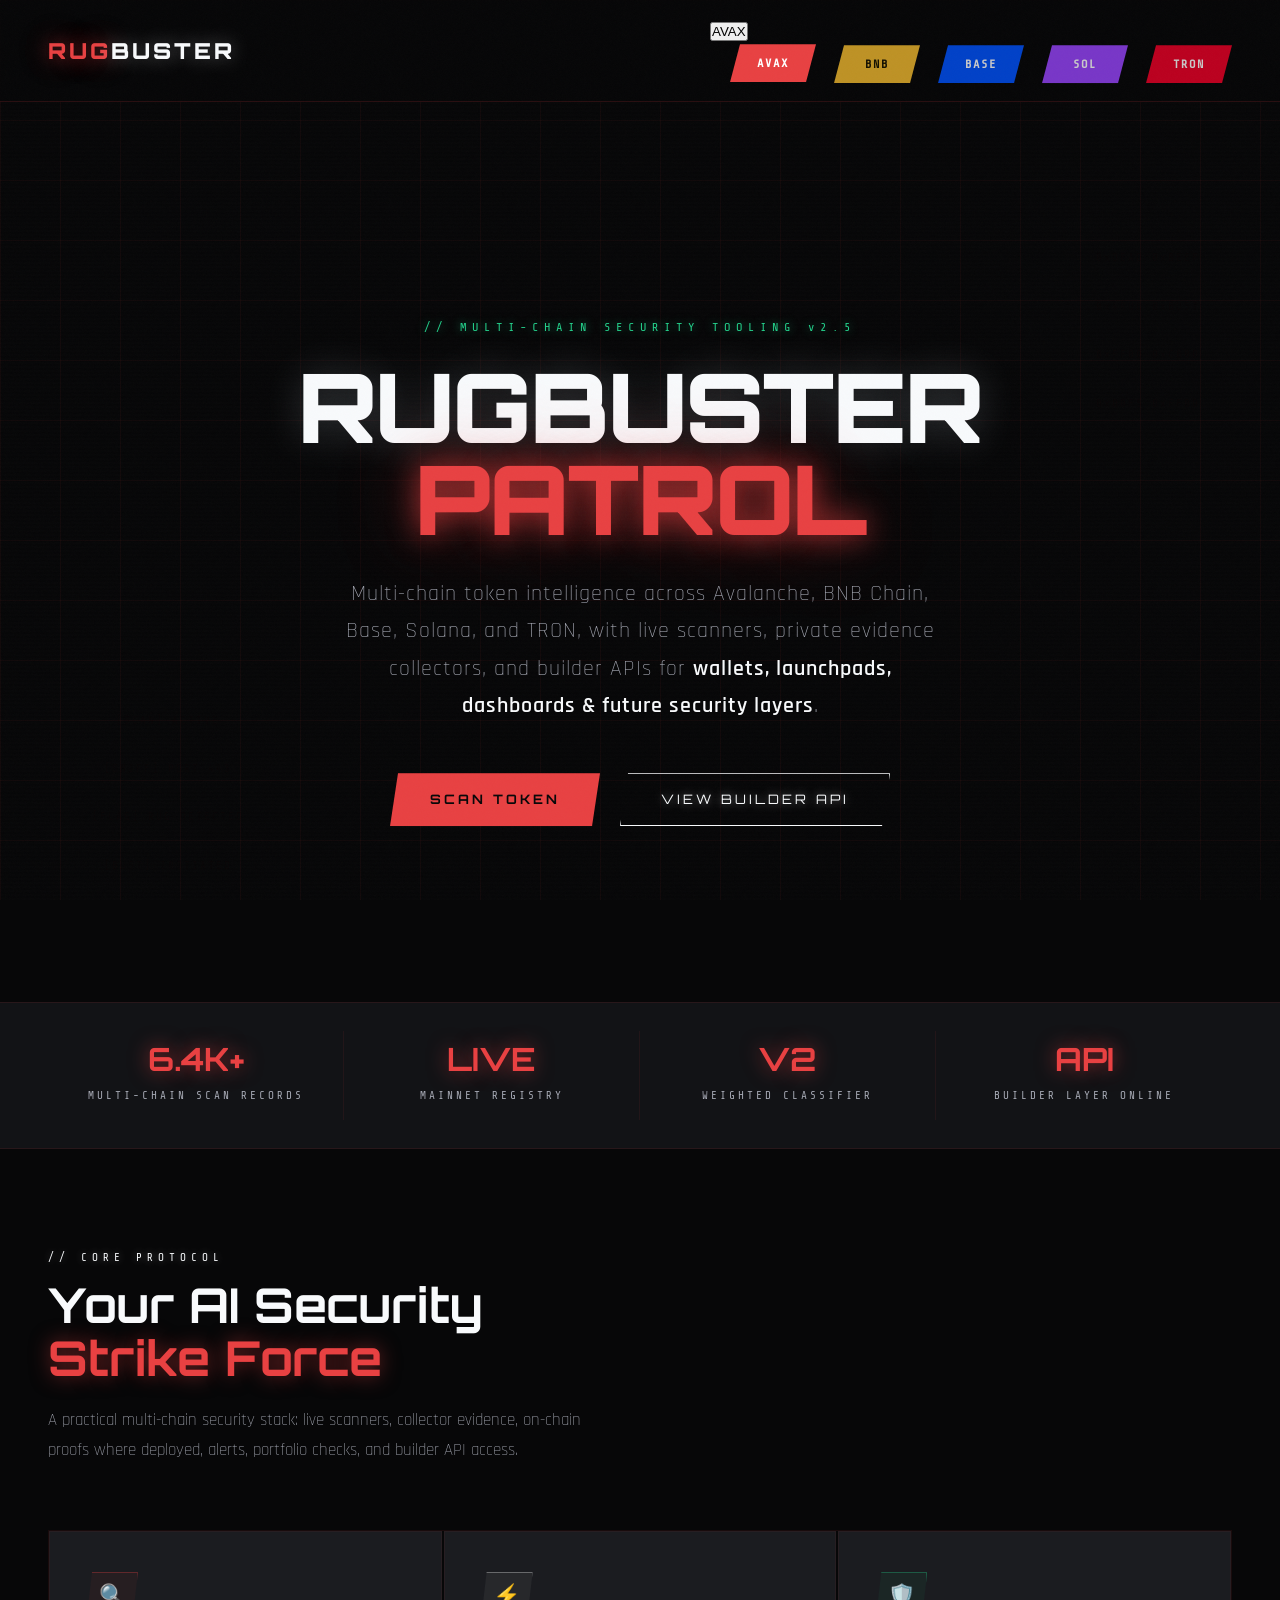
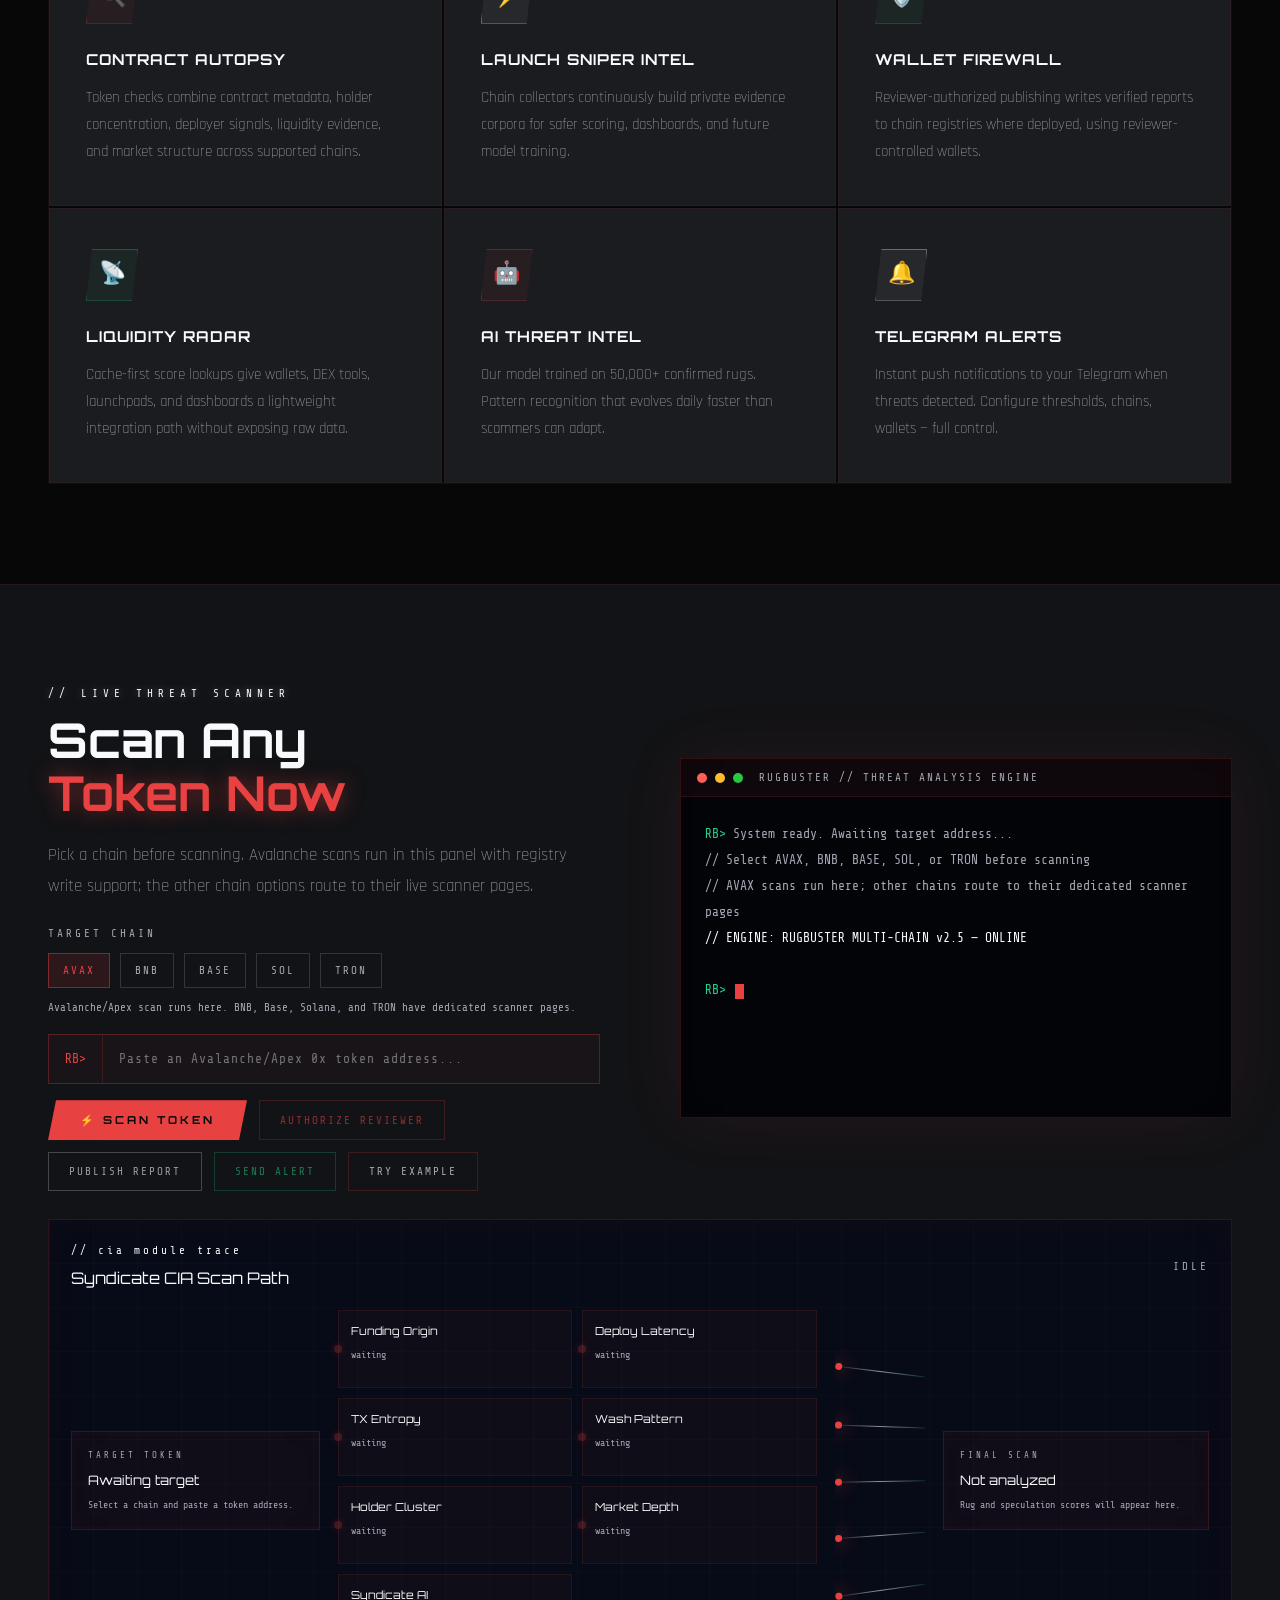
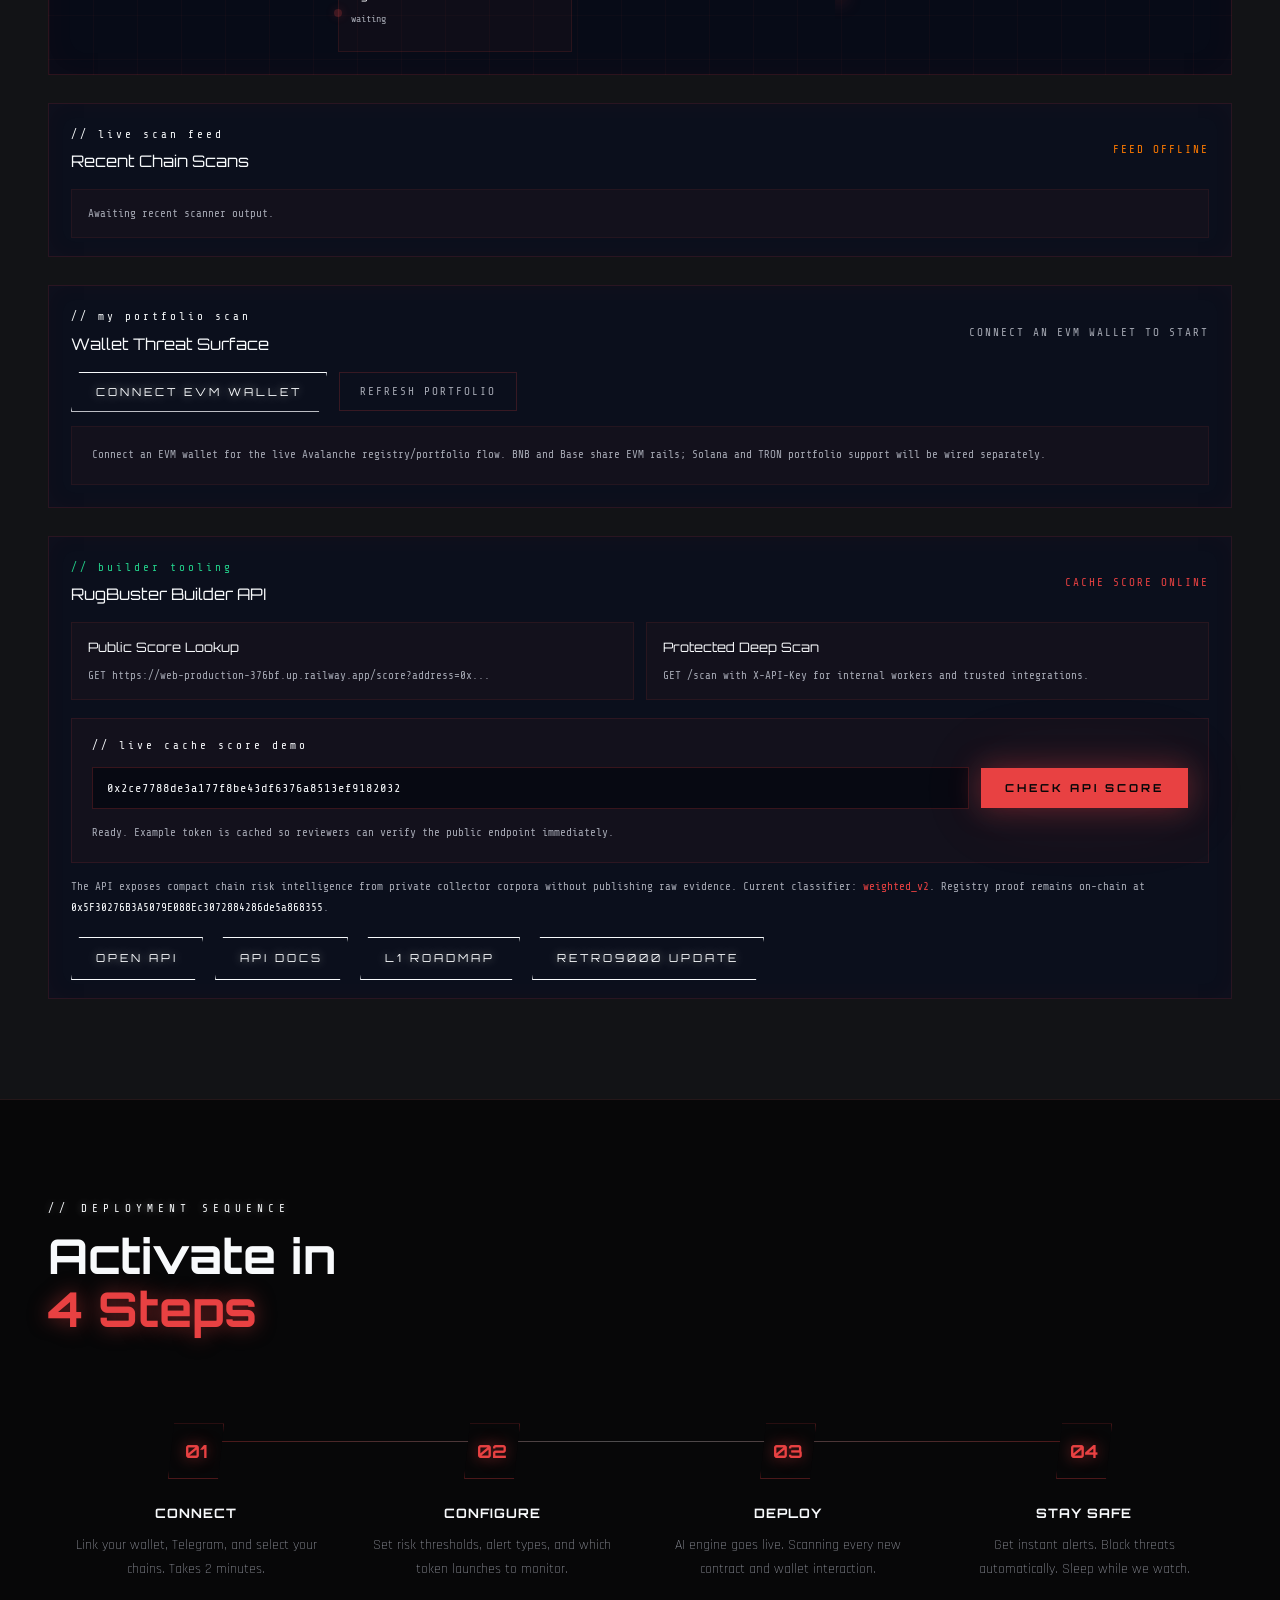
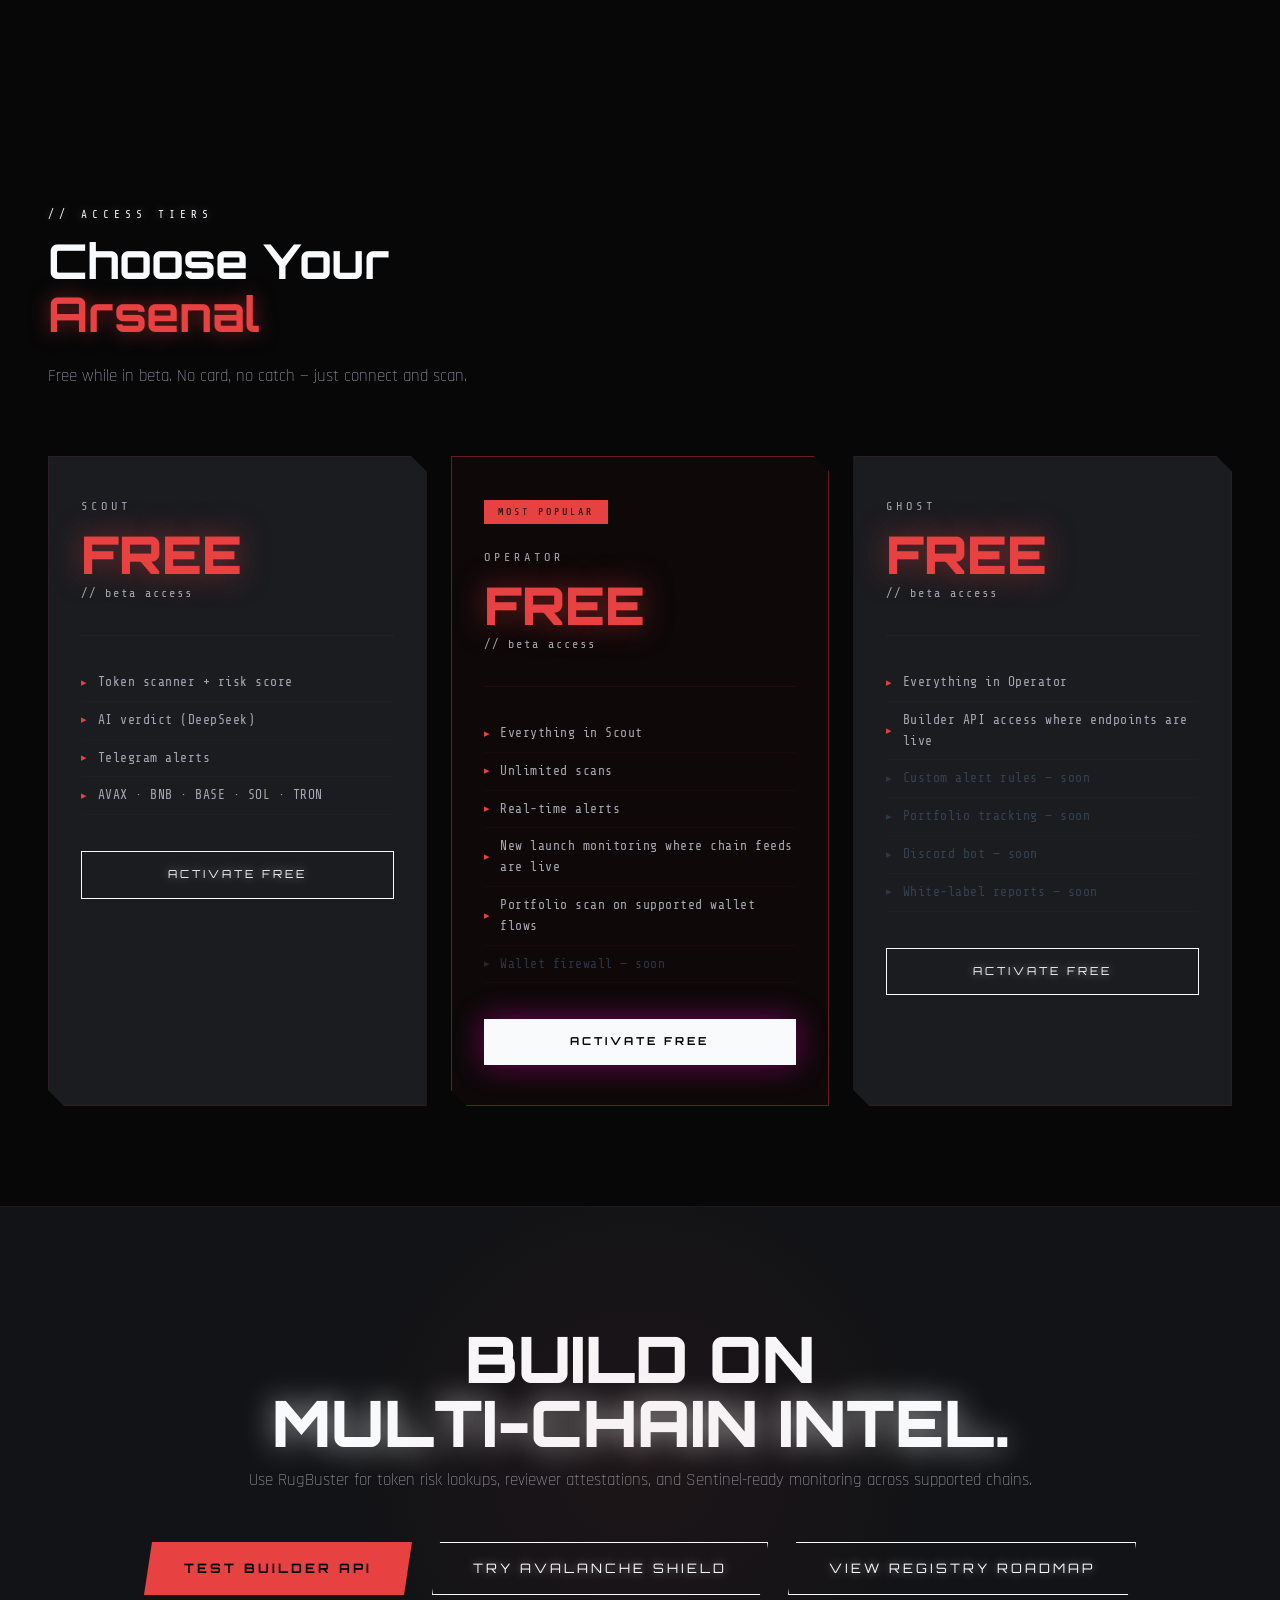
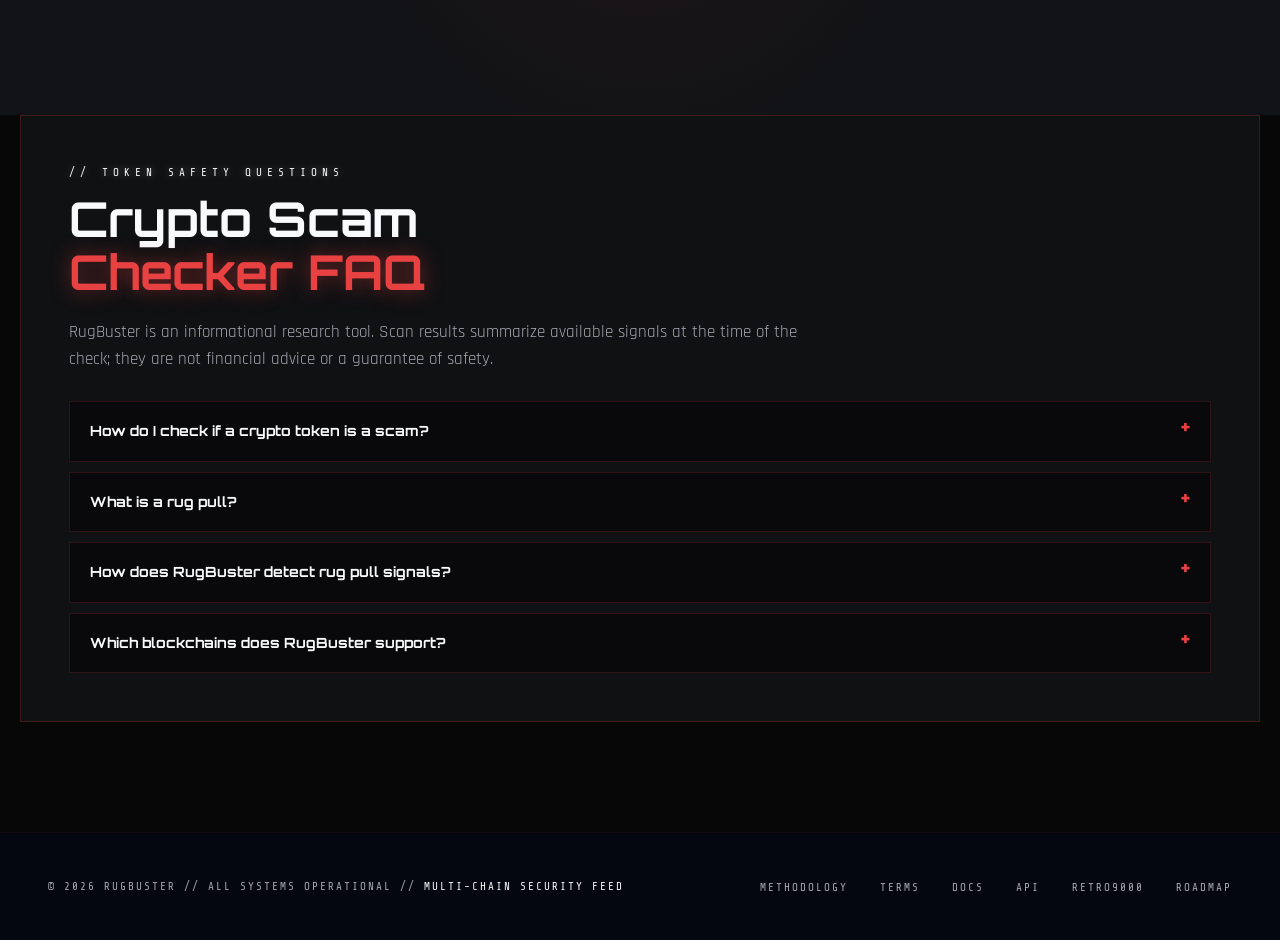
==== docs/index.html @ a92bf6a1 "fix: make mobile chain menu opaque" ====
﻿<!DOCTYPE html>
<html lang="en">
<head>
<meta charset="UTF-8">
<meta name="viewport" content="width=device-width, initial-scale=1.0">
<script async src="https://www.googletagmanager.com/gtag/js?id=G-NECVZ0GPTS"></script>
<script>
  window.dataLayer = window.dataLayer || [];
  function gtag(){dataLayer.push(arguments);}
  gtag('js', new Date());
  gtag('config', 'G-NECVZ0GPTS');
</script>
<meta name="google-site-verification" content="j2GC3gS52WJS5Vm4LmVzYU0UeRQDJx6Bx8O855gS-io">
<title>Crypto Rug Pull & Scam Checker - Multi-Chain Token Scanner | RugBuster</title>
<meta name="description" content="Check crypto tokens for rug pull and scam signals across Avalanche, BNB Chain, Base, Solana, and TRON with RugBuster's multi-chain security scanner.">
<meta property="og:type" content="website">
<meta property="og:site_name" content="RugBuster">
<meta property="og:url" content="https://rugbuster.io/">
<meta property="og:title" content="Crypto Rug Pull & Scam Checker | RugBuster">
<meta property="og:description" content="Check token risk signals across Avalanche, BNB Chain, Base, Solana, and TRON before you trade.">
<meta property="og:image" content="https://rugbuster.io/assets/rugbuster-og-v5.png">
<meta property="og:image:width" content="1200">
<meta property="og:image:height" content="630">
<meta name="twitter:card" content="summary_large_image">
<meta name="twitter:title" content="Crypto Rug Pull & Scam Checker | RugBuster">
<meta name="twitter:description" content="Check token risk signals across Avalanche, BNB Chain, Base, Solana, and TRON before you trade.">
<meta name="twitter:image" content="https://rugbuster.io/assets/rugbuster-og-v5.png">
<meta name="theme-color" content="#070708">
<link rel="icon" type="image/png" sizes="16x16" href="/assets/favicon-16.png">
<link rel="icon" type="image/png" sizes="32x32" href="/assets/favicon-32.png">
<link rel="apple-touch-icon" sizes="180x180" href="/assets/apple-touch-icon.png">
<script type="application/ld+json">
{
  "@context": "https://schema.org",
  "@type": "WebApplication",
  "name": "RugBuster",
  "url": "https://rugbuster.io/",
  "applicationCategory": "SecurityApplication",
  "operatingSystem": "Web",
  "description": "Multi-chain token risk scanner for Avalanche, BNB Chain, Base, Solana, and TRON.",
  "featureList": "Token risk checks, behavioral signal analysis, contract risk checks, live scan feeds"
}
</script>
<link href="https://fonts.googleapis.com/css2?family=Share+Tech+Mono&family=Orbitron:wght@400;700;900&family=Rajdhani:wght@300;400;600&display=swap" rel="stylesheet">
<script src="https://cdn.jsdelivr.net/npm/ethers@6.13.5/dist/ethers.umd.min.js"></script>
<style>
  *, *::before, *::after { margin: 0; padding: 0; box-sizing: border-box; }

  :root {
    --neon-cyan: #E84142;
    --neon-pink: #F8FAFC;
    --neon-green: #23D18B;
    --neon-orange: #FFB020;
    --dark-bg: #070708;
    --dark-panel: #121316;
    --dark-card: #1B1C20;
    --grid-line: rgba(232, 65, 66, 0.055);
    --text-primary: #F8FAFC;
    --text-muted: #A5A8B3;
  }

  html { scroll-behavior: smooth; }

  body {
    background: var(--dark-bg);
    color: var(--text-primary);
    font-family: 'Rajdhani', sans-serif;
    font-size: 17px;
    line-height: 1.6;
    overflow-x: hidden;
    cursor: crosshair;
  }

  /* GRID BACKGROUND */
  body::before {
    content: '';
    position: fixed;
    inset: 0;
    background-image:
      linear-gradient(var(--grid-line) 1px, transparent 1px),
      linear-gradient(90deg, var(--grid-line) 1px, transparent 1px);
    background-size: 60px 60px;
    pointer-events: none;
    z-index: 0;
  }

  /* SCANLINE OVERLAY */
  body::after {
    content: '';
    position: fixed;
    inset: 0;
    background: repeating-linear-gradient(
      0deg,
      transparent,
      transparent 2px,
      rgba(0,0,0,0.08) 2px,
      rgba(0,0,0,0.08) 4px
    );
    pointer-events: none;
    z-index: 1;
  }

  .z1 { position: relative; z-index: 2; }

  /* NAV */
  nav {
    position: fixed;
    top: 0;
    left: 0;
    right: 0;
    z-index: 100;
    display: flex;
    justify-content: space-between;
    align-items: center;
    gap: 20px;
    padding: 18px 48px;
    background: rgba(7, 7, 8, 0.9);
    backdrop-filter: blur(12px);
    border-bottom: 1px solid rgba(232, 65, 66, 0.15);
  }

  .logo {
    font-family: 'Orbitron', monospace;
    font-size: 22px;
    font-weight: 900;
    color: var(--neon-cyan);
    text-shadow: 0 0 20px rgba(232, 65, 66, 0.6), 0 0 60px rgba(232, 65, 66, 0.22);
    letter-spacing: 3px;
    text-decoration: none;
  }

  .logo span { color: var(--neon-pink); text-shadow: 0 0 20px rgba(255,255,255,0.35); }

  .rb-chain-switch {
    display: flex;
    align-items: center;
    gap: 18px;
    margin-left: 20px;
    margin-right: auto;
  }

  .rb-cs {
    width: 86px;
    height: 38px;
    display: inline-flex;
    align-items: center;
    justify-content: center;
    flex: 0 0 86px;
    font-family: 'Share Tech Mono', monospace;
    font-size: 12px;
    font-weight: 700;
    letter-spacing: 2px;
    line-height: 1;
    text-align: center;
    text-decoration: none;
    text-transform: uppercase;
    clip-path: polygon(10px 0, 100% 0, calc(100% - 10px) 100%, 0 100%);
    opacity: .78;
    transition: opacity .18s ease, transform .18s ease, box-shadow .18s ease;
  }

  .rb-cs:hover,
  .rb-cs.active {
    opacity: 1;
    transform: translateY(-1px);
  }

  .rb-cs-avax { background: #E84142; color: #fff; }
  .rb-cs-bnb { background: #F3BA2F; color: #1a1500; }
  .rb-cs-base { background: #0052ff; color: #fff; }
  .rb-cs-sol { background: #9945FF; color: #fff; box-shadow: 0 0 18px rgba(153,69,255,.55); }
  .rb-cs-tron { background: #ef0027; color: #fff; }

  nav ul {
    display: flex;
    gap: 24px;
    align-items: center;
    list-style: none;
  }

  nav a {
    font-family: 'Share Tech Mono', monospace;
    font-size: 13px;
    color: var(--text-muted);
    text-decoration: none;
    letter-spacing: 2px;
    text-transform: uppercase;
    transition: color 0.2s, text-shadow 0.2s;
  }

  nav a:hover {
    color: var(--neon-cyan);
    text-shadow: 0 0 10px rgba(232, 65, 66, 0.6);
  }

  .nav-cta {
    font-family: 'Share Tech Mono', monospace;
    font-size: 12px;
    color: var(--neon-pink) !important;
    border: 1px solid var(--neon-pink);
    padding: 8px 20px;
    letter-spacing: 2px;
    text-transform: uppercase;
    transition: all 0.2s !important;
    text-shadow: 0 0 8px rgba(255,255,255,0.4) !important;
  }

  .nav-cta:hover {
    background: var(--neon-pink);
    color: var(--dark-bg) !important;
    text-shadow: none !important;
    box-shadow: 0 0 30px rgba(255,255,255,0.5);
  }

  /* HERO */
  .hero {
    min-height: 100vh;
    display: flex;
    flex-direction: column;
    justify-content: center;
    align-items: center;
    text-align: center;
    padding: 120px 48px 80px;
    position: relative;
  }

  .hero-eyebrow {
    font-family: 'Share Tech Mono', monospace;
    font-size: 12px;
    letter-spacing: 6px;
    color: var(--neon-green);
    text-shadow: 0 0 10px rgba(35,209,139,0.6);
    margin-bottom: 24px;
    animation: pulse-glow 3s ease-in-out infinite;
  }

  @keyframes pulse-glow {
    0%, 100% { opacity: 1; }
    50% { opacity: 0.6; }
  }

  .hero-title {
    font-family: 'Orbitron', monospace;
    font-size: clamp(52px, 8vw, 96px);
    font-weight: 900;
    line-height: 0.95;
    margin-bottom: 8px;
    letter-spacing: -2px;
  }

  .hero-title .line1 {
    display: block;
    color: var(--text-primary);
    text-shadow: 0 0 40px rgba(232,244,255,0.2);
    animation: glitch 8s infinite;
  }

  .hero-title .line2 {
    display: block;
    color: var(--neon-cyan);
    text-shadow: 0 0 30px rgba(232, 65, 66, 0.8), 0 0 80px rgba(232, 65, 66, 0.4);
  }

  @keyframes glitch {
    0%, 90%, 100% { transform: translate(0); clip-path: none; }
    91% { transform: translate(-3px, 1px); }
    92% { transform: translate(3px, -1px); clip-path: inset(20% 0 30% 0); }
    93% { transform: translate(0); clip-path: none; }
    94% { transform: translate(2px, 2px); }
    95% { transform: translate(0); }
  }

  .hero-sub {
    font-family: 'Rajdhani', sans-serif;
    font-size: clamp(16px, 2.5vw, 22px);
    font-weight: 300;
    color: var(--text-muted);
    max-width: 600px;
    margin: 24px auto 48px;
    letter-spacing: 1px;
    line-height: 1.7;
  }

  .hero-sub strong {
    color: var(--neon-pink);
    font-weight: 600;
  }

  .hero-buttons {
    display: flex;
    gap: 20px;
    justify-content: center;
    flex-wrap: wrap;
  }

  .btn-primary {
    font-family: 'Orbitron', monospace;
    font-size: 13px;
    font-weight: 700;
    letter-spacing: 3px;
    text-transform: uppercase;
    padding: 16px 40px;
    background: var(--neon-cyan);
    color: var(--dark-bg);
    border: none;
    cursor: pointer;
    clip-path: polygon(8px 0%, 100% 0%, calc(100% - 8px) 100%, 0% 100%);
    transition: all 0.2s;
    text-decoration: none;
    display: inline-block;
    box-shadow: 0 0 30px rgba(232, 65, 66, 0.4), 0 0 80px rgba(232, 65, 66, 0.1);
  }

  .btn-primary:hover {
    background: #fff;
    box-shadow: 0 0 50px rgba(232, 65, 66, 0.8), 0 0 120px rgba(232, 65, 66, 0.3);
    transform: translateY(-2px);
  }

  .btn-secondary {
    font-family: 'Orbitron', monospace;
    font-size: 13px;
    font-weight: 400;
    letter-spacing: 3px;
    text-transform: uppercase;
    padding: 15px 40px;
    background: transparent;
    color: var(--neon-pink);
    border: 1px solid var(--neon-pink);
    cursor: pointer;
    clip-path: polygon(8px 0%, 100% 0%, calc(100% - 8px) 100%, 0% 100%);
    transition: all 0.2s;
    text-decoration: none;
    display: inline-block;
    text-shadow: 0 0 10px rgba(255,255,255,0.5);
  }

  .btn-secondary:hover {
    background: rgba(255,255,255,0.1);
    box-shadow: 0 0 30px rgba(255,255,255,0.4);
    transform: translateY(-2px);
  }

  /* STATS BAR */
  .stats-bar {
    background: var(--dark-panel);
    border-top: 1px solid rgba(232, 65, 66, 0.1);
    border-bottom: 1px solid rgba(232, 65, 66, 0.1);
    padding: 28px 48px;
    display: grid;
    grid-template-columns: repeat(4, 1fr);
    gap: 0;
  }

  .stat-item {
    text-align: center;
    padding: 12px 24px;
    border-right: 1px solid rgba(232, 65, 66, 0.08);
  }

  .stat-item:last-child { border-right: none; }

  .stat-number {
    font-family: 'Orbitron', monospace;
    font-size: 32px;
    font-weight: 700;
    color: var(--neon-cyan);
    text-shadow: 0 0 20px rgba(232, 65, 66, 0.6);
    display: block;
    line-height: 1;
    margin-bottom: 6px;
  }

  .stat-label {
    font-family: 'Share Tech Mono', monospace;
    font-size: 11px;
    letter-spacing: 3px;
    color: var(--text-muted);
    text-transform: uppercase;
  }

  /* SECTION */
  section {
    padding: 100px 48px;
    max-width: 1280px;
    margin: 0 auto;
  }

  .section-label {
    font-family: 'Share Tech Mono', monospace;
    font-size: 11px;
    letter-spacing: 5px;
    color: var(--neon-pink);
    text-transform: uppercase;
    margin-bottom: 12px;
    text-shadow: 0 0 8px rgba(255,255,255,0.4);
  }

  .section-title {
    font-family: 'Orbitron', monospace;
    font-size: clamp(28px, 4vw, 48px);
    font-weight: 700;
    line-height: 1.1;
    margin-bottom: 20px;
    color: var(--text-primary);
  }

  .section-title span { color: var(--neon-cyan); text-shadow: 0 0 20px rgba(232,65,66,0.5); }

  .section-desc {
    font-size: 17px;
    color: var(--text-muted);
    max-width: 560px;
    line-height: 1.8;
    font-weight: 300;
  }

  /* FEATURES */
  .features-grid {
    display: grid;
    grid-template-columns: repeat(3, 1fr);
    gap: 2px;
    margin-top: 64px;
    border: 1px solid rgba(232, 65, 66, 0.08);
  }

  .feature-card {
    background: var(--dark-card);
    padding: 40px 36px;
    border: 1px solid rgba(232, 65, 66, 0.06);
    transition: all 0.3s;
    position: relative;
    overflow: hidden;
  }

  .feature-card::before {
    content: '';
    position: absolute;
    top: 0; left: 0; right: 0;
    height: 2px;
    background: linear-gradient(90deg, transparent, var(--neon-cyan), transparent);
    opacity: 0;
    transition: opacity 0.3s;
  }

  .feature-card:hover::before { opacity: 1; }

  .feature-card:hover {
    background: rgba(232, 65, 66, 0.03);
    border-color: rgba(232, 65, 66, 0.2);
    transform: translateY(-4px);
  }

  .feature-icon {
    width: 52px;
    height: 52px;
    border: 1px solid rgba(232, 65, 66, 0.3);
    display: flex;
    align-items: center;
    justify-content: center;
    margin-bottom: 24px;
    font-size: 22px;
    clip-path: polygon(6px 0%, 100% 0%, calc(100% - 6px) 100%, 0% 100%);
    background: rgba(232, 65, 66, 0.05);
  }

  .feature-card.pink .feature-icon {
    border-color: rgba(255, 255, 255, 0.3);
    background: rgba(255, 255, 255, 0.05);
  }

  .feature-card.green .feature-icon {
    border-color: rgba(35, 209, 139, 0.3);
    background: rgba(35, 209, 139, 0.05);
  }

  .feature-title {
    font-family: 'Orbitron', monospace;
    font-size: 15px;
    font-weight: 700;
    color: var(--text-primary);
    letter-spacing: 1px;
    margin-bottom: 12px;
    text-transform: uppercase;
  }

  .feature-desc {
    font-size: 15px;
    color: var(--text-muted);
    line-height: 1.8;
    font-weight: 300;
  }

  /* TERMINAL */
  .terminal-section {
    background: var(--dark-panel);
    border-top: 1px solid rgba(232, 65, 66, 0.08);
    border-bottom: 1px solid rgba(232, 65, 66, 0.08);
    padding: 100px 48px;
  }

  .terminal-wrap {
    max-width: 1280px;
    margin: 0 auto;
    display: grid;
    grid-template-columns: 1fr 1fr;
    gap: 80px;
    align-items: center;
  }

  .monitor-panel {
    max-width: 1280px;
    margin: 28px auto 0;
    border: 1px solid rgba(232,65,66,0.14);
    background: rgba(10,15,30,0.82);
    padding: 22px 22px 18px;
    box-shadow: inset 0 0 24px rgba(232,65,66,0.03);
  }

  .monitor-grid {
    display: grid;
    grid-template-columns: repeat(2, minmax(0, 1fr));
    gap: 12px;
  }

  .monitor-card {
    border: 1px solid rgba(232,65,66,0.1);
    padding: 14px 16px;
    background: rgba(232,65,66,0.03);
  }

  .cia-flow-panel {
    max-width: 1280px;
    margin: 28px auto 0;
    border: 1px solid rgba(232,65,66,0.16);
    background:
      linear-gradient(90deg, rgba(232,65,66,0.035) 1px, transparent 1px),
      linear-gradient(0deg, rgba(232,65,66,0.028) 1px, transparent 1px),
      rgba(7,12,24,0.9);
    background-size: 44px 44px;
    padding: 22px;
    box-shadow: inset 0 0 34px rgba(232,65,66,0.035);
    overflow: hidden;
  }

  .cia-flow-head {
    display: flex;
    justify-content: space-between;
    gap: 16px;
    align-items: center;
    margin-bottom: 18px;
  }

  .cia-flow-kicker {
    font-family: 'Share Tech Mono', monospace;
    font-size: 11px;
    color: var(--neon-pink);
    letter-spacing: 3px;
  }

  .cia-flow-title {
    font-family: 'Orbitron', monospace;
    font-size: 16px;
    color: var(--text-primary);
    margin-top: 6px;
  }

  .cia-flow-state {
    font-family: 'Share Tech Mono', monospace;
    font-size: 11px;
    color: var(--text-muted);
    letter-spacing: 3px;
    text-align: right;
  }

  .cia-flow-state.scanning { color: var(--neon-pink); }
  .cia-flow-state.complete { color: var(--neon-green); }
  .cia-flow-state.warn { color: var(--neon-orange); }
  .cia-flow-state.danger { color: #ff3d3d; }

  .cia-flow-grid {
    display: grid;
    grid-template-columns: minmax(180px, 0.7fr) minmax(300px, 1.35fr) minmax(90px, 0.25fr) minmax(190px, 0.75fr);
    gap: 18px;
    align-items: center;
  }

  .cia-node {
    border: 1px solid rgba(232,65,66,0.18);
    background: rgba(232,65,66,0.04);
    padding: 16px;
    min-height: 92px;
    position: relative;
    box-shadow: inset 0 0 24px rgba(232,65,66,0.025);
  }

  .cia-node-label {
    font-family: 'Share Tech Mono', monospace;
    font-size: 9px;
    color: var(--text-muted);
    letter-spacing: 3px;
    text-transform: uppercase;
    margin-bottom: 8px;
  }

  .cia-node-main {
    font-family: 'Orbitron', monospace;
    font-size: 13px;
    color: var(--text-primary);
    line-height: 1.45;
    overflow: hidden;
    text-overflow: ellipsis;
  }

  .cia-node-sub {
    font-family: 'Share Tech Mono', monospace;
    font-size: 10px;
    color: var(--text-muted);
    line-height: 1.55;
    margin-top: 8px;
    word-break: break-all;
  }

  .cia-module-stack {
    display: grid;
    grid-template-columns: repeat(2, minmax(0, 1fr));
    gap: 10px;
    position: relative;
  }

  .cia-module-node {
    border: 1px solid rgba(232,65,66,0.12);
    background: rgba(232,65,66,0.03);
    min-height: 78px;
    padding: 12px 12px 10px;
    position: relative;
    transition: border-color 0.22s ease, box-shadow 0.22s ease, background 0.22s ease;
  }

  .cia-module-node::before {
    content: "";
    position: absolute;
    left: -5px;
    top: 50%;
    width: 8px;
    height: 8px;
    transform: translateY(-50%);
    background: rgba(232,65,66,0.25);
    border-radius: 50%;
    box-shadow: 0 0 10px rgba(232,65,66,0.2);
  }

  .cia-module-node.active {
    border-color: rgba(255,255,255,0.72);
    background: rgba(255,255,255,0.055);
    box-shadow: 0 0 22px rgba(255,255,255,0.14);
  }

  .cia-module-node.active::before {
    background: var(--neon-pink);
    box-shadow: 0 0 18px rgba(255,255,255,0.85);
    animation: pulse-glow 0.9s ease-in-out infinite;
  }

  .cia-module-node.complete {
    border-color: rgba(35,209,139,0.52);
    background: rgba(35,209,139,0.045);
    box-shadow: 0 0 20px rgba(35,209,139,0.08);
  }

  .cia-module-node.complete::before {
    background: var(--neon-green);
    box-shadow: 0 0 16px rgba(35,209,139,0.8);
  }

  .cia-module-node.warn {
    border-color: rgba(255,107,0,0.62);
    background: rgba(255,107,0,0.045);
  }

  .cia-module-name {
    font-family: 'Orbitron', monospace;
    font-size: 11px;
    color: var(--text-primary);
    margin-bottom: 8px;
    white-space: nowrap;
    overflow: hidden;
    text-overflow: ellipsis;
  }

  .cia-module-detail {
    font-family: 'Share Tech Mono', monospace;
    font-size: 10px;
    color: var(--text-muted);
    line-height: 1.45;
    min-height: 28px;
  }

  .cia-link-stage {
    position: relative;
    height: 100%;
    min-height: 252px;
    overflow: hidden;
  }

  .cia-link {
    position: absolute;
    height: 1px;
    left: 0;
    right: 0;
    top: 50%;
    background: linear-gradient(90deg, rgba(232,65,66,0.05), rgba(255,255,255,0.55), rgba(35,209,139,0.18));
  }

  .cia-link::after {
    content: "";
    position: absolute;
    top: -3px;
    left: 0;
    width: 7px;
    height: 7px;
    border-radius: 50%;
    background: var(--neon-cyan);
    box-shadow: 0 0 18px rgba(232,65,66,0.9);
    animation: ciaTrace 2.3s linear infinite;
  }

  .cia-link:nth-child(1) { top: 18%; transform: rotate(7deg); }
  .cia-link:nth-child(2) { top: 34%; transform: rotate(2deg); }
  .cia-link:nth-child(3) { top: 50%; transform: rotate(-1deg); }
  .cia-link:nth-child(4) { top: 66%; transform: rotate(-4deg); }
  .cia-link:nth-child(5) { top: 82%; transform: rotate(-8deg); }

  .cia-final-node.complete {
    border-color: rgba(35,209,139,0.62);
    box-shadow: 0 0 28px rgba(35,209,139,0.14), inset 0 0 30px rgba(35,209,139,0.035);
  }

  .cia-final-node.warn {
    border-color: rgba(255,107,0,0.7);
    box-shadow: 0 0 28px rgba(255,107,0,0.12), inset 0 0 30px rgba(255,107,0,0.035);
  }

  .cia-final-node.danger {
    border-color: rgba(255,61,61,0.8);
    box-shadow: 0 0 34px rgba(255,61,61,0.18), inset 0 0 30px rgba(255,61,61,0.04);
  }

  @keyframes ciaTrace {
    from { transform: translateX(0); opacity: 0; }
    10% { opacity: 1; }
    90% { opacity: 1; }
    to { transform: translateX(96px); opacity: 0; }
  }

  .portfolio-panel {
    max-width: 1280px;
    margin: 28px auto 0;
    border: 1px solid rgba(232,65,66,0.14);
    background: rgba(10,15,30,0.82);
    padding: 22px;
    box-shadow: inset 0 0 24px rgba(232,65,66,0.03);
  }

  .portfolio-panel.alert {
    border-color: rgba(255,61,61,0.5);
    box-shadow: inset 0 0 24px rgba(255,61,61,0.05), 0 0 28px rgba(255,61,61,0.08);
  }

  .portfolio-row {
    display: grid;
    grid-template-columns: minmax(220px, 1.2fr) minmax(120px, 0.7fr) minmax(120px, 0.7fr) minmax(150px, 0.8fr) minmax(150px, 0.8fr);
    gap: 12px;
    align-items: center;
    padding: 14px 16px;
    border: 1px solid rgba(232,65,66,0.08);
    background: rgba(232,65,66,0.03);
  }

  .portfolio-row + .portfolio-row {
    margin-top: 10px;
  }

  .portfolio-row.risk {
    border-color: rgba(255,61,61,0.35);
    background: rgba(255,61,61,0.06);
  }

  .portfolio-row.warn {
    border-color: rgba(255,153,0,0.28);
    background: rgba(255,153,0,0.05);
  }

  .terminal {
    background: #020408;
    border: 1px solid rgba(232, 65, 66, 0.2);
    padding: 0;
    font-family: 'Share Tech Mono', monospace;
    font-size: 13px;
    box-shadow: 0 0 60px rgba(232, 65, 66, 0.08), inset 0 0 30px rgba(232, 65, 66, 0.02);
  }

  .terminal-bar {
    background: rgba(232, 65, 66, 0.05);
    border-bottom: 1px solid rgba(232, 65, 66, 0.15);
    padding: 10px 16px;
    display: flex;
    align-items: center;
    gap: 8px;
  }

  .t-dot {
    width: 10px; height: 10px;
    border-radius: 50%;
  }

  .t-dot.r { background: #ff5f57; }
  .t-dot.y { background: #febc2e; }
  .t-dot.g { background: #28c840; }

  .terminal-title {
    font-size: 11px;
    color: var(--text-muted);
    letter-spacing: 2px;
    margin-left: 8px;
  }

  .terminal-body {
    padding: 24px;
    line-height: 2;
  }

  .t-prompt { color: var(--neon-green); }
  .t-cmd { color: var(--text-primary); }
  .t-out { color: var(--text-muted); }
  .t-warn { color: var(--neon-orange); }
  .t-danger { color: #ff3d3d; }
  .t-success { color: var(--neon-green); }
  .t-cyan { color: var(--neon-cyan); }
  .t-pink { color: var(--neon-pink); }

  .cursor {
    display: inline-block;
    width: 9px;
    height: 15px;
    background: var(--neon-cyan);
    animation: blink 1s step-end infinite;
    vertical-align: middle;
    margin-left: 2px;
  }

  @keyframes blink { 0%, 100% { opacity: 1; } 50% { opacity: 0; } }

  /* PRICING */
  .pricing-grid {
    display: grid;
    grid-template-columns: repeat(3, 1fr);
    gap: 24px;
    margin-top: 64px;
  }

  .pricing-card {
    background: var(--dark-card);
    border: 1px solid rgba(232, 65, 66, 0.08);
    padding: 40px 32px;
    position: relative;
    transition: all 0.3s;
    clip-path: polygon(0 0, calc(100% - 16px) 0, 100% 16px, 100% 100%, 16px 100%, 0 calc(100% - 16px));
  }

  .pricing-card.featured {
    border-color: rgba(232, 65, 66, 0.4);
    background: rgba(232, 65, 66, 0.03);
    box-shadow: 0 0 60px rgba(232, 65, 66, 0.08);
  }

  .pricing-card:hover {
    transform: translateY(-6px);
    border-color: rgba(232, 65, 66, 0.3);
  }

  .featured-badge {
    font-family: 'Share Tech Mono', monospace;
    font-size: 10px;
    letter-spacing: 3px;
    color: var(--dark-bg);
    background: var(--neon-cyan);
    padding: 4px 14px;
    text-transform: uppercase;
    display: inline-block;
    margin-bottom: 24px;
  }

  .price-tier {
    font-family: 'Share Tech Mono', monospace;
    font-size: 12px;
    letter-spacing: 4px;
    color: var(--text-muted);
    text-transform: uppercase;
    margin-bottom: 12px;
  }

  .price-amount {
    font-family: 'Orbitron', monospace;
    font-size: 52px;
    font-weight: 900;
    color: var(--neon-cyan);
    text-shadow: 0 0 30px rgba(232,65,66,0.5);
    line-height: 1;
    margin-bottom: 4px;
  }

  .price-amount sup {
    font-size: 24px;
    vertical-align: top;
    margin-top: 10px;
    display: inline-block;
  }

  .price-period {
    font-family: 'Share Tech Mono', monospace;
    font-size: 12px;
    color: var(--text-muted);
    letter-spacing: 2px;
    margin-bottom: 32px;
  }

  .price-divider {
    border: none;
    border-top: 1px solid rgba(232,65,66,0.08);
    margin-bottom: 28px;
  }

  .price-features {
    list-style: none;
    margin-bottom: 36px;
  }

  .price-features li {
    font-family: 'Share Tech Mono', monospace;
    font-size: 13px;
    color: var(--text-muted);
    padding: 8px 0;
    display: flex;
    align-items: center;
    gap: 10px;
    letter-spacing: 0.5px;
    border-bottom: 1px solid rgba(232,65,66,0.04);
  }

  .price-features li::before {
    content: '▸';
    color: var(--neon-cyan);
    font-size: 11px;
    flex-shrink: 0;
  }

  .price-features li.off { color: rgba(90, 122, 154, 0.4); }
  .price-features li.off::before { color: rgba(90,122,154,0.3); }

  /* HOW IT WORKS */
  .how-grid {
    display: grid;
    grid-template-columns: repeat(4, 1fr);
    gap: 0;
    margin-top: 64px;
    position: relative;
  }

  .how-grid::before {
    content: '';
    position: absolute;
    top: 42px;
    left: calc(12.5% + 20px);
    right: calc(12.5% + 20px);
    height: 1px;
    background: linear-gradient(90deg, var(--neon-cyan), var(--neon-pink), var(--neon-cyan));
    opacity: 0.3;
  }

  .how-step {
    padding: 24px;
    text-align: center;
  }

  .how-num {
    width: 56px;
    height: 56px;
    border: 1px solid rgba(232, 65, 66, 0.3);
    display: flex;
    align-items: center;
    justify-content: center;
    margin: 0 auto 24px;
    font-family: 'Orbitron', monospace;
    font-size: 18px;
    font-weight: 700;
    color: var(--neon-cyan);
    text-shadow: 0 0 15px rgba(232,65,66,0.6);
    background: var(--dark-bg);
    clip-path: polygon(6px 0%, 100% 0%, calc(100% - 6px) 100%, 0% 100%);
    position: relative;
    z-index: 1;
  }

  .how-label {
    font-family: 'Orbitron', monospace;
    font-size: 13px;
    font-weight: 700;
    color: var(--text-primary);
    text-transform: uppercase;
    letter-spacing: 1px;
    margin-bottom: 10px;
  }

  .how-desc {
    font-size: 14px;
    color: var(--text-muted);
    line-height: 1.7;
    font-weight: 300;
  }

  /* CTA FOOTER */
  .cta-section {
    background: var(--dark-panel);
    border-top: 1px solid rgba(232, 65, 66, 0.1);
    text-align: center;
    padding: 120px 48px;
    position: relative;
    overflow: hidden;
  }

  .cta-section::before {
    content: '';
    position: absolute;
    top: 50%; left: 50%;
    transform: translate(-50%, -50%);
    width: 600px;
    height: 600px;
    background: radial-gradient(circle, rgba(232,65,66,0.05) 0%, transparent 70%);
    pointer-events: none;
  }

  .cta-title {
    font-family: 'Orbitron', monospace;
    font-size: clamp(32px, 5vw, 64px);
    font-weight: 900;
    color: var(--text-primary);
    margin-bottom: 12px;
    line-height: 1;
  }

  .cta-title span { color: var(--neon-pink); text-shadow: 0 0 30px rgba(255,255,255,0.6); }

  .cta-sub {
    font-size: 17px;
    color: var(--text-muted);
    margin-bottom: 48px;
    font-weight: 300;
  }

  .faq-section {
    max-width: 1240px;
    margin: 0 auto 110px;
    padding: 48px clamp(22px, 4vw, 48px);
    border: 1px solid rgba(232,65,66,0.22);
    background: rgba(18,19,22,0.9);
  }

  .faq-intro { max-width: 760px; margin: 10px 0 28px; color: var(--text-muted); }
  .faq-list { display: grid; gap: 10px; }
  .faq-item { border: 1px solid rgba(232,65,66,0.18); background: rgba(7,7,8,0.7); }
  .faq-item summary { padding: 18px 20px; cursor: pointer; color: var(--text-primary); font-family: 'Orbitron', sans-serif; font-size: 14px; font-weight: 700; list-style: none; }
  .faq-item summary::-webkit-details-marker { display: none; }
  .faq-item summary::after { content: '+'; float: right; color: var(--neon-cyan); font-size: 20px; line-height: 12px; }
  .faq-item[open] summary::after { content: '-'; }
  .faq-item p { max-width: 920px; padding: 0 20px 19px; color: var(--text-muted); line-height: 1.65; }

  /* FOOTER */
  footer {
    padding: 40px 48px;
    display: flex;
    justify-content: space-between;
    align-items: center;
    border-top: 1px solid rgba(232, 65, 66, 0.06);
    background: rgba(5, 8, 17, 0.9);
  }

  .footer-copy {
    font-family: 'Share Tech Mono', monospace;
    font-size: 11px;
    color: var(--text-muted);
    letter-spacing: 2px;
  }

  .footer-links {
    display: flex;
    gap: 32px;
    list-style: none;
  }

  .footer-links a {
    font-family: 'Share Tech Mono', monospace;
    font-size: 11px;
    color: var(--text-muted);
    text-decoration: none;
    letter-spacing: 2px;
    text-transform: uppercase;
    transition: color 0.2s;
  }

  .footer-links a:hover { color: var(--neon-cyan); }

  /* FLOATING DECO */
  .hex-bg {
    position: absolute;
    font-family: 'Share Tech Mono', monospace;
    font-size: 11px;
    color: rgba(232, 65, 66, 0.04);
    pointer-events: none;
    letter-spacing: 2px;
    line-height: 2.2;
    white-space: pre;
    user-select: none;
  }

  /* ANIMATE IN */
  @keyframes fadeUp {
    from { opacity: 0; transform: translateY(30px); }
    to { opacity: 1; transform: translateY(0); }
  }

  .hero-eyebrow { animation: fadeUp 0.6s 0.1s both; }
  .hero-title { animation: fadeUp 0.7s 0.3s both; }
  .hero-sub { animation: fadeUp 0.7s 0.5s both; }
  .hero-buttons { animation: fadeUp 0.7s 0.7s both; }

  /* NOISE overlay */
  .noise {
    position: fixed;
    inset: 0;
    opacity: 0.025;
    pointer-events: none;
    z-index: 3;
    background-image: url("data:image/svg+xml,%3Csvg viewBox='0 0 256 256' xmlns='http://www.w3.org/2000/svg'%3E%3Cfilter id='noise'%3E%3CfeTurbulence type='fractalNoise' baseFrequency='0.9' numOctaves='4' stitchTiles='stitch'/%3E%3C/filter%3E%3Crect width='100%25' height='100%25' filter='url(%23noise)'/%3E%3C/svg%3E");
    background-size: 128px;
  }

  @media (max-width: 1360px) {
    nav ul { display: none; }
  }

  @media (max-width: 900px) {
    nav { padding: 16px 24px; }
    .rb-chain-switch { gap: 10px; margin-left: 8px; }
    .rb-cs { width: 74px; flex-basis: 74px; font-size: 11px; }
    .features-grid { grid-template-columns: 1fr; }
    .pricing-grid { grid-template-columns: 1fr; }
    .how-grid { grid-template-columns: 1fr 1fr; }
    .terminal-wrap { grid-template-columns: 1fr; gap: 40px; }
    .cia-flow-head { align-items: flex-start; flex-direction: column; }
    .cia-flow-state { text-align: left; }
    .cia-flow-grid { grid-template-columns: 1fr; }
    .cia-module-stack { grid-template-columns: 1fr; }
    .cia-link-stage { min-height: 34px; }
    .cia-link { display: none; }
    .monitor-grid { grid-template-columns: 1fr; }
    .portfolio-row { grid-template-columns: 1fr; }
    .stats-bar { grid-template-columns: repeat(2, 1fr); }
    section { padding: 60px 24px; }
    .terminal-section { padding: 60px 24px; }
    footer { flex-direction: column; gap: 20px; text-align: center; }
    .how-grid::before { display: none; }
  }

  @media (prefers-reduced-motion: reduce) {
    .cia-link::after,
    .cia-module-node.active::before {
      animation: none;
    }
  }
</style>

<link rel="stylesheet" href="/assets/responsive-nav.css?v=20260903-5">
<script defer src="/assets/responsive-nav.js?v=20260903"></script>
</head>
<body>

<div class="noise"></div>

<!-- NAV -->
<nav class="z1">
  <a href="#" class="logo">RUG<span>BUSTER</span></a>
  <div class="rb-chain-menu">
    <button class="rb-chain-trigger" type="button" aria-expanded="false" aria-label="Choose network">AVAX</button>
    <div class="rb-chain-switch" aria-label="RugBuster chain sites">
    <a class="rb-cs rb-cs-avax active" href="https://rugbuster.io/">AVAX</a>
    <a class="rb-cs rb-cs-bnb" href="https://rugbuster.io/bnb/">BNB</a>
    <a class="rb-cs rb-cs-base" href="https://rugbuster.io/base/">BASE</a>
    <a class="rb-cs rb-cs-sol" href="https://rugbuster.io/solana/">SOL</a>
    <a class="rb-cs rb-cs-tron" href="https://rugbuster.io/tron/">TRON</a>
    </div>
  </div>
  <ul>
    <li><a href="#features">Protocol</a></li>
    <li><a href="#scanner">Scanner</a></li>
    <li><a href="#api">API</a></li>
    <li><a href="#how">How</a></li>
    <li><a href="#pricing">Access</a></li>
    <li><a href="#scanner" class="nav-cta">Scan Now</a></li>
    <li>
      <button id="walletBtn" onclick="connectWallet()" style="
        font-family:'Share Tech Mono',monospace;
        font-size:12px;
        letter-spacing:2px;
        padding:8px 20px;
        background:transparent;
        border:1px solid var(--neon-green);
        color:var(--neon-green);
        cursor:crosshair;
        text-transform:uppercase;
        transition:all 0.2s;
        text-shadow:0 0 8px rgba(35,209,139,0.4);
        display:flex;align-items:center;gap:8px;
      " onmouseover="this.style.background='rgba(35,209,139,0.1)'" onmouseout="if(!walletConnected)this.style.background='transparent'">
        <span style="font-size:16px;">🦊</span>
        <span id="walletBtnText">Connect Wallet</span>
      </button>
    </li>
  </ul>
</nav>

<!-- WALLET MODAL -->
<div id="walletModal" style="
  display:none;
  position:fixed;inset:0;
  background:rgba(5,8,17,0.92);
  z-index:999;
  align-items:center;
  justify-content:center;
">
  <div style="
    border:1px solid rgba(232,65,66,0.3);
    background:var(--dark-card);
    padding:48px;
    max-width:460px;width:90%;
    text-align:center;
    box-shadow:0 0 80px rgba(232,65,66,0.08);
    position:relative;
  ">
    <button onclick="closeWalletModal()" style="position:absolute;top:16px;right:20px;background:none;border:none;color:var(--text-muted);font-size:20px;cursor:crosshair;">✕</button>
    <div style="font-family:'Share Tech Mono',monospace;font-size:11px;letter-spacing:4px;color:var(--neon-cyan);margin-bottom:24px;">// SELECT WALLET</div>
    <div id="walletModalBody">
      <!-- metamask option -->
      <div onclick="connectMetaMask()" style="
        border:1px solid rgba(232,65,66,0.15);
        padding:20px 24px;
        margin-bottom:12px;
        cursor:crosshair;
        display:flex;align-items:center;gap:16px;
        transition:all 0.2s;
        background:rgba(232,65,66,0.02);
      " onmouseover="this.style.borderColor='rgba(232,65,66,0.5)';this.style.background='rgba(232,65,66,0.05)'"
         onmouseout="this.style.borderColor='rgba(232,65,66,0.15)';this.style.background='rgba(232,65,66,0.02)'">
        <span style="font-size:32px;">🦊</span>
        <div style="text-align:left;">
          <div style="font-family:'Orbitron',monospace;font-size:14px;font-weight:700;color:var(--text-primary);margin-bottom:4px;">EVM Wallet</div>
          <div style="font-family:'Share Tech Mono',monospace;font-size:11px;color:var(--text-muted);">MetaMask / Rabby / Core for Avalanche, BNB Chain, and Base</div>
        </div>
        <div style="margin-left:auto;font-family:'Share Tech Mono',monospace;font-size:10px;color:var(--neon-green);letter-spacing:2px;">LIVE NOW</div>
      </div>
      <div style="
        border:1px solid rgba(255,255,255,0.08);
        padding:20px 24px;
        display:flex;align-items:center;gap:16px;
        background:rgba(255,255,255,0.01);
      ">
        <span style="font-size:32px;">🔗</span>
        <div style="text-align:left;">
          <div style="font-family:'Orbitron',monospace;font-size:14px;font-weight:700;color:var(--text-primary);margin-bottom:4px;">Any EVM Wallet</div>
          <div style="font-family:'Share Tech Mono',monospace;font-size:11px;color:var(--text-muted);">Core, Rabby, Brave, or other injected wallets</div>
        </div>
        <div style="margin-left:auto;font-family:'Share Tech Mono',monospace;font-size:10px;color:var(--text-muted);letter-spacing:2px;">SUPPORTED</div>
      </div>
      <div style="
        border:1px solid rgba(255,255,255,0.08);
        padding:20px 24px;
        margin-top:12px;
        display:flex;align-items:center;gap:16px;
        background:rgba(255,255,255,0.01);
      ">
        <span style="font-size:32px;">◎</span>
        <div style="text-align:left;">
          <div style="font-family:'Orbitron',monospace;font-size:14px;font-weight:700;color:var(--text-primary);margin-bottom:4px;">Phantom / Solflare</div>
          <div style="font-family:'Share Tech Mono',monospace;font-size:11px;color:var(--text-muted);">Solana wallet connect coming soon; use the Solana scanner page now</div>
        </div>
        <div style="margin-left:auto;font-family:'Share Tech Mono',monospace;font-size:10px;color:var(--text-muted);letter-spacing:2px;">SOON</div>
      </div>
      <div style="
        border:1px solid rgba(255,255,255,0.08);
        padding:20px 24px;
        margin-top:12px;
        display:flex;align-items:center;gap:16px;
        background:rgba(255,255,255,0.01);
      ">
        <span style="font-size:32px;">T</span>
        <div style="text-align:left;">
          <div style="font-family:'Orbitron',monospace;font-size:14px;font-weight:700;color:var(--text-primary);margin-bottom:4px;">TronLink</div>
          <div style="font-family:'Share Tech Mono',monospace;font-size:11px;color:var(--text-muted);">TRON wallet connect coming soon; use the TRON scanner page now</div>
        </div>
        <div style="margin-left:auto;font-family:'Share Tech Mono',monospace;font-size:10px;color:var(--text-muted);letter-spacing:2px;">SOON</div>
      </div>
      <div style="margin-top:18px;font-family:'Share Tech Mono',monospace;font-size:11px;line-height:1.8;color:var(--text-muted);text-align:left;">
        EVM wallet connect is live now for the Avalanche registry flow. BNB and Base share EVM wallet rails; Solana and TRON wallet connect are labeled separately until native wallet support is wired in.<br>
        <span style="color:var(--neon-cyan);">PUBLISH REPORT</span> requires an authorized reviewer wallet.<br>
        Avalanche registry writes are confirmed in your wallet and burn AVAX from that wallet.
      </div>
    </div>
  </div>
</div>

<!-- PAYMENT MODAL -->
<div id="paymentModal" style="
  display:none;
  position:fixed;inset:0;
  background:rgba(5,8,17,0.95);
  z-index:1000;
  align-items:center;
  justify-content:center;
">
  <div style="
    border:1px solid rgba(255,255,255,0.3);
    background:var(--dark-card);
    padding:48px;
    max-width:500px;width:90%;
    text-align:center;
    box-shadow:0 0 80px rgba(255,255,255,0.08);
    position:relative;
  ">
    <button onclick="closePaymentModal()" style="position:absolute;top:16px;right:20px;background:none;border:none;color:var(--text-muted);font-size:20px;cursor:crosshair;">✕</button>
    <div style="font-family:'Share Tech Mono',monospace;font-size:11px;letter-spacing:4px;color:var(--neon-pink);margin-bottom:8px;">// ACTIVATE PLAN</div>
    <div id="payPlanName" style="font-family:'Orbitron',monospace;font-size:28px;font-weight:900;color:var(--text-primary);margin-bottom:4px;"></div>
    <div id="payPlanPrice" style="font-family:'Orbitron',monospace;font-size:48px;font-weight:900;color:var(--neon-pink);text-shadow:0 0 30px rgba(255,255,255,0.5);margin-bottom:32px;"></div>

    <div style="font-family:'Share Tech Mono',monospace;font-size:11px;letter-spacing:3px;color:var(--text-muted);margin-bottom:8px;">SELECT CURRENCY</div>
    <div style="font-family:'Share Tech Mono',monospace;font-size:11px;color:var(--text-muted);line-height:1.8;margin-bottom:16px;text-align:left;">
      Payments are currently accepted in AVAX or USDC through the AVAX registry wallet flow. BNB, Base, Solana, and TRON payment rails are not enabled yet.
    </div>
    <div style="display:flex;gap:12px;margin-bottom:32px;">
      <div id="paySOL" onclick="selectCurrency('AVAX')" style="
        flex:1;border:1px solid rgba(232,65,66,0.4);padding:16px;cursor:crosshair;
        background:rgba(232,65,66,0.05);transition:all 0.2s;
      ">
        <div style="font-size:24px;margin-bottom:6px;">▲</div>
        <div style="font-family:'Orbitron',monospace;font-size:13px;font-weight:700;color:var(--neon-cyan);">AVAX</div>
        <div id="solAmount" style="font-family:'Share Tech Mono',monospace;font-size:11px;color:var(--text-muted);margin-top:4px;"></div>
      </div>
      <div id="payUSDC" onclick="selectCurrency('USDC')" style="
        flex:1;border:1px solid rgba(255,255,255,0.08);padding:16px;cursor:crosshair;
        background:transparent;transition:all 0.2s;
      ">
        <div style="font-size:24px;margin-bottom:6px;">💵</div>
        <div style="font-family:'Orbitron',monospace;font-size:13px;font-weight:700;color:var(--text-primary);">USDC</div>
        <div id="usdcAmount" style="font-family:'Share Tech Mono',monospace;font-size:11px;color:var(--text-muted);margin-top:4px;"></div>
      </div>
    </div>

    <div id="walletPayInfo" style="
      border:1px solid rgba(232,65,66,0.1);
      padding:12px 16px;
      margin-bottom:24px;
      font-family:'Share Tech Mono',monospace;
      font-size:11px;
      color:var(--text-muted);
      letter-spacing:1px;
      display:none;
    ">
      <span style="color:var(--neon-cyan);">FROM:</span> <span id="payFromAddr"></span>
    </div>

    <button id="payBtn" onclick="simulatePayment()" style="
      width:100%;
      font-family:'Orbitron',monospace;
      font-size:13px;font-weight:700;
      letter-spacing:3px;padding:16px;
      background:var(--neon-pink);color:var(--dark-bg);
      border:none;cursor:crosshair;
      box-shadow:0 0 30px rgba(255,255,255,0.4);
      transition:all 0.2s;
    ">⚡ CONFIRM PAYMENT</button>
    <div id="connectFirst" style="display:none;margin-top:12px;font-family:'Share Tech Mono',monospace;font-size:11px;color:var(--neon-orange);">
      ⚠ Connect your wallet first to proceed
    </div>
  </div>
</div>

<!-- SUCCESS MODAL -->
<div id="successModal" style="
  display:none;
  position:fixed;inset:0;
  background:rgba(5,8,17,0.95);
  z-index:1001;
  align-items:center;
  justify-content:center;
">
  <div style="
    border:1px solid rgba(35,209,139,0.4);
    background:var(--dark-card);
    padding:56px 48px;
    max-width:500px;width:90%;
    text-align:center;
    box-shadow:0 0 100px rgba(35,209,139,0.12);
  ">
    <div style="font-size:56px;margin-bottom:16px;animation:pulse-glow 2s infinite;">🛡️</div>
    <div style="font-family:'Share Tech Mono',monospace;font-size:11px;letter-spacing:4px;color:var(--neon-green);margin-bottom:12px;">// ACCESS GRANTED</div>
    <div id="successPlan" style="font-family:'Orbitron',monospace;font-size:32px;font-weight:900;color:var(--text-primary);margin-bottom:8px;"></div>
    <div style="font-family:'Share Tech Mono',monospace;font-size:13px;color:var(--text-muted);margin-bottom:32px;line-height:2;">
      Your wallet has been verified.<br>
      <span style="color:var(--neon-green);">Full access activated.</span><br>
      Transaction confirmed through the AVAX payment flow.
    </div>
    <div id="successAddr" style="
      border:1px solid rgba(35,209,139,0.15);
      padding:12px;margin-bottom:32px;
      font-family:'Share Tech Mono',monospace;font-size:11px;
      color:var(--neon-green);letter-spacing:1px;
    "></div>
    <button onclick="closeSuccess()" style="
      font-family:'Orbitron',monospace;font-size:12px;letter-spacing:3px;
      padding:14px 40px;background:var(--neon-green);color:var(--dark-bg);
      border:none;cursor:crosshair;font-weight:700;
    ">ENTER RUGBUSTER</button>
  </div>
</div>

<!-- HERO -->
<div class="hero z1">
  <div class="hex-bg" style="top:120px;right:80px;opacity:0.4;">
    0xDEAD 0xBEEF<br>
    0x4RUG 0xBUST<br>
    0xFF00 0xC800<br>
    0x00F5 0xFF00
  </div>
  <div class="hex-bg" style="bottom:100px;left:60px;opacity:0.4;">
    [SCAN] ACTIVE<br>
    [SNIFF] PORT 443<br>
    [FLAG] RUG DETECTED<br>
    [BUST] INITIATED
  </div>

  <div class="hero-eyebrow">// MULTI-CHAIN SECURITY TOOLING v2.5</div>

  <h1 class="hero-title">
    <span class="line1">RUGBUSTER</span>
    <span class="line2">PATROL</span>
  </h1>

  <p class="hero-sub">
    Multi-chain token intelligence across Avalanche, BNB Chain, Base, Solana, and TRON,
    with live scanners, private evidence collectors, and builder APIs for <strong>wallets,
    launchpads, dashboards & future security layers</strong>.
  </p>

  <div class="hero-buttons">
    <a href="#scanner" class="btn-primary">Scan Token</a>
    <a href="#api" class="btn-secondary">View Builder API</a>
  </div>
</div>

<!-- STATS -->
<div class="stats-bar z1">
  <div class="stat-item">
    <span class="stat-number">6.4K+</span>
    <span class="stat-label">Multi-Chain Scan Records</span>
  </div>
  <div class="stat-item">
    <span class="stat-number">LIVE</span>
    <span class="stat-label">Mainnet Registry</span>
  </div>
  <div class="stat-item">
    <span class="stat-number">V2</span>
    <span class="stat-label">Weighted Classifier</span>
  </div>
  <div class="stat-item">
    <span class="stat-number">API</span>
    <span class="stat-label">Builder Layer Online</span>
  </div>
</div>

<!-- FEATURES -->
<section id="features" class="z1">
  <div class="section-label">// core protocol</div>
  <h2 class="section-title">Your AI Security<br><span>Strike Force</span></h2>
  <p class="section-desc">A practical multi-chain security stack: live scanners, collector evidence, on-chain proofs where deployed, alerts, portfolio checks, and builder API access.</p>

  <div class="features-grid">
    <div class="feature-card">
      <div class="feature-icon">🔍</div>
      <div class="feature-title">Contract Autopsy</div>
      <p class="feature-desc">Token checks combine contract metadata, holder concentration, deployer signals, liquidity evidence, and market structure across supported chains.</p>
    </div>
    <div class="feature-card pink">
      <div class="feature-icon">⚡</div>
      <div class="feature-title">Launch Sniper Intel</div>
      <p class="feature-desc">Chain collectors continuously build private evidence corpora for safer scoring, dashboards, and future model training.</p>
    </div>
    <div class="feature-card green">
      <div class="feature-icon">🛡️</div>
      <div class="feature-title">Wallet Firewall</div>
      <p class="feature-desc">Reviewer-authorized publishing writes verified reports to chain registries where deployed, using reviewer-controlled wallets.</p>
    </div>
    <div class="feature-card green">
      <div class="feature-icon">📡</div>
      <div class="feature-title">Liquidity Radar</div>
      <p class="feature-desc">Cache-first score lookups give wallets, DEX tools, launchpads, and dashboards a lightweight integration path without exposing raw data.</p>
    </div>
    <div class="feature-card">
      <div class="feature-icon">🤖</div>
      <div class="feature-title">AI Threat Intel</div>
      <p class="feature-desc">Our model trained on 50,000+ confirmed rugs. Pattern recognition that evolves daily faster than scammers can adapt.</p>
    </div>
    <div class="feature-card pink">
      <div class="feature-icon">🔔</div>
      <div class="feature-title">Telegram Alerts</div>
      <p class="feature-desc">Instant push notifications to your Telegram when threats detected. Configure thresholds, chains, wallets — full control.</p>
    </div>
  </div>
</section>

<!-- WALLET SCANNER SECTION -->
<div class="terminal-section" id="scanner">
  <div class="terminal-wrap z1">
    <div>
      <div class="section-label">// live threat scanner</div>
      <h2 class="section-title">Scan Any<br><span>Token Now</span></h2>
      <p class="section-desc" style="margin-bottom:24px;">Pick a chain before scanning. Avalanche scans run in this panel with registry write support; the other chain options route to their live scanner pages.</p>

      <div style="margin-bottom:16px;">
        <div style="font-family:'Share Tech Mono',monospace;font-size:11px;letter-spacing:3px;color:var(--text-muted);margin-bottom:10px;">TARGET CHAIN</div>
        <div id="scanChainSelector" style="display:flex;gap:10px;flex-wrap:wrap;">
          <button type="button" class="scan-chain-option active" data-scan-chain="avax" onclick="selectScanChain('avax')" style="font-family:'Share Tech Mono',monospace;font-size:11px;letter-spacing:2px;padding:10px 14px;border:1px solid rgba(232,65,66,0.45);background:rgba(232,65,66,0.12);color:var(--neon-cyan);cursor:crosshair;">AVAX</button>
          <button type="button" class="scan-chain-option" data-scan-chain="bnb" onclick="selectScanChain('bnb')" style="font-family:'Share Tech Mono',monospace;font-size:11px;letter-spacing:2px;padding:10px 14px;border:1px solid rgba(255,255,255,0.14);background:transparent;color:var(--text-muted);cursor:crosshair;">BNB</button>
          <button type="button" class="scan-chain-option" data-scan-chain="base" onclick="selectScanChain('base')" style="font-family:'Share Tech Mono',monospace;font-size:11px;letter-spacing:2px;padding:10px 14px;border:1px solid rgba(255,255,255,0.14);background:transparent;color:var(--text-muted);cursor:crosshair;">BASE</button>
          <button type="button" class="scan-chain-option" data-scan-chain="sol" onclick="selectScanChain('sol')" style="font-family:'Share Tech Mono',monospace;font-size:11px;letter-spacing:2px;padding:10px 14px;border:1px solid rgba(255,255,255,0.14);background:transparent;color:var(--text-muted);cursor:crosshair;">SOL</button>
          <button type="button" class="scan-chain-option" data-scan-chain="tron" onclick="selectScanChain('tron')" style="font-family:'Share Tech Mono',monospace;font-size:11px;letter-spacing:2px;padding:10px 14px;border:1px solid rgba(255,255,255,0.14);background:transparent;color:var(--text-muted);cursor:crosshair;">TRON</button>
        </div>
        <div id="scanChainNote" style="font-family:'Share Tech Mono',monospace;font-size:11px;color:var(--text-muted);line-height:1.8;margin-top:10px;">Avalanche/Apex scan runs here. BNB, Base, Solana, and TRON have dedicated scanner pages.</div>
      </div>

      <!-- INPUT -->
      <div style="margin-bottom:16px;">
        <div style="
          display:flex;
          border:1px solid rgba(232,65,66,0.3);
          background:rgba(232,65,66,0.03);
          overflow:hidden;
        ">
          <span style="
            font-family:'Share Tech Mono',monospace;
            font-size:13px;
            color:var(--neon-cyan);
            padding:14px 16px;
            border-right:1px solid rgba(232,65,66,0.2);
            white-space:nowrap;
          ">RB&gt;</span>
          <input
            id="scanInput"
            type="text"
            placeholder="Paste an Avalanche/Apex 0x token address..."
            style="
              flex:1;
              background:transparent;
              border:none;
              outline:none;
              font-family:'Share Tech Mono',monospace;
              font-size:13px;
              color:var(--text-primary);
              padding:14px 16px;
              letter-spacing:1px;
            "
          />
        </div>
      </div>

        <div style="display:flex;gap:12px;flex-wrap:wrap;">
          <button onclick="runScan()" class="btn-primary" style="font-size:11px;padding:13px 32px;border:none;cursor:crosshair;">
            ⚡ SCAN TOKEN
          </button>
          <button id="authorizeReviewerBtn" onclick="authorizeReviewerWallet()" style="
            font-family:'Share Tech Mono',monospace;
            font-size:11px;
            letter-spacing:2px;
            padding:12px 20px;
            background:transparent;
            border:1px solid rgba(232,65,66,0.22);
            color:rgba(232,65,66,0.58);
            cursor:crosshair;
            transition:all 0.2s;
          " onmouseover="if(!this.disabled){this.style.color='var(--neon-cyan)'}" onmouseout="if(!this.disabled){this.style.color='rgba(232,65,66,0.58)'}">
            AUTHORIZE REVIEWER
          </button>
          <button id="publishBtn" onclick="publishCurrentReport()" style="
            font-family:'Share Tech Mono',monospace;
            font-size:11px;
            letter-spacing:2px;
            padding:12px 20px;
            background:transparent;
            border:1px solid rgba(255,255,255,0.22);
            color:rgba(255,255,255,0.58);
            cursor:crosshair;
            transition:all 0.2s;
          " onmouseover="if(!this.disabled){this.style.color='var(--neon-pink)'}" onmouseout="if(!this.disabled){this.style.color='rgba(255,255,255,0.58)'}" disabled>
            PUBLISH REPORT
          </button>
          <button id="sendAlertBtn" onclick="sendTelegramAlert()" style="
            font-family:'Share Tech Mono',monospace;
            font-size:11px;
            letter-spacing:2px;
            padding:12px 20px;
            background:transparent;
            border:1px solid rgba(35,209,139,0.22);
            color:rgba(35,209,139,0.55);
            cursor:crosshair;
            transition:all 0.2s;
          " onmouseover="if(!this.disabled){this.style.color='var(--neon-green)'}" onmouseout="if(!this.disabled){this.style.color='rgba(35,209,139,0.55)'}" disabled>
            SEND ALERT
          </button>
          <button onclick="loadExample('apex')" style="
            font-family:'Share Tech Mono',monospace;
            font-size:11px;
            letter-spacing:2px;
            padding:12px 20px;
          background:transparent;
          border:1px solid rgba(232,65,66,0.2);
          color:var(--text-muted);
          cursor:crosshair;
          transition:all 0.2s;
        " onmouseover="this.style.color='var(--neon-cyan)'" onmouseout="this.style.color='var(--text-muted)'">
          TRY EXAMPLE
        </button>
      </div>

      <!-- TOKEN IMAGE -->
      <div id="tokenImageWrap" style="display:none;margin-top:28px;">
        <div style="font-family:'Share Tech Mono',monospace;font-size:11px;color:var(--text-muted);letter-spacing:3px;margin-bottom:10px;">TOKEN</div>
        <div style="display:flex;align-items:center;gap:16px;">
          <img id="tokenImage" src="" alt="token" style="
            width:56px;height:56px;
            border:1px solid rgba(232,65,66,0.3);
            background:rgba(232,65,66,0.05);
            object-fit:cover;
            clip-path:polygon(6px 0%,100% 0%,calc(100% - 6px) 100%,0% 100%);
          "/>
          <div>
            <div id="tokenImageName" style="font-family:'Orbitron',monospace;font-size:15px;font-weight:700;color:var(--text-primary);"></div>
            <div id="tokenImageSymbol" style="font-family:'Share Tech Mono',monospace;font-size:11px;color:var(--neon-cyan);letter-spacing:2px;margin-top:4px;"></div>
          </div>
        </div>
      </div>

        <!-- SCOREBOARD -->
        <div id="scoreBoard" style="display:none;margin-top:32px;">
          <div style="display:grid;grid-template-columns:1fr;gap:18px;">
            <div style="border:1px solid rgba(232,65,66,0.12);padding:16px 16px 14px;background:rgba(232,65,66,0.02);">
              <div style="font-family:'Share Tech Mono',monospace;font-size:11px;color:var(--text-muted);letter-spacing:3px;margin-bottom:10px;">RUG SCORE // ON-CHAIN FACTS</div>
              <div style="display:flex;align-items:center;gap:16px;">
                <div style="flex:1;height:6px;background:rgba(255,255,255,0.06);position:relative;overflow:hidden;">
                  <div id="rugScoreBar" style="height:100%;width:0%;transition:width 1s ease;background:var(--neon-cyan);"></div>
                </div>
                <div id="rugScoreValue" style="font-family:'Orbitron',monospace;font-size:24px;font-weight:700;color:var(--neon-cyan);min-width:84px;text-align:right;">UNKNOWN</div>
              </div>
              <div id="rugScoreLabel" style="font-family:'Share Tech Mono',monospace;font-size:12px;margin-top:8px;letter-spacing:2px;"></div>
            </div>
            <div style="border:1px solid rgba(255,255,255,0.12);padding:16px 16px 14px;background:rgba(255,255,255,0.02);">
              <div style="font-family:'Share Tech Mono',monospace;font-size:11px;color:var(--text-muted);letter-spacing:3px;margin-bottom:10px;">SPECULATION SCORE // MARKET DATA</div>
              <div style="display:flex;align-items:center;gap:16px;">
                <div style="flex:1;height:6px;background:rgba(255,255,255,0.06);position:relative;overflow:hidden;">
                  <div id="specScoreBar" style="height:100%;width:0%;transition:width 1s ease;background:var(--neon-pink);"></div>
                </div>
                <div id="specScoreValue" style="font-family:'Orbitron',monospace;font-size:24px;font-weight:700;color:var(--neon-pink);min-width:84px;text-align:right;">UNKNOWN</div>
              </div>
              <div id="specScoreLabel" style="font-family:'Share Tech Mono',monospace;font-size:12px;margin-top:8px;letter-spacing:2px;"></div>
            </div>
          </div>
        </div>

    </div>

    <!-- TERMINAL OUTPUT -->
    <div class="terminal">
      <div class="terminal-bar">
        <div class="t-dot r"></div>
        <div class="t-dot y"></div>
        <div class="t-dot g"></div>
        <span class="terminal-title">RUGBUSTER // THREAT ANALYSIS ENGINE</span>
      </div>
      <div class="terminal-body" id="terminalBody" style="min-height:320px;max-height:420px;overflow-y:auto;">
        <div><span class="t-prompt">RB&gt;</span> <span class="t-out">System ready. Awaiting target address...</span></div>
        <div><span class="t-out">// Select AVAX, BNB, BASE, SOL, or TRON before scanning</span></div>
        <div><span class="t-out">// AVAX scans run here; other chains route to their dedicated scanner pages</span></div>
        <div><span class="t-pink">// ENGINE: RUGBUSTER MULTI-CHAIN v2.5 — ONLINE</span></div>
        <div>&nbsp;</div>
        <div><span class="t-prompt">RB&gt;</span> <span class="cursor"></span></div>
      </div>
    </div>
  </div>

  <div class="cia-flow-panel z1" id="ciaFlowPanel">
    <div class="cia-flow-head">
      <div>
        <div class="cia-flow-kicker">// cia module trace</div>
        <div class="cia-flow-title">Syndicate CIA Scan Path</div>
      </div>
      <div class="cia-flow-state" id="ciaFlowState">IDLE</div>
    </div>

    <div class="cia-flow-grid">
      <div class="cia-node">
        <div class="cia-node-label">Target Token</div>
        <div class="cia-node-main" id="ciaTargetName">Awaiting target</div>
        <div class="cia-node-sub" id="ciaTargetAddress">Select a chain and paste a token address.</div>
      </div>

      <div class="cia-module-stack" id="ciaModuleStack">
        <div class="cia-module-node" data-cia-module="funding_origin">
          <div class="cia-module-name">Funding Origin</div>
          <div class="cia-module-detail">waiting</div>
        </div>
        <div class="cia-module-node" data-cia-module="deploy_latency">
          <div class="cia-module-name">Deploy Latency</div>
          <div class="cia-module-detail">waiting</div>
        </div>
        <div class="cia-module-node" data-cia-module="tx_entropy">
          <div class="cia-module-name">TX Entropy</div>
          <div class="cia-module-detail">waiting</div>
        </div>
        <div class="cia-module-node" data-cia-module="wash_pattern">
          <div class="cia-module-name">Wash Pattern</div>
          <div class="cia-module-detail">waiting</div>
        </div>
        <div class="cia-module-node" data-cia-module="holder_cluster">
          <div class="cia-module-name">Holder Cluster</div>
          <div class="cia-module-detail">waiting</div>
        </div>
        <div class="cia-module-node" data-cia-module="market_depth">
          <div class="cia-module-name">Market Depth</div>
          <div class="cia-module-detail">waiting</div>
        </div>
        <div class="cia-module-node" data-cia-module="syndicate_ai">
          <div class="cia-module-name">Syndicate AI</div>
          <div class="cia-module-detail">waiting</div>
        </div>
      </div>

      <div class="cia-link-stage" aria-hidden="true">
        <div class="cia-link"></div>
        <div class="cia-link"></div>
        <div class="cia-link"></div>
        <div class="cia-link"></div>
        <div class="cia-link"></div>
      </div>

      <div class="cia-node cia-final-node" id="ciaFinalNode">
        <div class="cia-node-label">Final Scan</div>
        <div class="cia-node-main" id="ciaFinalVerdict">Not analyzed</div>
        <div class="cia-node-sub" id="ciaFinalScore">Rug and speculation scores will appear here.</div>
      </div>
    </div>
  </div>

  <div class="monitor-panel z1">
    <div style="display:flex;justify-content:space-between;align-items:center;gap:12px;flex-wrap:wrap;margin-bottom:14px;">
      <div>
        <div style="font-family:'Share Tech Mono',monospace;font-size:11px;color:var(--neon-pink);letter-spacing:3px;">// live scan feed</div>
        <div style="font-family:'Orbitron',monospace;font-size:16px;color:var(--text-primary);margin-top:6px;">Recent Chain Scans</div>
      </div>
      <div id="recentScanState" style="font-family:'Share Tech Mono',monospace;font-size:11px;color:var(--neon-green);letter-spacing:2px;">SYNCING FEED</div>
    </div>

    <div id="recentScanList" style="display:grid;grid-template-columns:1fr;gap:8px;">
      <div style="font-family:'Share Tech Mono',monospace;font-size:11px;color:var(--text-muted);line-height:1.8;border:1px solid rgba(232,65,66,0.08);background:rgba(232,65,66,0.03);padding:14px 16px;">
        Awaiting recent scanner output.
      </div>
    </div>
  </div>

  <div class="portfolio-panel z1" id="portfolioPanel">
    <div style="display:flex;justify-content:space-between;align-items:center;gap:12px;flex-wrap:wrap;margin-bottom:14px;">
      <div>
        <div style="font-family:'Share Tech Mono',monospace;font-size:11px;color:var(--neon-pink);letter-spacing:3px;">// my portfolio scan</div>
        <div style="font-family:'Orbitron',monospace;font-size:16px;color:var(--text-primary);margin-top:6px;">Wallet Threat Surface</div>
      </div>
      <div id="portfolioState" style="font-family:'Share Tech Mono',monospace;font-size:11px;color:var(--text-muted);letter-spacing:2px;">CONNECT AN EVM WALLET TO START</div>
    </div>

    <div style="display:flex;gap:12px;flex-wrap:wrap;align-items:center;margin-bottom:14px;">
      <button id="portfolioConnectBtn" onclick="connectApexWallet()" class="btn-secondary" style="font-size:11px;padding:12px 24px;">CONNECT EVM WALLET</button>
      <button id="portfolioRefreshBtn" onclick="scanPortfolio()" style="
        font-family:'Share Tech Mono',monospace;
        font-size:11px;
        letter-spacing:2px;
        padding:12px 20px;
        background:transparent;
        border:1px solid rgba(232,65,66,0.2);
        color:var(--text-muted);
        cursor:crosshair;
        transition:all 0.2s;
      " disabled>REFRESH PORTFOLIO</button>
      <div id="portfolioWallet" style="font-family:'Share Tech Mono',monospace;font-size:11px;color:var(--text-muted);letter-spacing:1px;"></div>
    </div>

    <div id="portfolioSummary" style="display:none;margin-bottom:14px;font-family:'Share Tech Mono',monospace;font-size:11px;color:var(--text-muted);letter-spacing:1px;"></div>

    <div id="portfolioList" style="display:none;"></div>
    <div id="portfolioEmpty" style="font-family:'Share Tech Mono',monospace;font-size:11px;color:var(--text-muted);line-height:1.9;border:1px solid rgba(232,65,66,0.08);background:rgba(232,65,66,0.03);padding:18px 20px;">
      Connect an EVM wallet for the live Avalanche registry/portfolio flow. BNB and Base share EVM rails; Solana and TRON portfolio support will be wired separately.
    </div>
  </div>

  <div class="monitor-panel z1" id="api">
    <div style="display:flex;justify-content:space-between;align-items:center;gap:12px;flex-wrap:wrap;margin-bottom:14px;">
      <div>
        <div style="font-family:'Share Tech Mono',monospace;font-size:11px;color:var(--neon-green);letter-spacing:3px;">// builder tooling</div>
        <div style="font-family:'Orbitron',monospace;font-size:16px;color:var(--text-primary);margin-top:6px;">RugBuster Builder API</div>
      </div>
      <div style="font-family:'Share Tech Mono',monospace;font-size:11px;color:var(--neon-cyan);letter-spacing:2px;">CACHE SCORE ONLINE</div>
    </div>

    <div class="monitor-grid">
      <div class="monitor-card">
        <div style="font-family:'Orbitron',monospace;font-size:13px;color:var(--text-primary);">Public Score Lookup</div>
        <div style="font-family:'Share Tech Mono',monospace;font-size:11px;color:var(--text-muted);margin-top:8px;line-height:1.8;word-break:break-all;">
          GET https://web-production-376bf.up.railway.app/score?address=0x...
        </div>
      </div>

      <div class="monitor-card">
        <div style="font-family:'Orbitron',monospace;font-size:13px;color:var(--text-primary);">Protected Deep Scan</div>
        <div style="font-family:'Share Tech Mono',monospace;font-size:11px;color:var(--text-muted);margin-top:8px;line-height:1.8;">
          GET /scan with X-API-Key for internal workers and trusted integrations.
        </div>
      </div>
    </div>

    <div style="margin-top:18px;border:1px solid rgba(232,65,66,0.12);background:rgba(232,65,66,0.03);padding:18px 20px;">
      <div style="font-family:'Share Tech Mono',monospace;font-size:11px;color:var(--neon-pink);letter-spacing:3px;margin-bottom:12px;">// live cache score demo</div>
      <div style="display:flex;gap:12px;flex-wrap:wrap;align-items:center;">
        <input id="apiScoreInput" value="0x2ce7788de3a177f8be43df6376a8513ef9182032" placeholder="0x token address" style="
          flex:1;
          min-width:260px;
          background:rgba(5,8,17,0.8);
          border:1px solid rgba(232,65,66,0.22);
          color:var(--text-primary);
          padding:13px 14px;
          font-family:'Share Tech Mono',monospace;
          font-size:12px;
          letter-spacing:1px;
          outline:none;
        ">
        <button onclick="fetchBuilderScore()" class="btn-primary" style="font-size:11px;padding:13px 24px;clip-path:none;">Check API Score</button>
      </div>
      <div id="apiScoreResult" style="margin-top:14px;font-family:'Share Tech Mono',monospace;font-size:11px;color:var(--text-muted);line-height:1.9;">
        Ready. Example token is cached so reviewers can verify the public endpoint immediately.
      </div>
    </div>

    <div style="margin-top:14px;font-family:'Share Tech Mono',monospace;font-size:11px;color:var(--text-muted);line-height:1.9;">
      The API exposes compact chain risk intelligence from private collector corpora without publishing raw evidence.
      Current classifier: <span style="color:var(--neon-cyan);">weighted_v2</span>.
      Registry proof remains on-chain at
      <a href="https://snowtrace.io/address/0x5F30276B3A5079E088Ec3072884286de5a868355" target="_blank" rel="noopener" style="color:var(--neon-pink);text-decoration:none;">0x5F30276B3A5079E088Ec3072884286de5a868355</a>.
    </div>

    <div style="display:flex;gap:12px;flex-wrap:wrap;margin-top:18px;">
      <a href="https://rugbuster-api-production.up.railway.app" target="_blank" rel="noopener" class="btn-secondary" style="font-size:11px;padding:12px 24px;">Open API</a>
      <a href="https://github.com/rugbusteraipatrol/RugBuster-Avalanche/blob/main/docs/AVALANCHE_API.md" target="_blank" rel="noopener" class="btn-secondary" style="font-size:11px;padding:12px 24px;">API Docs</a>
      <a href="https://github.com/rugbusteraipatrol/RugBuster-Avalanche/blob/main/docs/L1_SECURITY_ROADMAP.md" target="_blank" rel="noopener" class="btn-secondary" style="font-size:11px;padding:12px 24px;">L1 Roadmap</a>
      <a href="https://github.com/rugbusteraipatrol/RugBuster-Avalanche/blob/main/docs/RETRO9000_UPDATE_2026-06-03.md" target="_blank" rel="noopener" class="btn-secondary" style="font-size:11px;padding:12px 24px;">Retro9000 Update</a>
    </div>
  </div>
</div>

<!-- FINAL SCAN MODAL -->
<div id="finalScanModal" style="
  display:none;
  position:fixed;
  inset:0;
  background:rgba(5,8,17,0.88);
  z-index:998;
  align-items:center;
  justify-content:center;
  padding:24px;
">
  <div style="
    border:1px solid rgba(232,65,66,0.44);
    background:linear-gradient(180deg, rgba(10,15,30,0.98), rgba(5,8,17,0.98));
    padding:28px;
    max-width:640px;
    width:100%;
    box-shadow:0 0 70px rgba(232,65,66,0.18), inset 0 0 30px rgba(232,65,66,0.04);
    position:relative;
  ">
    <button onclick="closeFinalScanModal()" aria-label="Close final scan" style="
      position:absolute;
      top:14px;
      right:14px;
      width:34px;
      height:34px;
      border:1px solid rgba(232,65,66,0.26);
      background:transparent;
      color:var(--neon-cyan);
      cursor:crosshair;
      font-family:'Orbitron',monospace;
      font-size:18px;
    ">×</button>
    <div style="font-family:'Share Tech Mono',monospace;font-size:11px;letter-spacing:4px;color:var(--neon-pink);margin-bottom:12px;">FINAL SCAN COMPLETE</div>
    <div id="finalScanTitle" style="font-family:'Orbitron',monospace;font-size:22px;font-weight:700;color:var(--text-primary);margin-bottom:8px;line-height:1.35;"></div>
    <div id="finalScanAddress" style="font-family:'Share Tech Mono',monospace;font-size:12px;color:var(--text-muted);word-break:break-all;margin-bottom:20px;"></div>
    <div id="finalScanGrid" style="display:grid;grid-template-columns:repeat(2,minmax(0,1fr));gap:12px;margin-bottom:18px;"></div>
    <div id="finalScanAi" style="font-family:'Share Tech Mono',monospace;font-size:12px;color:var(--neon-cyan);line-height:1.7;border:1px solid rgba(232,65,66,0.12);background:rgba(232,65,66,0.035);padding:14px 16px;margin-bottom:20px;"></div>
    <div style="display:flex;gap:12px;flex-wrap:wrap;justify-content:flex-end;">
      <button onclick="closeFinalScanModal()" class="btn-secondary" style="font-size:11px;padding:12px 22px;">CLOSE</button>
      <button onclick="closeFinalScanModal(); sendTelegramAlert();" id="finalScanAlertBtn" style="
        font-family:'Share Tech Mono',monospace;
        font-size:11px;
        letter-spacing:2px;
        padding:12px 20px;
        background:transparent;
        border:1px solid rgba(35,209,139,0.36);
        color:var(--neon-green);
        cursor:crosshair;
      ">SEND ALERT</button>
      <button onclick="closeFinalScanModal(); publishCurrentReport();" id="finalScanPublishBtn" style="
        font-family:'Share Tech Mono',monospace;
        font-size:11px;
        letter-spacing:2px;
        padding:12px 20px;
        background:transparent;
        border:1px solid rgba(255,255,255,0.36);
        color:var(--neon-pink);
        cursor:crosshair;
      ">PUBLISH REPORT</button>
    </div>
  </div>
</div>

<!-- CRITICAL ALERT MODAL -->
<div id="criticalAlert" style="
  display:none;
  position:fixed;
  inset:0;
  background:rgba(5,8,17,0.92);
  z-index:999;
  align-items:center;
  justify-content:center;
">
  <div style="
    border:2px solid #ff3d3d;
    background:rgba(255,61,61,0.05);
    padding:48px;
    max-width:540px;
    width:90%;
    text-align:center;
    box-shadow:0 0 80px rgba(255,61,61,0.3);
    position:relative;
  ">
    <div style="font-family:'Share Tech Mono',monospace;font-size:11px;letter-spacing:4px;color:#ff3d3d;margin-bottom:16px;animation:pulse-glow 1s infinite;">⚠ CRITICAL THREAT DETECTED ⚠</div>
    <div id="alertTitle" style="font-family:'Orbitron',monospace;font-size:22px;font-weight:700;color:#ff3d3d;margin-bottom:16px;"></div>
    <div id="alertBody" style="font-family:'Share Tech Mono',monospace;font-size:13px;color:var(--text-muted);line-height:2;margin-bottom:32px;"></div>
    <button onclick="closeAlert()" style="
      font-family:'Orbitron',monospace;
      font-size:12px;
      letter-spacing:3px;
      padding:13px 32px;
      background:#ff3d3d;
      color:var(--dark-bg);
      border:none;
      cursor:crosshair;
      font-weight:700;
    ">ACKNOWLEDGED — CLOSE</button>
  </div>
</div>

<!-- HOW IT WORKS -->
<section id="how" class="z1">
  <div class="section-label">// deployment sequence</div>
  <h2 class="section-title">Activate in<br><span>4 Steps</span></h2>

  <div class="how-grid">
    <div class="how-step">
      <div class="how-num">01</div>
      <div class="how-label">Connect</div>
      <p class="how-desc">Link your wallet, Telegram, and select your chains. Takes 2 minutes.</p>
    </div>
    <div class="how-step">
      <div class="how-num">02</div>
      <div class="how-label">Configure</div>
      <p class="how-desc">Set risk thresholds, alert types, and which token launches to monitor.</p>
    </div>
    <div class="how-step">
      <div class="how-num">03</div>
      <div class="how-label">Deploy</div>
      <p class="how-desc">AI engine goes live. Scanning every new contract and wallet interaction.</p>
    </div>
    <div class="how-step">
      <div class="how-num">04</div>
      <div class="how-label">Stay Safe</div>
      <p class="how-desc">Get instant alerts. Block threats automatically. Sleep while we watch.</p>
    </div>
  </div>
</section>

<!-- PRICING -->
<section id="pricing" class="z1">
  <div class="section-label">// access tiers</div>
  <h2 class="section-title">Choose Your<br><span>Arsenal</span></h2>
  <p class="section-desc">Free while in beta. No card, no catch — just connect and scan.</p>

  <div class="pricing-grid">
    <div class="pricing-card">
      <div class="price-tier">Scout</div>
      <div class="price-amount">FREE</div>
      <div class="price-period">// beta access</div>
      <hr class="price-divider">
      <ul class="price-features">
        <li>Token scanner + risk score</li>
        <li>AI verdict (DeepSeek)</li>
        <li>Telegram alerts</li>
        <li>AVAX · BNB · BASE · SOL · TRON</li>
      </ul>
      <a href="#scanner" class="btn-secondary" style="display:block;text-align:center;padding:14px 24px;font-size:11px;clip-path:none;border-radius:0;">Activate Free</a>
    </div>

    <div class="pricing-card featured">
      <div class="featured-badge">Most Popular</div>
      <div class="price-tier">Operator</div>
      <div class="price-amount">FREE</div>
      <div class="price-period">// beta access</div>
      <hr class="price-divider">
      <ul class="price-features">
        <li>Everything in Scout</li>
        <li>Unlimited scans</li>
        <li>Real-time alerts</li>
        <li>New launch monitoring where chain feeds are live</li>
        <li>Portfolio scan on supported wallet flows</li>
        <li class="off">Wallet firewall — soon</li>
      </ul>
      <a href="#scanner" class="btn-primary" style="display:block;text-align:center;padding:14px 24px;font-size:11px;clip-path:none;background:var(--neon-pink);box-shadow:0 0 30px rgba(255,0,200,0.4);">Activate Free</a>
    </div>

    <div class="pricing-card">
      <div class="price-tier">Ghost</div>
      <div class="price-amount">FREE</div>
      <div class="price-period">// beta access</div>
      <hr class="price-divider">
      <ul class="price-features">
        <li>Everything in Operator</li>
        <li>Builder API access where endpoints are live</li>
        <li class="off">Custom alert rules — soon</li>
        <li class="off">Portfolio tracking — soon</li>
        <li class="off">Discord bot — soon</li>
        <li class="off">White-label reports — soon</li>
      </ul>
      <a href="#scanner" class="btn-secondary" style="display:block;text-align:center;padding:14px 24px;font-size:11px;clip-path:none;border-radius:0;">Activate Free</a>
    </div>
  </div>
</section>

<!-- CTA -->
<div class="cta-section z1">
  <h2 class="cta-title">BUILD ON<br><span>MULTI-CHAIN INTEL.</span></h2>
  <p class="cta-sub">Use RugBuster for token risk lookups, reviewer attestations, and Sentinel-ready monitoring across supported chains.</p>
  <div style="display:flex;gap:20px;justify-content:center;flex-wrap:wrap;">
    <a href="#api" class="btn-primary">Test Builder API</a>
    <a href="/shield-demo/" class="btn-secondary">Try Avalanche Shield</a>
    <a href="https://github.com/rugbusteraipatrol/RugBuster-Avalanche/blob/main/docs/L1_SECURITY_ROADMAP.md" target="_blank" rel="noopener" class="btn-secondary">View Registry Roadmap</a>
  </div>
</div>

<!-- FAQ -->
<section id="faq" class="faq-section z1" aria-labelledby="faq-title">
  <div class="section-label">// token safety questions</div>
  <h2 id="faq-title" class="section-title">Crypto Scam<br><span>Checker FAQ</span></h2>
  <p class="faq-intro">RugBuster is an informational research tool. Scan results summarize available signals at the time of the check; they are not financial advice or a guarantee of safety.</p>
  <div class="faq-list">
    <details class="faq-item">
      <summary>How do I check if a crypto token is a scam?</summary>
      <p>Start with the token contract or mint address, then review liquidity, holder concentration, deployer history, contract permissions, and transaction activity. RugBuster brings available signals together in one scan, but you should still verify the project independently before trading.</p>
    </details>
    <details class="faq-item">
      <summary>What is a rug pull?</summary>
      <p>A rug pull is a token or project failure where insiders remove liquidity, sell concentrated holdings, abuse contract permissions, or otherwise leave holders unable to trade safely. Not every price drop is a rug pull, so the surrounding on-chain evidence matters.</p>
    </details>
    <details class="faq-item">
      <summary>How does RugBuster detect rug pull signals?</summary>
      <p>Where data is available, RugBuster examines behavioral and contract signals such as funding origin, deployment timing, transaction entropy, wash-pattern indicators, holder concentration or clustering, and risky contract signatures. Some signals are chain-specific or may be unavailable for a particular token.</p>
    </details>
    <details class="faq-item">
      <summary>Which blockchains does RugBuster support?</summary>
      <p>RugBuster provides token risk tooling for Avalanche, BNB Chain, Base, Solana, and TRON. Feature depth can differ by chain because explorers, token standards, and available security data differ.</p>
    </details>
  </div>
</section>

<!-- FOOTER -->
<footer class="z1">
  <span class="footer-copy">© 2026 RUGBUSTER // ALL SYSTEMS OPERATIONAL // <span style="color:var(--neon-pink);">MULTI-CHAIN SECURITY FEED</span></span>
  <ul class="footer-links">
    <li><a href="/methodology/">Methodology</a></li>
    <li><a href="/terms/">Terms</a></li>
    <li><a href="https://github.com/rugbusteraipatrol/RugBuster-Avalanche/blob/main/docs/AVALANCHE_API.md" target="_blank" rel="noopener">Docs</a></li>
    <li><a href="#api">API</a></li>
    <li><a href="https://github.com/rugbusteraipatrol/RugBuster-Avalanche/blob/main/docs/RETRO9000_UPDATE_2026-06-03.md" target="_blank" rel="noopener">Retro9000</a></li>
    <li><a href="https://github.com/rugbusteraipatrol/RugBuster-Avalanche/blob/main/docs/L1_SECURITY_ROADMAP.md" target="_blank" rel="noopener">Roadmap</a></li>
  </ul>
</footer>

<script>
  // =====================
  // WALLET & PAYMENT LOGIC
  // =====================
  const RECEIVER = 'GwRUadL58katT5SJAeyNZSPFSgJfMP6Tng2dSQDEkhQA';
  const REGISTRY_ADDRESS = '0x5F30276B3A5079E088Ec3072884286de5a868355';
  const REGISTRY_ABI = [
    'function owner() view returns (address)',
    'function authorizedReviewers(address) view returns (bool)',
    'function setReviewer(address reviewer, bool authorized) external',
    'function updateScore(address token, uint8 score, bytes32 metadataHash) external'
  ];
  const AVAX_PRICE = 10; // approximate USD per AVAX for demo pricing
  let walletConnected = false;
  let walletAddress = null;
  let connectedProvider = null;
  let selectedCurrency = 'AVAX';
  let currentPlan = null;
  let currentPrice = 0;
  let lastScannedAddress = null;
  let lastScanData = null;
  let apexPortfolioAddress = null;
  let walletListenersInstalled = false;
  let selectedScanChain = 'avax';
  const SCAN_CHAIN_CONFIG = {
    avax: {
      label: 'AVAX',
      placeholder: 'Paste an Avalanche/Apex 0x token address...',
      emptyTarget: 'Select AVAX and paste an Avalanche/Apex 0x token address.',
      note: 'Avalanche/Apex scan runs here with registry write support.'
    },
    bnb: {
      label: 'BNB',
      placeholder: 'Paste a BNB Chain 0x token address...',
      emptyTarget: 'BNB scans run on the dedicated RugBuster BNB page.',
      note: 'BNB scanner is live on rugbuster.io/bnb/. Selecting BNB here routes there.',
      route: 'https://rugbuster.io/bnb/'
    },
    base: {
      label: 'BASE',
      placeholder: 'Paste a Base 0x token address...',
      emptyTarget: 'Base scans run on the dedicated RugBuster Base page.',
      note: 'Base scanner is live on rugbuster.io/base/. Selecting Base here routes there.',
      route: 'https://rugbuster.io/base/'
    },
    sol: {
      label: 'SOL',
      placeholder: 'Paste a Solana token mint...',
      emptyTarget: 'Solana scans run on the dedicated RugBuster Solana page.',
      note: 'Solana scanner is live on rugbuster.io/solana/. Selecting SOL here routes there.',
      route: 'https://rugbuster.io/solana/'
    },
    tron: {
      label: 'TRON',
      placeholder: 'Paste a TRON TRC-20 token address...',
      emptyTarget: 'TRON scans run on the dedicated RugBuster TRON page.',
      note: 'TRON scanner is live on rugbuster.io/tron/. Selecting TRON here routes there.',
      route: 'https://rugbuster.io/tron/'
    }
  };

  function selectScanChain(chain) {
    selectedScanChain = SCAN_CHAIN_CONFIG[chain] ? chain : 'avax';
    const config = SCAN_CHAIN_CONFIG[selectedScanChain];
    document.querySelectorAll('.scan-chain-option').forEach(btn => {
      const active = btn.dataset.scanChain === selectedScanChain;
      btn.classList.toggle('active', active);
      btn.style.borderColor = active ? 'rgba(232,65,66,0.45)' : 'rgba(255,255,255,0.14)';
      btn.style.background = active ? 'rgba(232,65,66,0.12)' : 'transparent';
      btn.style.color = active ? 'var(--neon-cyan)' : 'var(--text-muted)';
    });
    const input = document.getElementById('scanInput');
    if (input && !input.value) input.placeholder = config.placeholder;
    const note = document.getElementById('scanChainNote');
    if (note) note.textContent = config.note;
    const target = document.getElementById('ciaTargetAddress');
    if (target) target.textContent = config.emptyTarget;
  }

  function updateWalletButtonState() {
    const btn = document.getElementById('walletBtn');
    const btnText = document.getElementById('walletBtnText');
    const scanInput = document.getElementById('scanInput');

    if (!btn || !btnText) return;

    if (walletConnected && walletAddress) {
      const short = walletAddress.slice(0,4) + '...' + walletAddress.slice(-4);
      btnText.textContent = short;
      btn.style.background = 'rgba(35,209,139,0.1)';
      btn.style.borderColor = 'var(--neon-green)';
      btn.style.boxShadow = '0 0 20px rgba(35,209,139,0.2)';
      btn.onclick = disconnectWallet;

      if (scanInput && !scanInput.value) scanInput.placeholder = selectedScanChain === 'avax' ? `EVM wallet connected: ${short} — paste Avalanche/Apex token address` : SCAN_CHAIN_CONFIG[selectedScanChain].placeholder;
    } else {
      btnText.textContent = 'Connect Wallet';
      btn.style.background = 'transparent';
      btn.style.boxShadow = 'none';
      btn.style.borderColor = 'rgba(232,65,66,0.3)';
      btn.onclick = connectWallet;

      if (scanInput && !scanInput.value) scanInput.placeholder = SCAN_CHAIN_CONFIG[selectedScanChain].placeholder;
    }
  }

  async function syncConnectedWallet(options = {}) {
    const { silent = false } = options;
    if (!window.ethereum) return;

    try {
      const accounts = await window.ethereum.request({ method: 'eth_accounts' });
      if (accounts && accounts.length > 0) {
        walletAddress = accounts[0];
        walletConnected = true;
        connectedProvider = 'evm';
      } else {
        walletConnected = false;
        walletAddress = null;
        connectedProvider = null;
      }
      updateWalletButtonState();
    } catch (err) {
      if (!silent) console.log('Wallet sync failed', err);
    }
  }

  function installWalletListeners() {
    if (!window.ethereum || walletListenersInstalled) return;
    walletListenersInstalled = true;

    window.ethereum.on('accountsChanged', accounts => {
      if (accounts && accounts.length > 0) {
        walletAddress = accounts[0];
        walletConnected = true;
        connectedProvider = 'evm';
        apexPortfolioAddress = walletAddress;
        updateWalletButtonState();
        renderPortfolioHeader();
        termLine(`<span class="t-out">// Active wallet switched to ${shortAddress(walletAddress)}</span>`);
        termLine(`<span class="t-prompt">RB&gt;</span> <span class="cursor"></span>`);
      } else {
        disconnectWallet();
        renderPortfolioHeader();
      }
    });

    window.ethereum.on('chainChanged', async () => {
      await syncConnectedWallet({ silent: true });
      renderPortfolioHeader();
    });
  }

  function connectWallet() {
    document.getElementById('walletModal').style.display = 'flex';
  }

  function closeWalletModal() {
    document.getElementById('walletModal').style.display = 'none';
  }

  async function ensureAvalancheChain() {
    if (!window.ethereum) throw new Error('No EVM wallet detected');
    const avalancheChainId = '0xa86a';
    const sleep = ms => new Promise(resolve => setTimeout(resolve, ms));
    let chainId = await window.ethereum.request({ method: 'eth_chainId' });
    if (chainId === avalancheChainId) return;
    try {
      await window.ethereum.request({
        method: 'wallet_switchEthereumChain',
        params: [{ chainId: avalancheChainId }]
      });
    } catch (switchError) {
      if (switchError.code === 4902) {
        await window.ethereum.request({
          method: 'wallet_addEthereumChain',
          params: [{
            chainId: avalancheChainId,
            chainName: 'Avalanche C-Chain',
            nativeCurrency: { name: 'Avalanche', symbol: 'AVAX', decimals: 18 },
            rpcUrls: ['https://api.avax.network/ext/bc/C/rpc'],
            blockExplorerUrls: ['https://snowtrace.io']
          }]
        });
      } else {
        throw switchError;
      }
    }

    for (let attempt = 0; attempt < 10; attempt += 1) {
      chainId = await window.ethereum.request({ method: 'eth_chainId' });
      if (chainId === avalancheChainId) return;
      await sleep(250);
    }
    throw new Error('Wallet did not switch to Avalanche C-Chain');
  }

  async function connectMetaMask() {
    if (!window.ethereum) {
      document.getElementById('walletModalBody').innerHTML = `
        <div style="text-align:center;padding:24px 0;">
          <div style="font-size:48px;margin-bottom:16px;">🦊</div>
          <div style="font-family:'Orbitron',monospace;font-size:16px;color:var(--text-primary);margin-bottom:12px;">MetaMask Not Found</div>
          <div style="font-family:'Share Tech Mono',monospace;font-size:12px;color:var(--text-muted);margin-bottom:24px;line-height:2;">
            Install MetaMask or another EVM wallet to continue.<br>This Apex flow uses Avalanche C-Chain wallets.
          </div>
          <a href="https://metamask.io/download/" target="_blank" class="btn-primary" style="font-size:11px;padding:13px 32px;text-decoration:none;display:inline-block;">
            Install MetaMask →
          </a>
        </div>`;
      return;
    }

    try {
      installWalletListeners();
      await ensureAvalancheChain();

      const accounts = await window.ethereum.request({ method: 'eth_requestAccounts' });
      walletAddress = accounts[0];
      walletConnected = true;
      connectedProvider = 'evm';
      closeWalletModal();
      apexPortfolioAddress = walletAddress;
      updateWalletButtonState();
      renderPortfolioHeader();

    } catch(err) {
      console.log('Wallet connect cancelled or failed', err);
    }
  }

  function disconnectWallet() {
    walletConnected = false;
    walletAddress = null;
    connectedProvider = null;
    apexPortfolioAddress = null;
    updateWalletButtonState();
  }

  function openPayment(plan, price, e) {
    e.preventDefault();
    currentPlan = plan;
    currentPrice = parseInt(price);

    document.getElementById('payPlanName').textContent = plan.toUpperCase();

    if (price === '0') {
      document.getElementById('payPlanPrice').textContent = 'FREE';
      document.getElementById('payPlanPrice').style.color = 'var(--neon-green)';
      document.getElementById('payBtn').textContent = '⚡ ACTIVATE FREE PLAN';
      document.getElementById('payBtn').style.background = 'var(--neon-green)';
      document.getElementById('paySOL').style.display = 'none';
      document.getElementById('payUSDC').style.display = 'none';
    } else {
      document.getElementById('payPlanPrice').textContent = '$' + price + '/mo';
      document.getElementById('payPlanPrice').style.color = 'var(--neon-pink)';
      document.getElementById('payBtn').textContent = '⚡ CONFIRM PAYMENT';
      document.getElementById('payBtn').style.background = 'var(--neon-pink)';
      document.getElementById('paySOL').style.display = 'block';
      document.getElementById('payUSDC').style.display = 'block';
      const avaxAmt = (currentPrice / AVAX_PRICE).toFixed(3);
      document.getElementById('solAmount').textContent = `≈ ${avaxAmt} AVAX`;
      document.getElementById('usdcAmount').textContent = `${currentPrice} USDC`;
      selectCurrency('AVAX');
    }

    if (walletConnected && walletAddress) {
      const short = walletAddress.slice(0,6) + '...' + walletAddress.slice(-6);
      document.getElementById('payFromAddr').textContent = short;
      document.getElementById('walletPayInfo').style.display = 'block';
      document.getElementById('connectFirst').style.display = 'none';
    } else {
      document.getElementById('walletPayInfo').style.display = 'none';
      if (currentPrice > 0) document.getElementById('connectFirst').style.display = 'block';
    }

    document.getElementById('paymentModal').style.display = 'flex';
  }

  function closePaymentModal() {
    document.getElementById('paymentModal').style.display = 'none';
  }

  function selectCurrency(cur) {
    selectedCurrency = cur;
    const solEl = document.getElementById('paySOL');
    const usdcEl = document.getElementById('payUSDC');
    if (cur === 'AVAX') {
      solEl.style.borderColor = 'rgba(232,65,66,0.6)';
      solEl.style.background = 'rgba(232,65,66,0.08)';
      usdcEl.style.borderColor = 'rgba(255,255,255,0.08)';
      usdcEl.style.background = 'transparent';
    } else {
      usdcEl.style.borderColor = 'rgba(232,65,66,0.6)';
      usdcEl.style.background = 'rgba(232,65,66,0.08)';
      solEl.style.borderColor = 'rgba(255,255,255,0.08)';
      solEl.style.background = 'transparent';
    }
  }

  async function simulatePayment() {
    if (currentPrice > 0 && !walletConnected) {
      document.getElementById('connectFirst').style.display = 'block';
      connectWallet();
      return;
    }

    const btn = document.getElementById('payBtn');
    btn.textContent = '⏳ PROCESSING...';
    btn.style.opacity = '0.7';
    btn.disabled = true;

    // Simulate transaction delay
    await new Promise(r => setTimeout(r, 2200));

    closePaymentModal();
    showSuccess(currentPlan);
  }

  function showSuccess(plan) {
    document.getElementById('successPlan').textContent = plan.toUpperCase() + ' ACTIVATED';
    const addr = walletAddress
      ? walletAddress.slice(0,8) + '...' + walletAddress.slice(-8)
      : 'DEMO MODE';
    document.getElementById('successAddr').innerHTML =
      `<span style="color:var(--text-muted);">WALLET:</span> ${addr}`;
    document.getElementById('successModal').style.display = 'flex';
  }

  function closeSuccess() {
    document.getElementById('successModal').style.display = 'none';
    const btn = document.getElementById('payBtn');
    if (btn) { btn.disabled = false; btn.style.opacity = '1'; }
  }

  // Close modals on backdrop click
  document.getElementById('walletModal').addEventListener('click', e => {
    if (e.target === document.getElementById('walletModal')) closeWalletModal();
  });
  document.getElementById('paymentModal').addEventListener('click', e => {
    if (e.target === document.getElementById('paymentModal')) closePaymentModal();
  });
  document.getElementById('finalScanModal').addEventListener('click', e => {
    if (e.target === document.getElementById('finalScanModal')) closeFinalScanModal();
  });
  window.addEventListener('keydown', e => {
    if (e.key === 'Escape') closeFinalScanModal();
  });

  const RUGCHECK_API = 'https://api.rugcheck.xyz/v1';
  const DEXSCREENER_API = 'https://api.dexscreener.com/latest/dex/tokens';
  const RUGBUSTER_API = (window.RUGBUSTER_API || 'https://web-production-376bf.up.railway.app').replace(/\/$/, '');
  const RUGBUSTER_BUILDER_API = (window.RUGBUSTER_BUILDER_API || 'https://web-production-376bf.up.railway.app').replace(/\/$/, '');

  // Glitch effect on stat numbers
  document.querySelectorAll('.stat-number').forEach(el => {
    const original = el.textContent;
    el.addEventListener('mouseenter', () => {
      let i = 0;
      const chars = '0123456789ABCDEF$%#@!';
      const interval = setInterval(() => {
        el.textContent = original.split('').map((c, idx) =>
          idx < i ? original[idx] : chars[Math.floor(Math.random() * chars.length)]
        ).join('');
        i++;
        if (i > original.length) { el.textContent = original; clearInterval(interval); }
      }, 40);
    });
  });

  // Enter key on input
  document.getElementById('scanInput').addEventListener('keydown', e => {
    if (e.key === 'Enter') runScan();
  });

  const apiScoreInput = document.getElementById('apiScoreInput');
  if (apiScoreInput) {
    apiScoreInput.addEventListener('keydown', e => {
      if (e.key === 'Enter') fetchBuilderScore();
    });
  }

  function loadExample(type) {
    const examples = {
      apex: '0xB31f66AA3C1e785363F0875A1B74E27b85FD66c7'
    };
    document.getElementById('scanInput').value = examples[type] || examples.apex;
  }

  function formatUsd(value) {
    if (value === null || value === undefined || value === '') return 'UNKNOWN';
    const num = Number(value);
    if (!Number.isFinite(num)) return 'UNKNOWN';
    return new Intl.NumberFormat('en-US', {
      style: 'currency',
      currency: 'USD',
      notation: num >= 1000000 ? 'compact' : 'standard',
      maximumFractionDigits: num >= 1000 ? 1 : 2
    }).format(num);
  }

  function isApexAddress(address) {
    return /^0x[a-fA-F0-9]{40}$/.test(address);
  }

  async function fetchBuilderScore() {
    const input = document.getElementById('apiScoreInput');
    const result = document.getElementById('apiScoreResult');
    if (!input || !result) return;

    const address = input.value.trim();
    if (!isApexAddress(address)) {
      result.innerHTML = `<span style="color:#ffcc00;">WARN</span> // Enter a valid Avalanche 0x token address.`;
      return;
    }

    result.innerHTML = `<span style="color:var(--neon-cyan);">QUERYING</span> // ${RUGBUSTER_BUILDER_API}/score`;

    try {
      const res = await fetch(`${RUGBUSTER_BUILDER_API}/score?address=${encodeURIComponent(address)}`);
      const data = await res.json().catch(() => ({}));
      if (!res.ok) {
        throw new Error(data.error || `HTTP ${res.status}`);
      }

      const label = String(data.label || 'UNKNOWN').toUpperCase();
      const labelColor = label === 'DANGER' ? '#ff3d3d' : label === 'WARN' ? '#ffcc00' : label === 'GOOD' ? 'var(--neon-green)' : 'var(--text-muted)';
      const token = [data.token_name, data.token_symbol ? `(${data.token_symbol})` : ''].filter(Boolean).join(' ') || shortAddress(address);
      const flags = Array.isArray(data.risk_flags) && data.risk_flags.length
        ? data.risk_flags.map(flag => `<div>&gt; ${String(flag)}</div>`).join('')
        : '<div>&gt; No risk flags returned for this cached score.</div>';

      result.innerHTML = `
        <div><span style="color:${labelColor};">${label}</span> // ${token}</div>
        <div>source=${data.source || 'unknown'} classifier=${data.classifier_version || data.classifier || 'unknown'} chain=${data.chain || 'AVAX'}</div>
        ${flags}
      `;
    } catch (err) {
      result.innerHTML = `<span style="color:#ff3d3d;">ERROR</span> // ${err.message || 'Builder API unavailable'}`;
    }
  }

  function escapeHtml(value) {
    return String(value ?? '').replace(/[&<>"']/g, char => ({
      '&': '&amp;',
      '<': '&lt;',
      '>': '&gt;',
      '"': '&quot;',
      "'": '&#039;'
    }[char]));
  }

  function recentVerdictColor(verdict) {
    const label = String(verdict || '').toUpperCase();
    if (label === 'DANGER') return '#ff3d3d';
    if (label === 'WARN') return '#ff7a00';
    if (label === 'GOOD') return 'var(--neon-green)';
    return 'var(--text-muted)';
  }

  function formatRecentTime(value) {
    const date = new Date(value);
    if (Number.isNaN(date.getTime())) return '--:--';
    return date.toLocaleTimeString([], { hour: '2-digit', minute: '2-digit' });
  }

  function renderRecentScans(items) {
    const list = document.getElementById('recentScanList');
    const state = document.getElementById('recentScanState');
    if (!list || !state) return;

    if (!Array.isArray(items) || !items.length) {
      state.textContent = 'AWAITING DATA';
      state.style.color = 'var(--text-muted)';
      list.innerHTML = `
        <div style="font-family:'Share Tech Mono',monospace;font-size:11px;color:var(--text-muted);line-height:1.8;border:1px solid rgba(232,65,66,0.08);background:rgba(232,65,66,0.03);padding:14px 16px;">
          Awaiting recent scanner output.
        </div>`;
      return;
    }

    state.textContent = `${items.length} LATEST`;
    state.style.color = 'var(--neon-green)';
    list.innerHTML = items.slice(0, 10).map(item => {
      const verdict = String(item.verdict || 'UNKNOWN').toUpperCase();
      const symbol = item.token_symbol || item.token_name || shortAddress(item.address || '');
      const name = item.token_name && item.token_symbol ? item.token_name : '';
      const flag = item.flag || 'analysis complete';
      const href = item.explorer_url || `https://snowtrace.io/address/${item.address}`;
      const chain = String(item.chain || 'avax').toUpperCase();
      return `
        <a href="${escapeHtml(href)}" target="_blank" rel="noopener" style="
          display:grid;
          grid-template-columns:52px minmax(82px,0.8fr) 64px minmax(0,1.8fr);
          gap:10px;
          align-items:center;
          min-height:38px;
          padding:9px 12px;
          border:1px solid rgba(232,65,66,0.10);
          background:rgba(232,65,66,0.025);
          text-decoration:none;
          overflow:hidden;
        ">
          <span style="font-family:'Share Tech Mono',monospace;font-size:10px;color:var(--text-muted);white-space:nowrap;">${formatRecentTime(item.created_at)}</span>
          <span style="min-width:0;">
            <span style="display:block;font-family:'Orbitron',monospace;font-size:12px;color:var(--text-primary);white-space:nowrap;overflow:hidden;text-overflow:ellipsis;">${escapeHtml(symbol)}</span>
            <span style="display:block;font-family:'Share Tech Mono',monospace;font-size:9px;color:var(--text-muted);white-space:nowrap;overflow:hidden;text-overflow:ellipsis;">${escapeHtml(chain)} · ${escapeHtml(name || shortAddress(item.address || ''))}</span>
          </span>
          <span style="font-family:'Share Tech Mono',monospace;font-size:10px;color:${recentVerdictColor(verdict)};letter-spacing:1px;white-space:nowrap;">${escapeHtml(verdict)}</span>
          <span style="font-family:'Share Tech Mono',monospace;font-size:10px;color:var(--text-muted);white-space:nowrap;overflow:hidden;text-overflow:ellipsis;">${escapeHtml(flag)}</span>
        </a>`;
    }).join('');
  }

  async function loadRecentScans() {
    try {
      const res = await fetch(`${RUGBUSTER_API}/api/recent-scans?limit=10&t=${Date.now()}`, { cache: 'no-store' });
      const data = await res.json().catch(() => ({}));
      if (!res.ok || !data.ok) throw new Error(data.error || `HTTP ${res.status}`);
      renderRecentScans(data.items || []);
    } catch (err) {
      const state = document.getElementById('recentScanState');
      if (state) {
        state.textContent = 'FEED OFFLINE';
        state.style.color = '#ff7a00';
      }
    }
  }

  function shortAddress(address) {
    return address.length > 16 ? address.slice(0, 8) + '...' + address.slice(-6) : address;
  }

  function sortDeep(value) {
    if (Array.isArray(value)) return value.map(sortDeep);
    if (value && typeof value === 'object') {
      return Object.keys(value).sort().reduce((acc, key) => {
        acc[key] = sortDeep(value[key]);
        return acc;
      }, {});
    }
    return value;
  }

  function stableJson(value) {
    return JSON.stringify(sortDeep(value));
  }

  async function sha256Bytes32(value) {
    const encoded = new TextEncoder().encode(stableJson(value));
    const digest = await crypto.subtle.digest('SHA-256', encoded);
    const bytes = Array.from(new Uint8Array(digest));
    return `0x${bytes.map(b => b.toString(16).padStart(2, '0')).join('')}`;
  }

  async function getRegistryContractWithSigner() {
    if (!window.ethereum || !window.ethers) {
      throw new Error('MetaMask or another EVM wallet is required');
    }
    await ensureAvalancheChain();
    await window.ethereum.request({ method: 'eth_requestAccounts' });
    const provider = new window.ethers.BrowserProvider(window.ethereum, 'any');
    const network = await provider.getNetwork();
    if (network.chainId !== 43114n) {
      throw new Error('Wallet provider is not on Avalanche C-Chain yet');
    }
    const signer = await provider.getSigner();
    const contract = new window.ethers.Contract(REGISTRY_ADDRESS, REGISTRY_ABI, signer);
    return { provider, signer, contract };
  }

  async function isAuthorizedReviewerAddress(address) {
    const { contract } = await getRegistryContractWithSigner();
    const [owner, reviewer] = await Promise.all([
      contract.owner(),
      contract.authorizedReviewers(address)
    ]);
    return owner.toLowerCase() === address.toLowerCase() || Boolean(reviewer);
  }

  async function authorizeReviewerWallet() {
    setAuthorizeReviewerButtonState(false, 'AUTHORIZING...');
    await termLineDelay(`<span class="t-out">RB&gt; authorize-reviewer --mainnet</span>`, 120);
    await termLineDelay(`<span class="t-out">Preparing reviewer authorization flow...</span>`, 180);

    try {
      if (!walletConnected || connectedProvider !== 'evm' || !window.ethereum) {
        throw new Error('Connect your owner MetaMask wallet first');
      }

      const reviewerInput = window.prompt('Enter the Avalanche C-Chain wallet address to authorize for direct publish:');
      if (!reviewerInput) {
        throw new Error('Authorization canceled');
      }

      const reviewerAddress = window.ethers.getAddress(reviewerInput.trim());
      const { signer, contract } = await getRegistryContractWithSigner();
      const signerAddress = await signer.getAddress();
      const ownerAddress = await contract.owner();

      if (signerAddress.toLowerCase() !== ownerAddress.toLowerCase()) {
        throw new Error(`Connected wallet ${shortAddress(signerAddress)} is not the registry owner`);
      }

      await termLineDelay(`<span class="t-out">// Owner wallet: ${shortAddress(signerAddress)}</span>`, 120);
      await termLineDelay(`<span class="t-out">// Reviewer wallet: ${shortAddress(reviewerAddress)}</span>`, 120);

      const tx = await contract.setReviewer(reviewerAddress, true);
      const receipt = await tx.wait();

      await termLineDelay(`<span class="t-success">✓ Reviewer wallet authorized for direct publish.</span>`, 220);
      await termLineDelay(`<span class="t-out">// TX: ${tx.hash}</span>`, 120);
      await termLineDelay(`<span class="t-out">// Gas used: ${receipt.gasUsed.toString()}</span>`, 120);
      await termLineDelay(`<span class="t-out">// ${shortAddress(reviewerAddress)} can now publish reports from its own AVAX balance.</span>`, 120);
      setAuthorizeReviewerButtonState(true, 'AUTHORIZED');
      setTimeout(() => setAuthorizeReviewerButtonState(true, 'AUTHORIZE REVIEWER'), 2600);
    } catch (err) {
      await termLineDelay(`<span class="t-danger">✗ REVIEWER AUTH FAILED: ${err.message}</span>`, 220);
      await termLineDelay(`<span class="t-out">// Connect the owner wallet and confirm the target Avalanche address.</span>`, 120);
      setAuthorizeReviewerButtonState(true, 'AUTHORIZE REVIEWER');
    }

    termLine('');
  }

  function formatCompactTokenBalance(value) {
    if (value === null || value === undefined || Number.isNaN(Number(value))) return 'UNKNOWN';
    const num = Number(value);
    if (num >= 1000000) return `${(num / 1000000).toFixed(2)}M`;
    if (num >= 1000) return `${(num / 1000).toFixed(2)}K`;
    if (num >= 1) return num.toFixed(4);
    if (num === 0) return '0';
    return num.toPrecision(4);
  }

  function termLine(html) {
    const body = document.getElementById('terminalBody');
    const line = document.createElement('div');
    line.innerHTML = html;
    // Remove old cursor
    const oldCursor = body.querySelector('.cursor');
    if (oldCursor) oldCursor.parentElement.remove();
    body.appendChild(line);
    body.scrollTop = body.scrollHeight;
  }

  function termLineDelay(html, delay) {
    return new Promise(r => setTimeout(() => { termLine(html); r(); }, delay));
  }

  function clearTerminal() {
    const body = document.getElementById('terminalBody');
    body.innerHTML = '';
  }

  function setAlertButtonState(enabled, text = 'SEND ALERT') {
    const btn = document.getElementById('sendAlertBtn');
    btn.disabled = !enabled;
    btn.textContent = text;
    btn.style.opacity = enabled ? '1' : '0.6';
    btn.style.borderColor = enabled ? 'rgba(35,209,139,0.45)' : 'rgba(35,209,139,0.22)';
    btn.style.color = enabled ? 'var(--neon-green)' : 'rgba(35,209,139,0.55)';
  }

  function setPublishButtonState(enabled, text = 'PUBLISH REPORT') {
    const btn = document.getElementById('publishBtn');
    btn.disabled = !enabled;
    btn.textContent = text;
    btn.style.opacity = enabled ? '1' : '0.6';
    btn.style.borderColor = enabled ? 'rgba(255,255,255,0.45)' : 'rgba(255,255,255,0.22)';
    btn.style.color = enabled ? 'var(--neon-pink)' : 'rgba(255,255,255,0.58)';
  }

  function setAuthorizeReviewerButtonState(enabled, text = 'AUTHORIZE REVIEWER') {
    const btn = document.getElementById('authorizeReviewerBtn');
    if (!btn) return;
    btn.disabled = !enabled;
    btn.textContent = text;
    btn.style.opacity = enabled ? '1' : '0.6';
    btn.style.borderColor = enabled ? 'rgba(232,65,66,0.45)' : 'rgba(232,65,66,0.22)';
    btn.style.color = enabled ? 'var(--neon-cyan)' : 'rgba(232,65,66,0.58)';
  }

  function scorePresentation(status) {
    if (status === 'HIGH') {
      return { color: '#ff3d3d', label: 'HIGH', text: '⚠ HIGH RISK — HARD EVIDENCE LOOKS BAD' };
    }
    if (status === 'ELEVATED') {
      return { color: 'var(--neon-orange)', label: 'ELEVATED', text: '⚡ ELEVATED RISK — REVIEW BEFORE ACTION' };
    }
    if (status === 'LOW') {
      return { color: 'var(--neon-green)', label: 'LOW', text: '✓ LOW RISK — EVIDENCE LOOKS CLEAN' };
    }
    return { color: 'var(--text-muted)', label: 'UNKNOWN', text: '· UNKNOWN — NOT ENOUGH EVIDENCE YET' };
  }

  function setScoreMeter(prefix, score, status, emptyText) {
    const board = document.getElementById('scoreBoard');
    const bar = document.getElementById(`${prefix}Bar`);
    const scoreEl = document.getElementById(`${prefix}Value`);
    const label = document.getElementById(`${prefix}Label`);
    board.style.display = 'block';

    const present = scorePresentation(status);
    bar.style.background = present.color;
    scoreEl.style.color = present.color;
    scoreEl.style.textShadow = `0 0 20px ${present.color}`;
    label.style.color = present.color;
    label.textContent = score === null ? emptyText : present.text;

    if (score === null) {
      bar.style.width = '0%';
      scoreEl.textContent = 'UNKNOWN';
      return;
    }

    setTimeout(() => {
      bar.style.width = `${score}%`;
      let current = 0;
      const step = setInterval(() => {
        current += 2;
        scoreEl.textContent = Math.min(current, score);
        if (current >= score) clearInterval(step);
      }, 20);
    }, 100);
  }

  function portfolioRowClass(report) {
    if (report.rug_status === 'HIGH' || report.rug_status === 'ELEVATED' || report.speculation_status === 'HIGH') return 'risk';
    if (report.rug_status === 'UNKNOWN' || report.speculation_status === 'UNKNOWN' || report.speculation_status === 'ELEVATED') return 'warn';
    return '';
  }

  function portfolioVerdict(report) {
    if (report.rug_status === 'HIGH') return 'HARD RUG FLAGS';
    if (report.speculation_status === 'HIGH') return 'HIGH SPECULATION';
    if (report.rug_status === 'UNKNOWN' || report.speculation_status === 'UNKNOWN') return 'UNKNOWN / REVIEW';
    return 'LOOKS CLEAN';
  }

  async function connectApexWallet() {
    if (!window.ethereum) {
      document.getElementById('portfolioState').textContent = 'NO EVM WALLET DETECTED';
      return;
    }

    try {
      await ensureAvalancheChain();
      const accounts = await window.ethereum.request({ method: 'eth_requestAccounts' });
      if (!accounts || !accounts.length) {
        throw new Error('Wallet connection returned no accounts');
      }

      apexPortfolioAddress = accounts[0];
      document.getElementById('portfolioWallet').textContent = `WALLET // ${shortAddress(apexPortfolioAddress)}`;
      document.getElementById('portfolioState').textContent = 'PORTFOLIO LINKED — SCANNING LIVE HOLDINGS';
      document.getElementById('portfolioRefreshBtn').disabled = false;
      document.getElementById('portfolioConnectBtn').textContent = 'CONNECTED';
      document.getElementById('portfolioConnectBtn').style.borderColor = 'rgba(35,209,139,0.45)';
      document.getElementById('portfolioConnectBtn').style.color = 'var(--neon-green)';
      await scanPortfolio();
    } catch (err) {
      document.getElementById('portfolioState').textContent = `WALLET CONNECT FAILED // ${err.message}`;
    }
  }

  async function fetchPortfolioScanFromApi(address) {
    const res = await fetch(`${RUGBUSTER_API}/api/portfolio`, {
      method: 'POST',
      headers: { 'Content-Type': 'application/json' },
      body: JSON.stringify({ address })
    });
    const data = await res.json().catch(() => ({}));
    if (!res.ok || !data.ok || !Array.isArray(data.entries)) {
      throw new Error(data.error || `HTTP ${res.status} — Portfolio scan unavailable`);
    }
    return data;
  }

  function renderPortfolio(entries, suspicious) {
    const panel = document.getElementById('portfolioPanel');
    const list = document.getElementById('portfolioList');
    const empty = document.getElementById('portfolioEmpty');
    const summary = document.getElementById('portfolioSummary');
    const state = document.getElementById('portfolioState');

    panel.classList.toggle('alert', Boolean(suspicious));
    empty.style.display = 'none';
    list.style.display = 'block';
    summary.style.display = 'block';

    const suspiciousCount = entries.filter(entry =>
      ['HIGH', 'ELEVATED'].includes(entry.report.rug_status) || entry.report.speculation_status === 'HIGH'
    ).length;
    const unknownCount = entries.filter(entry =>
      entry.report.rug_status === 'UNKNOWN' || entry.report.speculation_status === 'UNKNOWN'
    ).length;

    if (!entries.length) {
      panel.classList.remove('alert');
      list.style.display = 'none';
      summary.style.display = 'block';
      empty.style.display = 'block';
      state.textContent = 'PORTFOLIO STATUS — NO ERC-20 HOLDINGS DETECTED';
      state.style.color = 'var(--neon-cyan)';
      summary.innerHTML = `
        <span style="color:var(--neon-cyan);">TOKENS:</span> 0
        &nbsp;&nbsp;|&nbsp;&nbsp;
        <span style="color:var(--text-muted);">SUSPICIOUS:</span> 0
        &nbsp;&nbsp;|&nbsp;&nbsp;
        <span style="color:var(--text-muted);">UNKNOWN:</span> 0
      `;
      empty.innerHTML = `
        <div style="font-family:'Orbitron',monospace;font-size:18px;color:var(--text-primary);margin-bottom:8px;">Wallet is clean, but empty.</div>
        <div style="margin-bottom:8px;">No supported ERC-20 holdings were detected for this wallet in the live registry flow.</div>
        <div style="color:var(--neon-cyan);">That is a valid result — not a scanner error.</div>
      `;
      return;
    }

    state.textContent = suspicious
      ? 'PORTFOLIO STATUS — SUSPICIOUS ASSETS DETECTED'
      : 'PORTFOLIO STATUS — NO HARD RUG SIGNALS DETECTED';
    state.style.color = suspicious ? '#ff5f57' : 'var(--neon-green)';

    summary.innerHTML = `
      <span style="color:var(--neon-cyan);">TOKENS:</span> ${entries.length}
      &nbsp;&nbsp;|&nbsp;&nbsp;
      <span style="color:${suspiciousCount ? '#ff5f57' : 'var(--neon-green)'};">SUSPICIOUS:</span> ${suspiciousCount}
      &nbsp;&nbsp;|&nbsp;&nbsp;
      <span style="color:${unknownCount ? 'var(--neon-orange)' : 'var(--text-muted)'};">UNKNOWN:</span> ${unknownCount}
    `;

    list.innerHTML = entries.map(({ token, report }) => `
      <div class="portfolio-row ${portfolioRowClass(report)}">
        <div style="display:flex;align-items:center;gap:12px;">
          ${report.image_url ? `<img src="${report.image_url}" alt="" style="width:34px;height:34px;border:1px solid rgba(232,65,66,0.2);background:rgba(232,65,66,0.04);object-fit:cover;">` : `<div style="width:34px;height:34px;border:1px solid rgba(232,65,66,0.15);background:rgba(232,65,66,0.04);display:flex;align-items:center;justify-content:center;font-family:'Orbitron',monospace;font-size:11px;color:var(--neon-cyan);">${(report.symbol || '?').slice(0,3)}</div>`}
          <div>
            <div style="font-family:'Orbitron',monospace;font-size:13px;color:var(--text-primary);">${report.token_name || token.name}</div>
            <div style="font-family:'Share Tech Mono',monospace;font-size:11px;color:var(--neon-cyan);letter-spacing:2px;">${report.symbol || token.symbol}</div>
          </div>
        </div>
        <div>
          <div style="font-family:'Share Tech Mono',monospace;font-size:10px;color:var(--text-muted);letter-spacing:2px;">BALANCE</div>
          <div style="font-family:'Orbitron',monospace;font-size:13px;color:var(--text-primary);">${formatCompactTokenBalance(token.balance)}</div>
        </div>
        <div>
          <div style="font-family:'Share Tech Mono',monospace;font-size:10px;color:var(--text-muted);letter-spacing:2px;">VALUE</div>
          <div style="font-family:'Orbitron',monospace;font-size:13px;color:var(--text-primary);">${formatUsd(token.value_usd)}</div>
        </div>
        <div>
          <div style="font-family:'Share Tech Mono',monospace;font-size:10px;color:var(--text-muted);letter-spacing:2px;">RUG</div>
          <div style="font-family:'Orbitron',monospace;font-size:13px;color:${report.rug_status === 'HIGH' ? '#ff5f57' : report.rug_status === 'ELEVATED' ? 'var(--neon-orange)' : report.rug_status === 'LOW' ? 'var(--neon-green)' : 'var(--text-muted)'};">${report.rug_score === null ? 'UNKNOWN' : report.rug_score} // ${report.rug_status}</div>
        </div>
        <div>
          <div style="font-family:'Share Tech Mono',monospace;font-size:10px;color:var(--text-muted);letter-spacing:2px;">SPEC</div>
          <div style="font-family:'Orbitron',monospace;font-size:13px;color:${report.speculation_status === 'HIGH' ? '#ff5f57' : report.speculation_status === 'ELEVATED' ? 'var(--neon-orange)' : report.speculation_status === 'LOW' ? 'var(--neon-green)' : 'var(--text-muted)'};">${report.speculation_score === null ? 'UNKNOWN' : report.speculation_score} // ${report.speculation_status}</div>
          <div style="font-family:'Share Tech Mono',monospace;font-size:10px;color:var(--text-muted);margin-top:4px;">${portfolioVerdict(report)}</div>
        </div>
      </div>
    `).join('');
  }

  async function scanPortfolio() {
    if (!apexPortfolioAddress) {
      document.getElementById('portfolioState').textContent = 'CONNECT AN EVM WALLET FIRST';
      return;
    }

    const refreshBtn = document.getElementById('portfolioRefreshBtn');
    refreshBtn.disabled = true;
    refreshBtn.textContent = 'SCANNING...';
    document.getElementById('portfolioState').textContent = 'QUERYING WALLET BALANCES AND SCORING TOKENS';

    try {
      const data = await fetchPortfolioScanFromApi(apexPortfolioAddress);
      renderPortfolio(data.entries, data.suspicious);
    } catch (err) {
      document.getElementById('portfolioPanel').classList.remove('alert');
      document.getElementById('portfolioEmpty').style.display = 'block';
      document.getElementById('portfolioList').style.display = 'none';
      document.getElementById('portfolioSummary').style.display = 'none';
      document.getElementById('portfolioState').textContent = `PORTFOLIO SCAN FAILED // ${err.message}`;
    } finally {
      refreshBtn.disabled = false;
      refreshBtn.textContent = 'REFRESH PORTFOLIO';
    }
  }

  function showCriticalAlert(title, body) {
    document.getElementById('alertTitle').textContent = title;
    document.getElementById('alertBody').innerHTML = body;
    const modal = document.getElementById('criticalAlert');
    modal.style.display = 'flex';
  }

  function closeAlert() {
    document.getElementById('criticalAlert').style.display = 'none';
  }

  async function showTokenImage(imageUrl, name, address) {
    const wrap   = document.getElementById('tokenImageWrap');
    const imgEl  = document.getElementById('tokenImage');
    const nameEl = document.getElementById('tokenImageName');
    const symEl  = document.getElementById('tokenImageSymbol');

    // Extract name / symbol from "Name (SYM)" format
    const match = name.match(/^(.+?)\s*\(([^)]+)\)$/);
    const displayName = match ? match[1] : name;
    const displaySym  = match ? match[2] : '';

    nameEl.textContent = displayName;
    symEl.textContent  = displaySym;

    if (imageUrl) {
      imgEl.src = imageUrl;
      imgEl.style.display = 'block';
      wrap.style.display  = 'block';
      return;
    }

    // Fallback: try DexScreener for image
    try {
      const dex = await fetch(`https://api.dexscreener.com/latest/dex/tokens/${address}`);
      const dexData = await dex.json();
      const pairs = dexData.pairs || [];
      const img = pairs[0]?.info?.imageUrl;
      if (img) {
        imgEl.src = img;
        imgEl.style.display = 'block';
        wrap.style.display  = 'block';
        return;
      }
    } catch(e) { /* silent */ }

    // No image found — show name card only (no img)
    imgEl.style.display = 'none';
    wrap.style.display  = 'block';
  }

  function toNumberOrNull(value) {
    return value === null || value === undefined || value === '' ? null : Number(value);
  }

  function normalizeReasons(reasons, highPattern, mediumPattern) {
    const list = Array.isArray(reasons) ? reasons : [];
    return {
      high: list.filter(reason => highPattern.test(reason)).map(reason => `✗ ${reason}`),
      medium: list.filter(reason => !highPattern.test(reason) && mediumPattern.test(reason)).map(reason => `⚡ ${reason}`),
      neutral: list.filter(reason => !highPattern.test(reason) && !mediumPattern.test(reason)),
    };
  }

  function normalizeApexApiReport(report) {
    const sourceMap = {
      dexscreener: 'RugBuster API (DexScreener + on-chain)',
      onchain_pair_lookup: 'RugBuster API (factory pair lookup)',
      none: 'RugBuster API (on-chain only, no live market evidence)'
    };
    const rugReasons = normalizeReasons(
      report.rug_reasons,
      /invalid|suspicious|zero or invalid|unusual/i,
      /unavailable|unknown/i
    );
    const speculationReasons = normalizeReasons(
      report.speculation_reasons,
      /very thin|under 1%|heavy sell|very high/i,
      /thin|low|elevated|unavailable|unknown/i
    );

    return {
      tokenName: `${report.token_name || 'Unknown Token'}${report.symbol ? ` (${report.symbol})` : ''}`,
      tokenImage: report.image_url || null,
      dexId: String(report.dex_id || 'unknown').toUpperCase(),
      pairLabel: report.symbol ? `${report.symbol} / AVAX` : 'TOKEN / AVAX',
      liquidityUsd: toNumberOrNull(report.liquidity_usd),
      fdv: toNumberOrNull(report.fdv),
      marketCap: toNumberOrNull(report.fdv),
      volume24h: toNumberOrNull(report.volume24h),
      priceChange24h: toNumberOrNull(report.price_change24h),
      buys24h: toNumberOrNull(report.buys24h),
      sells24h: toNumberOrNull(report.sells24h),
      pairAddress: report.pair_address || '',
      pairUrl: report.pair_url || '',
      rugScore: toNumberOrNull(report.rug_score),
      rugStatus: report.rug_status || 'UNKNOWN',
      rugReasons,
      speculationScore: toNumberOrNull(report.speculation_score),
      speculationStatus: report.speculation_status || 'UNKNOWN',
      speculationReasons,
      hasLiquidityEvidence: Boolean(report.has_liquidity_evidence),
      source: sourceMap[report.source] || `RugBuster API (${report.source || 'live market + on-chain'})`,
      aiVerdict: report.ai_verdict || ''
    };
  }

  function normalizeBuilderScoreReport(score) {
    const label = String(score.label || 'UNKNOWN').toUpperCase();
    const rawFlags = Array.isArray(score.risk_flags) ? score.risk_flags : [];
    const riskFlags = rawFlags.map(flag => {
      const text = String(flag);
      return /^[✗⚡·>]/.test(text) ? text : `✗ ${text}`;
    });
    const isDanger = label === 'DANGER';
    const isWarn = label === 'WARN';
    const isGood = label === 'GOOD';
    const rugScore = isDanger ? 92 : isWarn ? 62 : isGood ? 18 : null;
    const rugStatus = isDanger ? 'DANGER' : isWarn ? 'WARN' : isGood ? 'GOOD' : 'UNKNOWN';

    return {
      tokenName: `${score.token_name || 'Cached Avalanche Token'}${score.token_symbol ? ` (${score.token_symbol})` : ''}`,
      tokenImage: null,
      dexId: 'RUGBUSTER CACHE',
      pairLabel: 'AVALANCHE / CACHED SCORE',
      liquidityUsd: null,
      fdv: null,
      marketCap: null,
      volume24h: null,
      priceChange24h: null,
      buys24h: null,
      sells24h: null,
      pairAddress: '',
      pairUrl: '',
      rugScore,
      rugStatus,
      rugReasons: {
        high: isDanger ? riskFlags : [],
        medium: isWarn ? riskFlags : [],
        neutral: isGood ? ['Cached score has no major risk flags'] : label === 'UNKNOWN' ? [score.message || 'No cached RugBuster scan found for this address'] : []
      },
      speculationScore: null,
      speculationStatus: 'UNKNOWN',
      speculationReasons: {
        high: [],
        medium: ['Market speculation score unavailable from public cache endpoint'],
        neutral: [`Classifier: ${score.classifier_version || 'weighted_v2'}`]
      },
      hasLiquidityEvidence: false,
      source: `RugBuster Builder API (${score.source || 'cache'})`
    };
  }

  function liquidityModuleScore(liquidityUsd) {
    if (liquidityUsd === null || liquidityUsd === undefined || Number.isNaN(Number(liquidityUsd))) return 35;
    const value = Number(liquidityUsd);
    if (value < 5000) return 20;
    if (value < 25000) return 45;
    if (value < 100000) return 65;
    if (value < 500000) return 80;
    return 95;
  }

  function marketActivityModuleScore(report) {
    const buys = report.buys24h;
    const sells = report.sells24h;
    const volume = report.volume24h;
    if (buys === null && sells === null && volume === null) return 40;
    const txCount = Number(buys || 0) + Number(sells || 0);
    if (txCount === 0 && !volume) return 25;
    if (txCount < 10) return 45;
    if (txCount < 50) return 65;
    return 80;
  }

  function flattenReasons(reasonGroups) {
    if (!reasonGroups) return [];
    return [
      ...(reasonGroups.high || []),
      ...(reasonGroups.medium || []),
      ...(reasonGroups.neutral || [])
    ].slice(0, 6);
  }

  function buildWalletReportModules(address, report) {
    const base = {
      token: address,
      tokenName: report.tokenName,
      ts: Math.floor(Date.now() / 1000),
      source: report.source,
      network: 'Avalanche C-Chain Mainnet'
    };
    return [
      {
        module: 'token_metadata',
        score: report.tokenName && !/^Unknown/i.test(report.tokenName) ? 100 : 40,
        payload: { ...base, image: report.tokenImage, dexId: report.dexId }
      },
      {
        module: 'liquidity',
        score: liquidityModuleScore(report.liquidityUsd),
        payload: {
          ...base,
          liquidityUsd: report.liquidityUsd,
          hasLiquidityEvidence: report.hasLiquidityEvidence,
          pairAddress: report.pairAddress,
          pairUrl: report.pairUrl,
          dexId: report.dexId
        }
      },
      {
        module: 'market_activity',
        score: marketActivityModuleScore(report),
        payload: {
          ...base,
          volume24h: report.volume24h,
          buys24h: report.buys24h,
          sells24h: report.sells24h,
          priceChange24h: report.priceChange24h
        }
      },
      {
        module: 'rug_risk',
        score: Number(report.rugScore || 0),
        payload: {
          ...base,
          status: report.rugStatus,
          reasons: flattenReasons(report.rugReasons)
        }
      },
      {
        module: 'speculation_risk',
        score: Number(report.speculationScore || 0),
        payload: {
          ...base,
          status: report.speculationStatus,
          reasons: flattenReasons(report.speculationReasons),
          fdv: report.fdv
        }
      },
      {
        module: 'final_verdict',
        score: Number(report.rugScore || 0),
        payload: {
          ...base,
          rugScore: report.rugScore,
          rugStatus: report.rugStatus,
          speculationScore: report.speculationScore,
          speculationStatus: report.speculationStatus
        }
      }
    ];
  }

  async function fetchApexScanFromApi(address) {
    const res = await fetch(`${RUGBUSTER_API}/api/scan`, {
      method: 'POST',
      headers: { 'Content-Type': 'application/json' },
      body: JSON.stringify({ address })
    });
    const data = await res.json().catch(() => ({}));
    if (!res.ok || !data.ok || !data.report) {
      throw new Error(data.error || `HTTP ${res.status} — RugBuster API unavailable`);
    }
      return normalizeApexApiReport(data.report);
    }

  async function fetchApexScoreFromBuilderApi(address) {
    const res = await fetch(`${RUGBUSTER_BUILDER_API}/score?address=${encodeURIComponent(address)}`);
    const data = await res.json().catch(() => ({}));
    if (!res.ok) {
      throw new Error(data.error || `HTTP ${res.status} — RugBuster Builder API unavailable`);
    }
    return normalizeBuilderScoreReport(data);
  }

  async function fetchBuilderAiVerdict(address, report) {
    const res = await fetch(`${RUGBUSTER_BUILDER_API}/explain`, {
      method: 'POST',
      headers: { 'Content-Type': 'application/json' },
      body: JSON.stringify({
        address,
        token_name: report.tokenName,
        label: report.rugStatus,
        risk_flags: flattenReasons(report.rugReasons),
        speculation_status: report.speculationStatus,
        speculation_flags: flattenReasons(report.speculationReasons),
        liquidity_usd: report.liquidityUsd,
        fdv: report.fdv,
        volume24h: report.volume24h
      })
    });
    const data = await res.json().catch(() => ({}));
    if (!res.ok) {
      throw new Error(data.error || `HTTP ${res.status} — AI verdict unavailable`);
    }
    return data.ai_verdict || '';
  }

  async function postTelegramAlert(address) {
      const res = await fetch(`${RUGBUSTER_API}/api/scan`, {
        method: 'POST',
        headers: { 'Content-Type': 'application/json' },
        body: JSON.stringify({ address, notify: true, use_cached: true })
      });
      const data = await res.json().catch(() => ({}));
      if (!res.ok || !data.ok) {
        throw new Error(data.error || `HTTP ${res.status} — Telegram alert failed`);
      }
      return data;
    }

  async function fetchApexScanFromDex(address) {
    const res = await fetch(`${DEXSCREENER_API}/${encodeURIComponent(address)}`);
    if (!res.ok) throw new Error(`HTTP ${res.status} — token not found or unsupported`);

    const data = await res.json();
    const avalanchePairs = (data.pairs || []).filter(pair => (pair.chainId || '').toLowerCase() === 'avalanche');
    if (!avalanchePairs.length) {
      throw new Error('Token not found on Avalanche liquidity venues');
    }

    const bestPair = avalanchePairs.sort((a, b) => {
      const liqA = Number(a.liquidity?.usd || 0);
      const liqB = Number(b.liquidity?.usd || 0);
      return liqB - liqA;
    })[0];

    const normalized = address.toLowerCase();
    const tokenSide = [bestPair.baseToken, bestPair.quoteToken].find(token => (token?.address || '').toLowerCase() === normalized) || bestPair.baseToken;
    const pairSide = tokenSide === bestPair.baseToken ? bestPair.quoteToken : bestPair.baseToken;

      const liquidityUsd = toNumberOrNull(bestPair.liquidity?.usd);
      const fdv = toNumberOrNull(bestPair.fdv || bestPair.marketCap);
      const marketCap = toNumberOrNull(bestPair.marketCap);
      const volume24h = toNumberOrNull(bestPair.volume?.h24);
      const priceChange24h = toNumberOrNull(bestPair.priceChange?.h24);
      const txns24h = bestPair.txns?.h24 || {};
      const buys24h = toNumberOrNull(txns24h.buys);
      const sells24h = toNumberOrNull(txns24h.sells);
      const imageUrl = bestPair.info?.imageUrl || null;
      const rugScore = null;
      const rugStatus = 'UNKNOWN';
      const rugReasons = {
        high: [],
        medium: ['⚡ Rug score unavailable in client-only fallback'],
        neutral: []
      };

      const speculationReasons = { high: [], medium: [], neutral: [] };
      let speculationScore = 20;

      if (liquidityUsd === null) {
        speculationScore = null;
        speculationReasons.medium.push('⚡ No priced liquidity evidence available');
      } else {
        if (liquidityUsd < 5000) {
          speculationReasons.high.push(`✗ Very thin live liquidity at ${formatUsd(liquidityUsd)}`);
          speculationScore += 42;
        } else if (liquidityUsd < 25000) {
          speculationReasons.high.push(`✗ Thin live liquidity at ${formatUsd(liquidityUsd)}`);
          speculationScore += 24;
        } else if (liquidityUsd < 100000) {
          speculationReasons.medium.push(`⚡ Shallow live liquidity at ${formatUsd(liquidityUsd)}`);
          speculationScore += 8;
        } else if (liquidityUsd >= 500000) {
          speculationScore -= 10;
          speculationReasons.neutral.push(`Deep live liquidity at ${formatUsd(liquidityUsd)}`);
        } else {
          speculationScore -= 2;
          speculationReasons.neutral.push(`Meaningful live liquidity at ${formatUsd(liquidityUsd)}`);
        }

        if (fdv && fdv > 0) {
          const liquidityRatio = liquidityUsd / fdv;
          if (liquidityRatio < 0.01) {
            speculationReasons.high.push('✗ Liquidity to FDV ratio is under 1% — exit liquidity risk is extreme');
            speculationScore += 45;
          } else if (liquidityRatio < 0.03) {
            speculationReasons.high.push('✗ Liquidity to FDV ratio is under 3% — market depth is dangerously thin');
            speculationScore += 35;
          } else if (liquidityRatio < 0.05) {
            speculationReasons.high.push('✗ Liquidity to FDV ratio is under 5% — exit liquidity looks fragile');
            speculationScore += 28;
          } else if (liquidityRatio < 0.15) {
            speculationReasons.medium.push('⚡ Liquidity to FDV ratio is under 15% — market depth is shallow');
            speculationScore += 14;
          } else if (liquidityRatio >= 0.3) {
            speculationScore -= 8;
            speculationReasons.neutral.push('Liquidity to FDV ratio is very healthy');
          } else if (liquidityRatio >= 0.15) {
            speculationScore -= 4;
            speculationReasons.neutral.push('Liquidity to FDV ratio is healthy');
          }
        }

        if (volume24h === null) {
          speculationReasons.medium.push('⚡ 24h volume unavailable');
        } else if (volume24h < 10000) {
          speculationReasons.medium.push(`⚡ Low 24h volume at ${formatUsd(volume24h)}`);
          speculationScore += 10;
        } else if (volume24h >= 100000) {
          speculationScore -= 4;
          speculationReasons.neutral.push(`Strong 24h volume at ${formatUsd(volume24h)}`);
        }

        if (priceChange24h === null) {
          speculationReasons.medium.push('⚡ 24h price change unavailable');
        } else {
          const absMove = Math.abs(priceChange24h);
          if (absMove >= 60) {
            speculationReasons.high.push(`✗ Very high 24h volatility at ${priceChange24h.toFixed(1)}%`);
            speculationScore += 18;
          } else if (absMove >= 25) {
            speculationReasons.medium.push(`⚡ Elevated 24h volatility at ${priceChange24h.toFixed(1)}%`);
            speculationScore += 8;
          } else {
            speculationReasons.neutral.push(`24h volatility is moderate at ${priceChange24h.toFixed(1)}%`);
          }
        }

        if (buys24h === null || sells24h === null) {
          speculationReasons.medium.push('⚡ 24h buy/sell flow unavailable');
        } else {
          if (sells24h > buys24h * 3 && sells24h > 20) {
            speculationReasons.high.push(`✗ Heavy sell pressure: ${sells24h} sells vs ${buys24h} buys`);
            speculationScore += 8;
          } else if (buys24h > sells24h * 2 && buys24h > 20) {
            speculationScore -= 2;
            speculationReasons.neutral.push(`Buy-side demand leads: ${buys24h} buys vs ${sells24h} sells`);
          }
        }

        speculationScore = Math.max(0, Math.min(100, Math.round(speculationScore)));
      }

      const speculationStatus = speculationScore === null
        ? 'UNKNOWN'
        : speculationScore >= 75
          ? 'HIGH'
          : speculationScore >= 45
            ? 'ELEVATED'
            : 'LOW';

      return {
        tokenName: `${tokenSide?.name || 'Unknown Token'}${tokenSide?.symbol ? ` (${tokenSide.symbol})` : ''}`,
        tokenImage: imageUrl,
        dexId: (bestPair.dexId || 'unknown').toUpperCase(),
        pairLabel: `${pairSide?.symbol || 'PAIR'} / ${tokenSide?.symbol || 'TOKEN'}`,
        liquidityUsd,
        fdv,
        marketCap,
        volume24h,
        priceChange24h,
        buys24h,
        sells24h,
        pairAddress: bestPair.pairAddress,
        pairUrl: bestPair.url,
        rugScore,
        rugStatus,
        rugReasons,
        speculationScore,
        speculationStatus,
        speculationReasons,
        hasLiquidityEvidence: liquidityUsd !== null || Boolean(bestPair.pairAddress),
        source: 'DexScreener fallback'
      };
    }

  async function fetchApexScan(address) {
    try {
      return await fetchApexScanFromApi(address);
    } catch (apiErr) {
      console.warn('RugBuster scan API unavailable, trying Builder API cache:', apiErr);
      try {
        return await fetchApexScoreFromBuilderApi(address);
      } catch (scoreErr) {
        console.warn('RugBuster Builder API unavailable, falling back to DexScreener:', scoreErr);
        return await fetchApexScanFromDex(address);
      }
    }
  }

  const CIA_MODULE_SEQUENCE = [
    'funding_origin',
    'deploy_latency',
    'tx_entropy',
    'wash_pattern',
    'holder_cluster',
    'market_depth',
    'syndicate_ai'
  ];

  function ciaModuleEl(module) {
    return document.querySelector(`[data-cia-module="${module}"]`);
  }

  function setCiaStatus(text, state = '') {
    const el = document.getElementById('ciaFlowState');
    if (!el) return;
    el.textContent = text;
    el.className = `cia-flow-state ${state}`.trim();
  }

  function resetCiaFlow() {
    setCiaStatus('IDLE');
    document.getElementById('ciaTargetName').textContent = 'Awaiting target';
    document.getElementById('ciaTargetAddress').textContent = SCAN_CHAIN_CONFIG[selectedScanChain]?.emptyTarget || 'Select a chain and paste a token address.';
    document.getElementById('ciaFinalVerdict').textContent = 'Not analyzed';
    document.getElementById('ciaFinalScore').textContent = 'Rug and speculation scores will appear here.';
    const finalNode = document.getElementById('ciaFinalNode');
    finalNode.className = 'cia-node cia-final-node';

    CIA_MODULE_SEQUENCE.forEach(module => {
      const el = ciaModuleEl(module);
      if (!el) return;
      el.classList.remove('active', 'complete', 'warn', 'danger');
      const detail = el.querySelector('.cia-module-detail');
      if (detail) detail.textContent = 'waiting';
    });
  }

  function setCiaTarget(address, report = null) {
    document.getElementById('ciaTargetName').textContent = report?.tokenName || 'Scanning target';
    document.getElementById('ciaTargetAddress').textContent = address || 'Unknown target';
  }

  function setCiaModuleState(module, state, detailText) {
    const el = ciaModuleEl(module);
    if (!el) return;
    el.classList.remove('active', 'complete', 'warn', 'danger');
    if (state) el.classList.add(state);
    const detail = el.querySelector('.cia-module-detail');
    if (detail) detail.textContent = detailText || state || 'waiting';
  }

  function sleep(ms) {
    return new Promise(resolve => setTimeout(resolve, ms));
  }

  async function runCiaFlowStage(module, detailText, finalState = 'complete', delay = 180) {
    setCiaModuleState(module, 'active', detailText);
    await sleep(delay);
    setCiaModuleState(module, finalState, detailText);
  }

  function finalScanLevel(report) {
    if (!report) return 'complete';
    if (report.rugStatus === 'HIGH' || report.speculationStatus === 'HIGH') return 'danger';
    if (report.rugStatus === 'ELEVATED' || report.speculationStatus === 'ELEVATED') return 'warn';
    return 'complete';
  }

  function finalScanVerdict(report) {
    if (report.rugStatus === 'HIGH') return 'HIGH RUG RISK';
    if (report.speculationStatus === 'HIGH') return 'HIGH SPECULATION';
    if (report.speculationStatus === 'ELEVATED') return 'LOW RUG RISK / SHALLOW MARKET';
    if (report.rugStatus === 'UNKNOWN' || report.speculationStatus === 'UNKNOWN') return 'INCOMPLETE EVIDENCE';
    return 'LOW RISK';
  }

  function finalizeCiaFlow(report) {
    const level = finalScanLevel(report);
    const finalNode = document.getElementById('ciaFinalNode');
    finalNode.className = `cia-node cia-final-node ${level}`;
    document.getElementById('ciaFinalVerdict').textContent = finalScanVerdict(report);
    document.getElementById('ciaFinalScore').textContent = `Rug ${report.rugScore ?? 'UNKNOWN'} · Spec ${report.speculationScore ?? 'UNKNOWN'} · ${report.dexId || 'DEX unknown'}`;
    setCiaStatus(level === 'danger' ? 'DANGER' : level === 'warn' ? 'REVIEW' : 'COMPLETE', level);
  }

  function renderFinalScanMetric(label, value, color) {
    return `
      <div style="border:1px solid rgba(232,65,66,0.14);background:rgba(232,65,66,0.035);padding:14px 16px;min-height:78px;">
        <div style="font-family:'Share Tech Mono',monospace;font-size:10px;color:var(--text-muted);letter-spacing:2px;margin-bottom:8px;">${escapeHtml(label)}</div>
        <div style="font-family:'Orbitron',monospace;font-size:18px;color:${color};line-height:1.35;">${escapeHtml(value)}</div>
      </div>
    `;
  }

  function showFinalScanModal(report, address) {
    const modal = document.getElementById('finalScanModal');
    if (!modal || !report) return;
    const level = finalScanLevel(report);
    const accent = level === 'danger' ? '#ff3d3d' : level === 'warn' ? 'var(--neon-orange)' : 'var(--neon-green)';
    document.getElementById('finalScanTitle').innerHTML = `${escapeHtml(report.tokenName || shortAddress(address))} <span style="color:${accent};">/ ${escapeHtml(finalScanVerdict(report))}</span>`;
    document.getElementById('finalScanAddress').textContent = address;
    document.getElementById('finalScanGrid').innerHTML = [
      renderFinalScanMetric('RUG RISK', `${report.rugScore ?? 'UNKNOWN'} · ${report.rugStatus || 'UNKNOWN'}`, accent),
      renderFinalScanMetric('SPECULATION', `${report.speculationScore ?? 'UNKNOWN'} · ${report.speculationStatus || 'UNKNOWN'}`, report.speculationStatus === 'LOW' ? 'var(--neon-green)' : 'var(--neon-orange)'),
      renderFinalScanMetric('LIQUIDITY', formatUsd(report.liquidityUsd), 'var(--neon-cyan)'),
      renderFinalScanMetric('24H VOLUME', formatUsd(report.volume24h), 'var(--neon-pink)')
    ].join('');
    document.getElementById('finalScanAi').textContent = report.aiVerdict || 'Syndicate AI verdict unavailable; deterministic score remains active.';
    modal.style.display = 'flex';
  }

  function closeFinalScanModal() {
    const modal = document.getElementById('finalScanModal');
    if (modal) modal.style.display = 'none';
  }

  function trackScanStarted(chain) {
    if (typeof window.gtag === 'function') {
      window.gtag('event', 'scan_started', { chain, scan_surface: 'rugbuster_web' });
    }
  }

  async function runScan() {
    const address = document.getElementById('scanInput').value.trim();
    if (!address) {
      document.getElementById('scanInput').style.borderColor = '#ff3d3d';
      setTimeout(() => document.getElementById('scanInput').style.borderColor = '', 1000);
      return;
    }

    const selectedConfig = SCAN_CHAIN_CONFIG[selectedScanChain] || SCAN_CHAIN_CONFIG.avax;
    if (selectedScanChain !== 'avax') {
      clearTerminal();
      resetCiaFlow();
      setCiaStatus('ROUTING', 'scanning');
      termLine(`<span class="t-prompt">RB&gt;</span> <span class="t-cmd">scan ${shortAddress(address)} --chain ${selectedConfig.label}</span>`);
      termLine(`<span class="t-out">// ${selectedConfig.label} scans run on a dedicated RugBuster page.</span>`);
      termLine(`<span class="t-out">// Opening ${selectedConfig.route}</span>`);
      const route = selectedConfig.route + '?address=' + encodeURIComponent(address);
      setTimeout(() => { window.location.href = route; }, 650);
      return;
    }

    clearTerminal();
    resetCiaFlow();
    document.getElementById('scoreBoard').style.display = 'none';
    document.getElementById('tokenImageWrap').style.display = 'none';
    setAlertButtonState(false, 'SEND ALERT');
    setPublishButtonState(false, 'PUBLISH REPORT');
    lastScannedAddress = null;
    lastScanData = null;

    const short = shortAddress(address);
    const isAPEX = isApexAddress(address);

    if (!isAPEX) {
      termLine(`<span class="t-prompt">RB&gt;</span> <span class="t-danger">Unsupported address format</span>`);
      termLine(`<span class="t-out">// AVAX is selected. Use an Avalanche/Apex 0x token address, or choose another chain above.</span>`);
      termLine(`<span class="t-prompt">RB&gt;</span> <span class="cursor"></span>`);
      setCiaStatus('UNSUPPORTED', 'danger');
      return;
    }

    trackScanStarted('avalanche');
    const chain = 'APEX/AVALANCHE';
    setCiaTarget(address);
    setCiaStatus('SCANNING', 'scanning');

    termLine(`<span class="t-prompt">RB&gt;</span> <span class="t-cmd">scan ${short} --chain ${chain} --deep --ai</span>`);
    await termLineDelay(`<span class="t-out">Initializing threat engine...</span>`, 300);
    await termLineDelay(`<span class="t-out">Connecting to AVAX live market feeds...</span>`, 500);
    await termLineDelay(`<span class="t-out">Fetching Apex token pairs and liquidity...</span>`, 700);

    let apexData;
    try {
      apexData = await fetchApexScan(address);
    } catch (err) {
      await termLineDelay(`<span class="t-danger">✗ SCAN FAILED: ${err.message}</span>`, 400);
      await termLineDelay(`<span class="t-out">// AVAX is selected. Ensure this is an Avalanche/Apex token with live liquidity.</span>`, 200);
      termLine(`<span class="t-prompt">RB&gt;</span> <span class="cursor"></span>`);
      setCiaStatus('SCAN FAILED', 'danger');
      return;
    }

      setCiaTarget(address, apexData);
      await runCiaFlowStage('funding_origin', apexData.source || 'RugBuster live source');
      await runCiaFlowStage('deploy_latency', apexData.dexId || 'Avalanche token route');
      await runCiaFlowStage('tx_entropy', apexData.buys24h === null || apexData.sells24h === null ? '24h flow unknown' : `${apexData.buys24h} buys / ${apexData.sells24h} sells`);
      await runCiaFlowStage('wash_pattern', apexData.speculationStatus === 'LOW' ? 'no hard market anomaly' : `${apexData.speculationStatus} market review`, apexData.speculationStatus === 'LOW' ? 'complete' : 'warn');
      await runCiaFlowStage('holder_cluster', apexData.rugStatus === 'LOW' ? 'hard facts clean' : `${apexData.rugStatus} on-chain facts`, apexData.rugStatus === 'HIGH' ? 'danger' : apexData.rugStatus === 'LOW' ? 'complete' : 'warn');
      await runCiaFlowStage('market_depth', `liq ${formatUsd(apexData.liquidityUsd)}`, apexData.speculationStatus === 'HIGH' ? 'danger' : apexData.speculationStatus === 'LOW' ? 'complete' : 'warn');

      const rugFlags = [
        ...apexData.rugReasons.high,
        ...apexData.rugReasons.medium,
        ...apexData.rugReasons.neutral.map(reason => `· ${reason}`)
      ];
      const speculationFlags = [
        ...apexData.speculationReasons.high,
        ...apexData.speculationReasons.medium,
        ...apexData.speculationReasons.neutral.map(reason => `· ${reason}`)
      ];

      await termLineDelay(`<span class="t-cyan">✓ Network:</span>  <span class="t-cmd">APEX / AVALANCHE</span>`, 200);
      await termLineDelay(`<span class="t-cyan">✓ Token:</span>    <span class="t-cmd">${apexData.tokenName}</span>`, 220);
      await termLineDelay(`<span class="t-cyan">✓ Address:</span>  <span class="t-out">${short}</span>`, 180);
      await termLineDelay(`<span class="t-cyan">✓ Primary DEX:</span> <span class="t-cmd">${apexData.dexId}</span>`, 180);
      await termLineDelay(`<span class="t-cyan">✓ Pair:</span>     <span class="t-out">${apexData.pairLabel}</span>`, 180);
      await termLineDelay(`<span class="t-cyan">✓ Liquidity:</span> <span class="t-cmd">${formatUsd(apexData.liquidityUsd)}</span>`, 180);
      await termLineDelay(`<span class="t-cyan">✓ FDV:</span>      <span class="t-cmd">${formatUsd(apexData.fdv)}</span>`, 180);
      await termLineDelay(`<span class="t-cyan">✓ 24h Volume:</span> <span class="t-cmd">${formatUsd(apexData.volume24h)}</span>`, 180);
      await termLineDelay(`<span class="t-cyan">✓ 24h Flow:</span> <span class="t-out">${apexData.buys24h === null || apexData.sells24h === null ? 'UNKNOWN' : `${apexData.buys24h} buys / ${apexData.sells24h} sells`}</span>`, 180);
      await termLineDelay(`<span class="t-cyan">✓ 24h Price:</span> <span class="${apexData.priceChange24h !== null && apexData.priceChange24h < 0 ? 't-warn' : 't-success'}">${apexData.priceChange24h === null ? 'UNKNOWN' : `${apexData.priceChange24h.toFixed(1)}%`}</span>`, 180);
      await termLineDelay(`<span class="t-out">&nbsp;</span>`, 80);
      await termLineDelay(`<span class="t-out">── RUG SCORE // ON-CHAIN FACTS ───────────</span>`, 260);
      await termLineDelay(`<span class="${apexData.rugStatus === 'HIGH' ? 't-danger' : apexData.rugStatus === 'ELEVATED' ? 't-warn' : apexData.rugStatus === 'LOW' ? 't-success' : 't-out'}">  ${apexData.rugStatus} : ${apexData.rugScore === null ? 'UNKNOWN' : apexData.rugScore}</span>`, 180);
      if (!rugFlags.length) {
        await termLineDelay(`<span class="t-success">  ✓ No hard-fact rug flags detected</span>`, 220);
      }
      for (let i = 0; i < rugFlags.length; i++) {
        const flag = rugFlags[i];
        const cls = flag.startsWith('✗') ? 't-danger' : flag.startsWith('⚡') ? 't-warn' : 't-out';
        await termLineDelay(`<span class="${cls}">  ${flag}</span>`, 90 + i * 60);
      }

      await termLineDelay(`<span class="t-out">&nbsp;</span>`, 80);
      await termLineDelay(`<span class="t-out">── SPECULATION SCORE // MARKET DATA ──────</span>`, 200);
      await termLineDelay(`<span class="${apexData.speculationStatus === 'HIGH' ? 't-danger' : apexData.speculationStatus === 'ELEVATED' ? 't-warn' : apexData.speculationStatus === 'LOW' ? 't-success' : 't-out'}">  ${apexData.speculationStatus} : ${apexData.speculationScore === null ? 'UNKNOWN' : apexData.speculationScore}</span>`, 180);
      if (!speculationFlags.length) {
        await termLineDelay(`<span class="t-success">  ✓ No market-structure speculation flags detected</span>`, 220);
      }
      for (let i = 0; i < speculationFlags.length; i++) {
        const flag = speculationFlags[i];
        const cls = flag.startsWith('✗') ? 't-danger' : flag.startsWith('⚡') ? 't-warn' : 't-out';
        await termLineDelay(`<span class="${cls}">  ${flag}</span>`, 90 + i * 60);
      }

      await termLineDelay(`<span class="t-out">&nbsp;</span>`, 80);
      await termLineDelay(`<span class="t-out">── FINAL READOUT ──────────────────────────</span>`, 200);

      if (apexData.rugStatus === 'HIGH') {
        await termLineDelay(`<span class="t-danger">  ⚠ RUG STATUS   : HIGH</span>`, 230);
        await termLineDelay(`<span class="t-danger">  ⚠ RESULT       : HARD ON-CHAIN FACTS LOOK BAD</span>`, 200);
        await termLineDelay(`<span class="t-danger">  ✗ DO NOT INTERACT WITHOUT MANUAL REVIEW</span>`, 180);
      } else if (apexData.speculationStatus === 'HIGH') {
        await termLineDelay(`<span class="t-danger">  ⚠ SPECULATION  : HIGH</span>`, 230);
        await termLineDelay(`<span class="t-danger">  ⚠ RESULT       : MARKET DEPTH LOOKS DANGEROUS</span>`, 200);
        await termLineDelay(`<span class="t-danger">  ✗ EXIT LIQUIDITY MAY BE TOO THIN FOR SAFE SIZE</span>`, 180);
      } else if (apexData.speculationStatus === 'ELEVATED') {
        await termLineDelay(`<span class="t-warn">  ⚠ SPECULATION  : ELEVATED</span>`, 230);
        await termLineDelay(`<span class="t-warn">  ⚠ RESULT       : LOW RUG RISK, BUT MARKET DEPTH IS SHALLOW</span>`, 200);
        await termLineDelay(`<span class="t-warn">  ⚡ TREAT THIS AS A SPECULATIVE POSITION, NOT A STABLE ONE</span>`, 180);
      } else if (apexData.speculationStatus === 'UNKNOWN') {
        await termLineDelay(`<span class="t-out">  · SPECULATION  : UNKNOWN</span>`, 230);
        await termLineDelay(`<span class="t-out">  · RESULT       : NO LIQUIDITY EVIDENCE, DO NOT GUESS</span>`, 200);
      } else {
        await termLineDelay(`<span class="t-success">  ✓ RUG STATUS   : ${apexData.rugStatus}</span>`, 230);
        await termLineDelay(`<span class="t-success">  ✓ SPECULATION  : ${apexData.speculationStatus}</span>`, 200);
      }

      try {
        const aiVerdict = apexData.aiVerdict || await fetchBuilderAiVerdict(address, apexData);
        if (aiVerdict) {
          apexData.aiVerdict = aiVerdict;
          setCiaModuleState('syndicate_ai', 'complete', aiVerdict.slice(0, 46));
          await termLineDelay(`<span class="t-out">&nbsp;</span>`, 80);
          await termLineDelay(`<span class="t-out">── SYNDICATE AI VERDICT ──────────────────</span>`, 180);
          await termLineDelay(`<span class="t-cyan">  ${aiVerdict}</span>`, 180);
        }
      } catch (aiErr) {
        setCiaModuleState('syndicate_ai', 'warn', 'AI unavailable');
        await termLineDelay(`<span class="t-out">// AI verdict unavailable; deterministic score remains active.</span>`, 100);
      }

      await termLineDelay(`<span class="t-out">&nbsp;</span>`, 80);
    await termLineDelay(`<span class="t-success">✓ Scan complete · Powered by ${apexData.source || 'RugBuster AVAX registry data'}</span>`, 200);
    if (apexData.pairUrl) {
      await termLineDelay(`<span class="t-out">// Pair URL: ${apexData.pairUrl}</span>`, 120);
    }
    termLine(`<span class="t-prompt">RB&gt;</span> <span class="cursor"></span>`);

    setScoreMeter('rugScore', apexData.rugScore, apexData.rugStatus, '· UNKNOWN — ON-CHAIN FACTS ARE INCOMPLETE');
    setScoreMeter('specScore', apexData.speculationScore, apexData.speculationStatus, '· UNKNOWN — NO LIVE LIQUIDITY EVIDENCE');
    showTokenImage(apexData.tokenImage, apexData.tokenName, address);
    lastScannedAddress = address;
    lastScanData = apexData;
    setAlertButtonState(true, 'SEND ALERT');
    setPublishButtonState(true, 'PUBLISH REPORT');
    finalizeCiaFlow(apexData);
    setTimeout(() => showFinalScanModal(apexData, address), 450);

    return;
  }

  async function sendTelegramAlert() {
    if (!lastScannedAddress || !lastScanData) {
      termLine(`<span class="t-warn">⚡ Scan a token first before sending an alert.</span>`);
      termLine(`<span class="t-prompt">RB&gt;</span> <span class="cursor"></span>`);
      return;
    }

    setAlertButtonState(false, 'SENDING...');
    termLine(`<span class="t-prompt">RB&gt;</span> <span class="t-cmd">send-alert ${shortAddress(lastScannedAddress)} --telegram</span>`);
    await termLineDelay(`<span class="t-out">Packaging final readout for Telegram...</span>`, 220);

    try {
      const response = await postTelegramAlert(lastScannedAddress);
      if (!response.telegram || response.telegram.ok !== true) {
        throw new Error('Telegram API did not confirm delivery');
      }
      await termLineDelay(`<span class="t-success">✓ Telegram alert delivered successfully.</span>`, 220);
      await termLineDelay(`<span class="t-out">// Final readout sent to your configured Telegram channel.</span>`, 120);
      setAlertButtonState(true, 'ALERT SENT');
      setTimeout(() => setAlertButtonState(true, 'SEND ALERT'), 2400);
    } catch (err) {
      await termLineDelay(`<span class="t-danger">✗ TELEGRAM ALERT FAILED: ${err.message}</span>`, 220);
      if (String(err.message || '').includes('429')) {
        await termLineDelay(`<span class="t-out">// Market data source is rate-limiting us. Retry in a moment or re-scan later.</span>`, 120);
      } else {
        await termLineDelay(`<span class="t-out">// Check TELEGRAM_BOT_TOKEN, TELEGRAM_CHAT_ID, and bot access in Railway.</span>`, 120);
      }
      setAlertButtonState(true, 'SEND ALERT');
    }

    termLine(`<span class="t-prompt">RB&gt;</span> <span class="cursor"></span>`);
  }

  async function publishCurrentReport() {
    if (!lastScannedAddress || !lastScanData) {
      termLine(`<span class="t-warn">⚡ Scan a token first before publishing to the registry.</span>`);
      termLine(`<span class="t-prompt">RB&gt;</span> <span class="cursor"></span>`);
      return;
    }

    setPublishButtonState(false, 'PUBLISHING...');
    termLine(`<span class="t-prompt">RB&gt;</span> <span class="t-cmd">publish ${shortAddress(lastScannedAddress)} --registry</span>`);
    await termLineDelay(`<span class="t-out">Preparing wallet-confirmed module registry writes...</span>`, 220);

    try {
      if (!walletConnected || connectedProvider !== 'evm' || !window.ethereum) {
        throw new Error('Connect an EVM wallet before publishing to the AVAX registry');
      }

      const { signer, contract } = await getRegistryContractWithSigner();
      const signerAddress = await signer.getAddress();
      const isReviewer = await isAuthorizedReviewerAddress(signerAddress);

      if (!isReviewer) {
        throw new Error('Connected wallet is not an authorized reviewer yet. Owner must approve it first.');
      }

      const modules = buildWalletReportModules(lastScannedAddress, lastScanData);
      let totalGas = 0n;
      await termLineDelay(`<span class="t-out">// Signing with ${shortAddress(signerAddress)}</span>`, 120);
      await termLineDelay(`<span class="t-out">// Wallet will ask for ${modules.length} module confirmations.</span>`, 120);

      for (const item of modules) {
        const metadataHash = await sha256Bytes32({
          module: item.module,
          payload: item.payload
        });
        await termLineDelay(`<span class="t-out">// Confirm ${item.module} in wallet...</span>`, 90);
        const tx = await contract.updateScore(
          lastScannedAddress,
          Math.max(0, Math.min(100, Number(item.score || 0))),
          metadataHash
        );
        await termLineDelay(`<span class="t-out">// ${item.module} sent: ${tx.hash}</span>`, 90);
        const receipt = await tx.wait();
        totalGas += BigInt(receipt.gasUsed.toString());
        await termLineDelay(`<span class="t-success">✓ ${item.module} confirmed · gas ${receipt.gasUsed.toString()}</span>`, 120);
      }

      await termLineDelay(`<span class="t-success">✓ Wallet-confirmed module publish complete.</span>`, 220);
      await termLineDelay(`<span class="t-out">// Module TXs: ${modules.length}</span>`, 120);
      await termLineDelay(`<span class="t-out">// Total gas used: ${totalGas.toString()}</span>`, 120);
      setPublishButtonState(true, 'PUBLISHED');
      setTimeout(() => setPublishButtonState(true, 'PUBLISH REPORT'), 2600);
    } catch (err) {
      await termLineDelay(`<span class="t-danger">✗ REGISTRY PUBLISH FAILED: ${err.message}</span>`, 220);
      await termLineDelay(`<span class="t-out">// Connect the AVAX registry wallet, authorize this reviewer, and keep enough AVAX for gas.</span>`, 120);
      setPublishButtonState(true, 'PUBLISH REPORT');
    }

    termLine(`<span class="t-prompt">RB&gt;</span> <span class="cursor"></span>`);
  }

  function startRecentScanFeed() {
    loadRecentScans();
    setInterval(loadRecentScans, 60000);
  }

  window.addEventListener('DOMContentLoaded', startRecentScanFeed);

  window.addEventListener('load', async () => {
    installWalletListeners();
    try {
      await syncConnectedWallet({ silent: true });
    } finally {
      renderPortfolioHeader();
    }
  });
</script>


<script>
/* RugBuster Pre-sign Firewall (EVM) — prototip
   Omota window.ethereum, presreće opasne tx/potpise pre nego sto wallet otvori.
   Fail-open: ako analiza pukne, tx ide normalno (ne lomi wallet). */
(function () {
  if (window.__rbFirewall) return;
  window.__rbFirewall = true;

  var SEL = {
    approve: "0x095ea7b3",            // approve(address,uint256)
    setApprovalForAll: "0xa22cb465",  // setApprovalForAll(address,bool)
    increaseAllowance: "0x39509351"   // increaseAllowance(address,uint256)
  };

  // Poznati drainer/scam spender-i (lowercase). Prototip lista — dopuniti kasnije / iz backenda.
  var DENYLIST = new Set([]);

  function short(a) { return a ? a.slice(0, 6) + "…" + a.slice(-4) : "?"; }
  function big(h) { try { return BigInt("0x" + h.replace(/^0x/, "")); } catch (e) { return 0n; } }

  function decodeTx(tx) {
    var data = ((tx && (tx.data || tx.input)) || "").toLowerCase();
    var to = ((tx && tx.to) || "").toLowerCase();
    var reasons = [], level = "ok";
    if (data.length >= 10) {
      var sel = data.slice(0, 10);
      if (sel === SEL.approve) {
        var spender = "0x" + data.slice(34, 74);
        var amountHex = data.slice(74, 138);
        var amt = big(amountHex);
        var unlimited = amt > (2n ** 200n);
        reasons.push((unlimited ? "Unlimited" : "Token") + " spending approval → " + short(spender));
        level = unlimited ? "danger" : "warn";
        if (DENYLIST.has(spender)) { reasons.push("Spender is on known-drainer list"); level = "danger"; }
      } else if (sel === SEL.setApprovalForAll) {
        var operator = "0x" + data.slice(34, 74);
        var approved = data.slice(74).replace(/0/g, "") !== "";
        if (approved) {
          reasons.push("Grants control of ALL your NFTs in a collection → " + short(operator));
          level = "danger";
          if (DENYLIST.has(operator)) reasons.push("Operator is on known-drainer list");
        }
      } else if (sel === SEL.increaseAllowance) {
        reasons.push("Increases token spending allowance");
        level = "warn";
      }
    }
    if (to && DENYLIST.has(to)) { reasons.push("Destination is on known-drainer list"); level = "danger"; }
    return { level: level, reasons: reasons };
  }

  function decodeTypedData(params) {
    try {
      var raw = params && (typeof params[1] === "string" ? params[1] : (typeof params[0] === "string" ? params[0] : null));
      var json = raw ? JSON.parse(raw) : (params && params[1]) || (params && params[0]);
      var pt = (json && json.primaryType) || "";
      if (/permit/i.test(pt)) {
        return { level: "danger", reasons: ["Off-chain " + pt + " signature — lets a spender move your tokens with no on-chain approve (gasless drain vector)"] };
      }
    } catch (e) {}
    return null;
  }

  function ask(info) {
    return new Promise(function (resolve) {
      var color = info.level === "danger" ? "#ff3b5c" : "#f3ba2f";
      var ov = document.createElement("div");
      ov.style.cssText = "position:fixed;inset:0;z-index:2147483647;background:rgba(2,4,10,.82);display:flex;align-items:center;justify-content:center;font-family:'Share Tech Mono',monospace";
      ov.innerHTML =
        '<div style="max-width:430px;width:90%;background:#0a0e17;border:1px solid ' + color + ';box-shadow:0 0 40px ' + color + '55;padding:26px 24px">' +
          '<div style="font-size:12px;letter-spacing:3px;color:' + color + ';margin-bottom:8px">⚠ RUGBUSTER FIREWALL</div>' +
          '<div style="font-size:18px;font-weight:bold;color:#fff;margin-bottom:14px">' + (info.level === "danger" ? "Dangerous transaction" : "Review this transaction") + '</div>' +
          '<div style="font-size:12px;line-height:1.8;color:#cdd3dc;margin-bottom:20px">' + info.reasons.map(function (r) { return "• " + r; }).join("<br>") + '</div>' +
          '<div style="display:flex;gap:12px">' +
            '<button id="rbCancel" style="flex:1;padding:12px;background:' + color + ';color:#0a0e17;border:none;font-family:inherit;font-weight:bold;letter-spacing:1px;cursor:pointer;clip-path:polygon(6% 0,100% 0,94% 100%,0 100%)">CANCEL — stay safe</button>' +
            '<button id="rbProceed" style="flex:1;padding:12px;background:#1b2230;color:#9aa4b2;border:none;font-family:inherit;cursor:pointer;clip-path:polygon(6% 0,100% 0,94% 100%,0 100%)">Proceed anyway</button>' +
          '</div>' +
        '</div>';
      document.body.appendChild(ov);
      ov.querySelector("#rbCancel").onclick = function () { ov.remove(); resolve(false); };
      ov.querySelector("#rbProceed").onclick = function () { ov.remove(); resolve(true); };
    });
  }

  function wrap(provider) {
    if (!provider || provider.__rbWrapped) return;
    var orig = provider.request && provider.request.bind(provider);
    if (!orig) return;
    provider.request = async function (args) {
      try {
        var m = args && args.method, info = null;
        if (m === "eth_sendTransaction" && args.params && args.params[0]) info = decodeTx(args.params[0]);
        else if ((m === "eth_signTypedData_v4" || m === "eth_signTypedData") && args.params) info = decodeTypedData(args.params);
        if (info && info.level !== "ok" && info.reasons.length) {
          var proceed = await ask(info);
          if (!proceed) { var e = new Error("Blocked by RugBuster Firewall"); e.code = 4001; throw e; }
        }
      } catch (err) { if (err && err.code === 4001) throw err; }
      return orig(args);
    };
    provider.__rbWrapped = true;
  }

  function tryWrap() { if (window.ethereum) wrap(window.ethereum); }
  tryWrap();
  window.addEventListener("ethereum#initialized", tryWrap, { once: true });
  var n = 0, iv = setInterval(function () {
    tryWrap();
    if (++n > 20 || (window.ethereum && window.ethereum.__rbWrapped)) clearInterval(iv);
  }, 300);

  // demo/test hook: window.__rbTest({to:'0x..', data:'0x095ea7b3...'})
  window.__rbTest = function (sample) { return ask(decodeTx(sample)); };
})();

</script>
<script src="/assets/rugbuster-legal-footer.js"></script>
</body>
</html>
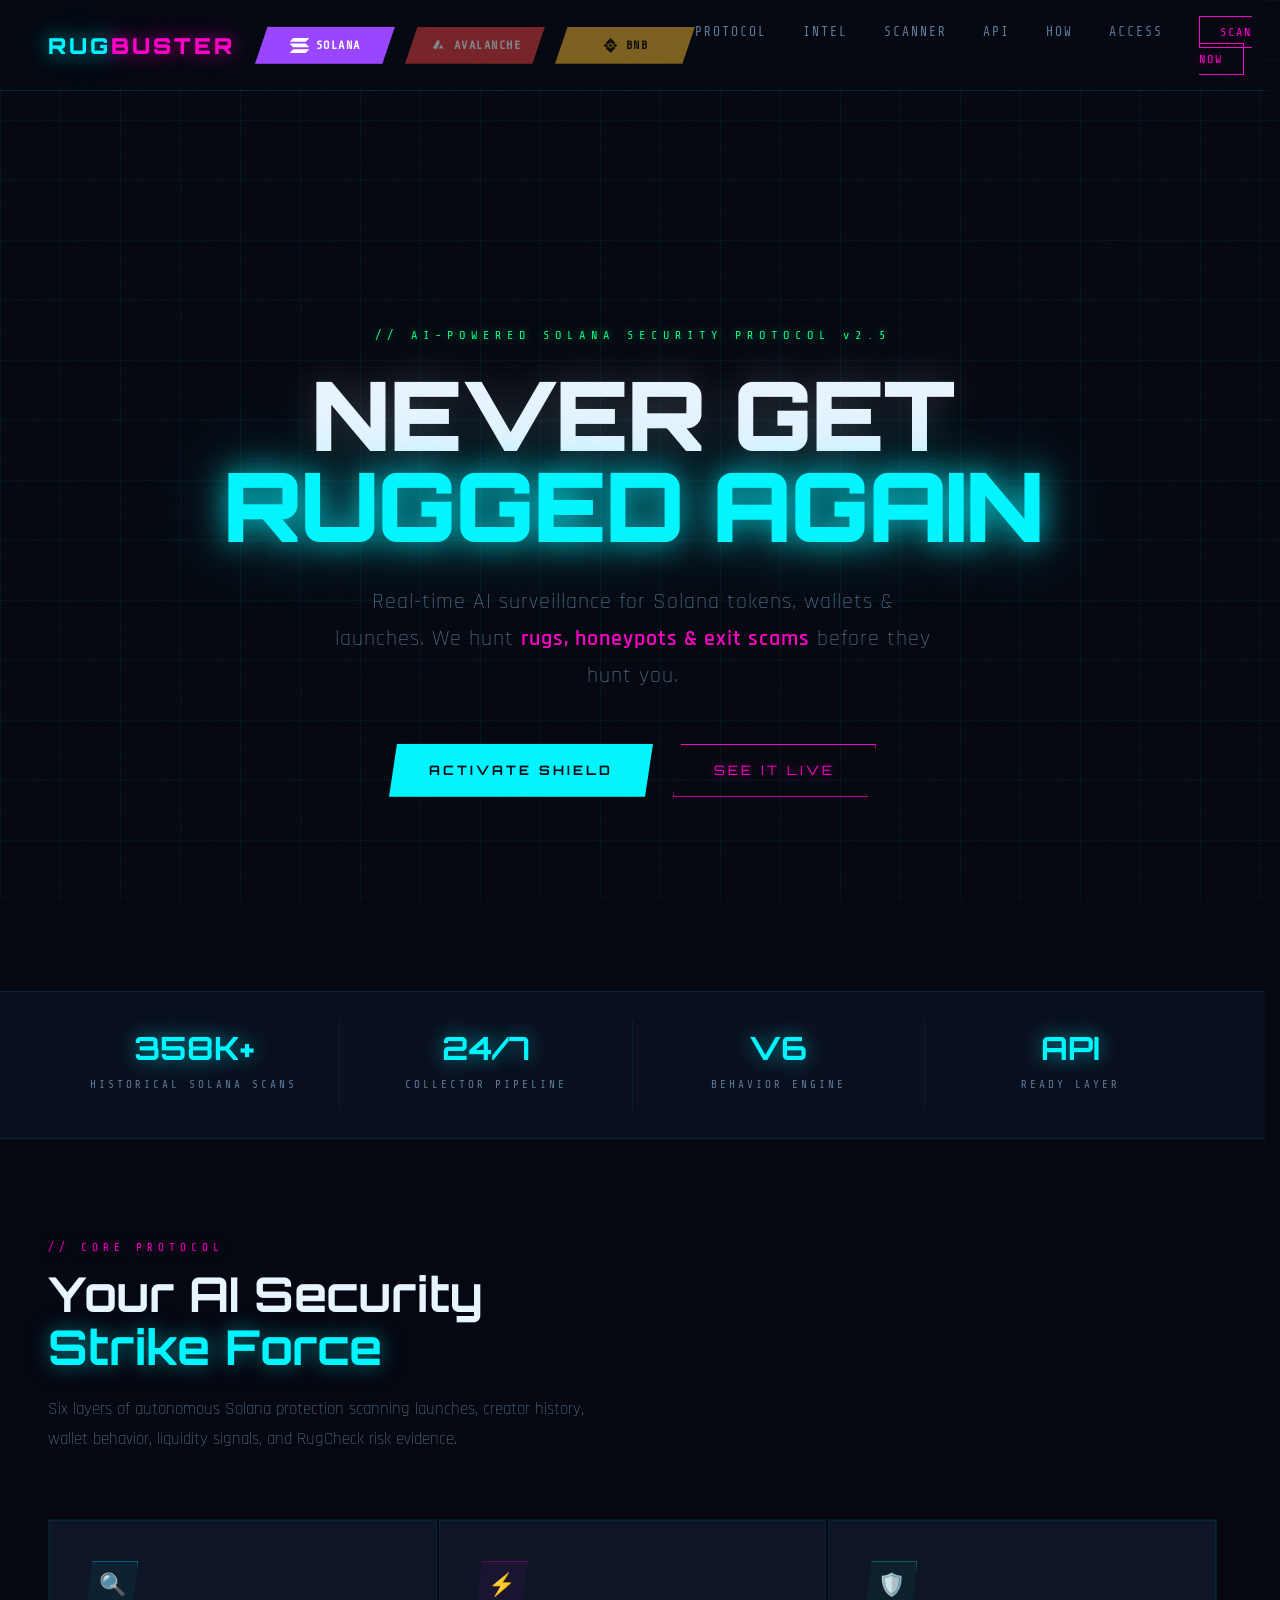
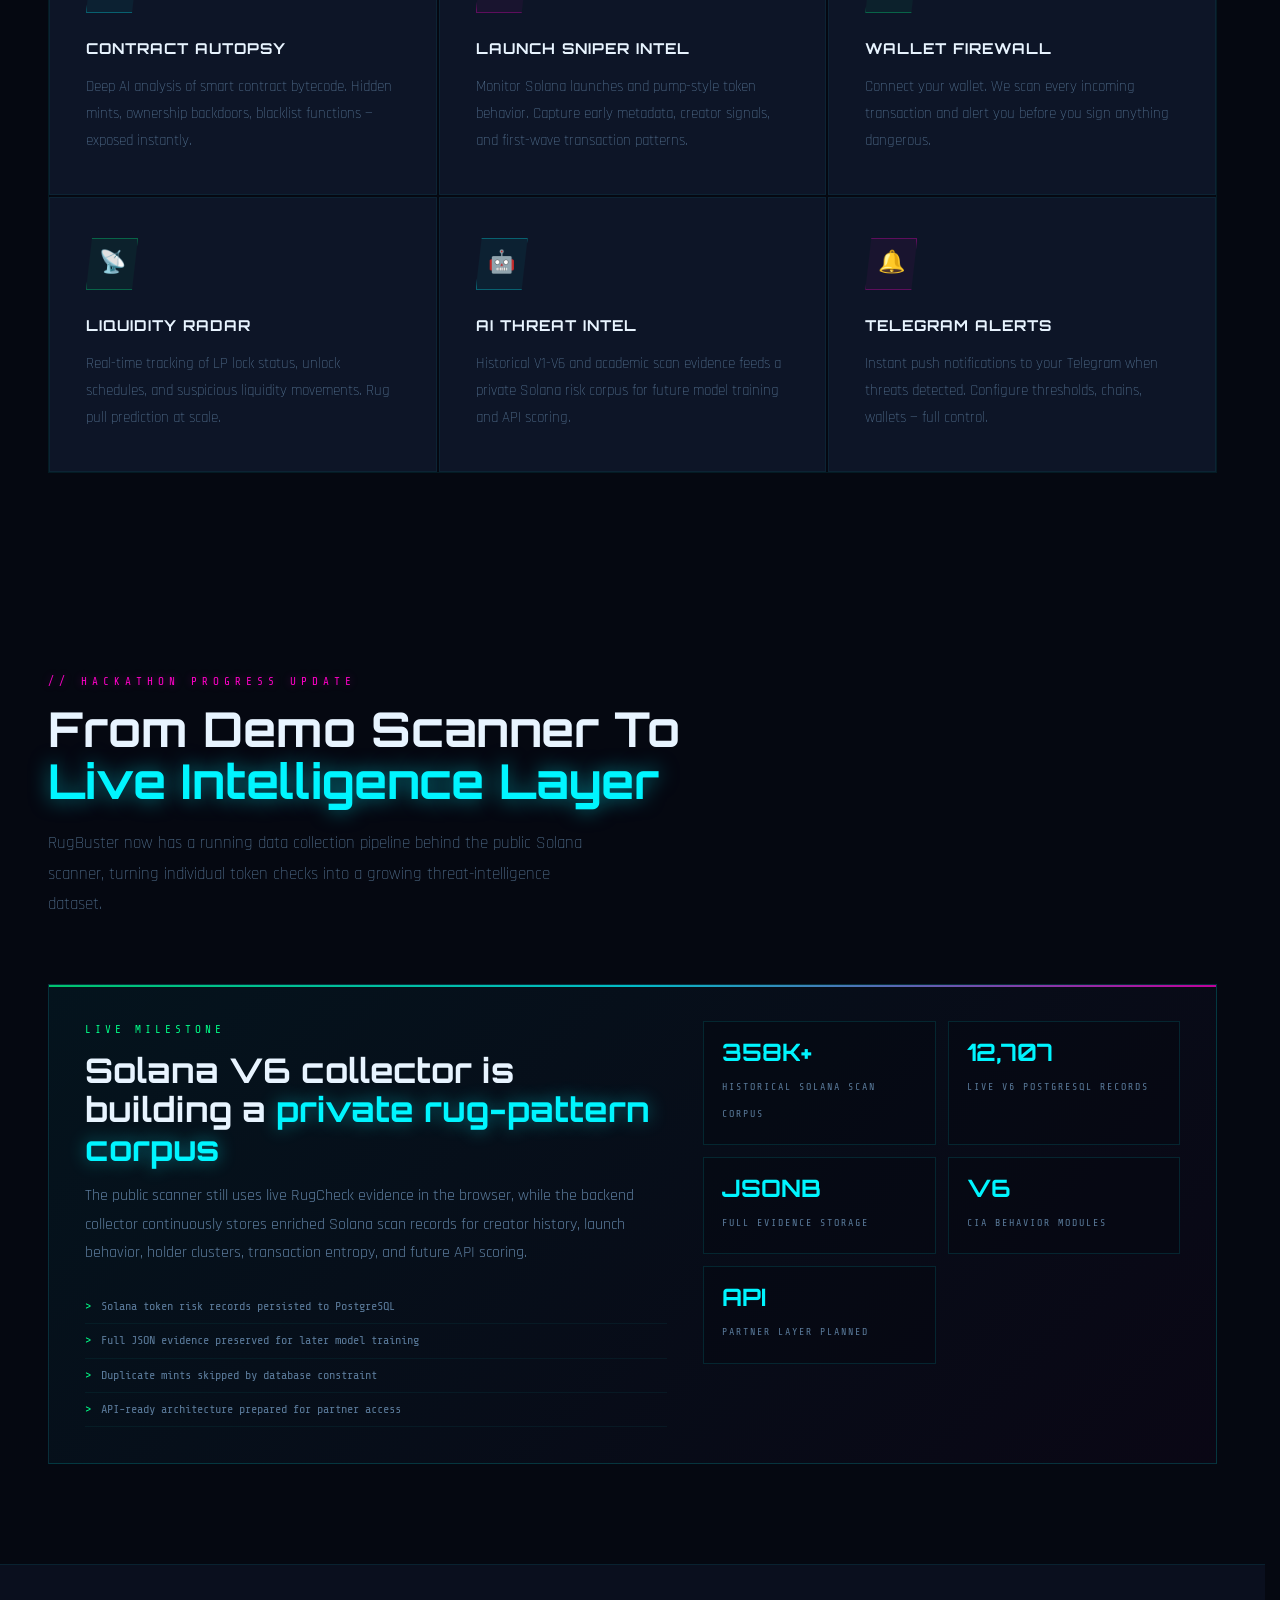
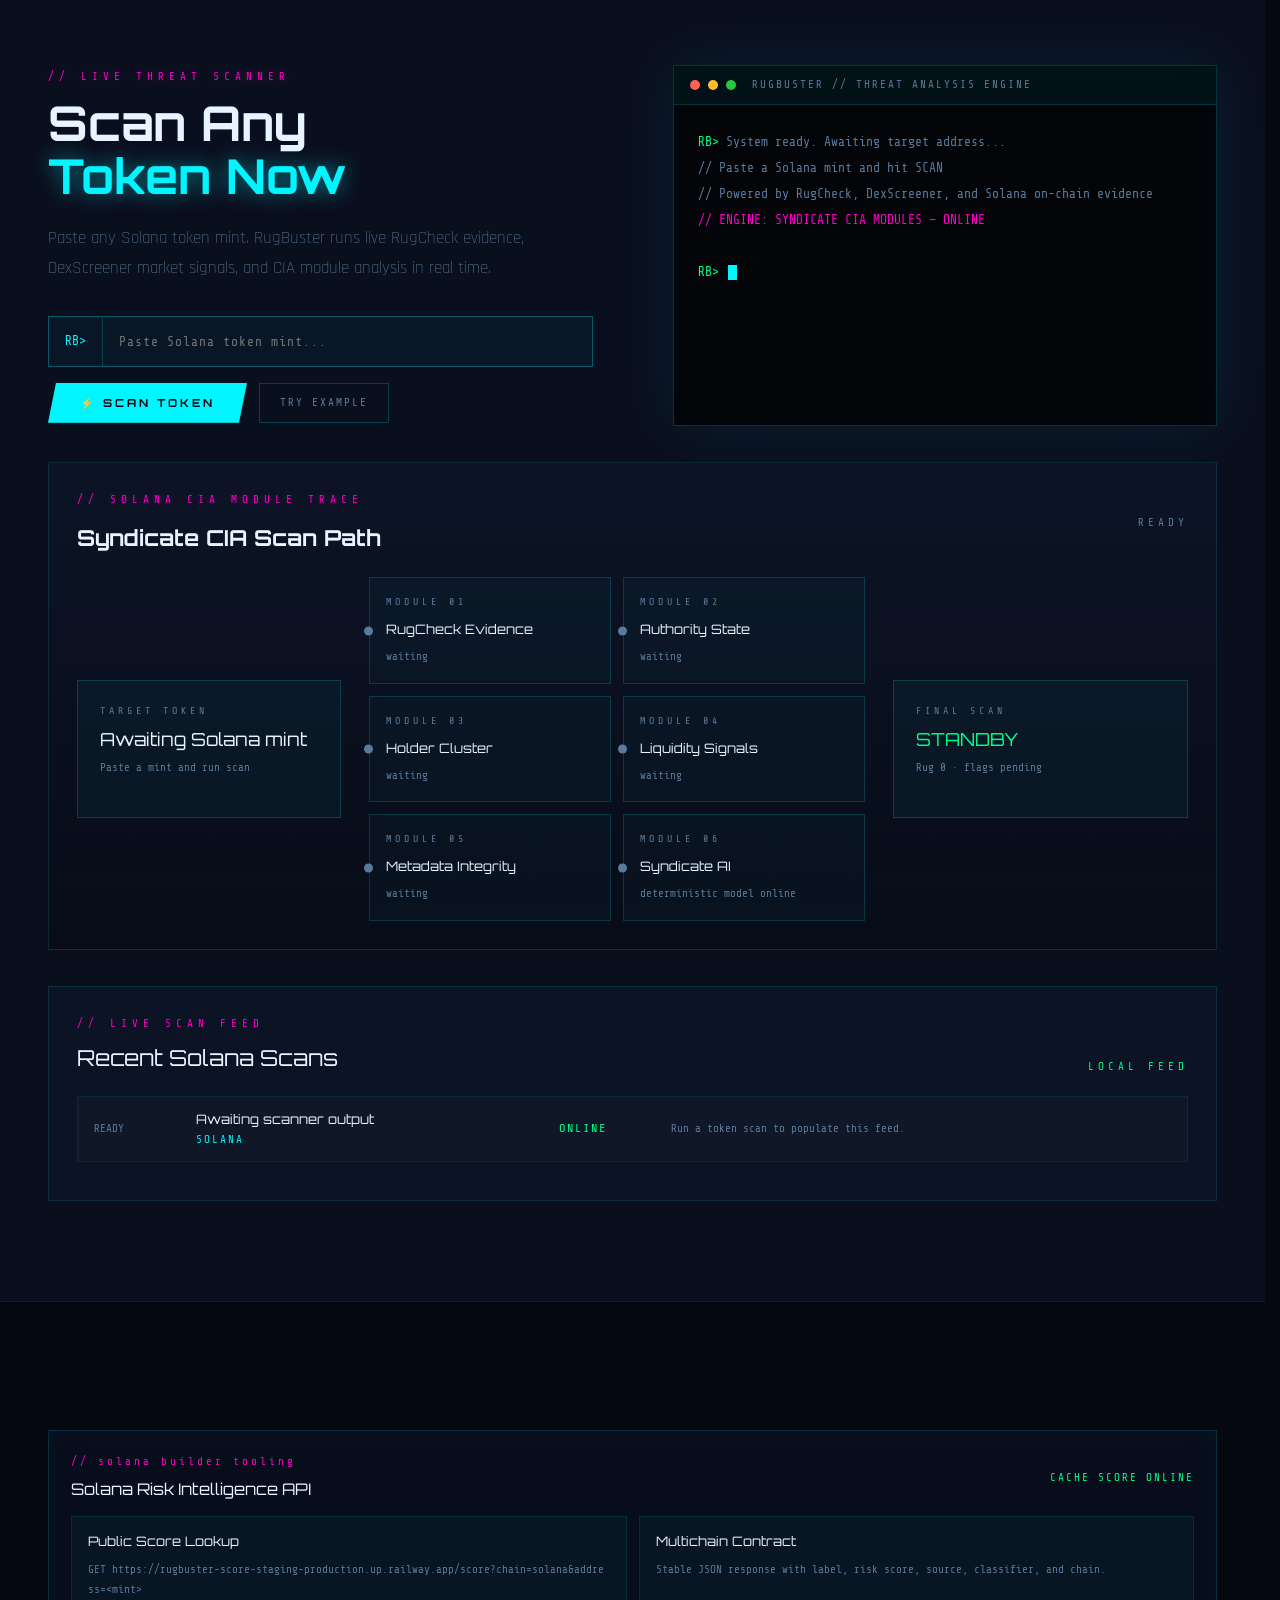
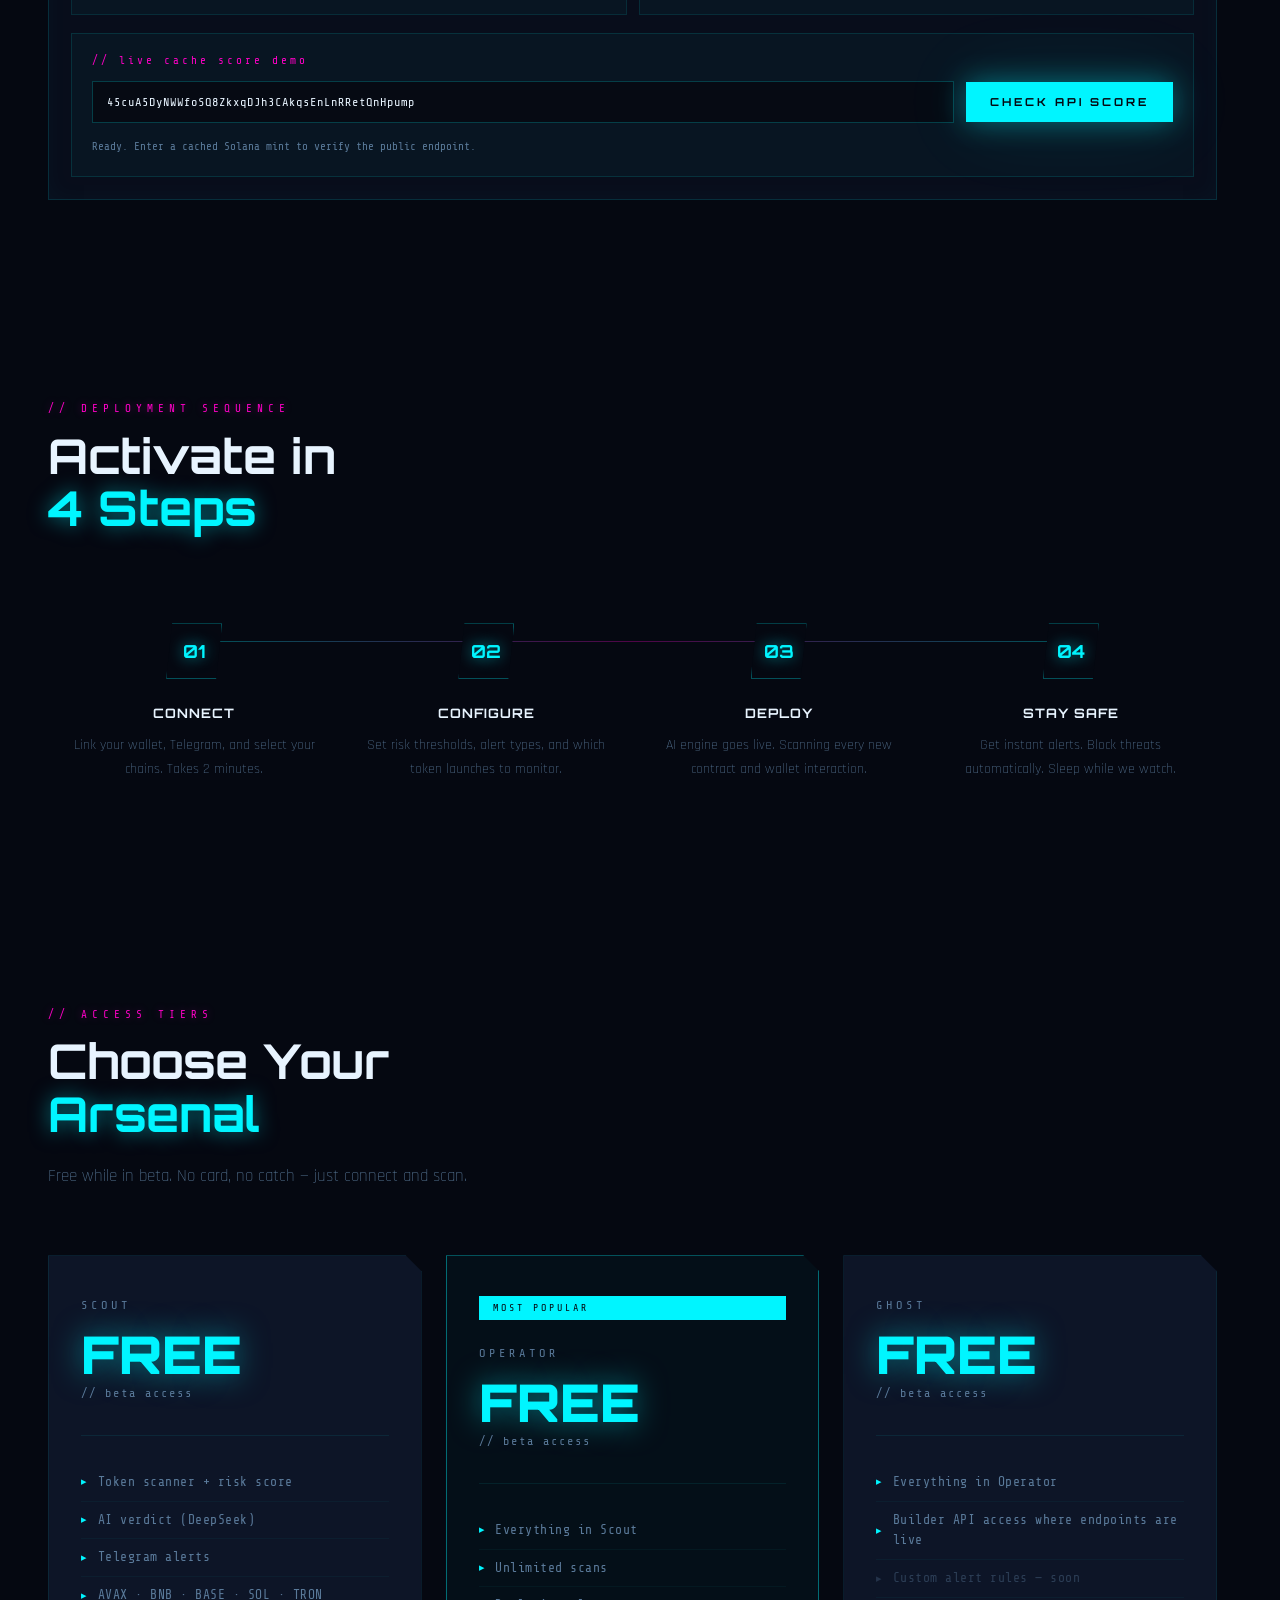
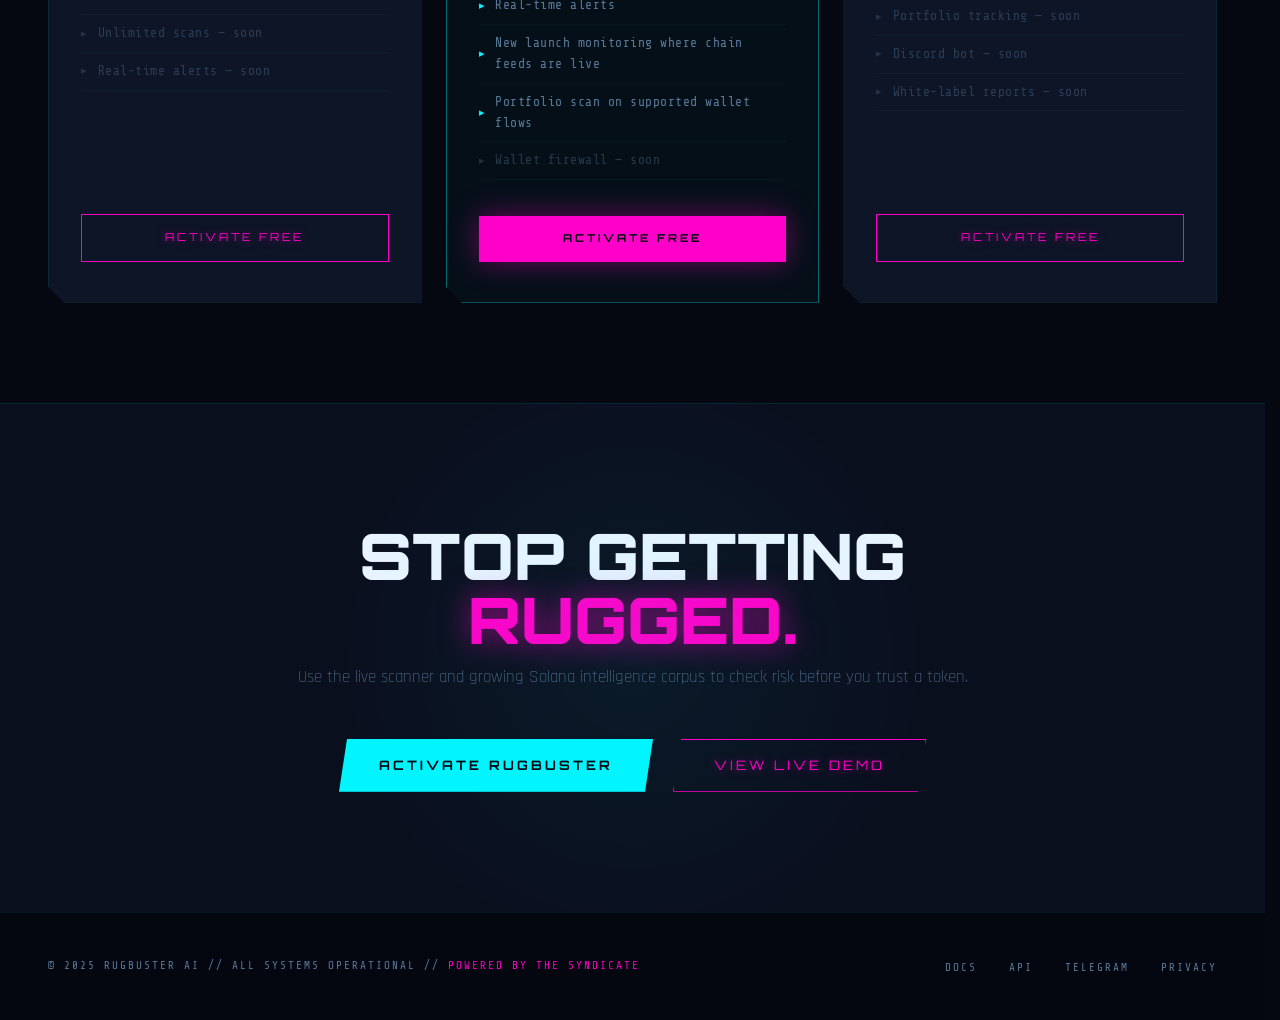
==== commit 39249f52: "Fix: pricing buttons aligned to bottom on all cards" ====
--- a/docs/index.html
+++ b/docs/index.html
@@ -1,62 +1,24 @@
-﻿<!DOCTYPE html>
+<!DOCTYPE html>
 <html lang="en">
 <head>
 <meta charset="UTF-8">
 <meta name="viewport" content="width=device-width, initial-scale=1.0">
-<script async src="https://www.googletagmanager.com/gtag/js?id=G-NECVZ0GPTS"></script>
-<script>
-  window.dataLayer = window.dataLayer || [];
-  function gtag(){dataLayer.push(arguments);}
-  gtag('js', new Date());
-  gtag('config', 'G-NECVZ0GPTS');
-</script>
-<meta name="google-site-verification" content="j2GC3gS52WJS5Vm4LmVzYU0UeRQDJx6Bx8O855gS-io">
-<title>Crypto Rug Pull & Scam Checker - Multi-Chain Token Scanner | RugBuster</title>
-<meta name="description" content="Check crypto tokens for rug pull and scam signals across Avalanche, BNB Chain, Base, Solana, and TRON with RugBuster's multi-chain security scanner.">
-<meta property="og:type" content="website">
-<meta property="og:site_name" content="RugBuster">
-<meta property="og:url" content="https://rugbuster.io/">
-<meta property="og:title" content="Crypto Rug Pull & Scam Checker | RugBuster">
-<meta property="og:description" content="Check token risk signals across Avalanche, BNB Chain, Base, Solana, and TRON before you trade.">
-<meta property="og:image" content="https://rugbuster.io/assets/rugbuster-og-v5.png">
-<meta property="og:image:width" content="1200">
-<meta property="og:image:height" content="630">
-<meta name="twitter:card" content="summary_large_image">
-<meta name="twitter:title" content="Crypto Rug Pull & Scam Checker | RugBuster">
-<meta name="twitter:description" content="Check token risk signals across Avalanche, BNB Chain, Base, Solana, and TRON before you trade.">
-<meta name="twitter:image" content="https://rugbuster.io/assets/rugbuster-og-v5.png">
-<meta name="theme-color" content="#070708">
-<link rel="icon" type="image/png" sizes="16x16" href="/assets/favicon-16.png">
-<link rel="icon" type="image/png" sizes="32x32" href="/assets/favicon-32.png">
-<link rel="apple-touch-icon" sizes="180x180" href="/assets/apple-touch-icon.png">
-<script type="application/ld+json">
-{
-  "@context": "https://schema.org",
-  "@type": "WebApplication",
-  "name": "RugBuster",
-  "url": "https://rugbuster.io/",
-  "applicationCategory": "SecurityApplication",
-  "operatingSystem": "Web",
-  "description": "Multi-chain token risk scanner for Avalanche, BNB Chain, Base, Solana, and TRON.",
-  "featureList": "Token risk checks, behavioral signal analysis, contract risk checks, live scan feeds"
-}
-</script>
+<title>RugBuster AI — Never Get Rugged Again</title>
 <link href="https://fonts.googleapis.com/css2?family=Share+Tech+Mono&family=Orbitron:wght@400;700;900&family=Rajdhani:wght@300;400;600&display=swap" rel="stylesheet">
-<script src="https://cdn.jsdelivr.net/npm/ethers@6.13.5/dist/ethers.umd.min.js"></script>
 <style>
   *, *::before, *::after { margin: 0; padding: 0; box-sizing: border-box; }
 
   :root {
-    --neon-cyan: #E84142;
-    --neon-pink: #F8FAFC;
-    --neon-green: #23D18B;
-    --neon-orange: #FFB020;
-    --dark-bg: #070708;
-    --dark-panel: #121316;
-    --dark-card: #1B1C20;
-    --grid-line: rgba(232, 65, 66, 0.055);
-    --text-primary: #F8FAFC;
-    --text-muted: #A5A8B3;
+    --neon-cyan: #00f5ff;
+    --neon-pink: #ff00c8;
+    --neon-green: #00ff88;
+    --neon-orange: #ff6b00;
+    --dark-bg: #050811;
+    --dark-panel: #0a0f1e;
+    --dark-card: #0d1527;
+    --grid-line: rgba(0, 245, 255, 0.06);
+    --text-primary: #e8f4ff;
+    --text-muted: #5a7a9a;
   }
 
   html { scroll-behavior: smooth; }
@@ -112,11 +74,10 @@
     display: flex;
     justify-content: space-between;
     align-items: center;
-    gap: 20px;
     padding: 18px 48px;
-    background: rgba(7, 7, 8, 0.9);
+    background: rgba(5, 8, 17, 0.85);
     backdrop-filter: blur(12px);
-    border-bottom: 1px solid rgba(232, 65, 66, 0.15);
+    border-bottom: 1px solid rgba(0, 245, 255, 0.15);
   }
 
   .logo {
@@ -124,57 +85,16 @@
     font-size: 22px;
     font-weight: 900;
     color: var(--neon-cyan);
-    text-shadow: 0 0 20px rgba(232, 65, 66, 0.6), 0 0 60px rgba(232, 65, 66, 0.22);
+    text-shadow: 0 0 20px rgba(0, 245, 255, 0.7), 0 0 60px rgba(0, 245, 255, 0.3);
     letter-spacing: 3px;
     text-decoration: none;
   }
 
-  .logo span { color: var(--neon-pink); text-shadow: 0 0 20px rgba(255,255,255,0.35); }
-
-  .rb-chain-switch {
-    display: flex;
-    align-items: center;
-    gap: 18px;
-    margin-left: 20px;
-    margin-right: auto;
-  }
-
-  .rb-cs {
-    width: 86px;
-    height: 38px;
-    display: inline-flex;
-    align-items: center;
-    justify-content: center;
-    flex: 0 0 86px;
-    font-family: 'Share Tech Mono', monospace;
-    font-size: 12px;
-    font-weight: 700;
-    letter-spacing: 2px;
-    line-height: 1;
-    text-align: center;
-    text-decoration: none;
-    text-transform: uppercase;
-    clip-path: polygon(10px 0, 100% 0, calc(100% - 10px) 100%, 0 100%);
-    opacity: .78;
-    transition: opacity .18s ease, transform .18s ease, box-shadow .18s ease;
-  }
-
-  .rb-cs:hover,
-  .rb-cs.active {
-    opacity: 1;
-    transform: translateY(-1px);
-  }
-
-  .rb-cs-avax { background: #E84142; color: #fff; }
-  .rb-cs-bnb { background: #F3BA2F; color: #1a1500; }
-  .rb-cs-base { background: #0052ff; color: #fff; }
-  .rb-cs-sol { background: #9945FF; color: #fff; box-shadow: 0 0 18px rgba(153,69,255,.55); }
-  .rb-cs-tron { background: #ef0027; color: #fff; }
+  .logo span { color: var(--neon-pink); text-shadow: 0 0 20px rgba(255,0,200,0.7); }
 
   nav ul {
     display: flex;
-    gap: 24px;
-    align-items: center;
+    gap: 36px;
     list-style: none;
   }
 
@@ -190,7 +110,7 @@
 
   nav a:hover {
     color: var(--neon-cyan);
-    text-shadow: 0 0 10px rgba(232, 65, 66, 0.6);
+    text-shadow: 0 0 10px rgba(0, 245, 255, 0.6);
   }
 
   .nav-cta {
@@ -202,14 +122,14 @@
     letter-spacing: 2px;
     text-transform: uppercase;
     transition: all 0.2s !important;
-    text-shadow: 0 0 8px rgba(255,255,255,0.4) !important;
+    text-shadow: 0 0 8px rgba(255,0,200,0.4) !important;
   }
 
   .nav-cta:hover {
     background: var(--neon-pink);
     color: var(--dark-bg) !important;
     text-shadow: none !important;
-    box-shadow: 0 0 30px rgba(255,255,255,0.5);
+    box-shadow: 0 0 30px rgba(255,0,200,0.5);
   }
 
   /* HERO */
@@ -229,7 +149,7 @@
     font-size: 12px;
     letter-spacing: 6px;
     color: var(--neon-green);
-    text-shadow: 0 0 10px rgba(35,209,139,0.6);
+    text-shadow: 0 0 10px rgba(0,255,136,0.6);
     margin-bottom: 24px;
     animation: pulse-glow 3s ease-in-out infinite;
   }
@@ -258,7 +178,7 @@
   .hero-title .line2 {
     display: block;
     color: var(--neon-cyan);
-    text-shadow: 0 0 30px rgba(232, 65, 66, 0.8), 0 0 80px rgba(232, 65, 66, 0.4);
+    text-shadow: 0 0 30px rgba(0, 245, 255, 0.8), 0 0 80px rgba(0, 245, 255, 0.4);
   }
 
   @keyframes glitch {
@@ -308,12 +228,12 @@
     transition: all 0.2s;
     text-decoration: none;
     display: inline-block;
-    box-shadow: 0 0 30px rgba(232, 65, 66, 0.4), 0 0 80px rgba(232, 65, 66, 0.1);
+    box-shadow: 0 0 30px rgba(0, 245, 255, 0.4), 0 0 80px rgba(0, 245, 255, 0.1);
   }
 
   .btn-primary:hover {
     background: #fff;
-    box-shadow: 0 0 50px rgba(232, 65, 66, 0.8), 0 0 120px rgba(232, 65, 66, 0.3);
+    box-shadow: 0 0 50px rgba(0, 245, 255, 0.8), 0 0 120px rgba(0, 245, 255, 0.3);
     transform: translateY(-2px);
   }
 
@@ -332,20 +252,20 @@
     transition: all 0.2s;
     text-decoration: none;
     display: inline-block;
-    text-shadow: 0 0 10px rgba(255,255,255,0.5);
+    text-shadow: 0 0 10px rgba(255,0,200,0.5);
   }
 
   .btn-secondary:hover {
-    background: rgba(255,255,255,0.1);
-    box-shadow: 0 0 30px rgba(255,255,255,0.4);
+    background: rgba(255,0,200,0.1);
+    box-shadow: 0 0 30px rgba(255,0,200,0.4);
     transform: translateY(-2px);
   }
 
   /* STATS BAR */
   .stats-bar {
     background: var(--dark-panel);
-    border-top: 1px solid rgba(232, 65, 66, 0.1);
-    border-bottom: 1px solid rgba(232, 65, 66, 0.1);
+    border-top: 1px solid rgba(0, 245, 255, 0.1);
+    border-bottom: 1px solid rgba(0, 245, 255, 0.1);
     padding: 28px 48px;
     display: grid;
     grid-template-columns: repeat(4, 1fr);
@@ -355,7 +275,7 @@
   .stat-item {
     text-align: center;
     padding: 12px 24px;
-    border-right: 1px solid rgba(232, 65, 66, 0.08);
+    border-right: 1px solid rgba(0, 245, 255, 0.08);
   }
 
   .stat-item:last-child { border-right: none; }
@@ -365,7 +285,7 @@
     font-size: 32px;
     font-weight: 700;
     color: var(--neon-cyan);
-    text-shadow: 0 0 20px rgba(232, 65, 66, 0.6);
+    text-shadow: 0 0 20px rgba(0, 245, 255, 0.6);
     display: block;
     line-height: 1;
     margin-bottom: 6px;
@@ -393,7 +313,7 @@
     color: var(--neon-pink);
     text-transform: uppercase;
     margin-bottom: 12px;
-    text-shadow: 0 0 8px rgba(255,255,255,0.4);
+    text-shadow: 0 0 8px rgba(255,0,200,0.4);
   }
 
   .section-title {
@@ -405,7 +325,7 @@
     color: var(--text-primary);
   }
 
-  .section-title span { color: var(--neon-cyan); text-shadow: 0 0 20px rgba(232,65,66,0.5); }
+  .section-title span { color: var(--neon-cyan); text-shadow: 0 0 20px rgba(0,245,255,0.5); }
 
   .section-desc {
     font-size: 17px;
@@ -421,13 +341,13 @@
     grid-template-columns: repeat(3, 1fr);
     gap: 2px;
     margin-top: 64px;
-    border: 1px solid rgba(232, 65, 66, 0.08);
+    border: 1px solid rgba(0, 245, 255, 0.08);
   }
 
   .feature-card {
     background: var(--dark-card);
     padding: 40px 36px;
-    border: 1px solid rgba(232, 65, 66, 0.06);
+    border: 1px solid rgba(0, 245, 255, 0.06);
     transition: all 0.3s;
     position: relative;
     overflow: hidden;
@@ -446,32 +366,32 @@
   .feature-card:hover::before { opacity: 1; }
 
   .feature-card:hover {
-    background: rgba(232, 65, 66, 0.03);
-    border-color: rgba(232, 65, 66, 0.2);
+    background: rgba(0, 245, 255, 0.03);
+    border-color: rgba(0, 245, 255, 0.2);
     transform: translateY(-4px);
   }
 
   .feature-icon {
     width: 52px;
     height: 52px;
-    border: 1px solid rgba(232, 65, 66, 0.3);
+    border: 1px solid rgba(0, 245, 255, 0.3);
     display: flex;
     align-items: center;
     justify-content: center;
     margin-bottom: 24px;
     font-size: 22px;
     clip-path: polygon(6px 0%, 100% 0%, calc(100% - 6px) 100%, 0% 100%);
-    background: rgba(232, 65, 66, 0.05);
+    background: rgba(0, 245, 255, 0.05);
   }
 
   .feature-card.pink .feature-icon {
-    border-color: rgba(255, 255, 255, 0.3);
-    background: rgba(255, 255, 255, 0.05);
+    border-color: rgba(255, 0, 200, 0.3);
+    background: rgba(255, 0, 200, 0.05);
   }
 
   .feature-card.green .feature-icon {
-    border-color: rgba(35, 209, 139, 0.3);
-    background: rgba(35, 209, 139, 0.05);
+    border-color: rgba(0, 255, 136, 0.3);
+    background: rgba(0, 255, 136, 0.05);
   }
 
   .feature-title {
@@ -491,11 +411,113 @@
     font-weight: 300;
   }
 
+  /* INTELLIGENCE UPDATE */
+  .intel-panel {
+    margin-top: 64px;
+    border: 1px solid rgba(0, 245, 255, 0.16);
+    background: linear-gradient(135deg, rgba(0,245,255,0.05), rgba(255,0,200,0.025));
+    padding: 36px;
+    position: relative;
+    overflow: hidden;
+  }
+
+  .intel-panel::before {
+    content: '';
+    position: absolute;
+    top: 0;
+    left: 0;
+    right: 0;
+    height: 2px;
+    background: linear-gradient(90deg, var(--neon-green), var(--neon-cyan), var(--neon-pink));
+    opacity: 0.75;
+  }
+
+  .intel-grid {
+    display: grid;
+    grid-template-columns: 1.1fr 0.9fr;
+    gap: 36px;
+    align-items: start;
+  }
+
+  .intel-kicker {
+    font-family: 'Share Tech Mono', monospace;
+    font-size: 11px;
+    letter-spacing: 4px;
+    color: var(--neon-green);
+    text-transform: uppercase;
+    margin-bottom: 12px;
+  }
+
+  .intel-title {
+    font-family: 'Orbitron', monospace;
+    font-size: clamp(24px, 3vw, 34px);
+    line-height: 1.15;
+    margin-bottom: 14px;
+    color: var(--text-primary);
+  }
+
+  .intel-title span { color: var(--neon-cyan); text-shadow: 0 0 18px rgba(0,245,255,0.45); }
+
+  .intel-copy {
+    color: var(--text-muted);
+    font-size: 16px;
+    line-height: 1.8;
+    max-width: 620px;
+  }
+
+  .intel-metrics {
+    display: grid;
+    grid-template-columns: 1fr 1fr;
+    gap: 12px;
+  }
+
+  .intel-metric {
+    border: 1px solid rgba(0,245,255,0.12);
+    background: rgba(5,8,17,0.55);
+    padding: 18px;
+  }
+
+  .intel-metric strong {
+    display: block;
+    font-family: 'Orbitron', monospace;
+    font-size: 24px;
+    color: var(--neon-cyan);
+    line-height: 1;
+    margin-bottom: 8px;
+  }
+
+  .intel-metric span {
+    font-family: 'Share Tech Mono', monospace;
+    font-size: 10px;
+    color: var(--text-muted);
+    letter-spacing: 2px;
+    text-transform: uppercase;
+  }
+
+  .intel-list {
+    list-style: none;
+    margin-top: 22px;
+  }
+
+  .intel-list li {
+    font-family: 'Share Tech Mono', monospace;
+    font-size: 12px;
+    color: var(--text-muted);
+    padding: 7px 0;
+    border-bottom: 1px solid rgba(0,245,255,0.05);
+  }
+
+  .intel-list li::before {
+    content: '>';
+    color: var(--neon-green);
+    margin-right: 10px;
+  }
+
   /* TERMINAL */
   .terminal-section {
     background: var(--dark-panel);
-    border-top: 1px solid rgba(232, 65, 66, 0.08);
-    border-bottom: 1px solid rgba(232, 65, 66, 0.08);
+    border-top: 1px solid rgba(0, 245, 255, 0.08);
+    border-bottom: 1px solid rgba(0, 245, 255, 0.08);
     padding: 100px 48px;
   }
 
@@ -508,301 +530,18 @@
     align-items: center;
   }
 
-  .monitor-panel {
-    max-width: 1280px;
-    margin: 28px auto 0;
-    border: 1px solid rgba(232,65,66,0.14);
-    background: rgba(10,15,30,0.82);
-    padding: 22px 22px 18px;
-    box-shadow: inset 0 0 24px rgba(232,65,66,0.03);
-  }
-
-  .monitor-grid {
-    display: grid;
-    grid-template-columns: repeat(2, minmax(0, 1fr));
-    gap: 12px;
-  }
-
-  .monitor-card {
-    border: 1px solid rgba(232,65,66,0.1);
-    padding: 14px 16px;
-    background: rgba(232,65,66,0.03);
-  }
-
-  .cia-flow-panel {
-    max-width: 1280px;
-    margin: 28px auto 0;
-    border: 1px solid rgba(232,65,66,0.16);
-    background:
-      linear-gradient(90deg, rgba(232,65,66,0.035) 1px, transparent 1px),
-      linear-gradient(0deg, rgba(232,65,66,0.028) 1px, transparent 1px),
-      rgba(7,12,24,0.9);
-    background-size: 44px 44px;
-    padding: 22px;
-    box-shadow: inset 0 0 34px rgba(232,65,66,0.035);
-    overflow: hidden;
-  }
-
-  .cia-flow-head {
-    display: flex;
-    justify-content: space-between;
-    gap: 16px;
-    align-items: center;
-    margin-bottom: 18px;
-  }
-
-  .cia-flow-kicker {
-    font-family: 'Share Tech Mono', monospace;
-    font-size: 11px;
-    color: var(--neon-pink);
-    letter-spacing: 3px;
-  }
-
-  .cia-flow-title {
-    font-family: 'Orbitron', monospace;
-    font-size: 16px;
-    color: var(--text-primary);
-    margin-top: 6px;
-  }
-
-  .cia-flow-state {
-    font-family: 'Share Tech Mono', monospace;
-    font-size: 11px;
-    color: var(--text-muted);
-    letter-spacing: 3px;
-    text-align: right;
-  }
-
-  .cia-flow-state.scanning { color: var(--neon-pink); }
-  .cia-flow-state.complete { color: var(--neon-green); }
-  .cia-flow-state.warn { color: var(--neon-orange); }
-  .cia-flow-state.danger { color: #ff3d3d; }
-
-  .cia-flow-grid {
-    display: grid;
-    grid-template-columns: minmax(180px, 0.7fr) minmax(300px, 1.35fr) minmax(90px, 0.25fr) minmax(190px, 0.75fr);
-    gap: 18px;
-    align-items: center;
-  }
-
-  .cia-node {
-    border: 1px solid rgba(232,65,66,0.18);
-    background: rgba(232,65,66,0.04);
-    padding: 16px;
-    min-height: 92px;
-    position: relative;
-    box-shadow: inset 0 0 24px rgba(232,65,66,0.025);
-  }
-
-  .cia-node-label {
-    font-family: 'Share Tech Mono', monospace;
-    font-size: 9px;
-    color: var(--text-muted);
-    letter-spacing: 3px;
-    text-transform: uppercase;
-    margin-bottom: 8px;
-  }
-
-  .cia-node-main {
-    font-family: 'Orbitron', monospace;
-    font-size: 13px;
-    color: var(--text-primary);
-    line-height: 1.45;
-    overflow: hidden;
-    text-overflow: ellipsis;
-  }
-
-  .cia-node-sub {
-    font-family: 'Share Tech Mono', monospace;
-    font-size: 10px;
-    color: var(--text-muted);
-    line-height: 1.55;
-    margin-top: 8px;
-    word-break: break-all;
-  }
-
-  .cia-module-stack {
-    display: grid;
-    grid-template-columns: repeat(2, minmax(0, 1fr));
-    gap: 10px;
-    position: relative;
-  }
-
-  .cia-module-node {
-    border: 1px solid rgba(232,65,66,0.12);
-    background: rgba(232,65,66,0.03);
-    min-height: 78px;
-    padding: 12px 12px 10px;
-    position: relative;
-    transition: border-color 0.22s ease, box-shadow 0.22s ease, background 0.22s ease;
-  }
-
-  .cia-module-node::before {
-    content: "";
-    position: absolute;
-    left: -5px;
-    top: 50%;
-    width: 8px;
-    height: 8px;
-    transform: translateY(-50%);
-    background: rgba(232,65,66,0.25);
-    border-radius: 50%;
-    box-shadow: 0 0 10px rgba(232,65,66,0.2);
-  }
-
-  .cia-module-node.active {
-    border-color: rgba(255,255,255,0.72);
-    background: rgba(255,255,255,0.055);
-    box-shadow: 0 0 22px rgba(255,255,255,0.14);
-  }
-
-  .cia-module-node.active::before {
-    background: var(--neon-pink);
-    box-shadow: 0 0 18px rgba(255,255,255,0.85);
-    animation: pulse-glow 0.9s ease-in-out infinite;
-  }
-
-  .cia-module-node.complete {
-    border-color: rgba(35,209,139,0.52);
-    background: rgba(35,209,139,0.045);
-    box-shadow: 0 0 20px rgba(35,209,139,0.08);
-  }
-
-  .cia-module-node.complete::before {
-    background: var(--neon-green);
-    box-shadow: 0 0 16px rgba(35,209,139,0.8);
-  }
-
-  .cia-module-node.warn {
-    border-color: rgba(255,107,0,0.62);
-    background: rgba(255,107,0,0.045);
-  }
-
-  .cia-module-name {
-    font-family: 'Orbitron', monospace;
-    font-size: 11px;
-    color: var(--text-primary);
-    margin-bottom: 8px;
-    white-space: nowrap;
-    overflow: hidden;
-    text-overflow: ellipsis;
-  }
-
-  .cia-module-detail {
-    font-family: 'Share Tech Mono', monospace;
-    font-size: 10px;
-    color: var(--text-muted);
-    line-height: 1.45;
-    min-height: 28px;
-  }
-
-  .cia-link-stage {
-    position: relative;
-    height: 100%;
-    min-height: 252px;
-    overflow: hidden;
-  }
-
-  .cia-link {
-    position: absolute;
-    height: 1px;
-    left: 0;
-    right: 0;
-    top: 50%;
-    background: linear-gradient(90deg, rgba(232,65,66,0.05), rgba(255,255,255,0.55), rgba(35,209,139,0.18));
-  }
-
-  .cia-link::after {
-    content: "";
-    position: absolute;
-    top: -3px;
-    left: 0;
-    width: 7px;
-    height: 7px;
-    border-radius: 50%;
-    background: var(--neon-cyan);
-    box-shadow: 0 0 18px rgba(232,65,66,0.9);
-    animation: ciaTrace 2.3s linear infinite;
-  }
-
-  .cia-link:nth-child(1) { top: 18%; transform: rotate(7deg); }
-  .cia-link:nth-child(2) { top: 34%; transform: rotate(2deg); }
-  .cia-link:nth-child(3) { top: 50%; transform: rotate(-1deg); }
-  .cia-link:nth-child(4) { top: 66%; transform: rotate(-4deg); }
-  .cia-link:nth-child(5) { top: 82%; transform: rotate(-8deg); }
-
-  .cia-final-node.complete {
-    border-color: rgba(35,209,139,0.62);
-    box-shadow: 0 0 28px rgba(35,209,139,0.14), inset 0 0 30px rgba(35,209,139,0.035);
-  }
-
-  .cia-final-node.warn {
-    border-color: rgba(255,107,0,0.7);
-    box-shadow: 0 0 28px rgba(255,107,0,0.12), inset 0 0 30px rgba(255,107,0,0.035);
-  }
-
-  .cia-final-node.danger {
-    border-color: rgba(255,61,61,0.8);
-    box-shadow: 0 0 34px rgba(255,61,61,0.18), inset 0 0 30px rgba(255,61,61,0.04);
-  }
-
-  @keyframes ciaTrace {
-    from { transform: translateX(0); opacity: 0; }
-    10% { opacity: 1; }
-    90% { opacity: 1; }
-    to { transform: translateX(96px); opacity: 0; }
-  }
-
-  .portfolio-panel {
-    max-width: 1280px;
-    margin: 28px auto 0;
-    border: 1px solid rgba(232,65,66,0.14);
-    background: rgba(10,15,30,0.82);
-    padding: 22px;
-    box-shadow: inset 0 0 24px rgba(232,65,66,0.03);
-  }
-
-  .portfolio-panel.alert {
-    border-color: rgba(255,61,61,0.5);
-    box-shadow: inset 0 0 24px rgba(255,61,61,0.05), 0 0 28px rgba(255,61,61,0.08);
-  }
-
-  .portfolio-row {
-    display: grid;
-    grid-template-columns: minmax(220px, 1.2fr) minmax(120px, 0.7fr) minmax(120px, 0.7fr) minmax(150px, 0.8fr) minmax(150px, 0.8fr);
-    gap: 12px;
-    align-items: center;
-    padding: 14px 16px;
-    border: 1px solid rgba(232,65,66,0.08);
-    background: rgba(232,65,66,0.03);
-  }
-
-  .portfolio-row + .portfolio-row {
-    margin-top: 10px;
-  }
-
-  .portfolio-row.risk {
-    border-color: rgba(255,61,61,0.35);
-    background: rgba(255,61,61,0.06);
-  }
-
-  .portfolio-row.warn {
-    border-color: rgba(255,153,0,0.28);
-    background: rgba(255,153,0,0.05);
-  }
-
   .terminal {
     background: #020408;
-    border: 1px solid rgba(232, 65, 66, 0.2);
+    border: 1px solid rgba(0, 245, 255, 0.2);
     padding: 0;
     font-family: 'Share Tech Mono', monospace;
     font-size: 13px;
-    box-shadow: 0 0 60px rgba(232, 65, 66, 0.08), inset 0 0 30px rgba(232, 65, 66, 0.02);
+    box-shadow: 0 0 60px rgba(0, 245, 255, 0.08), inset 0 0 30px rgba(0, 245, 255, 0.02);
   }
 
   .terminal-bar {
-    background: rgba(232, 65, 66, 0.05);
-    border-bottom: 1px solid rgba(232, 65, 66, 0.15);
+    background: rgba(0, 245, 255, 0.05);
+    border-bottom: 1px solid rgba(0, 245, 255, 0.15);
     padding: 10px 16px;
     display: flex;
     align-items: center;
@@ -861,7 +600,7 @@
 
   .pricing-card {
     background: var(--dark-card);
-    border: 1px solid rgba(232, 65, 66, 0.08);
+    border: 1px solid rgba(0, 245, 255, 0.08);
     padding: 40px 32px;
     position: relative;
     transition: all 0.3s;
@@ -869,14 +608,14 @@
   }
 
   .pricing-card.featured {
-    border-color: rgba(232, 65, 66, 0.4);
-    background: rgba(232, 65, 66, 0.03);
-    box-shadow: 0 0 60px rgba(232, 65, 66, 0.08);
+    border-color: rgba(0, 245, 255, 0.4);
+    background: rgba(0, 245, 255, 0.03);
+    box-shadow: 0 0 60px rgba(0, 245, 255, 0.08);
   }
 
   .pricing-card:hover {
     transform: translateY(-6px);
-    border-color: rgba(232, 65, 66, 0.3);
+    border-color: rgba(0, 245, 255, 0.3);
   }
 
   .featured-badge {
@@ -905,7 +644,7 @@
     font-size: 52px;
     font-weight: 900;
     color: var(--neon-cyan);
-    text-shadow: 0 0 30px rgba(232,65,66,0.5);
+    text-shadow: 0 0 30px rgba(0,245,255,0.5);
     line-height: 1;
     margin-bottom: 4px;
   }
@@ -927,7 +666,7 @@
 
   .price-divider {
     border: none;
-    border-top: 1px solid rgba(232,65,66,0.08);
+    border-top: 1px solid rgba(0,245,255,0.08);
     margin-bottom: 28px;
   }
 
@@ -945,7 +684,7 @@
     align-items: center;
     gap: 10px;
     letter-spacing: 0.5px;
-    border-bottom: 1px solid rgba(232,65,66,0.04);
+    border-bottom: 1px solid rgba(0,245,255,0.04);
   }
 
   .price-features li::before {
@@ -957,6 +696,28 @@
 
   .price-features li.off { color: rgba(90, 122, 154, 0.4); }
   .price-features li.off::before { color: rgba(90,122,154,0.3); }
+
+  /* SOLANA BUILDER API */
+  .builder-api-panel {
+    max-width: 1280px;
+    margin: 28px auto 0;
+    border: 1px solid rgba(0,245,255,0.14);
+    background: rgba(10,15,30,0.82);
+    padding: 22px;
+    box-shadow: inset 0 0 24px rgba(0,245,255,0.03);
+  }
+
+  .builder-api-grid {
+    display: grid;
+    grid-template-columns: repeat(2, minmax(0, 1fr));
+    gap: 12px;
+  }
+
+  .builder-api-card {
+    border: 1px solid rgba(0,245,255,0.1);
+    padding: 14px 16px;
+    background: rgba(0,245,255,0.03);
+  }
 
   /* HOW IT WORKS */
   .how-grid {
@@ -986,7 +747,7 @@
   .how-num {
     width: 56px;
     height: 56px;
-    border: 1px solid rgba(232, 65, 66, 0.3);
+    border: 1px solid rgba(0, 245, 255, 0.3);
     display: flex;
     align-items: center;
     justify-content: center;
@@ -995,7 +756,7 @@
     font-size: 18px;
     font-weight: 700;
     color: var(--neon-cyan);
-    text-shadow: 0 0 15px rgba(232,65,66,0.6);
+    text-shadow: 0 0 15px rgba(0,245,255,0.6);
     background: var(--dark-bg);
     clip-path: polygon(6px 0%, 100% 0%, calc(100% - 6px) 100%, 0% 100%);
     position: relative;
@@ -1022,7 +783,7 @@
   /* CTA FOOTER */
   .cta-section {
     background: var(--dark-panel);
-    border-top: 1px solid rgba(232, 65, 66, 0.1);
+    border-top: 1px solid rgba(0, 245, 255, 0.1);
     text-align: center;
     padding: 120px 48px;
     position: relative;
@@ -1036,7 +797,7 @@
     transform: translate(-50%, -50%);
     width: 600px;
     height: 600px;
-    background: radial-gradient(circle, rgba(232,65,66,0.05) 0%, transparent 70%);
+    background: radial-gradient(circle, rgba(0,245,255,0.05) 0%, transparent 70%);
     pointer-events: none;
   }
 
@@ -1049,7 +810,7 @@
     line-height: 1;
   }
 
-  .cta-title span { color: var(--neon-pink); text-shadow: 0 0 30px rgba(255,255,255,0.6); }
+  .cta-title span { color: var(--neon-pink); text-shadow: 0 0 30px rgba(255,0,200,0.6); }
 
   .cta-sub {
     font-size: 17px;
@@ -1057,23 +818,6 @@
     margin-bottom: 48px;
     font-weight: 300;
   }
-
-  .faq-section {
-    max-width: 1240px;
-    margin: 0 auto 110px;
-    padding: 48px clamp(22px, 4vw, 48px);
-    border: 1px solid rgba(232,65,66,0.22);
-    background: rgba(18,19,22,0.9);
-  }
-
-  .faq-intro { max-width: 760px; margin: 10px 0 28px; color: var(--text-muted); }
-  .faq-list { display: grid; gap: 10px; }
-  .faq-item { border: 1px solid rgba(232,65,66,0.18); background: rgba(7,7,8,0.7); }
-  .faq-item summary { padding: 18px 20px; cursor: pointer; color: var(--text-primary); font-family: 'Orbitron', sans-serif; font-size: 14px; font-weight: 700; list-style: none; }
-  .faq-item summary::-webkit-details-marker { display: none; }
-  .faq-item summary::after { content: '+'; float: right; color: var(--neon-cyan); font-size: 20px; line-height: 12px; }
-  .faq-item[open] summary::after { content: '-'; }
-  .faq-item p { max-width: 920px; padding: 0 20px 19px; color: var(--text-muted); line-height: 1.65; }
 
   /* FOOTER */
   footer {
@@ -1081,7 +825,7 @@
     display: flex;
     justify-content: space-between;
     align-items: center;
-    border-top: 1px solid rgba(232, 65, 66, 0.06);
+    border-top: 1px solid rgba(0, 245, 255, 0.06);
     background: rgba(5, 8, 17, 0.9);
   }
 
@@ -1115,7 +859,7 @@
     position: absolute;
     font-family: 'Share Tech Mono', monospace;
     font-size: 11px;
-    color: rgba(232, 65, 66, 0.04);
+    color: rgba(0, 245, 255, 0.04);
     pointer-events: none;
     letter-spacing: 2px;
     line-height: 2.2;
@@ -1145,43 +889,412 @@
     background-size: 128px;
   }
 
-  @media (max-width: 1360px) {
-    nav ul { display: none; }
+  /* PORTFOLIO */
+  .portfolio-row {
+    display: grid;
+    grid-template-columns: 48px 1fr auto auto;
+    align-items: center;
+    gap: 16px;
+    padding: 16px 20px;
+    border-bottom: 1px solid rgba(0,245,255,0.06);
+    transition: background 0.2s;
+    cursor: default;
+  }
+  .portfolio-row:hover { background: rgba(0,245,255,0.02); }
+  .portfolio-row.danger  { background: rgba(255,61,61,0.05);  border-left: 3px solid #ff3d3d; }
+  .portfolio-row.warning { background: rgba(255,107,0,0.05);  border-left: 3px solid var(--neon-orange); }
+  .portfolio-row.safe    { background: rgba(0,255,136,0.02);  border-left: 3px solid rgba(0,255,136,0.3); }
+  .portfolio-row.scanning { opacity: 0.5; }
+
+  .port-icon {
+    width: 40px; height: 40px;
+    border-radius: 50%;
+    object-fit: cover;
+    border: 1px solid rgba(0,245,255,0.2);
+    background: rgba(0,245,255,0.05);
+    display: flex; align-items: center; justify-content: center;
+    font-size: 18px;
+    overflow: hidden;
+  }
+  .port-icon img { width: 100%; height: 100%; object-fit: cover; border-radius: 50%; }
+
+  .port-name {
+    font-family: 'Orbitron', monospace;
+    font-size: 13px;
+    font-weight: 700;
+    color: var(--text-primary);
+    margin-bottom: 3px;
+  }
+  .port-flags {
+    font-family: 'Share Tech Mono', monospace;
+    font-size: 11px;
+    color: var(--text-muted);
+    letter-spacing: 0.5px;
+  }
+  .port-balance {
+    font-family: 'Share Tech Mono', monospace;
+    font-size: 12px;
+    color: var(--text-muted);
+    text-align: right;
+    white-space: nowrap;
+  }
+  .port-risk {
+    font-family: 'Orbitron', monospace;
+    font-size: 13px;
+    font-weight: 700;
+    text-align: right;
+    min-width: 90px;
+  }
+  .port-risk.r-danger  { color: #ff3d3d; text-shadow: 0 0 10px rgba(255,61,61,0.5); }
+  .port-risk.r-warning { color: var(--neon-orange); }
+  .port-risk.r-safe    { color: var(--neon-green); }
+  .port-risk.r-scan    { color: var(--text-muted); }
+
+  /* CIA SCAN PATH */
+  .cia-section {
+    max-width: 1280px;
+    margin: 36px auto 0;
+    border: 1px solid rgba(0,245,255,0.12);
+    background:
+      linear-gradient(180deg, rgba(13,21,39,0.92), rgba(8,12,24,0.86)),
+      repeating-linear-gradient(90deg, transparent 0 79px, rgba(0,245,255,0.035) 80px);
+    padding: 28px;
+    position: relative;
+    overflow: hidden;
+  }
+
+  .cia-topline {
+    display: flex;
+    align-items: center;
+    justify-content: space-between;
+    gap: 18px;
+    margin-bottom: 22px;
+  }
+
+  .cia-status {
+    font-family: 'Share Tech Mono', monospace;
+    font-size: 11px;
+    letter-spacing: 4px;
+    color: var(--text-muted);
+    text-transform: uppercase;
+  }
+
+  .cia-status.active { color: var(--neon-orange); }
+  .cia-status.complete { color: var(--neon-green); }
+
+  .cia-workflow {
+    display: grid;
+    grid-template-columns: 0.85fr 1.6fr 0.95fr;
+    gap: 28px;
+    align-items: center;
+  }
+
+  .cia-target,
+  .cia-final {
+    border: 1px solid rgba(0,245,255,0.18);
+    background: rgba(0,245,255,0.035);
+    padding: 22px;
+    min-height: 138px;
+  }
+
+  .cia-target-label,
+  .cia-module-label,
+  .cia-final-label {
+    font-family: 'Share Tech Mono', monospace;
+    color: var(--text-muted);
+    font-size: 10px;
+    letter-spacing: 4px;
+    text-transform: uppercase;
+    margin-bottom: 9px;
+  }
+
+  .cia-target-name,
+  .cia-final-title {
+    font-family: 'Orbitron', monospace;
+    font-size: 18px;
+    color: var(--text-primary);
+    line-height: 1.3;
+    word-break: break-word;
+  }
+
+  .cia-target-meta,
+  .cia-final-meta {
+    font-family: 'Share Tech Mono', monospace;
+    color: var(--text-muted);
+    font-size: 11px;
+    margin-top: 8px;
+    word-break: break-word;
+  }
+
+  .cia-modules {
+    display: grid;
+    grid-template-columns: 1fr 1fr;
+    gap: 12px;
+    position: relative;
+  }
+
+  .cia-module {
+    border: 1px solid rgba(0,245,255,0.16);
+    background: rgba(0,245,255,0.025);
+    padding: 16px;
+    min-height: 96px;
+    position: relative;
+    transition: border-color 0.25s, background 0.25s, box-shadow 0.25s;
+  }
+
+  .cia-module::before {
+    content: '';
+    position: absolute;
+    left: -6px;
+    top: 50%;
+    width: 9px;
+    height: 9px;
+    border-radius: 50%;
+    background: var(--text-muted);
+    transform: translateY(-50%);
+    box-shadow: 0 0 0 rgba(0,245,255,0);
+  }
+
+  .cia-module.scanning {
+    border-color: var(--neon-orange);
+    background: rgba(255,107,0,0.055);
+    box-shadow: 0 0 24px rgba(255,107,0,0.10);
+  }
+
+  .cia-module.scanning::before {
+    background: var(--neon-orange);
+    box-shadow: 0 0 18px rgba(255,107,0,0.75);
+  }
+
+  .cia-module.done {
+    border-color: rgba(0,255,136,0.42);
+    background: rgba(0,255,136,0.035);
+  }
+
+  .cia-module.done::before {
+    background: var(--neon-green);
+    box-shadow: 0 0 18px rgba(0,255,136,0.75);
+  }
+
+  .cia-module.warn {
+    border-color: rgba(255,107,0,0.55);
+  }
+
+  .cia-module.danger {
+    border-color: rgba(255,61,61,0.65);
+    background: rgba(255,61,61,0.035);
+  }
+
+  .cia-module-title {
+    font-family: 'Orbitron', monospace;
+    font-size: 13px;
+    color: var(--text-primary);
+    margin-bottom: 8px;
+  }
+
+  .cia-module-value {
+    font-family: 'Share Tech Mono', monospace;
+    font-size: 11px;
+    color: var(--text-muted);
+    line-height: 1.7;
+  }
+
+  .cia-final {
+    border-color: rgba(0,255,136,0.2);
+  }
+
+  .cia-final.low .cia-final-title { color: var(--neon-green); }
+  .cia-final.medium .cia-final-title { color: var(--neon-orange); }
+  .cia-final.high .cia-final-title { color: #ff3d3d; }
+
+  .scan-feed {
+    max-width: 1280px;
+    margin: 36px auto 0;
+    border: 1px solid rgba(0,245,255,0.12);
+    background: rgba(13,21,39,0.72);
+    padding: 28px;
+  }
+
+  .scan-feed-head {
+    display: flex;
+    justify-content: space-between;
+    gap: 16px;
+    align-items: end;
+    margin-bottom: 20px;
+  }
+
+  .scan-feed-kicker {
+    font-family: 'Share Tech Mono', monospace;
+    font-size: 11px;
+    color: var(--neon-pink);
+    letter-spacing: 5px;
+    text-transform: uppercase;
+    margin-bottom: 8px;
+  }
+
+  .scan-feed-title {
+    font-family: 'Orbitron', monospace;
+    font-size: 22px;
+    color: var(--text-primary);
+  }
+
+  .scan-feed-state {
+    font-family: 'Share Tech Mono', monospace;
+    color: var(--neon-green);
+    font-size: 11px;
+    letter-spacing: 4px;
+    text-transform: uppercase;
+  }
+
+  .scan-feed-row {
+    display: grid;
+    grid-template-columns: 82px minmax(180px, 1.1fr) 92px minmax(240px, 1.6fr);
+    gap: 20px;
+    align-items: center;
+    min-height: 56px;
+    border: 1px solid rgba(0,245,255,0.08);
+    background: rgba(255,255,255,0.02);
+    padding: 12px 16px;
+    margin-bottom: 10px;
+  }
+
+  .scan-feed-time,
+  .scan-feed-chain,
+  .scan-feed-summary {
+    font-family: 'Share Tech Mono', monospace;
+    font-size: 11px;
+    color: var(--text-muted);
+  }
+
+  .scan-feed-token {
+    font-family: 'Orbitron', monospace;
+    font-size: 13px;
+    color: var(--text-primary);
+    overflow: hidden;
+    text-overflow: ellipsis;
+    white-space: nowrap;
+  }
+
+  .scan-feed-chain {
+    color: var(--neon-cyan);
+    letter-spacing: 2px;
+    margin-top: 2px;
+  }
+
+  .scan-feed-verdict {
+    font-family: 'Share Tech Mono', monospace;
+    font-size: 12px;
+    letter-spacing: 2px;
+  }
+
+  .scan-feed-verdict.good { color: var(--neon-green); }
+  .scan-feed-verdict.warn { color: var(--neon-orange); }
+  .scan-feed-verdict.danger { color: #ff3d3d; }
+
+  .final-modal {
+    display: none;
+    position: fixed;
+    inset: 0;
+    z-index: 998;
+    background: rgba(5,8,17,0.86);
+    align-items: center;
+    justify-content: center;
+    padding: 24px;
+  }
+
+  .final-card {
+    width: min(620px, 94vw);
+    border: 1px solid rgba(0,245,255,0.22);
+    background: linear-gradient(180deg, rgba(10,15,30,0.98), rgba(5,8,17,0.98));
+    box-shadow: 0 0 70px rgba(0,245,255,0.12);
+    padding: 34px;
+  }
+
+  .final-card.good { border-color: rgba(0,255,136,0.55); box-shadow: 0 0 70px rgba(0,255,136,0.15); }
+  .final-card.warn { border-color: rgba(255,107,0,0.65); box-shadow: 0 0 70px rgba(255,107,0,0.15); }
+  .final-card.danger { border-color: rgba(255,61,61,0.65); box-shadow: 0 0 70px rgba(255,61,61,0.15); }
+
+  .final-kicker {
+    font-family: 'Share Tech Mono', monospace;
+    font-size: 11px;
+    letter-spacing: 5px;
+    color: var(--text-muted);
+    text-transform: uppercase;
+    margin-bottom: 12px;
+  }
+
+  .final-heading {
+    font-family: 'Orbitron', monospace;
+    font-size: 28px;
+    color: var(--text-primary);
+    margin-bottom: 8px;
+  }
+
+  .final-body {
+    font-family: 'Share Tech Mono', monospace;
+    color: var(--text-muted);
+    font-size: 13px;
+    line-height: 1.9;
+    margin: 18px 0 26px;
+  }
+
+  .final-close {
+    font-family: 'Orbitron', monospace;
+    font-size: 12px;
+    letter-spacing: 3px;
+    padding: 13px 28px;
+    background: var(--neon-cyan);
+    color: var(--dark-bg);
+    border: none;
+    cursor: crosshair;
+    font-weight: 700;
+  }
+
+  @media (max-width: 900px) {
+    .portfolio-row { grid-template-columns: 40px 1fr auto; }
+    .port-balance { display: none; }
+    .cia-workflow { grid-template-columns: 1fr; }
+    .cia-modules { grid-template-columns: 1fr; }
+    .builder-api-grid { grid-template-columns: 1fr; }
+    .scan-feed-row { grid-template-columns: 1fr; gap: 6px; }
+    .scan-feed-head { align-items: start; flex-direction: column; }
   }
 
   @media (max-width: 900px) {
     nav { padding: 16px 24px; }
-    .rb-chain-switch { gap: 10px; margin-left: 8px; }
-    .rb-cs { width: 74px; flex-basis: 74px; font-size: 11px; }
+    nav ul { display: none; }
     .features-grid { grid-template-columns: 1fr; }
+    .intel-grid { grid-template-columns: 1fr; }
+    .intel-metrics { grid-template-columns: 1fr 1fr; }
     .pricing-grid { grid-template-columns: 1fr; }
     .how-grid { grid-template-columns: 1fr 1fr; }
     .terminal-wrap { grid-template-columns: 1fr; gap: 40px; }
-    .cia-flow-head { align-items: flex-start; flex-direction: column; }
-    .cia-flow-state { text-align: left; }
-    .cia-flow-grid { grid-template-columns: 1fr; }
-    .cia-module-stack { grid-template-columns: 1fr; }
-    .cia-link-stage { min-height: 34px; }
-    .cia-link { display: none; }
-    .monitor-grid { grid-template-columns: 1fr; }
-    .portfolio-row { grid-template-columns: 1fr; }
     .stats-bar { grid-template-columns: repeat(2, 1fr); }
     section { padding: 60px 24px; }
     .terminal-section { padding: 60px 24px; }
     footer { flex-direction: column; gap: 20px; text-align: center; }
     .how-grid::before { display: none; }
   }
-
-  @media (prefers-reduced-motion: reduce) {
-    .cia-link::after,
-    .cia-module-node.active::before {
-      animation: none;
-    }
-  }
 </style>
 
-<link rel="stylesheet" href="/assets/responsive-nav.css?v=20260903-5">
-<script defer src="/assets/responsive-nav.js?v=20260903"></script>
+<style id="rb-chain-switch-style">
+html{scrollbar-gutter:stable}
+.rb-chain-switch{display:flex;gap:10px;align-items:center;margin-left:20px;margin-right:auto}
+.rb-cs{display:inline-flex;align-items:center;justify-content:center;gap:7px;
+ box-sizing:border-box;min-width:140px;padding:9px 16px;
+ font-family:'Share Tech Mono',monospace;font-size:12px;letter-spacing:1.5px;font-weight:bold;
+ text-decoration:none;clip-path:polygon(9% 0,100% 0,91% 100%,0 100%);transition:all .18s;opacity:.5}
+.rb-cs:hover{opacity:1}
+.rb-cs.active{opacity:1}
+.rb-cs-sol{background:#9945FF;color:#fff}
+.rb-cs-sol.active{box-shadow:0 0 18px rgba(153,69,255,.6)}
+.rb-cs-avax{background:#E84142;color:#fff}
+.rb-cs-avax.active{box-shadow:0 0 18px rgba(232,65,66,.6)}
+.rb-cs-bnb{background:#F3BA2F;color:#1a1500}
+.rb-cs-bnb.active{box-shadow:0 0 18px rgba(243,186,47,.6)}
+@media(max-width:1100px){.rb-chain-switch{margin:0 8px;gap:6px}.rb-chain-switch .rb-cs span{display:none}
+ .rb-cs{padding:9px 14px;min-width:auto}}
+</style>
 </head>
 <body>
 
@@ -1190,18 +1303,10 @@
 <!-- NAV -->
 <nav class="z1">
   <a href="#" class="logo">RUG<span>BUSTER</span></a>
-  <div class="rb-chain-menu">
-    <button class="rb-chain-trigger" type="button" aria-expanded="false" aria-label="Choose network">AVAX</button>
-    <div class="rb-chain-switch" aria-label="RugBuster chain sites">
-    <a class="rb-cs rb-cs-avax active" href="https://rugbuster.io/">AVAX</a>
-    <a class="rb-cs rb-cs-bnb" href="https://rugbuster.io/bnb/">BNB</a>
-    <a class="rb-cs rb-cs-base" href="https://rugbuster.io/base/">BASE</a>
-    <a class="rb-cs rb-cs-sol" href="https://rugbuster.io/solana/">SOL</a>
-    <a class="rb-cs rb-cs-tron" href="https://rugbuster.io/tron/">TRON</a>
-    </div>
-  </div>
+  <div class="rb-chain-switch"><a class="rb-cs rb-cs-sol active" href="/" aria-label="Solana"><svg viewBox="0 0 397.7 311.7" width="19" height="15" fill="#fff" aria-hidden="true"><path d="M64.6 237.9c2.4-2.4 5.7-3.8 9.2-3.8h317.4c5.8 0 8.7 7 4.6 11.1l-62.7 62.7c-2.4 2.4-5.7 3.8-9.2 3.8H6.5c-5.8 0-8.7-7-4.6-11.1z"/><path d="M64.6 3.8C67.1 1.4 70.4 0 73.8 0h317.4c5.8 0 8.7 7 4.6 11.1l-62.7 62.7c-2.4 2.4-5.7 3.8-9.2 3.8H6.5c-5.8 0-8.7-7-4.6-11.1z"/><path d="M333.1 120.1c-2.4-2.4-5.7-3.8-9.2-3.8H6.5c-5.8 0-8.7 7-4.6 11.1l62.7 62.7c2.4 2.4 5.7 3.8 9.2 3.8h317.4c5.8 0 8.7-7 4.6-11.1z"/></svg><span>SOLANA</span></a><a class="rb-cs rb-cs-avax" href="/avalanche/" aria-label="Avalanche"><svg viewBox="0 0 1503 1504" width="18" height="18" aria-hidden="true"><path fill="#fff" d="M538 1050H392c-31 0-46 0-55-6a37 37 0 01-17-29c-1-11 7-24 22-50l360-635c15-27 23-40 33-45a37 37 0 0133 0c10 5 18 18 33 45l74 129 1 1c16 28 24 42 27 57a85 85 0 010 35c-3 15-11 29-27 57L685 1019l-1 1c-16 28-24 42-35 53-12 12-27 20-43 25-15 4-32 4-68 4z"/><path fill="#fff" d="M906 1050h209c31 0 47 0 56-6a37 37 0 0017-30c1-10-7-23-21-48-1-1-1-2-2-3l-105-179-1-2c-15-25-22-38-32-43a37 37 0 00-32 0c-10 5-18 18-33 44L864 962l-1 1c-15 26-22 39-22 50a37 37 0 0017 29c10 6 25 6 56 6z"/></svg><span>AVALANCHE</span></a><a class="rb-cs rb-cs-bnb" href="/bnb/" aria-label="BNB Chain"><svg viewBox="0 0 126 126" width="17" height="17" fill="#1a1500" aria-hidden="true"><polygon points="63,8 98,43 83,58 63,38 43,58 28,43"/><polygon points="63,118 28,83 43,68 63,88 83,68 98,83"/><polygon points="28,48 43,63 28,78 13,63"/><polygon points="98,48 113,63 98,78 83,63"/><polygon points="63,48 78,63 63,78 48,63"/></svg><span>BNB</span></a></div>
   <ul>
     <li><a href="#features">Protocol</a></li>
+    <li><a href="#intelligence">Intel</a></li>
     <li><a href="#scanner">Scanner</a></li>
     <li><a href="#api">API</a></li>
     <li><a href="#how">How</a></li>
@@ -1219,10 +1324,10 @@
         cursor:crosshair;
         text-transform:uppercase;
         transition:all 0.2s;
-        text-shadow:0 0 8px rgba(35,209,139,0.4);
+        text-shadow:0 0 8px rgba(0,255,136,0.4);
         display:flex;align-items:center;gap:8px;
-      " onmouseover="this.style.background='rgba(35,209,139,0.1)'" onmouseout="if(!walletConnected)this.style.background='transparent'">
-        <span style="font-size:16px;">🦊</span>
+      " onmouseover="this.style.background='rgba(0,255,136,0.1)'" onmouseout="if(!walletConnected)this.style.background='transparent'">
+        <span style="font-size:16px;">👻</span>
         <span id="walletBtnText">Connect Wallet</span>
       </button>
     </li>
@@ -1239,80 +1344,48 @@
   justify-content:center;
 ">
   <div style="
-    border:1px solid rgba(232,65,66,0.3);
+    border:1px solid rgba(0,245,255,0.3);
     background:var(--dark-card);
     padding:48px;
     max-width:460px;width:90%;
     text-align:center;
-    box-shadow:0 0 80px rgba(232,65,66,0.08);
+    box-shadow:0 0 80px rgba(0,245,255,0.08);
     position:relative;
   ">
     <button onclick="closeWalletModal()" style="position:absolute;top:16px;right:20px;background:none;border:none;color:var(--text-muted);font-size:20px;cursor:crosshair;">✕</button>
     <div style="font-family:'Share Tech Mono',monospace;font-size:11px;letter-spacing:4px;color:var(--neon-cyan);margin-bottom:24px;">// SELECT WALLET</div>
     <div id="walletModalBody">
-      <!-- metamask option -->
-      <div onclick="connectMetaMask()" style="
-        border:1px solid rgba(232,65,66,0.15);
+      <!-- phantom option -->
+      <div onclick="connectPhantom()" style="
+        border:1px solid rgba(0,245,255,0.15);
         padding:20px 24px;
         margin-bottom:12px;
         cursor:crosshair;
         display:flex;align-items:center;gap:16px;
         transition:all 0.2s;
-        background:rgba(232,65,66,0.02);
-      " onmouseover="this.style.borderColor='rgba(232,65,66,0.5)';this.style.background='rgba(232,65,66,0.05)'"
-         onmouseout="this.style.borderColor='rgba(232,65,66,0.15)';this.style.background='rgba(232,65,66,0.02)'">
+        background:rgba(0,245,255,0.02);
+      " onmouseover="this.style.borderColor='rgba(0,245,255,0.5)';this.style.background='rgba(0,245,255,0.05)'"
+         onmouseout="this.style.borderColor='rgba(0,245,255,0.15)';this.style.background='rgba(0,245,255,0.02)'">
+        <span style="font-size:32px;">👻</span>
+        <div style="text-align:left;">
+          <div style="font-family:'Orbitron',monospace;font-size:14px;font-weight:700;color:var(--text-primary);margin-bottom:4px;">Phantom</div>
+          <div style="font-family:'Share Tech Mono',monospace;font-size:11px;color:var(--text-muted);">Solana native wallet</div>
+        </div>
+        <div style="margin-left:auto;font-family:'Share Tech Mono',monospace;font-size:10px;color:var(--neon-green);letter-spacing:2px;">RECOMMENDED</div>
+      </div>
+      <!-- future multichain option -->
+      <div style="
+        border:1px solid rgba(255,255,255,0.04);
+        padding:20px 24px;
+        display:flex;align-items:center;gap:16px;
+        opacity:0.4;
+      ">
         <span style="font-size:32px;">🦊</span>
         <div style="text-align:left;">
-          <div style="font-family:'Orbitron',monospace;font-size:14px;font-weight:700;color:var(--text-primary);margin-bottom:4px;">EVM Wallet</div>
-          <div style="font-family:'Share Tech Mono',monospace;font-size:11px;color:var(--text-muted);">MetaMask / Rabby / Core for Avalanche, BNB Chain, and Base</div>
-        </div>
-        <div style="margin-left:auto;font-family:'Share Tech Mono',monospace;font-size:10px;color:var(--neon-green);letter-spacing:2px;">LIVE NOW</div>
-      </div>
-      <div style="
-        border:1px solid rgba(255,255,255,0.08);
-        padding:20px 24px;
-        display:flex;align-items:center;gap:16px;
-        background:rgba(255,255,255,0.01);
-      ">
-        <span style="font-size:32px;">🔗</span>
-        <div style="text-align:left;">
-          <div style="font-family:'Orbitron',monospace;font-size:14px;font-weight:700;color:var(--text-primary);margin-bottom:4px;">Any EVM Wallet</div>
-          <div style="font-family:'Share Tech Mono',monospace;font-size:11px;color:var(--text-muted);">Core, Rabby, Brave, or other injected wallets</div>
-        </div>
-        <div style="margin-left:auto;font-family:'Share Tech Mono',monospace;font-size:10px;color:var(--text-muted);letter-spacing:2px;">SUPPORTED</div>
-      </div>
-      <div style="
-        border:1px solid rgba(255,255,255,0.08);
-        padding:20px 24px;
-        margin-top:12px;
-        display:flex;align-items:center;gap:16px;
-        background:rgba(255,255,255,0.01);
-      ">
-        <span style="font-size:32px;">◎</span>
-        <div style="text-align:left;">
-          <div style="font-family:'Orbitron',monospace;font-size:14px;font-weight:700;color:var(--text-primary);margin-bottom:4px;">Phantom / Solflare</div>
-          <div style="font-family:'Share Tech Mono',monospace;font-size:11px;color:var(--text-muted);">Solana wallet connect coming soon; use the Solana scanner page now</div>
+          <div style="font-family:'Orbitron',monospace;font-size:14px;font-weight:700;color:var(--text-primary);margin-bottom:4px;">Multichain Wallets</div>
+          <div style="font-family:'Share Tech Mono',monospace;font-size:11px;color:var(--text-muted);">BNB / AVAX handled on dedicated sites</div>
         </div>
         <div style="margin-left:auto;font-family:'Share Tech Mono',monospace;font-size:10px;color:var(--text-muted);letter-spacing:2px;">SOON</div>
-      </div>
-      <div style="
-        border:1px solid rgba(255,255,255,0.08);
-        padding:20px 24px;
-        margin-top:12px;
-        display:flex;align-items:center;gap:16px;
-        background:rgba(255,255,255,0.01);
-      ">
-        <span style="font-size:32px;">T</span>
-        <div style="text-align:left;">
-          <div style="font-family:'Orbitron',monospace;font-size:14px;font-weight:700;color:var(--text-primary);margin-bottom:4px;">TronLink</div>
-          <div style="font-family:'Share Tech Mono',monospace;font-size:11px;color:var(--text-muted);">TRON wallet connect coming soon; use the TRON scanner page now</div>
-        </div>
-        <div style="margin-left:auto;font-family:'Share Tech Mono',monospace;font-size:10px;color:var(--text-muted);letter-spacing:2px;">SOON</div>
-      </div>
-      <div style="margin-top:18px;font-family:'Share Tech Mono',monospace;font-size:11px;line-height:1.8;color:var(--text-muted);text-align:left;">
-        EVM wallet connect is live now for the Avalanche registry flow. BNB and Base share EVM wallet rails; Solana and TRON wallet connect are labeled separately until native wallet support is wired in.<br>
-        <span style="color:var(--neon-cyan);">PUBLISH REPORT</span> requires an authorized reviewer wallet.<br>
-        Avalanche registry writes are confirmed in your wallet and burn AVAX from that wallet.
       </div>
     </div>
   </div>
@@ -1328,30 +1401,27 @@
   justify-content:center;
 ">
   <div style="
-    border:1px solid rgba(255,255,255,0.3);
+    border:1px solid rgba(255,0,200,0.3);
     background:var(--dark-card);
     padding:48px;
     max-width:500px;width:90%;
     text-align:center;
-    box-shadow:0 0 80px rgba(255,255,255,0.08);
+    box-shadow:0 0 80px rgba(255,0,200,0.08);
     position:relative;
   ">
     <button onclick="closePaymentModal()" style="position:absolute;top:16px;right:20px;background:none;border:none;color:var(--text-muted);font-size:20px;cursor:crosshair;">✕</button>
     <div style="font-family:'Share Tech Mono',monospace;font-size:11px;letter-spacing:4px;color:var(--neon-pink);margin-bottom:8px;">// ACTIVATE PLAN</div>
     <div id="payPlanName" style="font-family:'Orbitron',monospace;font-size:28px;font-weight:900;color:var(--text-primary);margin-bottom:4px;"></div>
-    <div id="payPlanPrice" style="font-family:'Orbitron',monospace;font-size:48px;font-weight:900;color:var(--neon-pink);text-shadow:0 0 30px rgba(255,255,255,0.5);margin-bottom:32px;"></div>
-
-    <div style="font-family:'Share Tech Mono',monospace;font-size:11px;letter-spacing:3px;color:var(--text-muted);margin-bottom:8px;">SELECT CURRENCY</div>
-    <div style="font-family:'Share Tech Mono',monospace;font-size:11px;color:var(--text-muted);line-height:1.8;margin-bottom:16px;text-align:left;">
-      Payments are currently accepted in AVAX or USDC through the AVAX registry wallet flow. BNB, Base, Solana, and TRON payment rails are not enabled yet.
-    </div>
+    <div id="payPlanPrice" style="font-family:'Orbitron',monospace;font-size:48px;font-weight:900;color:var(--neon-pink);text-shadow:0 0 30px rgba(255,0,200,0.5);margin-bottom:32px;"></div>
+
+    <div style="font-family:'Share Tech Mono',monospace;font-size:11px;letter-spacing:3px;color:var(--text-muted);margin-bottom:16px;">SELECT CURRENCY</div>
     <div style="display:flex;gap:12px;margin-bottom:32px;">
-      <div id="paySOL" onclick="selectCurrency('AVAX')" style="
-        flex:1;border:1px solid rgba(232,65,66,0.4);padding:16px;cursor:crosshair;
-        background:rgba(232,65,66,0.05);transition:all 0.2s;
+      <div id="paySOL" onclick="selectCurrency('SOL')" style="
+        flex:1;border:1px solid rgba(0,245,255,0.4);padding:16px;cursor:crosshair;
+        background:rgba(0,245,255,0.05);transition:all 0.2s;
       ">
-        <div style="font-size:24px;margin-bottom:6px;">▲</div>
-        <div style="font-family:'Orbitron',monospace;font-size:13px;font-weight:700;color:var(--neon-cyan);">AVAX</div>
+        <div style="font-size:24px;margin-bottom:6px;">◎</div>
+        <div style="font-family:'Orbitron',monospace;font-size:13px;font-weight:700;color:var(--neon-cyan);">SOL</div>
         <div id="solAmount" style="font-family:'Share Tech Mono',monospace;font-size:11px;color:var(--text-muted);margin-top:4px;"></div>
       </div>
       <div id="payUSDC" onclick="selectCurrency('USDC')" style="
@@ -1365,7 +1435,7 @@
     </div>
 
     <div id="walletPayInfo" style="
-      border:1px solid rgba(232,65,66,0.1);
+      border:1px solid rgba(0,245,255,0.1);
       padding:12px 16px;
       margin-bottom:24px;
       font-family:'Share Tech Mono',monospace;
@@ -1384,7 +1454,7 @@
       letter-spacing:3px;padding:16px;
       background:var(--neon-pink);color:var(--dark-bg);
       border:none;cursor:crosshair;
-      box-shadow:0 0 30px rgba(255,255,255,0.4);
+      box-shadow:0 0 30px rgba(255,0,200,0.4);
       transition:all 0.2s;
     ">⚡ CONFIRM PAYMENT</button>
     <div id="connectFirst" style="display:none;margin-top:12px;font-family:'Share Tech Mono',monospace;font-size:11px;color:var(--neon-orange);">
@@ -1403,12 +1473,12 @@
   justify-content:center;
 ">
   <div style="
-    border:1px solid rgba(35,209,139,0.4);
+    border:1px solid rgba(0,255,136,0.4);
     background:var(--dark-card);
     padding:56px 48px;
     max-width:500px;width:90%;
     text-align:center;
-    box-shadow:0 0 100px rgba(35,209,139,0.12);
+    box-shadow:0 0 100px rgba(0,255,136,0.12);
   ">
     <div style="font-size:56px;margin-bottom:16px;animation:pulse-glow 2s infinite;">🛡️</div>
     <div style="font-family:'Share Tech Mono',monospace;font-size:11px;letter-spacing:4px;color:var(--neon-green);margin-bottom:12px;">// ACCESS GRANTED</div>
@@ -1416,10 +1486,10 @@
     <div style="font-family:'Share Tech Mono',monospace;font-size:13px;color:var(--text-muted);margin-bottom:32px;line-height:2;">
       Your wallet has been verified.<br>
       <span style="color:var(--neon-green);">Full access activated.</span><br>
-      Transaction confirmed through the AVAX payment flow.
+      Transaction confirmed on Solana.
     </div>
     <div id="successAddr" style="
-      border:1px solid rgba(35,209,139,0.15);
+      border:1px solid rgba(0,255,136,0.15);
       padding:12px;margin-bottom:32px;
       font-family:'Share Tech Mono',monospace;font-size:11px;
       color:var(--neon-green);letter-spacing:1px;
@@ -1447,42 +1517,41 @@
     [BUST] INITIATED
   </div>
 
-  <div class="hero-eyebrow">// MULTI-CHAIN SECURITY TOOLING v2.5</div>
+  <div class="hero-eyebrow">// AI-POWERED SOLANA SECURITY PROTOCOL v2.5</div>
 
   <h1 class="hero-title">
-    <span class="line1">RUGBUSTER</span>
-    <span class="line2">PATROL</span>
+    <span class="line1">NEVER GET</span>
+    <span class="line2">RUGGED AGAIN</span>
   </h1>
 
   <p class="hero-sub">
-    Multi-chain token intelligence across Avalanche, BNB Chain, Base, Solana, and TRON,
-    with live scanners, private evidence collectors, and builder APIs for <strong>wallets,
-    launchpads, dashboards & future security layers</strong>.
+    Real-time AI surveillance for Solana tokens, wallets & launches.
+    We hunt <strong>rugs, honeypots & exit scams</strong> before they hunt you.
   </p>
 
   <div class="hero-buttons">
-    <a href="#scanner" class="btn-primary">Scan Token</a>
-    <a href="#api" class="btn-secondary">View Builder API</a>
+    <a href="#pricing" class="btn-primary">Activate Shield</a>
+    <a href="#how" class="btn-secondary">See It Live</a>
   </div>
 </div>
 
 <!-- STATS -->
 <div class="stats-bar z1">
   <div class="stat-item">
-    <span class="stat-number">6.4K+</span>
-    <span class="stat-label">Multi-Chain Scan Records</span>
+    <span class="stat-number">358K+</span>
+    <span class="stat-label">Historical Solana Scans</span>
   </div>
   <div class="stat-item">
-    <span class="stat-number">LIVE</span>
-    <span class="stat-label">Mainnet Registry</span>
+    <span class="stat-number">24/7</span>
+    <span class="stat-label">Collector Pipeline</span>
   </div>
   <div class="stat-item">
-    <span class="stat-number">V2</span>
-    <span class="stat-label">Weighted Classifier</span>
+    <span class="stat-number">V6</span>
+    <span class="stat-label">Behavior Engine</span>
   </div>
   <div class="stat-item">
     <span class="stat-number">API</span>
-    <span class="stat-label">Builder Layer Online</span>
+    <span class="stat-label">Ready Layer</span>
   </div>
 </div>
 
@@ -1490,33 +1559,33 @@
 <section id="features" class="z1">
   <div class="section-label">// core protocol</div>
   <h2 class="section-title">Your AI Security<br><span>Strike Force</span></h2>
-  <p class="section-desc">A practical multi-chain security stack: live scanners, collector evidence, on-chain proofs where deployed, alerts, portfolio checks, and builder API access.</p>
+  <p class="section-desc">Six layers of autonomous Solana protection scanning launches, creator history, wallet behavior, liquidity signals, and RugCheck risk evidence.</p>
 
   <div class="features-grid">
     <div class="feature-card">
       <div class="feature-icon">🔍</div>
       <div class="feature-title">Contract Autopsy</div>
-      <p class="feature-desc">Token checks combine contract metadata, holder concentration, deployer signals, liquidity evidence, and market structure across supported chains.</p>
+      <p class="feature-desc">Deep AI analysis of smart contract bytecode. Hidden mints, ownership backdoors, blacklist functions — exposed instantly.</p>
     </div>
     <div class="feature-card pink">
       <div class="feature-icon">⚡</div>
       <div class="feature-title">Launch Sniper Intel</div>
-      <p class="feature-desc">Chain collectors continuously build private evidence corpora for safer scoring, dashboards, and future model training.</p>
+      <p class="feature-desc">Monitor Solana launches and pump-style token behavior. Capture early metadata, creator signals, and first-wave transaction patterns.</p>
     </div>
     <div class="feature-card green">
       <div class="feature-icon">🛡️</div>
       <div class="feature-title">Wallet Firewall</div>
-      <p class="feature-desc">Reviewer-authorized publishing writes verified reports to chain registries where deployed, using reviewer-controlled wallets.</p>
+      <p class="feature-desc">Connect your wallet. We scan every incoming transaction and alert you before you sign anything dangerous.</p>
     </div>
     <div class="feature-card green">
       <div class="feature-icon">📡</div>
       <div class="feature-title">Liquidity Radar</div>
-      <p class="feature-desc">Cache-first score lookups give wallets, DEX tools, launchpads, and dashboards a lightweight integration path without exposing raw data.</p>
+      <p class="feature-desc">Real-time tracking of LP lock status, unlock schedules, and suspicious liquidity movements. Rug pull prediction at scale.</p>
     </div>
     <div class="feature-card">
       <div class="feature-icon">🤖</div>
       <div class="feature-title">AI Threat Intel</div>
-      <p class="feature-desc">Our model trained on 50,000+ confirmed rugs. Pattern recognition that evolves daily faster than scammers can adapt.</p>
+      <p class="feature-desc">Historical V1-V6 and academic scan evidence feeds a private Solana risk corpus for future model training and API scoring.</p>
     </div>
     <div class="feature-card pink">
       <div class="feature-icon">🔔</div>
@@ -1526,32 +1595,67 @@
   </div>
 </section>
 
+<!-- LIVE INTELLIGENCE UPDATE -->
+<section id="intelligence" class="z1">
+  <div class="section-label">// hackathon progress update</div>
+  <h2 class="section-title">From Demo Scanner To<br><span>Live Intelligence Layer</span></h2>
+  <p class="section-desc">RugBuster now has a running data collection pipeline behind the public Solana scanner, turning individual token checks into a growing threat-intelligence dataset.</p>
+
+  <div class="intel-panel">
+    <div class="intel-grid">
+      <div>
+        <div class="intel-kicker">live milestone</div>
+        <h3 class="intel-title">Solana V6 collector is building a <span>private rug-pattern corpus</span></h3>
+        <p class="intel-copy">
+          The public scanner still uses live RugCheck evidence in the browser, while the backend collector continuously stores enriched Solana scan records for creator history, launch behavior, holder clusters, transaction entropy, and future API scoring.
+        </p>
+        <ul class="intel-list">
+          <li>Solana token risk records persisted to PostgreSQL</li>
+          <li>Full JSON evidence preserved for later model training</li>
+          <li>Duplicate mints skipped by database constraint</li>
+          <li>API-ready architecture prepared for partner access</li>
+        </ul>
+      </div>
+      <div class="intel-metrics">
+        <div class="intel-metric">
+          <strong>358K+</strong>
+          <span>historical Solana scan corpus</span>
+        </div>
+        <div class="intel-metric">
+          <strong>12,707</strong>
+          <span>live V6 PostgreSQL records</span>
+        </div>
+        <div class="intel-metric">
+          <strong>JSONB</strong>
+          <span>Full evidence storage</span>
+        </div>
+        <div class="intel-metric">
+          <strong>V6</strong>
+          <span>CIA behavior modules</span>
+        </div>
+        <div class="intel-metric">
+          <strong>API</strong>
+          <span>Partner layer planned</span>
+        </div>
+      </div>
+    </div>
+  </div>
+</section>
+
 <!-- WALLET SCANNER SECTION -->
 <div class="terminal-section" id="scanner">
   <div class="terminal-wrap z1">
     <div>
       <div class="section-label">// live threat scanner</div>
       <h2 class="section-title">Scan Any<br><span>Token Now</span></h2>
-      <p class="section-desc" style="margin-bottom:24px;">Pick a chain before scanning. Avalanche scans run in this panel with registry write support; the other chain options route to their live scanner pages.</p>
-
-      <div style="margin-bottom:16px;">
-        <div style="font-family:'Share Tech Mono',monospace;font-size:11px;letter-spacing:3px;color:var(--text-muted);margin-bottom:10px;">TARGET CHAIN</div>
-        <div id="scanChainSelector" style="display:flex;gap:10px;flex-wrap:wrap;">
-          <button type="button" class="scan-chain-option active" data-scan-chain="avax" onclick="selectScanChain('avax')" style="font-family:'Share Tech Mono',monospace;font-size:11px;letter-spacing:2px;padding:10px 14px;border:1px solid rgba(232,65,66,0.45);background:rgba(232,65,66,0.12);color:var(--neon-cyan);cursor:crosshair;">AVAX</button>
-          <button type="button" class="scan-chain-option" data-scan-chain="bnb" onclick="selectScanChain('bnb')" style="font-family:'Share Tech Mono',monospace;font-size:11px;letter-spacing:2px;padding:10px 14px;border:1px solid rgba(255,255,255,0.14);background:transparent;color:var(--text-muted);cursor:crosshair;">BNB</button>
-          <button type="button" class="scan-chain-option" data-scan-chain="base" onclick="selectScanChain('base')" style="font-family:'Share Tech Mono',monospace;font-size:11px;letter-spacing:2px;padding:10px 14px;border:1px solid rgba(255,255,255,0.14);background:transparent;color:var(--text-muted);cursor:crosshair;">BASE</button>
-          <button type="button" class="scan-chain-option" data-scan-chain="sol" onclick="selectScanChain('sol')" style="font-family:'Share Tech Mono',monospace;font-size:11px;letter-spacing:2px;padding:10px 14px;border:1px solid rgba(255,255,255,0.14);background:transparent;color:var(--text-muted);cursor:crosshair;">SOL</button>
-          <button type="button" class="scan-chain-option" data-scan-chain="tron" onclick="selectScanChain('tron')" style="font-family:'Share Tech Mono',monospace;font-size:11px;letter-spacing:2px;padding:10px 14px;border:1px solid rgba(255,255,255,0.14);background:transparent;color:var(--text-muted);cursor:crosshair;">TRON</button>
-        </div>
-        <div id="scanChainNote" style="font-family:'Share Tech Mono',monospace;font-size:11px;color:var(--text-muted);line-height:1.8;margin-top:10px;">Avalanche/Apex scan runs here. BNB, Base, Solana, and TRON have dedicated scanner pages.</div>
-      </div>
+      <p class="section-desc" style="margin-bottom:32px;">Paste any Solana token mint. RugBuster runs live RugCheck evidence, DexScreener market signals, and CIA module analysis in real time.</p>
 
       <!-- INPUT -->
       <div style="margin-bottom:16px;">
         <div style="
           display:flex;
-          border:1px solid rgba(232,65,66,0.3);
-          background:rgba(232,65,66,0.03);
+          border:1px solid rgba(0,245,255,0.3);
+          background:rgba(0,245,255,0.03);
           overflow:hidden;
         ">
           <span style="
@@ -1559,13 +1663,13 @@
             font-size:13px;
             color:var(--neon-cyan);
             padding:14px 16px;
-            border-right:1px solid rgba(232,65,66,0.2);
+            border-right:1px solid rgba(0,245,255,0.2);
             white-space:nowrap;
           ">RB&gt;</span>
           <input
             id="scanInput"
             type="text"
-            placeholder="Paste an Avalanche/Apex 0x token address..."
+            placeholder="Paste Solana token mint..."
             style="
               flex:1;
               background:transparent;
@@ -1581,56 +1685,17 @@
         </div>
       </div>
 
-        <div style="display:flex;gap:12px;flex-wrap:wrap;">
-          <button onclick="runScan()" class="btn-primary" style="font-size:11px;padding:13px 32px;border:none;cursor:crosshair;">
-            ⚡ SCAN TOKEN
-          </button>
-          <button id="authorizeReviewerBtn" onclick="authorizeReviewerWallet()" style="
-            font-family:'Share Tech Mono',monospace;
-            font-size:11px;
-            letter-spacing:2px;
-            padding:12px 20px;
-            background:transparent;
-            border:1px solid rgba(232,65,66,0.22);
-            color:rgba(232,65,66,0.58);
-            cursor:crosshair;
-            transition:all 0.2s;
-          " onmouseover="if(!this.disabled){this.style.color='var(--neon-cyan)'}" onmouseout="if(!this.disabled){this.style.color='rgba(232,65,66,0.58)'}">
-            AUTHORIZE REVIEWER
-          </button>
-          <button id="publishBtn" onclick="publishCurrentReport()" style="
-            font-family:'Share Tech Mono',monospace;
-            font-size:11px;
-            letter-spacing:2px;
-            padding:12px 20px;
-            background:transparent;
-            border:1px solid rgba(255,255,255,0.22);
-            color:rgba(255,255,255,0.58);
-            cursor:crosshair;
-            transition:all 0.2s;
-          " onmouseover="if(!this.disabled){this.style.color='var(--neon-pink)'}" onmouseout="if(!this.disabled){this.style.color='rgba(255,255,255,0.58)'}" disabled>
-            PUBLISH REPORT
-          </button>
-          <button id="sendAlertBtn" onclick="sendTelegramAlert()" style="
-            font-family:'Share Tech Mono',monospace;
-            font-size:11px;
-            letter-spacing:2px;
-            padding:12px 20px;
-            background:transparent;
-            border:1px solid rgba(35,209,139,0.22);
-            color:rgba(35,209,139,0.55);
-            cursor:crosshair;
-            transition:all 0.2s;
-          " onmouseover="if(!this.disabled){this.style.color='var(--neon-green)'}" onmouseout="if(!this.disabled){this.style.color='rgba(35,209,139,0.55)'}" disabled>
-            SEND ALERT
-          </button>
-          <button onclick="loadExample('apex')" style="
-            font-family:'Share Tech Mono',monospace;
-            font-size:11px;
-            letter-spacing:2px;
-            padding:12px 20px;
+      <div style="display:flex;gap:12px;flex-wrap:wrap;">
+        <button onclick="runScan()" class="btn-primary" style="font-size:11px;padding:13px 32px;border:none;cursor:crosshair;">
+          ⚡ SCAN TOKEN
+        </button>
+        <button onclick="loadExample('solana')" style="
+          font-family:'Share Tech Mono',monospace;
+          font-size:11px;
+          letter-spacing:2px;
+          padding:12px 20px;
           background:transparent;
-          border:1px solid rgba(232,65,66,0.2);
+          border:1px solid rgba(0,245,255,0.2);
           color:var(--text-muted);
           cursor:crosshair;
           transition:all 0.2s;
@@ -1645,8 +1710,8 @@
         <div style="display:flex;align-items:center;gap:16px;">
           <img id="tokenImage" src="" alt="token" style="
             width:56px;height:56px;
-            border:1px solid rgba(232,65,66,0.3);
-            background:rgba(232,65,66,0.05);
+            border:1px solid rgba(0,245,255,0.3);
+            background:rgba(0,245,255,0.05);
             object-fit:cover;
             clip-path:polygon(6px 0%,100% 0%,calc(100% - 6px) 100%,0% 100%);
           "/>
@@ -1657,32 +1722,17 @@
         </div>
       </div>
 
-        <!-- SCOREBOARD -->
-        <div id="scoreBoard" style="display:none;margin-top:32px;">
-          <div style="display:grid;grid-template-columns:1fr;gap:18px;">
-            <div style="border:1px solid rgba(232,65,66,0.12);padding:16px 16px 14px;background:rgba(232,65,66,0.02);">
-              <div style="font-family:'Share Tech Mono',monospace;font-size:11px;color:var(--text-muted);letter-spacing:3px;margin-bottom:10px;">RUG SCORE // ON-CHAIN FACTS</div>
-              <div style="display:flex;align-items:center;gap:16px;">
-                <div style="flex:1;height:6px;background:rgba(255,255,255,0.06);position:relative;overflow:hidden;">
-                  <div id="rugScoreBar" style="height:100%;width:0%;transition:width 1s ease;background:var(--neon-cyan);"></div>
-                </div>
-                <div id="rugScoreValue" style="font-family:'Orbitron',monospace;font-size:24px;font-weight:700;color:var(--neon-cyan);min-width:84px;text-align:right;">UNKNOWN</div>
-              </div>
-              <div id="rugScoreLabel" style="font-family:'Share Tech Mono',monospace;font-size:12px;margin-top:8px;letter-spacing:2px;"></div>
-            </div>
-            <div style="border:1px solid rgba(255,255,255,0.12);padding:16px 16px 14px;background:rgba(255,255,255,0.02);">
-              <div style="font-family:'Share Tech Mono',monospace;font-size:11px;color:var(--text-muted);letter-spacing:3px;margin-bottom:10px;">SPECULATION SCORE // MARKET DATA</div>
-              <div style="display:flex;align-items:center;gap:16px;">
-                <div style="flex:1;height:6px;background:rgba(255,255,255,0.06);position:relative;overflow:hidden;">
-                  <div id="specScoreBar" style="height:100%;width:0%;transition:width 1s ease;background:var(--neon-pink);"></div>
-                </div>
-                <div id="specScoreValue" style="font-family:'Orbitron',monospace;font-size:24px;font-weight:700;color:var(--neon-pink);min-width:84px;text-align:right;">UNKNOWN</div>
-              </div>
-              <div id="specScoreLabel" style="font-family:'Share Tech Mono',monospace;font-size:12px;margin-top:8px;letter-spacing:2px;"></div>
-            </div>
+      <!-- RISK METER -->
+      <div id="riskMeter" style="display:none;margin-top:32px;">
+        <div style="font-family:'Share Tech Mono',monospace;font-size:11px;color:var(--text-muted);letter-spacing:3px;margin-bottom:10px;">RISK SCORE</div>
+        <div style="display:flex;align-items:center;gap:16px;">
+          <div style="flex:1;height:6px;background:rgba(255,255,255,0.06);position:relative;overflow:hidden;">
+            <div id="riskBar" style="height:100%;width:0%;transition:width 1s ease;background:var(--neon-cyan);"></div>
           </div>
+          <div id="riskScore" style="font-family:'Orbitron',monospace;font-size:24px;font-weight:700;color:var(--neon-cyan);min-width:50px;text-align:right;">0</div>
         </div>
-
+        <div id="riskLabel" style="font-family:'Share Tech Mono',monospace;font-size:12px;margin-top:8px;letter-spacing:2px;"></div>
+      </div>
     </div>
 
     <!-- TERMINAL OUTPUT -->
@@ -1695,251 +1745,98 @@
       </div>
       <div class="terminal-body" id="terminalBody" style="min-height:320px;max-height:420px;overflow-y:auto;">
         <div><span class="t-prompt">RB&gt;</span> <span class="t-out">System ready. Awaiting target address...</span></div>
-        <div><span class="t-out">// Select AVAX, BNB, BASE, SOL, or TRON before scanning</span></div>
-        <div><span class="t-out">// AVAX scans run here; other chains route to their dedicated scanner pages</span></div>
-        <div><span class="t-pink">// ENGINE: RUGBUSTER MULTI-CHAIN v2.5 — ONLINE</span></div>
+        <div><span class="t-out">// Paste a Solana mint and hit SCAN</span></div>
+        <div><span class="t-out">// Powered by RugCheck, DexScreener, and Solana on-chain evidence</span></div>
+        <div><span class="t-pink">// ENGINE: SYNDICATE CIA MODULES — ONLINE</span></div>
         <div>&nbsp;</div>
         <div><span class="t-prompt">RB&gt;</span> <span class="cursor"></span></div>
       </div>
     </div>
   </div>
 
-  <div class="cia-flow-panel z1" id="ciaFlowPanel">
-    <div class="cia-flow-head">
+  <div class="cia-section z1" id="ciaScanPath">
+    <div class="cia-topline">
       <div>
-        <div class="cia-flow-kicker">// cia module trace</div>
-        <div class="cia-flow-title">Syndicate CIA Scan Path</div>
+        <div class="section-label">// solana cia module trace</div>
+        <h3 class="scan-feed-title">Syndicate CIA Scan Path</h3>
       </div>
-      <div class="cia-flow-state" id="ciaFlowState">IDLE</div>
+      <div id="ciaStatus" class="cia-status">READY</div>
     </div>
-
-    <div class="cia-flow-grid">
-      <div class="cia-node">
-        <div class="cia-node-label">Target Token</div>
-        <div class="cia-node-main" id="ciaTargetName">Awaiting target</div>
-        <div class="cia-node-sub" id="ciaTargetAddress">Select a chain and paste a token address.</div>
+    <div class="cia-workflow">
+      <div class="cia-target">
+        <div class="cia-target-label">target token</div>
+        <div id="ciaTargetName" class="cia-target-name">Awaiting Solana mint</div>
+        <div id="ciaTargetMeta" class="cia-target-meta">Paste a mint and run scan</div>
       </div>
-
-      <div class="cia-module-stack" id="ciaModuleStack">
-        <div class="cia-module-node" data-cia-module="funding_origin">
-          <div class="cia-module-name">Funding Origin</div>
-          <div class="cia-module-detail">waiting</div>
+      <div class="cia-modules">
+        <div class="cia-module" data-module="rugcheck">
+          <div class="cia-module-label">module 01</div>
+          <div class="cia-module-title">RugCheck Evidence</div>
+          <div class="cia-module-value" id="cia-rugcheck">waiting</div>
         </div>
-        <div class="cia-module-node" data-cia-module="deploy_latency">
-          <div class="cia-module-name">Deploy Latency</div>
-          <div class="cia-module-detail">waiting</div>
+        <div class="cia-module" data-module="authority">
+          <div class="cia-module-label">module 02</div>
+          <div class="cia-module-title">Authority State</div>
+          <div class="cia-module-value" id="cia-authority">waiting</div>
         </div>
-        <div class="cia-module-node" data-cia-module="tx_entropy">
-          <div class="cia-module-name">TX Entropy</div>
-          <div class="cia-module-detail">waiting</div>
+        <div class="cia-module" data-module="holders">
+          <div class="cia-module-label">module 03</div>
+          <div class="cia-module-title">Holder Cluster</div>
+          <div class="cia-module-value" id="cia-holders">waiting</div>
         </div>
-        <div class="cia-module-node" data-cia-module="wash_pattern">
-          <div class="cia-module-name">Wash Pattern</div>
-          <div class="cia-module-detail">waiting</div>
+        <div class="cia-module" data-module="liquidity">
+          <div class="cia-module-label">module 04</div>
+          <div class="cia-module-title">Liquidity Signals</div>
+          <div class="cia-module-value" id="cia-liquidity">waiting</div>
         </div>
-        <div class="cia-module-node" data-cia-module="holder_cluster">
-          <div class="cia-module-name">Holder Cluster</div>
-          <div class="cia-module-detail">waiting</div>
+        <div class="cia-module" data-module="metadata">
+          <div class="cia-module-label">module 05</div>
+          <div class="cia-module-title">Metadata Integrity</div>
+          <div class="cia-module-value" id="cia-metadata">waiting</div>
         </div>
-        <div class="cia-module-node" data-cia-module="market_depth">
-          <div class="cia-module-name">Market Depth</div>
-          <div class="cia-module-detail">waiting</div>
-        </div>
-        <div class="cia-module-node" data-cia-module="syndicate_ai">
-          <div class="cia-module-name">Syndicate AI</div>
-          <div class="cia-module-detail">waiting</div>
+        <div class="cia-module" data-module="syndicate">
+          <div class="cia-module-label">module 06</div>
+          <div class="cia-module-title">Syndicate AI</div>
+          <div class="cia-module-value" id="cia-syndicate">deterministic model online</div>
         </div>
       </div>
-
-      <div class="cia-link-stage" aria-hidden="true">
-        <div class="cia-link"></div>
-        <div class="cia-link"></div>
-        <div class="cia-link"></div>
-        <div class="cia-link"></div>
-        <div class="cia-link"></div>
-      </div>
-
-      <div class="cia-node cia-final-node" id="ciaFinalNode">
-        <div class="cia-node-label">Final Scan</div>
-        <div class="cia-node-main" id="ciaFinalVerdict">Not analyzed</div>
-        <div class="cia-node-sub" id="ciaFinalScore">Rug and speculation scores will appear here.</div>
+      <div class="cia-final low" id="ciaFinal">
+        <div class="cia-final-label">final scan</div>
+        <div id="ciaFinalTitle" class="cia-final-title">STANDBY</div>
+        <div id="ciaFinalMeta" class="cia-final-meta">Rug 0 · flags pending</div>
       </div>
     </div>
   </div>
 
-  <div class="monitor-panel z1">
-    <div style="display:flex;justify-content:space-between;align-items:center;gap:12px;flex-wrap:wrap;margin-bottom:14px;">
+  <div class="scan-feed z1" id="recentSolanaScans">
+    <div class="scan-feed-head">
       <div>
-        <div style="font-family:'Share Tech Mono',monospace;font-size:11px;color:var(--neon-pink);letter-spacing:3px;">// live scan feed</div>
-        <div style="font-family:'Orbitron',monospace;font-size:16px;color:var(--text-primary);margin-top:6px;">Recent Chain Scans</div>
+        <div class="scan-feed-kicker">// live scan feed</div>
+        <div class="scan-feed-title">Recent Solana Scans</div>
       </div>
-      <div id="recentScanState" style="font-family:'Share Tech Mono',monospace;font-size:11px;color:var(--neon-green);letter-spacing:2px;">SYNCING FEED</div>
+      <div class="scan-feed-state" id="scanFeedState">10 latest</div>
     </div>
-
-    <div id="recentScanList" style="display:grid;grid-template-columns:1fr;gap:8px;">
-      <div style="font-family:'Share Tech Mono',monospace;font-size:11px;color:var(--text-muted);line-height:1.8;border:1px solid rgba(232,65,66,0.08);background:rgba(232,65,66,0.03);padding:14px 16px;">
-        Awaiting recent scanner output.
+    <div id="scanFeedRows">
+      <div class="scan-feed-row">
+        <div class="scan-feed-time">READY</div>
+        <div>
+          <div class="scan-feed-token">Awaiting scanner output</div>
+          <div class="scan-feed-chain">SOLANA</div>
+        </div>
+        <div class="scan-feed-verdict good">ONLINE</div>
+        <div class="scan-feed-summary">Run a token scan to populate this feed.</div>
       </div>
     </div>
   </div>
-
-  <div class="portfolio-panel z1" id="portfolioPanel">
-    <div style="display:flex;justify-content:space-between;align-items:center;gap:12px;flex-wrap:wrap;margin-bottom:14px;">
-      <div>
-        <div style="font-family:'Share Tech Mono',monospace;font-size:11px;color:var(--neon-pink);letter-spacing:3px;">// my portfolio scan</div>
-        <div style="font-family:'Orbitron',monospace;font-size:16px;color:var(--text-primary);margin-top:6px;">Wallet Threat Surface</div>
-      </div>
-      <div id="portfolioState" style="font-family:'Share Tech Mono',monospace;font-size:11px;color:var(--text-muted);letter-spacing:2px;">CONNECT AN EVM WALLET TO START</div>
-    </div>
-
-    <div style="display:flex;gap:12px;flex-wrap:wrap;align-items:center;margin-bottom:14px;">
-      <button id="portfolioConnectBtn" onclick="connectApexWallet()" class="btn-secondary" style="font-size:11px;padding:12px 24px;">CONNECT EVM WALLET</button>
-      <button id="portfolioRefreshBtn" onclick="scanPortfolio()" style="
-        font-family:'Share Tech Mono',monospace;
-        font-size:11px;
-        letter-spacing:2px;
-        padding:12px 20px;
-        background:transparent;
-        border:1px solid rgba(232,65,66,0.2);
-        color:var(--text-muted);
-        cursor:crosshair;
-        transition:all 0.2s;
-      " disabled>REFRESH PORTFOLIO</button>
-      <div id="portfolioWallet" style="font-family:'Share Tech Mono',monospace;font-size:11px;color:var(--text-muted);letter-spacing:1px;"></div>
-    </div>
-
-    <div id="portfolioSummary" style="display:none;margin-bottom:14px;font-family:'Share Tech Mono',monospace;font-size:11px;color:var(--text-muted);letter-spacing:1px;"></div>
-
-    <div id="portfolioList" style="display:none;"></div>
-    <div id="portfolioEmpty" style="font-family:'Share Tech Mono',monospace;font-size:11px;color:var(--text-muted);line-height:1.9;border:1px solid rgba(232,65,66,0.08);background:rgba(232,65,66,0.03);padding:18px 20px;">
-      Connect an EVM wallet for the live Avalanche registry/portfolio flow. BNB and Base share EVM rails; Solana and TRON portfolio support will be wired separately.
-    </div>
-  </div>
-
-  <div class="monitor-panel z1" id="api">
-    <div style="display:flex;justify-content:space-between;align-items:center;gap:12px;flex-wrap:wrap;margin-bottom:14px;">
-      <div>
-        <div style="font-family:'Share Tech Mono',monospace;font-size:11px;color:var(--neon-green);letter-spacing:3px;">// builder tooling</div>
-        <div style="font-family:'Orbitron',monospace;font-size:16px;color:var(--text-primary);margin-top:6px;">RugBuster Builder API</div>
-      </div>
-      <div style="font-family:'Share Tech Mono',monospace;font-size:11px;color:var(--neon-cyan);letter-spacing:2px;">CACHE SCORE ONLINE</div>
-    </div>
-
-    <div class="monitor-grid">
-      <div class="monitor-card">
-        <div style="font-family:'Orbitron',monospace;font-size:13px;color:var(--text-primary);">Public Score Lookup</div>
-        <div style="font-family:'Share Tech Mono',monospace;font-size:11px;color:var(--text-muted);margin-top:8px;line-height:1.8;word-break:break-all;">
-          GET https://web-production-376bf.up.railway.app/score?address=0x...
-        </div>
-      </div>
-
-      <div class="monitor-card">
-        <div style="font-family:'Orbitron',monospace;font-size:13px;color:var(--text-primary);">Protected Deep Scan</div>
-        <div style="font-family:'Share Tech Mono',monospace;font-size:11px;color:var(--text-muted);margin-top:8px;line-height:1.8;">
-          GET /scan with X-API-Key for internal workers and trusted integrations.
-        </div>
-      </div>
-    </div>
-
-    <div style="margin-top:18px;border:1px solid rgba(232,65,66,0.12);background:rgba(232,65,66,0.03);padding:18px 20px;">
-      <div style="font-family:'Share Tech Mono',monospace;font-size:11px;color:var(--neon-pink);letter-spacing:3px;margin-bottom:12px;">// live cache score demo</div>
-      <div style="display:flex;gap:12px;flex-wrap:wrap;align-items:center;">
-        <input id="apiScoreInput" value="0x2ce7788de3a177f8be43df6376a8513ef9182032" placeholder="0x token address" style="
-          flex:1;
-          min-width:260px;
-          background:rgba(5,8,17,0.8);
-          border:1px solid rgba(232,65,66,0.22);
-          color:var(--text-primary);
-          padding:13px 14px;
-          font-family:'Share Tech Mono',monospace;
-          font-size:12px;
-          letter-spacing:1px;
-          outline:none;
-        ">
-        <button onclick="fetchBuilderScore()" class="btn-primary" style="font-size:11px;padding:13px 24px;clip-path:none;">Check API Score</button>
-      </div>
-      <div id="apiScoreResult" style="margin-top:14px;font-family:'Share Tech Mono',monospace;font-size:11px;color:var(--text-muted);line-height:1.9;">
-        Ready. Example token is cached so reviewers can verify the public endpoint immediately.
-      </div>
-    </div>
-
-    <div style="margin-top:14px;font-family:'Share Tech Mono',monospace;font-size:11px;color:var(--text-muted);line-height:1.9;">
-      The API exposes compact chain risk intelligence from private collector corpora without publishing raw evidence.
-      Current classifier: <span style="color:var(--neon-cyan);">weighted_v2</span>.
-      Registry proof remains on-chain at
-      <a href="https://snowtrace.io/address/0x5F30276B3A5079E088Ec3072884286de5a868355" target="_blank" rel="noopener" style="color:var(--neon-pink);text-decoration:none;">0x5F30276B3A5079E088Ec3072884286de5a868355</a>.
-    </div>
-
-    <div style="display:flex;gap:12px;flex-wrap:wrap;margin-top:18px;">
-      <a href="https://rugbuster-api-production.up.railway.app" target="_blank" rel="noopener" class="btn-secondary" style="font-size:11px;padding:12px 24px;">Open API</a>
-      <a href="https://github.com/rugbusteraipatrol/RugBuster-Avalanche/blob/main/docs/AVALANCHE_API.md" target="_blank" rel="noopener" class="btn-secondary" style="font-size:11px;padding:12px 24px;">API Docs</a>
-      <a href="https://github.com/rugbusteraipatrol/RugBuster-Avalanche/blob/main/docs/L1_SECURITY_ROADMAP.md" target="_blank" rel="noopener" class="btn-secondary" style="font-size:11px;padding:12px 24px;">L1 Roadmap</a>
-      <a href="https://github.com/rugbusteraipatrol/RugBuster-Avalanche/blob/main/docs/RETRO9000_UPDATE_2026-06-03.md" target="_blank" rel="noopener" class="btn-secondary" style="font-size:11px;padding:12px 24px;">Retro9000 Update</a>
-    </div>
-  </div>
 </div>
 
 <!-- FINAL SCAN MODAL -->
-<div id="finalScanModal" style="
-  display:none;
-  position:fixed;
-  inset:0;
-  background:rgba(5,8,17,0.88);
-  z-index:998;
-  align-items:center;
-  justify-content:center;
-  padding:24px;
-">
-  <div style="
-    border:1px solid rgba(232,65,66,0.44);
-    background:linear-gradient(180deg, rgba(10,15,30,0.98), rgba(5,8,17,0.98));
-    padding:28px;
-    max-width:640px;
-    width:100%;
-    box-shadow:0 0 70px rgba(232,65,66,0.18), inset 0 0 30px rgba(232,65,66,0.04);
-    position:relative;
-  ">
-    <button onclick="closeFinalScanModal()" aria-label="Close final scan" style="
-      position:absolute;
-      top:14px;
-      right:14px;
-      width:34px;
-      height:34px;
-      border:1px solid rgba(232,65,66,0.26);
-      background:transparent;
-      color:var(--neon-cyan);
-      cursor:crosshair;
-      font-family:'Orbitron',monospace;
-      font-size:18px;
-    ">×</button>
-    <div style="font-family:'Share Tech Mono',monospace;font-size:11px;letter-spacing:4px;color:var(--neon-pink);margin-bottom:12px;">FINAL SCAN COMPLETE</div>
-    <div id="finalScanTitle" style="font-family:'Orbitron',monospace;font-size:22px;font-weight:700;color:var(--text-primary);margin-bottom:8px;line-height:1.35;"></div>
-    <div id="finalScanAddress" style="font-family:'Share Tech Mono',monospace;font-size:12px;color:var(--text-muted);word-break:break-all;margin-bottom:20px;"></div>
-    <div id="finalScanGrid" style="display:grid;grid-template-columns:repeat(2,minmax(0,1fr));gap:12px;margin-bottom:18px;"></div>
-    <div id="finalScanAi" style="font-family:'Share Tech Mono',monospace;font-size:12px;color:var(--neon-cyan);line-height:1.7;border:1px solid rgba(232,65,66,0.12);background:rgba(232,65,66,0.035);padding:14px 16px;margin-bottom:20px;"></div>
-    <div style="display:flex;gap:12px;flex-wrap:wrap;justify-content:flex-end;">
-      <button onclick="closeFinalScanModal()" class="btn-secondary" style="font-size:11px;padding:12px 22px;">CLOSE</button>
-      <button onclick="closeFinalScanModal(); sendTelegramAlert();" id="finalScanAlertBtn" style="
-        font-family:'Share Tech Mono',monospace;
-        font-size:11px;
-        letter-spacing:2px;
-        padding:12px 20px;
-        background:transparent;
-        border:1px solid rgba(35,209,139,0.36);
-        color:var(--neon-green);
-        cursor:crosshair;
-      ">SEND ALERT</button>
-      <button onclick="closeFinalScanModal(); publishCurrentReport();" id="finalScanPublishBtn" style="
-        font-family:'Share Tech Mono',monospace;
-        font-size:11px;
-        letter-spacing:2px;
-        padding:12px 20px;
-        background:transparent;
-        border:1px solid rgba(255,255,255,0.36);
-        color:var(--neon-pink);
-        cursor:crosshair;
-      ">PUBLISH REPORT</button>
-    </div>
+<div id="finalScanModal" class="final-modal">
+  <div id="finalScanCard" class="final-card good">
+    <div class="final-kicker">// final scan</div>
+    <div id="finalScanTitle" class="final-heading">LOW RISK</div>
+    <div id="finalScanBody" class="final-body"></div>
+    <button onclick="closeFinalScan()" class="final-close">CLOSE REPORT</button>
   </div>
 </div>
 
@@ -1980,6 +1877,114 @@
   </div>
 </div>
 
+<!-- PORTFOLIO SCAN -->
+<div id="portfolioSection" style="display:none;" class="terminal-section z1">
+  <div style="max-width:1280px;margin:0 auto;">
+    <div style="display:flex;justify-content:space-between;align-items:flex-end;flex-wrap:wrap;gap:24px;margin-bottom:48px;">
+      <div>
+        <div class="section-label">// wallet intelligence</div>
+        <h2 class="section-title" style="margin-bottom:12px;">Portfolio<br><span>Risk Scan</span></h2>
+        <p class="section-desc">Every token in your wallet scanned against our threat engine. Red means danger.</p>
+      </div>
+      <div style="display:flex;gap:12px;align-items:center;flex-wrap:wrap;">
+        <div id="portfolioStatus" style="font-family:'Share Tech Mono',monospace;font-size:11px;color:var(--text-muted);letter-spacing:2px;"></div>
+        <button onclick="scanPortfolio()" id="portfolioBtn" class="btn-primary" style="font-size:11px;padding:13px 32px;border:none;cursor:crosshair;">
+          ⚡ SCAN PORTFOLIO
+        </button>
+      </div>
+    </div>
+
+    <!-- Summary bar -->
+    <div id="portfolioSummary" style="display:none;
+      display:none;
+      background:var(--dark-card);
+      border:1px solid rgba(0,245,255,0.08);
+      padding:20px 28px;
+      margin-bottom:24px;
+      display:none;
+    ">
+      <div style="display:flex;gap:40px;flex-wrap:wrap;">
+        <div>
+          <div style="font-family:'Orbitron',monospace;font-size:24px;font-weight:700;color:var(--text-primary);" id="portTotal">0</div>
+          <div style="font-family:'Share Tech Mono',monospace;font-size:11px;color:var(--text-muted);letter-spacing:2px;">TOKENS</div>
+        </div>
+        <div>
+          <div style="font-family:'Orbitron',monospace;font-size:24px;font-weight:700;color:#ff3d3d;" id="portDanger">0</div>
+          <div style="font-family:'Share Tech Mono',monospace;font-size:11px;color:var(--text-muted);letter-spacing:2px;">HIGH RISK</div>
+        </div>
+        <div>
+          <div style="font-family:'Orbitron',monospace;font-size:24px;font-weight:700;color:var(--neon-orange);" id="portWarn">0</div>
+          <div style="font-family:'Share Tech Mono',monospace;font-size:11px;color:var(--text-muted);letter-spacing:2px;">MEDIUM RISK</div>
+        </div>
+        <div>
+          <div style="font-family:'Orbitron',monospace;font-size:24px;font-weight:700;color:var(--neon-green);" id="portSafe">0</div>
+          <div style="font-family:'Share Tech Mono',monospace;font-size:11px;color:var(--text-muted);letter-spacing:2px;">CLEAN</div>
+        </div>
+      </div>
+    </div>
+
+    <!-- Token list -->
+    <div id="portfolioList" style="
+      border:1px solid rgba(0,245,255,0.08);
+      background:var(--dark-card);
+      min-height:120px;
+    ">
+      <div id="portfolioEmpty" style="
+        text-align:center;padding:60px 24px;
+        font-family:'Share Tech Mono',monospace;font-size:13px;
+        color:var(--text-muted);letter-spacing:2px;
+      ">
+        // CLICK "SCAN PORTFOLIO" TO ANALYSE YOUR WALLET
+      </div>
+    </div>
+  </div>
+</div>
+
+<!-- SOLANA BUILDER API -->
+<section id="api" class="z1">
+  <div class="builder-api-panel">
+    <div style="display:flex;justify-content:space-between;align-items:center;gap:12px;flex-wrap:wrap;margin-bottom:14px;">
+      <div>
+        <div style="font-family:'Share Tech Mono',monospace;font-size:11px;color:var(--neon-pink);letter-spacing:3px;">// solana builder tooling</div>
+        <div style="font-family:'Orbitron',monospace;font-size:16px;color:var(--text-primary);margin-top:6px;">Solana Risk Intelligence API</div>
+      </div>
+      <div style="font-family:'Share Tech Mono',monospace;font-size:11px;color:var(--neon-green);letter-spacing:2px;">CACHE SCORE ONLINE</div>
+    </div>
+
+    <div class="builder-api-grid">
+      <div class="builder-api-card">
+        <div style="font-family:'Orbitron',monospace;font-size:13px;color:var(--text-primary);">Public Score Lookup</div>
+        <div style="font-family:'Share Tech Mono',monospace;font-size:11px;color:var(--text-muted);margin-top:8px;line-height:1.8;word-break:break-all;">
+          GET https://rugbuster-score-staging-production.up.railway.app/score?chain=solana&amp;address=&lt;mint&gt;
+        </div>
+      </div>
+
+      <div class="builder-api-card">
+        <div style="font-family:'Orbitron',monospace;font-size:13px;color:var(--text-primary);">Multichain Contract</div>
+        <div style="font-family:'Share Tech Mono',monospace;font-size:11px;color:var(--text-muted);margin-top:8px;line-height:1.8;">
+          Stable JSON response with label, risk score, source, classifier, and chain.
+        </div>
+      </div>
+    </div>
+
+    <div style="margin-top:18px;border:1px solid rgba(0,245,255,0.12);background:rgba(0,245,255,0.03);padding:18px 20px;">
+      <div style="font-family:'Share Tech Mono',monospace;font-size:11px;color:var(--neon-pink);letter-spacing:3px;margin-bottom:12px;">// live cache score demo</div>
+      <div style="display:flex;gap:12px;flex-wrap:wrap;align-items:center;">
+        <input id="apiScoreInput" value="45cuA5DyNWWfoSQ8ZkxqDJh3CAkqsEnLnRRetQnHpump" placeholder="Solana token mint" style="
+          flex:1;min-width:260px;background:rgba(5,8,17,0.8);
+          border:1px solid rgba(0,245,255,0.22);color:var(--text-primary);
+          padding:13px 14px;font-family:'Share Tech Mono',monospace;
+          font-size:12px;letter-spacing:1px;outline:none;
+        ">
+        <button onclick="fetchSolanaApiScore()" class="btn-primary" style="font-size:11px;padding:13px 24px;clip-path:none;">Check API Score</button>
+      </div>
+      <div id="apiScoreResult" style="margin-top:14px;font-family:'Share Tech Mono',monospace;font-size:11px;color:var(--text-muted);line-height:1.9;">
+        Ready. Enter a cached Solana mint to verify the public endpoint.
+      </div>
+    </div>
+  </div>
+</section>
+
 <!-- HOW IT WORKS -->
 <section id="how" class="z1">
   <div class="section-label">// deployment sequence</div>
@@ -2016,27 +2021,29 @@
   <p class="section-desc">Free while in beta. No card, no catch — just connect and scan.</p>
 
   <div class="pricing-grid">
-    <div class="pricing-card">
+    <div class="pricing-card" style="display:flex;flex-direction:column;">
       <div class="price-tier">Scout</div>
       <div class="price-amount">FREE</div>
       <div class="price-period">// beta access</div>
       <hr class="price-divider">
-      <ul class="price-features">
+      <ul class="price-features" style="flex:1;">
         <li>Token scanner + risk score</li>
         <li>AI verdict (DeepSeek)</li>
         <li>Telegram alerts</li>
         <li>AVAX · BNB · BASE · SOL · TRON</li>
+        <li class="off">Unlimited scans — soon</li>
+        <li class="off">Real-time alerts — soon</li>
       </ul>
-      <a href="#scanner" class="btn-secondary" style="display:block;text-align:center;padding:14px 24px;font-size:11px;clip-path:none;border-radius:0;">Activate Free</a>
+      <a href="#scanner" class="btn-secondary" style="display:block;text-align:center;padding:14px 24px;font-size:11px;clip-path:none;border-radius:0;margin-top:auto;">Activate Free</a>
     </div>
 
-    <div class="pricing-card featured">
+    <div class="pricing-card featured" style="display:flex;flex-direction:column;">
       <div class="featured-badge">Most Popular</div>
       <div class="price-tier">Operator</div>
       <div class="price-amount">FREE</div>
       <div class="price-period">// beta access</div>
       <hr class="price-divider">
-      <ul class="price-features">
+      <ul class="price-features" style="flex:1;">
         <li>Everything in Scout</li>
         <li>Unlimited scans</li>
         <li>Real-time alerts</li>
@@ -2044,15 +2051,15 @@
         <li>Portfolio scan on supported wallet flows</li>
         <li class="off">Wallet firewall — soon</li>
       </ul>
-      <a href="#scanner" class="btn-primary" style="display:block;text-align:center;padding:14px 24px;font-size:11px;clip-path:none;background:var(--neon-pink);box-shadow:0 0 30px rgba(255,0,200,0.4);">Activate Free</a>
+      <a href="#scanner" class="btn-primary" style="display:block;text-align:center;padding:14px 24px;font-size:11px;clip-path:none;background:var(--neon-pink);box-shadow:0 0 30px rgba(255,0,200,0.4);margin-top:auto;">Activate Free</a>
     </div>
 
-    <div class="pricing-card">
+    <div class="pricing-card" style="display:flex;flex-direction:column;">
       <div class="price-tier">Ghost</div>
       <div class="price-amount">FREE</div>
       <div class="price-period">// beta access</div>
       <hr class="price-divider">
-      <ul class="price-features">
+      <ul class="price-features" style="flex:1;">
         <li>Everything in Operator</li>
         <li>Builder API access where endpoints are live</li>
         <li class="off">Custom alert rules — soon</li>
@@ -2060,57 +2067,29 @@
         <li class="off">Discord bot — soon</li>
         <li class="off">White-label reports — soon</li>
       </ul>
-      <a href="#scanner" class="btn-secondary" style="display:block;text-align:center;padding:14px 24px;font-size:11px;clip-path:none;border-radius:0;">Activate Free</a>
+      <a href="#scanner" class="btn-secondary" style="display:block;text-align:center;padding:14px 24px;font-size:11px;clip-path:none;border-radius:0;margin-top:auto;">Activate Free</a>
     </div>
   </div>
 </section>
 
 <!-- CTA -->
 <div class="cta-section z1">
-  <h2 class="cta-title">BUILD ON<br><span>MULTI-CHAIN INTEL.</span></h2>
-  <p class="cta-sub">Use RugBuster for token risk lookups, reviewer attestations, and Sentinel-ready monitoring across supported chains.</p>
+  <h2 class="cta-title">STOP GETTING<br><span>RUGGED.</span></h2>
+  <p class="cta-sub">Use the live scanner and growing Solana intelligence corpus to check risk before you trust a token.</p>
   <div style="display:flex;gap:20px;justify-content:center;flex-wrap:wrap;">
-    <a href="#api" class="btn-primary">Test Builder API</a>
-    <a href="/shield-demo/" class="btn-secondary">Try Avalanche Shield</a>
-    <a href="https://github.com/rugbusteraipatrol/RugBuster-Avalanche/blob/main/docs/L1_SECURITY_ROADMAP.md" target="_blank" rel="noopener" class="btn-secondary">View Registry Roadmap</a>
+    <a href="#pricing" class="btn-primary">Activate RugBuster</a>
+    <a href="#scanner" class="btn-secondary">View Live Demo</a>
   </div>
 </div>
 
-<!-- FAQ -->
-<section id="faq" class="faq-section z1" aria-labelledby="faq-title">
-  <div class="section-label">// token safety questions</div>
-  <h2 id="faq-title" class="section-title">Crypto Scam<br><span>Checker FAQ</span></h2>
-  <p class="faq-intro">RugBuster is an informational research tool. Scan results summarize available signals at the time of the check; they are not financial advice or a guarantee of safety.</p>
-  <div class="faq-list">
-    <details class="faq-item">
-      <summary>How do I check if a crypto token is a scam?</summary>
-      <p>Start with the token contract or mint address, then review liquidity, holder concentration, deployer history, contract permissions, and transaction activity. RugBuster brings available signals together in one scan, but you should still verify the project independently before trading.</p>
-    </details>
-    <details class="faq-item">
-      <summary>What is a rug pull?</summary>
-      <p>A rug pull is a token or project failure where insiders remove liquidity, sell concentrated holdings, abuse contract permissions, or otherwise leave holders unable to trade safely. Not every price drop is a rug pull, so the surrounding on-chain evidence matters.</p>
-    </details>
-    <details class="faq-item">
-      <summary>How does RugBuster detect rug pull signals?</summary>
-      <p>Where data is available, RugBuster examines behavioral and contract signals such as funding origin, deployment timing, transaction entropy, wash-pattern indicators, holder concentration or clustering, and risky contract signatures. Some signals are chain-specific or may be unavailable for a particular token.</p>
-    </details>
-    <details class="faq-item">
-      <summary>Which blockchains does RugBuster support?</summary>
-      <p>RugBuster provides token risk tooling for Avalanche, BNB Chain, Base, Solana, and TRON. Feature depth can differ by chain because explorers, token standards, and available security data differ.</p>
-    </details>
-  </div>
-</section>
-
 <!-- FOOTER -->
 <footer class="z1">
-  <span class="footer-copy">© 2026 RUGBUSTER // ALL SYSTEMS OPERATIONAL // <span style="color:var(--neon-pink);">MULTI-CHAIN SECURITY FEED</span></span>
+  <span class="footer-copy">© 2025 RUGBUSTER AI // ALL SYSTEMS OPERATIONAL // <span style="color:var(--neon-pink);">POWERED BY THE SYNDICATE</span></span>
   <ul class="footer-links">
-    <li><a href="/methodology/">Methodology</a></li>
-    <li><a href="/terms/">Terms</a></li>
-    <li><a href="https://github.com/rugbusteraipatrol/RugBuster-Avalanche/blob/main/docs/AVALANCHE_API.md" target="_blank" rel="noopener">Docs</a></li>
-    <li><a href="#api">API</a></li>
-    <li><a href="https://github.com/rugbusteraipatrol/RugBuster-Avalanche/blob/main/docs/RETRO9000_UPDATE_2026-06-03.md" target="_blank" rel="noopener">Retro9000</a></li>
-    <li><a href="https://github.com/rugbusteraipatrol/RugBuster-Avalanche/blob/main/docs/L1_SECURITY_ROADMAP.md" target="_blank" rel="noopener">Roadmap</a></li>
+    <li><a href="#">Docs</a></li>
+    <li><a href="#">API</a></li>
+    <li><a href="#">Telegram</a></li>
+    <li><a href="#">Privacy</a></li>
   </ul>
 </footer>
 
@@ -2119,238 +2098,81 @@
   // WALLET & PAYMENT LOGIC
   // =====================
   const RECEIVER = 'GwRUadL58katT5SJAeyNZSPFSgJfMP6Tng2dSQDEkhQA';
-  const REGISTRY_ADDRESS = '0x5F30276B3A5079E088Ec3072884286de5a868355';
-  const REGISTRY_ABI = [
-    'function owner() view returns (address)',
-    'function authorizedReviewers(address) view returns (bool)',
-    'function setReviewer(address reviewer, bool authorized) external',
-    'function updateScore(address token, uint8 score, bytes32 metadataHash) external'
-  ];
-  const AVAX_PRICE = 10; // approximate USD per AVAX for demo pricing
+  const SOL_PRICE = 145; // approx USD per SOL for demo
   let walletConnected = false;
   let walletAddress = null;
-  let connectedProvider = null;
-  let selectedCurrency = 'AVAX';
+  let selectedCurrency = 'SOL';
   let currentPlan = null;
   let currentPrice = 0;
-  let lastScannedAddress = null;
-  let lastScanData = null;
-  let apexPortfolioAddress = null;
-  let walletListenersInstalled = false;
-  let selectedScanChain = 'avax';
-  const SCAN_CHAIN_CONFIG = {
-    avax: {
-      label: 'AVAX',
-      placeholder: 'Paste an Avalanche/Apex 0x token address...',
-      emptyTarget: 'Select AVAX and paste an Avalanche/Apex 0x token address.',
-      note: 'Avalanche/Apex scan runs here with registry write support.'
-    },
-    bnb: {
-      label: 'BNB',
-      placeholder: 'Paste a BNB Chain 0x token address...',
-      emptyTarget: 'BNB scans run on the dedicated RugBuster BNB page.',
-      note: 'BNB scanner is live on rugbuster.io/bnb/. Selecting BNB here routes there.',
-      route: 'https://rugbuster.io/bnb/'
-    },
-    base: {
-      label: 'BASE',
-      placeholder: 'Paste a Base 0x token address...',
-      emptyTarget: 'Base scans run on the dedicated RugBuster Base page.',
-      note: 'Base scanner is live on rugbuster.io/base/. Selecting Base here routes there.',
-      route: 'https://rugbuster.io/base/'
-    },
-    sol: {
-      label: 'SOL',
-      placeholder: 'Paste a Solana token mint...',
-      emptyTarget: 'Solana scans run on the dedicated RugBuster Solana page.',
-      note: 'Solana scanner is live on rugbuster.io/solana/. Selecting SOL here routes there.',
-      route: 'https://rugbuster.io/solana/'
-    },
-    tron: {
-      label: 'TRON',
-      placeholder: 'Paste a TRON TRC-20 token address...',
-      emptyTarget: 'TRON scans run on the dedicated RugBuster TRON page.',
-      note: 'TRON scanner is live on rugbuster.io/tron/. Selecting TRON here routes there.',
-      route: 'https://rugbuster.io/tron/'
-    }
-  };
-
-  function selectScanChain(chain) {
-    selectedScanChain = SCAN_CHAIN_CONFIG[chain] ? chain : 'avax';
-    const config = SCAN_CHAIN_CONFIG[selectedScanChain];
-    document.querySelectorAll('.scan-chain-option').forEach(btn => {
-      const active = btn.dataset.scanChain === selectedScanChain;
-      btn.classList.toggle('active', active);
-      btn.style.borderColor = active ? 'rgba(232,65,66,0.45)' : 'rgba(255,255,255,0.14)';
-      btn.style.background = active ? 'rgba(232,65,66,0.12)' : 'transparent';
-      btn.style.color = active ? 'var(--neon-cyan)' : 'var(--text-muted)';
-    });
-    const input = document.getElementById('scanInput');
-    if (input && !input.value) input.placeholder = config.placeholder;
-    const note = document.getElementById('scanChainNote');
-    if (note) note.textContent = config.note;
-    const target = document.getElementById('ciaTargetAddress');
-    if (target) target.textContent = config.emptyTarget;
-  }
-
-  function updateWalletButtonState() {
+
+  function connectWallet() {
+    document.getElementById('walletModal').style.display = 'flex';
+  }
+
+  function closeWalletModal() {
+    document.getElementById('walletModal').style.display = 'none';
+  }
+
+  async function connectPhantom() {
     const btn = document.getElementById('walletBtn');
     const btnText = document.getElementById('walletBtnText');
-    const scanInput = document.getElementById('scanInput');
-
-    if (!btn || !btnText) return;
-
-    if (walletConnected && walletAddress) {
-      const short = walletAddress.slice(0,4) + '...' + walletAddress.slice(-4);
-      btnText.textContent = short;
-      btn.style.background = 'rgba(35,209,139,0.1)';
-      btn.style.borderColor = 'var(--neon-green)';
-      btn.style.boxShadow = '0 0 20px rgba(35,209,139,0.2)';
-      btn.onclick = disconnectWallet;
-
-      if (scanInput && !scanInput.value) scanInput.placeholder = selectedScanChain === 'avax' ? `EVM wallet connected: ${short} — paste Avalanche/Apex token address` : SCAN_CHAIN_CONFIG[selectedScanChain].placeholder;
-    } else {
-      btnText.textContent = 'Connect Wallet';
-      btn.style.background = 'transparent';
-      btn.style.boxShadow = 'none';
-      btn.style.borderColor = 'rgba(232,65,66,0.3)';
-      btn.onclick = connectWallet;
-
-      if (scanInput && !scanInput.value) scanInput.placeholder = SCAN_CHAIN_CONFIG[selectedScanChain].placeholder;
-    }
-  }
-
-  async function syncConnectedWallet(options = {}) {
-    const { silent = false } = options;
-    if (!window.ethereum) return;
-
-    try {
-      const accounts = await window.ethereum.request({ method: 'eth_accounts' });
-      if (accounts && accounts.length > 0) {
-        walletAddress = accounts[0];
-        walletConnected = true;
-        connectedProvider = 'evm';
-      } else {
-        walletConnected = false;
-        walletAddress = null;
-        connectedProvider = null;
-      }
-      updateWalletButtonState();
-    } catch (err) {
-      if (!silent) console.log('Wallet sync failed', err);
-    }
-  }
-
-  function installWalletListeners() {
-    if (!window.ethereum || walletListenersInstalled) return;
-    walletListenersInstalled = true;
-
-    window.ethereum.on('accountsChanged', accounts => {
-      if (accounts && accounts.length > 0) {
-        walletAddress = accounts[0];
-        walletConnected = true;
-        connectedProvider = 'evm';
-        apexPortfolioAddress = walletAddress;
-        updateWalletButtonState();
-        renderPortfolioHeader();
-        termLine(`<span class="t-out">// Active wallet switched to ${shortAddress(walletAddress)}</span>`);
-        termLine(`<span class="t-prompt">RB&gt;</span> <span class="cursor"></span>`);
-      } else {
-        disconnectWallet();
-        renderPortfolioHeader();
-      }
-    });
-
-    window.ethereum.on('chainChanged', async () => {
-      await syncConnectedWallet({ silent: true });
-      renderPortfolioHeader();
-    });
-  }
-
-  function connectWallet() {
-    document.getElementById('walletModal').style.display = 'flex';
-  }
-
-  function closeWalletModal() {
-    document.getElementById('walletModal').style.display = 'none';
-  }
-
-  async function ensureAvalancheChain() {
-    if (!window.ethereum) throw new Error('No EVM wallet detected');
-    const avalancheChainId = '0xa86a';
-    const sleep = ms => new Promise(resolve => setTimeout(resolve, ms));
-    let chainId = await window.ethereum.request({ method: 'eth_chainId' });
-    if (chainId === avalancheChainId) return;
-    try {
-      await window.ethereum.request({
-        method: 'wallet_switchEthereumChain',
-        params: [{ chainId: avalancheChainId }]
-      });
-    } catch (switchError) {
-      if (switchError.code === 4902) {
-        await window.ethereum.request({
-          method: 'wallet_addEthereumChain',
-          params: [{
-            chainId: avalancheChainId,
-            chainName: 'Avalanche C-Chain',
-            nativeCurrency: { name: 'Avalanche', symbol: 'AVAX', decimals: 18 },
-            rpcUrls: ['https://api.avax.network/ext/bc/C/rpc'],
-            blockExplorerUrls: ['https://snowtrace.io']
-          }]
-        });
-      } else {
-        throw switchError;
-      }
-    }
-
-    for (let attempt = 0; attempt < 10; attempt += 1) {
-      chainId = await window.ethereum.request({ method: 'eth_chainId' });
-      if (chainId === avalancheChainId) return;
-      await sleep(250);
-    }
-    throw new Error('Wallet did not switch to Avalanche C-Chain');
-  }
-
-  async function connectMetaMask() {
-    if (!window.ethereum) {
+
+    // Check if Phantom is installed
+    if (!window.solana || !window.solana.isPhantom) {
       document.getElementById('walletModalBody').innerHTML = `
         <div style="text-align:center;padding:24px 0;">
-          <div style="font-size:48px;margin-bottom:16px;">🦊</div>
-          <div style="font-family:'Orbitron',monospace;font-size:16px;color:var(--text-primary);margin-bottom:12px;">MetaMask Not Found</div>
+          <div style="font-size:48px;margin-bottom:16px;">👻</div>
+          <div style="font-family:'Orbitron',monospace;font-size:16px;color:var(--text-primary);margin-bottom:12px;">Phantom Not Found</div>
           <div style="font-family:'Share Tech Mono',monospace;font-size:12px;color:var(--text-muted);margin-bottom:24px;line-height:2;">
-            Install MetaMask or another EVM wallet to continue.<br>This Apex flow uses Avalanche C-Chain wallets.
+            Install Phantom wallet to continue.<br>It's free and takes 2 minutes.
           </div>
-          <a href="https://metamask.io/download/" target="_blank" class="btn-primary" style="font-size:11px;padding:13px 32px;text-decoration:none;display:inline-block;">
-            Install MetaMask →
+          <a href="https://phantom.app" target="_blank" class="btn-primary" style="font-size:11px;padding:13px 32px;text-decoration:none;display:inline-block;">
+            Install Phantom →
           </a>
         </div>`;
       return;
     }
 
     try {
-      installWalletListeners();
-      await ensureAvalancheChain();
-
-      const accounts = await window.ethereum.request({ method: 'eth_requestAccounts' });
-      walletAddress = accounts[0];
+      const resp = await window.solana.connect();
+      walletAddress = resp.publicKey.toString();
       walletConnected = true;
-      connectedProvider = 'evm';
       closeWalletModal();
-      apexPortfolioAddress = walletAddress;
-      updateWalletButtonState();
-      renderPortfolioHeader();
+
+      // Update nav button
+      const short = walletAddress.slice(0,4) + '...' + walletAddress.slice(-4);
+      btnText.textContent = short;
+      btn.style.background = 'rgba(0,255,136,0.1)';
+      btn.style.borderColor = 'var(--neon-green)';
+      btn.style.boxShadow = '0 0 20px rgba(0,255,136,0.2)';
+      btn.onclick = disconnectWallet;
+
+      // Auto-fill scanner input if empty
+      const scanInput = document.getElementById('scanInput');
+      if (scanInput && !scanInput.value) {
+        scanInput.placeholder = `Wallet connected: ${short} — paste token address to scan`;
+      }
+
+      // Show portfolio section
+      document.getElementById('portfolioSection').style.display = 'block';
+      document.getElementById('portfolioSection').scrollIntoView({behavior:'smooth', block:'nearest'});
 
     } catch(err) {
-      console.log('Wallet connect cancelled or failed', err);
+      console.log('Wallet connect cancelled');
     }
   }
 
   function disconnectWallet() {
+    if (window.solana) window.solana.disconnect();
     walletConnected = false;
     walletAddress = null;
-    connectedProvider = null;
-    apexPortfolioAddress = null;
-    updateWalletButtonState();
+    document.getElementById('portfolioSection').style.display = 'none';
+    const btn = document.getElementById('walletBtn');
+    const btnText = document.getElementById('walletBtnText');
+    btnText.textContent = 'Connect Wallet';
+    btn.style.background = 'transparent';
+    btn.style.boxShadow = 'none';
+    btn.onclick = connectWallet;
   }
 
   function openPayment(plan, price, e) {
@@ -2374,10 +2196,10 @@
       document.getElementById('payBtn').style.background = 'var(--neon-pink)';
       document.getElementById('paySOL').style.display = 'block';
       document.getElementById('payUSDC').style.display = 'block';
-      const avaxAmt = (currentPrice / AVAX_PRICE).toFixed(3);
-      document.getElementById('solAmount').textContent = `≈ ${avaxAmt} AVAX`;
+      const solAmt = (currentPrice / SOL_PRICE).toFixed(3);
+      document.getElementById('solAmount').textContent = `≈ ${solAmt} SOL`;
       document.getElementById('usdcAmount').textContent = `${currentPrice} USDC`;
-      selectCurrency('AVAX');
+      selectCurrency('SOL');
     }
 
     if (walletConnected && walletAddress) {
@@ -2401,14 +2223,14 @@
     selectedCurrency = cur;
     const solEl = document.getElementById('paySOL');
     const usdcEl = document.getElementById('payUSDC');
-    if (cur === 'AVAX') {
-      solEl.style.borderColor = 'rgba(232,65,66,0.6)';
-      solEl.style.background = 'rgba(232,65,66,0.08)';
+    if (cur === 'SOL') {
+      solEl.style.borderColor = 'rgba(0,245,255,0.6)';
+      solEl.style.background = 'rgba(0,245,255,0.08)';
       usdcEl.style.borderColor = 'rgba(255,255,255,0.08)';
       usdcEl.style.background = 'transparent';
     } else {
-      usdcEl.style.borderColor = 'rgba(232,65,66,0.6)';
-      usdcEl.style.background = 'rgba(232,65,66,0.08)';
+      usdcEl.style.borderColor = 'rgba(0,245,255,0.6)';
+      usdcEl.style.background = 'rgba(0,245,255,0.08)';
       solEl.style.borderColor = 'rgba(255,255,255,0.08)';
       solEl.style.background = 'transparent';
     }
@@ -2457,16 +2279,13 @@
     if (e.target === document.getElementById('paymentModal')) closePaymentModal();
   });
   document.getElementById('finalScanModal').addEventListener('click', e => {
-    if (e.target === document.getElementById('finalScanModal')) closeFinalScanModal();
+    if (e.target === document.getElementById('finalScanModal')) closeFinalScan();
   });
-  window.addEventListener('keydown', e => {
-    if (e.key === 'Escape') closeFinalScanModal();
-  });
 
   const RUGCHECK_API = 'https://api.rugcheck.xyz/v1';
-  const DEXSCREENER_API = 'https://api.dexscreener.com/latest/dex/tokens';
-  const RUGBUSTER_API = (window.RUGBUSTER_API || 'https://web-production-376bf.up.railway.app').replace(/\/$/, '');
-  const RUGBUSTER_BUILDER_API = (window.RUGBUSTER_BUILDER_API || 'https://web-production-376bf.up.railway.app').replace(/\/$/, '');
+  const SOLANA_SCORE_API = 'https://rugbuster-score-staging-production.up.railway.app';
+  const SOLANA_FEED_API = 'https://rugbuster-api-production.up.railway.app/api/recent-scans?chain=solana&limit=10';
+  let remoteRecentScans = [];
 
   // Glitch effect on stat numbers
   document.querySelectorAll('.stat-number').forEach(el => {
@@ -2492,261 +2311,15 @@
   const apiScoreInput = document.getElementById('apiScoreInput');
   if (apiScoreInput) {
     apiScoreInput.addEventListener('keydown', e => {
-      if (e.key === 'Enter') fetchBuilderScore();
+      if (e.key === 'Enter') fetchSolanaApiScore();
     });
   }
 
   function loadExample(type) {
     const examples = {
-      apex: '0xB31f66AA3C1e785363F0875A1B74E27b85FD66c7'
+      solana: 'GYpwfcxF1AgPYoCbDTQeKrbAH9pwrzTrMDJNw9nVpump'
     };
-    document.getElementById('scanInput').value = examples[type] || examples.apex;
-  }
-
-  function formatUsd(value) {
-    if (value === null || value === undefined || value === '') return 'UNKNOWN';
-    const num = Number(value);
-    if (!Number.isFinite(num)) return 'UNKNOWN';
-    return new Intl.NumberFormat('en-US', {
-      style: 'currency',
-      currency: 'USD',
-      notation: num >= 1000000 ? 'compact' : 'standard',
-      maximumFractionDigits: num >= 1000 ? 1 : 2
-    }).format(num);
-  }
-
-  function isApexAddress(address) {
-    return /^0x[a-fA-F0-9]{40}$/.test(address);
-  }
-
-  async function fetchBuilderScore() {
-    const input = document.getElementById('apiScoreInput');
-    const result = document.getElementById('apiScoreResult');
-    if (!input || !result) return;
-
-    const address = input.value.trim();
-    if (!isApexAddress(address)) {
-      result.innerHTML = `<span style="color:#ffcc00;">WARN</span> // Enter a valid Avalanche 0x token address.`;
-      return;
-    }
-
-    result.innerHTML = `<span style="color:var(--neon-cyan);">QUERYING</span> // ${RUGBUSTER_BUILDER_API}/score`;
-
-    try {
-      const res = await fetch(`${RUGBUSTER_BUILDER_API}/score?address=${encodeURIComponent(address)}`);
-      const data = await res.json().catch(() => ({}));
-      if (!res.ok) {
-        throw new Error(data.error || `HTTP ${res.status}`);
-      }
-
-      const label = String(data.label || 'UNKNOWN').toUpperCase();
-      const labelColor = label === 'DANGER' ? '#ff3d3d' : label === 'WARN' ? '#ffcc00' : label === 'GOOD' ? 'var(--neon-green)' : 'var(--text-muted)';
-      const token = [data.token_name, data.token_symbol ? `(${data.token_symbol})` : ''].filter(Boolean).join(' ') || shortAddress(address);
-      const flags = Array.isArray(data.risk_flags) && data.risk_flags.length
-        ? data.risk_flags.map(flag => `<div>&gt; ${String(flag)}</div>`).join('')
-        : '<div>&gt; No risk flags returned for this cached score.</div>';
-
-      result.innerHTML = `
-        <div><span style="color:${labelColor};">${label}</span> // ${token}</div>
-        <div>source=${data.source || 'unknown'} classifier=${data.classifier_version || data.classifier || 'unknown'} chain=${data.chain || 'AVAX'}</div>
-        ${flags}
-      `;
-    } catch (err) {
-      result.innerHTML = `<span style="color:#ff3d3d;">ERROR</span> // ${err.message || 'Builder API unavailable'}`;
-    }
-  }
-
-  function escapeHtml(value) {
-    return String(value ?? '').replace(/[&<>"']/g, char => ({
-      '&': '&amp;',
-      '<': '&lt;',
-      '>': '&gt;',
-      '"': '&quot;',
-      "'": '&#039;'
-    }[char]));
-  }
-
-  function recentVerdictColor(verdict) {
-    const label = String(verdict || '').toUpperCase();
-    if (label === 'DANGER') return '#ff3d3d';
-    if (label === 'WARN') return '#ff7a00';
-    if (label === 'GOOD') return 'var(--neon-green)';
-    return 'var(--text-muted)';
-  }
-
-  function formatRecentTime(value) {
-    const date = new Date(value);
-    if (Number.isNaN(date.getTime())) return '--:--';
-    return date.toLocaleTimeString([], { hour: '2-digit', minute: '2-digit' });
-  }
-
-  function renderRecentScans(items) {
-    const list = document.getElementById('recentScanList');
-    const state = document.getElementById('recentScanState');
-    if (!list || !state) return;
-
-    if (!Array.isArray(items) || !items.length) {
-      state.textContent = 'AWAITING DATA';
-      state.style.color = 'var(--text-muted)';
-      list.innerHTML = `
-        <div style="font-family:'Share Tech Mono',monospace;font-size:11px;color:var(--text-muted);line-height:1.8;border:1px solid rgba(232,65,66,0.08);background:rgba(232,65,66,0.03);padding:14px 16px;">
-          Awaiting recent scanner output.
-        </div>`;
-      return;
-    }
-
-    state.textContent = `${items.length} LATEST`;
-    state.style.color = 'var(--neon-green)';
-    list.innerHTML = items.slice(0, 10).map(item => {
-      const verdict = String(item.verdict || 'UNKNOWN').toUpperCase();
-      const symbol = item.token_symbol || item.token_name || shortAddress(item.address || '');
-      const name = item.token_name && item.token_symbol ? item.token_name : '';
-      const flag = item.flag || 'analysis complete';
-      const href = item.explorer_url || `https://snowtrace.io/address/${item.address}`;
-      const chain = String(item.chain || 'avax').toUpperCase();
-      return `
-        <a href="${escapeHtml(href)}" target="_blank" rel="noopener" style="
-          display:grid;
-          grid-template-columns:52px minmax(82px,0.8fr) 64px minmax(0,1.8fr);
-          gap:10px;
-          align-items:center;
-          min-height:38px;
-          padding:9px 12px;
-          border:1px solid rgba(232,65,66,0.10);
-          background:rgba(232,65,66,0.025);
-          text-decoration:none;
-          overflow:hidden;
-        ">
-          <span style="font-family:'Share Tech Mono',monospace;font-size:10px;color:var(--text-muted);white-space:nowrap;">${formatRecentTime(item.created_at)}</span>
-          <span style="min-width:0;">
-            <span style="display:block;font-family:'Orbitron',monospace;font-size:12px;color:var(--text-primary);white-space:nowrap;overflow:hidden;text-overflow:ellipsis;">${escapeHtml(symbol)}</span>
-            <span style="display:block;font-family:'Share Tech Mono',monospace;font-size:9px;color:var(--text-muted);white-space:nowrap;overflow:hidden;text-overflow:ellipsis;">${escapeHtml(chain)} · ${escapeHtml(name || shortAddress(item.address || ''))}</span>
-          </span>
-          <span style="font-family:'Share Tech Mono',monospace;font-size:10px;color:${recentVerdictColor(verdict)};letter-spacing:1px;white-space:nowrap;">${escapeHtml(verdict)}</span>
-          <span style="font-family:'Share Tech Mono',monospace;font-size:10px;color:var(--text-muted);white-space:nowrap;overflow:hidden;text-overflow:ellipsis;">${escapeHtml(flag)}</span>
-        </a>`;
-    }).join('');
-  }
-
-  async function loadRecentScans() {
-    try {
-      const res = await fetch(`${RUGBUSTER_API}/api/recent-scans?limit=10&t=${Date.now()}`, { cache: 'no-store' });
-      const data = await res.json().catch(() => ({}));
-      if (!res.ok || !data.ok) throw new Error(data.error || `HTTP ${res.status}`);
-      renderRecentScans(data.items || []);
-    } catch (err) {
-      const state = document.getElementById('recentScanState');
-      if (state) {
-        state.textContent = 'FEED OFFLINE';
-        state.style.color = '#ff7a00';
-      }
-    }
-  }
-
-  function shortAddress(address) {
-    return address.length > 16 ? address.slice(0, 8) + '...' + address.slice(-6) : address;
-  }
-
-  function sortDeep(value) {
-    if (Array.isArray(value)) return value.map(sortDeep);
-    if (value && typeof value === 'object') {
-      return Object.keys(value).sort().reduce((acc, key) => {
-        acc[key] = sortDeep(value[key]);
-        return acc;
-      }, {});
-    }
-    return value;
-  }
-
-  function stableJson(value) {
-    return JSON.stringify(sortDeep(value));
-  }
-
-  async function sha256Bytes32(value) {
-    const encoded = new TextEncoder().encode(stableJson(value));
-    const digest = await crypto.subtle.digest('SHA-256', encoded);
-    const bytes = Array.from(new Uint8Array(digest));
-    return `0x${bytes.map(b => b.toString(16).padStart(2, '0')).join('')}`;
-  }
-
-  async function getRegistryContractWithSigner() {
-    if (!window.ethereum || !window.ethers) {
-      throw new Error('MetaMask or another EVM wallet is required');
-    }
-    await ensureAvalancheChain();
-    await window.ethereum.request({ method: 'eth_requestAccounts' });
-    const provider = new window.ethers.BrowserProvider(window.ethereum, 'any');
-    const network = await provider.getNetwork();
-    if (network.chainId !== 43114n) {
-      throw new Error('Wallet provider is not on Avalanche C-Chain yet');
-    }
-    const signer = await provider.getSigner();
-    const contract = new window.ethers.Contract(REGISTRY_ADDRESS, REGISTRY_ABI, signer);
-    return { provider, signer, contract };
-  }
-
-  async function isAuthorizedReviewerAddress(address) {
-    const { contract } = await getRegistryContractWithSigner();
-    const [owner, reviewer] = await Promise.all([
-      contract.owner(),
-      contract.authorizedReviewers(address)
-    ]);
-    return owner.toLowerCase() === address.toLowerCase() || Boolean(reviewer);
-  }
-
-  async function authorizeReviewerWallet() {
-    setAuthorizeReviewerButtonState(false, 'AUTHORIZING...');
-    await termLineDelay(`<span class="t-out">RB&gt; authorize-reviewer --mainnet</span>`, 120);
-    await termLineDelay(`<span class="t-out">Preparing reviewer authorization flow...</span>`, 180);
-
-    try {
-      if (!walletConnected || connectedProvider !== 'evm' || !window.ethereum) {
-        throw new Error('Connect your owner MetaMask wallet first');
-      }
-
-      const reviewerInput = window.prompt('Enter the Avalanche C-Chain wallet address to authorize for direct publish:');
-      if (!reviewerInput) {
-        throw new Error('Authorization canceled');
-      }
-
-      const reviewerAddress = window.ethers.getAddress(reviewerInput.trim());
-      const { signer, contract } = await getRegistryContractWithSigner();
-      const signerAddress = await signer.getAddress();
-      const ownerAddress = await contract.owner();
-
-      if (signerAddress.toLowerCase() !== ownerAddress.toLowerCase()) {
-        throw new Error(`Connected wallet ${shortAddress(signerAddress)} is not the registry owner`);
-      }
-
-      await termLineDelay(`<span class="t-out">// Owner wallet: ${shortAddress(signerAddress)}</span>`, 120);
-      await termLineDelay(`<span class="t-out">// Reviewer wallet: ${shortAddress(reviewerAddress)}</span>`, 120);
-
-      const tx = await contract.setReviewer(reviewerAddress, true);
-      const receipt = await tx.wait();
-
-      await termLineDelay(`<span class="t-success">✓ Reviewer wallet authorized for direct publish.</span>`, 220);
-      await termLineDelay(`<span class="t-out">// TX: ${tx.hash}</span>`, 120);
-      await termLineDelay(`<span class="t-out">// Gas used: ${receipt.gasUsed.toString()}</span>`, 120);
-      await termLineDelay(`<span class="t-out">// ${shortAddress(reviewerAddress)} can now publish reports from its own AVAX balance.</span>`, 120);
-      setAuthorizeReviewerButtonState(true, 'AUTHORIZED');
-      setTimeout(() => setAuthorizeReviewerButtonState(true, 'AUTHORIZE REVIEWER'), 2600);
-    } catch (err) {
-      await termLineDelay(`<span class="t-danger">✗ REVIEWER AUTH FAILED: ${err.message}</span>`, 220);
-      await termLineDelay(`<span class="t-out">// Connect the owner wallet and confirm the target Avalanche address.</span>`, 120);
-      setAuthorizeReviewerButtonState(true, 'AUTHORIZE REVIEWER');
-    }
-
-    termLine('');
-  }
-
-  function formatCompactTokenBalance(value) {
-    if (value === null || value === undefined || Number.isNaN(Number(value))) return 'UNKNOWN';
-    const num = Number(value);
-    if (num >= 1000000) return `${(num / 1000000).toFixed(2)}M`;
-    if (num >= 1000) return `${(num / 1000).toFixed(2)}K`;
-    if (num >= 1) return num.toFixed(4);
-    if (num === 0) return '0';
-    return num.toPrecision(4);
+    document.getElementById('scanInput').value = examples[type] || examples.solana;
   }
 
   function termLine(html) {
@@ -2769,69 +2342,302 @@
     body.innerHTML = '';
   }
 
-  function setAlertButtonState(enabled, text = 'SEND ALERT') {
-    const btn = document.getElementById('sendAlertBtn');
-    btn.disabled = !enabled;
-    btn.textContent = text;
-    btn.style.opacity = enabled ? '1' : '0.6';
-    btn.style.borderColor = enabled ? 'rgba(35,209,139,0.45)' : 'rgba(35,209,139,0.22)';
-    btn.style.color = enabled ? 'var(--neon-green)' : 'rgba(35,209,139,0.55)';
-  }
-
-  function setPublishButtonState(enabled, text = 'PUBLISH REPORT') {
-    const btn = document.getElementById('publishBtn');
-    btn.disabled = !enabled;
-    btn.textContent = text;
-    btn.style.opacity = enabled ? '1' : '0.6';
-    btn.style.borderColor = enabled ? 'rgba(255,255,255,0.45)' : 'rgba(255,255,255,0.22)';
-    btn.style.color = enabled ? 'var(--neon-pink)' : 'rgba(255,255,255,0.58)';
-  }
-
-  function setAuthorizeReviewerButtonState(enabled, text = 'AUTHORIZE REVIEWER') {
-    const btn = document.getElementById('authorizeReviewerBtn');
-    if (!btn) return;
-    btn.disabled = !enabled;
-    btn.textContent = text;
-    btn.style.opacity = enabled ? '1' : '0.6';
-    btn.style.borderColor = enabled ? 'rgba(232,65,66,0.45)' : 'rgba(232,65,66,0.22)';
-    btn.style.color = enabled ? 'var(--neon-cyan)' : 'rgba(232,65,66,0.58)';
-  }
-
-  function scorePresentation(status) {
-    if (status === 'HIGH') {
-      return { color: '#ff3d3d', label: 'HIGH', text: '⚠ HIGH RISK — HARD EVIDENCE LOOKS BAD' };
-    }
-    if (status === 'ELEVATED') {
-      return { color: 'var(--neon-orange)', label: 'ELEVATED', text: '⚡ ELEVATED RISK — REVIEW BEFORE ACTION' };
-    }
-    if (status === 'LOW') {
-      return { color: 'var(--neon-green)', label: 'LOW', text: '✓ LOW RISK — EVIDENCE LOOKS CLEAN' };
-    }
-    return { color: 'var(--text-muted)', label: 'UNKNOWN', text: '· UNKNOWN — NOT ENOUGH EVIDENCE YET' };
-  }
-
-  function setScoreMeter(prefix, score, status, emptyText) {
-    const board = document.getElementById('scoreBoard');
-    const bar = document.getElementById(`${prefix}Bar`);
-    const scoreEl = document.getElementById(`${prefix}Value`);
-    const label = document.getElementById(`${prefix}Label`);
-    board.style.display = 'block';
-
-    const present = scorePresentation(status);
-    bar.style.background = present.color;
-    scoreEl.style.color = present.color;
-    scoreEl.style.textShadow = `0 0 20px ${present.color}`;
-    label.style.color = present.color;
-    label.textContent = score === null ? emptyText : present.text;
-
-    if (score === null) {
-      bar.style.width = '0%';
-      scoreEl.textContent = 'UNKNOWN';
+  function escapeHtml(value) {
+    return String(value ?? '').replace(/[&<>"']/g, ch => ({
+      '&': '&amp;',
+      '<': '&lt;',
+      '>': '&gt;',
+      '"': '&quot;',
+      "'": '&#039;'
+    }[ch]));
+  }
+
+  function isSolanaMint(value) {
+    return /^[1-9A-HJ-NP-Za-km-z]{32,44}$/.test(value);
+  }
+
+  async function fetchSolanaApiScore() {
+    const input = document.getElementById('apiScoreInput');
+    const result = document.getElementById('apiScoreResult');
+    if (!input || !result) return;
+
+    const address = input.value.trim();
+    if (!isSolanaMint(address)) {
+      result.innerHTML = '<span style="color:var(--neon-orange);">WARN</span> // Enter a valid Solana token mint.';
       return;
     }
 
+    result.innerHTML = '<span style="color:var(--neon-cyan);">QUERYING</span> // checking Solana score cache';
+
+    try {
+      const url = `${SOLANA_SCORE_API}/score?chain=solana&address=${encodeURIComponent(address)}`;
+      const response = await fetch(url, { cache: 'no-store' });
+      const data = await response.json().catch(() => ({}));
+
+      if (!response.ok || data.ok === false) {
+        result.innerHTML = '<span style="color:var(--neon-orange);">CACHE MISS</span> // running a new Solana scan...';
+        const live = await getTokenRiskQuick(address);
+
+        if (!live.hasData) {
+          result.innerHTML = '<span style="color:#ff3d3d;">SCAN UNAVAILABLE</span> // This mint is not indexed yet. Try again shortly.';
+          return;
+        }
+
+        const label = riskLabelFromPercent(live.risk);
+        const color = label === 'DANGER' ? '#ff3d3d' : label === 'WARN' ? 'var(--neon-orange)' : 'var(--neon-green)';
+        const tokenName = [live.name, live.symbol ? `(${live.symbol})` : ''].filter(Boolean).join(' ');
+        const displayToken = tokenName || `${address.slice(0, 8)}...${address.slice(-6)}`;
+        const flags = [...live.danger, ...live.warn];
+        const flagLines = flags.length
+          ? flags.slice(0, 5).map(flag => `<div>&gt; ${escapeHtml(flag)}</div>`).join('')
+          : '<div>&gt; No major risk flags detected.</div>';
+
+        result.innerHTML = `
+          <div><span style="color:${color};">${escapeHtml(label)}</span> // ${escapeHtml(displayToken)}</div>
+          <div>source=live_rugcheck classifier=weighted_v2 chain=SOLANA risk=${escapeHtml(live.risk)}%</div>
+          <div>rugcheck_score=${escapeHtml(live.rugcheckScore ?? 'unknown')}</div>
+          ${flagLines}
+        `;
+        return;
+      }
+
+      const label = String(data.label || 'UNKNOWN').toUpperCase();
+      const color = label === 'DANGER' ? '#ff3d3d' : label === 'WARN' ? 'var(--neon-orange)' : label === 'GOOD' ? 'var(--neon-green)' : 'var(--text-muted)';
+      const tokenName = [data.token_name, data.token_symbol ? `(${data.token_symbol})` : ''].filter(Boolean).join(' ');
+      const displayToken = tokenName && !/^Unknown(?: \(Unknown\))?$/i.test(tokenName)
+        ? tokenName
+        : `${address.slice(0, 8)}...${address.slice(-6)}`;
+      const risk = data.risk_score ?? data.risk_percent ?? data.risk;
+      const riskText = risk === null || risk === undefined ? '' : ` risk=${escapeHtml(risk)}%`;
+
+      result.innerHTML = `
+        <div><span style="color:${color};">${escapeHtml(label)}</span> // ${escapeHtml(displayToken)}</div>
+        <div>source=${escapeHtml(data.source || 'postgres_cache')} classifier=${escapeHtml(data.classifier_version || data.classifier || 'weighted_v2')} chain=SOLANA${riskText}</div>
+      `;
+    } catch (error) {
+      result.innerHTML = `<span style="color:#ff3d3d;">ERROR</span> // ${escapeHtml(error.message || 'Solana score API unavailable')}`;
+    }
+  }
+
+  function lerpScore(value, x0, x1, y0, y1) {
+    if (x1 <= x0) return y1;
+    const ratio = Math.max(0, Math.min(1, (value - x0) / (x1 - x0)));
+    return y0 + ratio * (y1 - y0);
+  }
+
+  function rugcheckScoreToRiskPercent(score) {
+    const raw = Number(score);
+    if (!Number.isFinite(raw) || raw < 0) return 50;
+    if (raw < 100) return Math.round(lerpScore(raw, 0, 100, 5, 15));
+    if (raw < 2000) return Math.round(lerpScore(raw, 100, 2000, 30, 50));
+    if (raw < 5000) return Math.round(lerpScore(raw, 2000, 5000, 50, 65));
+    if (raw < 12000) return Math.round(lerpScore(raw, 5000, 12000, 65, 78));
+    if (raw < 72000) return Math.round(lerpScore(raw, 12000, 72000, 78, 90));
+    return Math.round(Math.min(98, lerpScore(raw, 72000, 162000, 90, 98)));
+  }
+
+  function riskLabelFromPercent(risk) {
+    if (risk >= 75) return 'DANGER';
+    if (risk >= 30) return 'WARN';
+    return 'GOOD';
+  }
+
+  function hasCreatorRugHistory(riskNames) {
+    return riskNames.some(name => /creator history of rugged tokens/i.test(name));
+  }
+
+  function resetCiaPath(address) {
+    const short = address ? (address.length > 16 ? address.slice(0, 8) + '...' + address.slice(-6) : address) : 'Awaiting Solana mint';
+    document.getElementById('ciaStatus').textContent = address ? 'SCANNING' : 'READY';
+    document.getElementById('ciaStatus').className = address ? 'cia-status active' : 'cia-status';
+    document.getElementById('ciaTargetName').textContent = short;
+    document.getElementById('ciaTargetMeta').textContent = address ? 'SOLANA · live browser scan' : 'Paste a mint and run scan';
+    document.querySelectorAll('.cia-module').forEach(module => {
+      module.classList.remove('scanning', 'done', 'warn', 'danger');
+    });
+    const defaults = {
+      'cia-rugcheck': 'waiting',
+      'cia-authority': 'waiting',
+      'cia-holders': 'waiting',
+      'cia-liquidity': 'waiting',
+      'cia-metadata': 'waiting',
+      'cia-syndicate': 'deterministic model online'
+    };
+    Object.entries(defaults).forEach(([id, text]) => {
+      const el = document.getElementById(id);
+      if (el) el.textContent = text;
+    });
+    const final = document.getElementById('ciaFinal');
+    final.className = 'cia-final low';
+    document.getElementById('ciaFinalTitle').textContent = 'ANALYZING';
+    document.getElementById('ciaFinalMeta').textContent = 'Rug score pending';
+  }
+
+  async function activateCiaModule(key, value, severity = 'good', delay = 140) {
+    const module = document.querySelector(`.cia-module[data-module="${key}"]`);
+    const valueEl = document.getElementById(`cia-${key}`);
+    if (!module || !valueEl) return;
+    module.classList.add('scanning');
+    await new Promise(r => setTimeout(r, delay));
+    valueEl.textContent = value;
+    module.classList.remove('scanning');
+    module.classList.add('done');
+    if (severity === 'warn') module.classList.add('warn');
+    if (severity === 'danger') module.classList.add('danger');
+  }
+
+  function setCiaFinal(risk, summary, tokenName) {
+    const final = document.getElementById('ciaFinal');
+    let cls = 'low';
+    let title = 'LOW RISK';
+    if (risk >= 75) { cls = 'high'; title = 'HIGH RISK'; }
+    else if (risk >= 40) { cls = 'medium'; title = 'MEDIUM RISK'; }
+    final.className = `cia-final ${cls}`;
+    document.getElementById('ciaFinalTitle').textContent = title;
+    document.getElementById('ciaFinalMeta').textContent = `Rug ${risk} · ${summary}`;
+    document.getElementById('ciaStatus').textContent = 'COMPLETE';
+    document.getElementById('ciaStatus').className = 'cia-status complete';
+    document.getElementById('ciaTargetName').textContent = tokenName;
+  }
+
+  function getRecentScans() {
+    try {
+      return JSON.parse(localStorage.getItem('rugbuster_solana_recent_scans') || '[]');
+    } catch(e) {
+      return [];
+    }
+  }
+
+  function saveRecentScan(entry) {
+    const next = [entry, ...getRecentScans().filter(x => x.address !== entry.address)].slice(0, 10);
+    localStorage.setItem('rugbuster_solana_recent_scans', JSON.stringify(next));
+    renderRecentScans();
+  }
+
+  function riskFromVerdict(verdict) {
+    const value = String(verdict || '').toUpperCase();
+    if (value === 'DANGER' || value === 'HIGH') return 85;
+    if (value === 'WARN' || value === 'ELEVATED') return 55;
+    if (value === 'GOOD' || value === 'LOW') return 15;
+    return 40;
+  }
+
+  function shortTime(value) {
+    const parsed = Date.parse(value || '');
+    if (!Number.isFinite(parsed)) return value || 'LIVE';
+    return new Date(parsed).toLocaleTimeString([], {hour: '2-digit', minute: '2-digit'});
+  }
+
+  function normalizeRemoteScan(item) {
+    const name = item.token_name || item.token_symbol || item.address || 'Solana token';
+    const symbol = item.token_symbol || 'SOL';
+    const risk = riskFromVerdict(item.verdict || item.label);
+    return {
+      time: shortTime(item.created_at),
+      name,
+      symbol,
+      address: item.address || '',
+      risk,
+      summary: item.flag || item.output || 'Bot scan recorded in Solana corpus',
+      source: 'bot'
+    };
+  }
+
+  async function fetchRemoteRecentScans() {
+    try {
+      const response = await fetch(SOLANA_FEED_API, {cache: 'no-store'});
+      if (!response.ok) throw new Error(`HTTP ${response.status}`);
+      const data = await response.json();
+      remoteRecentScans = Array.isArray(data.items) ? data.items.map(normalizeRemoteScan) : [];
+      renderRecentScans();
+      const state = document.getElementById('scanFeedState');
+      if (state) state.textContent = remoteRecentScans.length ? 'BOT FEED LIVE' : 'WAITING FOR BOT FEED';
+    } catch (err) {
+      const state = document.getElementById('scanFeedState');
+      if (state) state.textContent = 'LOCAL FEED';
+    }
+  }
+
+  function renderRecentScans() {
+    const rows = document.getElementById('scanFeedRows');
+    if (!rows) return;
+    const seen = new Set();
+    const scans = [...remoteRecentScans, ...getRecentScans()].filter(scan => {
+      const key = String(scan.address || scan.name || '') + String(scan.time || '');
+      if (seen.has(key)) return false;
+      seen.add(key);
+      return true;
+    }).slice(0, 10);
+    if (!scans.length) return;
+    rows.innerHTML = scans.map(scan => {
+      const cls = scan.risk >= 75 ? 'danger' : scan.risk >= 40 ? 'warn' : 'good';
+      const verdict = scan.risk >= 75 ? 'DANGER' : scan.risk >= 40 ? 'WARN' : 'GOOD';
+      return `
+        <div class="scan-feed-row">
+          <div class="scan-feed-time">${escapeHtml(scan.time)}</div>
+          <div>
+            <div class="scan-feed-token">${escapeHtml(scan.name)}</div>
+            <div class="scan-feed-chain">SOL · ${escapeHtml(scan.symbol || 'TOKEN')}</div>
+          </div>
+          <div class="scan-feed-verdict ${cls}">${verdict}</div>
+          <div class="scan-feed-summary">${escapeHtml(scan.summary)}</div>
+        </div>`;
+    }).join('');
+  }
+
+  function showFinalScan(risk, tokenName, address, summary, flags) {
+    const card = document.getElementById('finalScanCard');
+    const title = document.getElementById('finalScanTitle');
+    const body = document.getElementById('finalScanBody');
+    const cls = risk >= 75 ? 'danger' : risk >= 40 ? 'warn' : 'good';
+    const heading = risk >= 75 ? 'HIGH RISK' : risk >= 40 ? 'MEDIUM RISK' : 'LOW RISK';
+    card.className = `final-card ${cls}`;
+    title.textContent = heading;
+    body.innerHTML = `
+      Token: <span style="color:var(--text-primary)">${escapeHtml(tokenName)}</span><br>
+      Address: <span style="color:var(--text-muted)">${escapeHtml(address.slice(0, 10) + '...' + address.slice(-8))}</span><br>
+      Rug Score: <span style="color:var(--text-primary)">${risk}</span><br>
+      Verdict: <span style="color:var(--text-primary)">${escapeHtml(summary)}</span><br>
+      Signals: ${flags.length ? escapeHtml(flags.slice(0, 3).join(' · ')) : 'No hard risk flags detected'}
+    `;
+    document.getElementById('finalScanModal').style.display = 'flex';
+  }
+
+  function closeFinalScan() {
+    document.getElementById('finalScanModal').style.display = 'none';
+  }
+
+  renderRecentScans();
+  fetchRemoteRecentScans();
+  setInterval(fetchRemoteRecentScans, 60000);
+
+  function setRiskMeter(score) {
+    const meter = document.getElementById('riskMeter');
+    const bar = document.getElementById('riskBar');
+    const scoreEl = document.getElementById('riskScore');
+    const label = document.getElementById('riskLabel');
+    meter.style.display = 'block';
+
+    let color, labelText;
+    if (score >= 75) {
+      color = '#ff3d3d';
+      labelText = '⚠ HIGH RISK — LIKELY RUG / SCAM';
+    } else if (score >= 45) {
+      color = 'var(--neon-orange)';
+      labelText = '⚡ MEDIUM RISK — PROCEED WITH CAUTION';
+    } else {
+      color = 'var(--neon-green)';
+      labelText = '✓ LOW RISK — LOOKS CLEAN';
+    }
+
+    bar.style.background = color;
+    scoreEl.style.color = color;
+    scoreEl.style.textShadow = `0 0 20px ${color}`;
+    label.style.color = color;
+    label.textContent = labelText;
+
     setTimeout(() => {
-      bar.style.width = `${score}%`;
+      bar.style.width = score + '%';
       let current = 0;
       const step = setInterval(() => {
         current += 2;
@@ -2841,168 +2647,6 @@
     }, 100);
   }
 
-  function portfolioRowClass(report) {
-    if (report.rug_status === 'HIGH' || report.rug_status === 'ELEVATED' || report.speculation_status === 'HIGH') return 'risk';
-    if (report.rug_status === 'UNKNOWN' || report.speculation_status === 'UNKNOWN' || report.speculation_status === 'ELEVATED') return 'warn';
-    return '';
-  }
-
-  function portfolioVerdict(report) {
-    if (report.rug_status === 'HIGH') return 'HARD RUG FLAGS';
-    if (report.speculation_status === 'HIGH') return 'HIGH SPECULATION';
-    if (report.rug_status === 'UNKNOWN' || report.speculation_status === 'UNKNOWN') return 'UNKNOWN / REVIEW';
-    return 'LOOKS CLEAN';
-  }
-
-  async function connectApexWallet() {
-    if (!window.ethereum) {
-      document.getElementById('portfolioState').textContent = 'NO EVM WALLET DETECTED';
-      return;
-    }
-
-    try {
-      await ensureAvalancheChain();
-      const accounts = await window.ethereum.request({ method: 'eth_requestAccounts' });
-      if (!accounts || !accounts.length) {
-        throw new Error('Wallet connection returned no accounts');
-      }
-
-      apexPortfolioAddress = accounts[0];
-      document.getElementById('portfolioWallet').textContent = `WALLET // ${shortAddress(apexPortfolioAddress)}`;
-      document.getElementById('portfolioState').textContent = 'PORTFOLIO LINKED — SCANNING LIVE HOLDINGS';
-      document.getElementById('portfolioRefreshBtn').disabled = false;
-      document.getElementById('portfolioConnectBtn').textContent = 'CONNECTED';
-      document.getElementById('portfolioConnectBtn').style.borderColor = 'rgba(35,209,139,0.45)';
-      document.getElementById('portfolioConnectBtn').style.color = 'var(--neon-green)';
-      await scanPortfolio();
-    } catch (err) {
-      document.getElementById('portfolioState').textContent = `WALLET CONNECT FAILED // ${err.message}`;
-    }
-  }
-
-  async function fetchPortfolioScanFromApi(address) {
-    const res = await fetch(`${RUGBUSTER_API}/api/portfolio`, {
-      method: 'POST',
-      headers: { 'Content-Type': 'application/json' },
-      body: JSON.stringify({ address })
-    });
-    const data = await res.json().catch(() => ({}));
-    if (!res.ok || !data.ok || !Array.isArray(data.entries)) {
-      throw new Error(data.error || `HTTP ${res.status} — Portfolio scan unavailable`);
-    }
-    return data;
-  }
-
-  function renderPortfolio(entries, suspicious) {
-    const panel = document.getElementById('portfolioPanel');
-    const list = document.getElementById('portfolioList');
-    const empty = document.getElementById('portfolioEmpty');
-    const summary = document.getElementById('portfolioSummary');
-    const state = document.getElementById('portfolioState');
-
-    panel.classList.toggle('alert', Boolean(suspicious));
-    empty.style.display = 'none';
-    list.style.display = 'block';
-    summary.style.display = 'block';
-
-    const suspiciousCount = entries.filter(entry =>
-      ['HIGH', 'ELEVATED'].includes(entry.report.rug_status) || entry.report.speculation_status === 'HIGH'
-    ).length;
-    const unknownCount = entries.filter(entry =>
-      entry.report.rug_status === 'UNKNOWN' || entry.report.speculation_status === 'UNKNOWN'
-    ).length;
-
-    if (!entries.length) {
-      panel.classList.remove('alert');
-      list.style.display = 'none';
-      summary.style.display = 'block';
-      empty.style.display = 'block';
-      state.textContent = 'PORTFOLIO STATUS — NO ERC-20 HOLDINGS DETECTED';
-      state.style.color = 'var(--neon-cyan)';
-      summary.innerHTML = `
-        <span style="color:var(--neon-cyan);">TOKENS:</span> 0
-        &nbsp;&nbsp;|&nbsp;&nbsp;
-        <span style="color:var(--text-muted);">SUSPICIOUS:</span> 0
-        &nbsp;&nbsp;|&nbsp;&nbsp;
-        <span style="color:var(--text-muted);">UNKNOWN:</span> 0
-      `;
-      empty.innerHTML = `
-        <div style="font-family:'Orbitron',monospace;font-size:18px;color:var(--text-primary);margin-bottom:8px;">Wallet is clean, but empty.</div>
-        <div style="margin-bottom:8px;">No supported ERC-20 holdings were detected for this wallet in the live registry flow.</div>
-        <div style="color:var(--neon-cyan);">That is a valid result — not a scanner error.</div>
-      `;
-      return;
-    }
-
-    state.textContent = suspicious
-      ? 'PORTFOLIO STATUS — SUSPICIOUS ASSETS DETECTED'
-      : 'PORTFOLIO STATUS — NO HARD RUG SIGNALS DETECTED';
-    state.style.color = suspicious ? '#ff5f57' : 'var(--neon-green)';
-
-    summary.innerHTML = `
-      <span style="color:var(--neon-cyan);">TOKENS:</span> ${entries.length}
-      &nbsp;&nbsp;|&nbsp;&nbsp;
-      <span style="color:${suspiciousCount ? '#ff5f57' : 'var(--neon-green)'};">SUSPICIOUS:</span> ${suspiciousCount}
-      &nbsp;&nbsp;|&nbsp;&nbsp;
-      <span style="color:${unknownCount ? 'var(--neon-orange)' : 'var(--text-muted)'};">UNKNOWN:</span> ${unknownCount}
-    `;
-
-    list.innerHTML = entries.map(({ token, report }) => `
-      <div class="portfolio-row ${portfolioRowClass(report)}">
-        <div style="display:flex;align-items:center;gap:12px;">
-          ${report.image_url ? `<img src="${report.image_url}" alt="" style="width:34px;height:34px;border:1px solid rgba(232,65,66,0.2);background:rgba(232,65,66,0.04);object-fit:cover;">` : `<div style="width:34px;height:34px;border:1px solid rgba(232,65,66,0.15);background:rgba(232,65,66,0.04);display:flex;align-items:center;justify-content:center;font-family:'Orbitron',monospace;font-size:11px;color:var(--neon-cyan);">${(report.symbol || '?').slice(0,3)}</div>`}
-          <div>
-            <div style="font-family:'Orbitron',monospace;font-size:13px;color:var(--text-primary);">${report.token_name || token.name}</div>
-            <div style="font-family:'Share Tech Mono',monospace;font-size:11px;color:var(--neon-cyan);letter-spacing:2px;">${report.symbol || token.symbol}</div>
-          </div>
-        </div>
-        <div>
-          <div style="font-family:'Share Tech Mono',monospace;font-size:10px;color:var(--text-muted);letter-spacing:2px;">BALANCE</div>
-          <div style="font-family:'Orbitron',monospace;font-size:13px;color:var(--text-primary);">${formatCompactTokenBalance(token.balance)}</div>
-        </div>
-        <div>
-          <div style="font-family:'Share Tech Mono',monospace;font-size:10px;color:var(--text-muted);letter-spacing:2px;">VALUE</div>
-          <div style="font-family:'Orbitron',monospace;font-size:13px;color:var(--text-primary);">${formatUsd(token.value_usd)}</div>
-        </div>
-        <div>
-          <div style="font-family:'Share Tech Mono',monospace;font-size:10px;color:var(--text-muted);letter-spacing:2px;">RUG</div>
-          <div style="font-family:'Orbitron',monospace;font-size:13px;color:${report.rug_status === 'HIGH' ? '#ff5f57' : report.rug_status === 'ELEVATED' ? 'var(--neon-orange)' : report.rug_status === 'LOW' ? 'var(--neon-green)' : 'var(--text-muted)'};">${report.rug_score === null ? 'UNKNOWN' : report.rug_score} // ${report.rug_status}</div>
-        </div>
-        <div>
-          <div style="font-family:'Share Tech Mono',monospace;font-size:10px;color:var(--text-muted);letter-spacing:2px;">SPEC</div>
-          <div style="font-family:'Orbitron',monospace;font-size:13px;color:${report.speculation_status === 'HIGH' ? '#ff5f57' : report.speculation_status === 'ELEVATED' ? 'var(--neon-orange)' : report.speculation_status === 'LOW' ? 'var(--neon-green)' : 'var(--text-muted)'};">${report.speculation_score === null ? 'UNKNOWN' : report.speculation_score} // ${report.speculation_status}</div>
-          <div style="font-family:'Share Tech Mono',monospace;font-size:10px;color:var(--text-muted);margin-top:4px;">${portfolioVerdict(report)}</div>
-        </div>
-      </div>
-    `).join('');
-  }
-
-  async function scanPortfolio() {
-    if (!apexPortfolioAddress) {
-      document.getElementById('portfolioState').textContent = 'CONNECT AN EVM WALLET FIRST';
-      return;
-    }
-
-    const refreshBtn = document.getElementById('portfolioRefreshBtn');
-    refreshBtn.disabled = true;
-    refreshBtn.textContent = 'SCANNING...';
-    document.getElementById('portfolioState').textContent = 'QUERYING WALLET BALANCES AND SCORING TOKENS';
-
-    try {
-      const data = await fetchPortfolioScanFromApi(apexPortfolioAddress);
-      renderPortfolio(data.entries, data.suspicious);
-    } catch (err) {
-      document.getElementById('portfolioPanel').classList.remove('alert');
-      document.getElementById('portfolioEmpty').style.display = 'block';
-      document.getElementById('portfolioList').style.display = 'none';
-      document.getElementById('portfolioSummary').style.display = 'none';
-      document.getElementById('portfolioState').textContent = `PORTFOLIO SCAN FAILED // ${err.message}`;
-    } finally {
-      refreshBtn.disabled = false;
-      refreshBtn.textContent = 'REFRESH PORTFOLIO';
-    }
-  }
-
   function showCriticalAlert(title, body) {
     document.getElementById('alertTitle').textContent = title;
     document.getElementById('alertBody').innerHTML = body;
@@ -3012,6 +2656,206 @@
 
   function closeAlert() {
     document.getElementById('criticalAlert').style.display = 'none';
+  }
+
+  // ── Portfolio Risk Engine ────────────────────────────────────────────
+  async function getTokenRiskQuick(mint) {
+    let data = {};
+    try {
+      const res = await fetch(`${RUGCHECK_API}/tokens/${encodeURIComponent(mint)}/report`);
+      if (res.ok) data = await res.json();
+    } catch(e) {}
+
+    const SYSTEM = '11111111111111111111111111111111';
+    const tokenData  = data.token || {};
+    const mintAuth   = tokenData.mintAuthority;
+    const freezeAuth = tokenData.freezeAuthority;
+    const topHolders = data.topHolders || [];
+    const markets    = data.markets    || [];
+    const lpLocked   = data.lpLockedPct || 0;
+    const meta       = data.tokenMeta  || {};
+
+    const danger = [], warn = [];
+
+    if (mintAuth   && mintAuth   !== SYSTEM) danger.push('Mint Authority Active');
+    if (freezeAuth && freezeAuth !== SYSTEM) danger.push('Freeze Authority Active');
+
+    if (topHolders.length) {
+      const t1 = topHolders[0].pct || 0;
+      const t5 = topHolders.slice(0,5).reduce((s,h)=>s+(h.pct||0),0);
+      if (t1 > 50)  danger.push(`Top holder ${t1.toFixed(0)}%`);
+      else if(t1>20) warn.push(`Top holder ${t1.toFixed(0)}%`);
+      if (t5 > 80)  warn.push(`Top 5 own ${t5.toFixed(0)}%`);
+    }
+    if (markets.length && lpLocked === 0) warn.push('LP not locked');
+    if (meta.mutable) warn.push('Mutable metadata');
+    const rugcheckRiskNames = [];
+    (data.risks||[]).forEach(r => {
+      rugcheckRiskNames.push(r.name || '?');
+      if(r.level==='danger') danger.push(r.name||'?');
+      else if(r.level==='warn') warn.push(r.name||'?');
+    });
+
+    const CHIPS = ['JUP','BONK','WIF','SOL','USDC','USDT','RAY','ORCA'];
+    const sym = (meta.symbol || '').toUpperCase();
+    const safe = CHIPS.some(x => sym.includes(x));
+
+    let risk = rugcheckScoreToRiskPercent(data.score ?? 1);
+    if (safe) risk = Math.min(risk, 12);
+    if (hasCreatorRugHistory(rugcheckRiskNames)) risk = Math.max(risk, 85);
+
+    const name   = meta.name   || null;
+    const symbol = meta.symbol || null;
+    const image  = meta.image  || null;
+    return {risk, danger, warn, name, symbol, image, rugcheckScore: data.score ?? null, hasData: Object.keys(data).length > 0};
+  }
+
+  async function scanPortfolio() {
+    if (!walletConnected || !walletAddress) return;
+
+    const btn      = document.getElementById('portfolioBtn');
+    const status   = document.getElementById('portfolioStatus');
+    const list     = document.getElementById('portfolioList');
+    const empty    = document.getElementById('portfolioEmpty');
+    const summary  = document.getElementById('portfolioSummary');
+
+    btn.textContent = '⏳ SCANNING...';
+    btn.style.opacity = '0.6';
+    btn.disabled = true;
+    status.textContent = 'Fetching wallet tokens...';
+    list.innerHTML = '';
+    summary.style.display = 'none';
+
+    // 1. Fetch token accounts from both SPL programs
+    let mints = [];
+    const programs = [
+      'TokenkegQfeZyiNwAJbNbGKPFXCWuBvf9Ss623VQ5DA',  // SPL Token
+      'TokenzQdBNbLqP5VEhdkAS6EPFLC1PHnBqCXEpPxuEb'   // Token-2022
+    ];
+
+    for (const prog of programs) {
+      try {
+        const res = await fetch('https://api.mainnet-beta.solana.com', {
+          method: 'POST',
+          headers: {'Content-Type':'application/json'},
+          body: JSON.stringify({
+            jsonrpc:'2.0', id:1,
+            method:'getTokenAccountsByOwner',
+            params:[walletAddress, {programId: prog}, {encoding:'jsonParsed'}]
+          })
+        });
+        const data = await res.json();
+        const accounts = data.result?.value || [];
+        for (const acc of accounts) {
+          const info = acc.account?.data?.parsed?.info;
+          if (!info) continue;
+          const bal = parseFloat(info.tokenAmount?.uiAmount || 0);
+          if (bal <= 0) continue; // skip zero-balance tokens
+          mints.push({
+            mint:     info.mint,
+            balance:  bal,
+            decimals: info.tokenAmount?.decimals || 0
+          });
+        }
+      } catch(e) { console.warn('RPC error:', e); }
+    }
+
+    // Deduplicate
+    mints = mints.filter((m,i,a) => a.findIndex(x=>x.mint===m.mint)===i);
+
+    if (mints.length === 0) {
+      list.innerHTML = `<div style="text-align:center;padding:60px;font-family:'Share Tech Mono',monospace;font-size:13px;color:var(--text-muted);">
+        // No tokens found in this wallet</div>`;
+      status.textContent = '';
+      btn.textContent = '⚡ SCAN PORTFOLIO';
+      btn.style.opacity = '1';
+      btn.disabled = false;
+      return;
+    }
+
+    // 2. Render skeleton rows immediately
+    for (const t of mints) {
+      const row = document.createElement('div');
+      row.className = 'portfolio-row scanning';
+      row.id = `port-${t.mint}`;
+      row.innerHTML = `
+        <div class="port-icon">◎</div>
+        <div>
+          <div class="port-name" style="color:var(--text-muted);font-size:11px;">${t.mint.slice(0,8)}...${t.mint.slice(-4)}</div>
+          <div class="port-flags">Scanning...</div>
+        </div>
+        <div class="port-balance">${t.balance.toLocaleString(undefined,{maximumFractionDigits:4})}</div>
+        <div class="port-risk r-scan">— / —</div>`;
+      list.appendChild(row);
+    }
+
+    status.textContent = `Scanning ${mints.length} tokens...`;
+
+    // 3. Scan each token (max 4 concurrent)
+    let done=0, dangerCount=0, warnCount=0, safeCount=0;
+    const CONCURRENCY = 4;
+
+    async function processToken(t) {
+      const result = await getTokenRiskQuick(t.mint);
+      done++;
+      status.textContent = `Scanning ${done} / ${mints.length}...`;
+
+      const row = document.getElementById(`port-${t.mint}`);
+      if (!row) return;
+
+      const name   = result.name   || `${t.mint.slice(0,6)}...${t.mint.slice(-4)}`;
+      const symbol = result.symbol || '???';
+      const flags  = [...result.danger, ...result.warn];
+      const flagTxt = flags.length ? flags.slice(0,2).join(' · ') + (flags.length>2?` +${flags.length-2} more`:'') : 'No flags';
+
+      let rowClass='safe', riskClass='r-safe', riskTxt;
+      if (result.risk >= 75) {
+        rowClass='danger'; riskClass='r-danger'; riskTxt=`${result.risk}% HIGH`; dangerCount++;
+      } else if (result.risk >= 40) {
+        rowClass='warning'; riskClass='r-warning'; riskTxt=`${result.risk}% MED`; warnCount++;
+      } else {
+        riskTxt=`${result.risk}% LOW`; safeCount++;
+      }
+
+      const imgHtml = result.image
+        ? `<img src="${result.image}" onerror="this.parentElement.textContent='◎'" alt=""/>`
+        : '◎';
+
+      row.className = `portfolio-row ${rowClass}`;
+      row.innerHTML = `
+        <div class="port-icon">${imgHtml}</div>
+        <div>
+          <div class="port-name">${name} <span style="color:var(--text-muted);font-weight:400;">(${symbol})</span></div>
+          <div class="port-flags" style="color:${rowClass==='danger'?'#ff3d3d':rowClass==='warning'?'var(--neon-orange)':'var(--text-muted)'};">${flagTxt}</div>
+        </div>
+        <div class="port-balance">${t.balance.toLocaleString(undefined,{maximumFractionDigits:4})} ${symbol}</div>
+        <div class="port-risk ${riskClass}">${riskTxt}</div>`;
+
+      // update summary
+      document.getElementById('portTotal').textContent  = done;
+      document.getElementById('portDanger').textContent = dangerCount;
+      document.getElementById('portWarn').textContent   = warnCount;
+      document.getElementById('portSafe').textContent   = safeCount;
+      summary.style.display = 'block';
+    }
+
+    // Run with concurrency limit
+    for (let i = 0; i < mints.length; i += CONCURRENCY) {
+      await Promise.all(mints.slice(i, i + CONCURRENCY).map(processToken));
+    }
+
+    // Sort: danger first, then warning, then safe
+    const rows = Array.from(list.querySelectorAll('.portfolio-row'));
+    rows.sort((a,b) => {
+      const score = r => r.classList.contains('danger')?0 : r.classList.contains('warning')?1 : 2;
+      return score(a) - score(b);
+    });
+    rows.forEach(r => list.appendChild(r));
+
+    status.textContent = `✓ Scan complete — ${dangerCount} high risk, ${warnCount} medium, ${safeCount} clean`;
+    btn.textContent = '⚡ RESCAN';
+    btn.style.opacity = '1';
+    btn.disabled = false;
   }
 
   async function showTokenImage(imageUrl, name, address) {
@@ -3054,562 +2898,6 @@
     wrap.style.display  = 'block';
   }
 
-  function toNumberOrNull(value) {
-    return value === null || value === undefined || value === '' ? null : Number(value);
-  }
-
-  function normalizeReasons(reasons, highPattern, mediumPattern) {
-    const list = Array.isArray(reasons) ? reasons : [];
-    return {
-      high: list.filter(reason => highPattern.test(reason)).map(reason => `✗ ${reason}`),
-      medium: list.filter(reason => !highPattern.test(reason) && mediumPattern.test(reason)).map(reason => `⚡ ${reason}`),
-      neutral: list.filter(reason => !highPattern.test(reason) && !mediumPattern.test(reason)),
-    };
-  }
-
-  function normalizeApexApiReport(report) {
-    const sourceMap = {
-      dexscreener: 'RugBuster API (DexScreener + on-chain)',
-      onchain_pair_lookup: 'RugBuster API (factory pair lookup)',
-      none: 'RugBuster API (on-chain only, no live market evidence)'
-    };
-    const rugReasons = normalizeReasons(
-      report.rug_reasons,
-      /invalid|suspicious|zero or invalid|unusual/i,
-      /unavailable|unknown/i
-    );
-    const speculationReasons = normalizeReasons(
-      report.speculation_reasons,
-      /very thin|under 1%|heavy sell|very high/i,
-      /thin|low|elevated|unavailable|unknown/i
-    );
-
-    return {
-      tokenName: `${report.token_name || 'Unknown Token'}${report.symbol ? ` (${report.symbol})` : ''}`,
-      tokenImage: report.image_url || null,
-      dexId: String(report.dex_id || 'unknown').toUpperCase(),
-      pairLabel: report.symbol ? `${report.symbol} / AVAX` : 'TOKEN / AVAX',
-      liquidityUsd: toNumberOrNull(report.liquidity_usd),
-      fdv: toNumberOrNull(report.fdv),
-      marketCap: toNumberOrNull(report.fdv),
-      volume24h: toNumberOrNull(report.volume24h),
-      priceChange24h: toNumberOrNull(report.price_change24h),
-      buys24h: toNumberOrNull(report.buys24h),
-      sells24h: toNumberOrNull(report.sells24h),
-      pairAddress: report.pair_address || '',
-      pairUrl: report.pair_url || '',
-      rugScore: toNumberOrNull(report.rug_score),
-      rugStatus: report.rug_status || 'UNKNOWN',
-      rugReasons,
-      speculationScore: toNumberOrNull(report.speculation_score),
-      speculationStatus: report.speculation_status || 'UNKNOWN',
-      speculationReasons,
-      hasLiquidityEvidence: Boolean(report.has_liquidity_evidence),
-      source: sourceMap[report.source] || `RugBuster API (${report.source || 'live market + on-chain'})`,
-      aiVerdict: report.ai_verdict || ''
-    };
-  }
-
-  function normalizeBuilderScoreReport(score) {
-    const label = String(score.label || 'UNKNOWN').toUpperCase();
-    const rawFlags = Array.isArray(score.risk_flags) ? score.risk_flags : [];
-    const riskFlags = rawFlags.map(flag => {
-      const text = String(flag);
-      return /^[✗⚡·>]/.test(text) ? text : `✗ ${text}`;
-    });
-    const isDanger = label === 'DANGER';
-    const isWarn = label === 'WARN';
-    const isGood = label === 'GOOD';
-    const rugScore = isDanger ? 92 : isWarn ? 62 : isGood ? 18 : null;
-    const rugStatus = isDanger ? 'DANGER' : isWarn ? 'WARN' : isGood ? 'GOOD' : 'UNKNOWN';
-
-    return {
-      tokenName: `${score.token_name || 'Cached Avalanche Token'}${score.token_symbol ? ` (${score.token_symbol})` : ''}`,
-      tokenImage: null,
-      dexId: 'RUGBUSTER CACHE',
-      pairLabel: 'AVALANCHE / CACHED SCORE',
-      liquidityUsd: null,
-      fdv: null,
-      marketCap: null,
-      volume24h: null,
-      priceChange24h: null,
-      buys24h: null,
-      sells24h: null,
-      pairAddress: '',
-      pairUrl: '',
-      rugScore,
-      rugStatus,
-      rugReasons: {
-        high: isDanger ? riskFlags : [],
-        medium: isWarn ? riskFlags : [],
-        neutral: isGood ? ['Cached score has no major risk flags'] : label === 'UNKNOWN' ? [score.message || 'No cached RugBuster scan found for this address'] : []
-      },
-      speculationScore: null,
-      speculationStatus: 'UNKNOWN',
-      speculationReasons: {
-        high: [],
-        medium: ['Market speculation score unavailable from public cache endpoint'],
-        neutral: [`Classifier: ${score.classifier_version || 'weighted_v2'}`]
-      },
-      hasLiquidityEvidence: false,
-      source: `RugBuster Builder API (${score.source || 'cache'})`
-    };
-  }
-
-  function liquidityModuleScore(liquidityUsd) {
-    if (liquidityUsd === null || liquidityUsd === undefined || Number.isNaN(Number(liquidityUsd))) return 35;
-    const value = Number(liquidityUsd);
-    if (value < 5000) return 20;
-    if (value < 25000) return 45;
-    if (value < 100000) return 65;
-    if (value < 500000) return 80;
-    return 95;
-  }
-
-  function marketActivityModuleScore(report) {
-    const buys = report.buys24h;
-    const sells = report.sells24h;
-    const volume = report.volume24h;
-    if (buys === null && sells === null && volume === null) return 40;
-    const txCount = Number(buys || 0) + Number(sells || 0);
-    if (txCount === 0 && !volume) return 25;
-    if (txCount < 10) return 45;
-    if (txCount < 50) return 65;
-    return 80;
-  }
-
-  function flattenReasons(reasonGroups) {
-    if (!reasonGroups) return [];
-    return [
-      ...(reasonGroups.high || []),
-      ...(reasonGroups.medium || []),
-      ...(reasonGroups.neutral || [])
-    ].slice(0, 6);
-  }
-
-  function buildWalletReportModules(address, report) {
-    const base = {
-      token: address,
-      tokenName: report.tokenName,
-      ts: Math.floor(Date.now() / 1000),
-      source: report.source,
-      network: 'Avalanche C-Chain Mainnet'
-    };
-    return [
-      {
-        module: 'token_metadata',
-        score: report.tokenName && !/^Unknown/i.test(report.tokenName) ? 100 : 40,
-        payload: { ...base, image: report.tokenImage, dexId: report.dexId }
-      },
-      {
-        module: 'liquidity',
-        score: liquidityModuleScore(report.liquidityUsd),
-        payload: {
-          ...base,
-          liquidityUsd: report.liquidityUsd,
-          hasLiquidityEvidence: report.hasLiquidityEvidence,
-          pairAddress: report.pairAddress,
-          pairUrl: report.pairUrl,
-          dexId: report.dexId
-        }
-      },
-      {
-        module: 'market_activity',
-        score: marketActivityModuleScore(report),
-        payload: {
-          ...base,
-          volume24h: report.volume24h,
-          buys24h: report.buys24h,
-          sells24h: report.sells24h,
-          priceChange24h: report.priceChange24h
-        }
-      },
-      {
-        module: 'rug_risk',
-        score: Number(report.rugScore || 0),
-        payload: {
-          ...base,
-          status: report.rugStatus,
-          reasons: flattenReasons(report.rugReasons)
-        }
-      },
-      {
-        module: 'speculation_risk',
-        score: Number(report.speculationScore || 0),
-        payload: {
-          ...base,
-          status: report.speculationStatus,
-          reasons: flattenReasons(report.speculationReasons),
-          fdv: report.fdv
-        }
-      },
-      {
-        module: 'final_verdict',
-        score: Number(report.rugScore || 0),
-        payload: {
-          ...base,
-          rugScore: report.rugScore,
-          rugStatus: report.rugStatus,
-          speculationScore: report.speculationScore,
-          speculationStatus: report.speculationStatus
-        }
-      }
-    ];
-  }
-
-  async function fetchApexScanFromApi(address) {
-    const res = await fetch(`${RUGBUSTER_API}/api/scan`, {
-      method: 'POST',
-      headers: { 'Content-Type': 'application/json' },
-      body: JSON.stringify({ address })
-    });
-    const data = await res.json().catch(() => ({}));
-    if (!res.ok || !data.ok || !data.report) {
-      throw new Error(data.error || `HTTP ${res.status} — RugBuster API unavailable`);
-    }
-      return normalizeApexApiReport(data.report);
-    }
-
-  async function fetchApexScoreFromBuilderApi(address) {
-    const res = await fetch(`${RUGBUSTER_BUILDER_API}/score?address=${encodeURIComponent(address)}`);
-    const data = await res.json().catch(() => ({}));
-    if (!res.ok) {
-      throw new Error(data.error || `HTTP ${res.status} — RugBuster Builder API unavailable`);
-    }
-    return normalizeBuilderScoreReport(data);
-  }
-
-  async function fetchBuilderAiVerdict(address, report) {
-    const res = await fetch(`${RUGBUSTER_BUILDER_API}/explain`, {
-      method: 'POST',
-      headers: { 'Content-Type': 'application/json' },
-      body: JSON.stringify({
-        address,
-        token_name: report.tokenName,
-        label: report.rugStatus,
-        risk_flags: flattenReasons(report.rugReasons),
-        speculation_status: report.speculationStatus,
-        speculation_flags: flattenReasons(report.speculationReasons),
-        liquidity_usd: report.liquidityUsd,
-        fdv: report.fdv,
-        volume24h: report.volume24h
-      })
-    });
-    const data = await res.json().catch(() => ({}));
-    if (!res.ok) {
-      throw new Error(data.error || `HTTP ${res.status} — AI verdict unavailable`);
-    }
-    return data.ai_verdict || '';
-  }
-
-  async function postTelegramAlert(address) {
-      const res = await fetch(`${RUGBUSTER_API}/api/scan`, {
-        method: 'POST',
-        headers: { 'Content-Type': 'application/json' },
-        body: JSON.stringify({ address, notify: true, use_cached: true })
-      });
-      const data = await res.json().catch(() => ({}));
-      if (!res.ok || !data.ok) {
-        throw new Error(data.error || `HTTP ${res.status} — Telegram alert failed`);
-      }
-      return data;
-    }
-
-  async function fetchApexScanFromDex(address) {
-    const res = await fetch(`${DEXSCREENER_API}/${encodeURIComponent(address)}`);
-    if (!res.ok) throw new Error(`HTTP ${res.status} — token not found or unsupported`);
-
-    const data = await res.json();
-    const avalanchePairs = (data.pairs || []).filter(pair => (pair.chainId || '').toLowerCase() === 'avalanche');
-    if (!avalanchePairs.length) {
-      throw new Error('Token not found on Avalanche liquidity venues');
-    }
-
-    const bestPair = avalanchePairs.sort((a, b) => {
-      const liqA = Number(a.liquidity?.usd || 0);
-      const liqB = Number(b.liquidity?.usd || 0);
-      return liqB - liqA;
-    })[0];
-
-    const normalized = address.toLowerCase();
-    const tokenSide = [bestPair.baseToken, bestPair.quoteToken].find(token => (token?.address || '').toLowerCase() === normalized) || bestPair.baseToken;
-    const pairSide = tokenSide === bestPair.baseToken ? bestPair.quoteToken : bestPair.baseToken;
-
-      const liquidityUsd = toNumberOrNull(bestPair.liquidity?.usd);
-      const fdv = toNumberOrNull(bestPair.fdv || bestPair.marketCap);
-      const marketCap = toNumberOrNull(bestPair.marketCap);
-      const volume24h = toNumberOrNull(bestPair.volume?.h24);
-      const priceChange24h = toNumberOrNull(bestPair.priceChange?.h24);
-      const txns24h = bestPair.txns?.h24 || {};
-      const buys24h = toNumberOrNull(txns24h.buys);
-      const sells24h = toNumberOrNull(txns24h.sells);
-      const imageUrl = bestPair.info?.imageUrl || null;
-      const rugScore = null;
-      const rugStatus = 'UNKNOWN';
-      const rugReasons = {
-        high: [],
-        medium: ['⚡ Rug score unavailable in client-only fallback'],
-        neutral: []
-      };
-
-      const speculationReasons = { high: [], medium: [], neutral: [] };
-      let speculationScore = 20;
-
-      if (liquidityUsd === null) {
-        speculationScore = null;
-        speculationReasons.medium.push('⚡ No priced liquidity evidence available');
-      } else {
-        if (liquidityUsd < 5000) {
-          speculationReasons.high.push(`✗ Very thin live liquidity at ${formatUsd(liquidityUsd)}`);
-          speculationScore += 42;
-        } else if (liquidityUsd < 25000) {
-          speculationReasons.high.push(`✗ Thin live liquidity at ${formatUsd(liquidityUsd)}`);
-          speculationScore += 24;
-        } else if (liquidityUsd < 100000) {
-          speculationReasons.medium.push(`⚡ Shallow live liquidity at ${formatUsd(liquidityUsd)}`);
-          speculationScore += 8;
-        } else if (liquidityUsd >= 500000) {
-          speculationScore -= 10;
-          speculationReasons.neutral.push(`Deep live liquidity at ${formatUsd(liquidityUsd)}`);
-        } else {
-          speculationScore -= 2;
-          speculationReasons.neutral.push(`Meaningful live liquidity at ${formatUsd(liquidityUsd)}`);
-        }
-
-        if (fdv && fdv > 0) {
-          const liquidityRatio = liquidityUsd / fdv;
-          if (liquidityRatio < 0.01) {
-            speculationReasons.high.push('✗ Liquidity to FDV ratio is under 1% — exit liquidity risk is extreme');
-            speculationScore += 45;
-          } else if (liquidityRatio < 0.03) {
-            speculationReasons.high.push('✗ Liquidity to FDV ratio is under 3% — market depth is dangerously thin');
-            speculationScore += 35;
-          } else if (liquidityRatio < 0.05) {
-            speculationReasons.high.push('✗ Liquidity to FDV ratio is under 5% — exit liquidity looks fragile');
-            speculationScore += 28;
-          } else if (liquidityRatio < 0.15) {
-            speculationReasons.medium.push('⚡ Liquidity to FDV ratio is under 15% — market depth is shallow');
-            speculationScore += 14;
-          } else if (liquidityRatio >= 0.3) {
-            speculationScore -= 8;
-            speculationReasons.neutral.push('Liquidity to FDV ratio is very healthy');
-          } else if (liquidityRatio >= 0.15) {
-            speculationScore -= 4;
-            speculationReasons.neutral.push('Liquidity to FDV ratio is healthy');
-          }
-        }
-
-        if (volume24h === null) {
-          speculationReasons.medium.push('⚡ 24h volume unavailable');
-        } else if (volume24h < 10000) {
-          speculationReasons.medium.push(`⚡ Low 24h volume at ${formatUsd(volume24h)}`);
-          speculationScore += 10;
-        } else if (volume24h >= 100000) {
-          speculationScore -= 4;
-          speculationReasons.neutral.push(`Strong 24h volume at ${formatUsd(volume24h)}`);
-        }
-
-        if (priceChange24h === null) {
-          speculationReasons.medium.push('⚡ 24h price change unavailable');
-        } else {
-          const absMove = Math.abs(priceChange24h);
-          if (absMove >= 60) {
-            speculationReasons.high.push(`✗ Very high 24h volatility at ${priceChange24h.toFixed(1)}%`);
-            speculationScore += 18;
-          } else if (absMove >= 25) {
-            speculationReasons.medium.push(`⚡ Elevated 24h volatility at ${priceChange24h.toFixed(1)}%`);
-            speculationScore += 8;
-          } else {
-            speculationReasons.neutral.push(`24h volatility is moderate at ${priceChange24h.toFixed(1)}%`);
-          }
-        }
-
-        if (buys24h === null || sells24h === null) {
-          speculationReasons.medium.push('⚡ 24h buy/sell flow unavailable');
-        } else {
-          if (sells24h > buys24h * 3 && sells24h > 20) {
-            speculationReasons.high.push(`✗ Heavy sell pressure: ${sells24h} sells vs ${buys24h} buys`);
-            speculationScore += 8;
-          } else if (buys24h > sells24h * 2 && buys24h > 20) {
-            speculationScore -= 2;
-            speculationReasons.neutral.push(`Buy-side demand leads: ${buys24h} buys vs ${sells24h} sells`);
-          }
-        }
-
-        speculationScore = Math.max(0, Math.min(100, Math.round(speculationScore)));
-      }
-
-      const speculationStatus = speculationScore === null
-        ? 'UNKNOWN'
-        : speculationScore >= 75
-          ? 'HIGH'
-          : speculationScore >= 45
-            ? 'ELEVATED'
-            : 'LOW';
-
-      return {
-        tokenName: `${tokenSide?.name || 'Unknown Token'}${tokenSide?.symbol ? ` (${tokenSide.symbol})` : ''}`,
-        tokenImage: imageUrl,
-        dexId: (bestPair.dexId || 'unknown').toUpperCase(),
-        pairLabel: `${pairSide?.symbol || 'PAIR'} / ${tokenSide?.symbol || 'TOKEN'}`,
-        liquidityUsd,
-        fdv,
-        marketCap,
-        volume24h,
-        priceChange24h,
-        buys24h,
-        sells24h,
-        pairAddress: bestPair.pairAddress,
-        pairUrl: bestPair.url,
-        rugScore,
-        rugStatus,
-        rugReasons,
-        speculationScore,
-        speculationStatus,
-        speculationReasons,
-        hasLiquidityEvidence: liquidityUsd !== null || Boolean(bestPair.pairAddress),
-        source: 'DexScreener fallback'
-      };
-    }
-
-  async function fetchApexScan(address) {
-    try {
-      return await fetchApexScanFromApi(address);
-    } catch (apiErr) {
-      console.warn('RugBuster scan API unavailable, trying Builder API cache:', apiErr);
-      try {
-        return await fetchApexScoreFromBuilderApi(address);
-      } catch (scoreErr) {
-        console.warn('RugBuster Builder API unavailable, falling back to DexScreener:', scoreErr);
-        return await fetchApexScanFromDex(address);
-      }
-    }
-  }
-
-  const CIA_MODULE_SEQUENCE = [
-    'funding_origin',
-    'deploy_latency',
-    'tx_entropy',
-    'wash_pattern',
-    'holder_cluster',
-    'market_depth',
-    'syndicate_ai'
-  ];
-
-  function ciaModuleEl(module) {
-    return document.querySelector(`[data-cia-module="${module}"]`);
-  }
-
-  function setCiaStatus(text, state = '') {
-    const el = document.getElementById('ciaFlowState');
-    if (!el) return;
-    el.textContent = text;
-    el.className = `cia-flow-state ${state}`.trim();
-  }
-
-  function resetCiaFlow() {
-    setCiaStatus('IDLE');
-    document.getElementById('ciaTargetName').textContent = 'Awaiting target';
-    document.getElementById('ciaTargetAddress').textContent = SCAN_CHAIN_CONFIG[selectedScanChain]?.emptyTarget || 'Select a chain and paste a token address.';
-    document.getElementById('ciaFinalVerdict').textContent = 'Not analyzed';
-    document.getElementById('ciaFinalScore').textContent = 'Rug and speculation scores will appear here.';
-    const finalNode = document.getElementById('ciaFinalNode');
-    finalNode.className = 'cia-node cia-final-node';
-
-    CIA_MODULE_SEQUENCE.forEach(module => {
-      const el = ciaModuleEl(module);
-      if (!el) return;
-      el.classList.remove('active', 'complete', 'warn', 'danger');
-      const detail = el.querySelector('.cia-module-detail');
-      if (detail) detail.textContent = 'waiting';
-    });
-  }
-
-  function setCiaTarget(address, report = null) {
-    document.getElementById('ciaTargetName').textContent = report?.tokenName || 'Scanning target';
-    document.getElementById('ciaTargetAddress').textContent = address || 'Unknown target';
-  }
-
-  function setCiaModuleState(module, state, detailText) {
-    const el = ciaModuleEl(module);
-    if (!el) return;
-    el.classList.remove('active', 'complete', 'warn', 'danger');
-    if (state) el.classList.add(state);
-    const detail = el.querySelector('.cia-module-detail');
-    if (detail) detail.textContent = detailText || state || 'waiting';
-  }
-
-  function sleep(ms) {
-    return new Promise(resolve => setTimeout(resolve, ms));
-  }
-
-  async function runCiaFlowStage(module, detailText, finalState = 'complete', delay = 180) {
-    setCiaModuleState(module, 'active', detailText);
-    await sleep(delay);
-    setCiaModuleState(module, finalState, detailText);
-  }
-
-  function finalScanLevel(report) {
-    if (!report) return 'complete';
-    if (report.rugStatus === 'HIGH' || report.speculationStatus === 'HIGH') return 'danger';
-    if (report.rugStatus === 'ELEVATED' || report.speculationStatus === 'ELEVATED') return 'warn';
-    return 'complete';
-  }
-
-  function finalScanVerdict(report) {
-    if (report.rugStatus === 'HIGH') return 'HIGH RUG RISK';
-    if (report.speculationStatus === 'HIGH') return 'HIGH SPECULATION';
-    if (report.speculationStatus === 'ELEVATED') return 'LOW RUG RISK / SHALLOW MARKET';
-    if (report.rugStatus === 'UNKNOWN' || report.speculationStatus === 'UNKNOWN') return 'INCOMPLETE EVIDENCE';
-    return 'LOW RISK';
-  }
-
-  function finalizeCiaFlow(report) {
-    const level = finalScanLevel(report);
-    const finalNode = document.getElementById('ciaFinalNode');
-    finalNode.className = `cia-node cia-final-node ${level}`;
-    document.getElementById('ciaFinalVerdict').textContent = finalScanVerdict(report);
-    document.getElementById('ciaFinalScore').textContent = `Rug ${report.rugScore ?? 'UNKNOWN'} · Spec ${report.speculationScore ?? 'UNKNOWN'} · ${report.dexId || 'DEX unknown'}`;
-    setCiaStatus(level === 'danger' ? 'DANGER' : level === 'warn' ? 'REVIEW' : 'COMPLETE', level);
-  }
-
-  function renderFinalScanMetric(label, value, color) {
-    return `
-      <div style="border:1px solid rgba(232,65,66,0.14);background:rgba(232,65,66,0.035);padding:14px 16px;min-height:78px;">
-        <div style="font-family:'Share Tech Mono',monospace;font-size:10px;color:var(--text-muted);letter-spacing:2px;margin-bottom:8px;">${escapeHtml(label)}</div>
-        <div style="font-family:'Orbitron',monospace;font-size:18px;color:${color};line-height:1.35;">${escapeHtml(value)}</div>
-      </div>
-    `;
-  }
-
-  function showFinalScanModal(report, address) {
-    const modal = document.getElementById('finalScanModal');
-    if (!modal || !report) return;
-    const level = finalScanLevel(report);
-    const accent = level === 'danger' ? '#ff3d3d' : level === 'warn' ? 'var(--neon-orange)' : 'var(--neon-green)';
-    document.getElementById('finalScanTitle').innerHTML = `${escapeHtml(report.tokenName || shortAddress(address))} <span style="color:${accent};">/ ${escapeHtml(finalScanVerdict(report))}</span>`;
-    document.getElementById('finalScanAddress').textContent = address;
-    document.getElementById('finalScanGrid').innerHTML = [
-      renderFinalScanMetric('RUG RISK', `${report.rugScore ?? 'UNKNOWN'} · ${report.rugStatus || 'UNKNOWN'}`, accent),
-      renderFinalScanMetric('SPECULATION', `${report.speculationScore ?? 'UNKNOWN'} · ${report.speculationStatus || 'UNKNOWN'}`, report.speculationStatus === 'LOW' ? 'var(--neon-green)' : 'var(--neon-orange)'),
-      renderFinalScanMetric('LIQUIDITY', formatUsd(report.liquidityUsd), 'var(--neon-cyan)'),
-      renderFinalScanMetric('24H VOLUME', formatUsd(report.volume24h), 'var(--neon-pink)')
-    ].join('');
-    document.getElementById('finalScanAi').textContent = report.aiVerdict || 'Syndicate AI verdict unavailable; deterministic score remains active.';
-    modal.style.display = 'flex';
-  }
-
-  function closeFinalScanModal() {
-    const modal = document.getElementById('finalScanModal');
-    if (modal) modal.style.display = 'none';
-  }
-
-  function trackScanStarted(chain) {
-    if (typeof window.gtag === 'function') {
-      window.gtag('event', 'scan_started', { chain, scan_surface: 'rugbuster_web' });
-    }
-  }
-
   async function runScan() {
     const address = document.getElementById('scanInput').value.trim();
     if (!address) {
@@ -3618,397 +2906,223 @@
       return;
     }
 
-    const selectedConfig = SCAN_CHAIN_CONFIG[selectedScanChain] || SCAN_CHAIN_CONFIG.avax;
-    if (selectedScanChain !== 'avax') {
-      clearTerminal();
-      resetCiaFlow();
-      setCiaStatus('ROUTING', 'scanning');
-      termLine(`<span class="t-prompt">RB&gt;</span> <span class="t-cmd">scan ${shortAddress(address)} --chain ${selectedConfig.label}</span>`);
-      termLine(`<span class="t-out">// ${selectedConfig.label} scans run on a dedicated RugBuster page.</span>`);
-      termLine(`<span class="t-out">// Opening ${selectedConfig.route}</span>`);
-      const route = selectedConfig.route + '?address=' + encodeURIComponent(address);
-      setTimeout(() => { window.location.href = route; }, 650);
+    clearTerminal();
+    document.getElementById('riskMeter').style.display = 'none';
+    document.getElementById('tokenImageWrap').style.display = 'none';
+    resetCiaPath(address);
+
+    const short = address.length > 16 ? address.slice(0, 8) + '...' + address.slice(-6) : address;
+    const isSOL = address.length >= 32 && !address.startsWith('0x');
+    const chain = isSOL ? 'SOLANA' : 'UNSUPPORTED';
+
+    termLine(`<span class="t-prompt">RB&gt;</span> <span class="t-cmd">scan ${short} --chain ${chain} --deep --ai</span>`);
+    if (!isSOL) {
+      await termLineDelay(`<span class="t-danger">✗ This scanner is tuned for Solana token mints. Paste a Solana mint address.</span>`, 200);
+      termLine(`<span class="t-prompt">RB&gt;</span> <span class="cursor"></span>`);
+      document.getElementById('ciaStatus').textContent = 'INPUT REQUIRED';
+      document.getElementById('ciaStatus').className = 'cia-status active';
       return;
     }
-
-    clearTerminal();
-    resetCiaFlow();
-    document.getElementById('scoreBoard').style.display = 'none';
-    document.getElementById('tokenImageWrap').style.display = 'none';
-    setAlertButtonState(false, 'SEND ALERT');
-    setPublishButtonState(false, 'PUBLISH REPORT');
-    lastScannedAddress = null;
-    lastScanData = null;
-
-    const short = shortAddress(address);
-    const isAPEX = isApexAddress(address);
-
-    if (!isAPEX) {
-      termLine(`<span class="t-prompt">RB&gt;</span> <span class="t-danger">Unsupported address format</span>`);
-      termLine(`<span class="t-out">// AVAX is selected. Use an Avalanche/Apex 0x token address, or choose another chain above.</span>`);
-      termLine(`<span class="t-prompt">RB&gt;</span> <span class="cursor"></span>`);
-      setCiaStatus('UNSUPPORTED', 'danger');
-      return;
+    await termLineDelay(`<span class="t-out">Initializing threat engine...</span>`, 300);
+    await termLineDelay(`<span class="t-out">Connecting to RugCheck API...</span>`, 500);
+    await termLineDelay(`<span class="t-out">Fetching full token report...</span>`, 700);
+
+    let data = {};
+    let rugcheckOk = false;
+    try {
+      const res = await fetch(`${RUGCHECK_API}/tokens/${encodeURIComponent(address)}/report`);
+      if (res.ok) {
+        data = await res.json();
+        rugcheckOk = true;
+      } else {
+        await termLineDelay(`<span class="t-warn">⚡ RugCheck: token not indexed (HTTP ${res.status}) — limited data available</span>`, 400);
+      }
+    } catch(err) {
+      await termLineDelay(`<span class="t-warn">⚡ RugCheck unreachable — limited data available</span>`, 400);
     }
 
-    trackScanStarted('avalanche');
-    const chain = 'APEX/AVALANCHE';
-    setCiaTarget(address);
-    setCiaStatus('SCANNING', 'scanning');
-
-    termLine(`<span class="t-prompt">RB&gt;</span> <span class="t-cmd">scan ${short} --chain ${chain} --deep --ai</span>`);
-    await termLineDelay(`<span class="t-out">Initializing threat engine...</span>`, 300);
-    await termLineDelay(`<span class="t-out">Connecting to AVAX live market feeds...</span>`, 500);
-    await termLineDelay(`<span class="t-out">Fetching Apex token pairs and liquidity...</span>`, 700);
-
-    let apexData;
-    try {
-      apexData = await fetchApexScan(address);
-    } catch (err) {
-      await termLineDelay(`<span class="t-danger">✗ SCAN FAILED: ${err.message}</span>`, 400);
-      await termLineDelay(`<span class="t-out">// AVAX is selected. Ensure this is an Avalanche/Apex token with live liquidity.</span>`, 200);
-      termLine(`<span class="t-prompt">RB&gt;</span> <span class="cursor"></span>`);
-      setCiaStatus('SCAN FAILED', 'danger');
-      return;
+    // ── Parse RugCheck report fields (same logic as Telegram bot) ───────
+    const tokenMeta  = data.tokenMeta || data.fileMeta || {};
+    const tokenName  = tokenMeta.name
+      ? `${tokenMeta.name}${tokenMeta.symbol ? ' (' + tokenMeta.symbol + ')' : ''}`
+      : short;
+    const tokenImage = tokenMeta.image || null;
+
+    const tokenData  = data.token || {};
+    const mintAuth   = tokenData.mintAuthority;
+    const freezeAuth = tokenData.freezeAuthority;
+    const topHolders = data.topHolders || [];
+    const markets    = data.markets || [];
+    const lpLocked   = data.lpLockedPct || 0;
+    const mutable    = tokenMeta.mutable || false;
+
+    const SYSTEM_ADDR = '11111111111111111111111111111111';
+    const dangerFlags = [];
+    const warnFlags   = [];
+
+    // Mint authority
+    if (mintAuth && mintAuth !== SYSTEM_ADDR) {
+      dangerFlags.push('✗ Mint Authority Active — dev can print unlimited tokens');
     }
-
-      setCiaTarget(address, apexData);
-      await runCiaFlowStage('funding_origin', apexData.source || 'RugBuster live source');
-      await runCiaFlowStage('deploy_latency', apexData.dexId || 'Avalanche token route');
-      await runCiaFlowStage('tx_entropy', apexData.buys24h === null || apexData.sells24h === null ? '24h flow unknown' : `${apexData.buys24h} buys / ${apexData.sells24h} sells`);
-      await runCiaFlowStage('wash_pattern', apexData.speculationStatus === 'LOW' ? 'no hard market anomaly' : `${apexData.speculationStatus} market review`, apexData.speculationStatus === 'LOW' ? 'complete' : 'warn');
-      await runCiaFlowStage('holder_cluster', apexData.rugStatus === 'LOW' ? 'hard facts clean' : `${apexData.rugStatus} on-chain facts`, apexData.rugStatus === 'HIGH' ? 'danger' : apexData.rugStatus === 'LOW' ? 'complete' : 'warn');
-      await runCiaFlowStage('market_depth', `liq ${formatUsd(apexData.liquidityUsd)}`, apexData.speculationStatus === 'HIGH' ? 'danger' : apexData.speculationStatus === 'LOW' ? 'complete' : 'warn');
-
-      const rugFlags = [
-        ...apexData.rugReasons.high,
-        ...apexData.rugReasons.medium,
-        ...apexData.rugReasons.neutral.map(reason => `· ${reason}`)
-      ];
-      const speculationFlags = [
-        ...apexData.speculationReasons.high,
-        ...apexData.speculationReasons.medium,
-        ...apexData.speculationReasons.neutral.map(reason => `· ${reason}`)
-      ];
-
-      await termLineDelay(`<span class="t-cyan">✓ Network:</span>  <span class="t-cmd">APEX / AVALANCHE</span>`, 200);
-      await termLineDelay(`<span class="t-cyan">✓ Token:</span>    <span class="t-cmd">${apexData.tokenName}</span>`, 220);
-      await termLineDelay(`<span class="t-cyan">✓ Address:</span>  <span class="t-out">${short}</span>`, 180);
-      await termLineDelay(`<span class="t-cyan">✓ Primary DEX:</span> <span class="t-cmd">${apexData.dexId}</span>`, 180);
-      await termLineDelay(`<span class="t-cyan">✓ Pair:</span>     <span class="t-out">${apexData.pairLabel}</span>`, 180);
-      await termLineDelay(`<span class="t-cyan">✓ Liquidity:</span> <span class="t-cmd">${formatUsd(apexData.liquidityUsd)}</span>`, 180);
-      await termLineDelay(`<span class="t-cyan">✓ FDV:</span>      <span class="t-cmd">${formatUsd(apexData.fdv)}</span>`, 180);
-      await termLineDelay(`<span class="t-cyan">✓ 24h Volume:</span> <span class="t-cmd">${formatUsd(apexData.volume24h)}</span>`, 180);
-      await termLineDelay(`<span class="t-cyan">✓ 24h Flow:</span> <span class="t-out">${apexData.buys24h === null || apexData.sells24h === null ? 'UNKNOWN' : `${apexData.buys24h} buys / ${apexData.sells24h} sells`}</span>`, 180);
-      await termLineDelay(`<span class="t-cyan">✓ 24h Price:</span> <span class="${apexData.priceChange24h !== null && apexData.priceChange24h < 0 ? 't-warn' : 't-success'}">${apexData.priceChange24h === null ? 'UNKNOWN' : `${apexData.priceChange24h.toFixed(1)}%`}</span>`, 180);
-      await termLineDelay(`<span class="t-out">&nbsp;</span>`, 80);
-      await termLineDelay(`<span class="t-out">── RUG SCORE // ON-CHAIN FACTS ───────────</span>`, 260);
-      await termLineDelay(`<span class="${apexData.rugStatus === 'HIGH' ? 't-danger' : apexData.rugStatus === 'ELEVATED' ? 't-warn' : apexData.rugStatus === 'LOW' ? 't-success' : 't-out'}">  ${apexData.rugStatus} : ${apexData.rugScore === null ? 'UNKNOWN' : apexData.rugScore}</span>`, 180);
-      if (!rugFlags.length) {
-        await termLineDelay(`<span class="t-success">  ✓ No hard-fact rug flags detected</span>`, 220);
-      }
-      for (let i = 0; i < rugFlags.length; i++) {
-        const flag = rugFlags[i];
-        const cls = flag.startsWith('✗') ? 't-danger' : flag.startsWith('⚡') ? 't-warn' : 't-out';
-        await termLineDelay(`<span class="${cls}">  ${flag}</span>`, 90 + i * 60);
-      }
-
-      await termLineDelay(`<span class="t-out">&nbsp;</span>`, 80);
-      await termLineDelay(`<span class="t-out">── SPECULATION SCORE // MARKET DATA ──────</span>`, 200);
-      await termLineDelay(`<span class="${apexData.speculationStatus === 'HIGH' ? 't-danger' : apexData.speculationStatus === 'ELEVATED' ? 't-warn' : apexData.speculationStatus === 'LOW' ? 't-success' : 't-out'}">  ${apexData.speculationStatus} : ${apexData.speculationScore === null ? 'UNKNOWN' : apexData.speculationScore}</span>`, 180);
-      if (!speculationFlags.length) {
-        await termLineDelay(`<span class="t-success">  ✓ No market-structure speculation flags detected</span>`, 220);
-      }
-      for (let i = 0; i < speculationFlags.length; i++) {
-        const flag = speculationFlags[i];
-        const cls = flag.startsWith('✗') ? 't-danger' : flag.startsWith('⚡') ? 't-warn' : 't-out';
-        await termLineDelay(`<span class="${cls}">  ${flag}</span>`, 90 + i * 60);
-      }
-
-      await termLineDelay(`<span class="t-out">&nbsp;</span>`, 80);
-      await termLineDelay(`<span class="t-out">── FINAL READOUT ──────────────────────────</span>`, 200);
-
-      if (apexData.rugStatus === 'HIGH') {
-        await termLineDelay(`<span class="t-danger">  ⚠ RUG STATUS   : HIGH</span>`, 230);
-        await termLineDelay(`<span class="t-danger">  ⚠ RESULT       : HARD ON-CHAIN FACTS LOOK BAD</span>`, 200);
-        await termLineDelay(`<span class="t-danger">  ✗ DO NOT INTERACT WITHOUT MANUAL REVIEW</span>`, 180);
-      } else if (apexData.speculationStatus === 'HIGH') {
-        await termLineDelay(`<span class="t-danger">  ⚠ SPECULATION  : HIGH</span>`, 230);
-        await termLineDelay(`<span class="t-danger">  ⚠ RESULT       : MARKET DEPTH LOOKS DANGEROUS</span>`, 200);
-        await termLineDelay(`<span class="t-danger">  ✗ EXIT LIQUIDITY MAY BE TOO THIN FOR SAFE SIZE</span>`, 180);
-      } else if (apexData.speculationStatus === 'ELEVATED') {
-        await termLineDelay(`<span class="t-warn">  ⚠ SPECULATION  : ELEVATED</span>`, 230);
-        await termLineDelay(`<span class="t-warn">  ⚠ RESULT       : LOW RUG RISK, BUT MARKET DEPTH IS SHALLOW</span>`, 200);
-        await termLineDelay(`<span class="t-warn">  ⚡ TREAT THIS AS A SPECULATIVE POSITION, NOT A STABLE ONE</span>`, 180);
-      } else if (apexData.speculationStatus === 'UNKNOWN') {
-        await termLineDelay(`<span class="t-out">  · SPECULATION  : UNKNOWN</span>`, 230);
-        await termLineDelay(`<span class="t-out">  · RESULT       : NO LIQUIDITY EVIDENCE, DO NOT GUESS</span>`, 200);
-      } else {
-        await termLineDelay(`<span class="t-success">  ✓ RUG STATUS   : ${apexData.rugStatus}</span>`, 230);
-        await termLineDelay(`<span class="t-success">  ✓ SPECULATION  : ${apexData.speculationStatus}</span>`, 200);
-      }
-
-      try {
-        const aiVerdict = apexData.aiVerdict || await fetchBuilderAiVerdict(address, apexData);
-        if (aiVerdict) {
-          apexData.aiVerdict = aiVerdict;
-          setCiaModuleState('syndicate_ai', 'complete', aiVerdict.slice(0, 46));
-          await termLineDelay(`<span class="t-out">&nbsp;</span>`, 80);
-          await termLineDelay(`<span class="t-out">── SYNDICATE AI VERDICT ──────────────────</span>`, 180);
-          await termLineDelay(`<span class="t-cyan">  ${aiVerdict}</span>`, 180);
-        }
-      } catch (aiErr) {
-        setCiaModuleState('syndicate_ai', 'warn', 'AI unavailable');
-        await termLineDelay(`<span class="t-out">// AI verdict unavailable; deterministic score remains active.</span>`, 100);
-      }
-
-      await termLineDelay(`<span class="t-out">&nbsp;</span>`, 80);
-    await termLineDelay(`<span class="t-success">✓ Scan complete · Powered by ${apexData.source || 'RugBuster AVAX registry data'}</span>`, 200);
-    if (apexData.pairUrl) {
-      await termLineDelay(`<span class="t-out">// Pair URL: ${apexData.pairUrl}</span>`, 120);
+    // Freeze authority
+    if (freezeAuth && freezeAuth !== SYSTEM_ADDR) {
+      dangerFlags.push('✗ Freeze Authority Active — wallets can be frozen');
     }
+    // Top holder concentration
+    if (topHolders.length > 0) {
+      const top1  = topHolders[0].pct || 0;
+      const top5  = topHolders.slice(0,5).reduce((s,h) => s + (h.pct||0), 0);
+      if (top1 > 50)       dangerFlags.push(`✗ Top holder owns ${top1.toFixed(1)}% of supply — extreme concentration`);
+      else if (top1 > 20)  warnFlags.push(`⚡ Top holder owns ${top1.toFixed(1)}% of supply`);
+      if (top5 > 80)       warnFlags.push(`⚡ Top 5 holders own ${top5.toFixed(1)}% of supply`);
+    }
+    // LP lock
+    if (markets.length > 0 && lpLocked === 0) {
+      warnFlags.push('⚡ Liquidity not locked — rug pull possible');
+    } else if (lpLocked > 0 && lpLocked < 50) {
+      warnFlags.push(`⚡ Only ${lpLocked.toFixed(0)}% of LP locked`);
+    }
+    // Mutable metadata
+    if (mutable) warnFlags.push('⚡ Mutable metadata — can be changed by dev');
+
+    // RugCheck risks array (if populated)
+    const rugcheckRiskNames = [];
+    (data.risks || []).forEach(r => {
+      rugcheckRiskNames.push(r.name || '?');
+      if (r.level === 'danger') dangerFlags.push(`✗ ${r.name || '?'}`);
+      else if (r.level === 'warn') warnFlags.push(`⚡ ${r.name || '?'}`);
+    });
+
+    // ── Risk classification ─────────────────────────────────────────────
+    const BLUE_CHIPS = ['JUP','BONK','WIF','SOL','USDC','USDT','RAY','ORCA'];
+    const symUpper   = (tokenMeta.symbol || '').toUpperCase();
+    const isKnownSafe = BLUE_CHIPS.some(x => symUpper.includes(x));
+
+    const rugcheckScore = Number.isFinite(Number(data.score)) ? Number(data.score) : (rugcheckOk ? 1 : -1);
+    let risk = rugcheckScoreToRiskPercent(rugcheckScore);
+    if (isKnownSafe) risk = Math.min(risk, 12);
+    if (hasCreatorRugHistory(rugcheckRiskNames)) risk = Math.max(risk, 85);
+    risk = Math.max(0, Math.min(98, Math.round(risk)));
+
+    const allFlags = [...dangerFlags, ...warnFlags];
+
+    const top1Pct = topHolders[0]?.pct || 0;
+    const top5Pct = topHolders.slice(0,5).reduce((s,h) => s + (h.pct || 0), 0);
+    const authorityValue = [
+      `mint ${mintAuth && mintAuth !== SYSTEM_ADDR ? 'active' : 'disabled'}`,
+      `freeze ${freezeAuth && freezeAuth !== SYSTEM_ADDR ? 'active' : 'disabled'}`
+    ].join(' · ');
+    const authoritySeverity = (mintAuth && mintAuth !== SYSTEM_ADDR) || (freezeAuth && freezeAuth !== SYSTEM_ADDR) ? 'danger' : 'good';
+    const holderValue = topHolders.length ? `top1 ${top1Pct.toFixed(1)}% · top5 ${top5Pct.toFixed(1)}%` : 'holder data limited';
+    const holderSeverity = top1Pct > 50 ? 'danger' : top1Pct > 20 || top5Pct > 80 ? 'warn' : 'good';
+    const liquidityValue = markets.length ? `${markets.length} market${markets.length === 1 ? '' : 's'} · LP lock ${Number(lpLocked || 0).toFixed(0)}%` : 'market data limited';
+    const liquiditySeverity = markets.length && lpLocked === 0 ? 'warn' : 'good';
+    const metadataValue = mutable ? 'mutable metadata' : tokenMeta.name || tokenMeta.symbol ? 'readable metadata' : 'metadata limited';
+    const metadataSeverity = mutable ? 'warn' : 'good';
+    const riskLabel = riskLabelFromPercent(risk);
+    const syndicateSummary = risk >= 75
+      ? 'Block interaction until manual review'
+      : risk >= 40
+        ? 'Caution: elevated Solana risk'
+        : 'No hard rug signals detected';
+
+    await activateCiaModule('rugcheck', rugcheckOk ? 'indexed report loaded' : 'not indexed · limited data', rugcheckOk ? 'good' : 'warn', 120);
+    await activateCiaModule('authority', authorityValue, authoritySeverity, 120);
+    await activateCiaModule('holders', holderValue, holderSeverity, 120);
+    await activateCiaModule('liquidity', liquidityValue, liquiditySeverity, 120);
+    await activateCiaModule('metadata', metadataValue, metadataSeverity, 120);
+    await activateCiaModule('syndicate', syndicateSummary, risk >= 75 ? 'danger' : risk >= 40 ? 'warn' : 'good', 120);
+    setCiaFinal(risk, syndicateSummary, tokenName);
+
+    // ── Terminal output ─────────────────────────────────────────────────
+    await termLineDelay(`<span class="t-cyan">✓ Network:</span>  <span class="t-cmd">SOLANA</span>`, 200);
+    await termLineDelay(`<span class="t-cyan">✓ Token:</span>    <span class="t-cmd">${escapeHtml(tokenName)}</span>`, 250);
+    await termLineDelay(`<span class="t-cyan">✓ Address:</span>  <span class="t-out">${short}</span>`, 200);
+    await termLineDelay(`<span class="t-cyan">✓ RugCheck:</span> <span class="t-out">score ${rugcheckScore >= 0 ? rugcheckScore : 'unknown'} · calibrated risk ${risk}% (${riskLabel})</span>`, 200);
+    const mintDisplay   = !rugcheckOk ? ['t-out','— Unknown'] : mintAuth && mintAuth !== SYSTEM_ADDR ? ['t-danger','🚨 Active'] : ['t-success','✅ Disabled'];
+    const freezeDisplay = !rugcheckOk ? ['t-out','— Unknown'] : freezeAuth && freezeAuth !== SYSTEM_ADDR ? ['t-danger','🚨 Active'] : ['t-success','✅ Disabled'];
+    await termLineDelay(`<span class="t-cyan">✓ Mint Auth:</span>   <span class="${mintDisplay[0]}">${mintDisplay[1]}</span>`, 200);
+    await termLineDelay(`<span class="t-cyan">✓ Freeze Auth:</span> <span class="${freezeDisplay[0]}">${freezeDisplay[1]}</span>`, 200);
+    await termLineDelay(`<span class="t-out">&nbsp;</span>`, 80);
+    await termLineDelay(`<span class="t-out">── RISK FLAGS ─────────────────────────────</span>`, 300);
+
+    if (allFlags.length === 0) {
+      await termLineDelay(`<span class="t-success">  ✓ No risk flags found</span>`, 300);
+    }
+    for (let i = 0; i < allFlags.length; i++) {
+      const f   = allFlags[i];
+      const cls = f.startsWith('✗') ? 't-danger' : 't-warn';
+      await termLineDelay(`<span class="${cls}">  ${escapeHtml(f)}</span>`, 100 + i * 70);
+    }
+
+    await termLineDelay(`<span class="t-out">&nbsp;</span>`, 80);
+    await termLineDelay(`<span class="t-out">── VERDICT ────────────────────────────────</span>`, 200);
+
+    if (!rugcheckOk && allFlags.length === 0) {
+      await termLineDelay(`<span class="t-warn">  ⚡ THREAT LEVEL : UNKNOWN</span>`, 250);
+      await termLineDelay(`<span class="t-warn">  ⚡ RESULT       : NOT INDEXED — token not found in RugCheck database</span>`, 200);
+      await termLineDelay(`<span class="t-warn">  ⚡ Verify manually on rugcheck.xyz or dexscreener.com</span>`, 200);
+    } else if (risk >= 75) {
+      await termLineDelay(`<span class="t-danger">  ⚠ THREAT LEVEL : CRITICAL</span>`, 250);
+      await termLineDelay(`<span class="t-danger">  ⚠ RESULT       : HIGH RISK — POTENTIAL RUG / SCAM</span>`, 200);
+      await termLineDelay(`<span class="t-danger">  ✗ DO NOT INTERACT WITH THIS TOKEN</span>`, 200);
+    } else if (risk >= 40) {
+      await termLineDelay(`<span class="t-warn">  ⚡ THREAT LEVEL : ELEVATED</span>`, 250);
+      await termLineDelay(`<span class="t-warn">  ⚡ RESULT       : MEDIUM RISK — PROCEED WITH CAUTION</span>`, 200);
+    } else {
+      await termLineDelay(`<span class="t-success">  ✓ THREAT LEVEL : LOW</span>`, 250);
+      await termLineDelay(`<span class="t-success">  ✓ RESULT       : APPEARS CLEAN</span>`, 200);
+    }
+
+    // displayScore for risk meter (0-100)
+    const displayScore = Math.max(0, Math.min(100, risk));
+
+    await termLineDelay(`<span class="t-out">&nbsp;</span>`, 80);
+    await termLineDelay(`<span class="t-success">✓ Scan complete · Powered by RugCheck + Syndicate CIA modules</span>`, 200);
     termLine(`<span class="t-prompt">RB&gt;</span> <span class="cursor"></span>`);
 
-    setScoreMeter('rugScore', apexData.rugScore, apexData.rugStatus, '· UNKNOWN — ON-CHAIN FACTS ARE INCOMPLETE');
-    setScoreMeter('specScore', apexData.speculationScore, apexData.speculationStatus, '· UNKNOWN — NO LIVE LIQUIDITY EVIDENCE');
-    showTokenImage(apexData.tokenImage, apexData.tokenName, address);
-    lastScannedAddress = address;
-    lastScanData = apexData;
-    setAlertButtonState(true, 'SEND ALERT');
-    setPublishButtonState(true, 'PUBLISH REPORT');
-    finalizeCiaFlow(apexData);
-    setTimeout(() => showFinalScanModal(apexData, address), 450);
-
-    return;
-  }
-
-  async function sendTelegramAlert() {
-    if (!lastScannedAddress || !lastScanData) {
-      termLine(`<span class="t-warn">⚡ Scan a token first before sending an alert.</span>`);
-      termLine(`<span class="t-prompt">RB&gt;</span> <span class="cursor"></span>`);
-      return;
+    setRiskMeter(displayScore);
+
+    // Show token image if available (RugCheck or DexScreener fallback)
+    showTokenImage(tokenImage, tokenName, address);
+
+    const feedSummary = risk >= 75
+      ? (dangerFlags[0] || 'High-risk Solana token')
+      : risk >= 40
+        ? (warnFlags[0] || 'Elevated Solana risk')
+        : 'Low risk clean Solana scan';
+    saveRecentScan({
+      time: new Date().toLocaleTimeString([], {hour: '2-digit', minute: '2-digit'}),
+      name: tokenMeta.name || tokenName,
+      symbol: tokenMeta.symbol || 'SOL',
+      address,
+      risk,
+      rugcheck_score: rugcheckScore,
+      label: riskLabel,
+      summary: feedSummary.replace(/[✗⚡✓🚨✅]/g, '').trim()
+    });
+
+    setTimeout(() => {
+      showFinalScan(risk, tokenName, address, syndicateSummary, allFlags.map(f => f.replace(/[✗⚡✓🚨✅]/g, '').trim()));
+    }, 450);
+
+    // Critical alert popup for high-risk tokens
+    if (risk >= 75) {
+      const dangerList = dangerFlags.map(f => `• ${escapeHtml(f)}`).join('<br>');
+      setTimeout(() => {
+        showCriticalAlert(
+          'HIGH RISK TOKEN DETECTED',
+          `Token: <span style="color:#ff3d3d">${escapeHtml(tokenName)}</span><br>
+           Address: <span style="color:var(--text-muted)">${short}</span><br>
+           Risk Score: <span style="color:#ff3d3d;font-size:18px">${risk}%</span><br><br>
+           ${dangerList ? `<span style="color:#ff3d3d">${dangerList}</span><br><br>` : ''}
+           <span style="color:#ff3d3d">⚠ DO NOT BUY — DO NOT INTERACT</span><br>
+           If you hold this token, consider exiting immediately.`
+        );
+      }, 800);
     }
-
-    setAlertButtonState(false, 'SENDING...');
-    termLine(`<span class="t-prompt">RB&gt;</span> <span class="t-cmd">send-alert ${shortAddress(lastScannedAddress)} --telegram</span>`);
-    await termLineDelay(`<span class="t-out">Packaging final readout for Telegram...</span>`, 220);
-
-    try {
-      const response = await postTelegramAlert(lastScannedAddress);
-      if (!response.telegram || response.telegram.ok !== true) {
-        throw new Error('Telegram API did not confirm delivery');
-      }
-      await termLineDelay(`<span class="t-success">✓ Telegram alert delivered successfully.</span>`, 220);
-      await termLineDelay(`<span class="t-out">// Final readout sent to your configured Telegram channel.</span>`, 120);
-      setAlertButtonState(true, 'ALERT SENT');
-      setTimeout(() => setAlertButtonState(true, 'SEND ALERT'), 2400);
-    } catch (err) {
-      await termLineDelay(`<span class="t-danger">✗ TELEGRAM ALERT FAILED: ${err.message}</span>`, 220);
-      if (String(err.message || '').includes('429')) {
-        await termLineDelay(`<span class="t-out">// Market data source is rate-limiting us. Retry in a moment or re-scan later.</span>`, 120);
-      } else {
-        await termLineDelay(`<span class="t-out">// Check TELEGRAM_BOT_TOKEN, TELEGRAM_CHAT_ID, and bot access in Railway.</span>`, 120);
-      }
-      setAlertButtonState(true, 'SEND ALERT');
-    }
-
-    termLine(`<span class="t-prompt">RB&gt;</span> <span class="cursor"></span>`);
-  }
-
-  async function publishCurrentReport() {
-    if (!lastScannedAddress || !lastScanData) {
-      termLine(`<span class="t-warn">⚡ Scan a token first before publishing to the registry.</span>`);
-      termLine(`<span class="t-prompt">RB&gt;</span> <span class="cursor"></span>`);
-      return;
-    }
-
-    setPublishButtonState(false, 'PUBLISHING...');
-    termLine(`<span class="t-prompt">RB&gt;</span> <span class="t-cmd">publish ${shortAddress(lastScannedAddress)} --registry</span>`);
-    await termLineDelay(`<span class="t-out">Preparing wallet-confirmed module registry writes...</span>`, 220);
-
-    try {
-      if (!walletConnected || connectedProvider !== 'evm' || !window.ethereum) {
-        throw new Error('Connect an EVM wallet before publishing to the AVAX registry');
-      }
-
-      const { signer, contract } = await getRegistryContractWithSigner();
-      const signerAddress = await signer.getAddress();
-      const isReviewer = await isAuthorizedReviewerAddress(signerAddress);
-
-      if (!isReviewer) {
-        throw new Error('Connected wallet is not an authorized reviewer yet. Owner must approve it first.');
-      }
-
-      const modules = buildWalletReportModules(lastScannedAddress, lastScanData);
-      let totalGas = 0n;
-      await termLineDelay(`<span class="t-out">// Signing with ${shortAddress(signerAddress)}</span>`, 120);
-      await termLineDelay(`<span class="t-out">// Wallet will ask for ${modules.length} module confirmations.</span>`, 120);
-
-      for (const item of modules) {
-        const metadataHash = await sha256Bytes32({
-          module: item.module,
-          payload: item.payload
-        });
-        await termLineDelay(`<span class="t-out">// Confirm ${item.module} in wallet...</span>`, 90);
-        const tx = await contract.updateScore(
-          lastScannedAddress,
-          Math.max(0, Math.min(100, Number(item.score || 0))),
-          metadataHash
-        );
-        await termLineDelay(`<span class="t-out">// ${item.module} sent: ${tx.hash}</span>`, 90);
-        const receipt = await tx.wait();
-        totalGas += BigInt(receipt.gasUsed.toString());
-        await termLineDelay(`<span class="t-success">✓ ${item.module} confirmed · gas ${receipt.gasUsed.toString()}</span>`, 120);
-      }
-
-      await termLineDelay(`<span class="t-success">✓ Wallet-confirmed module publish complete.</span>`, 220);
-      await termLineDelay(`<span class="t-out">// Module TXs: ${modules.length}</span>`, 120);
-      await termLineDelay(`<span class="t-out">// Total gas used: ${totalGas.toString()}</span>`, 120);
-      setPublishButtonState(true, 'PUBLISHED');
-      setTimeout(() => setPublishButtonState(true, 'PUBLISH REPORT'), 2600);
-    } catch (err) {
-      await termLineDelay(`<span class="t-danger">✗ REGISTRY PUBLISH FAILED: ${err.message}</span>`, 220);
-      await termLineDelay(`<span class="t-out">// Connect the AVAX registry wallet, authorize this reviewer, and keep enough AVAX for gas.</span>`, 120);
-      setPublishButtonState(true, 'PUBLISH REPORT');
-    }
-
-    termLine(`<span class="t-prompt">RB&gt;</span> <span class="cursor"></span>`);
-  }
-
-  function startRecentScanFeed() {
-    loadRecentScans();
-    setInterval(loadRecentScans, 60000);
-  }
-
-  window.addEventListener('DOMContentLoaded', startRecentScanFeed);
-
-  window.addEventListener('load', async () => {
-    installWalletListeners();
-    try {
-      await syncConnectedWallet({ silent: true });
-    } finally {
-      renderPortfolioHeader();
-    }
-  });
+  }
 </script>
 
-
-<script>
-/* RugBuster Pre-sign Firewall (EVM) — prototip
-   Omota window.ethereum, presreće opasne tx/potpise pre nego sto wallet otvori.
-   Fail-open: ako analiza pukne, tx ide normalno (ne lomi wallet). */
-(function () {
-  if (window.__rbFirewall) return;
-  window.__rbFirewall = true;
-
-  var SEL = {
-    approve: "0x095ea7b3",            // approve(address,uint256)
-    setApprovalForAll: "0xa22cb465",  // setApprovalForAll(address,bool)
-    increaseAllowance: "0x39509351"   // increaseAllowance(address,uint256)
-  };
-
-  // Poznati drainer/scam spender-i (lowercase). Prototip lista — dopuniti kasnije / iz backenda.
-  var DENYLIST = new Set([]);
-
-  function short(a) { return a ? a.slice(0, 6) + "…" + a.slice(-4) : "?"; }
-  function big(h) { try { return BigInt("0x" + h.replace(/^0x/, "")); } catch (e) { return 0n; } }
-
-  function decodeTx(tx) {
-    var data = ((tx && (tx.data || tx.input)) || "").toLowerCase();
-    var to = ((tx && tx.to) || "").toLowerCase();
-    var reasons = [], level = "ok";
-    if (data.length >= 10) {
-      var sel = data.slice(0, 10);
-      if (sel === SEL.approve) {
-        var spender = "0x" + data.slice(34, 74);
-        var amountHex = data.slice(74, 138);
-        var amt = big(amountHex);
-        var unlimited = amt > (2n ** 200n);
-        reasons.push((unlimited ? "Unlimited" : "Token") + " spending approval → " + short(spender));
-        level = unlimited ? "danger" : "warn";
-        if (DENYLIST.has(spender)) { reasons.push("Spender is on known-drainer list"); level = "danger"; }
-      } else if (sel === SEL.setApprovalForAll) {
-        var operator = "0x" + data.slice(34, 74);
-        var approved = data.slice(74).replace(/0/g, "") !== "";
-        if (approved) {
-          reasons.push("Grants control of ALL your NFTs in a collection → " + short(operator));
-          level = "danger";
-          if (DENYLIST.has(operator)) reasons.push("Operator is on known-drainer list");
-        }
-      } else if (sel === SEL.increaseAllowance) {
-        reasons.push("Increases token spending allowance");
-        level = "warn";
-      }
-    }
-    if (to && DENYLIST.has(to)) { reasons.push("Destination is on known-drainer list"); level = "danger"; }
-    return { level: level, reasons: reasons };
-  }
-
-  function decodeTypedData(params) {
-    try {
-      var raw = params && (typeof params[1] === "string" ? params[1] : (typeof params[0] === "string" ? params[0] : null));
-      var json = raw ? JSON.parse(raw) : (params && params[1]) || (params && params[0]);
-      var pt = (json && json.primaryType) || "";
-      if (/permit/i.test(pt)) {
-        return { level: "danger", reasons: ["Off-chain " + pt + " signature — lets a spender move your tokens with no on-chain approve (gasless drain vector)"] };
-      }
-    } catch (e) {}
-    return null;
-  }
-
-  function ask(info) {
-    return new Promise(function (resolve) {
-      var color = info.level === "danger" ? "#ff3b5c" : "#f3ba2f";
-      var ov = document.createElement("div");
-      ov.style.cssText = "position:fixed;inset:0;z-index:2147483647;background:rgba(2,4,10,.82);display:flex;align-items:center;justify-content:center;font-family:'Share Tech Mono',monospace";
-      ov.innerHTML =
-        '<div style="max-width:430px;width:90%;background:#0a0e17;border:1px solid ' + color + ';box-shadow:0 0 40px ' + color + '55;padding:26px 24px">' +
-          '<div style="font-size:12px;letter-spacing:3px;color:' + color + ';margin-bottom:8px">⚠ RUGBUSTER FIREWALL</div>' +
-          '<div style="font-size:18px;font-weight:bold;color:#fff;margin-bottom:14px">' + (info.level === "danger" ? "Dangerous transaction" : "Review this transaction") + '</div>' +
-          '<div style="font-size:12px;line-height:1.8;color:#cdd3dc;margin-bottom:20px">' + info.reasons.map(function (r) { return "• " + r; }).join("<br>") + '</div>' +
-          '<div style="display:flex;gap:12px">' +
-            '<button id="rbCancel" style="flex:1;padding:12px;background:' + color + ';color:#0a0e17;border:none;font-family:inherit;font-weight:bold;letter-spacing:1px;cursor:pointer;clip-path:polygon(6% 0,100% 0,94% 100%,0 100%)">CANCEL — stay safe</button>' +
-            '<button id="rbProceed" style="flex:1;padding:12px;background:#1b2230;color:#9aa4b2;border:none;font-family:inherit;cursor:pointer;clip-path:polygon(6% 0,100% 0,94% 100%,0 100%)">Proceed anyway</button>' +
-          '</div>' +
-        '</div>';
-      document.body.appendChild(ov);
-      ov.querySelector("#rbCancel").onclick = function () { ov.remove(); resolve(false); };
-      ov.querySelector("#rbProceed").onclick = function () { ov.remove(); resolve(true); };
-    });
-  }
-
-  function wrap(provider) {
-    if (!provider || provider.__rbWrapped) return;
-    var orig = provider.request && provider.request.bind(provider);
-    if (!orig) return;
-    provider.request = async function (args) {
-      try {
-        var m = args && args.method, info = null;
-        if (m === "eth_sendTransaction" && args.params && args.params[0]) info = decodeTx(args.params[0]);
-        else if ((m === "eth_signTypedData_v4" || m === "eth_signTypedData") && args.params) info = decodeTypedData(args.params);
-        if (info && info.level !== "ok" && info.reasons.length) {
-          var proceed = await ask(info);
-          if (!proceed) { var e = new Error("Blocked by RugBuster Firewall"); e.code = 4001; throw e; }
-        }
-      } catch (err) { if (err && err.code === 4001) throw err; }
-      return orig(args);
-    };
-    provider.__rbWrapped = true;
-  }
-
-  function tryWrap() { if (window.ethereum) wrap(window.ethereum); }
-  tryWrap();
-  window.addEventListener("ethereum#initialized", tryWrap, { once: true });
-  var n = 0, iv = setInterval(function () {
-    tryWrap();
-    if (++n > 20 || (window.ethereum && window.ethereum.__rbWrapped)) clearInterval(iv);
-  }, 300);
-
-  // demo/test hook: window.__rbTest({to:'0x..', data:'0x095ea7b3...'})
-  window.__rbTest = function (sample) { return ask(decodeTx(sample)); };
-})();
-
-</script>
-<script src="/assets/rugbuster-legal-footer.js"></script>
 </body>
 </html>
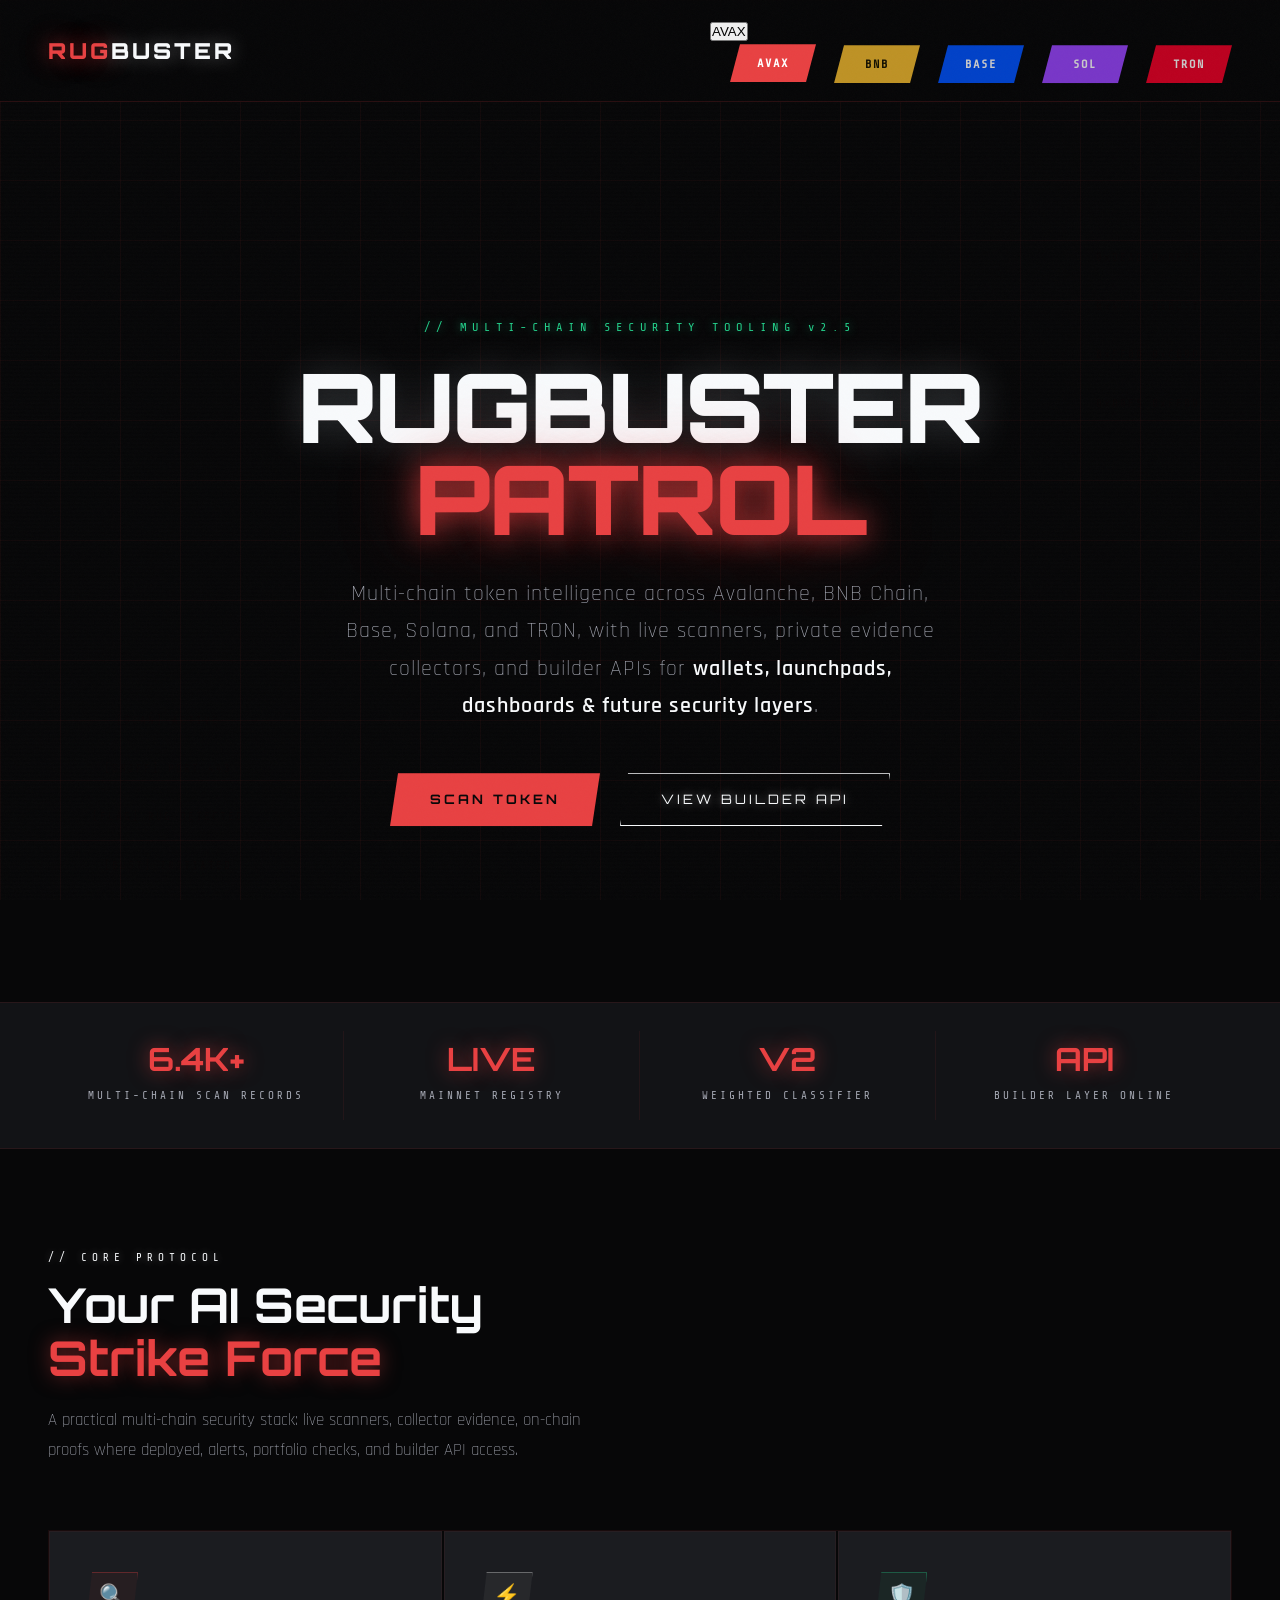
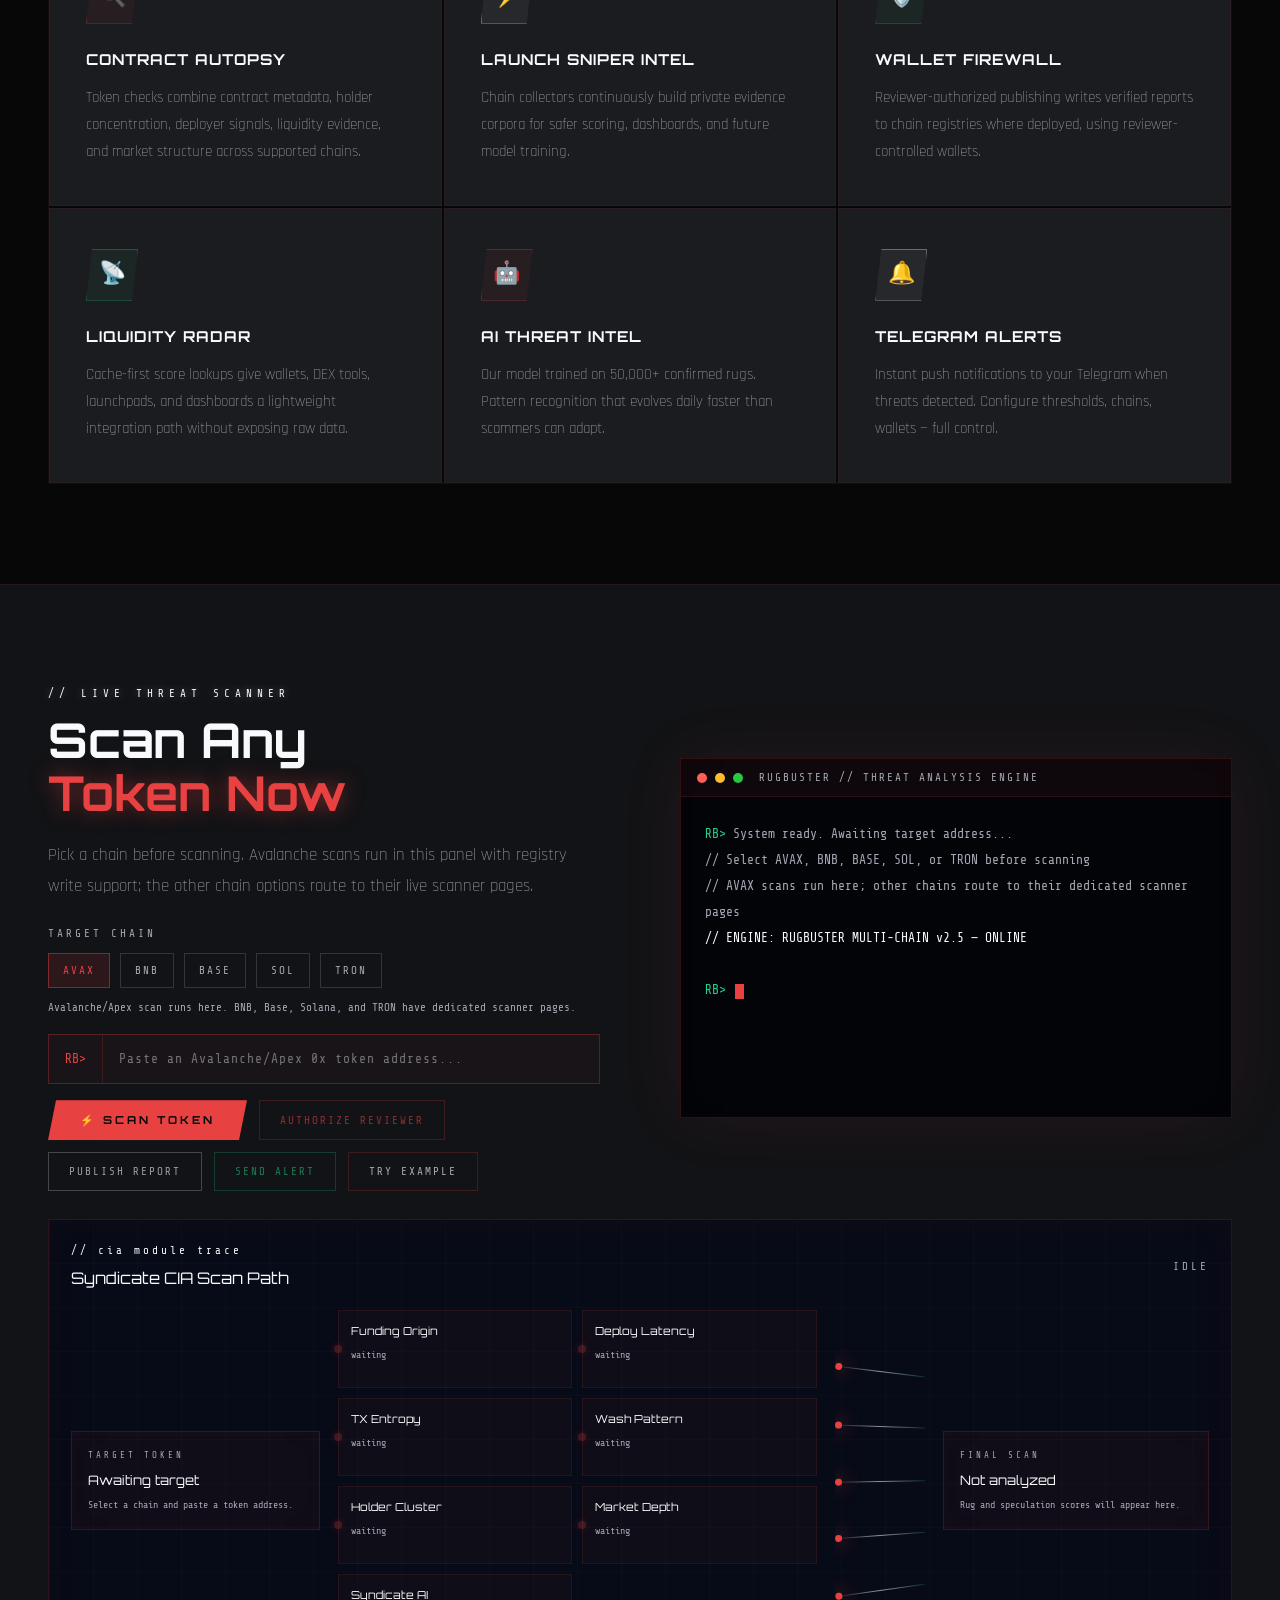
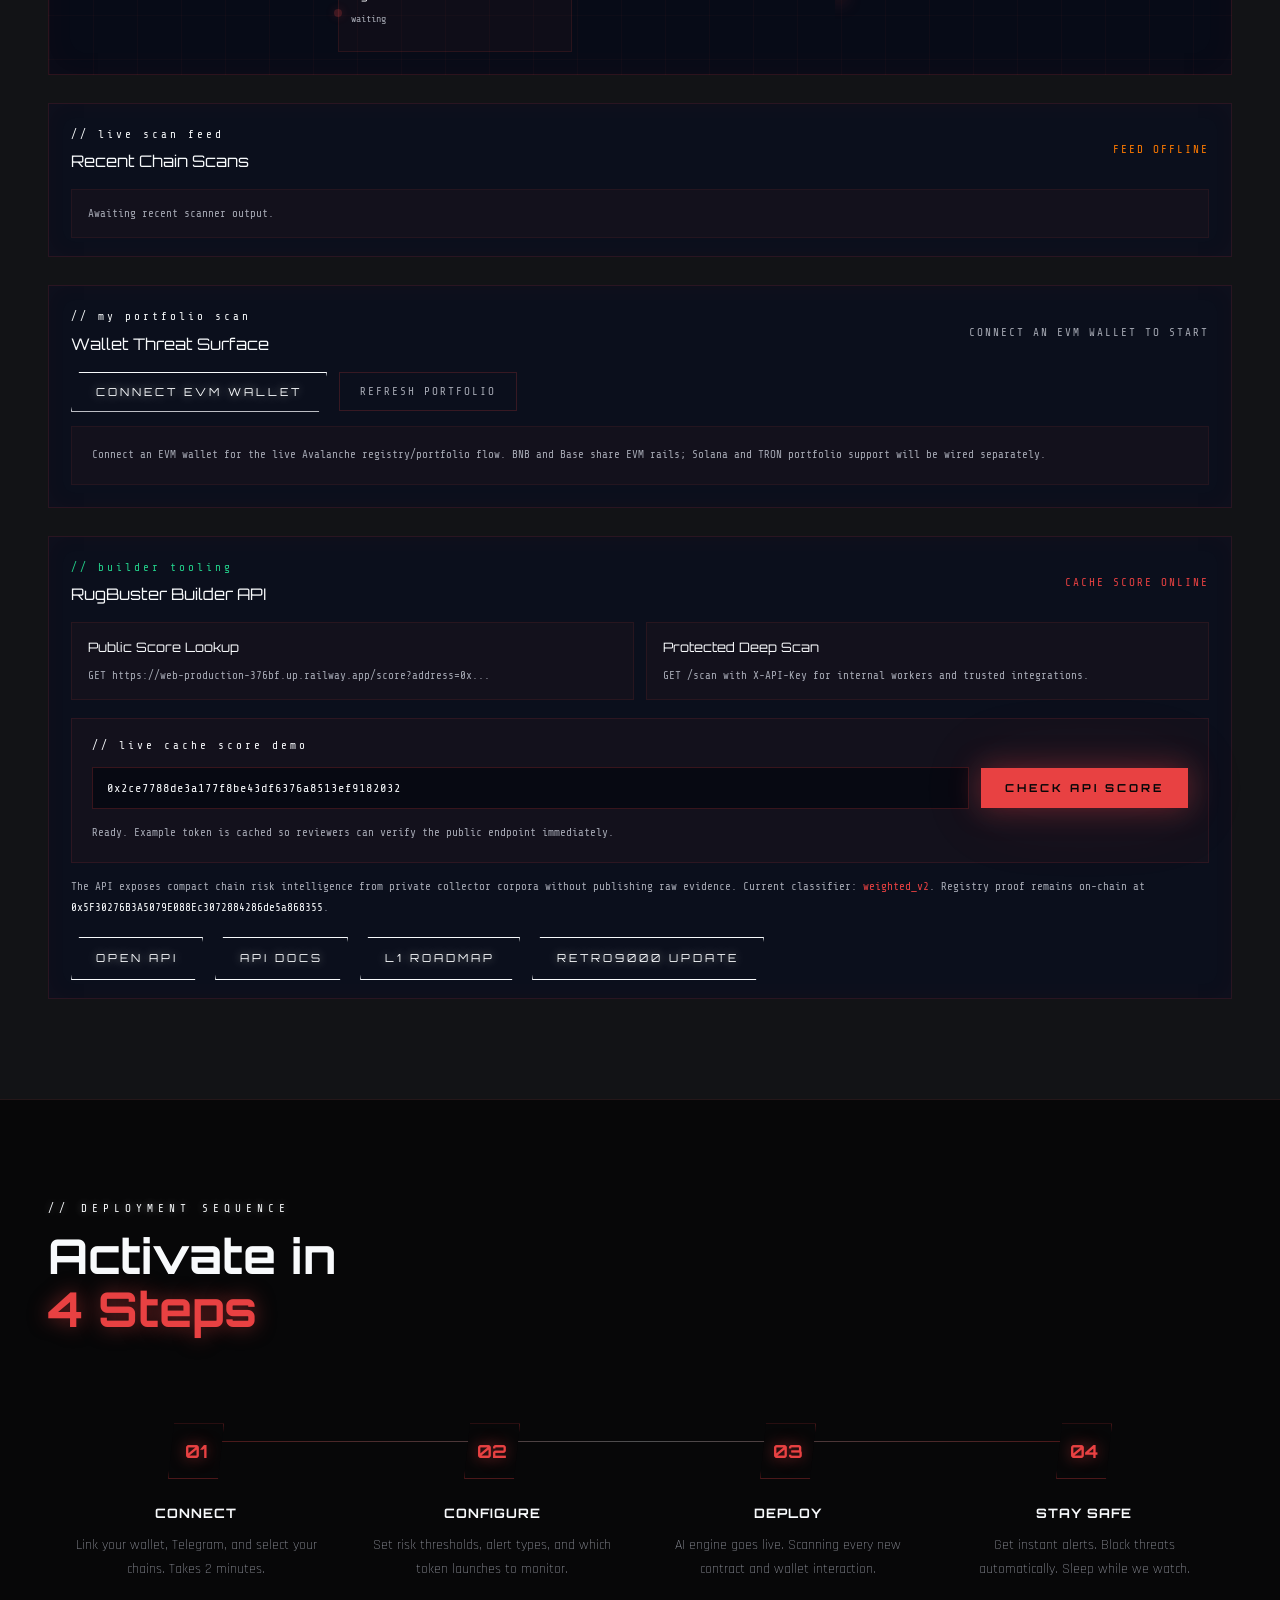
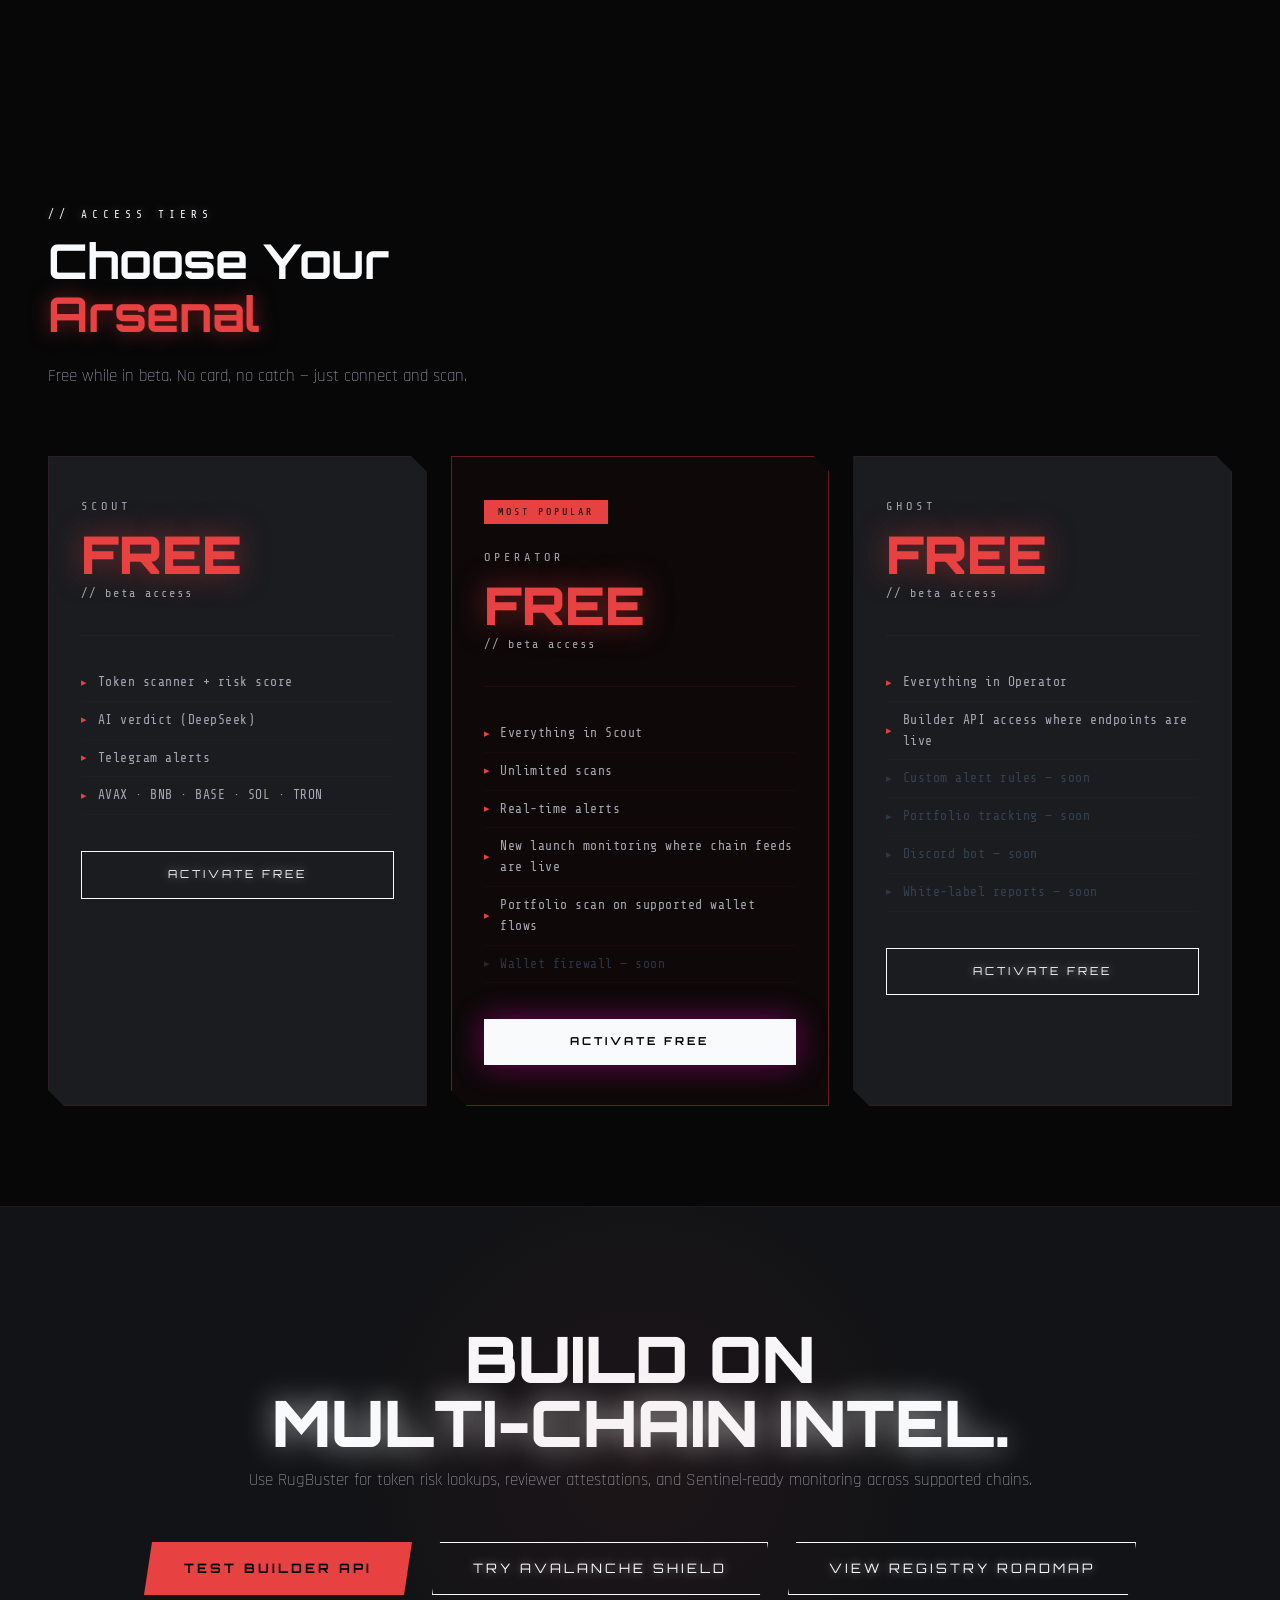
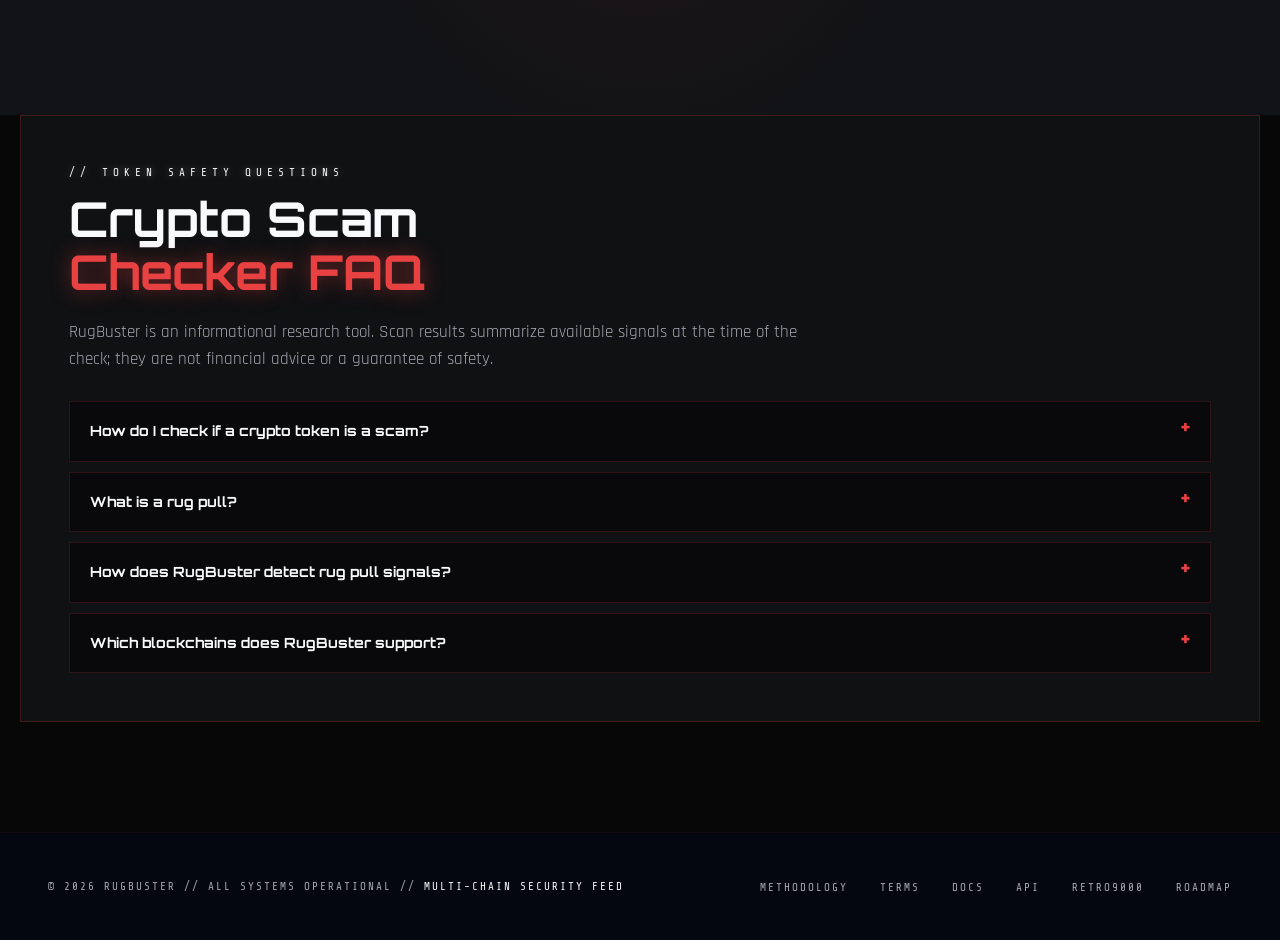
==== commit b96ba007: "Revert "Fix: pricing buttons aligned to bottom on all cards" This reverts commit 39249f52b8e16e7ffc5" ====
--- a/docs/index.html
+++ b/docs/index.html
@@ -1,24 +1,62 @@
-<!DOCTYPE html>
+﻿<!DOCTYPE html>
 <html lang="en">
 <head>
 <meta charset="UTF-8">
 <meta name="viewport" content="width=device-width, initial-scale=1.0">
-<title>RugBuster AI — Never Get Rugged Again</title>
+<script async src="https://www.googletagmanager.com/gtag/js?id=G-NECVZ0GPTS"></script>
+<script>
+  window.dataLayer = window.dataLayer || [];
+  function gtag(){dataLayer.push(arguments);}
+  gtag('js', new Date());
+  gtag('config', 'G-NECVZ0GPTS');
+</script>
+<meta name="google-site-verification" content="j2GC3gS52WJS5Vm4LmVzYU0UeRQDJx6Bx8O855gS-io">
+<title>Crypto Rug Pull & Scam Checker - Multi-Chain Token Scanner | RugBuster</title>
+<meta name="description" content="Check crypto tokens for rug pull and scam signals across Avalanche, BNB Chain, Base, Solana, and TRON with RugBuster's multi-chain security scanner.">
+<meta property="og:type" content="website">
+<meta property="og:site_name" content="RugBuster">
+<meta property="og:url" content="https://rugbuster.io/">
+<meta property="og:title" content="Crypto Rug Pull & Scam Checker | RugBuster">
+<meta property="og:description" content="Check token risk signals across Avalanche, BNB Chain, Base, Solana, and TRON before you trade.">
+<meta property="og:image" content="https://rugbuster.io/assets/rugbuster-og-v5.png">
+<meta property="og:image:width" content="1200">
+<meta property="og:image:height" content="630">
+<meta name="twitter:card" content="summary_large_image">
+<meta name="twitter:title" content="Crypto Rug Pull & Scam Checker | RugBuster">
+<meta name="twitter:description" content="Check token risk signals across Avalanche, BNB Chain, Base, Solana, and TRON before you trade.">
+<meta name="twitter:image" content="https://rugbuster.io/assets/rugbuster-og-v5.png">
+<meta name="theme-color" content="#070708">
+<link rel="icon" type="image/png" sizes="16x16" href="/assets/favicon-16.png">
+<link rel="icon" type="image/png" sizes="32x32" href="/assets/favicon-32.png">
+<link rel="apple-touch-icon" sizes="180x180" href="/assets/apple-touch-icon.png">
+<script type="application/ld+json">
+{
+  "@context": "https://schema.org",
+  "@type": "WebApplication",
+  "name": "RugBuster",
+  "url": "https://rugbuster.io/",
+  "applicationCategory": "SecurityApplication",
+  "operatingSystem": "Web",
+  "description": "Multi-chain token risk scanner for Avalanche, BNB Chain, Base, Solana, and TRON.",
+  "featureList": "Token risk checks, behavioral signal analysis, contract risk checks, live scan feeds"
+}
+</script>
 <link href="https://fonts.googleapis.com/css2?family=Share+Tech+Mono&family=Orbitron:wght@400;700;900&family=Rajdhani:wght@300;400;600&display=swap" rel="stylesheet">
+<script src="https://cdn.jsdelivr.net/npm/ethers@6.13.5/dist/ethers.umd.min.js"></script>
 <style>
   *, *::before, *::after { margin: 0; padding: 0; box-sizing: border-box; }
 
   :root {
-    --neon-cyan: #00f5ff;
-    --neon-pink: #ff00c8;
-    --neon-green: #00ff88;
-    --neon-orange: #ff6b00;
-    --dark-bg: #050811;
-    --dark-panel: #0a0f1e;
-    --dark-card: #0d1527;
-    --grid-line: rgba(0, 245, 255, 0.06);
-    --text-primary: #e8f4ff;
-    --text-muted: #5a7a9a;
+    --neon-cyan: #E84142;
+    --neon-pink: #F8FAFC;
+    --neon-green: #23D18B;
+    --neon-orange: #FFB020;
+    --dark-bg: #070708;
+    --dark-panel: #121316;
+    --dark-card: #1B1C20;
+    --grid-line: rgba(232, 65, 66, 0.055);
+    --text-primary: #F8FAFC;
+    --text-muted: #A5A8B3;
   }
 
   html { scroll-behavior: smooth; }
@@ -74,10 +112,11 @@
     display: flex;
     justify-content: space-between;
     align-items: center;
+    gap: 20px;
     padding: 18px 48px;
-    background: rgba(5, 8, 17, 0.85);
+    background: rgba(7, 7, 8, 0.9);
     backdrop-filter: blur(12px);
-    border-bottom: 1px solid rgba(0, 245, 255, 0.15);
+    border-bottom: 1px solid rgba(232, 65, 66, 0.15);
   }
 
   .logo {
@@ -85,16 +124,57 @@
     font-size: 22px;
     font-weight: 900;
     color: var(--neon-cyan);
-    text-shadow: 0 0 20px rgba(0, 245, 255, 0.7), 0 0 60px rgba(0, 245, 255, 0.3);
+    text-shadow: 0 0 20px rgba(232, 65, 66, 0.6), 0 0 60px rgba(232, 65, 66, 0.22);
     letter-spacing: 3px;
     text-decoration: none;
   }
 
-  .logo span { color: var(--neon-pink); text-shadow: 0 0 20px rgba(255,0,200,0.7); }
+  .logo span { color: var(--neon-pink); text-shadow: 0 0 20px rgba(255,255,255,0.35); }
+
+  .rb-chain-switch {
+    display: flex;
+    align-items: center;
+    gap: 18px;
+    margin-left: 20px;
+    margin-right: auto;
+  }
+
+  .rb-cs {
+    width: 86px;
+    height: 38px;
+    display: inline-flex;
+    align-items: center;
+    justify-content: center;
+    flex: 0 0 86px;
+    font-family: 'Share Tech Mono', monospace;
+    font-size: 12px;
+    font-weight: 700;
+    letter-spacing: 2px;
+    line-height: 1;
+    text-align: center;
+    text-decoration: none;
+    text-transform: uppercase;
+    clip-path: polygon(10px 0, 100% 0, calc(100% - 10px) 100%, 0 100%);
+    opacity: .78;
+    transition: opacity .18s ease, transform .18s ease, box-shadow .18s ease;
+  }
+
+  .rb-cs:hover,
+  .rb-cs.active {
+    opacity: 1;
+    transform: translateY(-1px);
+  }
+
+  .rb-cs-avax { background: #E84142; color: #fff; }
+  .rb-cs-bnb { background: #F3BA2F; color: #1a1500; }
+  .rb-cs-base { background: #0052ff; color: #fff; }
+  .rb-cs-sol { background: #9945FF; color: #fff; box-shadow: 0 0 18px rgba(153,69,255,.55); }
+  .rb-cs-tron { background: #ef0027; color: #fff; }
 
   nav ul {
     display: flex;
-    gap: 36px;
+    gap: 24px;
+    align-items: center;
     list-style: none;
   }
 
@@ -110,7 +190,7 @@
 
   nav a:hover {
     color: var(--neon-cyan);
-    text-shadow: 0 0 10px rgba(0, 245, 255, 0.6);
+    text-shadow: 0 0 10px rgba(232, 65, 66, 0.6);
   }
 
   .nav-cta {
@@ -122,14 +202,14 @@
     letter-spacing: 2px;
     text-transform: uppercase;
     transition: all 0.2s !important;
-    text-shadow: 0 0 8px rgba(255,0,200,0.4) !important;
+    text-shadow: 0 0 8px rgba(255,255,255,0.4) !important;
   }
 
   .nav-cta:hover {
     background: var(--neon-pink);
     color: var(--dark-bg) !important;
     text-shadow: none !important;
-    box-shadow: 0 0 30px rgba(255,0,200,0.5);
+    box-shadow: 0 0 30px rgba(255,255,255,0.5);
   }
 
   /* HERO */
@@ -149,7 +229,7 @@
     font-size: 12px;
     letter-spacing: 6px;
     color: var(--neon-green);
-    text-shadow: 0 0 10px rgba(0,255,136,0.6);
+    text-shadow: 0 0 10px rgba(35,209,139,0.6);
     margin-bottom: 24px;
     animation: pulse-glow 3s ease-in-out infinite;
   }
@@ -178,7 +258,7 @@
   .hero-title .line2 {
     display: block;
     color: var(--neon-cyan);
-    text-shadow: 0 0 30px rgba(0, 245, 255, 0.8), 0 0 80px rgba(0, 245, 255, 0.4);
+    text-shadow: 0 0 30px rgba(232, 65, 66, 0.8), 0 0 80px rgba(232, 65, 66, 0.4);
   }
 
   @keyframes glitch {
@@ -228,12 +308,12 @@
     transition: all 0.2s;
     text-decoration: none;
     display: inline-block;
-    box-shadow: 0 0 30px rgba(0, 245, 255, 0.4), 0 0 80px rgba(0, 245, 255, 0.1);
+    box-shadow: 0 0 30px rgba(232, 65, 66, 0.4), 0 0 80px rgba(232, 65, 66, 0.1);
   }
 
   .btn-primary:hover {
     background: #fff;
-    box-shadow: 0 0 50px rgba(0, 245, 255, 0.8), 0 0 120px rgba(0, 245, 255, 0.3);
+    box-shadow: 0 0 50px rgba(232, 65, 66, 0.8), 0 0 120px rgba(232, 65, 66, 0.3);
     transform: translateY(-2px);
   }
 
@@ -252,20 +332,20 @@
     transition: all 0.2s;
     text-decoration: none;
     display: inline-block;
-    text-shadow: 0 0 10px rgba(255,0,200,0.5);
+    text-shadow: 0 0 10px rgba(255,255,255,0.5);
   }
 
   .btn-secondary:hover {
-    background: rgba(255,0,200,0.1);
-    box-shadow: 0 0 30px rgba(255,0,200,0.4);
+    background: rgba(255,255,255,0.1);
+    box-shadow: 0 0 30px rgba(255,255,255,0.4);
     transform: translateY(-2px);
   }
 
   /* STATS BAR */
   .stats-bar {
     background: var(--dark-panel);
-    border-top: 1px solid rgba(0, 245, 255, 0.1);
-    border-bottom: 1px solid rgba(0, 245, 255, 0.1);
+    border-top: 1px solid rgba(232, 65, 66, 0.1);
+    border-bottom: 1px solid rgba(232, 65, 66, 0.1);
     padding: 28px 48px;
     display: grid;
     grid-template-columns: repeat(4, 1fr);
@@ -275,7 +355,7 @@
   .stat-item {
     text-align: center;
     padding: 12px 24px;
-    border-right: 1px solid rgba(0, 245, 255, 0.08);
+    border-right: 1px solid rgba(232, 65, 66, 0.08);
   }
 
   .stat-item:last-child { border-right: none; }
@@ -285,7 +365,7 @@
     font-size: 32px;
     font-weight: 700;
     color: var(--neon-cyan);
-    text-shadow: 0 0 20px rgba(0, 245, 255, 0.6);
+    text-shadow: 0 0 20px rgba(232, 65, 66, 0.6);
     display: block;
     line-height: 1;
     margin-bottom: 6px;
@@ -313,7 +393,7 @@
     color: var(--neon-pink);
     text-transform: uppercase;
     margin-bottom: 12px;
-    text-shadow: 0 0 8px rgba(255,0,200,0.4);
+    text-shadow: 0 0 8px rgba(255,255,255,0.4);
   }
 
   .section-title {
@@ -325,7 +405,7 @@
     color: var(--text-primary);
   }
 
-  .section-title span { color: var(--neon-cyan); text-shadow: 0 0 20px rgba(0,245,255,0.5); }
+  .section-title span { color: var(--neon-cyan); text-shadow: 0 0 20px rgba(232,65,66,0.5); }
 
   .section-desc {
     font-size: 17px;
@@ -341,13 +421,13 @@
     grid-template-columns: repeat(3, 1fr);
     gap: 2px;
     margin-top: 64px;
-    border: 1px solid rgba(0, 245, 255, 0.08);
+    border: 1px solid rgba(232, 65, 66, 0.08);
   }
 
   .feature-card {
     background: var(--dark-card);
     padding: 40px 36px;
-    border: 1px solid rgba(0, 245, 255, 0.06);
+    border: 1px solid rgba(232, 65, 66, 0.06);
     transition: all 0.3s;
     position: relative;
     overflow: hidden;
@@ -366,32 +446,32 @@
   .feature-card:hover::before { opacity: 1; }
 
   .feature-card:hover {
-    background: rgba(0, 245, 255, 0.03);
-    border-color: rgba(0, 245, 255, 0.2);
+    background: rgba(232, 65, 66, 0.03);
+    border-color: rgba(232, 65, 66, 0.2);
     transform: translateY(-4px);
   }
 
   .feature-icon {
     width: 52px;
     height: 52px;
-    border: 1px solid rgba(0, 245, 255, 0.3);
+    border: 1px solid rgba(232, 65, 66, 0.3);
     display: flex;
     align-items: center;
     justify-content: center;
     margin-bottom: 24px;
     font-size: 22px;
     clip-path: polygon(6px 0%, 100% 0%, calc(100% - 6px) 100%, 0% 100%);
-    background: rgba(0, 245, 255, 0.05);
+    background: rgba(232, 65, 66, 0.05);
   }
 
   .feature-card.pink .feature-icon {
-    border-color: rgba(255, 0, 200, 0.3);
-    background: rgba(255, 0, 200, 0.05);
+    border-color: rgba(255, 255, 255, 0.3);
+    background: rgba(255, 255, 255, 0.05);
   }
 
   .feature-card.green .feature-icon {
-    border-color: rgba(0, 255, 136, 0.3);
-    background: rgba(0, 255, 136, 0.05);
+    border-color: rgba(35, 209, 139, 0.3);
+    background: rgba(35, 209, 139, 0.05);
   }
 
   .feature-title {
@@ -411,113 +491,11 @@
     font-weight: 300;
   }
 
-  /* INTELLIGENCE UPDATE */
-  .intel-panel {
-    margin-top: 64px;
-    border: 1px solid rgba(0, 245, 255, 0.16);
-    background: linear-gradient(135deg, rgba(0,245,255,0.05), rgba(255,0,200,0.025));
-    padding: 36px;
-    position: relative;
-    overflow: hidden;
-  }
-
-  .intel-panel::before {
-    content: '';
-    position: absolute;
-    top: 0;
-    left: 0;
-    right: 0;
-    height: 2px;
-    background: linear-gradient(90deg, var(--neon-green), var(--neon-cyan), var(--neon-pink));
-    opacity: 0.75;
-  }
-
-  .intel-grid {
-    display: grid;
-    grid-template-columns: 1.1fr 0.9fr;
-    gap: 36px;
-    align-items: start;
-  }
-
-  .intel-kicker {
-    font-family: 'Share Tech Mono', monospace;
-    font-size: 11px;
-    letter-spacing: 4px;
-    color: var(--neon-green);
-    text-transform: uppercase;
-    margin-bottom: 12px;
-  }
-
-  .intel-title {
-    font-family: 'Orbitron', monospace;
-    font-size: clamp(24px, 3vw, 34px);
-    line-height: 1.15;
-    margin-bottom: 14px;
-    color: var(--text-primary);
-  }
-
-  .intel-title span { color: var(--neon-cyan); text-shadow: 0 0 18px rgba(0,245,255,0.45); }
-
-  .intel-copy {
-    color: var(--text-muted);
-    font-size: 16px;
-    line-height: 1.8;
-    max-width: 620px;
-  }
-
-  .intel-metrics {
-    display: grid;
-    grid-template-columns: 1fr 1fr;
-    gap: 12px;
-  }
-
-  .intel-metric {
-    border: 1px solid rgba(0,245,255,0.12);
-    background: rgba(5,8,17,0.55);
-    padding: 18px;
-  }
-
-  .intel-metric strong {
-    display: block;
-    font-family: 'Orbitron', monospace;
-    font-size: 24px;
-    color: var(--neon-cyan);
-    line-height: 1;
-    margin-bottom: 8px;
-  }
-
-  .intel-metric span {
-    font-family: 'Share Tech Mono', monospace;
-    font-size: 10px;
-    color: var(--text-muted);
-    letter-spacing: 2px;
-    text-transform: uppercase;
-  }
-
-  .intel-list {
-    list-style: none;
-    margin-top: 22px;
-  }
-
-  .intel-list li {
-    font-family: 'Share Tech Mono', monospace;
-    font-size: 12px;
-    color: var(--text-muted);
-    padding: 7px 0;
-    border-bottom: 1px solid rgba(0,245,255,0.05);
-  }
-
-  .intel-list li::before {
-    content: '>';
-    color: var(--neon-green);
-    margin-right: 10px;
-  }
-
   /* TERMINAL */
   .terminal-section {
     background: var(--dark-panel);
-    border-top: 1px solid rgba(0, 245, 255, 0.08);
-    border-bottom: 1px solid rgba(0, 245, 255, 0.08);
+    border-top: 1px solid rgba(232, 65, 66, 0.08);
+    border-bottom: 1px solid rgba(232, 65, 66, 0.08);
     padding: 100px 48px;
   }
 
@@ -530,18 +508,301 @@
     align-items: center;
   }
 
+  .monitor-panel {
+    max-width: 1280px;
+    margin: 28px auto 0;
+    border: 1px solid rgba(232,65,66,0.14);
+    background: rgba(10,15,30,0.82);
+    padding: 22px 22px 18px;
+    box-shadow: inset 0 0 24px rgba(232,65,66,0.03);
+  }
+
+  .monitor-grid {
+    display: grid;
+    grid-template-columns: repeat(2, minmax(0, 1fr));
+    gap: 12px;
+  }
+
+  .monitor-card {
+    border: 1px solid rgba(232,65,66,0.1);
+    padding: 14px 16px;
+    background: rgba(232,65,66,0.03);
+  }
+
+  .cia-flow-panel {
+    max-width: 1280px;
+    margin: 28px auto 0;
+    border: 1px solid rgba(232,65,66,0.16);
+    background:
+      linear-gradient(90deg, rgba(232,65,66,0.035) 1px, transparent 1px),
+      linear-gradient(0deg, rgba(232,65,66,0.028) 1px, transparent 1px),
+      rgba(7,12,24,0.9);
+    background-size: 44px 44px;
+    padding: 22px;
+    box-shadow: inset 0 0 34px rgba(232,65,66,0.035);
+    overflow: hidden;
+  }
+
+  .cia-flow-head {
+    display: flex;
+    justify-content: space-between;
+    gap: 16px;
+    align-items: center;
+    margin-bottom: 18px;
+  }
+
+  .cia-flow-kicker {
+    font-family: 'Share Tech Mono', monospace;
+    font-size: 11px;
+    color: var(--neon-pink);
+    letter-spacing: 3px;
+  }
+
+  .cia-flow-title {
+    font-family: 'Orbitron', monospace;
+    font-size: 16px;
+    color: var(--text-primary);
+    margin-top: 6px;
+  }
+
+  .cia-flow-state {
+    font-family: 'Share Tech Mono', monospace;
+    font-size: 11px;
+    color: var(--text-muted);
+    letter-spacing: 3px;
+    text-align: right;
+  }
+
+  .cia-flow-state.scanning { color: var(--neon-pink); }
+  .cia-flow-state.complete { color: var(--neon-green); }
+  .cia-flow-state.warn { color: var(--neon-orange); }
+  .cia-flow-state.danger { color: #ff3d3d; }
+
+  .cia-flow-grid {
+    display: grid;
+    grid-template-columns: minmax(180px, 0.7fr) minmax(300px, 1.35fr) minmax(90px, 0.25fr) minmax(190px, 0.75fr);
+    gap: 18px;
+    align-items: center;
+  }
+
+  .cia-node {
+    border: 1px solid rgba(232,65,66,0.18);
+    background: rgba(232,65,66,0.04);
+    padding: 16px;
+    min-height: 92px;
+    position: relative;
+    box-shadow: inset 0 0 24px rgba(232,65,66,0.025);
+  }
+
+  .cia-node-label {
+    font-family: 'Share Tech Mono', monospace;
+    font-size: 9px;
+    color: var(--text-muted);
+    letter-spacing: 3px;
+    text-transform: uppercase;
+    margin-bottom: 8px;
+  }
+
+  .cia-node-main {
+    font-family: 'Orbitron', monospace;
+    font-size: 13px;
+    color: var(--text-primary);
+    line-height: 1.45;
+    overflow: hidden;
+    text-overflow: ellipsis;
+  }
+
+  .cia-node-sub {
+    font-family: 'Share Tech Mono', monospace;
+    font-size: 10px;
+    color: var(--text-muted);
+    line-height: 1.55;
+    margin-top: 8px;
+    word-break: break-all;
+  }
+
+  .cia-module-stack {
+    display: grid;
+    grid-template-columns: repeat(2, minmax(0, 1fr));
+    gap: 10px;
+    position: relative;
+  }
+
+  .cia-module-node {
+    border: 1px solid rgba(232,65,66,0.12);
+    background: rgba(232,65,66,0.03);
+    min-height: 78px;
+    padding: 12px 12px 10px;
+    position: relative;
+    transition: border-color 0.22s ease, box-shadow 0.22s ease, background 0.22s ease;
+  }
+
+  .cia-module-node::before {
+    content: "";
+    position: absolute;
+    left: -5px;
+    top: 50%;
+    width: 8px;
+    height: 8px;
+    transform: translateY(-50%);
+    background: rgba(232,65,66,0.25);
+    border-radius: 50%;
+    box-shadow: 0 0 10px rgba(232,65,66,0.2);
+  }
+
+  .cia-module-node.active {
+    border-color: rgba(255,255,255,0.72);
+    background: rgba(255,255,255,0.055);
+    box-shadow: 0 0 22px rgba(255,255,255,0.14);
+  }
+
+  .cia-module-node.active::before {
+    background: var(--neon-pink);
+    box-shadow: 0 0 18px rgba(255,255,255,0.85);
+    animation: pulse-glow 0.9s ease-in-out infinite;
+  }
+
+  .cia-module-node.complete {
+    border-color: rgba(35,209,139,0.52);
+    background: rgba(35,209,139,0.045);
+    box-shadow: 0 0 20px rgba(35,209,139,0.08);
+  }
+
+  .cia-module-node.complete::before {
+    background: var(--neon-green);
+    box-shadow: 0 0 16px rgba(35,209,139,0.8);
+  }
+
+  .cia-module-node.warn {
+    border-color: rgba(255,107,0,0.62);
+    background: rgba(255,107,0,0.045);
+  }
+
+  .cia-module-name {
+    font-family: 'Orbitron', monospace;
+    font-size: 11px;
+    color: var(--text-primary);
+    margin-bottom: 8px;
+    white-space: nowrap;
+    overflow: hidden;
+    text-overflow: ellipsis;
+  }
+
+  .cia-module-detail {
+    font-family: 'Share Tech Mono', monospace;
+    font-size: 10px;
+    color: var(--text-muted);
+    line-height: 1.45;
+    min-height: 28px;
+  }
+
+  .cia-link-stage {
+    position: relative;
+    height: 100%;
+    min-height: 252px;
+    overflow: hidden;
+  }
+
+  .cia-link {
+    position: absolute;
+    height: 1px;
+    left: 0;
+    right: 0;
+    top: 50%;
+    background: linear-gradient(90deg, rgba(232,65,66,0.05), rgba(255,255,255,0.55), rgba(35,209,139,0.18));
+  }
+
+  .cia-link::after {
+    content: "";
+    position: absolute;
+    top: -3px;
+    left: 0;
+    width: 7px;
+    height: 7px;
+    border-radius: 50%;
+    background: var(--neon-cyan);
+    box-shadow: 0 0 18px rgba(232,65,66,0.9);
+    animation: ciaTrace 2.3s linear infinite;
+  }
+
+  .cia-link:nth-child(1) { top: 18%; transform: rotate(7deg); }
+  .cia-link:nth-child(2) { top: 34%; transform: rotate(2deg); }
+  .cia-link:nth-child(3) { top: 50%; transform: rotate(-1deg); }
+  .cia-link:nth-child(4) { top: 66%; transform: rotate(-4deg); }
+  .cia-link:nth-child(5) { top: 82%; transform: rotate(-8deg); }
+
+  .cia-final-node.complete {
+    border-color: rgba(35,209,139,0.62);
+    box-shadow: 0 0 28px rgba(35,209,139,0.14), inset 0 0 30px rgba(35,209,139,0.035);
+  }
+
+  .cia-final-node.warn {
+    border-color: rgba(255,107,0,0.7);
+    box-shadow: 0 0 28px rgba(255,107,0,0.12), inset 0 0 30px rgba(255,107,0,0.035);
+  }
+
+  .cia-final-node.danger {
+    border-color: rgba(255,61,61,0.8);
+    box-shadow: 0 0 34px rgba(255,61,61,0.18), inset 0 0 30px rgba(255,61,61,0.04);
+  }
+
+  @keyframes ciaTrace {
+    from { transform: translateX(0); opacity: 0; }
+    10% { opacity: 1; }
+    90% { opacity: 1; }
+    to { transform: translateX(96px); opacity: 0; }
+  }
+
+  .portfolio-panel {
+    max-width: 1280px;
+    margin: 28px auto 0;
+    border: 1px solid rgba(232,65,66,0.14);
+    background: rgba(10,15,30,0.82);
+    padding: 22px;
+    box-shadow: inset 0 0 24px rgba(232,65,66,0.03);
+  }
+
+  .portfolio-panel.alert {
+    border-color: rgba(255,61,61,0.5);
+    box-shadow: inset 0 0 24px rgba(255,61,61,0.05), 0 0 28px rgba(255,61,61,0.08);
+  }
+
+  .portfolio-row {
+    display: grid;
+    grid-template-columns: minmax(220px, 1.2fr) minmax(120px, 0.7fr) minmax(120px, 0.7fr) minmax(150px, 0.8fr) minmax(150px, 0.8fr);
+    gap: 12px;
+    align-items: center;
+    padding: 14px 16px;
+    border: 1px solid rgba(232,65,66,0.08);
+    background: rgba(232,65,66,0.03);
+  }
+
+  .portfolio-row + .portfolio-row {
+    margin-top: 10px;
+  }
+
+  .portfolio-row.risk {
+    border-color: rgba(255,61,61,0.35);
+    background: rgba(255,61,61,0.06);
+  }
+
+  .portfolio-row.warn {
+    border-color: rgba(255,153,0,0.28);
+    background: rgba(255,153,0,0.05);
+  }
+
   .terminal {
     background: #020408;
-    border: 1px solid rgba(0, 245, 255, 0.2);
+    border: 1px solid rgba(232, 65, 66, 0.2);
     padding: 0;
     font-family: 'Share Tech Mono', monospace;
     font-size: 13px;
-    box-shadow: 0 0 60px rgba(0, 245, 255, 0.08), inset 0 0 30px rgba(0, 245, 255, 0.02);
+    box-shadow: 0 0 60px rgba(232, 65, 66, 0.08), inset 0 0 30px rgba(232, 65, 66, 0.02);
   }
 
   .terminal-bar {
-    background: rgba(0, 245, 255, 0.05);
-    border-bottom: 1px solid rgba(0, 245, 255, 0.15);
+    background: rgba(232, 65, 66, 0.05);
+    border-bottom: 1px solid rgba(232, 65, 66, 0.15);
     padding: 10px 16px;
     display: flex;
     align-items: center;
@@ -600,7 +861,7 @@
 
   .pricing-card {
     background: var(--dark-card);
-    border: 1px solid rgba(0, 245, 255, 0.08);
+    border: 1px solid rgba(232, 65, 66, 0.08);
     padding: 40px 32px;
     position: relative;
     transition: all 0.3s;
@@ -608,14 +869,14 @@
   }
 
   .pricing-card.featured {
-    border-color: rgba(0, 245, 255, 0.4);
-    background: rgba(0, 245, 255, 0.03);
-    box-shadow: 0 0 60px rgba(0, 245, 255, 0.08);
+    border-color: rgba(232, 65, 66, 0.4);
+    background: rgba(232, 65, 66, 0.03);
+    box-shadow: 0 0 60px rgba(232, 65, 66, 0.08);
   }
 
   .pricing-card:hover {
     transform: translateY(-6px);
-    border-color: rgba(0, 245, 255, 0.3);
+    border-color: rgba(232, 65, 66, 0.3);
   }
 
   .featured-badge {
@@ -644,7 +905,7 @@
     font-size: 52px;
     font-weight: 900;
     color: var(--neon-cyan);
-    text-shadow: 0 0 30px rgba(0,245,255,0.5);
+    text-shadow: 0 0 30px rgba(232,65,66,0.5);
     line-height: 1;
     margin-bottom: 4px;
   }
@@ -666,7 +927,7 @@
 
   .price-divider {
     border: none;
-    border-top: 1px solid rgba(0,245,255,0.08);
+    border-top: 1px solid rgba(232,65,66,0.08);
     margin-bottom: 28px;
   }
 
@@ -684,7 +945,7 @@
     align-items: center;
     gap: 10px;
     letter-spacing: 0.5px;
-    border-bottom: 1px solid rgba(0,245,255,0.04);
+    border-bottom: 1px solid rgba(232,65,66,0.04);
   }
 
   .price-features li::before {
@@ -696,28 +957,6 @@
 
   .price-features li.off { color: rgba(90, 122, 154, 0.4); }
   .price-features li.off::before { color: rgba(90,122,154,0.3); }
-
-  /* SOLANA BUILDER API */
-  .builder-api-panel {
-    max-width: 1280px;
-    margin: 28px auto 0;
-    border: 1px solid rgba(0,245,255,0.14);
-    background: rgba(10,15,30,0.82);
-    padding: 22px;
-    box-shadow: inset 0 0 24px rgba(0,245,255,0.03);
-  }
-
-  .builder-api-grid {
-    display: grid;
-    grid-template-columns: repeat(2, minmax(0, 1fr));
-    gap: 12px;
-  }
-
-  .builder-api-card {
-    border: 1px solid rgba(0,245,255,0.1);
-    padding: 14px 16px;
-    background: rgba(0,245,255,0.03);
-  }
 
   /* HOW IT WORKS */
   .how-grid {
@@ -747,7 +986,7 @@
   .how-num {
     width: 56px;
     height: 56px;
-    border: 1px solid rgba(0, 245, 255, 0.3);
+    border: 1px solid rgba(232, 65, 66, 0.3);
     display: flex;
     align-items: center;
     justify-content: center;
@@ -756,7 +995,7 @@
     font-size: 18px;
     font-weight: 700;
     color: var(--neon-cyan);
-    text-shadow: 0 0 15px rgba(0,245,255,0.6);
+    text-shadow: 0 0 15px rgba(232,65,66,0.6);
     background: var(--dark-bg);
     clip-path: polygon(6px 0%, 100% 0%, calc(100% - 6px) 100%, 0% 100%);
     position: relative;
@@ -783,7 +1022,7 @@
   /* CTA FOOTER */
   .cta-section {
     background: var(--dark-panel);
-    border-top: 1px solid rgba(0, 245, 255, 0.1);
+    border-top: 1px solid rgba(232, 65, 66, 0.1);
     text-align: center;
     padding: 120px 48px;
     position: relative;
@@ -797,7 +1036,7 @@
     transform: translate(-50%, -50%);
     width: 600px;
     height: 600px;
-    background: radial-gradient(circle, rgba(0,245,255,0.05) 0%, transparent 70%);
+    background: radial-gradient(circle, rgba(232,65,66,0.05) 0%, transparent 70%);
     pointer-events: none;
   }
 
@@ -810,7 +1049,7 @@
     line-height: 1;
   }
 
-  .cta-title span { color: var(--neon-pink); text-shadow: 0 0 30px rgba(255,0,200,0.6); }
+  .cta-title span { color: var(--neon-pink); text-shadow: 0 0 30px rgba(255,255,255,0.6); }
 
   .cta-sub {
     font-size: 17px;
@@ -818,6 +1057,23 @@
     margin-bottom: 48px;
     font-weight: 300;
   }
+
+  .faq-section {
+    max-width: 1240px;
+    margin: 0 auto 110px;
+    padding: 48px clamp(22px, 4vw, 48px);
+    border: 1px solid rgba(232,65,66,0.22);
+    background: rgba(18,19,22,0.9);
+  }
+
+  .faq-intro { max-width: 760px; margin: 10px 0 28px; color: var(--text-muted); }
+  .faq-list { display: grid; gap: 10px; }
+  .faq-item { border: 1px solid rgba(232,65,66,0.18); background: rgba(7,7,8,0.7); }
+  .faq-item summary { padding: 18px 20px; cursor: pointer; color: var(--text-primary); font-family: 'Orbitron', sans-serif; font-size: 14px; font-weight: 700; list-style: none; }
+  .faq-item summary::-webkit-details-marker { display: none; }
+  .faq-item summary::after { content: '+'; float: right; color: var(--neon-cyan); font-size: 20px; line-height: 12px; }
+  .faq-item[open] summary::after { content: '-'; }
+  .faq-item p { max-width: 920px; padding: 0 20px 19px; color: var(--text-muted); line-height: 1.65; }
 
   /* FOOTER */
   footer {
@@ -825,7 +1081,7 @@
     display: flex;
     justify-content: space-between;
     align-items: center;
-    border-top: 1px solid rgba(0, 245, 255, 0.06);
+    border-top: 1px solid rgba(232, 65, 66, 0.06);
     background: rgba(5, 8, 17, 0.9);
   }
 
@@ -859,7 +1115,7 @@
     position: absolute;
     font-family: 'Share Tech Mono', monospace;
     font-size: 11px;
-    color: rgba(0, 245, 255, 0.04);
+    color: rgba(232, 65, 66, 0.04);
     pointer-events: none;
     letter-spacing: 2px;
     line-height: 2.2;
@@ -889,412 +1145,43 @@
     background-size: 128px;
   }
 
-  /* PORTFOLIO */
-  .portfolio-row {
-    display: grid;
-    grid-template-columns: 48px 1fr auto auto;
-    align-items: center;
-    gap: 16px;
-    padding: 16px 20px;
-    border-bottom: 1px solid rgba(0,245,255,0.06);
-    transition: background 0.2s;
-    cursor: default;
-  }
-  .portfolio-row:hover { background: rgba(0,245,255,0.02); }
-  .portfolio-row.danger  { background: rgba(255,61,61,0.05);  border-left: 3px solid #ff3d3d; }
-  .portfolio-row.warning { background: rgba(255,107,0,0.05);  border-left: 3px solid var(--neon-orange); }
-  .portfolio-row.safe    { background: rgba(0,255,136,0.02);  border-left: 3px solid rgba(0,255,136,0.3); }
-  .portfolio-row.scanning { opacity: 0.5; }
-
-  .port-icon {
-    width: 40px; height: 40px;
-    border-radius: 50%;
-    object-fit: cover;
-    border: 1px solid rgba(0,245,255,0.2);
-    background: rgba(0,245,255,0.05);
-    display: flex; align-items: center; justify-content: center;
-    font-size: 18px;
-    overflow: hidden;
-  }
-  .port-icon img { width: 100%; height: 100%; object-fit: cover; border-radius: 50%; }
-
-  .port-name {
-    font-family: 'Orbitron', monospace;
-    font-size: 13px;
-    font-weight: 700;
-    color: var(--text-primary);
-    margin-bottom: 3px;
-  }
-  .port-flags {
-    font-family: 'Share Tech Mono', monospace;
-    font-size: 11px;
-    color: var(--text-muted);
-    letter-spacing: 0.5px;
-  }
-  .port-balance {
-    font-family: 'Share Tech Mono', monospace;
-    font-size: 12px;
-    color: var(--text-muted);
-    text-align: right;
-    white-space: nowrap;
-  }
-  .port-risk {
-    font-family: 'Orbitron', monospace;
-    font-size: 13px;
-    font-weight: 700;
-    text-align: right;
-    min-width: 90px;
-  }
-  .port-risk.r-danger  { color: #ff3d3d; text-shadow: 0 0 10px rgba(255,61,61,0.5); }
-  .port-risk.r-warning { color: var(--neon-orange); }
-  .port-risk.r-safe    { color: var(--neon-green); }
-  .port-risk.r-scan    { color: var(--text-muted); }
-
-  /* CIA SCAN PATH */
-  .cia-section {
-    max-width: 1280px;
-    margin: 36px auto 0;
-    border: 1px solid rgba(0,245,255,0.12);
-    background:
-      linear-gradient(180deg, rgba(13,21,39,0.92), rgba(8,12,24,0.86)),
-      repeating-linear-gradient(90deg, transparent 0 79px, rgba(0,245,255,0.035) 80px);
-    padding: 28px;
-    position: relative;
-    overflow: hidden;
-  }
-
-  .cia-topline {
-    display: flex;
-    align-items: center;
-    justify-content: space-between;
-    gap: 18px;
-    margin-bottom: 22px;
-  }
-
-  .cia-status {
-    font-family: 'Share Tech Mono', monospace;
-    font-size: 11px;
-    letter-spacing: 4px;
-    color: var(--text-muted);
-    text-transform: uppercase;
-  }
-
-  .cia-status.active { color: var(--neon-orange); }
-  .cia-status.complete { color: var(--neon-green); }
-
-  .cia-workflow {
-    display: grid;
-    grid-template-columns: 0.85fr 1.6fr 0.95fr;
-    gap: 28px;
-    align-items: center;
-  }
-
-  .cia-target,
-  .cia-final {
-    border: 1px solid rgba(0,245,255,0.18);
-    background: rgba(0,245,255,0.035);
-    padding: 22px;
-    min-height: 138px;
-  }
-
-  .cia-target-label,
-  .cia-module-label,
-  .cia-final-label {
-    font-family: 'Share Tech Mono', monospace;
-    color: var(--text-muted);
-    font-size: 10px;
-    letter-spacing: 4px;
-    text-transform: uppercase;
-    margin-bottom: 9px;
-  }
-
-  .cia-target-name,
-  .cia-final-title {
-    font-family: 'Orbitron', monospace;
-    font-size: 18px;
-    color: var(--text-primary);
-    line-height: 1.3;
-    word-break: break-word;
-  }
-
-  .cia-target-meta,
-  .cia-final-meta {
-    font-family: 'Share Tech Mono', monospace;
-    color: var(--text-muted);
-    font-size: 11px;
-    margin-top: 8px;
-    word-break: break-word;
-  }
-
-  .cia-modules {
-    display: grid;
-    grid-template-columns: 1fr 1fr;
-    gap: 12px;
-    position: relative;
-  }
-
-  .cia-module {
-    border: 1px solid rgba(0,245,255,0.16);
-    background: rgba(0,245,255,0.025);
-    padding: 16px;
-    min-height: 96px;
-    position: relative;
-    transition: border-color 0.25s, background 0.25s, box-shadow 0.25s;
-  }
-
-  .cia-module::before {
-    content: '';
-    position: absolute;
-    left: -6px;
-    top: 50%;
-    width: 9px;
-    height: 9px;
-    border-radius: 50%;
-    background: var(--text-muted);
-    transform: translateY(-50%);
-    box-shadow: 0 0 0 rgba(0,245,255,0);
-  }
-
-  .cia-module.scanning {
-    border-color: var(--neon-orange);
-    background: rgba(255,107,0,0.055);
-    box-shadow: 0 0 24px rgba(255,107,0,0.10);
-  }
-
-  .cia-module.scanning::before {
-    background: var(--neon-orange);
-    box-shadow: 0 0 18px rgba(255,107,0,0.75);
-  }
-
-  .cia-module.done {
-    border-color: rgba(0,255,136,0.42);
-    background: rgba(0,255,136,0.035);
-  }
-
-  .cia-module.done::before {
-    background: var(--neon-green);
-    box-shadow: 0 0 18px rgba(0,255,136,0.75);
-  }
-
-  .cia-module.warn {
-    border-color: rgba(255,107,0,0.55);
-  }
-
-  .cia-module.danger {
-    border-color: rgba(255,61,61,0.65);
-    background: rgba(255,61,61,0.035);
-  }
-
-  .cia-module-title {
-    font-family: 'Orbitron', monospace;
-    font-size: 13px;
-    color: var(--text-primary);
-    margin-bottom: 8px;
-  }
-
-  .cia-module-value {
-    font-family: 'Share Tech Mono', monospace;
-    font-size: 11px;
-    color: var(--text-muted);
-    line-height: 1.7;
-  }
-
-  .cia-final {
-    border-color: rgba(0,255,136,0.2);
-  }
-
-  .cia-final.low .cia-final-title { color: var(--neon-green); }
-  .cia-final.medium .cia-final-title { color: var(--neon-orange); }
-  .cia-final.high .cia-final-title { color: #ff3d3d; }
-
-  .scan-feed {
-    max-width: 1280px;
-    margin: 36px auto 0;
-    border: 1px solid rgba(0,245,255,0.12);
-    background: rgba(13,21,39,0.72);
-    padding: 28px;
-  }
-
-  .scan-feed-head {
-    display: flex;
-    justify-content: space-between;
-    gap: 16px;
-    align-items: end;
-    margin-bottom: 20px;
-  }
-
-  .scan-feed-kicker {
-    font-family: 'Share Tech Mono', monospace;
-    font-size: 11px;
-    color: var(--neon-pink);
-    letter-spacing: 5px;
-    text-transform: uppercase;
-    margin-bottom: 8px;
-  }
-
-  .scan-feed-title {
-    font-family: 'Orbitron', monospace;
-    font-size: 22px;
-    color: var(--text-primary);
-  }
-
-  .scan-feed-state {
-    font-family: 'Share Tech Mono', monospace;
-    color: var(--neon-green);
-    font-size: 11px;
-    letter-spacing: 4px;
-    text-transform: uppercase;
-  }
-
-  .scan-feed-row {
-    display: grid;
-    grid-template-columns: 82px minmax(180px, 1.1fr) 92px minmax(240px, 1.6fr);
-    gap: 20px;
-    align-items: center;
-    min-height: 56px;
-    border: 1px solid rgba(0,245,255,0.08);
-    background: rgba(255,255,255,0.02);
-    padding: 12px 16px;
-    margin-bottom: 10px;
-  }
-
-  .scan-feed-time,
-  .scan-feed-chain,
-  .scan-feed-summary {
-    font-family: 'Share Tech Mono', monospace;
-    font-size: 11px;
-    color: var(--text-muted);
-  }
-
-  .scan-feed-token {
-    font-family: 'Orbitron', monospace;
-    font-size: 13px;
-    color: var(--text-primary);
-    overflow: hidden;
-    text-overflow: ellipsis;
-    white-space: nowrap;
-  }
-
-  .scan-feed-chain {
-    color: var(--neon-cyan);
-    letter-spacing: 2px;
-    margin-top: 2px;
-  }
-
-  .scan-feed-verdict {
-    font-family: 'Share Tech Mono', monospace;
-    font-size: 12px;
-    letter-spacing: 2px;
-  }
-
-  .scan-feed-verdict.good { color: var(--neon-green); }
-  .scan-feed-verdict.warn { color: var(--neon-orange); }
-  .scan-feed-verdict.danger { color: #ff3d3d; }
-
-  .final-modal {
-    display: none;
-    position: fixed;
-    inset: 0;
-    z-index: 998;
-    background: rgba(5,8,17,0.86);
-    align-items: center;
-    justify-content: center;
-    padding: 24px;
-  }
-
-  .final-card {
-    width: min(620px, 94vw);
-    border: 1px solid rgba(0,245,255,0.22);
-    background: linear-gradient(180deg, rgba(10,15,30,0.98), rgba(5,8,17,0.98));
-    box-shadow: 0 0 70px rgba(0,245,255,0.12);
-    padding: 34px;
-  }
-
-  .final-card.good { border-color: rgba(0,255,136,0.55); box-shadow: 0 0 70px rgba(0,255,136,0.15); }
-  .final-card.warn { border-color: rgba(255,107,0,0.65); box-shadow: 0 0 70px rgba(255,107,0,0.15); }
-  .final-card.danger { border-color: rgba(255,61,61,0.65); box-shadow: 0 0 70px rgba(255,61,61,0.15); }
-
-  .final-kicker {
-    font-family: 'Share Tech Mono', monospace;
-    font-size: 11px;
-    letter-spacing: 5px;
-    color: var(--text-muted);
-    text-transform: uppercase;
-    margin-bottom: 12px;
-  }
-
-  .final-heading {
-    font-family: 'Orbitron', monospace;
-    font-size: 28px;
-    color: var(--text-primary);
-    margin-bottom: 8px;
-  }
-
-  .final-body {
-    font-family: 'Share Tech Mono', monospace;
-    color: var(--text-muted);
-    font-size: 13px;
-    line-height: 1.9;
-    margin: 18px 0 26px;
-  }
-
-  .final-close {
-    font-family: 'Orbitron', monospace;
-    font-size: 12px;
-    letter-spacing: 3px;
-    padding: 13px 28px;
-    background: var(--neon-cyan);
-    color: var(--dark-bg);
-    border: none;
-    cursor: crosshair;
-    font-weight: 700;
-  }
-
-  @media (max-width: 900px) {
-    .portfolio-row { grid-template-columns: 40px 1fr auto; }
-    .port-balance { display: none; }
-    .cia-workflow { grid-template-columns: 1fr; }
-    .cia-modules { grid-template-columns: 1fr; }
-    .builder-api-grid { grid-template-columns: 1fr; }
-    .scan-feed-row { grid-template-columns: 1fr; gap: 6px; }
-    .scan-feed-head { align-items: start; flex-direction: column; }
+  @media (max-width: 1360px) {
+    nav ul { display: none; }
   }
 
   @media (max-width: 900px) {
     nav { padding: 16px 24px; }
-    nav ul { display: none; }
+    .rb-chain-switch { gap: 10px; margin-left: 8px; }
+    .rb-cs { width: 74px; flex-basis: 74px; font-size: 11px; }
     .features-grid { grid-template-columns: 1fr; }
-    .intel-grid { grid-template-columns: 1fr; }
-    .intel-metrics { grid-template-columns: 1fr 1fr; }
     .pricing-grid { grid-template-columns: 1fr; }
     .how-grid { grid-template-columns: 1fr 1fr; }
     .terminal-wrap { grid-template-columns: 1fr; gap: 40px; }
+    .cia-flow-head { align-items: flex-start; flex-direction: column; }
+    .cia-flow-state { text-align: left; }
+    .cia-flow-grid { grid-template-columns: 1fr; }
+    .cia-module-stack { grid-template-columns: 1fr; }
+    .cia-link-stage { min-height: 34px; }
+    .cia-link { display: none; }
+    .monitor-grid { grid-template-columns: 1fr; }
+    .portfolio-row { grid-template-columns: 1fr; }
     .stats-bar { grid-template-columns: repeat(2, 1fr); }
     section { padding: 60px 24px; }
     .terminal-section { padding: 60px 24px; }
     footer { flex-direction: column; gap: 20px; text-align: center; }
     .how-grid::before { display: none; }
   }
+
+  @media (prefers-reduced-motion: reduce) {
+    .cia-link::after,
+    .cia-module-node.active::before {
+      animation: none;
+    }
+  }
 </style>
 
-<style id="rb-chain-switch-style">
-html{scrollbar-gutter:stable}
-.rb-chain-switch{display:flex;gap:10px;align-items:center;margin-left:20px;margin-right:auto}
-.rb-cs{display:inline-flex;align-items:center;justify-content:center;gap:7px;
- box-sizing:border-box;min-width:140px;padding:9px 16px;
- font-family:'Share Tech Mono',monospace;font-size:12px;letter-spacing:1.5px;font-weight:bold;
- text-decoration:none;clip-path:polygon(9% 0,100% 0,91% 100%,0 100%);transition:all .18s;opacity:.5}
-.rb-cs:hover{opacity:1}
-.rb-cs.active{opacity:1}
-.rb-cs-sol{background:#9945FF;color:#fff}
-.rb-cs-sol.active{box-shadow:0 0 18px rgba(153,69,255,.6)}
-.rb-cs-avax{background:#E84142;color:#fff}
-.rb-cs-avax.active{box-shadow:0 0 18px rgba(232,65,66,.6)}
-.rb-cs-bnb{background:#F3BA2F;color:#1a1500}
-.rb-cs-bnb.active{box-shadow:0 0 18px rgba(243,186,47,.6)}
-@media(max-width:1100px){.rb-chain-switch{margin:0 8px;gap:6px}.rb-chain-switch .rb-cs span{display:none}
- .rb-cs{padding:9px 14px;min-width:auto}}
-</style>
+<link rel="stylesheet" href="/assets/responsive-nav.css?v=20260903-5">
+<script defer src="/assets/responsive-nav.js?v=20260903"></script>
 </head>
 <body>
 
@@ -1303,10 +1190,18 @@
 <!-- NAV -->
 <nav class="z1">
   <a href="#" class="logo">RUG<span>BUSTER</span></a>
-  <div class="rb-chain-switch"><a class="rb-cs rb-cs-sol active" href="/" aria-label="Solana"><svg viewBox="0 0 397.7 311.7" width="19" height="15" fill="#fff" aria-hidden="true"><path d="M64.6 237.9c2.4-2.4 5.7-3.8 9.2-3.8h317.4c5.8 0 8.7 7 4.6 11.1l-62.7 62.7c-2.4 2.4-5.7 3.8-9.2 3.8H6.5c-5.8 0-8.7-7-4.6-11.1z"/><path d="M64.6 3.8C67.1 1.4 70.4 0 73.8 0h317.4c5.8 0 8.7 7 4.6 11.1l-62.7 62.7c-2.4 2.4-5.7 3.8-9.2 3.8H6.5c-5.8 0-8.7-7-4.6-11.1z"/><path d="M333.1 120.1c-2.4-2.4-5.7-3.8-9.2-3.8H6.5c-5.8 0-8.7 7-4.6 11.1l62.7 62.7c2.4 2.4 5.7 3.8 9.2 3.8h317.4c5.8 0 8.7-7 4.6-11.1z"/></svg><span>SOLANA</span></a><a class="rb-cs rb-cs-avax" href="/avalanche/" aria-label="Avalanche"><svg viewBox="0 0 1503 1504" width="18" height="18" aria-hidden="true"><path fill="#fff" d="M538 1050H392c-31 0-46 0-55-6a37 37 0 01-17-29c-1-11 7-24 22-50l360-635c15-27 23-40 33-45a37 37 0 0133 0c10 5 18 18 33 45l74 129 1 1c16 28 24 42 27 57a85 85 0 010 35c-3 15-11 29-27 57L685 1019l-1 1c-16 28-24 42-35 53-12 12-27 20-43 25-15 4-32 4-68 4z"/><path fill="#fff" d="M906 1050h209c31 0 47 0 56-6a37 37 0 0017-30c1-10-7-23-21-48-1-1-1-2-2-3l-105-179-1-2c-15-25-22-38-32-43a37 37 0 00-32 0c-10 5-18 18-33 44L864 962l-1 1c-15 26-22 39-22 50a37 37 0 0017 29c10 6 25 6 56 6z"/></svg><span>AVALANCHE</span></a><a class="rb-cs rb-cs-bnb" href="/bnb/" aria-label="BNB Chain"><svg viewBox="0 0 126 126" width="17" height="17" fill="#1a1500" aria-hidden="true"><polygon points="63,8 98,43 83,58 63,38 43,58 28,43"/><polygon points="63,118 28,83 43,68 63,88 83,68 98,83"/><polygon points="28,48 43,63 28,78 13,63"/><polygon points="98,48 113,63 98,78 83,63"/><polygon points="63,48 78,63 63,78 48,63"/></svg><span>BNB</span></a></div>
+  <div class="rb-chain-menu">
+    <button class="rb-chain-trigger" type="button" aria-expanded="false" aria-label="Choose network">AVAX</button>
+    <div class="rb-chain-switch" aria-label="RugBuster chain sites">
+    <a class="rb-cs rb-cs-avax active" href="https://rugbuster.io/">AVAX</a>
+    <a class="rb-cs rb-cs-bnb" href="https://rugbuster.io/bnb/">BNB</a>
+    <a class="rb-cs rb-cs-base" href="https://rugbuster.io/base/">BASE</a>
+    <a class="rb-cs rb-cs-sol" href="https://rugbuster.io/solana/">SOL</a>
+    <a class="rb-cs rb-cs-tron" href="https://rugbuster.io/tron/">TRON</a>
+    </div>
+  </div>
   <ul>
     <li><a href="#features">Protocol</a></li>
-    <li><a href="#intelligence">Intel</a></li>
     <li><a href="#scanner">Scanner</a></li>
     <li><a href="#api">API</a></li>
     <li><a href="#how">How</a></li>
@@ -1324,10 +1219,10 @@
         cursor:crosshair;
         text-transform:uppercase;
         transition:all 0.2s;
-        text-shadow:0 0 8px rgba(0,255,136,0.4);
+        text-shadow:0 0 8px rgba(35,209,139,0.4);
         display:flex;align-items:center;gap:8px;
-      " onmouseover="this.style.background='rgba(0,255,136,0.1)'" onmouseout="if(!walletConnected)this.style.background='transparent'">
-        <span style="font-size:16px;">👻</span>
+      " onmouseover="this.style.background='rgba(35,209,139,0.1)'" onmouseout="if(!walletConnected)this.style.background='transparent'">
+        <span style="font-size:16px;">🦊</span>
         <span id="walletBtnText">Connect Wallet</span>
       </button>
     </li>
@@ -1344,48 +1239,80 @@
   justify-content:center;
 ">
   <div style="
-    border:1px solid rgba(0,245,255,0.3);
+    border:1px solid rgba(232,65,66,0.3);
     background:var(--dark-card);
     padding:48px;
     max-width:460px;width:90%;
     text-align:center;
-    box-shadow:0 0 80px rgba(0,245,255,0.08);
+    box-shadow:0 0 80px rgba(232,65,66,0.08);
     position:relative;
   ">
     <button onclick="closeWalletModal()" style="position:absolute;top:16px;right:20px;background:none;border:none;color:var(--text-muted);font-size:20px;cursor:crosshair;">✕</button>
     <div style="font-family:'Share Tech Mono',monospace;font-size:11px;letter-spacing:4px;color:var(--neon-cyan);margin-bottom:24px;">// SELECT WALLET</div>
     <div id="walletModalBody">
-      <!-- phantom option -->
-      <div onclick="connectPhantom()" style="
-        border:1px solid rgba(0,245,255,0.15);
+      <!-- metamask option -->
+      <div onclick="connectMetaMask()" style="
+        border:1px solid rgba(232,65,66,0.15);
         padding:20px 24px;
         margin-bottom:12px;
         cursor:crosshair;
         display:flex;align-items:center;gap:16px;
         transition:all 0.2s;
-        background:rgba(0,245,255,0.02);
-      " onmouseover="this.style.borderColor='rgba(0,245,255,0.5)';this.style.background='rgba(0,245,255,0.05)'"
-         onmouseout="this.style.borderColor='rgba(0,245,255,0.15)';this.style.background='rgba(0,245,255,0.02)'">
-        <span style="font-size:32px;">👻</span>
+        background:rgba(232,65,66,0.02);
+      " onmouseover="this.style.borderColor='rgba(232,65,66,0.5)';this.style.background='rgba(232,65,66,0.05)'"
+         onmouseout="this.style.borderColor='rgba(232,65,66,0.15)';this.style.background='rgba(232,65,66,0.02)'">
+        <span style="font-size:32px;">🦊</span>
         <div style="text-align:left;">
-          <div style="font-family:'Orbitron',monospace;font-size:14px;font-weight:700;color:var(--text-primary);margin-bottom:4px;">Phantom</div>
-          <div style="font-family:'Share Tech Mono',monospace;font-size:11px;color:var(--text-muted);">Solana native wallet</div>
+          <div style="font-family:'Orbitron',monospace;font-size:14px;font-weight:700;color:var(--text-primary);margin-bottom:4px;">EVM Wallet</div>
+          <div style="font-family:'Share Tech Mono',monospace;font-size:11px;color:var(--text-muted);">MetaMask / Rabby / Core for Avalanche, BNB Chain, and Base</div>
         </div>
-        <div style="margin-left:auto;font-family:'Share Tech Mono',monospace;font-size:10px;color:var(--neon-green);letter-spacing:2px;">RECOMMENDED</div>
+        <div style="margin-left:auto;font-family:'Share Tech Mono',monospace;font-size:10px;color:var(--neon-green);letter-spacing:2px;">LIVE NOW</div>
       </div>
-      <!-- future multichain option -->
       <div style="
-        border:1px solid rgba(255,255,255,0.04);
+        border:1px solid rgba(255,255,255,0.08);
         padding:20px 24px;
         display:flex;align-items:center;gap:16px;
-        opacity:0.4;
+        background:rgba(255,255,255,0.01);
       ">
-        <span style="font-size:32px;">🦊</span>
+        <span style="font-size:32px;">🔗</span>
         <div style="text-align:left;">
-          <div style="font-family:'Orbitron',monospace;font-size:14px;font-weight:700;color:var(--text-primary);margin-bottom:4px;">Multichain Wallets</div>
-          <div style="font-family:'Share Tech Mono',monospace;font-size:11px;color:var(--text-muted);">BNB / AVAX handled on dedicated sites</div>
+          <div style="font-family:'Orbitron',monospace;font-size:14px;font-weight:700;color:var(--text-primary);margin-bottom:4px;">Any EVM Wallet</div>
+          <div style="font-family:'Share Tech Mono',monospace;font-size:11px;color:var(--text-muted);">Core, Rabby, Brave, or other injected wallets</div>
+        </div>
+        <div style="margin-left:auto;font-family:'Share Tech Mono',monospace;font-size:10px;color:var(--text-muted);letter-spacing:2px;">SUPPORTED</div>
+      </div>
+      <div style="
+        border:1px solid rgba(255,255,255,0.08);
+        padding:20px 24px;
+        margin-top:12px;
+        display:flex;align-items:center;gap:16px;
+        background:rgba(255,255,255,0.01);
+      ">
+        <span style="font-size:32px;">◎</span>
+        <div style="text-align:left;">
+          <div style="font-family:'Orbitron',monospace;font-size:14px;font-weight:700;color:var(--text-primary);margin-bottom:4px;">Phantom / Solflare</div>
+          <div style="font-family:'Share Tech Mono',monospace;font-size:11px;color:var(--text-muted);">Solana wallet connect coming soon; use the Solana scanner page now</div>
         </div>
         <div style="margin-left:auto;font-family:'Share Tech Mono',monospace;font-size:10px;color:var(--text-muted);letter-spacing:2px;">SOON</div>
+      </div>
+      <div style="
+        border:1px solid rgba(255,255,255,0.08);
+        padding:20px 24px;
+        margin-top:12px;
+        display:flex;align-items:center;gap:16px;
+        background:rgba(255,255,255,0.01);
+      ">
+        <span style="font-size:32px;">T</span>
+        <div style="text-align:left;">
+          <div style="font-family:'Orbitron',monospace;font-size:14px;font-weight:700;color:var(--text-primary);margin-bottom:4px;">TronLink</div>
+          <div style="font-family:'Share Tech Mono',monospace;font-size:11px;color:var(--text-muted);">TRON wallet connect coming soon; use the TRON scanner page now</div>
+        </div>
+        <div style="margin-left:auto;font-family:'Share Tech Mono',monospace;font-size:10px;color:var(--text-muted);letter-spacing:2px;">SOON</div>
+      </div>
+      <div style="margin-top:18px;font-family:'Share Tech Mono',monospace;font-size:11px;line-height:1.8;color:var(--text-muted);text-align:left;">
+        EVM wallet connect is live now for the Avalanche registry flow. BNB and Base share EVM wallet rails; Solana and TRON wallet connect are labeled separately until native wallet support is wired in.<br>
+        <span style="color:var(--neon-cyan);">PUBLISH REPORT</span> requires an authorized reviewer wallet.<br>
+        Avalanche registry writes are confirmed in your wallet and burn AVAX from that wallet.
       </div>
     </div>
   </div>
@@ -1401,27 +1328,30 @@
   justify-content:center;
 ">
   <div style="
-    border:1px solid rgba(255,0,200,0.3);
+    border:1px solid rgba(255,255,255,0.3);
     background:var(--dark-card);
     padding:48px;
     max-width:500px;width:90%;
     text-align:center;
-    box-shadow:0 0 80px rgba(255,0,200,0.08);
+    box-shadow:0 0 80px rgba(255,255,255,0.08);
     position:relative;
   ">
     <button onclick="closePaymentModal()" style="position:absolute;top:16px;right:20px;background:none;border:none;color:var(--text-muted);font-size:20px;cursor:crosshair;">✕</button>
     <div style="font-family:'Share Tech Mono',monospace;font-size:11px;letter-spacing:4px;color:var(--neon-pink);margin-bottom:8px;">// ACTIVATE PLAN</div>
     <div id="payPlanName" style="font-family:'Orbitron',monospace;font-size:28px;font-weight:900;color:var(--text-primary);margin-bottom:4px;"></div>
-    <div id="payPlanPrice" style="font-family:'Orbitron',monospace;font-size:48px;font-weight:900;color:var(--neon-pink);text-shadow:0 0 30px rgba(255,0,200,0.5);margin-bottom:32px;"></div>
-
-    <div style="font-family:'Share Tech Mono',monospace;font-size:11px;letter-spacing:3px;color:var(--text-muted);margin-bottom:16px;">SELECT CURRENCY</div>
+    <div id="payPlanPrice" style="font-family:'Orbitron',monospace;font-size:48px;font-weight:900;color:var(--neon-pink);text-shadow:0 0 30px rgba(255,255,255,0.5);margin-bottom:32px;"></div>
+
+    <div style="font-family:'Share Tech Mono',monospace;font-size:11px;letter-spacing:3px;color:var(--text-muted);margin-bottom:8px;">SELECT CURRENCY</div>
+    <div style="font-family:'Share Tech Mono',monospace;font-size:11px;color:var(--text-muted);line-height:1.8;margin-bottom:16px;text-align:left;">
+      Payments are currently accepted in AVAX or USDC through the AVAX registry wallet flow. BNB, Base, Solana, and TRON payment rails are not enabled yet.
+    </div>
     <div style="display:flex;gap:12px;margin-bottom:32px;">
-      <div id="paySOL" onclick="selectCurrency('SOL')" style="
-        flex:1;border:1px solid rgba(0,245,255,0.4);padding:16px;cursor:crosshair;
-        background:rgba(0,245,255,0.05);transition:all 0.2s;
+      <div id="paySOL" onclick="selectCurrency('AVAX')" style="
+        flex:1;border:1px solid rgba(232,65,66,0.4);padding:16px;cursor:crosshair;
+        background:rgba(232,65,66,0.05);transition:all 0.2s;
       ">
-        <div style="font-size:24px;margin-bottom:6px;">◎</div>
-        <div style="font-family:'Orbitron',monospace;font-size:13px;font-weight:700;color:var(--neon-cyan);">SOL</div>
+        <div style="font-size:24px;margin-bottom:6px;">▲</div>
+        <div style="font-family:'Orbitron',monospace;font-size:13px;font-weight:700;color:var(--neon-cyan);">AVAX</div>
         <div id="solAmount" style="font-family:'Share Tech Mono',monospace;font-size:11px;color:var(--text-muted);margin-top:4px;"></div>
       </div>
       <div id="payUSDC" onclick="selectCurrency('USDC')" style="
@@ -1435,7 +1365,7 @@
     </div>
 
     <div id="walletPayInfo" style="
-      border:1px solid rgba(0,245,255,0.1);
+      border:1px solid rgba(232,65,66,0.1);
       padding:12px 16px;
       margin-bottom:24px;
       font-family:'Share Tech Mono',monospace;
@@ -1454,7 +1384,7 @@
       letter-spacing:3px;padding:16px;
       background:var(--neon-pink);color:var(--dark-bg);
       border:none;cursor:crosshair;
-      box-shadow:0 0 30px rgba(255,0,200,0.4);
+      box-shadow:0 0 30px rgba(255,255,255,0.4);
       transition:all 0.2s;
     ">⚡ CONFIRM PAYMENT</button>
     <div id="connectFirst" style="display:none;margin-top:12px;font-family:'Share Tech Mono',monospace;font-size:11px;color:var(--neon-orange);">
@@ -1473,12 +1403,12 @@
   justify-content:center;
 ">
   <div style="
-    border:1px solid rgba(0,255,136,0.4);
+    border:1px solid rgba(35,209,139,0.4);
     background:var(--dark-card);
     padding:56px 48px;
     max-width:500px;width:90%;
     text-align:center;
-    box-shadow:0 0 100px rgba(0,255,136,0.12);
+    box-shadow:0 0 100px rgba(35,209,139,0.12);
   ">
     <div style="font-size:56px;margin-bottom:16px;animation:pulse-glow 2s infinite;">🛡️</div>
     <div style="font-family:'Share Tech Mono',monospace;font-size:11px;letter-spacing:4px;color:var(--neon-green);margin-bottom:12px;">// ACCESS GRANTED</div>
@@ -1486,10 +1416,10 @@
     <div style="font-family:'Share Tech Mono',monospace;font-size:13px;color:var(--text-muted);margin-bottom:32px;line-height:2;">
       Your wallet has been verified.<br>
       <span style="color:var(--neon-green);">Full access activated.</span><br>
-      Transaction confirmed on Solana.
+      Transaction confirmed through the AVAX payment flow.
     </div>
     <div id="successAddr" style="
-      border:1px solid rgba(0,255,136,0.15);
+      border:1px solid rgba(35,209,139,0.15);
       padding:12px;margin-bottom:32px;
       font-family:'Share Tech Mono',monospace;font-size:11px;
       color:var(--neon-green);letter-spacing:1px;
@@ -1517,41 +1447,42 @@
     [BUST] INITIATED
   </div>
 
-  <div class="hero-eyebrow">// AI-POWERED SOLANA SECURITY PROTOCOL v2.5</div>
+  <div class="hero-eyebrow">// MULTI-CHAIN SECURITY TOOLING v2.5</div>
 
   <h1 class="hero-title">
-    <span class="line1">NEVER GET</span>
-    <span class="line2">RUGGED AGAIN</span>
+    <span class="line1">RUGBUSTER</span>
+    <span class="line2">PATROL</span>
   </h1>
 
   <p class="hero-sub">
-    Real-time AI surveillance for Solana tokens, wallets & launches.
-    We hunt <strong>rugs, honeypots & exit scams</strong> before they hunt you.
+    Multi-chain token intelligence across Avalanche, BNB Chain, Base, Solana, and TRON,
+    with live scanners, private evidence collectors, and builder APIs for <strong>wallets,
+    launchpads, dashboards & future security layers</strong>.
   </p>
 
   <div class="hero-buttons">
-    <a href="#pricing" class="btn-primary">Activate Shield</a>
-    <a href="#how" class="btn-secondary">See It Live</a>
+    <a href="#scanner" class="btn-primary">Scan Token</a>
+    <a href="#api" class="btn-secondary">View Builder API</a>
   </div>
 </div>
 
 <!-- STATS -->
 <div class="stats-bar z1">
   <div class="stat-item">
-    <span class="stat-number">358K+</span>
-    <span class="stat-label">Historical Solana Scans</span>
+    <span class="stat-number">6.4K+</span>
+    <span class="stat-label">Multi-Chain Scan Records</span>
   </div>
   <div class="stat-item">
-    <span class="stat-number">24/7</span>
-    <span class="stat-label">Collector Pipeline</span>
+    <span class="stat-number">LIVE</span>
+    <span class="stat-label">Mainnet Registry</span>
   </div>
   <div class="stat-item">
-    <span class="stat-number">V6</span>
-    <span class="stat-label">Behavior Engine</span>
+    <span class="stat-number">V2</span>
+    <span class="stat-label">Weighted Classifier</span>
   </div>
   <div class="stat-item">
     <span class="stat-number">API</span>
-    <span class="stat-label">Ready Layer</span>
+    <span class="stat-label">Builder Layer Online</span>
   </div>
 </div>
 
@@ -1559,33 +1490,33 @@
 <section id="features" class="z1">
   <div class="section-label">// core protocol</div>
   <h2 class="section-title">Your AI Security<br><span>Strike Force</span></h2>
-  <p class="section-desc">Six layers of autonomous Solana protection scanning launches, creator history, wallet behavior, liquidity signals, and RugCheck risk evidence.</p>
+  <p class="section-desc">A practical multi-chain security stack: live scanners, collector evidence, on-chain proofs where deployed, alerts, portfolio checks, and builder API access.</p>
 
   <div class="features-grid">
     <div class="feature-card">
       <div class="feature-icon">🔍</div>
       <div class="feature-title">Contract Autopsy</div>
-      <p class="feature-desc">Deep AI analysis of smart contract bytecode. Hidden mints, ownership backdoors, blacklist functions — exposed instantly.</p>
+      <p class="feature-desc">Token checks combine contract metadata, holder concentration, deployer signals, liquidity evidence, and market structure across supported chains.</p>
     </div>
     <div class="feature-card pink">
       <div class="feature-icon">⚡</div>
       <div class="feature-title">Launch Sniper Intel</div>
-      <p class="feature-desc">Monitor Solana launches and pump-style token behavior. Capture early metadata, creator signals, and first-wave transaction patterns.</p>
+      <p class="feature-desc">Chain collectors continuously build private evidence corpora for safer scoring, dashboards, and future model training.</p>
     </div>
     <div class="feature-card green">
       <div class="feature-icon">🛡️</div>
       <div class="feature-title">Wallet Firewall</div>
-      <p class="feature-desc">Connect your wallet. We scan every incoming transaction and alert you before you sign anything dangerous.</p>
+      <p class="feature-desc">Reviewer-authorized publishing writes verified reports to chain registries where deployed, using reviewer-controlled wallets.</p>
     </div>
     <div class="feature-card green">
       <div class="feature-icon">📡</div>
       <div class="feature-title">Liquidity Radar</div>
-      <p class="feature-desc">Real-time tracking of LP lock status, unlock schedules, and suspicious liquidity movements. Rug pull prediction at scale.</p>
+      <p class="feature-desc">Cache-first score lookups give wallets, DEX tools, launchpads, and dashboards a lightweight integration path without exposing raw data.</p>
     </div>
     <div class="feature-card">
       <div class="feature-icon">🤖</div>
       <div class="feature-title">AI Threat Intel</div>
-      <p class="feature-desc">Historical V1-V6 and academic scan evidence feeds a private Solana risk corpus for future model training and API scoring.</p>
+      <p class="feature-desc">Our model trained on 50,000+ confirmed rugs. Pattern recognition that evolves daily faster than scammers can adapt.</p>
     </div>
     <div class="feature-card pink">
       <div class="feature-icon">🔔</div>
@@ -1595,67 +1526,32 @@
   </div>
 </section>
 
-<!-- LIVE INTELLIGENCE UPDATE -->
-<section id="intelligence" class="z1">
-  <div class="section-label">// hackathon progress update</div>
-  <h2 class="section-title">From Demo Scanner To<br><span>Live Intelligence Layer</span></h2>
-  <p class="section-desc">RugBuster now has a running data collection pipeline behind the public Solana scanner, turning individual token checks into a growing threat-intelligence dataset.</p>
-
-  <div class="intel-panel">
-    <div class="intel-grid">
-      <div>
-        <div class="intel-kicker">live milestone</div>
-        <h3 class="intel-title">Solana V6 collector is building a <span>private rug-pattern corpus</span></h3>
-        <p class="intel-copy">
-          The public scanner still uses live RugCheck evidence in the browser, while the backend collector continuously stores enriched Solana scan records for creator history, launch behavior, holder clusters, transaction entropy, and future API scoring.
-        </p>
-        <ul class="intel-list">
-          <li>Solana token risk records persisted to PostgreSQL</li>
-          <li>Full JSON evidence preserved for later model training</li>
-          <li>Duplicate mints skipped by database constraint</li>
-          <li>API-ready architecture prepared for partner access</li>
-        </ul>
-      </div>
-      <div class="intel-metrics">
-        <div class="intel-metric">
-          <strong>358K+</strong>
-          <span>historical Solana scan corpus</span>
-        </div>
-        <div class="intel-metric">
-          <strong>12,707</strong>
-          <span>live V6 PostgreSQL records</span>
-        </div>
-        <div class="intel-metric">
-          <strong>JSONB</strong>
-          <span>Full evidence storage</span>
-        </div>
-        <div class="intel-metric">
-          <strong>V6</strong>
-          <span>CIA behavior modules</span>
-        </div>
-        <div class="intel-metric">
-          <strong>API</strong>
-          <span>Partner layer planned</span>
-        </div>
-      </div>
-    </div>
-  </div>
-</section>
-
 <!-- WALLET SCANNER SECTION -->
 <div class="terminal-section" id="scanner">
   <div class="terminal-wrap z1">
     <div>
       <div class="section-label">// live threat scanner</div>
       <h2 class="section-title">Scan Any<br><span>Token Now</span></h2>
-      <p class="section-desc" style="margin-bottom:32px;">Paste any Solana token mint. RugBuster runs live RugCheck evidence, DexScreener market signals, and CIA module analysis in real time.</p>
+      <p class="section-desc" style="margin-bottom:24px;">Pick a chain before scanning. Avalanche scans run in this panel with registry write support; the other chain options route to their live scanner pages.</p>
+
+      <div style="margin-bottom:16px;">
+        <div style="font-family:'Share Tech Mono',monospace;font-size:11px;letter-spacing:3px;color:var(--text-muted);margin-bottom:10px;">TARGET CHAIN</div>
+        <div id="scanChainSelector" style="display:flex;gap:10px;flex-wrap:wrap;">
+          <button type="button" class="scan-chain-option active" data-scan-chain="avax" onclick="selectScanChain('avax')" style="font-family:'Share Tech Mono',monospace;font-size:11px;letter-spacing:2px;padding:10px 14px;border:1px solid rgba(232,65,66,0.45);background:rgba(232,65,66,0.12);color:var(--neon-cyan);cursor:crosshair;">AVAX</button>
+          <button type="button" class="scan-chain-option" data-scan-chain="bnb" onclick="selectScanChain('bnb')" style="font-family:'Share Tech Mono',monospace;font-size:11px;letter-spacing:2px;padding:10px 14px;border:1px solid rgba(255,255,255,0.14);background:transparent;color:var(--text-muted);cursor:crosshair;">BNB</button>
+          <button type="button" class="scan-chain-option" data-scan-chain="base" onclick="selectScanChain('base')" style="font-family:'Share Tech Mono',monospace;font-size:11px;letter-spacing:2px;padding:10px 14px;border:1px solid rgba(255,255,255,0.14);background:transparent;color:var(--text-muted);cursor:crosshair;">BASE</button>
+          <button type="button" class="scan-chain-option" data-scan-chain="sol" onclick="selectScanChain('sol')" style="font-family:'Share Tech Mono',monospace;font-size:11px;letter-spacing:2px;padding:10px 14px;border:1px solid rgba(255,255,255,0.14);background:transparent;color:var(--text-muted);cursor:crosshair;">SOL</button>
+          <button type="button" class="scan-chain-option" data-scan-chain="tron" onclick="selectScanChain('tron')" style="font-family:'Share Tech Mono',monospace;font-size:11px;letter-spacing:2px;padding:10px 14px;border:1px solid rgba(255,255,255,0.14);background:transparent;color:var(--text-muted);cursor:crosshair;">TRON</button>
+        </div>
+        <div id="scanChainNote" style="font-family:'Share Tech Mono',monospace;font-size:11px;color:var(--text-muted);line-height:1.8;margin-top:10px;">Avalanche/Apex scan runs here. BNB, Base, Solana, and TRON have dedicated scanner pages.</div>
+      </div>
 
       <!-- INPUT -->
       <div style="margin-bottom:16px;">
         <div style="
           display:flex;
-          border:1px solid rgba(0,245,255,0.3);
-          background:rgba(0,245,255,0.03);
+          border:1px solid rgba(232,65,66,0.3);
+          background:rgba(232,65,66,0.03);
           overflow:hidden;
         ">
           <span style="
@@ -1663,13 +1559,13 @@
             font-size:13px;
             color:var(--neon-cyan);
             padding:14px 16px;
-            border-right:1px solid rgba(0,245,255,0.2);
+            border-right:1px solid rgba(232,65,66,0.2);
             white-space:nowrap;
           ">RB&gt;</span>
           <input
             id="scanInput"
             type="text"
-            placeholder="Paste Solana token mint..."
+            placeholder="Paste an Avalanche/Apex 0x token address..."
             style="
               flex:1;
               background:transparent;
@@ -1685,17 +1581,56 @@
         </div>
       </div>
 
-      <div style="display:flex;gap:12px;flex-wrap:wrap;">
-        <button onclick="runScan()" class="btn-primary" style="font-size:11px;padding:13px 32px;border:none;cursor:crosshair;">
-          ⚡ SCAN TOKEN
-        </button>
-        <button onclick="loadExample('solana')" style="
-          font-family:'Share Tech Mono',monospace;
-          font-size:11px;
-          letter-spacing:2px;
-          padding:12px 20px;
+        <div style="display:flex;gap:12px;flex-wrap:wrap;">
+          <button onclick="runScan()" class="btn-primary" style="font-size:11px;padding:13px 32px;border:none;cursor:crosshair;">
+            ⚡ SCAN TOKEN
+          </button>
+          <button id="authorizeReviewerBtn" onclick="authorizeReviewerWallet()" style="
+            font-family:'Share Tech Mono',monospace;
+            font-size:11px;
+            letter-spacing:2px;
+            padding:12px 20px;
+            background:transparent;
+            border:1px solid rgba(232,65,66,0.22);
+            color:rgba(232,65,66,0.58);
+            cursor:crosshair;
+            transition:all 0.2s;
+          " onmouseover="if(!this.disabled){this.style.color='var(--neon-cyan)'}" onmouseout="if(!this.disabled){this.style.color='rgba(232,65,66,0.58)'}">
+            AUTHORIZE REVIEWER
+          </button>
+          <button id="publishBtn" onclick="publishCurrentReport()" style="
+            font-family:'Share Tech Mono',monospace;
+            font-size:11px;
+            letter-spacing:2px;
+            padding:12px 20px;
+            background:transparent;
+            border:1px solid rgba(255,255,255,0.22);
+            color:rgba(255,255,255,0.58);
+            cursor:crosshair;
+            transition:all 0.2s;
+          " onmouseover="if(!this.disabled){this.style.color='var(--neon-pink)'}" onmouseout="if(!this.disabled){this.style.color='rgba(255,255,255,0.58)'}" disabled>
+            PUBLISH REPORT
+          </button>
+          <button id="sendAlertBtn" onclick="sendTelegramAlert()" style="
+            font-family:'Share Tech Mono',monospace;
+            font-size:11px;
+            letter-spacing:2px;
+            padding:12px 20px;
+            background:transparent;
+            border:1px solid rgba(35,209,139,0.22);
+            color:rgba(35,209,139,0.55);
+            cursor:crosshair;
+            transition:all 0.2s;
+          " onmouseover="if(!this.disabled){this.style.color='var(--neon-green)'}" onmouseout="if(!this.disabled){this.style.color='rgba(35,209,139,0.55)'}" disabled>
+            SEND ALERT
+          </button>
+          <button onclick="loadExample('apex')" style="
+            font-family:'Share Tech Mono',monospace;
+            font-size:11px;
+            letter-spacing:2px;
+            padding:12px 20px;
           background:transparent;
-          border:1px solid rgba(0,245,255,0.2);
+          border:1px solid rgba(232,65,66,0.2);
           color:var(--text-muted);
           cursor:crosshair;
           transition:all 0.2s;
@@ -1710,8 +1645,8 @@
         <div style="display:flex;align-items:center;gap:16px;">
           <img id="tokenImage" src="" alt="token" style="
             width:56px;height:56px;
-            border:1px solid rgba(0,245,255,0.3);
-            background:rgba(0,245,255,0.05);
+            border:1px solid rgba(232,65,66,0.3);
+            background:rgba(232,65,66,0.05);
             object-fit:cover;
             clip-path:polygon(6px 0%,100% 0%,calc(100% - 6px) 100%,0% 100%);
           "/>
@@ -1722,17 +1657,32 @@
         </div>
       </div>
 
-      <!-- RISK METER -->
-      <div id="riskMeter" style="display:none;margin-top:32px;">
-        <div style="font-family:'Share Tech Mono',monospace;font-size:11px;color:var(--text-muted);letter-spacing:3px;margin-bottom:10px;">RISK SCORE</div>
-        <div style="display:flex;align-items:center;gap:16px;">
-          <div style="flex:1;height:6px;background:rgba(255,255,255,0.06);position:relative;overflow:hidden;">
-            <div id="riskBar" style="height:100%;width:0%;transition:width 1s ease;background:var(--neon-cyan);"></div>
+        <!-- SCOREBOARD -->
+        <div id="scoreBoard" style="display:none;margin-top:32px;">
+          <div style="display:grid;grid-template-columns:1fr;gap:18px;">
+            <div style="border:1px solid rgba(232,65,66,0.12);padding:16px 16px 14px;background:rgba(232,65,66,0.02);">
+              <div style="font-family:'Share Tech Mono',monospace;font-size:11px;color:var(--text-muted);letter-spacing:3px;margin-bottom:10px;">RUG SCORE // ON-CHAIN FACTS</div>
+              <div style="display:flex;align-items:center;gap:16px;">
+                <div style="flex:1;height:6px;background:rgba(255,255,255,0.06);position:relative;overflow:hidden;">
+                  <div id="rugScoreBar" style="height:100%;width:0%;transition:width 1s ease;background:var(--neon-cyan);"></div>
+                </div>
+                <div id="rugScoreValue" style="font-family:'Orbitron',monospace;font-size:24px;font-weight:700;color:var(--neon-cyan);min-width:84px;text-align:right;">UNKNOWN</div>
+              </div>
+              <div id="rugScoreLabel" style="font-family:'Share Tech Mono',monospace;font-size:12px;margin-top:8px;letter-spacing:2px;"></div>
+            </div>
+            <div style="border:1px solid rgba(255,255,255,0.12);padding:16px 16px 14px;background:rgba(255,255,255,0.02);">
+              <div style="font-family:'Share Tech Mono',monospace;font-size:11px;color:var(--text-muted);letter-spacing:3px;margin-bottom:10px;">SPECULATION SCORE // MARKET DATA</div>
+              <div style="display:flex;align-items:center;gap:16px;">
+                <div style="flex:1;height:6px;background:rgba(255,255,255,0.06);position:relative;overflow:hidden;">
+                  <div id="specScoreBar" style="height:100%;width:0%;transition:width 1s ease;background:var(--neon-pink);"></div>
+                </div>
+                <div id="specScoreValue" style="font-family:'Orbitron',monospace;font-size:24px;font-weight:700;color:var(--neon-pink);min-width:84px;text-align:right;">UNKNOWN</div>
+              </div>
+              <div id="specScoreLabel" style="font-family:'Share Tech Mono',monospace;font-size:12px;margin-top:8px;letter-spacing:2px;"></div>
+            </div>
           </div>
-          <div id="riskScore" style="font-family:'Orbitron',monospace;font-size:24px;font-weight:700;color:var(--neon-cyan);min-width:50px;text-align:right;">0</div>
         </div>
-        <div id="riskLabel" style="font-family:'Share Tech Mono',monospace;font-size:12px;margin-top:8px;letter-spacing:2px;"></div>
-      </div>
+
     </div>
 
     <!-- TERMINAL OUTPUT -->
@@ -1745,98 +1695,251 @@
       </div>
       <div class="terminal-body" id="terminalBody" style="min-height:320px;max-height:420px;overflow-y:auto;">
         <div><span class="t-prompt">RB&gt;</span> <span class="t-out">System ready. Awaiting target address...</span></div>
-        <div><span class="t-out">// Paste a Solana mint and hit SCAN</span></div>
-        <div><span class="t-out">// Powered by RugCheck, DexScreener, and Solana on-chain evidence</span></div>
-        <div><span class="t-pink">// ENGINE: SYNDICATE CIA MODULES — ONLINE</span></div>
+        <div><span class="t-out">// Select AVAX, BNB, BASE, SOL, or TRON before scanning</span></div>
+        <div><span class="t-out">// AVAX scans run here; other chains route to their dedicated scanner pages</span></div>
+        <div><span class="t-pink">// ENGINE: RUGBUSTER MULTI-CHAIN v2.5 — ONLINE</span></div>
         <div>&nbsp;</div>
         <div><span class="t-prompt">RB&gt;</span> <span class="cursor"></span></div>
       </div>
     </div>
   </div>
 
-  <div class="cia-section z1" id="ciaScanPath">
-    <div class="cia-topline">
+  <div class="cia-flow-panel z1" id="ciaFlowPanel">
+    <div class="cia-flow-head">
       <div>
-        <div class="section-label">// solana cia module trace</div>
-        <h3 class="scan-feed-title">Syndicate CIA Scan Path</h3>
+        <div class="cia-flow-kicker">// cia module trace</div>
+        <div class="cia-flow-title">Syndicate CIA Scan Path</div>
       </div>
-      <div id="ciaStatus" class="cia-status">READY</div>
+      <div class="cia-flow-state" id="ciaFlowState">IDLE</div>
     </div>
-    <div class="cia-workflow">
-      <div class="cia-target">
-        <div class="cia-target-label">target token</div>
-        <div id="ciaTargetName" class="cia-target-name">Awaiting Solana mint</div>
-        <div id="ciaTargetMeta" class="cia-target-meta">Paste a mint and run scan</div>
+
+    <div class="cia-flow-grid">
+      <div class="cia-node">
+        <div class="cia-node-label">Target Token</div>
+        <div class="cia-node-main" id="ciaTargetName">Awaiting target</div>
+        <div class="cia-node-sub" id="ciaTargetAddress">Select a chain and paste a token address.</div>
       </div>
-      <div class="cia-modules">
-        <div class="cia-module" data-module="rugcheck">
-          <div class="cia-module-label">module 01</div>
-          <div class="cia-module-title">RugCheck Evidence</div>
-          <div class="cia-module-value" id="cia-rugcheck">waiting</div>
+
+      <div class="cia-module-stack" id="ciaModuleStack">
+        <div class="cia-module-node" data-cia-module="funding_origin">
+          <div class="cia-module-name">Funding Origin</div>
+          <div class="cia-module-detail">waiting</div>
         </div>
-        <div class="cia-module" data-module="authority">
-          <div class="cia-module-label">module 02</div>
-          <div class="cia-module-title">Authority State</div>
-          <div class="cia-module-value" id="cia-authority">waiting</div>
+        <div class="cia-module-node" data-cia-module="deploy_latency">
+          <div class="cia-module-name">Deploy Latency</div>
+          <div class="cia-module-detail">waiting</div>
         </div>
-        <div class="cia-module" data-module="holders">
-          <div class="cia-module-label">module 03</div>
-          <div class="cia-module-title">Holder Cluster</div>
-          <div class="cia-module-value" id="cia-holders">waiting</div>
+        <div class="cia-module-node" data-cia-module="tx_entropy">
+          <div class="cia-module-name">TX Entropy</div>
+          <div class="cia-module-detail">waiting</div>
         </div>
-        <div class="cia-module" data-module="liquidity">
-          <div class="cia-module-label">module 04</div>
-          <div class="cia-module-title">Liquidity Signals</div>
-          <div class="cia-module-value" id="cia-liquidity">waiting</div>
+        <div class="cia-module-node" data-cia-module="wash_pattern">
+          <div class="cia-module-name">Wash Pattern</div>
+          <div class="cia-module-detail">waiting</div>
         </div>
-        <div class="cia-module" data-module="metadata">
-          <div class="cia-module-label">module 05</div>
-          <div class="cia-module-title">Metadata Integrity</div>
-          <div class="cia-module-value" id="cia-metadata">waiting</div>
+        <div class="cia-module-node" data-cia-module="holder_cluster">
+          <div class="cia-module-name">Holder Cluster</div>
+          <div class="cia-module-detail">waiting</div>
         </div>
-        <div class="cia-module" data-module="syndicate">
-          <div class="cia-module-label">module 06</div>
-          <div class="cia-module-title">Syndicate AI</div>
-          <div class="cia-module-value" id="cia-syndicate">deterministic model online</div>
+        <div class="cia-module-node" data-cia-module="market_depth">
+          <div class="cia-module-name">Market Depth</div>
+          <div class="cia-module-detail">waiting</div>
+        </div>
+        <div class="cia-module-node" data-cia-module="syndicate_ai">
+          <div class="cia-module-name">Syndicate AI</div>
+          <div class="cia-module-detail">waiting</div>
         </div>
       </div>
-      <div class="cia-final low" id="ciaFinal">
-        <div class="cia-final-label">final scan</div>
-        <div id="ciaFinalTitle" class="cia-final-title">STANDBY</div>
-        <div id="ciaFinalMeta" class="cia-final-meta">Rug 0 · flags pending</div>
+
+      <div class="cia-link-stage" aria-hidden="true">
+        <div class="cia-link"></div>
+        <div class="cia-link"></div>
+        <div class="cia-link"></div>
+        <div class="cia-link"></div>
+        <div class="cia-link"></div>
+      </div>
+
+      <div class="cia-node cia-final-node" id="ciaFinalNode">
+        <div class="cia-node-label">Final Scan</div>
+        <div class="cia-node-main" id="ciaFinalVerdict">Not analyzed</div>
+        <div class="cia-node-sub" id="ciaFinalScore">Rug and speculation scores will appear here.</div>
       </div>
     </div>
   </div>
 
-  <div class="scan-feed z1" id="recentSolanaScans">
-    <div class="scan-feed-head">
+  <div class="monitor-panel z1">
+    <div style="display:flex;justify-content:space-between;align-items:center;gap:12px;flex-wrap:wrap;margin-bottom:14px;">
       <div>
-        <div class="scan-feed-kicker">// live scan feed</div>
-        <div class="scan-feed-title">Recent Solana Scans</div>
+        <div style="font-family:'Share Tech Mono',monospace;font-size:11px;color:var(--neon-pink);letter-spacing:3px;">// live scan feed</div>
+        <div style="font-family:'Orbitron',monospace;font-size:16px;color:var(--text-primary);margin-top:6px;">Recent Chain Scans</div>
       </div>
-      <div class="scan-feed-state" id="scanFeedState">10 latest</div>
+      <div id="recentScanState" style="font-family:'Share Tech Mono',monospace;font-size:11px;color:var(--neon-green);letter-spacing:2px;">SYNCING FEED</div>
     </div>
-    <div id="scanFeedRows">
-      <div class="scan-feed-row">
-        <div class="scan-feed-time">READY</div>
-        <div>
-          <div class="scan-feed-token">Awaiting scanner output</div>
-          <div class="scan-feed-chain">SOLANA</div>
-        </div>
-        <div class="scan-feed-verdict good">ONLINE</div>
-        <div class="scan-feed-summary">Run a token scan to populate this feed.</div>
+
+    <div id="recentScanList" style="display:grid;grid-template-columns:1fr;gap:8px;">
+      <div style="font-family:'Share Tech Mono',monospace;font-size:11px;color:var(--text-muted);line-height:1.8;border:1px solid rgba(232,65,66,0.08);background:rgba(232,65,66,0.03);padding:14px 16px;">
+        Awaiting recent scanner output.
       </div>
     </div>
   </div>
+
+  <div class="portfolio-panel z1" id="portfolioPanel">
+    <div style="display:flex;justify-content:space-between;align-items:center;gap:12px;flex-wrap:wrap;margin-bottom:14px;">
+      <div>
+        <div style="font-family:'Share Tech Mono',monospace;font-size:11px;color:var(--neon-pink);letter-spacing:3px;">// my portfolio scan</div>
+        <div style="font-family:'Orbitron',monospace;font-size:16px;color:var(--text-primary);margin-top:6px;">Wallet Threat Surface</div>
+      </div>
+      <div id="portfolioState" style="font-family:'Share Tech Mono',monospace;font-size:11px;color:var(--text-muted);letter-spacing:2px;">CONNECT AN EVM WALLET TO START</div>
+    </div>
+
+    <div style="display:flex;gap:12px;flex-wrap:wrap;align-items:center;margin-bottom:14px;">
+      <button id="portfolioConnectBtn" onclick="connectApexWallet()" class="btn-secondary" style="font-size:11px;padding:12px 24px;">CONNECT EVM WALLET</button>
+      <button id="portfolioRefreshBtn" onclick="scanPortfolio()" style="
+        font-family:'Share Tech Mono',monospace;
+        font-size:11px;
+        letter-spacing:2px;
+        padding:12px 20px;
+        background:transparent;
+        border:1px solid rgba(232,65,66,0.2);
+        color:var(--text-muted);
+        cursor:crosshair;
+        transition:all 0.2s;
+      " disabled>REFRESH PORTFOLIO</button>
+      <div id="portfolioWallet" style="font-family:'Share Tech Mono',monospace;font-size:11px;color:var(--text-muted);letter-spacing:1px;"></div>
+    </div>
+
+    <div id="portfolioSummary" style="display:none;margin-bottom:14px;font-family:'Share Tech Mono',monospace;font-size:11px;color:var(--text-muted);letter-spacing:1px;"></div>
+
+    <div id="portfolioList" style="display:none;"></div>
+    <div id="portfolioEmpty" style="font-family:'Share Tech Mono',monospace;font-size:11px;color:var(--text-muted);line-height:1.9;border:1px solid rgba(232,65,66,0.08);background:rgba(232,65,66,0.03);padding:18px 20px;">
+      Connect an EVM wallet for the live Avalanche registry/portfolio flow. BNB and Base share EVM rails; Solana and TRON portfolio support will be wired separately.
+    </div>
+  </div>
+
+  <div class="monitor-panel z1" id="api">
+    <div style="display:flex;justify-content:space-between;align-items:center;gap:12px;flex-wrap:wrap;margin-bottom:14px;">
+      <div>
+        <div style="font-family:'Share Tech Mono',monospace;font-size:11px;color:var(--neon-green);letter-spacing:3px;">// builder tooling</div>
+        <div style="font-family:'Orbitron',monospace;font-size:16px;color:var(--text-primary);margin-top:6px;">RugBuster Builder API</div>
+      </div>
+      <div style="font-family:'Share Tech Mono',monospace;font-size:11px;color:var(--neon-cyan);letter-spacing:2px;">CACHE SCORE ONLINE</div>
+    </div>
+
+    <div class="monitor-grid">
+      <div class="monitor-card">
+        <div style="font-family:'Orbitron',monospace;font-size:13px;color:var(--text-primary);">Public Score Lookup</div>
+        <div style="font-family:'Share Tech Mono',monospace;font-size:11px;color:var(--text-muted);margin-top:8px;line-height:1.8;word-break:break-all;">
+          GET https://web-production-376bf.up.railway.app/score?address=0x...
+        </div>
+      </div>
+
+      <div class="monitor-card">
+        <div style="font-family:'Orbitron',monospace;font-size:13px;color:var(--text-primary);">Protected Deep Scan</div>
+        <div style="font-family:'Share Tech Mono',monospace;font-size:11px;color:var(--text-muted);margin-top:8px;line-height:1.8;">
+          GET /scan with X-API-Key for internal workers and trusted integrations.
+        </div>
+      </div>
+    </div>
+
+    <div style="margin-top:18px;border:1px solid rgba(232,65,66,0.12);background:rgba(232,65,66,0.03);padding:18px 20px;">
+      <div style="font-family:'Share Tech Mono',monospace;font-size:11px;color:var(--neon-pink);letter-spacing:3px;margin-bottom:12px;">// live cache score demo</div>
+      <div style="display:flex;gap:12px;flex-wrap:wrap;align-items:center;">
+        <input id="apiScoreInput" value="0x2ce7788de3a177f8be43df6376a8513ef9182032" placeholder="0x token address" style="
+          flex:1;
+          min-width:260px;
+          background:rgba(5,8,17,0.8);
+          border:1px solid rgba(232,65,66,0.22);
+          color:var(--text-primary);
+          padding:13px 14px;
+          font-family:'Share Tech Mono',monospace;
+          font-size:12px;
+          letter-spacing:1px;
+          outline:none;
+        ">
+        <button onclick="fetchBuilderScore()" class="btn-primary" style="font-size:11px;padding:13px 24px;clip-path:none;">Check API Score</button>
+      </div>
+      <div id="apiScoreResult" style="margin-top:14px;font-family:'Share Tech Mono',monospace;font-size:11px;color:var(--text-muted);line-height:1.9;">
+        Ready. Example token is cached so reviewers can verify the public endpoint immediately.
+      </div>
+    </div>
+
+    <div style="margin-top:14px;font-family:'Share Tech Mono',monospace;font-size:11px;color:var(--text-muted);line-height:1.9;">
+      The API exposes compact chain risk intelligence from private collector corpora without publishing raw evidence.
+      Current classifier: <span style="color:var(--neon-cyan);">weighted_v2</span>.
+      Registry proof remains on-chain at
+      <a href="https://snowtrace.io/address/0x5F30276B3A5079E088Ec3072884286de5a868355" target="_blank" rel="noopener" style="color:var(--neon-pink);text-decoration:none;">0x5F30276B3A5079E088Ec3072884286de5a868355</a>.
+    </div>
+
+    <div style="display:flex;gap:12px;flex-wrap:wrap;margin-top:18px;">
+      <a href="https://rugbuster-api-production.up.railway.app" target="_blank" rel="noopener" class="btn-secondary" style="font-size:11px;padding:12px 24px;">Open API</a>
+      <a href="https://github.com/rugbusteraipatrol/RugBuster-Avalanche/blob/main/docs/AVALANCHE_API.md" target="_blank" rel="noopener" class="btn-secondary" style="font-size:11px;padding:12px 24px;">API Docs</a>
+      <a href="https://github.com/rugbusteraipatrol/RugBuster-Avalanche/blob/main/docs/L1_SECURITY_ROADMAP.md" target="_blank" rel="noopener" class="btn-secondary" style="font-size:11px;padding:12px 24px;">L1 Roadmap</a>
+      <a href="https://github.com/rugbusteraipatrol/RugBuster-Avalanche/blob/main/docs/RETRO9000_UPDATE_2026-06-03.md" target="_blank" rel="noopener" class="btn-secondary" style="font-size:11px;padding:12px 24px;">Retro9000 Update</a>
+    </div>
+  </div>
 </div>
 
 <!-- FINAL SCAN MODAL -->
-<div id="finalScanModal" class="final-modal">
-  <div id="finalScanCard" class="final-card good">
-    <div class="final-kicker">// final scan</div>
-    <div id="finalScanTitle" class="final-heading">LOW RISK</div>
-    <div id="finalScanBody" class="final-body"></div>
-    <button onclick="closeFinalScan()" class="final-close">CLOSE REPORT</button>
+<div id="finalScanModal" style="
+  display:none;
+  position:fixed;
+  inset:0;
+  background:rgba(5,8,17,0.88);
+  z-index:998;
+  align-items:center;
+  justify-content:center;
+  padding:24px;
+">
+  <div style="
+    border:1px solid rgba(232,65,66,0.44);
+    background:linear-gradient(180deg, rgba(10,15,30,0.98), rgba(5,8,17,0.98));
+    padding:28px;
+    max-width:640px;
+    width:100%;
+    box-shadow:0 0 70px rgba(232,65,66,0.18), inset 0 0 30px rgba(232,65,66,0.04);
+    position:relative;
+  ">
+    <button onclick="closeFinalScanModal()" aria-label="Close final scan" style="
+      position:absolute;
+      top:14px;
+      right:14px;
+      width:34px;
+      height:34px;
+      border:1px solid rgba(232,65,66,0.26);
+      background:transparent;
+      color:var(--neon-cyan);
+      cursor:crosshair;
+      font-family:'Orbitron',monospace;
+      font-size:18px;
+    ">×</button>
+    <div style="font-family:'Share Tech Mono',monospace;font-size:11px;letter-spacing:4px;color:var(--neon-pink);margin-bottom:12px;">FINAL SCAN COMPLETE</div>
+    <div id="finalScanTitle" style="font-family:'Orbitron',monospace;font-size:22px;font-weight:700;color:var(--text-primary);margin-bottom:8px;line-height:1.35;"></div>
+    <div id="finalScanAddress" style="font-family:'Share Tech Mono',monospace;font-size:12px;color:var(--text-muted);word-break:break-all;margin-bottom:20px;"></div>
+    <div id="finalScanGrid" style="display:grid;grid-template-columns:repeat(2,minmax(0,1fr));gap:12px;margin-bottom:18px;"></div>
+    <div id="finalScanAi" style="font-family:'Share Tech Mono',monospace;font-size:12px;color:var(--neon-cyan);line-height:1.7;border:1px solid rgba(232,65,66,0.12);background:rgba(232,65,66,0.035);padding:14px 16px;margin-bottom:20px;"></div>
+    <div style="display:flex;gap:12px;flex-wrap:wrap;justify-content:flex-end;">
+      <button onclick="closeFinalScanModal()" class="btn-secondary" style="font-size:11px;padding:12px 22px;">CLOSE</button>
+      <button onclick="closeFinalScanModal(); sendTelegramAlert();" id="finalScanAlertBtn" style="
+        font-family:'Share Tech Mono',monospace;
+        font-size:11px;
+        letter-spacing:2px;
+        padding:12px 20px;
+        background:transparent;
+        border:1px solid rgba(35,209,139,0.36);
+        color:var(--neon-green);
+        cursor:crosshair;
+      ">SEND ALERT</button>
+      <button onclick="closeFinalScanModal(); publishCurrentReport();" id="finalScanPublishBtn" style="
+        font-family:'Share Tech Mono',monospace;
+        font-size:11px;
+        letter-spacing:2px;
+        padding:12px 20px;
+        background:transparent;
+        border:1px solid rgba(255,255,255,0.36);
+        color:var(--neon-pink);
+        cursor:crosshair;
+      ">PUBLISH REPORT</button>
+    </div>
   </div>
 </div>
 
@@ -1877,114 +1980,6 @@
   </div>
 </div>
 
-<!-- PORTFOLIO SCAN -->
-<div id="portfolioSection" style="display:none;" class="terminal-section z1">
-  <div style="max-width:1280px;margin:0 auto;">
-    <div style="display:flex;justify-content:space-between;align-items:flex-end;flex-wrap:wrap;gap:24px;margin-bottom:48px;">
-      <div>
-        <div class="section-label">// wallet intelligence</div>
-        <h2 class="section-title" style="margin-bottom:12px;">Portfolio<br><span>Risk Scan</span></h2>
-        <p class="section-desc">Every token in your wallet scanned against our threat engine. Red means danger.</p>
-      </div>
-      <div style="display:flex;gap:12px;align-items:center;flex-wrap:wrap;">
-        <div id="portfolioStatus" style="font-family:'Share Tech Mono',monospace;font-size:11px;color:var(--text-muted);letter-spacing:2px;"></div>
-        <button onclick="scanPortfolio()" id="portfolioBtn" class="btn-primary" style="font-size:11px;padding:13px 32px;border:none;cursor:crosshair;">
-          ⚡ SCAN PORTFOLIO
-        </button>
-      </div>
-    </div>
-
-    <!-- Summary bar -->
-    <div id="portfolioSummary" style="display:none;
-      display:none;
-      background:var(--dark-card);
-      border:1px solid rgba(0,245,255,0.08);
-      padding:20px 28px;
-      margin-bottom:24px;
-      display:none;
-    ">
-      <div style="display:flex;gap:40px;flex-wrap:wrap;">
-        <div>
-          <div style="font-family:'Orbitron',monospace;font-size:24px;font-weight:700;color:var(--text-primary);" id="portTotal">0</div>
-          <div style="font-family:'Share Tech Mono',monospace;font-size:11px;color:var(--text-muted);letter-spacing:2px;">TOKENS</div>
-        </div>
-        <div>
-          <div style="font-family:'Orbitron',monospace;font-size:24px;font-weight:700;color:#ff3d3d;" id="portDanger">0</div>
-          <div style="font-family:'Share Tech Mono',monospace;font-size:11px;color:var(--text-muted);letter-spacing:2px;">HIGH RISK</div>
-        </div>
-        <div>
-          <div style="font-family:'Orbitron',monospace;font-size:24px;font-weight:700;color:var(--neon-orange);" id="portWarn">0</div>
-          <div style="font-family:'Share Tech Mono',monospace;font-size:11px;color:var(--text-muted);letter-spacing:2px;">MEDIUM RISK</div>
-        </div>
-        <div>
-          <div style="font-family:'Orbitron',monospace;font-size:24px;font-weight:700;color:var(--neon-green);" id="portSafe">0</div>
-          <div style="font-family:'Share Tech Mono',monospace;font-size:11px;color:var(--text-muted);letter-spacing:2px;">CLEAN</div>
-        </div>
-      </div>
-    </div>
-
-    <!-- Token list -->
-    <div id="portfolioList" style="
-      border:1px solid rgba(0,245,255,0.08);
-      background:var(--dark-card);
-      min-height:120px;
-    ">
-      <div id="portfolioEmpty" style="
-        text-align:center;padding:60px 24px;
-        font-family:'Share Tech Mono',monospace;font-size:13px;
-        color:var(--text-muted);letter-spacing:2px;
-      ">
-        // CLICK "SCAN PORTFOLIO" TO ANALYSE YOUR WALLET
-      </div>
-    </div>
-  </div>
-</div>
-
-<!-- SOLANA BUILDER API -->
-<section id="api" class="z1">
-  <div class="builder-api-panel">
-    <div style="display:flex;justify-content:space-between;align-items:center;gap:12px;flex-wrap:wrap;margin-bottom:14px;">
-      <div>
-        <div style="font-family:'Share Tech Mono',monospace;font-size:11px;color:var(--neon-pink);letter-spacing:3px;">// solana builder tooling</div>
-        <div style="font-family:'Orbitron',monospace;font-size:16px;color:var(--text-primary);margin-top:6px;">Solana Risk Intelligence API</div>
-      </div>
-      <div style="font-family:'Share Tech Mono',monospace;font-size:11px;color:var(--neon-green);letter-spacing:2px;">CACHE SCORE ONLINE</div>
-    </div>
-
-    <div class="builder-api-grid">
-      <div class="builder-api-card">
-        <div style="font-family:'Orbitron',monospace;font-size:13px;color:var(--text-primary);">Public Score Lookup</div>
-        <div style="font-family:'Share Tech Mono',monospace;font-size:11px;color:var(--text-muted);margin-top:8px;line-height:1.8;word-break:break-all;">
-          GET https://rugbuster-score-staging-production.up.railway.app/score?chain=solana&amp;address=&lt;mint&gt;
-        </div>
-      </div>
-
-      <div class="builder-api-card">
-        <div style="font-family:'Orbitron',monospace;font-size:13px;color:var(--text-primary);">Multichain Contract</div>
-        <div style="font-family:'Share Tech Mono',monospace;font-size:11px;color:var(--text-muted);margin-top:8px;line-height:1.8;">
-          Stable JSON response with label, risk score, source, classifier, and chain.
-        </div>
-      </div>
-    </div>
-
-    <div style="margin-top:18px;border:1px solid rgba(0,245,255,0.12);background:rgba(0,245,255,0.03);padding:18px 20px;">
-      <div style="font-family:'Share Tech Mono',monospace;font-size:11px;color:var(--neon-pink);letter-spacing:3px;margin-bottom:12px;">// live cache score demo</div>
-      <div style="display:flex;gap:12px;flex-wrap:wrap;align-items:center;">
-        <input id="apiScoreInput" value="45cuA5DyNWWfoSQ8ZkxqDJh3CAkqsEnLnRRetQnHpump" placeholder="Solana token mint" style="
-          flex:1;min-width:260px;background:rgba(5,8,17,0.8);
-          border:1px solid rgba(0,245,255,0.22);color:var(--text-primary);
-          padding:13px 14px;font-family:'Share Tech Mono',monospace;
-          font-size:12px;letter-spacing:1px;outline:none;
-        ">
-        <button onclick="fetchSolanaApiScore()" class="btn-primary" style="font-size:11px;padding:13px 24px;clip-path:none;">Check API Score</button>
-      </div>
-      <div id="apiScoreResult" style="margin-top:14px;font-family:'Share Tech Mono',monospace;font-size:11px;color:var(--text-muted);line-height:1.9;">
-        Ready. Enter a cached Solana mint to verify the public endpoint.
-      </div>
-    </div>
-  </div>
-</section>
-
 <!-- HOW IT WORKS -->
 <section id="how" class="z1">
   <div class="section-label">// deployment sequence</div>
@@ -2021,29 +2016,27 @@
   <p class="section-desc">Free while in beta. No card, no catch — just connect and scan.</p>
 
   <div class="pricing-grid">
-    <div class="pricing-card" style="display:flex;flex-direction:column;">
+    <div class="pricing-card">
       <div class="price-tier">Scout</div>
       <div class="price-amount">FREE</div>
       <div class="price-period">// beta access</div>
       <hr class="price-divider">
-      <ul class="price-features" style="flex:1;">
+      <ul class="price-features">
         <li>Token scanner + risk score</li>
         <li>AI verdict (DeepSeek)</li>
         <li>Telegram alerts</li>
         <li>AVAX · BNB · BASE · SOL · TRON</li>
-        <li class="off">Unlimited scans — soon</li>
-        <li class="off">Real-time alerts — soon</li>
       </ul>
-      <a href="#scanner" class="btn-secondary" style="display:block;text-align:center;padding:14px 24px;font-size:11px;clip-path:none;border-radius:0;margin-top:auto;">Activate Free</a>
+      <a href="#scanner" class="btn-secondary" style="display:block;text-align:center;padding:14px 24px;font-size:11px;clip-path:none;border-radius:0;">Activate Free</a>
     </div>
 
-    <div class="pricing-card featured" style="display:flex;flex-direction:column;">
+    <div class="pricing-card featured">
       <div class="featured-badge">Most Popular</div>
       <div class="price-tier">Operator</div>
       <div class="price-amount">FREE</div>
       <div class="price-period">// beta access</div>
       <hr class="price-divider">
-      <ul class="price-features" style="flex:1;">
+      <ul class="price-features">
         <li>Everything in Scout</li>
         <li>Unlimited scans</li>
         <li>Real-time alerts</li>
@@ -2051,15 +2044,15 @@
         <li>Portfolio scan on supported wallet flows</li>
         <li class="off">Wallet firewall — soon</li>
       </ul>
-      <a href="#scanner" class="btn-primary" style="display:block;text-align:center;padding:14px 24px;font-size:11px;clip-path:none;background:var(--neon-pink);box-shadow:0 0 30px rgba(255,0,200,0.4);margin-top:auto;">Activate Free</a>
+      <a href="#scanner" class="btn-primary" style="display:block;text-align:center;padding:14px 24px;font-size:11px;clip-path:none;background:var(--neon-pink);box-shadow:0 0 30px rgba(255,0,200,0.4);">Activate Free</a>
     </div>
 
-    <div class="pricing-card" style="display:flex;flex-direction:column;">
+    <div class="pricing-card">
       <div class="price-tier">Ghost</div>
       <div class="price-amount">FREE</div>
       <div class="price-period">// beta access</div>
       <hr class="price-divider">
-      <ul class="price-features" style="flex:1;">
+      <ul class="price-features">
         <li>Everything in Operator</li>
         <li>Builder API access where endpoints are live</li>
         <li class="off">Custom alert rules — soon</li>
@@ -2067,29 +2060,57 @@
         <li class="off">Discord bot — soon</li>
         <li class="off">White-label reports — soon</li>
       </ul>
-      <a href="#scanner" class="btn-secondary" style="display:block;text-align:center;padding:14px 24px;font-size:11px;clip-path:none;border-radius:0;margin-top:auto;">Activate Free</a>
+      <a href="#scanner" class="btn-secondary" style="display:block;text-align:center;padding:14px 24px;font-size:11px;clip-path:none;border-radius:0;">Activate Free</a>
     </div>
   </div>
 </section>
 
 <!-- CTA -->
 <div class="cta-section z1">
-  <h2 class="cta-title">STOP GETTING<br><span>RUGGED.</span></h2>
-  <p class="cta-sub">Use the live scanner and growing Solana intelligence corpus to check risk before you trust a token.</p>
+  <h2 class="cta-title">BUILD ON<br><span>MULTI-CHAIN INTEL.</span></h2>
+  <p class="cta-sub">Use RugBuster for token risk lookups, reviewer attestations, and Sentinel-ready monitoring across supported chains.</p>
   <div style="display:flex;gap:20px;justify-content:center;flex-wrap:wrap;">
-    <a href="#pricing" class="btn-primary">Activate RugBuster</a>
-    <a href="#scanner" class="btn-secondary">View Live Demo</a>
+    <a href="#api" class="btn-primary">Test Builder API</a>
+    <a href="/shield-demo/" class="btn-secondary">Try Avalanche Shield</a>
+    <a href="https://github.com/rugbusteraipatrol/RugBuster-Avalanche/blob/main/docs/L1_SECURITY_ROADMAP.md" target="_blank" rel="noopener" class="btn-secondary">View Registry Roadmap</a>
   </div>
 </div>
 
+<!-- FAQ -->
+<section id="faq" class="faq-section z1" aria-labelledby="faq-title">
+  <div class="section-label">// token safety questions</div>
+  <h2 id="faq-title" class="section-title">Crypto Scam<br><span>Checker FAQ</span></h2>
+  <p class="faq-intro">RugBuster is an informational research tool. Scan results summarize available signals at the time of the check; they are not financial advice or a guarantee of safety.</p>
+  <div class="faq-list">
+    <details class="faq-item">
+      <summary>How do I check if a crypto token is a scam?</summary>
+      <p>Start with the token contract or mint address, then review liquidity, holder concentration, deployer history, contract permissions, and transaction activity. RugBuster brings available signals together in one scan, but you should still verify the project independently before trading.</p>
+    </details>
+    <details class="faq-item">
+      <summary>What is a rug pull?</summary>
+      <p>A rug pull is a token or project failure where insiders remove liquidity, sell concentrated holdings, abuse contract permissions, or otherwise leave holders unable to trade safely. Not every price drop is a rug pull, so the surrounding on-chain evidence matters.</p>
+    </details>
+    <details class="faq-item">
+      <summary>How does RugBuster detect rug pull signals?</summary>
+      <p>Where data is available, RugBuster examines behavioral and contract signals such as funding origin, deployment timing, transaction entropy, wash-pattern indicators, holder concentration or clustering, and risky contract signatures. Some signals are chain-specific or may be unavailable for a particular token.</p>
+    </details>
+    <details class="faq-item">
+      <summary>Which blockchains does RugBuster support?</summary>
+      <p>RugBuster provides token risk tooling for Avalanche, BNB Chain, Base, Solana, and TRON. Feature depth can differ by chain because explorers, token standards, and available security data differ.</p>
+    </details>
+  </div>
+</section>
+
 <!-- FOOTER -->
 <footer class="z1">
-  <span class="footer-copy">© 2025 RUGBUSTER AI // ALL SYSTEMS OPERATIONAL // <span style="color:var(--neon-pink);">POWERED BY THE SYNDICATE</span></span>
+  <span class="footer-copy">© 2026 RUGBUSTER // ALL SYSTEMS OPERATIONAL // <span style="color:var(--neon-pink);">MULTI-CHAIN SECURITY FEED</span></span>
   <ul class="footer-links">
-    <li><a href="#">Docs</a></li>
-    <li><a href="#">API</a></li>
-    <li><a href="#">Telegram</a></li>
-    <li><a href="#">Privacy</a></li>
+    <li><a href="/methodology/">Methodology</a></li>
+    <li><a href="/terms/">Terms</a></li>
+    <li><a href="https://github.com/rugbusteraipatrol/RugBuster-Avalanche/blob/main/docs/AVALANCHE_API.md" target="_blank" rel="noopener">Docs</a></li>
+    <li><a href="#api">API</a></li>
+    <li><a href="https://github.com/rugbusteraipatrol/RugBuster-Avalanche/blob/main/docs/RETRO9000_UPDATE_2026-06-03.md" target="_blank" rel="noopener">Retro9000</a></li>
+    <li><a href="https://github.com/rugbusteraipatrol/RugBuster-Avalanche/blob/main/docs/L1_SECURITY_ROADMAP.md" target="_blank" rel="noopener">Roadmap</a></li>
   </ul>
 </footer>
 
@@ -2098,12 +2119,153 @@
   // WALLET & PAYMENT LOGIC
   // =====================
   const RECEIVER = 'GwRUadL58katT5SJAeyNZSPFSgJfMP6Tng2dSQDEkhQA';
-  const SOL_PRICE = 145; // approx USD per SOL for demo
+  const REGISTRY_ADDRESS = '0x5F30276B3A5079E088Ec3072884286de5a868355';
+  const REGISTRY_ABI = [
+    'function owner() view returns (address)',
+    'function authorizedReviewers(address) view returns (bool)',
+    'function setReviewer(address reviewer, bool authorized) external',
+    'function updateScore(address token, uint8 score, bytes32 metadataHash) external'
+  ];
+  const AVAX_PRICE = 10; // approximate USD per AVAX for demo pricing
   let walletConnected = false;
   let walletAddress = null;
-  let selectedCurrency = 'SOL';
+  let connectedProvider = null;
+  let selectedCurrency = 'AVAX';
   let currentPlan = null;
   let currentPrice = 0;
+  let lastScannedAddress = null;
+  let lastScanData = null;
+  let apexPortfolioAddress = null;
+  let walletListenersInstalled = false;
+  let selectedScanChain = 'avax';
+  const SCAN_CHAIN_CONFIG = {
+    avax: {
+      label: 'AVAX',
+      placeholder: 'Paste an Avalanche/Apex 0x token address...',
+      emptyTarget: 'Select AVAX and paste an Avalanche/Apex 0x token address.',
+      note: 'Avalanche/Apex scan runs here with registry write support.'
+    },
+    bnb: {
+      label: 'BNB',
+      placeholder: 'Paste a BNB Chain 0x token address...',
+      emptyTarget: 'BNB scans run on the dedicated RugBuster BNB page.',
+      note: 'BNB scanner is live on rugbuster.io/bnb/. Selecting BNB here routes there.',
+      route: 'https://rugbuster.io/bnb/'
+    },
+    base: {
+      label: 'BASE',
+      placeholder: 'Paste a Base 0x token address...',
+      emptyTarget: 'Base scans run on the dedicated RugBuster Base page.',
+      note: 'Base scanner is live on rugbuster.io/base/. Selecting Base here routes there.',
+      route: 'https://rugbuster.io/base/'
+    },
+    sol: {
+      label: 'SOL',
+      placeholder: 'Paste a Solana token mint...',
+      emptyTarget: 'Solana scans run on the dedicated RugBuster Solana page.',
+      note: 'Solana scanner is live on rugbuster.io/solana/. Selecting SOL here routes there.',
+      route: 'https://rugbuster.io/solana/'
+    },
+    tron: {
+      label: 'TRON',
+      placeholder: 'Paste a TRON TRC-20 token address...',
+      emptyTarget: 'TRON scans run on the dedicated RugBuster TRON page.',
+      note: 'TRON scanner is live on rugbuster.io/tron/. Selecting TRON here routes there.',
+      route: 'https://rugbuster.io/tron/'
+    }
+  };
+
+  function selectScanChain(chain) {
+    selectedScanChain = SCAN_CHAIN_CONFIG[chain] ? chain : 'avax';
+    const config = SCAN_CHAIN_CONFIG[selectedScanChain];
+    document.querySelectorAll('.scan-chain-option').forEach(btn => {
+      const active = btn.dataset.scanChain === selectedScanChain;
+      btn.classList.toggle('active', active);
+      btn.style.borderColor = active ? 'rgba(232,65,66,0.45)' : 'rgba(255,255,255,0.14)';
+      btn.style.background = active ? 'rgba(232,65,66,0.12)' : 'transparent';
+      btn.style.color = active ? 'var(--neon-cyan)' : 'var(--text-muted)';
+    });
+    const input = document.getElementById('scanInput');
+    if (input && !input.value) input.placeholder = config.placeholder;
+    const note = document.getElementById('scanChainNote');
+    if (note) note.textContent = config.note;
+    const target = document.getElementById('ciaTargetAddress');
+    if (target) target.textContent = config.emptyTarget;
+  }
+
+  function updateWalletButtonState() {
+    const btn = document.getElementById('walletBtn');
+    const btnText = document.getElementById('walletBtnText');
+    const scanInput = document.getElementById('scanInput');
+
+    if (!btn || !btnText) return;
+
+    if (walletConnected && walletAddress) {
+      const short = walletAddress.slice(0,4) + '...' + walletAddress.slice(-4);
+      btnText.textContent = short;
+      btn.style.background = 'rgba(35,209,139,0.1)';
+      btn.style.borderColor = 'var(--neon-green)';
+      btn.style.boxShadow = '0 0 20px rgba(35,209,139,0.2)';
+      btn.onclick = disconnectWallet;
+
+      if (scanInput && !scanInput.value) scanInput.placeholder = selectedScanChain === 'avax' ? `EVM wallet connected: ${short} — paste Avalanche/Apex token address` : SCAN_CHAIN_CONFIG[selectedScanChain].placeholder;
+    } else {
+      btnText.textContent = 'Connect Wallet';
+      btn.style.background = 'transparent';
+      btn.style.boxShadow = 'none';
+      btn.style.borderColor = 'rgba(232,65,66,0.3)';
+      btn.onclick = connectWallet;
+
+      if (scanInput && !scanInput.value) scanInput.placeholder = SCAN_CHAIN_CONFIG[selectedScanChain].placeholder;
+    }
+  }
+
+  async function syncConnectedWallet(options = {}) {
+    const { silent = false } = options;
+    if (!window.ethereum) return;
+
+    try {
+      const accounts = await window.ethereum.request({ method: 'eth_accounts' });
+      if (accounts && accounts.length > 0) {
+        walletAddress = accounts[0];
+        walletConnected = true;
+        connectedProvider = 'evm';
+      } else {
+        walletConnected = false;
+        walletAddress = null;
+        connectedProvider = null;
+      }
+      updateWalletButtonState();
+    } catch (err) {
+      if (!silent) console.log('Wallet sync failed', err);
+    }
+  }
+
+  function installWalletListeners() {
+    if (!window.ethereum || walletListenersInstalled) return;
+    walletListenersInstalled = true;
+
+    window.ethereum.on('accountsChanged', accounts => {
+      if (accounts && accounts.length > 0) {
+        walletAddress = accounts[0];
+        walletConnected = true;
+        connectedProvider = 'evm';
+        apexPortfolioAddress = walletAddress;
+        updateWalletButtonState();
+        renderPortfolioHeader();
+        termLine(`<span class="t-out">// Active wallet switched to ${shortAddress(walletAddress)}</span>`);
+        termLine(`<span class="t-prompt">RB&gt;</span> <span class="cursor"></span>`);
+      } else {
+        disconnectWallet();
+        renderPortfolioHeader();
+      }
+    });
+
+    window.ethereum.on('chainChanged', async () => {
+      await syncConnectedWallet({ silent: true });
+      renderPortfolioHeader();
+    });
+  }
 
   function connectWallet() {
     document.getElementById('walletModal').style.display = 'flex';
@@ -2113,66 +2275,82 @@
     document.getElementById('walletModal').style.display = 'none';
   }
 
-  async function connectPhantom() {
-    const btn = document.getElementById('walletBtn');
-    const btnText = document.getElementById('walletBtnText');
-
-    // Check if Phantom is installed
-    if (!window.solana || !window.solana.isPhantom) {
+  async function ensureAvalancheChain() {
+    if (!window.ethereum) throw new Error('No EVM wallet detected');
+    const avalancheChainId = '0xa86a';
+    const sleep = ms => new Promise(resolve => setTimeout(resolve, ms));
+    let chainId = await window.ethereum.request({ method: 'eth_chainId' });
+    if (chainId === avalancheChainId) return;
+    try {
+      await window.ethereum.request({
+        method: 'wallet_switchEthereumChain',
+        params: [{ chainId: avalancheChainId }]
+      });
+    } catch (switchError) {
+      if (switchError.code === 4902) {
+        await window.ethereum.request({
+          method: 'wallet_addEthereumChain',
+          params: [{
+            chainId: avalancheChainId,
+            chainName: 'Avalanche C-Chain',
+            nativeCurrency: { name: 'Avalanche', symbol: 'AVAX', decimals: 18 },
+            rpcUrls: ['https://api.avax.network/ext/bc/C/rpc'],
+            blockExplorerUrls: ['https://snowtrace.io']
+          }]
+        });
+      } else {
+        throw switchError;
+      }
+    }
+
+    for (let attempt = 0; attempt < 10; attempt += 1) {
+      chainId = await window.ethereum.request({ method: 'eth_chainId' });
+      if (chainId === avalancheChainId) return;
+      await sleep(250);
+    }
+    throw new Error('Wallet did not switch to Avalanche C-Chain');
+  }
+
+  async function connectMetaMask() {
+    if (!window.ethereum) {
       document.getElementById('walletModalBody').innerHTML = `
         <div style="text-align:center;padding:24px 0;">
-          <div style="font-size:48px;margin-bottom:16px;">👻</div>
-          <div style="font-family:'Orbitron',monospace;font-size:16px;color:var(--text-primary);margin-bottom:12px;">Phantom Not Found</div>
+          <div style="font-size:48px;margin-bottom:16px;">🦊</div>
+          <div style="font-family:'Orbitron',monospace;font-size:16px;color:var(--text-primary);margin-bottom:12px;">MetaMask Not Found</div>
           <div style="font-family:'Share Tech Mono',monospace;font-size:12px;color:var(--text-muted);margin-bottom:24px;line-height:2;">
-            Install Phantom wallet to continue.<br>It's free and takes 2 minutes.
+            Install MetaMask or another EVM wallet to continue.<br>This Apex flow uses Avalanche C-Chain wallets.
           </div>
-          <a href="https://phantom.app" target="_blank" class="btn-primary" style="font-size:11px;padding:13px 32px;text-decoration:none;display:inline-block;">
-            Install Phantom →
+          <a href="https://metamask.io/download/" target="_blank" class="btn-primary" style="font-size:11px;padding:13px 32px;text-decoration:none;display:inline-block;">
+            Install MetaMask →
           </a>
         </div>`;
       return;
     }
 
     try {
-      const resp = await window.solana.connect();
-      walletAddress = resp.publicKey.toString();
+      installWalletListeners();
+      await ensureAvalancheChain();
+
+      const accounts = await window.ethereum.request({ method: 'eth_requestAccounts' });
+      walletAddress = accounts[0];
       walletConnected = true;
+      connectedProvider = 'evm';
       closeWalletModal();
-
-      // Update nav button
-      const short = walletAddress.slice(0,4) + '...' + walletAddress.slice(-4);
-      btnText.textContent = short;
-      btn.style.background = 'rgba(0,255,136,0.1)';
-      btn.style.borderColor = 'var(--neon-green)';
-      btn.style.boxShadow = '0 0 20px rgba(0,255,136,0.2)';
-      btn.onclick = disconnectWallet;
-
-      // Auto-fill scanner input if empty
-      const scanInput = document.getElementById('scanInput');
-      if (scanInput && !scanInput.value) {
-        scanInput.placeholder = `Wallet connected: ${short} — paste token address to scan`;
-      }
-
-      // Show portfolio section
-      document.getElementById('portfolioSection').style.display = 'block';
-      document.getElementById('portfolioSection').scrollIntoView({behavior:'smooth', block:'nearest'});
+      apexPortfolioAddress = walletAddress;
+      updateWalletButtonState();
+      renderPortfolioHeader();
 
     } catch(err) {
-      console.log('Wallet connect cancelled');
+      console.log('Wallet connect cancelled or failed', err);
     }
   }
 
   function disconnectWallet() {
-    if (window.solana) window.solana.disconnect();
     walletConnected = false;
     walletAddress = null;
-    document.getElementById('portfolioSection').style.display = 'none';
-    const btn = document.getElementById('walletBtn');
-    const btnText = document.getElementById('walletBtnText');
-    btnText.textContent = 'Connect Wallet';
-    btn.style.background = 'transparent';
-    btn.style.boxShadow = 'none';
-    btn.onclick = connectWallet;
+    connectedProvider = null;
+    apexPortfolioAddress = null;
+    updateWalletButtonState();
   }
 
   function openPayment(plan, price, e) {
@@ -2196,10 +2374,10 @@
       document.getElementById('payBtn').style.background = 'var(--neon-pink)';
       document.getElementById('paySOL').style.display = 'block';
       document.getElementById('payUSDC').style.display = 'block';
-      const solAmt = (currentPrice / SOL_PRICE).toFixed(3);
-      document.getElementById('solAmount').textContent = `≈ ${solAmt} SOL`;
+      const avaxAmt = (currentPrice / AVAX_PRICE).toFixed(3);
+      document.getElementById('solAmount').textContent = `≈ ${avaxAmt} AVAX`;
       document.getElementById('usdcAmount').textContent = `${currentPrice} USDC`;
-      selectCurrency('SOL');
+      selectCurrency('AVAX');
     }
 
     if (walletConnected && walletAddress) {
@@ -2223,14 +2401,14 @@
     selectedCurrency = cur;
     const solEl = document.getElementById('paySOL');
     const usdcEl = document.getElementById('payUSDC');
-    if (cur === 'SOL') {
-      solEl.style.borderColor = 'rgba(0,245,255,0.6)';
-      solEl.style.background = 'rgba(0,245,255,0.08)';
+    if (cur === 'AVAX') {
+      solEl.style.borderColor = 'rgba(232,65,66,0.6)';
+      solEl.style.background = 'rgba(232,65,66,0.08)';
       usdcEl.style.borderColor = 'rgba(255,255,255,0.08)';
       usdcEl.style.background = 'transparent';
     } else {
-      usdcEl.style.borderColor = 'rgba(0,245,255,0.6)';
-      usdcEl.style.background = 'rgba(0,245,255,0.08)';
+      usdcEl.style.borderColor = 'rgba(232,65,66,0.6)';
+      usdcEl.style.background = 'rgba(232,65,66,0.08)';
       solEl.style.borderColor = 'rgba(255,255,255,0.08)';
       solEl.style.background = 'transparent';
     }
@@ -2279,13 +2457,16 @@
     if (e.target === document.getElementById('paymentModal')) closePaymentModal();
   });
   document.getElementById('finalScanModal').addEventListener('click', e => {
-    if (e.target === document.getElementById('finalScanModal')) closeFinalScan();
+    if (e.target === document.getElementById('finalScanModal')) closeFinalScanModal();
   });
+  window.addEventListener('keydown', e => {
+    if (e.key === 'Escape') closeFinalScanModal();
+  });
 
   const RUGCHECK_API = 'https://api.rugcheck.xyz/v1';
-  const SOLANA_SCORE_API = 'https://rugbuster-score-staging-production.up.railway.app';
-  const SOLANA_FEED_API = 'https://rugbuster-api-production.up.railway.app/api/recent-scans?chain=solana&limit=10';
-  let remoteRecentScans = [];
+  const DEXSCREENER_API = 'https://api.dexscreener.com/latest/dex/tokens';
+  const RUGBUSTER_API = (window.RUGBUSTER_API || 'https://web-production-376bf.up.railway.app').replace(/\/$/, '');
+  const RUGBUSTER_BUILDER_API = (window.RUGBUSTER_BUILDER_API || 'https://web-production-376bf.up.railway.app').replace(/\/$/, '');
 
   // Glitch effect on stat numbers
   document.querySelectorAll('.stat-number').forEach(el => {
@@ -2311,15 +2492,261 @@
   const apiScoreInput = document.getElementById('apiScoreInput');
   if (apiScoreInput) {
     apiScoreInput.addEventListener('keydown', e => {
-      if (e.key === 'Enter') fetchSolanaApiScore();
+      if (e.key === 'Enter') fetchBuilderScore();
     });
   }
 
   function loadExample(type) {
     const examples = {
-      solana: 'GYpwfcxF1AgPYoCbDTQeKrbAH9pwrzTrMDJNw9nVpump'
+      apex: '0xB31f66AA3C1e785363F0875A1B74E27b85FD66c7'
     };
-    document.getElementById('scanInput').value = examples[type] || examples.solana;
+    document.getElementById('scanInput').value = examples[type] || examples.apex;
+  }
+
+  function formatUsd(value) {
+    if (value === null || value === undefined || value === '') return 'UNKNOWN';
+    const num = Number(value);
+    if (!Number.isFinite(num)) return 'UNKNOWN';
+    return new Intl.NumberFormat('en-US', {
+      style: 'currency',
+      currency: 'USD',
+      notation: num >= 1000000 ? 'compact' : 'standard',
+      maximumFractionDigits: num >= 1000 ? 1 : 2
+    }).format(num);
+  }
+
+  function isApexAddress(address) {
+    return /^0x[a-fA-F0-9]{40}$/.test(address);
+  }
+
+  async function fetchBuilderScore() {
+    const input = document.getElementById('apiScoreInput');
+    const result = document.getElementById('apiScoreResult');
+    if (!input || !result) return;
+
+    const address = input.value.trim();
+    if (!isApexAddress(address)) {
+      result.innerHTML = `<span style="color:#ffcc00;">WARN</span> // Enter a valid Avalanche 0x token address.`;
+      return;
+    }
+
+    result.innerHTML = `<span style="color:var(--neon-cyan);">QUERYING</span> // ${RUGBUSTER_BUILDER_API}/score`;
+
+    try {
+      const res = await fetch(`${RUGBUSTER_BUILDER_API}/score?address=${encodeURIComponent(address)}`);
+      const data = await res.json().catch(() => ({}));
+      if (!res.ok) {
+        throw new Error(data.error || `HTTP ${res.status}`);
+      }
+
+      const label = String(data.label || 'UNKNOWN').toUpperCase();
+      const labelColor = label === 'DANGER' ? '#ff3d3d' : label === 'WARN' ? '#ffcc00' : label === 'GOOD' ? 'var(--neon-green)' : 'var(--text-muted)';
+      const token = [data.token_name, data.token_symbol ? `(${data.token_symbol})` : ''].filter(Boolean).join(' ') || shortAddress(address);
+      const flags = Array.isArray(data.risk_flags) && data.risk_flags.length
+        ? data.risk_flags.map(flag => `<div>&gt; ${String(flag)}</div>`).join('')
+        : '<div>&gt; No risk flags returned for this cached score.</div>';
+
+      result.innerHTML = `
+        <div><span style="color:${labelColor};">${label}</span> // ${token}</div>
+        <div>source=${data.source || 'unknown'} classifier=${data.classifier_version || data.classifier || 'unknown'} chain=${data.chain || 'AVAX'}</div>
+        ${flags}
+      `;
+    } catch (err) {
+      result.innerHTML = `<span style="color:#ff3d3d;">ERROR</span> // ${err.message || 'Builder API unavailable'}`;
+    }
+  }
+
+  function escapeHtml(value) {
+    return String(value ?? '').replace(/[&<>"']/g, char => ({
+      '&': '&amp;',
+      '<': '&lt;',
+      '>': '&gt;',
+      '"': '&quot;',
+      "'": '&#039;'
+    }[char]));
+  }
+
+  function recentVerdictColor(verdict) {
+    const label = String(verdict || '').toUpperCase();
+    if (label === 'DANGER') return '#ff3d3d';
+    if (label === 'WARN') return '#ff7a00';
+    if (label === 'GOOD') return 'var(--neon-green)';
+    return 'var(--text-muted)';
+  }
+
+  function formatRecentTime(value) {
+    const date = new Date(value);
+    if (Number.isNaN(date.getTime())) return '--:--';
+    return date.toLocaleTimeString([], { hour: '2-digit', minute: '2-digit' });
+  }
+
+  function renderRecentScans(items) {
+    const list = document.getElementById('recentScanList');
+    const state = document.getElementById('recentScanState');
+    if (!list || !state) return;
+
+    if (!Array.isArray(items) || !items.length) {
+      state.textContent = 'AWAITING DATA';
+      state.style.color = 'var(--text-muted)';
+      list.innerHTML = `
+        <div style="font-family:'Share Tech Mono',monospace;font-size:11px;color:var(--text-muted);line-height:1.8;border:1px solid rgba(232,65,66,0.08);background:rgba(232,65,66,0.03);padding:14px 16px;">
+          Awaiting recent scanner output.
+        </div>`;
+      return;
+    }
+
+    state.textContent = `${items.length} LATEST`;
+    state.style.color = 'var(--neon-green)';
+    list.innerHTML = items.slice(0, 10).map(item => {
+      const verdict = String(item.verdict || 'UNKNOWN').toUpperCase();
+      const symbol = item.token_symbol || item.token_name || shortAddress(item.address || '');
+      const name = item.token_name && item.token_symbol ? item.token_name : '';
+      const flag = item.flag || 'analysis complete';
+      const href = item.explorer_url || `https://snowtrace.io/address/${item.address}`;
+      const chain = String(item.chain || 'avax').toUpperCase();
+      return `
+        <a href="${escapeHtml(href)}" target="_blank" rel="noopener" style="
+          display:grid;
+          grid-template-columns:52px minmax(82px,0.8fr) 64px minmax(0,1.8fr);
+          gap:10px;
+          align-items:center;
+          min-height:38px;
+          padding:9px 12px;
+          border:1px solid rgba(232,65,66,0.10);
+          background:rgba(232,65,66,0.025);
+          text-decoration:none;
+          overflow:hidden;
+        ">
+          <span style="font-family:'Share Tech Mono',monospace;font-size:10px;color:var(--text-muted);white-space:nowrap;">${formatRecentTime(item.created_at)}</span>
+          <span style="min-width:0;">
+            <span style="display:block;font-family:'Orbitron',monospace;font-size:12px;color:var(--text-primary);white-space:nowrap;overflow:hidden;text-overflow:ellipsis;">${escapeHtml(symbol)}</span>
+            <span style="display:block;font-family:'Share Tech Mono',monospace;font-size:9px;color:var(--text-muted);white-space:nowrap;overflow:hidden;text-overflow:ellipsis;">${escapeHtml(chain)} · ${escapeHtml(name || shortAddress(item.address || ''))}</span>
+          </span>
+          <span style="font-family:'Share Tech Mono',monospace;font-size:10px;color:${recentVerdictColor(verdict)};letter-spacing:1px;white-space:nowrap;">${escapeHtml(verdict)}</span>
+          <span style="font-family:'Share Tech Mono',monospace;font-size:10px;color:var(--text-muted);white-space:nowrap;overflow:hidden;text-overflow:ellipsis;">${escapeHtml(flag)}</span>
+        </a>`;
+    }).join('');
+  }
+
+  async function loadRecentScans() {
+    try {
+      const res = await fetch(`${RUGBUSTER_API}/api/recent-scans?limit=10&t=${Date.now()}`, { cache: 'no-store' });
+      const data = await res.json().catch(() => ({}));
+      if (!res.ok || !data.ok) throw new Error(data.error || `HTTP ${res.status}`);
+      renderRecentScans(data.items || []);
+    } catch (err) {
+      const state = document.getElementById('recentScanState');
+      if (state) {
+        state.textContent = 'FEED OFFLINE';
+        state.style.color = '#ff7a00';
+      }
+    }
+  }
+
+  function shortAddress(address) {
+    return address.length > 16 ? address.slice(0, 8) + '...' + address.slice(-6) : address;
+  }
+
+  function sortDeep(value) {
+    if (Array.isArray(value)) return value.map(sortDeep);
+    if (value && typeof value === 'object') {
+      return Object.keys(value).sort().reduce((acc, key) => {
+        acc[key] = sortDeep(value[key]);
+        return acc;
+      }, {});
+    }
+    return value;
+  }
+
+  function stableJson(value) {
+    return JSON.stringify(sortDeep(value));
+  }
+
+  async function sha256Bytes32(value) {
+    const encoded = new TextEncoder().encode(stableJson(value));
+    const digest = await crypto.subtle.digest('SHA-256', encoded);
+    const bytes = Array.from(new Uint8Array(digest));
+    return `0x${bytes.map(b => b.toString(16).padStart(2, '0')).join('')}`;
+  }
+
+  async function getRegistryContractWithSigner() {
+    if (!window.ethereum || !window.ethers) {
+      throw new Error('MetaMask or another EVM wallet is required');
+    }
+    await ensureAvalancheChain();
+    await window.ethereum.request({ method: 'eth_requestAccounts' });
+    const provider = new window.ethers.BrowserProvider(window.ethereum, 'any');
+    const network = await provider.getNetwork();
+    if (network.chainId !== 43114n) {
+      throw new Error('Wallet provider is not on Avalanche C-Chain yet');
+    }
+    const signer = await provider.getSigner();
+    const contract = new window.ethers.Contract(REGISTRY_ADDRESS, REGISTRY_ABI, signer);
+    return { provider, signer, contract };
+  }
+
+  async function isAuthorizedReviewerAddress(address) {
+    const { contract } = await getRegistryContractWithSigner();
+    const [owner, reviewer] = await Promise.all([
+      contract.owner(),
+      contract.authorizedReviewers(address)
+    ]);
+    return owner.toLowerCase() === address.toLowerCase() || Boolean(reviewer);
+  }
+
+  async function authorizeReviewerWallet() {
+    setAuthorizeReviewerButtonState(false, 'AUTHORIZING...');
+    await termLineDelay(`<span class="t-out">RB&gt; authorize-reviewer --mainnet</span>`, 120);
+    await termLineDelay(`<span class="t-out">Preparing reviewer authorization flow...</span>`, 180);
+
+    try {
+      if (!walletConnected || connectedProvider !== 'evm' || !window.ethereum) {
+        throw new Error('Connect your owner MetaMask wallet first');
+      }
+
+      const reviewerInput = window.prompt('Enter the Avalanche C-Chain wallet address to authorize for direct publish:');
+      if (!reviewerInput) {
+        throw new Error('Authorization canceled');
+      }
+
+      const reviewerAddress = window.ethers.getAddress(reviewerInput.trim());
+      const { signer, contract } = await getRegistryContractWithSigner();
+      const signerAddress = await signer.getAddress();
+      const ownerAddress = await contract.owner();
+
+      if (signerAddress.toLowerCase() !== ownerAddress.toLowerCase()) {
+        throw new Error(`Connected wallet ${shortAddress(signerAddress)} is not the registry owner`);
+      }
+
+      await termLineDelay(`<span class="t-out">// Owner wallet: ${shortAddress(signerAddress)}</span>`, 120);
+      await termLineDelay(`<span class="t-out">// Reviewer wallet: ${shortAddress(reviewerAddress)}</span>`, 120);
+
+      const tx = await contract.setReviewer(reviewerAddress, true);
+      const receipt = await tx.wait();
+
+      await termLineDelay(`<span class="t-success">✓ Reviewer wallet authorized for direct publish.</span>`, 220);
+      await termLineDelay(`<span class="t-out">// TX: ${tx.hash}</span>`, 120);
+      await termLineDelay(`<span class="t-out">// Gas used: ${receipt.gasUsed.toString()}</span>`, 120);
+      await termLineDelay(`<span class="t-out">// ${shortAddress(reviewerAddress)} can now publish reports from its own AVAX balance.</span>`, 120);
+      setAuthorizeReviewerButtonState(true, 'AUTHORIZED');
+      setTimeout(() => setAuthorizeReviewerButtonState(true, 'AUTHORIZE REVIEWER'), 2600);
+    } catch (err) {
+      await termLineDelay(`<span class="t-danger">✗ REVIEWER AUTH FAILED: ${err.message}</span>`, 220);
+      await termLineDelay(`<span class="t-out">// Connect the owner wallet and confirm the target Avalanche address.</span>`, 120);
+      setAuthorizeReviewerButtonState(true, 'AUTHORIZE REVIEWER');
+    }
+
+    termLine('');
+  }
+
+  function formatCompactTokenBalance(value) {
+    if (value === null || value === undefined || Number.isNaN(Number(value))) return 'UNKNOWN';
+    const num = Number(value);
+    if (num >= 1000000) return `${(num / 1000000).toFixed(2)}M`;
+    if (num >= 1000) return `${(num / 1000).toFixed(2)}K`;
+    if (num >= 1) return num.toFixed(4);
+    if (num === 0) return '0';
+    return num.toPrecision(4);
   }
 
   function termLine(html) {
@@ -2342,302 +2769,69 @@
     body.innerHTML = '';
   }
 
-  function escapeHtml(value) {
-    return String(value ?? '').replace(/[&<>"']/g, ch => ({
-      '&': '&amp;',
-      '<': '&lt;',
-      '>': '&gt;',
-      '"': '&quot;',
-      "'": '&#039;'
-    }[ch]));
-  }
-
-  function isSolanaMint(value) {
-    return /^[1-9A-HJ-NP-Za-km-z]{32,44}$/.test(value);
-  }
-
-  async function fetchSolanaApiScore() {
-    const input = document.getElementById('apiScoreInput');
-    const result = document.getElementById('apiScoreResult');
-    if (!input || !result) return;
-
-    const address = input.value.trim();
-    if (!isSolanaMint(address)) {
-      result.innerHTML = '<span style="color:var(--neon-orange);">WARN</span> // Enter a valid Solana token mint.';
+  function setAlertButtonState(enabled, text = 'SEND ALERT') {
+    const btn = document.getElementById('sendAlertBtn');
+    btn.disabled = !enabled;
+    btn.textContent = text;
+    btn.style.opacity = enabled ? '1' : '0.6';
+    btn.style.borderColor = enabled ? 'rgba(35,209,139,0.45)' : 'rgba(35,209,139,0.22)';
+    btn.style.color = enabled ? 'var(--neon-green)' : 'rgba(35,209,139,0.55)';
+  }
+
+  function setPublishButtonState(enabled, text = 'PUBLISH REPORT') {
+    const btn = document.getElementById('publishBtn');
+    btn.disabled = !enabled;
+    btn.textContent = text;
+    btn.style.opacity = enabled ? '1' : '0.6';
+    btn.style.borderColor = enabled ? 'rgba(255,255,255,0.45)' : 'rgba(255,255,255,0.22)';
+    btn.style.color = enabled ? 'var(--neon-pink)' : 'rgba(255,255,255,0.58)';
+  }
+
+  function setAuthorizeReviewerButtonState(enabled, text = 'AUTHORIZE REVIEWER') {
+    const btn = document.getElementById('authorizeReviewerBtn');
+    if (!btn) return;
+    btn.disabled = !enabled;
+    btn.textContent = text;
+    btn.style.opacity = enabled ? '1' : '0.6';
+    btn.style.borderColor = enabled ? 'rgba(232,65,66,0.45)' : 'rgba(232,65,66,0.22)';
+    btn.style.color = enabled ? 'var(--neon-cyan)' : 'rgba(232,65,66,0.58)';
+  }
+
+  function scorePresentation(status) {
+    if (status === 'HIGH') {
+      return { color: '#ff3d3d', label: 'HIGH', text: '⚠ HIGH RISK — HARD EVIDENCE LOOKS BAD' };
+    }
+    if (status === 'ELEVATED') {
+      return { color: 'var(--neon-orange)', label: 'ELEVATED', text: '⚡ ELEVATED RISK — REVIEW BEFORE ACTION' };
+    }
+    if (status === 'LOW') {
+      return { color: 'var(--neon-green)', label: 'LOW', text: '✓ LOW RISK — EVIDENCE LOOKS CLEAN' };
+    }
+    return { color: 'var(--text-muted)', label: 'UNKNOWN', text: '· UNKNOWN — NOT ENOUGH EVIDENCE YET' };
+  }
+
+  function setScoreMeter(prefix, score, status, emptyText) {
+    const board = document.getElementById('scoreBoard');
+    const bar = document.getElementById(`${prefix}Bar`);
+    const scoreEl = document.getElementById(`${prefix}Value`);
+    const label = document.getElementById(`${prefix}Label`);
+    board.style.display = 'block';
+
+    const present = scorePresentation(status);
+    bar.style.background = present.color;
+    scoreEl.style.color = present.color;
+    scoreEl.style.textShadow = `0 0 20px ${present.color}`;
+    label.style.color = present.color;
+    label.textContent = score === null ? emptyText : present.text;
+
+    if (score === null) {
+      bar.style.width = '0%';
+      scoreEl.textContent = 'UNKNOWN';
       return;
     }
 
-    result.innerHTML = '<span style="color:var(--neon-cyan);">QUERYING</span> // checking Solana score cache';
-
-    try {
-      const url = `${SOLANA_SCORE_API}/score?chain=solana&address=${encodeURIComponent(address)}`;
-      const response = await fetch(url, { cache: 'no-store' });
-      const data = await response.json().catch(() => ({}));
-
-      if (!response.ok || data.ok === false) {
-        result.innerHTML = '<span style="color:var(--neon-orange);">CACHE MISS</span> // running a new Solana scan...';
-        const live = await getTokenRiskQuick(address);
-
-        if (!live.hasData) {
-          result.innerHTML = '<span style="color:#ff3d3d;">SCAN UNAVAILABLE</span> // This mint is not indexed yet. Try again shortly.';
-          return;
-        }
-
-        const label = riskLabelFromPercent(live.risk);
-        const color = label === 'DANGER' ? '#ff3d3d' : label === 'WARN' ? 'var(--neon-orange)' : 'var(--neon-green)';
-        const tokenName = [live.name, live.symbol ? `(${live.symbol})` : ''].filter(Boolean).join(' ');
-        const displayToken = tokenName || `${address.slice(0, 8)}...${address.slice(-6)}`;
-        const flags = [...live.danger, ...live.warn];
-        const flagLines = flags.length
-          ? flags.slice(0, 5).map(flag => `<div>&gt; ${escapeHtml(flag)}</div>`).join('')
-          : '<div>&gt; No major risk flags detected.</div>';
-
-        result.innerHTML = `
-          <div><span style="color:${color};">${escapeHtml(label)}</span> // ${escapeHtml(displayToken)}</div>
-          <div>source=live_rugcheck classifier=weighted_v2 chain=SOLANA risk=${escapeHtml(live.risk)}%</div>
-          <div>rugcheck_score=${escapeHtml(live.rugcheckScore ?? 'unknown')}</div>
-          ${flagLines}
-        `;
-        return;
-      }
-
-      const label = String(data.label || 'UNKNOWN').toUpperCase();
-      const color = label === 'DANGER' ? '#ff3d3d' : label === 'WARN' ? 'var(--neon-orange)' : label === 'GOOD' ? 'var(--neon-green)' : 'var(--text-muted)';
-      const tokenName = [data.token_name, data.token_symbol ? `(${data.token_symbol})` : ''].filter(Boolean).join(' ');
-      const displayToken = tokenName && !/^Unknown(?: \(Unknown\))?$/i.test(tokenName)
-        ? tokenName
-        : `${address.slice(0, 8)}...${address.slice(-6)}`;
-      const risk = data.risk_score ?? data.risk_percent ?? data.risk;
-      const riskText = risk === null || risk === undefined ? '' : ` risk=${escapeHtml(risk)}%`;
-
-      result.innerHTML = `
-        <div><span style="color:${color};">${escapeHtml(label)}</span> // ${escapeHtml(displayToken)}</div>
-        <div>source=${escapeHtml(data.source || 'postgres_cache')} classifier=${escapeHtml(data.classifier_version || data.classifier || 'weighted_v2')} chain=SOLANA${riskText}</div>
-      `;
-    } catch (error) {
-      result.innerHTML = `<span style="color:#ff3d3d;">ERROR</span> // ${escapeHtml(error.message || 'Solana score API unavailable')}`;
-    }
-  }
-
-  function lerpScore(value, x0, x1, y0, y1) {
-    if (x1 <= x0) return y1;
-    const ratio = Math.max(0, Math.min(1, (value - x0) / (x1 - x0)));
-    return y0 + ratio * (y1 - y0);
-  }
-
-  function rugcheckScoreToRiskPercent(score) {
-    const raw = Number(score);
-    if (!Number.isFinite(raw) || raw < 0) return 50;
-    if (raw < 100) return Math.round(lerpScore(raw, 0, 100, 5, 15));
-    if (raw < 2000) return Math.round(lerpScore(raw, 100, 2000, 30, 50));
-    if (raw < 5000) return Math.round(lerpScore(raw, 2000, 5000, 50, 65));
-    if (raw < 12000) return Math.round(lerpScore(raw, 5000, 12000, 65, 78));
-    if (raw < 72000) return Math.round(lerpScore(raw, 12000, 72000, 78, 90));
-    return Math.round(Math.min(98, lerpScore(raw, 72000, 162000, 90, 98)));
-  }
-
-  function riskLabelFromPercent(risk) {
-    if (risk >= 75) return 'DANGER';
-    if (risk >= 30) return 'WARN';
-    return 'GOOD';
-  }
-
-  function hasCreatorRugHistory(riskNames) {
-    return riskNames.some(name => /creator history of rugged tokens/i.test(name));
-  }
-
-  function resetCiaPath(address) {
-    const short = address ? (address.length > 16 ? address.slice(0, 8) + '...' + address.slice(-6) : address) : 'Awaiting Solana mint';
-    document.getElementById('ciaStatus').textContent = address ? 'SCANNING' : 'READY';
-    document.getElementById('ciaStatus').className = address ? 'cia-status active' : 'cia-status';
-    document.getElementById('ciaTargetName').textContent = short;
-    document.getElementById('ciaTargetMeta').textContent = address ? 'SOLANA · live browser scan' : 'Paste a mint and run scan';
-    document.querySelectorAll('.cia-module').forEach(module => {
-      module.classList.remove('scanning', 'done', 'warn', 'danger');
-    });
-    const defaults = {
-      'cia-rugcheck': 'waiting',
-      'cia-authority': 'waiting',
-      'cia-holders': 'waiting',
-      'cia-liquidity': 'waiting',
-      'cia-metadata': 'waiting',
-      'cia-syndicate': 'deterministic model online'
-    };
-    Object.entries(defaults).forEach(([id, text]) => {
-      const el = document.getElementById(id);
-      if (el) el.textContent = text;
-    });
-    const final = document.getElementById('ciaFinal');
-    final.className = 'cia-final low';
-    document.getElementById('ciaFinalTitle').textContent = 'ANALYZING';
-    document.getElementById('ciaFinalMeta').textContent = 'Rug score pending';
-  }
-
-  async function activateCiaModule(key, value, severity = 'good', delay = 140) {
-    const module = document.querySelector(`.cia-module[data-module="${key}"]`);
-    const valueEl = document.getElementById(`cia-${key}`);
-    if (!module || !valueEl) return;
-    module.classList.add('scanning');
-    await new Promise(r => setTimeout(r, delay));
-    valueEl.textContent = value;
-    module.classList.remove('scanning');
-    module.classList.add('done');
-    if (severity === 'warn') module.classList.add('warn');
-    if (severity === 'danger') module.classList.add('danger');
-  }
-
-  function setCiaFinal(risk, summary, tokenName) {
-    const final = document.getElementById('ciaFinal');
-    let cls = 'low';
-    let title = 'LOW RISK';
-    if (risk >= 75) { cls = 'high'; title = 'HIGH RISK'; }
-    else if (risk >= 40) { cls = 'medium'; title = 'MEDIUM RISK'; }
-    final.className = `cia-final ${cls}`;
-    document.getElementById('ciaFinalTitle').textContent = title;
-    document.getElementById('ciaFinalMeta').textContent = `Rug ${risk} · ${summary}`;
-    document.getElementById('ciaStatus').textContent = 'COMPLETE';
-    document.getElementById('ciaStatus').className = 'cia-status complete';
-    document.getElementById('ciaTargetName').textContent = tokenName;
-  }
-
-  function getRecentScans() {
-    try {
-      return JSON.parse(localStorage.getItem('rugbuster_solana_recent_scans') || '[]');
-    } catch(e) {
-      return [];
-    }
-  }
-
-  function saveRecentScan(entry) {
-    const next = [entry, ...getRecentScans().filter(x => x.address !== entry.address)].slice(0, 10);
-    localStorage.setItem('rugbuster_solana_recent_scans', JSON.stringify(next));
-    renderRecentScans();
-  }
-
-  function riskFromVerdict(verdict) {
-    const value = String(verdict || '').toUpperCase();
-    if (value === 'DANGER' || value === 'HIGH') return 85;
-    if (value === 'WARN' || value === 'ELEVATED') return 55;
-    if (value === 'GOOD' || value === 'LOW') return 15;
-    return 40;
-  }
-
-  function shortTime(value) {
-    const parsed = Date.parse(value || '');
-    if (!Number.isFinite(parsed)) return value || 'LIVE';
-    return new Date(parsed).toLocaleTimeString([], {hour: '2-digit', minute: '2-digit'});
-  }
-
-  function normalizeRemoteScan(item) {
-    const name = item.token_name || item.token_symbol || item.address || 'Solana token';
-    const symbol = item.token_symbol || 'SOL';
-    const risk = riskFromVerdict(item.verdict || item.label);
-    return {
-      time: shortTime(item.created_at),
-      name,
-      symbol,
-      address: item.address || '',
-      risk,
-      summary: item.flag || item.output || 'Bot scan recorded in Solana corpus',
-      source: 'bot'
-    };
-  }
-
-  async function fetchRemoteRecentScans() {
-    try {
-      const response = await fetch(SOLANA_FEED_API, {cache: 'no-store'});
-      if (!response.ok) throw new Error(`HTTP ${response.status}`);
-      const data = await response.json();
-      remoteRecentScans = Array.isArray(data.items) ? data.items.map(normalizeRemoteScan) : [];
-      renderRecentScans();
-      const state = document.getElementById('scanFeedState');
-      if (state) state.textContent = remoteRecentScans.length ? 'BOT FEED LIVE' : 'WAITING FOR BOT FEED';
-    } catch (err) {
-      const state = document.getElementById('scanFeedState');
-      if (state) state.textContent = 'LOCAL FEED';
-    }
-  }
-
-  function renderRecentScans() {
-    const rows = document.getElementById('scanFeedRows');
-    if (!rows) return;
-    const seen = new Set();
-    const scans = [...remoteRecentScans, ...getRecentScans()].filter(scan => {
-      const key = String(scan.address || scan.name || '') + String(scan.time || '');
-      if (seen.has(key)) return false;
-      seen.add(key);
-      return true;
-    }).slice(0, 10);
-    if (!scans.length) return;
-    rows.innerHTML = scans.map(scan => {
-      const cls = scan.risk >= 75 ? 'danger' : scan.risk >= 40 ? 'warn' : 'good';
-      const verdict = scan.risk >= 75 ? 'DANGER' : scan.risk >= 40 ? 'WARN' : 'GOOD';
-      return `
-        <div class="scan-feed-row">
-          <div class="scan-feed-time">${escapeHtml(scan.time)}</div>
-          <div>
-            <div class="scan-feed-token">${escapeHtml(scan.name)}</div>
-            <div class="scan-feed-chain">SOL · ${escapeHtml(scan.symbol || 'TOKEN')}</div>
-          </div>
-          <div class="scan-feed-verdict ${cls}">${verdict}</div>
-          <div class="scan-feed-summary">${escapeHtml(scan.summary)}</div>
-        </div>`;
-    }).join('');
-  }
-
-  function showFinalScan(risk, tokenName, address, summary, flags) {
-    const card = document.getElementById('finalScanCard');
-    const title = document.getElementById('finalScanTitle');
-    const body = document.getElementById('finalScanBody');
-    const cls = risk >= 75 ? 'danger' : risk >= 40 ? 'warn' : 'good';
-    const heading = risk >= 75 ? 'HIGH RISK' : risk >= 40 ? 'MEDIUM RISK' : 'LOW RISK';
-    card.className = `final-card ${cls}`;
-    title.textContent = heading;
-    body.innerHTML = `
-      Token: <span style="color:var(--text-primary)">${escapeHtml(tokenName)}</span><br>
-      Address: <span style="color:var(--text-muted)">${escapeHtml(address.slice(0, 10) + '...' + address.slice(-8))}</span><br>
-      Rug Score: <span style="color:var(--text-primary)">${risk}</span><br>
-      Verdict: <span style="color:var(--text-primary)">${escapeHtml(summary)}</span><br>
-      Signals: ${flags.length ? escapeHtml(flags.slice(0, 3).join(' · ')) : 'No hard risk flags detected'}
-    `;
-    document.getElementById('finalScanModal').style.display = 'flex';
-  }
-
-  function closeFinalScan() {
-    document.getElementById('finalScanModal').style.display = 'none';
-  }
-
-  renderRecentScans();
-  fetchRemoteRecentScans();
-  setInterval(fetchRemoteRecentScans, 60000);
-
-  function setRiskMeter(score) {
-    const meter = document.getElementById('riskMeter');
-    const bar = document.getElementById('riskBar');
-    const scoreEl = document.getElementById('riskScore');
-    const label = document.getElementById('riskLabel');
-    meter.style.display = 'block';
-
-    let color, labelText;
-    if (score >= 75) {
-      color = '#ff3d3d';
-      labelText = '⚠ HIGH RISK — LIKELY RUG / SCAM';
-    } else if (score >= 45) {
-      color = 'var(--neon-orange)';
-      labelText = '⚡ MEDIUM RISK — PROCEED WITH CAUTION';
-    } else {
-      color = 'var(--neon-green)';
-      labelText = '✓ LOW RISK — LOOKS CLEAN';
-    }
-
-    bar.style.background = color;
-    scoreEl.style.color = color;
-    scoreEl.style.textShadow = `0 0 20px ${color}`;
-    label.style.color = color;
-    label.textContent = labelText;
-
     setTimeout(() => {
-      bar.style.width = score + '%';
+      bar.style.width = `${score}%`;
       let current = 0;
       const step = setInterval(() => {
         current += 2;
@@ -2647,6 +2841,168 @@
     }, 100);
   }
 
+  function portfolioRowClass(report) {
+    if (report.rug_status === 'HIGH' || report.rug_status === 'ELEVATED' || report.speculation_status === 'HIGH') return 'risk';
+    if (report.rug_status === 'UNKNOWN' || report.speculation_status === 'UNKNOWN' || report.speculation_status === 'ELEVATED') return 'warn';
+    return '';
+  }
+
+  function portfolioVerdict(report) {
+    if (report.rug_status === 'HIGH') return 'HARD RUG FLAGS';
+    if (report.speculation_status === 'HIGH') return 'HIGH SPECULATION';
+    if (report.rug_status === 'UNKNOWN' || report.speculation_status === 'UNKNOWN') return 'UNKNOWN / REVIEW';
+    return 'LOOKS CLEAN';
+  }
+
+  async function connectApexWallet() {
+    if (!window.ethereum) {
+      document.getElementById('portfolioState').textContent = 'NO EVM WALLET DETECTED';
+      return;
+    }
+
+    try {
+      await ensureAvalancheChain();
+      const accounts = await window.ethereum.request({ method: 'eth_requestAccounts' });
+      if (!accounts || !accounts.length) {
+        throw new Error('Wallet connection returned no accounts');
+      }
+
+      apexPortfolioAddress = accounts[0];
+      document.getElementById('portfolioWallet').textContent = `WALLET // ${shortAddress(apexPortfolioAddress)}`;
+      document.getElementById('portfolioState').textContent = 'PORTFOLIO LINKED — SCANNING LIVE HOLDINGS';
+      document.getElementById('portfolioRefreshBtn').disabled = false;
+      document.getElementById('portfolioConnectBtn').textContent = 'CONNECTED';
+      document.getElementById('portfolioConnectBtn').style.borderColor = 'rgba(35,209,139,0.45)';
+      document.getElementById('portfolioConnectBtn').style.color = 'var(--neon-green)';
+      await scanPortfolio();
+    } catch (err) {
+      document.getElementById('portfolioState').textContent = `WALLET CONNECT FAILED // ${err.message}`;
+    }
+  }
+
+  async function fetchPortfolioScanFromApi(address) {
+    const res = await fetch(`${RUGBUSTER_API}/api/portfolio`, {
+      method: 'POST',
+      headers: { 'Content-Type': 'application/json' },
+      body: JSON.stringify({ address })
+    });
+    const data = await res.json().catch(() => ({}));
+    if (!res.ok || !data.ok || !Array.isArray(data.entries)) {
+      throw new Error(data.error || `HTTP ${res.status} — Portfolio scan unavailable`);
+    }
+    return data;
+  }
+
+  function renderPortfolio(entries, suspicious) {
+    const panel = document.getElementById('portfolioPanel');
+    const list = document.getElementById('portfolioList');
+    const empty = document.getElementById('portfolioEmpty');
+    const summary = document.getElementById('portfolioSummary');
+    const state = document.getElementById('portfolioState');
+
+    panel.classList.toggle('alert', Boolean(suspicious));
+    empty.style.display = 'none';
+    list.style.display = 'block';
+    summary.style.display = 'block';
+
+    const suspiciousCount = entries.filter(entry =>
+      ['HIGH', 'ELEVATED'].includes(entry.report.rug_status) || entry.report.speculation_status === 'HIGH'
+    ).length;
+    const unknownCount = entries.filter(entry =>
+      entry.report.rug_status === 'UNKNOWN' || entry.report.speculation_status === 'UNKNOWN'
+    ).length;
+
+    if (!entries.length) {
+      panel.classList.remove('alert');
+      list.style.display = 'none';
+      summary.style.display = 'block';
+      empty.style.display = 'block';
+      state.textContent = 'PORTFOLIO STATUS — NO ERC-20 HOLDINGS DETECTED';
+      state.style.color = 'var(--neon-cyan)';
+      summary.innerHTML = `
+        <span style="color:var(--neon-cyan);">TOKENS:</span> 0
+        &nbsp;&nbsp;|&nbsp;&nbsp;
+        <span style="color:var(--text-muted);">SUSPICIOUS:</span> 0
+        &nbsp;&nbsp;|&nbsp;&nbsp;
+        <span style="color:var(--text-muted);">UNKNOWN:</span> 0
+      `;
+      empty.innerHTML = `
+        <div style="font-family:'Orbitron',monospace;font-size:18px;color:var(--text-primary);margin-bottom:8px;">Wallet is clean, but empty.</div>
+        <div style="margin-bottom:8px;">No supported ERC-20 holdings were detected for this wallet in the live registry flow.</div>
+        <div style="color:var(--neon-cyan);">That is a valid result — not a scanner error.</div>
+      `;
+      return;
+    }
+
+    state.textContent = suspicious
+      ? 'PORTFOLIO STATUS — SUSPICIOUS ASSETS DETECTED'
+      : 'PORTFOLIO STATUS — NO HARD RUG SIGNALS DETECTED';
+    state.style.color = suspicious ? '#ff5f57' : 'var(--neon-green)';
+
+    summary.innerHTML = `
+      <span style="color:var(--neon-cyan);">TOKENS:</span> ${entries.length}
+      &nbsp;&nbsp;|&nbsp;&nbsp;
+      <span style="color:${suspiciousCount ? '#ff5f57' : 'var(--neon-green)'};">SUSPICIOUS:</span> ${suspiciousCount}
+      &nbsp;&nbsp;|&nbsp;&nbsp;
+      <span style="color:${unknownCount ? 'var(--neon-orange)' : 'var(--text-muted)'};">UNKNOWN:</span> ${unknownCount}
+    `;
+
+    list.innerHTML = entries.map(({ token, report }) => `
+      <div class="portfolio-row ${portfolioRowClass(report)}">
+        <div style="display:flex;align-items:center;gap:12px;">
+          ${report.image_url ? `<img src="${report.image_url}" alt="" style="width:34px;height:34px;border:1px solid rgba(232,65,66,0.2);background:rgba(232,65,66,0.04);object-fit:cover;">` : `<div style="width:34px;height:34px;border:1px solid rgba(232,65,66,0.15);background:rgba(232,65,66,0.04);display:flex;align-items:center;justify-content:center;font-family:'Orbitron',monospace;font-size:11px;color:var(--neon-cyan);">${(report.symbol || '?').slice(0,3)}</div>`}
+          <div>
+            <div style="font-family:'Orbitron',monospace;font-size:13px;color:var(--text-primary);">${report.token_name || token.name}</div>
+            <div style="font-family:'Share Tech Mono',monospace;font-size:11px;color:var(--neon-cyan);letter-spacing:2px;">${report.symbol || token.symbol}</div>
+          </div>
+        </div>
+        <div>
+          <div style="font-family:'Share Tech Mono',monospace;font-size:10px;color:var(--text-muted);letter-spacing:2px;">BALANCE</div>
+          <div style="font-family:'Orbitron',monospace;font-size:13px;color:var(--text-primary);">${formatCompactTokenBalance(token.balance)}</div>
+        </div>
+        <div>
+          <div style="font-family:'Share Tech Mono',monospace;font-size:10px;color:var(--text-muted);letter-spacing:2px;">VALUE</div>
+          <div style="font-family:'Orbitron',monospace;font-size:13px;color:var(--text-primary);">${formatUsd(token.value_usd)}</div>
+        </div>
+        <div>
+          <div style="font-family:'Share Tech Mono',monospace;font-size:10px;color:var(--text-muted);letter-spacing:2px;">RUG</div>
+          <div style="font-family:'Orbitron',monospace;font-size:13px;color:${report.rug_status === 'HIGH' ? '#ff5f57' : report.rug_status === 'ELEVATED' ? 'var(--neon-orange)' : report.rug_status === 'LOW' ? 'var(--neon-green)' : 'var(--text-muted)'};">${report.rug_score === null ? 'UNKNOWN' : report.rug_score} // ${report.rug_status}</div>
+        </div>
+        <div>
+          <div style="font-family:'Share Tech Mono',monospace;font-size:10px;color:var(--text-muted);letter-spacing:2px;">SPEC</div>
+          <div style="font-family:'Orbitron',monospace;font-size:13px;color:${report.speculation_status === 'HIGH' ? '#ff5f57' : report.speculation_status === 'ELEVATED' ? 'var(--neon-orange)' : report.speculation_status === 'LOW' ? 'var(--neon-green)' : 'var(--text-muted)'};">${report.speculation_score === null ? 'UNKNOWN' : report.speculation_score} // ${report.speculation_status}</div>
+          <div style="font-family:'Share Tech Mono',monospace;font-size:10px;color:var(--text-muted);margin-top:4px;">${portfolioVerdict(report)}</div>
+        </div>
+      </div>
+    `).join('');
+  }
+
+  async function scanPortfolio() {
+    if (!apexPortfolioAddress) {
+      document.getElementById('portfolioState').textContent = 'CONNECT AN EVM WALLET FIRST';
+      return;
+    }
+
+    const refreshBtn = document.getElementById('portfolioRefreshBtn');
+    refreshBtn.disabled = true;
+    refreshBtn.textContent = 'SCANNING...';
+    document.getElementById('portfolioState').textContent = 'QUERYING WALLET BALANCES AND SCORING TOKENS';
+
+    try {
+      const data = await fetchPortfolioScanFromApi(apexPortfolioAddress);
+      renderPortfolio(data.entries, data.suspicious);
+    } catch (err) {
+      document.getElementById('portfolioPanel').classList.remove('alert');
+      document.getElementById('portfolioEmpty').style.display = 'block';
+      document.getElementById('portfolioList').style.display = 'none';
+      document.getElementById('portfolioSummary').style.display = 'none';
+      document.getElementById('portfolioState').textContent = `PORTFOLIO SCAN FAILED // ${err.message}`;
+    } finally {
+      refreshBtn.disabled = false;
+      refreshBtn.textContent = 'REFRESH PORTFOLIO';
+    }
+  }
+
   function showCriticalAlert(title, body) {
     document.getElementById('alertTitle').textContent = title;
     document.getElementById('alertBody').innerHTML = body;
@@ -2656,206 +3012,6 @@
 
   function closeAlert() {
     document.getElementById('criticalAlert').style.display = 'none';
-  }
-
-  // ── Portfolio Risk Engine ────────────────────────────────────────────
-  async function getTokenRiskQuick(mint) {
-    let data = {};
-    try {
-      const res = await fetch(`${RUGCHECK_API}/tokens/${encodeURIComponent(mint)}/report`);
-      if (res.ok) data = await res.json();
-    } catch(e) {}
-
-    const SYSTEM = '11111111111111111111111111111111';
-    const tokenData  = data.token || {};
-    const mintAuth   = tokenData.mintAuthority;
-    const freezeAuth = tokenData.freezeAuthority;
-    const topHolders = data.topHolders || [];
-    const markets    = data.markets    || [];
-    const lpLocked   = data.lpLockedPct || 0;
-    const meta       = data.tokenMeta  || {};
-
-    const danger = [], warn = [];
-
-    if (mintAuth   && mintAuth   !== SYSTEM) danger.push('Mint Authority Active');
-    if (freezeAuth && freezeAuth !== SYSTEM) danger.push('Freeze Authority Active');
-
-    if (topHolders.length) {
-      const t1 = topHolders[0].pct || 0;
-      const t5 = topHolders.slice(0,5).reduce((s,h)=>s+(h.pct||0),0);
-      if (t1 > 50)  danger.push(`Top holder ${t1.toFixed(0)}%`);
-      else if(t1>20) warn.push(`Top holder ${t1.toFixed(0)}%`);
-      if (t5 > 80)  warn.push(`Top 5 own ${t5.toFixed(0)}%`);
-    }
-    if (markets.length && lpLocked === 0) warn.push('LP not locked');
-    if (meta.mutable) warn.push('Mutable metadata');
-    const rugcheckRiskNames = [];
-    (data.risks||[]).forEach(r => {
-      rugcheckRiskNames.push(r.name || '?');
-      if(r.level==='danger') danger.push(r.name||'?');
-      else if(r.level==='warn') warn.push(r.name||'?');
-    });
-
-    const CHIPS = ['JUP','BONK','WIF','SOL','USDC','USDT','RAY','ORCA'];
-    const sym = (meta.symbol || '').toUpperCase();
-    const safe = CHIPS.some(x => sym.includes(x));
-
-    let risk = rugcheckScoreToRiskPercent(data.score ?? 1);
-    if (safe) risk = Math.min(risk, 12);
-    if (hasCreatorRugHistory(rugcheckRiskNames)) risk = Math.max(risk, 85);
-
-    const name   = meta.name   || null;
-    const symbol = meta.symbol || null;
-    const image  = meta.image  || null;
-    return {risk, danger, warn, name, symbol, image, rugcheckScore: data.score ?? null, hasData: Object.keys(data).length > 0};
-  }
-
-  async function scanPortfolio() {
-    if (!walletConnected || !walletAddress) return;
-
-    const btn      = document.getElementById('portfolioBtn');
-    const status   = document.getElementById('portfolioStatus');
-    const list     = document.getElementById('portfolioList');
-    const empty    = document.getElementById('portfolioEmpty');
-    const summary  = document.getElementById('portfolioSummary');
-
-    btn.textContent = '⏳ SCANNING...';
-    btn.style.opacity = '0.6';
-    btn.disabled = true;
-    status.textContent = 'Fetching wallet tokens...';
-    list.innerHTML = '';
-    summary.style.display = 'none';
-
-    // 1. Fetch token accounts from both SPL programs
-    let mints = [];
-    const programs = [
-      'TokenkegQfeZyiNwAJbNbGKPFXCWuBvf9Ss623VQ5DA',  // SPL Token
-      'TokenzQdBNbLqP5VEhdkAS6EPFLC1PHnBqCXEpPxuEb'   // Token-2022
-    ];
-
-    for (const prog of programs) {
-      try {
-        const res = await fetch('https://api.mainnet-beta.solana.com', {
-          method: 'POST',
-          headers: {'Content-Type':'application/json'},
-          body: JSON.stringify({
-            jsonrpc:'2.0', id:1,
-            method:'getTokenAccountsByOwner',
-            params:[walletAddress, {programId: prog}, {encoding:'jsonParsed'}]
-          })
-        });
-        const data = await res.json();
-        const accounts = data.result?.value || [];
-        for (const acc of accounts) {
-          const info = acc.account?.data?.parsed?.info;
-          if (!info) continue;
-          const bal = parseFloat(info.tokenAmount?.uiAmount || 0);
-          if (bal <= 0) continue; // skip zero-balance tokens
-          mints.push({
-            mint:     info.mint,
-            balance:  bal,
-            decimals: info.tokenAmount?.decimals || 0
-          });
-        }
-      } catch(e) { console.warn('RPC error:', e); }
-    }
-
-    // Deduplicate
-    mints = mints.filter((m,i,a) => a.findIndex(x=>x.mint===m.mint)===i);
-
-    if (mints.length === 0) {
-      list.innerHTML = `<div style="text-align:center;padding:60px;font-family:'Share Tech Mono',monospace;font-size:13px;color:var(--text-muted);">
-        // No tokens found in this wallet</div>`;
-      status.textContent = '';
-      btn.textContent = '⚡ SCAN PORTFOLIO';
-      btn.style.opacity = '1';
-      btn.disabled = false;
-      return;
-    }
-
-    // 2. Render skeleton rows immediately
-    for (const t of mints) {
-      const row = document.createElement('div');
-      row.className = 'portfolio-row scanning';
-      row.id = `port-${t.mint}`;
-      row.innerHTML = `
-        <div class="port-icon">◎</div>
-        <div>
-          <div class="port-name" style="color:var(--text-muted);font-size:11px;">${t.mint.slice(0,8)}...${t.mint.slice(-4)}</div>
-          <div class="port-flags">Scanning...</div>
-        </div>
-        <div class="port-balance">${t.balance.toLocaleString(undefined,{maximumFractionDigits:4})}</div>
-        <div class="port-risk r-scan">— / —</div>`;
-      list.appendChild(row);
-    }
-
-    status.textContent = `Scanning ${mints.length} tokens...`;
-
-    // 3. Scan each token (max 4 concurrent)
-    let done=0, dangerCount=0, warnCount=0, safeCount=0;
-    const CONCURRENCY = 4;
-
-    async function processToken(t) {
-      const result = await getTokenRiskQuick(t.mint);
-      done++;
-      status.textContent = `Scanning ${done} / ${mints.length}...`;
-
-      const row = document.getElementById(`port-${t.mint}`);
-      if (!row) return;
-
-      const name   = result.name   || `${t.mint.slice(0,6)}...${t.mint.slice(-4)}`;
-      const symbol = result.symbol || '???';
-      const flags  = [...result.danger, ...result.warn];
-      const flagTxt = flags.length ? flags.slice(0,2).join(' · ') + (flags.length>2?` +${flags.length-2} more`:'') : 'No flags';
-
-      let rowClass='safe', riskClass='r-safe', riskTxt;
-      if (result.risk >= 75) {
-        rowClass='danger'; riskClass='r-danger'; riskTxt=`${result.risk}% HIGH`; dangerCount++;
-      } else if (result.risk >= 40) {
-        rowClass='warning'; riskClass='r-warning'; riskTxt=`${result.risk}% MED`; warnCount++;
-      } else {
-        riskTxt=`${result.risk}% LOW`; safeCount++;
-      }
-
-      const imgHtml = result.image
-        ? `<img src="${result.image}" onerror="this.parentElement.textContent='◎'" alt=""/>`
-        : '◎';
-
-      row.className = `portfolio-row ${rowClass}`;
-      row.innerHTML = `
-        <div class="port-icon">${imgHtml}</div>
-        <div>
-          <div class="port-name">${name} <span style="color:var(--text-muted);font-weight:400;">(${symbol})</span></div>
-          <div class="port-flags" style="color:${rowClass==='danger'?'#ff3d3d':rowClass==='warning'?'var(--neon-orange)':'var(--text-muted)'};">${flagTxt}</div>
-        </div>
-        <div class="port-balance">${t.balance.toLocaleString(undefined,{maximumFractionDigits:4})} ${symbol}</div>
-        <div class="port-risk ${riskClass}">${riskTxt}</div>`;
-
-      // update summary
-      document.getElementById('portTotal').textContent  = done;
-      document.getElementById('portDanger').textContent = dangerCount;
-      document.getElementById('portWarn').textContent   = warnCount;
-      document.getElementById('portSafe').textContent   = safeCount;
-      summary.style.display = 'block';
-    }
-
-    // Run with concurrency limit
-    for (let i = 0; i < mints.length; i += CONCURRENCY) {
-      await Promise.all(mints.slice(i, i + CONCURRENCY).map(processToken));
-    }
-
-    // Sort: danger first, then warning, then safe
-    const rows = Array.from(list.querySelectorAll('.portfolio-row'));
-    rows.sort((a,b) => {
-      const score = r => r.classList.contains('danger')?0 : r.classList.contains('warning')?1 : 2;
-      return score(a) - score(b);
-    });
-    rows.forEach(r => list.appendChild(r));
-
-    status.textContent = `✓ Scan complete — ${dangerCount} high risk, ${warnCount} medium, ${safeCount} clean`;
-    btn.textContent = '⚡ RESCAN';
-    btn.style.opacity = '1';
-    btn.disabled = false;
   }
 
   async function showTokenImage(imageUrl, name, address) {
@@ -2898,6 +3054,562 @@
     wrap.style.display  = 'block';
   }
 
+  function toNumberOrNull(value) {
+    return value === null || value === undefined || value === '' ? null : Number(value);
+  }
+
+  function normalizeReasons(reasons, highPattern, mediumPattern) {
+    const list = Array.isArray(reasons) ? reasons : [];
+    return {
+      high: list.filter(reason => highPattern.test(reason)).map(reason => `✗ ${reason}`),
+      medium: list.filter(reason => !highPattern.test(reason) && mediumPattern.test(reason)).map(reason => `⚡ ${reason}`),
+      neutral: list.filter(reason => !highPattern.test(reason) && !mediumPattern.test(reason)),
+    };
+  }
+
+  function normalizeApexApiReport(report) {
+    const sourceMap = {
+      dexscreener: 'RugBuster API (DexScreener + on-chain)',
+      onchain_pair_lookup: 'RugBuster API (factory pair lookup)',
+      none: 'RugBuster API (on-chain only, no live market evidence)'
+    };
+    const rugReasons = normalizeReasons(
+      report.rug_reasons,
+      /invalid|suspicious|zero or invalid|unusual/i,
+      /unavailable|unknown/i
+    );
+    const speculationReasons = normalizeReasons(
+      report.speculation_reasons,
+      /very thin|under 1%|heavy sell|very high/i,
+      /thin|low|elevated|unavailable|unknown/i
+    );
+
+    return {
+      tokenName: `${report.token_name || 'Unknown Token'}${report.symbol ? ` (${report.symbol})` : ''}`,
+      tokenImage: report.image_url || null,
+      dexId: String(report.dex_id || 'unknown').toUpperCase(),
+      pairLabel: report.symbol ? `${report.symbol} / AVAX` : 'TOKEN / AVAX',
+      liquidityUsd: toNumberOrNull(report.liquidity_usd),
+      fdv: toNumberOrNull(report.fdv),
+      marketCap: toNumberOrNull(report.fdv),
+      volume24h: toNumberOrNull(report.volume24h),
+      priceChange24h: toNumberOrNull(report.price_change24h),
+      buys24h: toNumberOrNull(report.buys24h),
+      sells24h: toNumberOrNull(report.sells24h),
+      pairAddress: report.pair_address || '',
+      pairUrl: report.pair_url || '',
+      rugScore: toNumberOrNull(report.rug_score),
+      rugStatus: report.rug_status || 'UNKNOWN',
+      rugReasons,
+      speculationScore: toNumberOrNull(report.speculation_score),
+      speculationStatus: report.speculation_status || 'UNKNOWN',
+      speculationReasons,
+      hasLiquidityEvidence: Boolean(report.has_liquidity_evidence),
+      source: sourceMap[report.source] || `RugBuster API (${report.source || 'live market + on-chain'})`,
+      aiVerdict: report.ai_verdict || ''
+    };
+  }
+
+  function normalizeBuilderScoreReport(score) {
+    const label = String(score.label || 'UNKNOWN').toUpperCase();
+    const rawFlags = Array.isArray(score.risk_flags) ? score.risk_flags : [];
+    const riskFlags = rawFlags.map(flag => {
+      const text = String(flag);
+      return /^[✗⚡·>]/.test(text) ? text : `✗ ${text}`;
+    });
+    const isDanger = label === 'DANGER';
+    const isWarn = label === 'WARN';
+    const isGood = label === 'GOOD';
+    const rugScore = isDanger ? 92 : isWarn ? 62 : isGood ? 18 : null;
+    const rugStatus = isDanger ? 'DANGER' : isWarn ? 'WARN' : isGood ? 'GOOD' : 'UNKNOWN';
+
+    return {
+      tokenName: `${score.token_name || 'Cached Avalanche Token'}${score.token_symbol ? ` (${score.token_symbol})` : ''}`,
+      tokenImage: null,
+      dexId: 'RUGBUSTER CACHE',
+      pairLabel: 'AVALANCHE / CACHED SCORE',
+      liquidityUsd: null,
+      fdv: null,
+      marketCap: null,
+      volume24h: null,
+      priceChange24h: null,
+      buys24h: null,
+      sells24h: null,
+      pairAddress: '',
+      pairUrl: '',
+      rugScore,
+      rugStatus,
+      rugReasons: {
+        high: isDanger ? riskFlags : [],
+        medium: isWarn ? riskFlags : [],
+        neutral: isGood ? ['Cached score has no major risk flags'] : label === 'UNKNOWN' ? [score.message || 'No cached RugBuster scan found for this address'] : []
+      },
+      speculationScore: null,
+      speculationStatus: 'UNKNOWN',
+      speculationReasons: {
+        high: [],
+        medium: ['Market speculation score unavailable from public cache endpoint'],
+        neutral: [`Classifier: ${score.classifier_version || 'weighted_v2'}`]
+      },
+      hasLiquidityEvidence: false,
+      source: `RugBuster Builder API (${score.source || 'cache'})`
+    };
+  }
+
+  function liquidityModuleScore(liquidityUsd) {
+    if (liquidityUsd === null || liquidityUsd === undefined || Number.isNaN(Number(liquidityUsd))) return 35;
+    const value = Number(liquidityUsd);
+    if (value < 5000) return 20;
+    if (value < 25000) return 45;
+    if (value < 100000) return 65;
+    if (value < 500000) return 80;
+    return 95;
+  }
+
+  function marketActivityModuleScore(report) {
+    const buys = report.buys24h;
+    const sells = report.sells24h;
+    const volume = report.volume24h;
+    if (buys === null && sells === null && volume === null) return 40;
+    const txCount = Number(buys || 0) + Number(sells || 0);
+    if (txCount === 0 && !volume) return 25;
+    if (txCount < 10) return 45;
+    if (txCount < 50) return 65;
+    return 80;
+  }
+
+  function flattenReasons(reasonGroups) {
+    if (!reasonGroups) return [];
+    return [
+      ...(reasonGroups.high || []),
+      ...(reasonGroups.medium || []),
+      ...(reasonGroups.neutral || [])
+    ].slice(0, 6);
+  }
+
+  function buildWalletReportModules(address, report) {
+    const base = {
+      token: address,
+      tokenName: report.tokenName,
+      ts: Math.floor(Date.now() / 1000),
+      source: report.source,
+      network: 'Avalanche C-Chain Mainnet'
+    };
+    return [
+      {
+        module: 'token_metadata',
+        score: report.tokenName && !/^Unknown/i.test(report.tokenName) ? 100 : 40,
+        payload: { ...base, image: report.tokenImage, dexId: report.dexId }
+      },
+      {
+        module: 'liquidity',
+        score: liquidityModuleScore(report.liquidityUsd),
+        payload: {
+          ...base,
+          liquidityUsd: report.liquidityUsd,
+          hasLiquidityEvidence: report.hasLiquidityEvidence,
+          pairAddress: report.pairAddress,
+          pairUrl: report.pairUrl,
+          dexId: report.dexId
+        }
+      },
+      {
+        module: 'market_activity',
+        score: marketActivityModuleScore(report),
+        payload: {
+          ...base,
+          volume24h: report.volume24h,
+          buys24h: report.buys24h,
+          sells24h: report.sells24h,
+          priceChange24h: report.priceChange24h
+        }
+      },
+      {
+        module: 'rug_risk',
+        score: Number(report.rugScore || 0),
+        payload: {
+          ...base,
+          status: report.rugStatus,
+          reasons: flattenReasons(report.rugReasons)
+        }
+      },
+      {
+        module: 'speculation_risk',
+        score: Number(report.speculationScore || 0),
+        payload: {
+          ...base,
+          status: report.speculationStatus,
+          reasons: flattenReasons(report.speculationReasons),
+          fdv: report.fdv
+        }
+      },
+      {
+        module: 'final_verdict',
+        score: Number(report.rugScore || 0),
+        payload: {
+          ...base,
+          rugScore: report.rugScore,
+          rugStatus: report.rugStatus,
+          speculationScore: report.speculationScore,
+          speculationStatus: report.speculationStatus
+        }
+      }
+    ];
+  }
+
+  async function fetchApexScanFromApi(address) {
+    const res = await fetch(`${RUGBUSTER_API}/api/scan`, {
+      method: 'POST',
+      headers: { 'Content-Type': 'application/json' },
+      body: JSON.stringify({ address })
+    });
+    const data = await res.json().catch(() => ({}));
+    if (!res.ok || !data.ok || !data.report) {
+      throw new Error(data.error || `HTTP ${res.status} — RugBuster API unavailable`);
+    }
+      return normalizeApexApiReport(data.report);
+    }
+
+  async function fetchApexScoreFromBuilderApi(address) {
+    const res = await fetch(`${RUGBUSTER_BUILDER_API}/score?address=${encodeURIComponent(address)}`);
+    const data = await res.json().catch(() => ({}));
+    if (!res.ok) {
+      throw new Error(data.error || `HTTP ${res.status} — RugBuster Builder API unavailable`);
+    }
+    return normalizeBuilderScoreReport(data);
+  }
+
+  async function fetchBuilderAiVerdict(address, report) {
+    const res = await fetch(`${RUGBUSTER_BUILDER_API}/explain`, {
+      method: 'POST',
+      headers: { 'Content-Type': 'application/json' },
+      body: JSON.stringify({
+        address,
+        token_name: report.tokenName,
+        label: report.rugStatus,
+        risk_flags: flattenReasons(report.rugReasons),
+        speculation_status: report.speculationStatus,
+        speculation_flags: flattenReasons(report.speculationReasons),
+        liquidity_usd: report.liquidityUsd,
+        fdv: report.fdv,
+        volume24h: report.volume24h
+      })
+    });
+    const data = await res.json().catch(() => ({}));
+    if (!res.ok) {
+      throw new Error(data.error || `HTTP ${res.status} — AI verdict unavailable`);
+    }
+    return data.ai_verdict || '';
+  }
+
+  async function postTelegramAlert(address) {
+      const res = await fetch(`${RUGBUSTER_API}/api/scan`, {
+        method: 'POST',
+        headers: { 'Content-Type': 'application/json' },
+        body: JSON.stringify({ address, notify: true, use_cached: true })
+      });
+      const data = await res.json().catch(() => ({}));
+      if (!res.ok || !data.ok) {
+        throw new Error(data.error || `HTTP ${res.status} — Telegram alert failed`);
+      }
+      return data;
+    }
+
+  async function fetchApexScanFromDex(address) {
+    const res = await fetch(`${DEXSCREENER_API}/${encodeURIComponent(address)}`);
+    if (!res.ok) throw new Error(`HTTP ${res.status} — token not found or unsupported`);
+
+    const data = await res.json();
+    const avalanchePairs = (data.pairs || []).filter(pair => (pair.chainId || '').toLowerCase() === 'avalanche');
+    if (!avalanchePairs.length) {
+      throw new Error('Token not found on Avalanche liquidity venues');
+    }
+
+    const bestPair = avalanchePairs.sort((a, b) => {
+      const liqA = Number(a.liquidity?.usd || 0);
+      const liqB = Number(b.liquidity?.usd || 0);
+      return liqB - liqA;
+    })[0];
+
+    const normalized = address.toLowerCase();
+    const tokenSide = [bestPair.baseToken, bestPair.quoteToken].find(token => (token?.address || '').toLowerCase() === normalized) || bestPair.baseToken;
+    const pairSide = tokenSide === bestPair.baseToken ? bestPair.quoteToken : bestPair.baseToken;
+
+      const liquidityUsd = toNumberOrNull(bestPair.liquidity?.usd);
+      const fdv = toNumberOrNull(bestPair.fdv || bestPair.marketCap);
+      const marketCap = toNumberOrNull(bestPair.marketCap);
+      const volume24h = toNumberOrNull(bestPair.volume?.h24);
+      const priceChange24h = toNumberOrNull(bestPair.priceChange?.h24);
+      const txns24h = bestPair.txns?.h24 || {};
+      const buys24h = toNumberOrNull(txns24h.buys);
+      const sells24h = toNumberOrNull(txns24h.sells);
+      const imageUrl = bestPair.info?.imageUrl || null;
+      const rugScore = null;
+      const rugStatus = 'UNKNOWN';
+      const rugReasons = {
+        high: [],
+        medium: ['⚡ Rug score unavailable in client-only fallback'],
+        neutral: []
+      };
+
+      const speculationReasons = { high: [], medium: [], neutral: [] };
+      let speculationScore = 20;
+
+      if (liquidityUsd === null) {
+        speculationScore = null;
+        speculationReasons.medium.push('⚡ No priced liquidity evidence available');
+      } else {
+        if (liquidityUsd < 5000) {
+          speculationReasons.high.push(`✗ Very thin live liquidity at ${formatUsd(liquidityUsd)}`);
+          speculationScore += 42;
+        } else if (liquidityUsd < 25000) {
+          speculationReasons.high.push(`✗ Thin live liquidity at ${formatUsd(liquidityUsd)}`);
+          speculationScore += 24;
+        } else if (liquidityUsd < 100000) {
+          speculationReasons.medium.push(`⚡ Shallow live liquidity at ${formatUsd(liquidityUsd)}`);
+          speculationScore += 8;
+        } else if (liquidityUsd >= 500000) {
+          speculationScore -= 10;
+          speculationReasons.neutral.push(`Deep live liquidity at ${formatUsd(liquidityUsd)}`);
+        } else {
+          speculationScore -= 2;
+          speculationReasons.neutral.push(`Meaningful live liquidity at ${formatUsd(liquidityUsd)}`);
+        }
+
+        if (fdv && fdv > 0) {
+          const liquidityRatio = liquidityUsd / fdv;
+          if (liquidityRatio < 0.01) {
+            speculationReasons.high.push('✗ Liquidity to FDV ratio is under 1% — exit liquidity risk is extreme');
+            speculationScore += 45;
+          } else if (liquidityRatio < 0.03) {
+            speculationReasons.high.push('✗ Liquidity to FDV ratio is under 3% — market depth is dangerously thin');
+            speculationScore += 35;
+          } else if (liquidityRatio < 0.05) {
+            speculationReasons.high.push('✗ Liquidity to FDV ratio is under 5% — exit liquidity looks fragile');
+            speculationScore += 28;
+          } else if (liquidityRatio < 0.15) {
+            speculationReasons.medium.push('⚡ Liquidity to FDV ratio is under 15% — market depth is shallow');
+            speculationScore += 14;
+          } else if (liquidityRatio >= 0.3) {
+            speculationScore -= 8;
+            speculationReasons.neutral.push('Liquidity to FDV ratio is very healthy');
+          } else if (liquidityRatio >= 0.15) {
+            speculationScore -= 4;
+            speculationReasons.neutral.push('Liquidity to FDV ratio is healthy');
+          }
+        }
+
+        if (volume24h === null) {
+          speculationReasons.medium.push('⚡ 24h volume unavailable');
+        } else if (volume24h < 10000) {
+          speculationReasons.medium.push(`⚡ Low 24h volume at ${formatUsd(volume24h)}`);
+          speculationScore += 10;
+        } else if (volume24h >= 100000) {
+          speculationScore -= 4;
+          speculationReasons.neutral.push(`Strong 24h volume at ${formatUsd(volume24h)}`);
+        }
+
+        if (priceChange24h === null) {
+          speculationReasons.medium.push('⚡ 24h price change unavailable');
+        } else {
+          const absMove = Math.abs(priceChange24h);
+          if (absMove >= 60) {
+            speculationReasons.high.push(`✗ Very high 24h volatility at ${priceChange24h.toFixed(1)}%`);
+            speculationScore += 18;
+          } else if (absMove >= 25) {
+            speculationReasons.medium.push(`⚡ Elevated 24h volatility at ${priceChange24h.toFixed(1)}%`);
+            speculationScore += 8;
+          } else {
+            speculationReasons.neutral.push(`24h volatility is moderate at ${priceChange24h.toFixed(1)}%`);
+          }
+        }
+
+        if (buys24h === null || sells24h === null) {
+          speculationReasons.medium.push('⚡ 24h buy/sell flow unavailable');
+        } else {
+          if (sells24h > buys24h * 3 && sells24h > 20) {
+            speculationReasons.high.push(`✗ Heavy sell pressure: ${sells24h} sells vs ${buys24h} buys`);
+            speculationScore += 8;
+          } else if (buys24h > sells24h * 2 && buys24h > 20) {
+            speculationScore -= 2;
+            speculationReasons.neutral.push(`Buy-side demand leads: ${buys24h} buys vs ${sells24h} sells`);
+          }
+        }
+
+        speculationScore = Math.max(0, Math.min(100, Math.round(speculationScore)));
+      }
+
+      const speculationStatus = speculationScore === null
+        ? 'UNKNOWN'
+        : speculationScore >= 75
+          ? 'HIGH'
+          : speculationScore >= 45
+            ? 'ELEVATED'
+            : 'LOW';
+
+      return {
+        tokenName: `${tokenSide?.name || 'Unknown Token'}${tokenSide?.symbol ? ` (${tokenSide.symbol})` : ''}`,
+        tokenImage: imageUrl,
+        dexId: (bestPair.dexId || 'unknown').toUpperCase(),
+        pairLabel: `${pairSide?.symbol || 'PAIR'} / ${tokenSide?.symbol || 'TOKEN'}`,
+        liquidityUsd,
+        fdv,
+        marketCap,
+        volume24h,
+        priceChange24h,
+        buys24h,
+        sells24h,
+        pairAddress: bestPair.pairAddress,
+        pairUrl: bestPair.url,
+        rugScore,
+        rugStatus,
+        rugReasons,
+        speculationScore,
+        speculationStatus,
+        speculationReasons,
+        hasLiquidityEvidence: liquidityUsd !== null || Boolean(bestPair.pairAddress),
+        source: 'DexScreener fallback'
+      };
+    }
+
+  async function fetchApexScan(address) {
+    try {
+      return await fetchApexScanFromApi(address);
+    } catch (apiErr) {
+      console.warn('RugBuster scan API unavailable, trying Builder API cache:', apiErr);
+      try {
+        return await fetchApexScoreFromBuilderApi(address);
+      } catch (scoreErr) {
+        console.warn('RugBuster Builder API unavailable, falling back to DexScreener:', scoreErr);
+        return await fetchApexScanFromDex(address);
+      }
+    }
+  }
+
+  const CIA_MODULE_SEQUENCE = [
+    'funding_origin',
+    'deploy_latency',
+    'tx_entropy',
+    'wash_pattern',
+    'holder_cluster',
+    'market_depth',
+    'syndicate_ai'
+  ];
+
+  function ciaModuleEl(module) {
+    return document.querySelector(`[data-cia-module="${module}"]`);
+  }
+
+  function setCiaStatus(text, state = '') {
+    const el = document.getElementById('ciaFlowState');
+    if (!el) return;
+    el.textContent = text;
+    el.className = `cia-flow-state ${state}`.trim();
+  }
+
+  function resetCiaFlow() {
+    setCiaStatus('IDLE');
+    document.getElementById('ciaTargetName').textContent = 'Awaiting target';
+    document.getElementById('ciaTargetAddress').textContent = SCAN_CHAIN_CONFIG[selectedScanChain]?.emptyTarget || 'Select a chain and paste a token address.';
+    document.getElementById('ciaFinalVerdict').textContent = 'Not analyzed';
+    document.getElementById('ciaFinalScore').textContent = 'Rug and speculation scores will appear here.';
+    const finalNode = document.getElementById('ciaFinalNode');
+    finalNode.className = 'cia-node cia-final-node';
+
+    CIA_MODULE_SEQUENCE.forEach(module => {
+      const el = ciaModuleEl(module);
+      if (!el) return;
+      el.classList.remove('active', 'complete', 'warn', 'danger');
+      const detail = el.querySelector('.cia-module-detail');
+      if (detail) detail.textContent = 'waiting';
+    });
+  }
+
+  function setCiaTarget(address, report = null) {
+    document.getElementById('ciaTargetName').textContent = report?.tokenName || 'Scanning target';
+    document.getElementById('ciaTargetAddress').textContent = address || 'Unknown target';
+  }
+
+  function setCiaModuleState(module, state, detailText) {
+    const el = ciaModuleEl(module);
+    if (!el) return;
+    el.classList.remove('active', 'complete', 'warn', 'danger');
+    if (state) el.classList.add(state);
+    const detail = el.querySelector('.cia-module-detail');
+    if (detail) detail.textContent = detailText || state || 'waiting';
+  }
+
+  function sleep(ms) {
+    return new Promise(resolve => setTimeout(resolve, ms));
+  }
+
+  async function runCiaFlowStage(module, detailText, finalState = 'complete', delay = 180) {
+    setCiaModuleState(module, 'active', detailText);
+    await sleep(delay);
+    setCiaModuleState(module, finalState, detailText);
+  }
+
+  function finalScanLevel(report) {
+    if (!report) return 'complete';
+    if (report.rugStatus === 'HIGH' || report.speculationStatus === 'HIGH') return 'danger';
+    if (report.rugStatus === 'ELEVATED' || report.speculationStatus === 'ELEVATED') return 'warn';
+    return 'complete';
+  }
+
+  function finalScanVerdict(report) {
+    if (report.rugStatus === 'HIGH') return 'HIGH RUG RISK';
+    if (report.speculationStatus === 'HIGH') return 'HIGH SPECULATION';
+    if (report.speculationStatus === 'ELEVATED') return 'LOW RUG RISK / SHALLOW MARKET';
+    if (report.rugStatus === 'UNKNOWN' || report.speculationStatus === 'UNKNOWN') return 'INCOMPLETE EVIDENCE';
+    return 'LOW RISK';
+  }
+
+  function finalizeCiaFlow(report) {
+    const level = finalScanLevel(report);
+    const finalNode = document.getElementById('ciaFinalNode');
+    finalNode.className = `cia-node cia-final-node ${level}`;
+    document.getElementById('ciaFinalVerdict').textContent = finalScanVerdict(report);
+    document.getElementById('ciaFinalScore').textContent = `Rug ${report.rugScore ?? 'UNKNOWN'} · Spec ${report.speculationScore ?? 'UNKNOWN'} · ${report.dexId || 'DEX unknown'}`;
+    setCiaStatus(level === 'danger' ? 'DANGER' : level === 'warn' ? 'REVIEW' : 'COMPLETE', level);
+  }
+
+  function renderFinalScanMetric(label, value, color) {
+    return `
+      <div style="border:1px solid rgba(232,65,66,0.14);background:rgba(232,65,66,0.035);padding:14px 16px;min-height:78px;">
+        <div style="font-family:'Share Tech Mono',monospace;font-size:10px;color:var(--text-muted);letter-spacing:2px;margin-bottom:8px;">${escapeHtml(label)}</div>
+        <div style="font-family:'Orbitron',monospace;font-size:18px;color:${color};line-height:1.35;">${escapeHtml(value)}</div>
+      </div>
+    `;
+  }
+
+  function showFinalScanModal(report, address) {
+    const modal = document.getElementById('finalScanModal');
+    if (!modal || !report) return;
+    const level = finalScanLevel(report);
+    const accent = level === 'danger' ? '#ff3d3d' : level === 'warn' ? 'var(--neon-orange)' : 'var(--neon-green)';
+    document.getElementById('finalScanTitle').innerHTML = `${escapeHtml(report.tokenName || shortAddress(address))} <span style="color:${accent};">/ ${escapeHtml(finalScanVerdict(report))}</span>`;
+    document.getElementById('finalScanAddress').textContent = address;
+    document.getElementById('finalScanGrid').innerHTML = [
+      renderFinalScanMetric('RUG RISK', `${report.rugScore ?? 'UNKNOWN'} · ${report.rugStatus || 'UNKNOWN'}`, accent),
+      renderFinalScanMetric('SPECULATION', `${report.speculationScore ?? 'UNKNOWN'} · ${report.speculationStatus || 'UNKNOWN'}`, report.speculationStatus === 'LOW' ? 'var(--neon-green)' : 'var(--neon-orange)'),
+      renderFinalScanMetric('LIQUIDITY', formatUsd(report.liquidityUsd), 'var(--neon-cyan)'),
+      renderFinalScanMetric('24H VOLUME', formatUsd(report.volume24h), 'var(--neon-pink)')
+    ].join('');
+    document.getElementById('finalScanAi').textContent = report.aiVerdict || 'Syndicate AI verdict unavailable; deterministic score remains active.';
+    modal.style.display = 'flex';
+  }
+
+  function closeFinalScanModal() {
+    const modal = document.getElementById('finalScanModal');
+    if (modal) modal.style.display = 'none';
+  }
+
+  function trackScanStarted(chain) {
+    if (typeof window.gtag === 'function') {
+      window.gtag('event', 'scan_started', { chain, scan_surface: 'rugbuster_web' });
+    }
+  }
+
   async function runScan() {
     const address = document.getElementById('scanInput').value.trim();
     if (!address) {
@@ -2906,223 +3618,397 @@
       return;
     }
 
+    const selectedConfig = SCAN_CHAIN_CONFIG[selectedScanChain] || SCAN_CHAIN_CONFIG.avax;
+    if (selectedScanChain !== 'avax') {
+      clearTerminal();
+      resetCiaFlow();
+      setCiaStatus('ROUTING', 'scanning');
+      termLine(`<span class="t-prompt">RB&gt;</span> <span class="t-cmd">scan ${shortAddress(address)} --chain ${selectedConfig.label}</span>`);
+      termLine(`<span class="t-out">// ${selectedConfig.label} scans run on a dedicated RugBuster page.</span>`);
+      termLine(`<span class="t-out">// Opening ${selectedConfig.route}</span>`);
+      const route = selectedConfig.route + '?address=' + encodeURIComponent(address);
+      setTimeout(() => { window.location.href = route; }, 650);
+      return;
+    }
+
     clearTerminal();
-    document.getElementById('riskMeter').style.display = 'none';
+    resetCiaFlow();
+    document.getElementById('scoreBoard').style.display = 'none';
     document.getElementById('tokenImageWrap').style.display = 'none';
-    resetCiaPath(address);
-
-    const short = address.length > 16 ? address.slice(0, 8) + '...' + address.slice(-6) : address;
-    const isSOL = address.length >= 32 && !address.startsWith('0x');
-    const chain = isSOL ? 'SOLANA' : 'UNSUPPORTED';
+    setAlertButtonState(false, 'SEND ALERT');
+    setPublishButtonState(false, 'PUBLISH REPORT');
+    lastScannedAddress = null;
+    lastScanData = null;
+
+    const short = shortAddress(address);
+    const isAPEX = isApexAddress(address);
+
+    if (!isAPEX) {
+      termLine(`<span class="t-prompt">RB&gt;</span> <span class="t-danger">Unsupported address format</span>`);
+      termLine(`<span class="t-out">// AVAX is selected. Use an Avalanche/Apex 0x token address, or choose another chain above.</span>`);
+      termLine(`<span class="t-prompt">RB&gt;</span> <span class="cursor"></span>`);
+      setCiaStatus('UNSUPPORTED', 'danger');
+      return;
+    }
+
+    trackScanStarted('avalanche');
+    const chain = 'APEX/AVALANCHE';
+    setCiaTarget(address);
+    setCiaStatus('SCANNING', 'scanning');
 
     termLine(`<span class="t-prompt">RB&gt;</span> <span class="t-cmd">scan ${short} --chain ${chain} --deep --ai</span>`);
-    if (!isSOL) {
-      await termLineDelay(`<span class="t-danger">✗ This scanner is tuned for Solana token mints. Paste a Solana mint address.</span>`, 200);
+    await termLineDelay(`<span class="t-out">Initializing threat engine...</span>`, 300);
+    await termLineDelay(`<span class="t-out">Connecting to AVAX live market feeds...</span>`, 500);
+    await termLineDelay(`<span class="t-out">Fetching Apex token pairs and liquidity...</span>`, 700);
+
+    let apexData;
+    try {
+      apexData = await fetchApexScan(address);
+    } catch (err) {
+      await termLineDelay(`<span class="t-danger">✗ SCAN FAILED: ${err.message}</span>`, 400);
+      await termLineDelay(`<span class="t-out">// AVAX is selected. Ensure this is an Avalanche/Apex token with live liquidity.</span>`, 200);
       termLine(`<span class="t-prompt">RB&gt;</span> <span class="cursor"></span>`);
-      document.getElementById('ciaStatus').textContent = 'INPUT REQUIRED';
-      document.getElementById('ciaStatus').className = 'cia-status active';
+      setCiaStatus('SCAN FAILED', 'danger');
       return;
     }
-    await termLineDelay(`<span class="t-out">Initializing threat engine...</span>`, 300);
-    await termLineDelay(`<span class="t-out">Connecting to RugCheck API...</span>`, 500);
-    await termLineDelay(`<span class="t-out">Fetching full token report...</span>`, 700);
-
-    let data = {};
-    let rugcheckOk = false;
+
+      setCiaTarget(address, apexData);
+      await runCiaFlowStage('funding_origin', apexData.source || 'RugBuster live source');
+      await runCiaFlowStage('deploy_latency', apexData.dexId || 'Avalanche token route');
+      await runCiaFlowStage('tx_entropy', apexData.buys24h === null || apexData.sells24h === null ? '24h flow unknown' : `${apexData.buys24h} buys / ${apexData.sells24h} sells`);
+      await runCiaFlowStage('wash_pattern', apexData.speculationStatus === 'LOW' ? 'no hard market anomaly' : `${apexData.speculationStatus} market review`, apexData.speculationStatus === 'LOW' ? 'complete' : 'warn');
+      await runCiaFlowStage('holder_cluster', apexData.rugStatus === 'LOW' ? 'hard facts clean' : `${apexData.rugStatus} on-chain facts`, apexData.rugStatus === 'HIGH' ? 'danger' : apexData.rugStatus === 'LOW' ? 'complete' : 'warn');
+      await runCiaFlowStage('market_depth', `liq ${formatUsd(apexData.liquidityUsd)}`, apexData.speculationStatus === 'HIGH' ? 'danger' : apexData.speculationStatus === 'LOW' ? 'complete' : 'warn');
+
+      const rugFlags = [
+        ...apexData.rugReasons.high,
+        ...apexData.rugReasons.medium,
+        ...apexData.rugReasons.neutral.map(reason => `· ${reason}`)
+      ];
+      const speculationFlags = [
+        ...apexData.speculationReasons.high,
+        ...apexData.speculationReasons.medium,
+        ...apexData.speculationReasons.neutral.map(reason => `· ${reason}`)
+      ];
+
+      await termLineDelay(`<span class="t-cyan">✓ Network:</span>  <span class="t-cmd">APEX / AVALANCHE</span>`, 200);
+      await termLineDelay(`<span class="t-cyan">✓ Token:</span>    <span class="t-cmd">${apexData.tokenName}</span>`, 220);
+      await termLineDelay(`<span class="t-cyan">✓ Address:</span>  <span class="t-out">${short}</span>`, 180);
+      await termLineDelay(`<span class="t-cyan">✓ Primary DEX:</span> <span class="t-cmd">${apexData.dexId}</span>`, 180);
+      await termLineDelay(`<span class="t-cyan">✓ Pair:</span>     <span class="t-out">${apexData.pairLabel}</span>`, 180);
+      await termLineDelay(`<span class="t-cyan">✓ Liquidity:</span> <span class="t-cmd">${formatUsd(apexData.liquidityUsd)}</span>`, 180);
+      await termLineDelay(`<span class="t-cyan">✓ FDV:</span>      <span class="t-cmd">${formatUsd(apexData.fdv)}</span>`, 180);
+      await termLineDelay(`<span class="t-cyan">✓ 24h Volume:</span> <span class="t-cmd">${formatUsd(apexData.volume24h)}</span>`, 180);
+      await termLineDelay(`<span class="t-cyan">✓ 24h Flow:</span> <span class="t-out">${apexData.buys24h === null || apexData.sells24h === null ? 'UNKNOWN' : `${apexData.buys24h} buys / ${apexData.sells24h} sells`}</span>`, 180);
+      await termLineDelay(`<span class="t-cyan">✓ 24h Price:</span> <span class="${apexData.priceChange24h !== null && apexData.priceChange24h < 0 ? 't-warn' : 't-success'}">${apexData.priceChange24h === null ? 'UNKNOWN' : `${apexData.priceChange24h.toFixed(1)}%`}</span>`, 180);
+      await termLineDelay(`<span class="t-out">&nbsp;</span>`, 80);
+      await termLineDelay(`<span class="t-out">── RUG SCORE // ON-CHAIN FACTS ───────────</span>`, 260);
+      await termLineDelay(`<span class="${apexData.rugStatus === 'HIGH' ? 't-danger' : apexData.rugStatus === 'ELEVATED' ? 't-warn' : apexData.rugStatus === 'LOW' ? 't-success' : 't-out'}">  ${apexData.rugStatus} : ${apexData.rugScore === null ? 'UNKNOWN' : apexData.rugScore}</span>`, 180);
+      if (!rugFlags.length) {
+        await termLineDelay(`<span class="t-success">  ✓ No hard-fact rug flags detected</span>`, 220);
+      }
+      for (let i = 0; i < rugFlags.length; i++) {
+        const flag = rugFlags[i];
+        const cls = flag.startsWith('✗') ? 't-danger' : flag.startsWith('⚡') ? 't-warn' : 't-out';
+        await termLineDelay(`<span class="${cls}">  ${flag}</span>`, 90 + i * 60);
+      }
+
+      await termLineDelay(`<span class="t-out">&nbsp;</span>`, 80);
+      await termLineDelay(`<span class="t-out">── SPECULATION SCORE // MARKET DATA ──────</span>`, 200);
+      await termLineDelay(`<span class="${apexData.speculationStatus === 'HIGH' ? 't-danger' : apexData.speculationStatus === 'ELEVATED' ? 't-warn' : apexData.speculationStatus === 'LOW' ? 't-success' : 't-out'}">  ${apexData.speculationStatus} : ${apexData.speculationScore === null ? 'UNKNOWN' : apexData.speculationScore}</span>`, 180);
+      if (!speculationFlags.length) {
+        await termLineDelay(`<span class="t-success">  ✓ No market-structure speculation flags detected</span>`, 220);
+      }
+      for (let i = 0; i < speculationFlags.length; i++) {
+        const flag = speculationFlags[i];
+        const cls = flag.startsWith('✗') ? 't-danger' : flag.startsWith('⚡') ? 't-warn' : 't-out';
+        await termLineDelay(`<span class="${cls}">  ${flag}</span>`, 90 + i * 60);
+      }
+
+      await termLineDelay(`<span class="t-out">&nbsp;</span>`, 80);
+      await termLineDelay(`<span class="t-out">── FINAL READOUT ──────────────────────────</span>`, 200);
+
+      if (apexData.rugStatus === 'HIGH') {
+        await termLineDelay(`<span class="t-danger">  ⚠ RUG STATUS   : HIGH</span>`, 230);
+        await termLineDelay(`<span class="t-danger">  ⚠ RESULT       : HARD ON-CHAIN FACTS LOOK BAD</span>`, 200);
+        await termLineDelay(`<span class="t-danger">  ✗ DO NOT INTERACT WITHOUT MANUAL REVIEW</span>`, 180);
+      } else if (apexData.speculationStatus === 'HIGH') {
+        await termLineDelay(`<span class="t-danger">  ⚠ SPECULATION  : HIGH</span>`, 230);
+        await termLineDelay(`<span class="t-danger">  ⚠ RESULT       : MARKET DEPTH LOOKS DANGEROUS</span>`, 200);
+        await termLineDelay(`<span class="t-danger">  ✗ EXIT LIQUIDITY MAY BE TOO THIN FOR SAFE SIZE</span>`, 180);
+      } else if (apexData.speculationStatus === 'ELEVATED') {
+        await termLineDelay(`<span class="t-warn">  ⚠ SPECULATION  : ELEVATED</span>`, 230);
+        await termLineDelay(`<span class="t-warn">  ⚠ RESULT       : LOW RUG RISK, BUT MARKET DEPTH IS SHALLOW</span>`, 200);
+        await termLineDelay(`<span class="t-warn">  ⚡ TREAT THIS AS A SPECULATIVE POSITION, NOT A STABLE ONE</span>`, 180);
+      } else if (apexData.speculationStatus === 'UNKNOWN') {
+        await termLineDelay(`<span class="t-out">  · SPECULATION  : UNKNOWN</span>`, 230);
+        await termLineDelay(`<span class="t-out">  · RESULT       : NO LIQUIDITY EVIDENCE, DO NOT GUESS</span>`, 200);
+      } else {
+        await termLineDelay(`<span class="t-success">  ✓ RUG STATUS   : ${apexData.rugStatus}</span>`, 230);
+        await termLineDelay(`<span class="t-success">  ✓ SPECULATION  : ${apexData.speculationStatus}</span>`, 200);
+      }
+
+      try {
+        const aiVerdict = apexData.aiVerdict || await fetchBuilderAiVerdict(address, apexData);
+        if (aiVerdict) {
+          apexData.aiVerdict = aiVerdict;
+          setCiaModuleState('syndicate_ai', 'complete', aiVerdict.slice(0, 46));
+          await termLineDelay(`<span class="t-out">&nbsp;</span>`, 80);
+          await termLineDelay(`<span class="t-out">── SYNDICATE AI VERDICT ──────────────────</span>`, 180);
+          await termLineDelay(`<span class="t-cyan">  ${aiVerdict}</span>`, 180);
+        }
+      } catch (aiErr) {
+        setCiaModuleState('syndicate_ai', 'warn', 'AI unavailable');
+        await termLineDelay(`<span class="t-out">// AI verdict unavailable; deterministic score remains active.</span>`, 100);
+      }
+
+      await termLineDelay(`<span class="t-out">&nbsp;</span>`, 80);
+    await termLineDelay(`<span class="t-success">✓ Scan complete · Powered by ${apexData.source || 'RugBuster AVAX registry data'}</span>`, 200);
+    if (apexData.pairUrl) {
+      await termLineDelay(`<span class="t-out">// Pair URL: ${apexData.pairUrl}</span>`, 120);
+    }
+    termLine(`<span class="t-prompt">RB&gt;</span> <span class="cursor"></span>`);
+
+    setScoreMeter('rugScore', apexData.rugScore, apexData.rugStatus, '· UNKNOWN — ON-CHAIN FACTS ARE INCOMPLETE');
+    setScoreMeter('specScore', apexData.speculationScore, apexData.speculationStatus, '· UNKNOWN — NO LIVE LIQUIDITY EVIDENCE');
+    showTokenImage(apexData.tokenImage, apexData.tokenName, address);
+    lastScannedAddress = address;
+    lastScanData = apexData;
+    setAlertButtonState(true, 'SEND ALERT');
+    setPublishButtonState(true, 'PUBLISH REPORT');
+    finalizeCiaFlow(apexData);
+    setTimeout(() => showFinalScanModal(apexData, address), 450);
+
+    return;
+  }
+
+  async function sendTelegramAlert() {
+    if (!lastScannedAddress || !lastScanData) {
+      termLine(`<span class="t-warn">⚡ Scan a token first before sending an alert.</span>`);
+      termLine(`<span class="t-prompt">RB&gt;</span> <span class="cursor"></span>`);
+      return;
+    }
+
+    setAlertButtonState(false, 'SENDING...');
+    termLine(`<span class="t-prompt">RB&gt;</span> <span class="t-cmd">send-alert ${shortAddress(lastScannedAddress)} --telegram</span>`);
+    await termLineDelay(`<span class="t-out">Packaging final readout for Telegram...</span>`, 220);
+
     try {
-      const res = await fetch(`${RUGCHECK_API}/tokens/${encodeURIComponent(address)}/report`);
-      if (res.ok) {
-        data = await res.json();
-        rugcheckOk = true;
+      const response = await postTelegramAlert(lastScannedAddress);
+      if (!response.telegram || response.telegram.ok !== true) {
+        throw new Error('Telegram API did not confirm delivery');
+      }
+      await termLineDelay(`<span class="t-success">✓ Telegram alert delivered successfully.</span>`, 220);
+      await termLineDelay(`<span class="t-out">// Final readout sent to your configured Telegram channel.</span>`, 120);
+      setAlertButtonState(true, 'ALERT SENT');
+      setTimeout(() => setAlertButtonState(true, 'SEND ALERT'), 2400);
+    } catch (err) {
+      await termLineDelay(`<span class="t-danger">✗ TELEGRAM ALERT FAILED: ${err.message}</span>`, 220);
+      if (String(err.message || '').includes('429')) {
+        await termLineDelay(`<span class="t-out">// Market data source is rate-limiting us. Retry in a moment or re-scan later.</span>`, 120);
       } else {
-        await termLineDelay(`<span class="t-warn">⚡ RugCheck: token not indexed (HTTP ${res.status}) — limited data available</span>`, 400);
+        await termLineDelay(`<span class="t-out">// Check TELEGRAM_BOT_TOKEN, TELEGRAM_CHAT_ID, and bot access in Railway.</span>`, 120);
       }
-    } catch(err) {
-      await termLineDelay(`<span class="t-warn">⚡ RugCheck unreachable — limited data available</span>`, 400);
-    }
-
-    // ── Parse RugCheck report fields (same logic as Telegram bot) ───────
-    const tokenMeta  = data.tokenMeta || data.fileMeta || {};
-    const tokenName  = tokenMeta.name
-      ? `${tokenMeta.name}${tokenMeta.symbol ? ' (' + tokenMeta.symbol + ')' : ''}`
-      : short;
-    const tokenImage = tokenMeta.image || null;
-
-    const tokenData  = data.token || {};
-    const mintAuth   = tokenData.mintAuthority;
-    const freezeAuth = tokenData.freezeAuthority;
-    const topHolders = data.topHolders || [];
-    const markets    = data.markets || [];
-    const lpLocked   = data.lpLockedPct || 0;
-    const mutable    = tokenMeta.mutable || false;
-
-    const SYSTEM_ADDR = '11111111111111111111111111111111';
-    const dangerFlags = [];
-    const warnFlags   = [];
-
-    // Mint authority
-    if (mintAuth && mintAuth !== SYSTEM_ADDR) {
-      dangerFlags.push('✗ Mint Authority Active — dev can print unlimited tokens');
-    }
-    // Freeze authority
-    if (freezeAuth && freezeAuth !== SYSTEM_ADDR) {
-      dangerFlags.push('✗ Freeze Authority Active — wallets can be frozen');
-    }
-    // Top holder concentration
-    if (topHolders.length > 0) {
-      const top1  = topHolders[0].pct || 0;
-      const top5  = topHolders.slice(0,5).reduce((s,h) => s + (h.pct||0), 0);
-      if (top1 > 50)       dangerFlags.push(`✗ Top holder owns ${top1.toFixed(1)}% of supply — extreme concentration`);
-      else if (top1 > 20)  warnFlags.push(`⚡ Top holder owns ${top1.toFixed(1)}% of supply`);
-      if (top5 > 80)       warnFlags.push(`⚡ Top 5 holders own ${top5.toFixed(1)}% of supply`);
-    }
-    // LP lock
-    if (markets.length > 0 && lpLocked === 0) {
-      warnFlags.push('⚡ Liquidity not locked — rug pull possible');
-    } else if (lpLocked > 0 && lpLocked < 50) {
-      warnFlags.push(`⚡ Only ${lpLocked.toFixed(0)}% of LP locked`);
-    }
-    // Mutable metadata
-    if (mutable) warnFlags.push('⚡ Mutable metadata — can be changed by dev');
-
-    // RugCheck risks array (if populated)
-    const rugcheckRiskNames = [];
-    (data.risks || []).forEach(r => {
-      rugcheckRiskNames.push(r.name || '?');
-      if (r.level === 'danger') dangerFlags.push(`✗ ${r.name || '?'}`);
-      else if (r.level === 'warn') warnFlags.push(`⚡ ${r.name || '?'}`);
+      setAlertButtonState(true, 'SEND ALERT');
+    }
+
+    termLine(`<span class="t-prompt">RB&gt;</span> <span class="cursor"></span>`);
+  }
+
+  async function publishCurrentReport() {
+    if (!lastScannedAddress || !lastScanData) {
+      termLine(`<span class="t-warn">⚡ Scan a token first before publishing to the registry.</span>`);
+      termLine(`<span class="t-prompt">RB&gt;</span> <span class="cursor"></span>`);
+      return;
+    }
+
+    setPublishButtonState(false, 'PUBLISHING...');
+    termLine(`<span class="t-prompt">RB&gt;</span> <span class="t-cmd">publish ${shortAddress(lastScannedAddress)} --registry</span>`);
+    await termLineDelay(`<span class="t-out">Preparing wallet-confirmed module registry writes...</span>`, 220);
+
+    try {
+      if (!walletConnected || connectedProvider !== 'evm' || !window.ethereum) {
+        throw new Error('Connect an EVM wallet before publishing to the AVAX registry');
+      }
+
+      const { signer, contract } = await getRegistryContractWithSigner();
+      const signerAddress = await signer.getAddress();
+      const isReviewer = await isAuthorizedReviewerAddress(signerAddress);
+
+      if (!isReviewer) {
+        throw new Error('Connected wallet is not an authorized reviewer yet. Owner must approve it first.');
+      }
+
+      const modules = buildWalletReportModules(lastScannedAddress, lastScanData);
+      let totalGas = 0n;
+      await termLineDelay(`<span class="t-out">// Signing with ${shortAddress(signerAddress)}</span>`, 120);
+      await termLineDelay(`<span class="t-out">// Wallet will ask for ${modules.length} module confirmations.</span>`, 120);
+
+      for (const item of modules) {
+        const metadataHash = await sha256Bytes32({
+          module: item.module,
+          payload: item.payload
+        });
+        await termLineDelay(`<span class="t-out">// Confirm ${item.module} in wallet...</span>`, 90);
+        const tx = await contract.updateScore(
+          lastScannedAddress,
+          Math.max(0, Math.min(100, Number(item.score || 0))),
+          metadataHash
+        );
+        await termLineDelay(`<span class="t-out">// ${item.module} sent: ${tx.hash}</span>`, 90);
+        const receipt = await tx.wait();
+        totalGas += BigInt(receipt.gasUsed.toString());
+        await termLineDelay(`<span class="t-success">✓ ${item.module} confirmed · gas ${receipt.gasUsed.toString()}</span>`, 120);
+      }
+
+      await termLineDelay(`<span class="t-success">✓ Wallet-confirmed module publish complete.</span>`, 220);
+      await termLineDelay(`<span class="t-out">// Module TXs: ${modules.length}</span>`, 120);
+      await termLineDelay(`<span class="t-out">// Total gas used: ${totalGas.toString()}</span>`, 120);
+      setPublishButtonState(true, 'PUBLISHED');
+      setTimeout(() => setPublishButtonState(true, 'PUBLISH REPORT'), 2600);
+    } catch (err) {
+      await termLineDelay(`<span class="t-danger">✗ REGISTRY PUBLISH FAILED: ${err.message}</span>`, 220);
+      await termLineDelay(`<span class="t-out">// Connect the AVAX registry wallet, authorize this reviewer, and keep enough AVAX for gas.</span>`, 120);
+      setPublishButtonState(true, 'PUBLISH REPORT');
+    }
+
+    termLine(`<span class="t-prompt">RB&gt;</span> <span class="cursor"></span>`);
+  }
+
+  function startRecentScanFeed() {
+    loadRecentScans();
+    setInterval(loadRecentScans, 60000);
+  }
+
+  window.addEventListener('DOMContentLoaded', startRecentScanFeed);
+
+  window.addEventListener('load', async () => {
+    installWalletListeners();
+    try {
+      await syncConnectedWallet({ silent: true });
+    } finally {
+      renderPortfolioHeader();
+    }
+  });
+</script>
+
+
+<script>
+/* RugBuster Pre-sign Firewall (EVM) — prototip
+   Omota window.ethereum, presreće opasne tx/potpise pre nego sto wallet otvori.
+   Fail-open: ako analiza pukne, tx ide normalno (ne lomi wallet). */
+(function () {
+  if (window.__rbFirewall) return;
+  window.__rbFirewall = true;
+
+  var SEL = {
+    approve: "0x095ea7b3",            // approve(address,uint256)
+    setApprovalForAll: "0xa22cb465",  // setApprovalForAll(address,bool)
+    increaseAllowance: "0x39509351"   // increaseAllowance(address,uint256)
+  };
+
+  // Poznati drainer/scam spender-i (lowercase). Prototip lista — dopuniti kasnije / iz backenda.
+  var DENYLIST = new Set([]);
+
+  function short(a) { return a ? a.slice(0, 6) + "…" + a.slice(-4) : "?"; }
+  function big(h) { try { return BigInt("0x" + h.replace(/^0x/, "")); } catch (e) { return 0n; } }
+
+  function decodeTx(tx) {
+    var data = ((tx && (tx.data || tx.input)) || "").toLowerCase();
+    var to = ((tx && tx.to) || "").toLowerCase();
+    var reasons = [], level = "ok";
+    if (data.length >= 10) {
+      var sel = data.slice(0, 10);
+      if (sel === SEL.approve) {
+        var spender = "0x" + data.slice(34, 74);
+        var amountHex = data.slice(74, 138);
+        var amt = big(amountHex);
+        var unlimited = amt > (2n ** 200n);
+        reasons.push((unlimited ? "Unlimited" : "Token") + " spending approval → " + short(spender));
+        level = unlimited ? "danger" : "warn";
+        if (DENYLIST.has(spender)) { reasons.push("Spender is on known-drainer list"); level = "danger"; }
+      } else if (sel === SEL.setApprovalForAll) {
+        var operator = "0x" + data.slice(34, 74);
+        var approved = data.slice(74).replace(/0/g, "") !== "";
+        if (approved) {
+          reasons.push("Grants control of ALL your NFTs in a collection → " + short(operator));
+          level = "danger";
+          if (DENYLIST.has(operator)) reasons.push("Operator is on known-drainer list");
+        }
+      } else if (sel === SEL.increaseAllowance) {
+        reasons.push("Increases token spending allowance");
+        level = "warn";
+      }
+    }
+    if (to && DENYLIST.has(to)) { reasons.push("Destination is on known-drainer list"); level = "danger"; }
+    return { level: level, reasons: reasons };
+  }
+
+  function decodeTypedData(params) {
+    try {
+      var raw = params && (typeof params[1] === "string" ? params[1] : (typeof params[0] === "string" ? params[0] : null));
+      var json = raw ? JSON.parse(raw) : (params && params[1]) || (params && params[0]);
+      var pt = (json && json.primaryType) || "";
+      if (/permit/i.test(pt)) {
+        return { level: "danger", reasons: ["Off-chain " + pt + " signature — lets a spender move your tokens with no on-chain approve (gasless drain vector)"] };
+      }
+    } catch (e) {}
+    return null;
+  }
+
+  function ask(info) {
+    return new Promise(function (resolve) {
+      var color = info.level === "danger" ? "#ff3b5c" : "#f3ba2f";
+      var ov = document.createElement("div");
+      ov.style.cssText = "position:fixed;inset:0;z-index:2147483647;background:rgba(2,4,10,.82);display:flex;align-items:center;justify-content:center;font-family:'Share Tech Mono',monospace";
+      ov.innerHTML =
+        '<div style="max-width:430px;width:90%;background:#0a0e17;border:1px solid ' + color + ';box-shadow:0 0 40px ' + color + '55;padding:26px 24px">' +
+          '<div style="font-size:12px;letter-spacing:3px;color:' + color + ';margin-bottom:8px">⚠ RUGBUSTER FIREWALL</div>' +
+          '<div style="font-size:18px;font-weight:bold;color:#fff;margin-bottom:14px">' + (info.level === "danger" ? "Dangerous transaction" : "Review this transaction") + '</div>' +
+          '<div style="font-size:12px;line-height:1.8;color:#cdd3dc;margin-bottom:20px">' + info.reasons.map(function (r) { return "• " + r; }).join("<br>") + '</div>' +
+          '<div style="display:flex;gap:12px">' +
+            '<button id="rbCancel" style="flex:1;padding:12px;background:' + color + ';color:#0a0e17;border:none;font-family:inherit;font-weight:bold;letter-spacing:1px;cursor:pointer;clip-path:polygon(6% 0,100% 0,94% 100%,0 100%)">CANCEL — stay safe</button>' +
+            '<button id="rbProceed" style="flex:1;padding:12px;background:#1b2230;color:#9aa4b2;border:none;font-family:inherit;cursor:pointer;clip-path:polygon(6% 0,100% 0,94% 100%,0 100%)">Proceed anyway</button>' +
+          '</div>' +
+        '</div>';
+      document.body.appendChild(ov);
+      ov.querySelector("#rbCancel").onclick = function () { ov.remove(); resolve(false); };
+      ov.querySelector("#rbProceed").onclick = function () { ov.remove(); resolve(true); };
     });
-
-    // ── Risk classification ─────────────────────────────────────────────
-    const BLUE_CHIPS = ['JUP','BONK','WIF','SOL','USDC','USDT','RAY','ORCA'];
-    const symUpper   = (tokenMeta.symbol || '').toUpperCase();
-    const isKnownSafe = BLUE_CHIPS.some(x => symUpper.includes(x));
-
-    const rugcheckScore = Number.isFinite(Number(data.score)) ? Number(data.score) : (rugcheckOk ? 1 : -1);
-    let risk = rugcheckScoreToRiskPercent(rugcheckScore);
-    if (isKnownSafe) risk = Math.min(risk, 12);
-    if (hasCreatorRugHistory(rugcheckRiskNames)) risk = Math.max(risk, 85);
-    risk = Math.max(0, Math.min(98, Math.round(risk)));
-
-    const allFlags = [...dangerFlags, ...warnFlags];
-
-    const top1Pct = topHolders[0]?.pct || 0;
-    const top5Pct = topHolders.slice(0,5).reduce((s,h) => s + (h.pct || 0), 0);
-    const authorityValue = [
-      `mint ${mintAuth && mintAuth !== SYSTEM_ADDR ? 'active' : 'disabled'}`,
-      `freeze ${freezeAuth && freezeAuth !== SYSTEM_ADDR ? 'active' : 'disabled'}`
-    ].join(' · ');
-    const authoritySeverity = (mintAuth && mintAuth !== SYSTEM_ADDR) || (freezeAuth && freezeAuth !== SYSTEM_ADDR) ? 'danger' : 'good';
-    const holderValue = topHolders.length ? `top1 ${top1Pct.toFixed(1)}% · top5 ${top5Pct.toFixed(1)}%` : 'holder data limited';
-    const holderSeverity = top1Pct > 50 ? 'danger' : top1Pct > 20 || top5Pct > 80 ? 'warn' : 'good';
-    const liquidityValue = markets.length ? `${markets.length} market${markets.length === 1 ? '' : 's'} · LP lock ${Number(lpLocked || 0).toFixed(0)}%` : 'market data limited';
-    const liquiditySeverity = markets.length && lpLocked === 0 ? 'warn' : 'good';
-    const metadataValue = mutable ? 'mutable metadata' : tokenMeta.name || tokenMeta.symbol ? 'readable metadata' : 'metadata limited';
-    const metadataSeverity = mutable ? 'warn' : 'good';
-    const riskLabel = riskLabelFromPercent(risk);
-    const syndicateSummary = risk >= 75
-      ? 'Block interaction until manual review'
-      : risk >= 40
-        ? 'Caution: elevated Solana risk'
-        : 'No hard rug signals detected';
-
-    await activateCiaModule('rugcheck', rugcheckOk ? 'indexed report loaded' : 'not indexed · limited data', rugcheckOk ? 'good' : 'warn', 120);
-    await activateCiaModule('authority', authorityValue, authoritySeverity, 120);
-    await activateCiaModule('holders', holderValue, holderSeverity, 120);
-    await activateCiaModule('liquidity', liquidityValue, liquiditySeverity, 120);
-    await activateCiaModule('metadata', metadataValue, metadataSeverity, 120);
-    await activateCiaModule('syndicate', syndicateSummary, risk >= 75 ? 'danger' : risk >= 40 ? 'warn' : 'good', 120);
-    setCiaFinal(risk, syndicateSummary, tokenName);
-
-    // ── Terminal output ─────────────────────────────────────────────────
-    await termLineDelay(`<span class="t-cyan">✓ Network:</span>  <span class="t-cmd">SOLANA</span>`, 200);
-    await termLineDelay(`<span class="t-cyan">✓ Token:</span>    <span class="t-cmd">${escapeHtml(tokenName)}</span>`, 250);
-    await termLineDelay(`<span class="t-cyan">✓ Address:</span>  <span class="t-out">${short}</span>`, 200);
-    await termLineDelay(`<span class="t-cyan">✓ RugCheck:</span> <span class="t-out">score ${rugcheckScore >= 0 ? rugcheckScore : 'unknown'} · calibrated risk ${risk}% (${riskLabel})</span>`, 200);
-    const mintDisplay   = !rugcheckOk ? ['t-out','— Unknown'] : mintAuth && mintAuth !== SYSTEM_ADDR ? ['t-danger','🚨 Active'] : ['t-success','✅ Disabled'];
-    const freezeDisplay = !rugcheckOk ? ['t-out','— Unknown'] : freezeAuth && freezeAuth !== SYSTEM_ADDR ? ['t-danger','🚨 Active'] : ['t-success','✅ Disabled'];
-    await termLineDelay(`<span class="t-cyan">✓ Mint Auth:</span>   <span class="${mintDisplay[0]}">${mintDisplay[1]}</span>`, 200);
-    await termLineDelay(`<span class="t-cyan">✓ Freeze Auth:</span> <span class="${freezeDisplay[0]}">${freezeDisplay[1]}</span>`, 200);
-    await termLineDelay(`<span class="t-out">&nbsp;</span>`, 80);
-    await termLineDelay(`<span class="t-out">── RISK FLAGS ─────────────────────────────</span>`, 300);
-
-    if (allFlags.length === 0) {
-      await termLineDelay(`<span class="t-success">  ✓ No risk flags found</span>`, 300);
-    }
-    for (let i = 0; i < allFlags.length; i++) {
-      const f   = allFlags[i];
-      const cls = f.startsWith('✗') ? 't-danger' : 't-warn';
-      await termLineDelay(`<span class="${cls}">  ${escapeHtml(f)}</span>`, 100 + i * 70);
-    }
-
-    await termLineDelay(`<span class="t-out">&nbsp;</span>`, 80);
-    await termLineDelay(`<span class="t-out">── VERDICT ────────────────────────────────</span>`, 200);
-
-    if (!rugcheckOk && allFlags.length === 0) {
-      await termLineDelay(`<span class="t-warn">  ⚡ THREAT LEVEL : UNKNOWN</span>`, 250);
-      await termLineDelay(`<span class="t-warn">  ⚡ RESULT       : NOT INDEXED — token not found in RugCheck database</span>`, 200);
-      await termLineDelay(`<span class="t-warn">  ⚡ Verify manually on rugcheck.xyz or dexscreener.com</span>`, 200);
-    } else if (risk >= 75) {
-      await termLineDelay(`<span class="t-danger">  ⚠ THREAT LEVEL : CRITICAL</span>`, 250);
-      await termLineDelay(`<span class="t-danger">  ⚠ RESULT       : HIGH RISK — POTENTIAL RUG / SCAM</span>`, 200);
-      await termLineDelay(`<span class="t-danger">  ✗ DO NOT INTERACT WITH THIS TOKEN</span>`, 200);
-    } else if (risk >= 40) {
-      await termLineDelay(`<span class="t-warn">  ⚡ THREAT LEVEL : ELEVATED</span>`, 250);
-      await termLineDelay(`<span class="t-warn">  ⚡ RESULT       : MEDIUM RISK — PROCEED WITH CAUTION</span>`, 200);
-    } else {
-      await termLineDelay(`<span class="t-success">  ✓ THREAT LEVEL : LOW</span>`, 250);
-      await termLineDelay(`<span class="t-success">  ✓ RESULT       : APPEARS CLEAN</span>`, 200);
-    }
-
-    // displayScore for risk meter (0-100)
-    const displayScore = Math.max(0, Math.min(100, risk));
-
-    await termLineDelay(`<span class="t-out">&nbsp;</span>`, 80);
-    await termLineDelay(`<span class="t-success">✓ Scan complete · Powered by RugCheck + Syndicate CIA modules</span>`, 200);
-    termLine(`<span class="t-prompt">RB&gt;</span> <span class="cursor"></span>`);
-
-    setRiskMeter(displayScore);
-
-    // Show token image if available (RugCheck or DexScreener fallback)
-    showTokenImage(tokenImage, tokenName, address);
-
-    const feedSummary = risk >= 75
-      ? (dangerFlags[0] || 'High-risk Solana token')
-      : risk >= 40
-        ? (warnFlags[0] || 'Elevated Solana risk')
-        : 'Low risk clean Solana scan';
-    saveRecentScan({
-      time: new Date().toLocaleTimeString([], {hour: '2-digit', minute: '2-digit'}),
-      name: tokenMeta.name || tokenName,
-      symbol: tokenMeta.symbol || 'SOL',
-      address,
-      risk,
-      rugcheck_score: rugcheckScore,
-      label: riskLabel,
-      summary: feedSummary.replace(/[✗⚡✓🚨✅]/g, '').trim()
-    });
-
-    setTimeout(() => {
-      showFinalScan(risk, tokenName, address, syndicateSummary, allFlags.map(f => f.replace(/[✗⚡✓🚨✅]/g, '').trim()));
-    }, 450);
-
-    // Critical alert popup for high-risk tokens
-    if (risk >= 75) {
-      const dangerList = dangerFlags.map(f => `• ${escapeHtml(f)}`).join('<br>');
-      setTimeout(() => {
-        showCriticalAlert(
-          'HIGH RISK TOKEN DETECTED',
-          `Token: <span style="color:#ff3d3d">${escapeHtml(tokenName)}</span><br>
-           Address: <span style="color:var(--text-muted)">${short}</span><br>
-           Risk Score: <span style="color:#ff3d3d;font-size:18px">${risk}%</span><br><br>
-           ${dangerList ? `<span style="color:#ff3d3d">${dangerList}</span><br><br>` : ''}
-           <span style="color:#ff3d3d">⚠ DO NOT BUY — DO NOT INTERACT</span><br>
-           If you hold this token, consider exiting immediately.`
-        );
-      }, 800);
-    }
-  }
+  }
+
+  function wrap(provider) {
+    if (!provider || provider.__rbWrapped) return;
+    var orig = provider.request && provider.request.bind(provider);
+    if (!orig) return;
+    provider.request = async function (args) {
+      try {
+        var m = args && args.method, info = null;
+        if (m === "eth_sendTransaction" && args.params && args.params[0]) info = decodeTx(args.params[0]);
+        else if ((m === "eth_signTypedData_v4" || m === "eth_signTypedData") && args.params) info = decodeTypedData(args.params);
+        if (info && info.level !== "ok" && info.reasons.length) {
+          var proceed = await ask(info);
+          if (!proceed) { var e = new Error("Blocked by RugBuster Firewall"); e.code = 4001; throw e; }
+        }
+      } catch (err) { if (err && err.code === 4001) throw err; }
+      return orig(args);
+    };
+    provider.__rbWrapped = true;
+  }
+
+  function tryWrap() { if (window.ethereum) wrap(window.ethereum); }
+  tryWrap();
+  window.addEventListener("ethereum#initialized", tryWrap, { once: true });
+  var n = 0, iv = setInterval(function () {
+    tryWrap();
+    if (++n > 20 || (window.ethereum && window.ethereum.__rbWrapped)) clearInterval(iv);
+  }, 300);
+
+  // demo/test hook: window.__rbTest({to:'0x..', data:'0x095ea7b3...'})
+  window.__rbTest = function (sample) { return ask(decodeTx(sample)); };
+})();
+
 </script>
-
+<script src="/assets/rugbuster-legal-footer.js"></script>
 </body>
 </html>
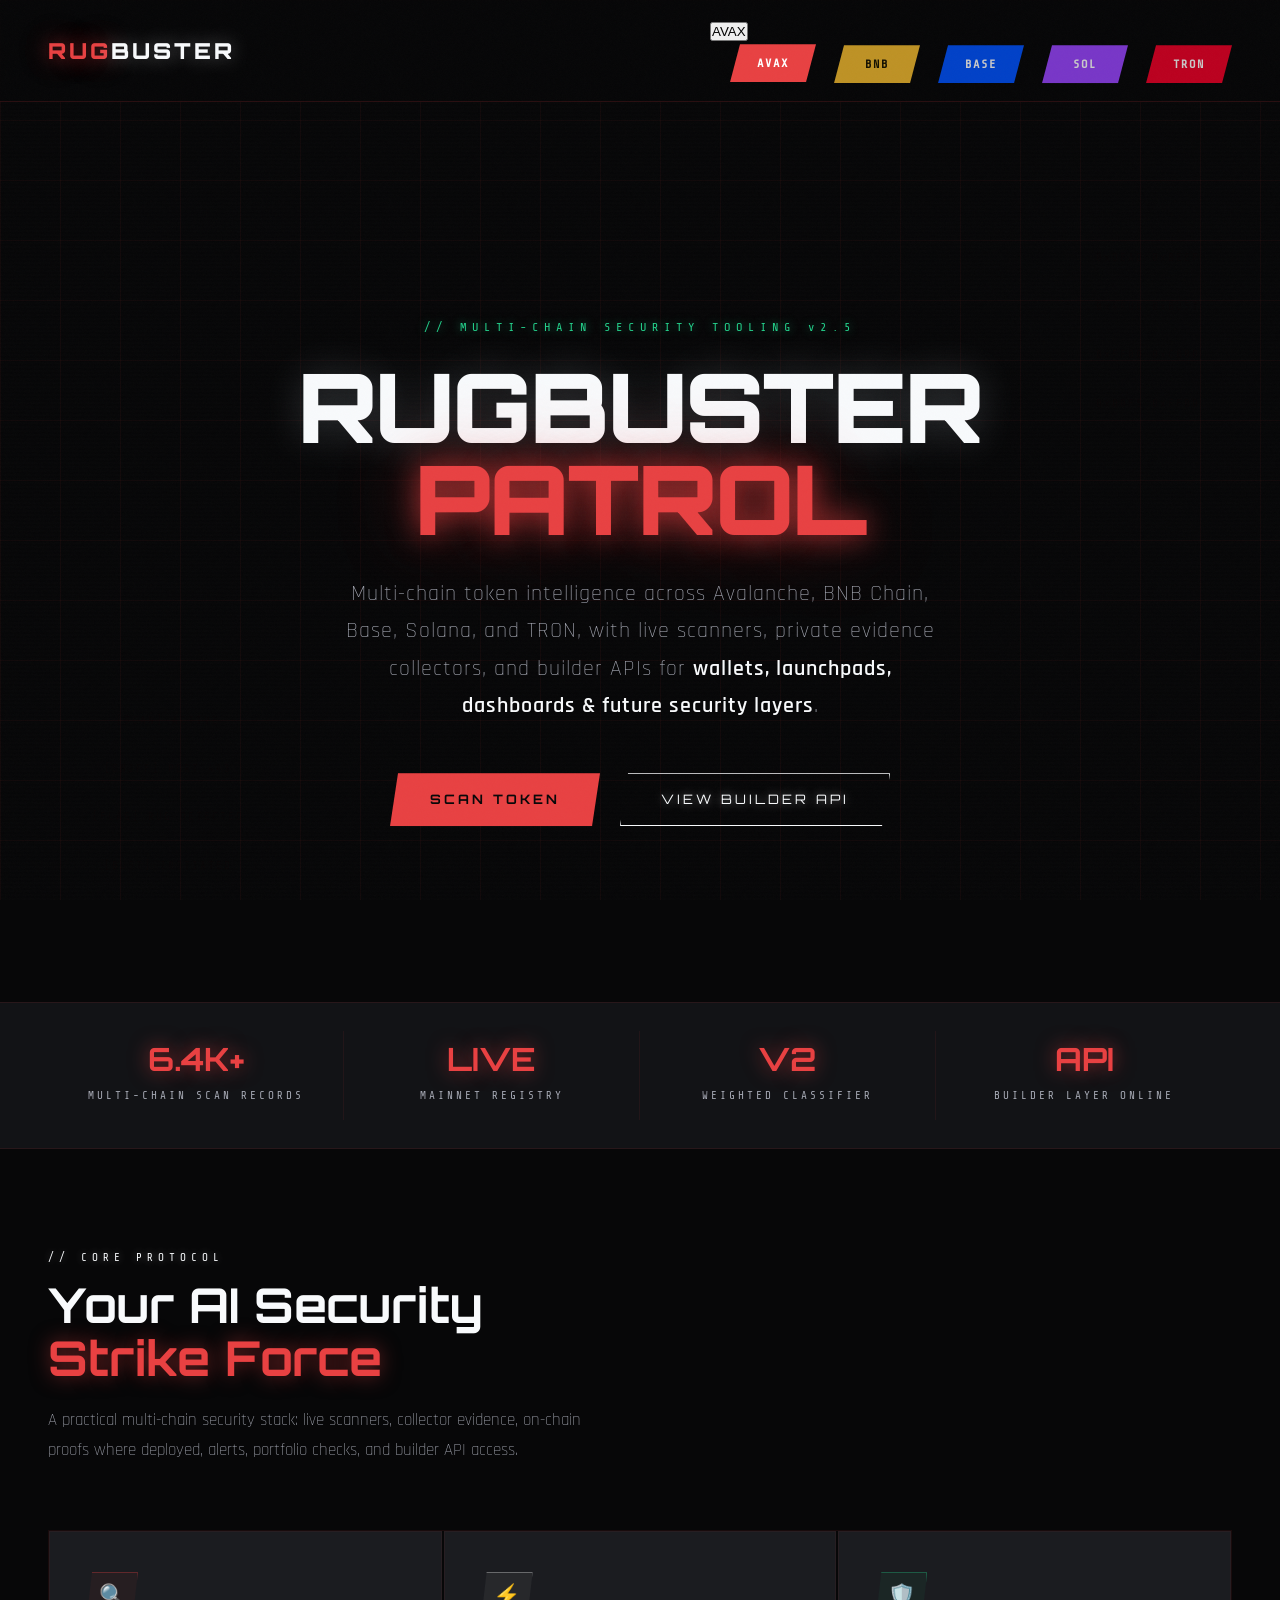
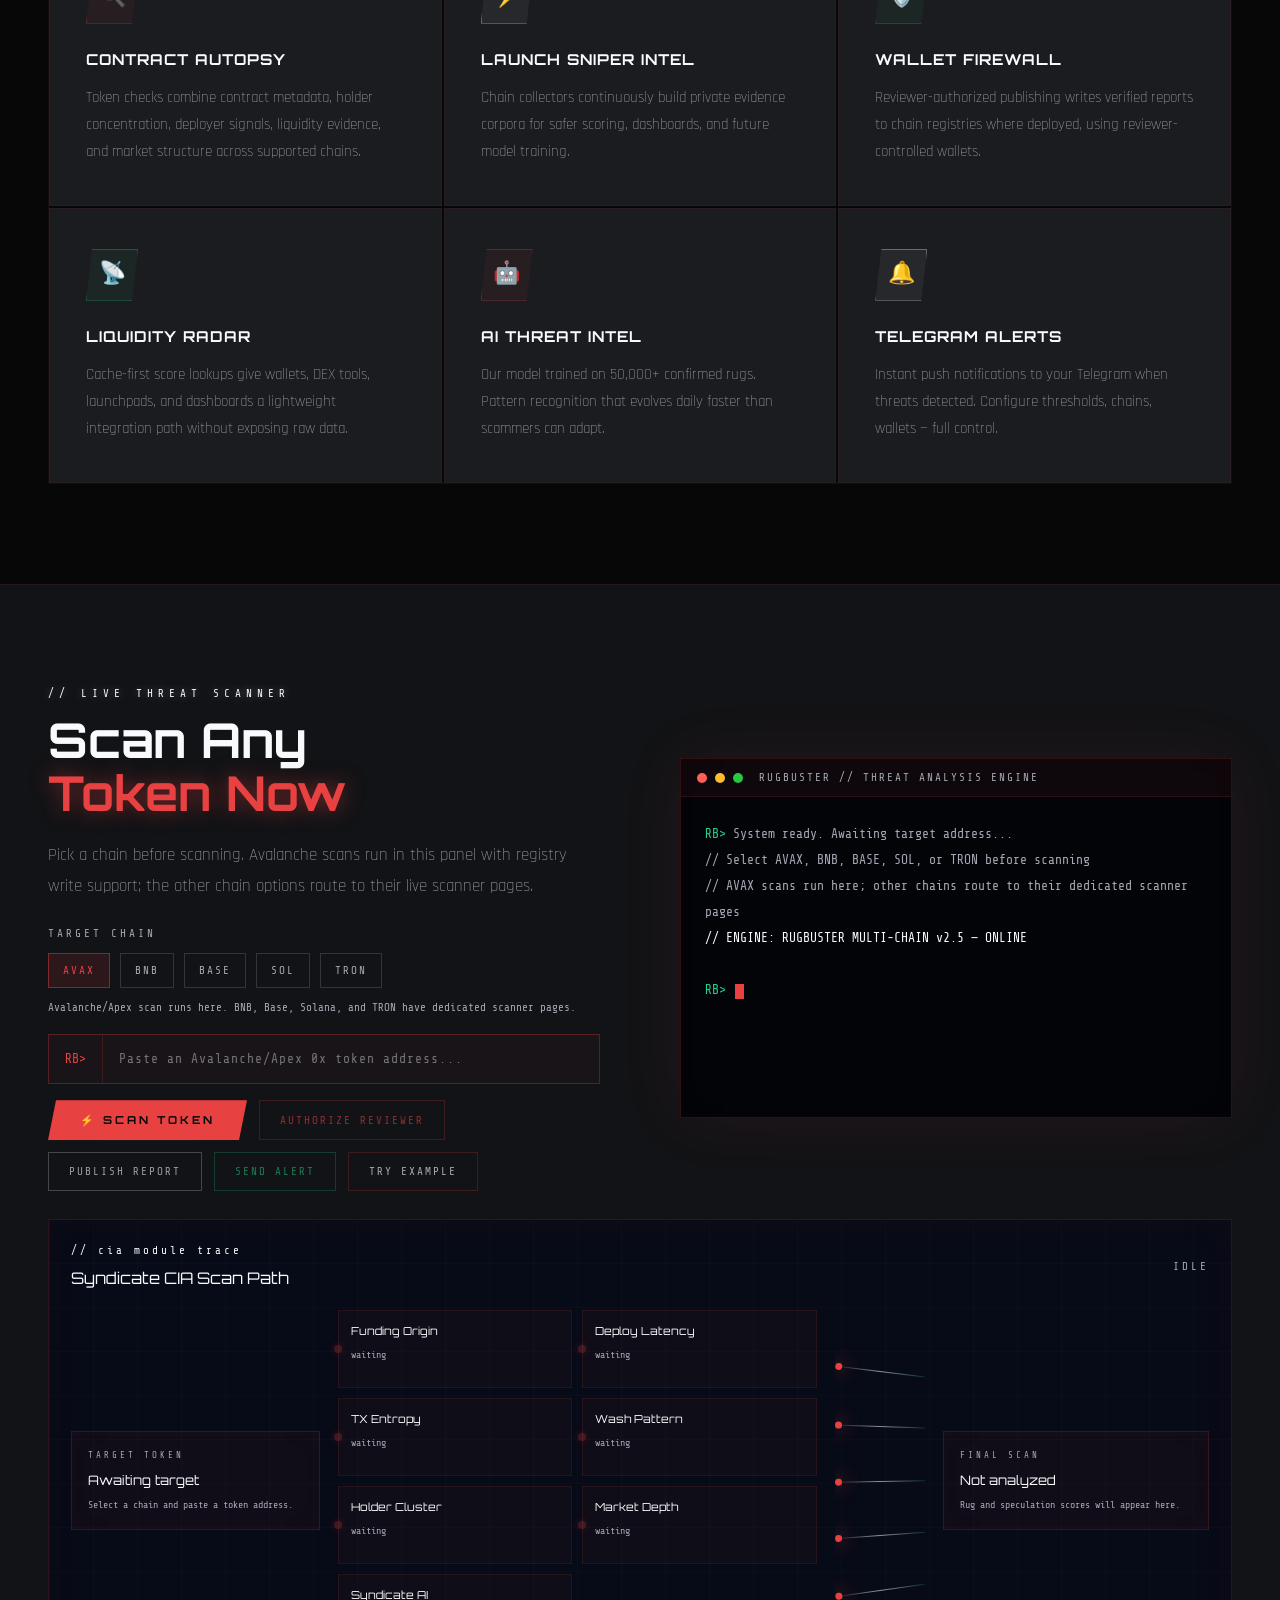
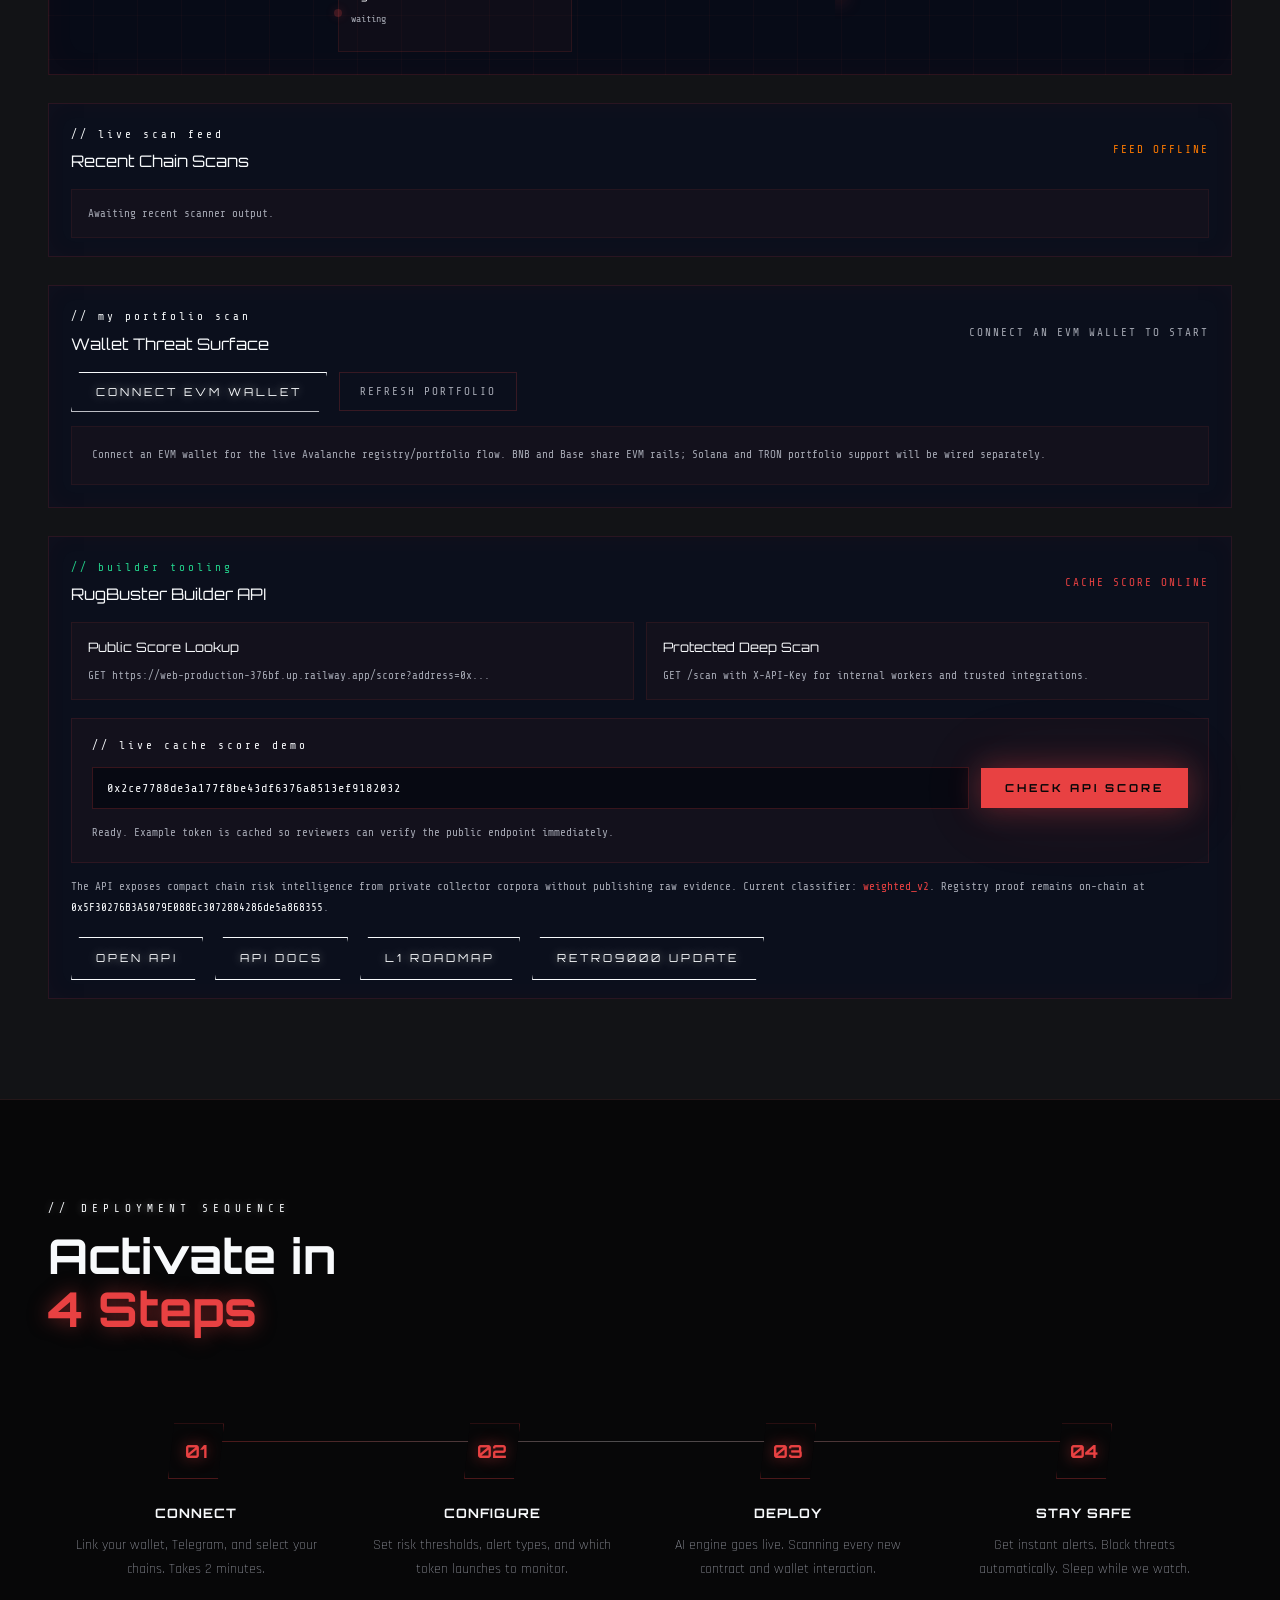
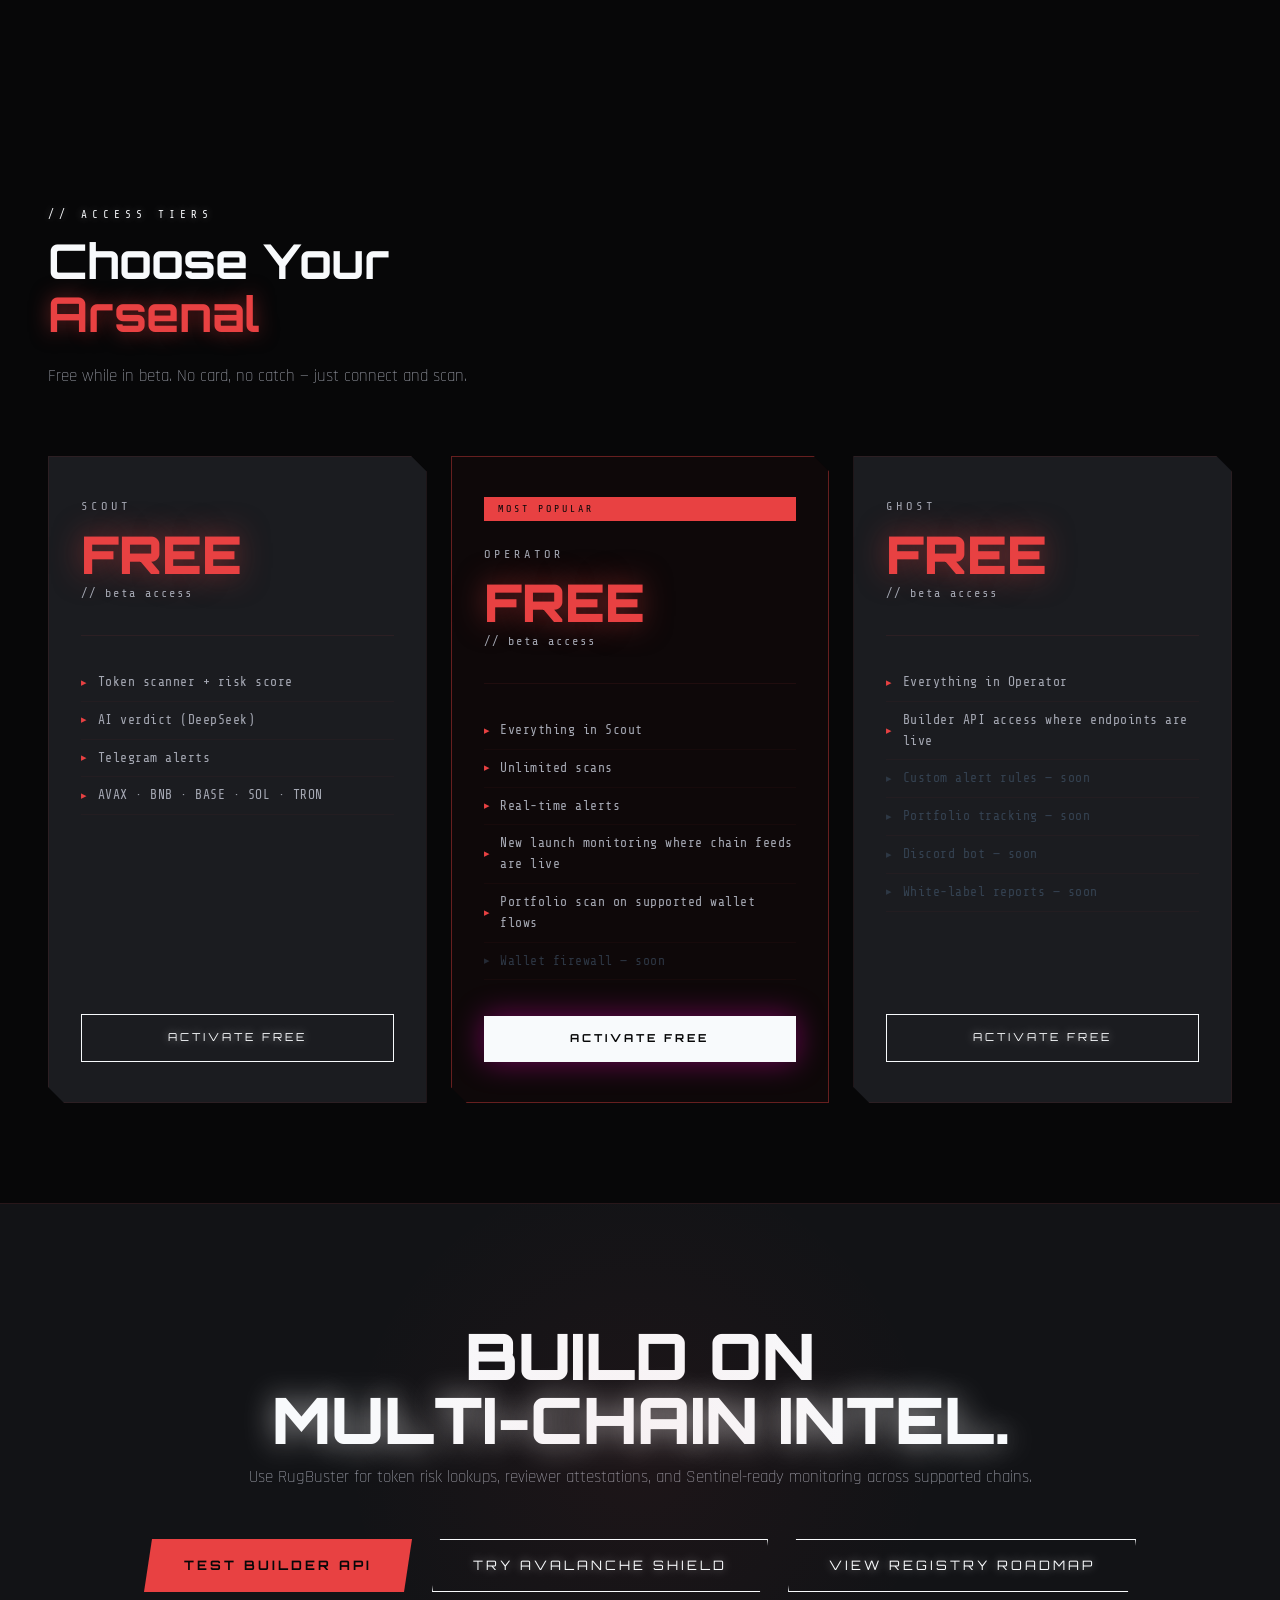
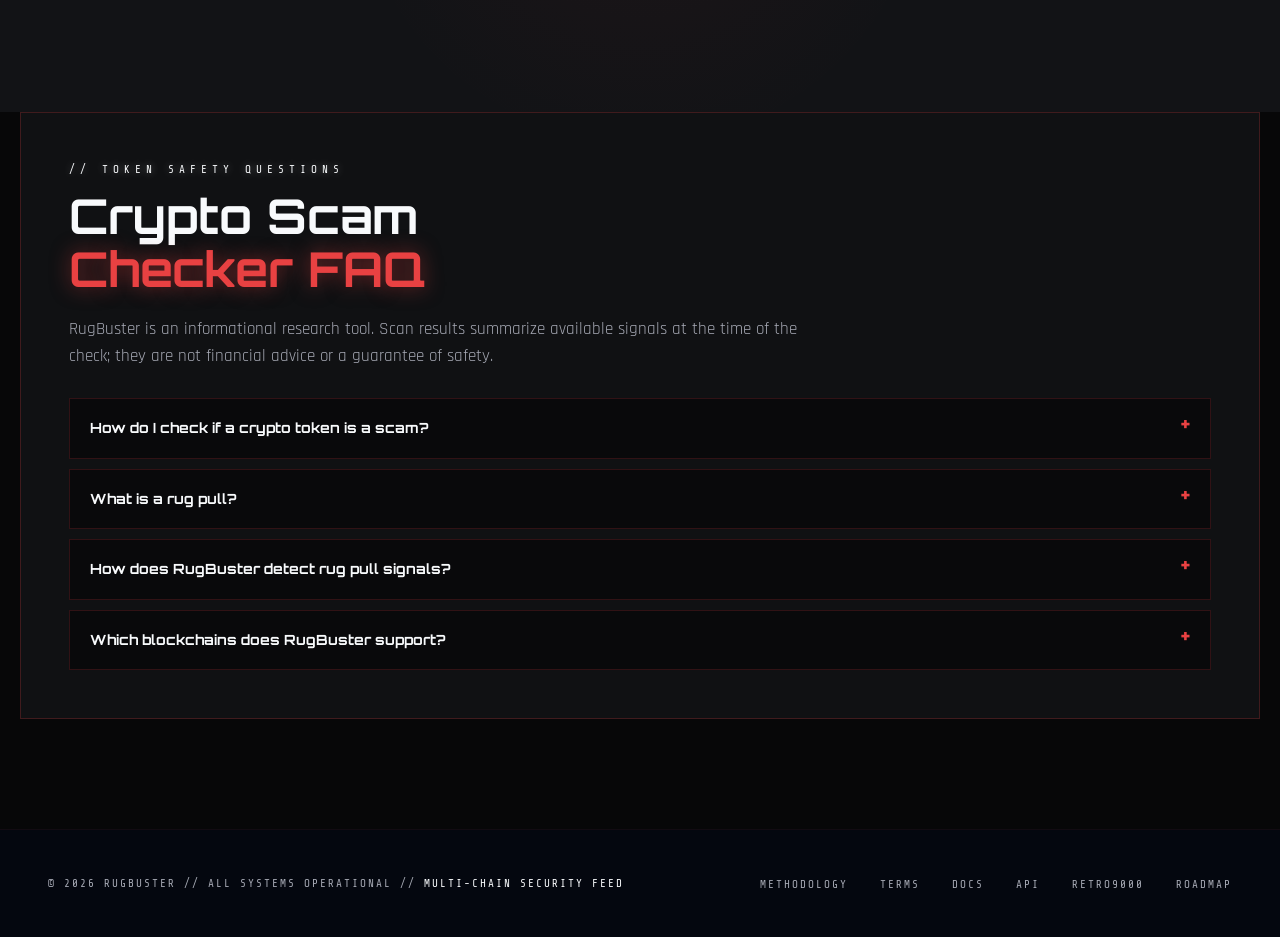
==== commit 7a10b445: "Align pricing CTA buttons to card bottom on Solana and BNB pages" ====
--- a/docs/index.html
+++ b/docs/index.html
@@ -2016,27 +2016,27 @@
   <p class="section-desc">Free while in beta. No card, no catch — just connect and scan.</p>
 
   <div class="pricing-grid">
-    <div class="pricing-card">
+    <div class="pricing-card" style="display:flex;flex-direction:column;">
       <div class="price-tier">Scout</div>
       <div class="price-amount">FREE</div>
       <div class="price-period">// beta access</div>
       <hr class="price-divider">
-      <ul class="price-features">
+      <ul class="price-features" style="flex:1;">
         <li>Token scanner + risk score</li>
         <li>AI verdict (DeepSeek)</li>
         <li>Telegram alerts</li>
         <li>AVAX · BNB · BASE · SOL · TRON</li>
       </ul>
-      <a href="#scanner" class="btn-secondary" style="display:block;text-align:center;padding:14px 24px;font-size:11px;clip-path:none;border-radius:0;">Activate Free</a>
+      <a href="#scanner" class="btn-secondary" style="display:block;text-align:center;padding:14px 24px;font-size:11px;clip-path:none;border-radius:0;margin-top:auto;">Activate Free</a>
     </div>
 
-    <div class="pricing-card featured">
+    <div class="pricing-card featured" style="display:flex;flex-direction:column;">
       <div class="featured-badge">Most Popular</div>
       <div class="price-tier">Operator</div>
       <div class="price-amount">FREE</div>
       <div class="price-period">// beta access</div>
       <hr class="price-divider">
-      <ul class="price-features">
+      <ul class="price-features" style="flex:1;">
         <li>Everything in Scout</li>
         <li>Unlimited scans</li>
         <li>Real-time alerts</li>
@@ -2044,15 +2044,15 @@
         <li>Portfolio scan on supported wallet flows</li>
         <li class="off">Wallet firewall — soon</li>
       </ul>
-      <a href="#scanner" class="btn-primary" style="display:block;text-align:center;padding:14px 24px;font-size:11px;clip-path:none;background:var(--neon-pink);box-shadow:0 0 30px rgba(255,0,200,0.4);">Activate Free</a>
+      <a href="#scanner" class="btn-primary" style="display:block;text-align:center;padding:14px 24px;font-size:11px;clip-path:none;background:var(--neon-pink);box-shadow:0 0 30px rgba(255,0,200,0.4);margin-top:auto;">Activate Free</a>
     </div>
 
-    <div class="pricing-card">
+    <div class="pricing-card" style="display:flex;flex-direction:column;">
       <div class="price-tier">Ghost</div>
       <div class="price-amount">FREE</div>
       <div class="price-period">// beta access</div>
       <hr class="price-divider">
-      <ul class="price-features">
+      <ul class="price-features" style="flex:1;">
         <li>Everything in Operator</li>
         <li>Builder API access where endpoints are live</li>
         <li class="off">Custom alert rules — soon</li>
@@ -2060,7 +2060,7 @@
         <li class="off">Discord bot — soon</li>
         <li class="off">White-label reports — soon</li>
       </ul>
-      <a href="#scanner" class="btn-secondary" style="display:block;text-align:center;padding:14px 24px;font-size:11px;clip-path:none;border-radius:0;">Activate Free</a>
+      <a href="#scanner" class="btn-secondary" style="display:block;text-align:center;padding:14px 24px;font-size:11px;clip-path:none;border-radius:0;margin-top:auto;">Activate Free</a>
     </div>
   </div>
 </section>
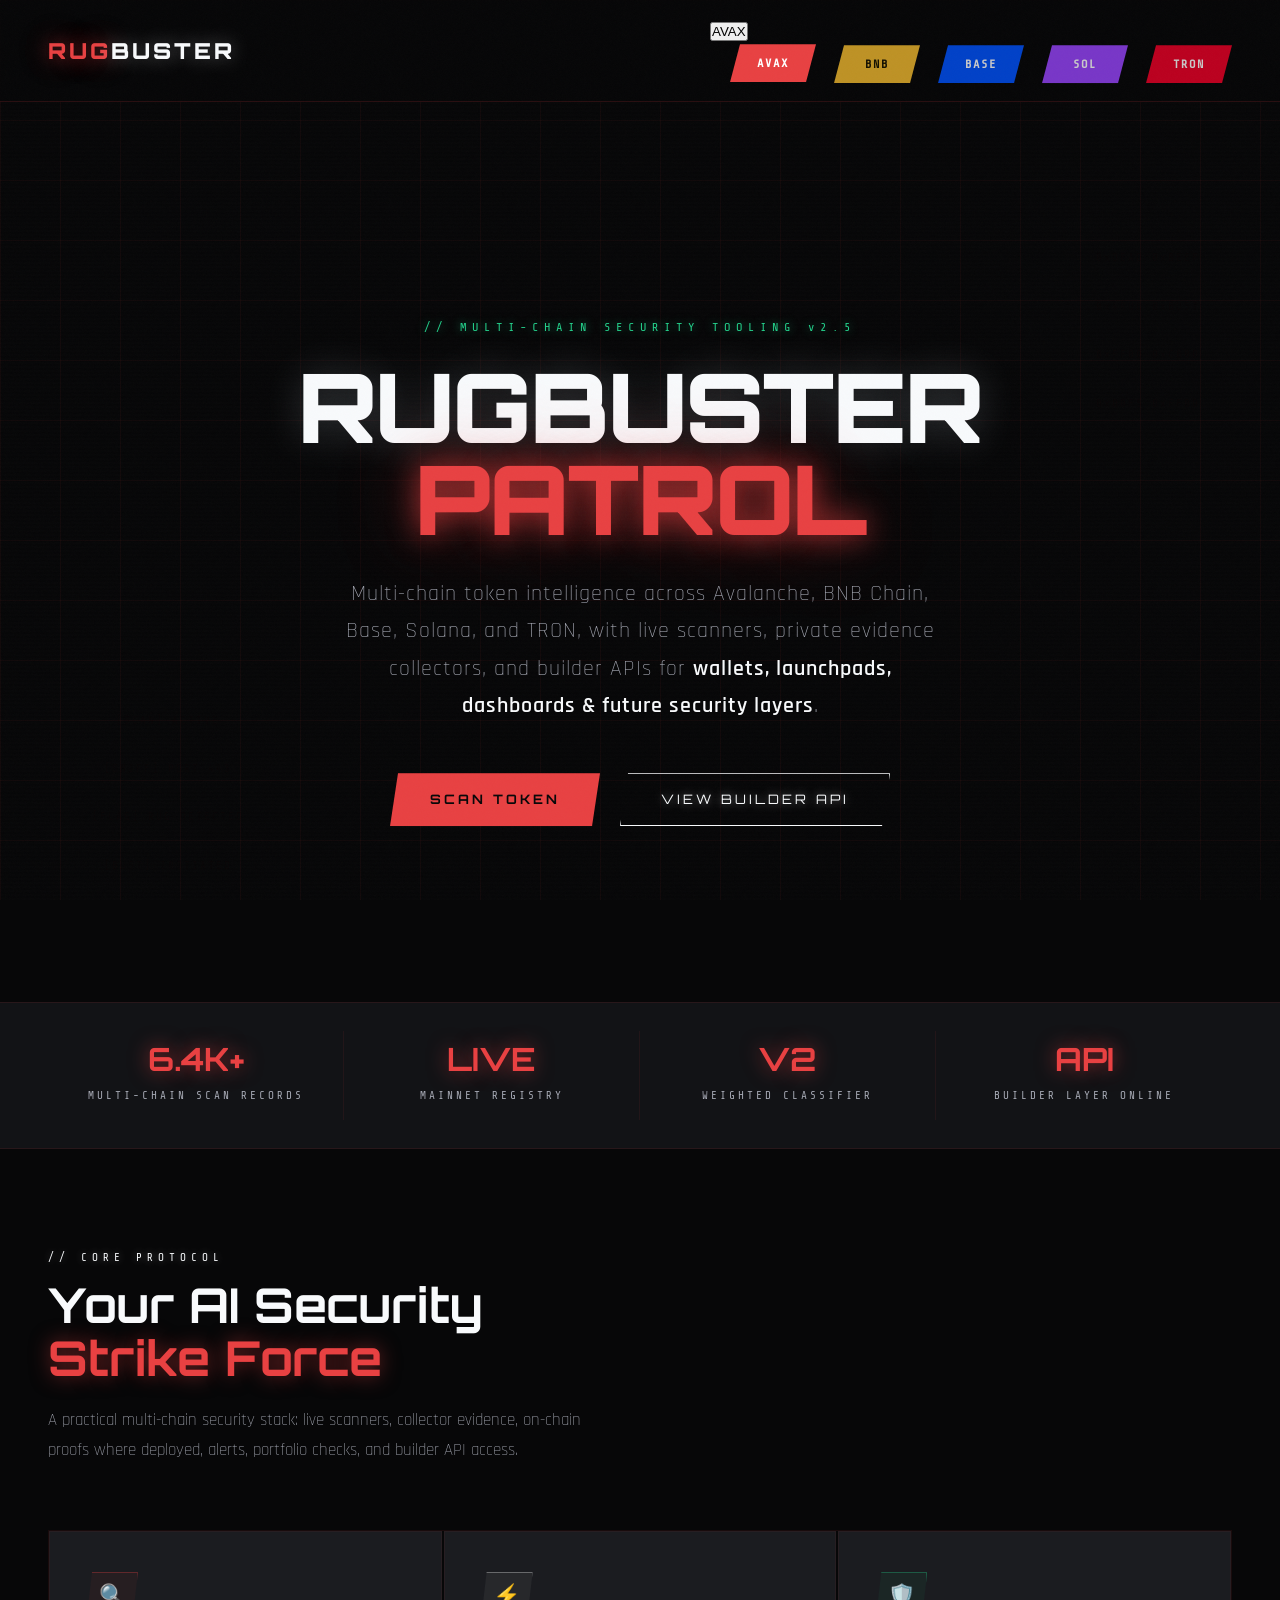
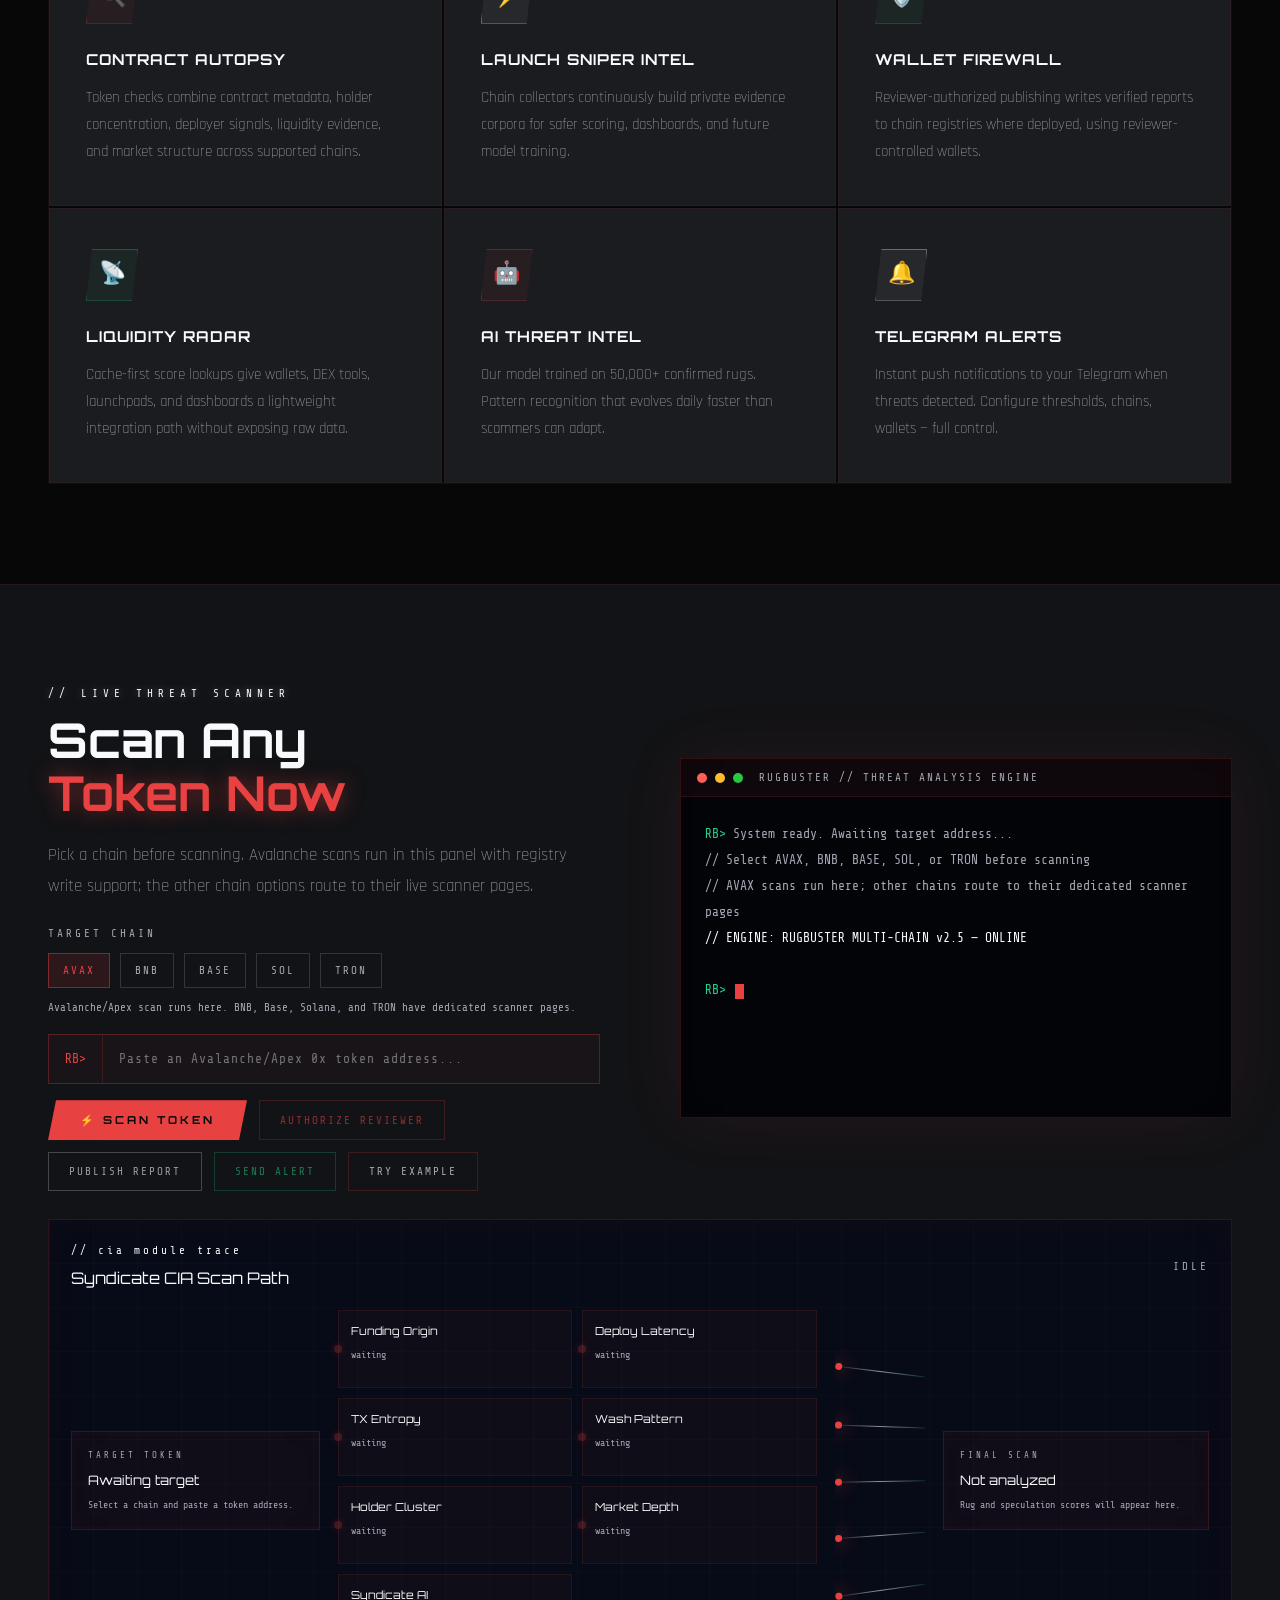
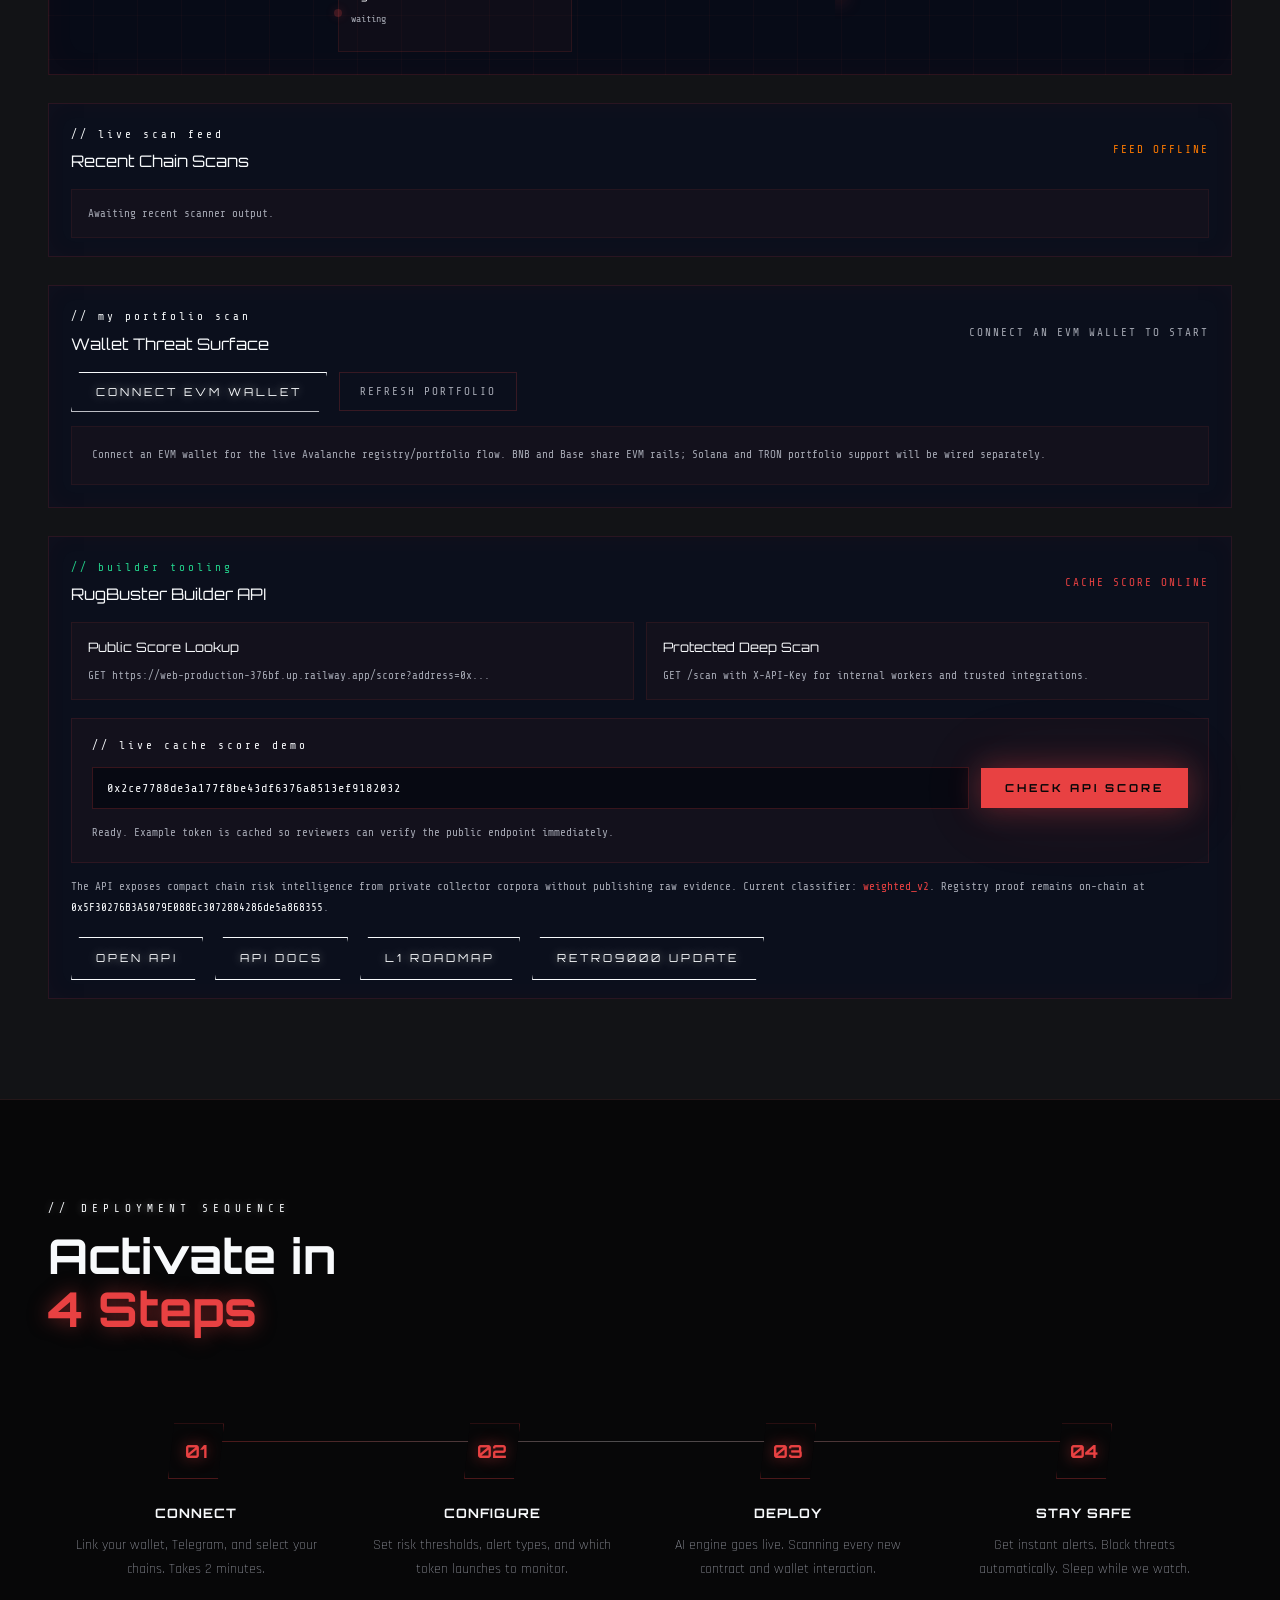
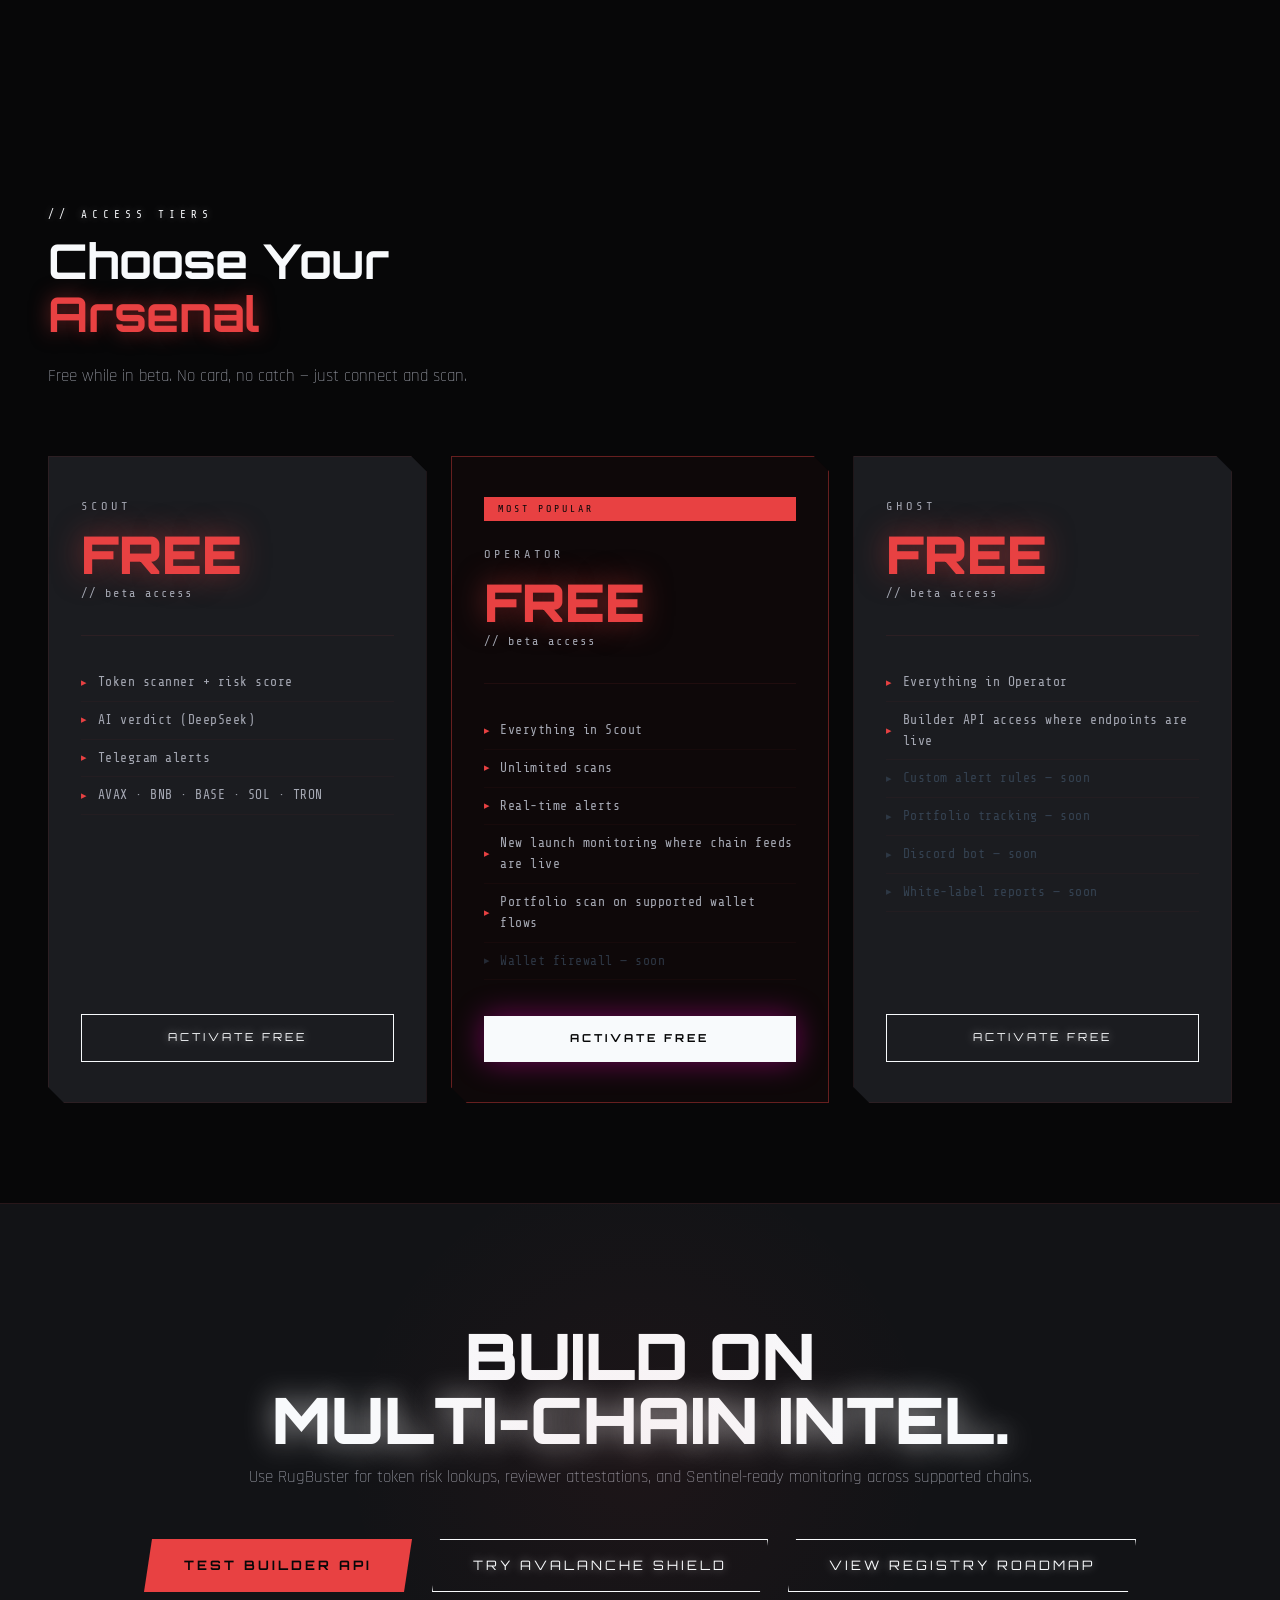
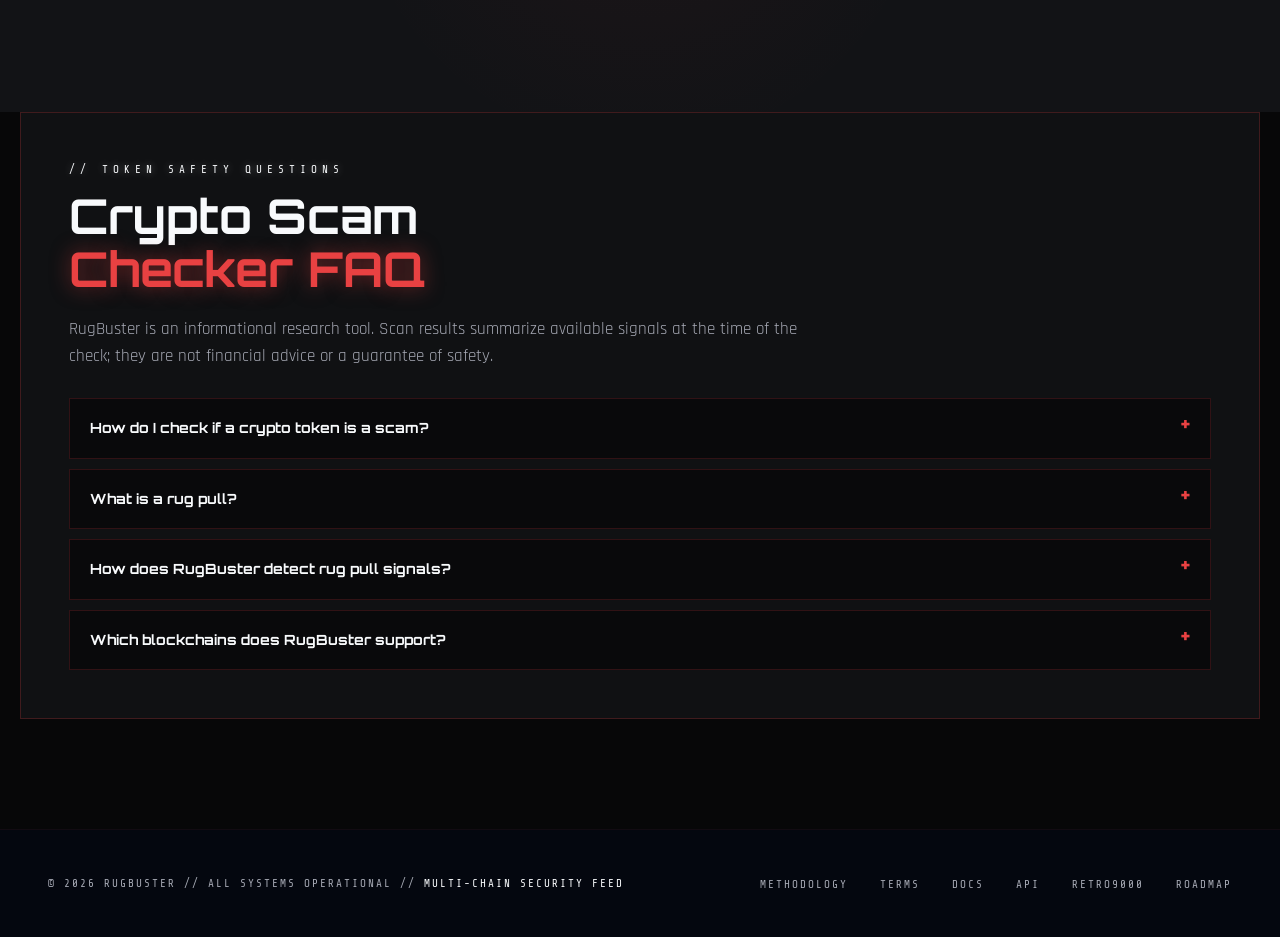
==== commit 2dac947b: "Stop calling /explain, which no RugBuster API serves Home, Base and BNB scanners asked the builder A" ====
--- a/docs/index.html
+++ b/docs/index.html
@@ -1871,7 +1871,7 @@
     </div>
 
     <div style="display:flex;gap:12px;flex-wrap:wrap;margin-top:18px;">
-      <a href="https://rugbuster-api-production.up.railway.app" target="_blank" rel="noopener" class="btn-secondary" style="font-size:11px;padding:12px 24px;">Open API</a>
+      <a href="https://web-production-376bf.up.railway.app" target="_blank" rel="noopener" class="btn-secondary" style="font-size:11px;padding:12px 24px;">Open API</a>
       <a href="https://github.com/rugbusteraipatrol/RugBuster-Avalanche/blob/main/docs/AVALANCHE_API.md" target="_blank" rel="noopener" class="btn-secondary" style="font-size:11px;padding:12px 24px;">API Docs</a>
       <a href="https://github.com/rugbusteraipatrol/RugBuster-Avalanche/blob/main/docs/L1_SECURITY_ROADMAP.md" target="_blank" rel="noopener" class="btn-secondary" style="font-size:11px;padding:12px 24px;">L1 Roadmap</a>
       <a href="https://github.com/rugbusteraipatrol/RugBuster-Avalanche/blob/main/docs/RETRO9000_UPDATE_2026-06-03.md" target="_blank" rel="noopener" class="btn-secondary" style="font-size:11px;padding:12px 24px;">Retro9000 Update</a>
@@ -3106,7 +3106,8 @@
       speculationReasons,
       hasLiquidityEvidence: Boolean(report.has_liquidity_evidence),
       source: sourceMap[report.source] || `RugBuster API (${report.source || 'live market + on-chain'})`,
-      aiVerdict: report.ai_verdict || ''
+      aiVerdict: report.ai_verdict || '',
+      blockingGaps: Array.isArray(report.blocking_data_gaps) ? report.blocking_data_gaps : []
     };
   }
 
@@ -3152,7 +3153,8 @@
         neutral: [`Classifier: ${score.classifier_version || 'weighted_v2'}`]
       },
       hasLiquidityEvidence: false,
-      source: `RugBuster Builder API (${score.source || 'cache'})`
+      source: `RugBuster Builder API (${score.source || 'cache'})`,
+      blockingGaps: Array.isArray(score.blocking_data_gaps) ? score.blocking_data_gaps : []
     };
   }
 
@@ -3549,10 +3551,29 @@
     setCiaModuleState(module, finalState, detailText);
   }
 
+  // The API withholds a clean verdict when a check the verdict rests on did
+  // not finish -- on BNB and Base, a contract function that could grant a power
+  // but was matched by selector and not read. This page builds its readout from
+  // the rug and speculation statuses, which stay LOW in that case, so it showed
+  // LOW RISK beside an API answer of INSUFFICIENT_DATA. A gap withholds only
+  // the clean reading; HIGH and ELEVATED findings are shown as they are.
+  function blockingGapNote(report) {
+    const gaps = (report && Array.isArray(report.blockingGaps)) ? report.blockingGaps : [];
+    if (!gaps.length) return '';
+    if (gaps.includes('contract_capability')) {
+      return 'A function in this contract could give its controller power over holders, and whether it does was not established. No clean verdict is given. This is a gap in our check, not a finding against the token.';
+    }
+    if (gaps.includes('contract_backdoor')) {
+      return "The contract's functions could not be read, so no clean verdict is given. This is a gap in our check, not a finding against the token.";
+    }
+    return `Not checked: ${gaps.map(gap => String(gap).replace(/_/g, ' ')).join(', ')}. No clean verdict is given. This is a gap in our check, not a finding against the token.`;
+  }
+
   function finalScanLevel(report) {
     if (!report) return 'complete';
     if (report.rugStatus === 'HIGH' || report.speculationStatus === 'HIGH') return 'danger';
     if (report.rugStatus === 'ELEVATED' || report.speculationStatus === 'ELEVATED') return 'warn';
+    if (blockingGapNote(report)) return 'warn';
     return 'complete';
   }
 
@@ -3561,6 +3582,7 @@
     if (report.speculationStatus === 'HIGH') return 'HIGH SPECULATION';
     if (report.speculationStatus === 'ELEVATED') return 'LOW RUG RISK / SHALLOW MARKET';
     if (report.rugStatus === 'UNKNOWN' || report.speculationStatus === 'UNKNOWN') return 'INCOMPLETE EVIDENCE';
+    if (blockingGapNote(report)) return 'INSUFFICIENT DATA';
     return 'LOW RISK';
   }
 
@@ -3595,7 +3617,8 @@
       renderFinalScanMetric('LIQUIDITY', formatUsd(report.liquidityUsd), 'var(--neon-cyan)'),
       renderFinalScanMetric('24H VOLUME', formatUsd(report.volume24h), 'var(--neon-pink)')
     ].join('');
-    document.getElementById('finalScanAi').textContent = report.aiVerdict || 'Syndicate AI verdict unavailable; deterministic score remains active.';
+    const gapNote = blockingGapNote(report);
+    document.getElementById('finalScanAi').textContent = (gapNote ? `${gapNote} ` : '') + (report.aiVerdict || 'Syndicate AI verdict unavailable; deterministic score remains active.');
     modal.style.display = 'flex';
   }
 
@@ -3746,10 +3769,18 @@
       } else {
         await termLineDelay(`<span class="t-success">  ✓ RUG STATUS   : ${apexData.rugStatus}</span>`, 230);
         await termLineDelay(`<span class="t-success">  ✓ SPECULATION  : ${apexData.speculationStatus}</span>`, 200);
+        if (blockingGapNote(apexData)) {
+          await termLineDelay(`<span class="t-warn">  · RESULT       : INSUFFICIENT DATA — NO CLEAN VERDICT</span>`, 200);
+          await termLineDelay(`<span class="t-out">  // ${escapeHtml(blockingGapNote(apexData))}</span>`, 180);
+        }
       }
 
       try {
-        const aiVerdict = apexData.aiVerdict || await fetchBuilderAiVerdict(address, apexData);
+        // No RugBuster API serves /explain, so this call only ever produced a
+        // CORS error in the console. An AI verdict is shown when the scan
+        // response itself carries one; otherwise the deterministic score stands.
+        const aiVerdict = apexData.aiVerdict || '';
+        if (!aiVerdict) throw new Error('no AI verdict in the scan response');
         if (aiVerdict) {
           apexData.aiVerdict = aiVerdict;
           setCiaModuleState('syndicate_ai', 'complete', aiVerdict.slice(0, 46));
@@ -3771,6 +3802,13 @@
 
     setScoreMeter('rugScore', apexData.rugScore, apexData.rugStatus, '· UNKNOWN — ON-CHAIN FACTS ARE INCOMPLETE');
     setScoreMeter('specScore', apexData.speculationScore, apexData.speculationStatus, '· UNKNOWN — NO LIVE LIQUIDITY EVIDENCE');
+    if (blockingGapNote(apexData)) {
+      const rugLabel = document.getElementById('rugScoreLabel');
+      if (rugLabel) {
+        rugLabel.textContent = '· INSUFFICIENT DATA — A CHECK DID NOT FINISH, NO CLEAN VERDICT';
+        rugLabel.style.color = 'var(--neon-orange)';
+      }
+    }
     showTokenImage(apexData.tokenImage, apexData.tokenName, address);
     lastScannedAddress = address;
     lastScanData = apexData;
@@ -3881,6 +3919,17 @@
   }
 
   window.addEventListener('DOMContentLoaded', startRecentScanFeed);
+
+  // Called on load and from the wallet listeners, but never defined, so every
+  // page load threw "renderPortfolioHeader is not defined". Shows the linked
+  // wallet in the portfolio header and changes nothing else.
+  function renderPortfolioHeader() {
+    const linked = (typeof apexPortfolioAddress !== 'undefined' && apexPortfolioAddress)
+      || ((typeof walletConnected !== 'undefined' && walletConnected && typeof walletAddress !== 'undefined') ? walletAddress : '');
+    const walletEl = document.getElementById('portfolioWallet');
+    if (!walletEl) return;
+    walletEl.textContent = linked ? `WALLET // ${String(linked).slice(0, 6)}...${String(linked).slice(-4)}` : '';
+  }
 
   window.addEventListener('load', async () => {
     installWalletListeners();
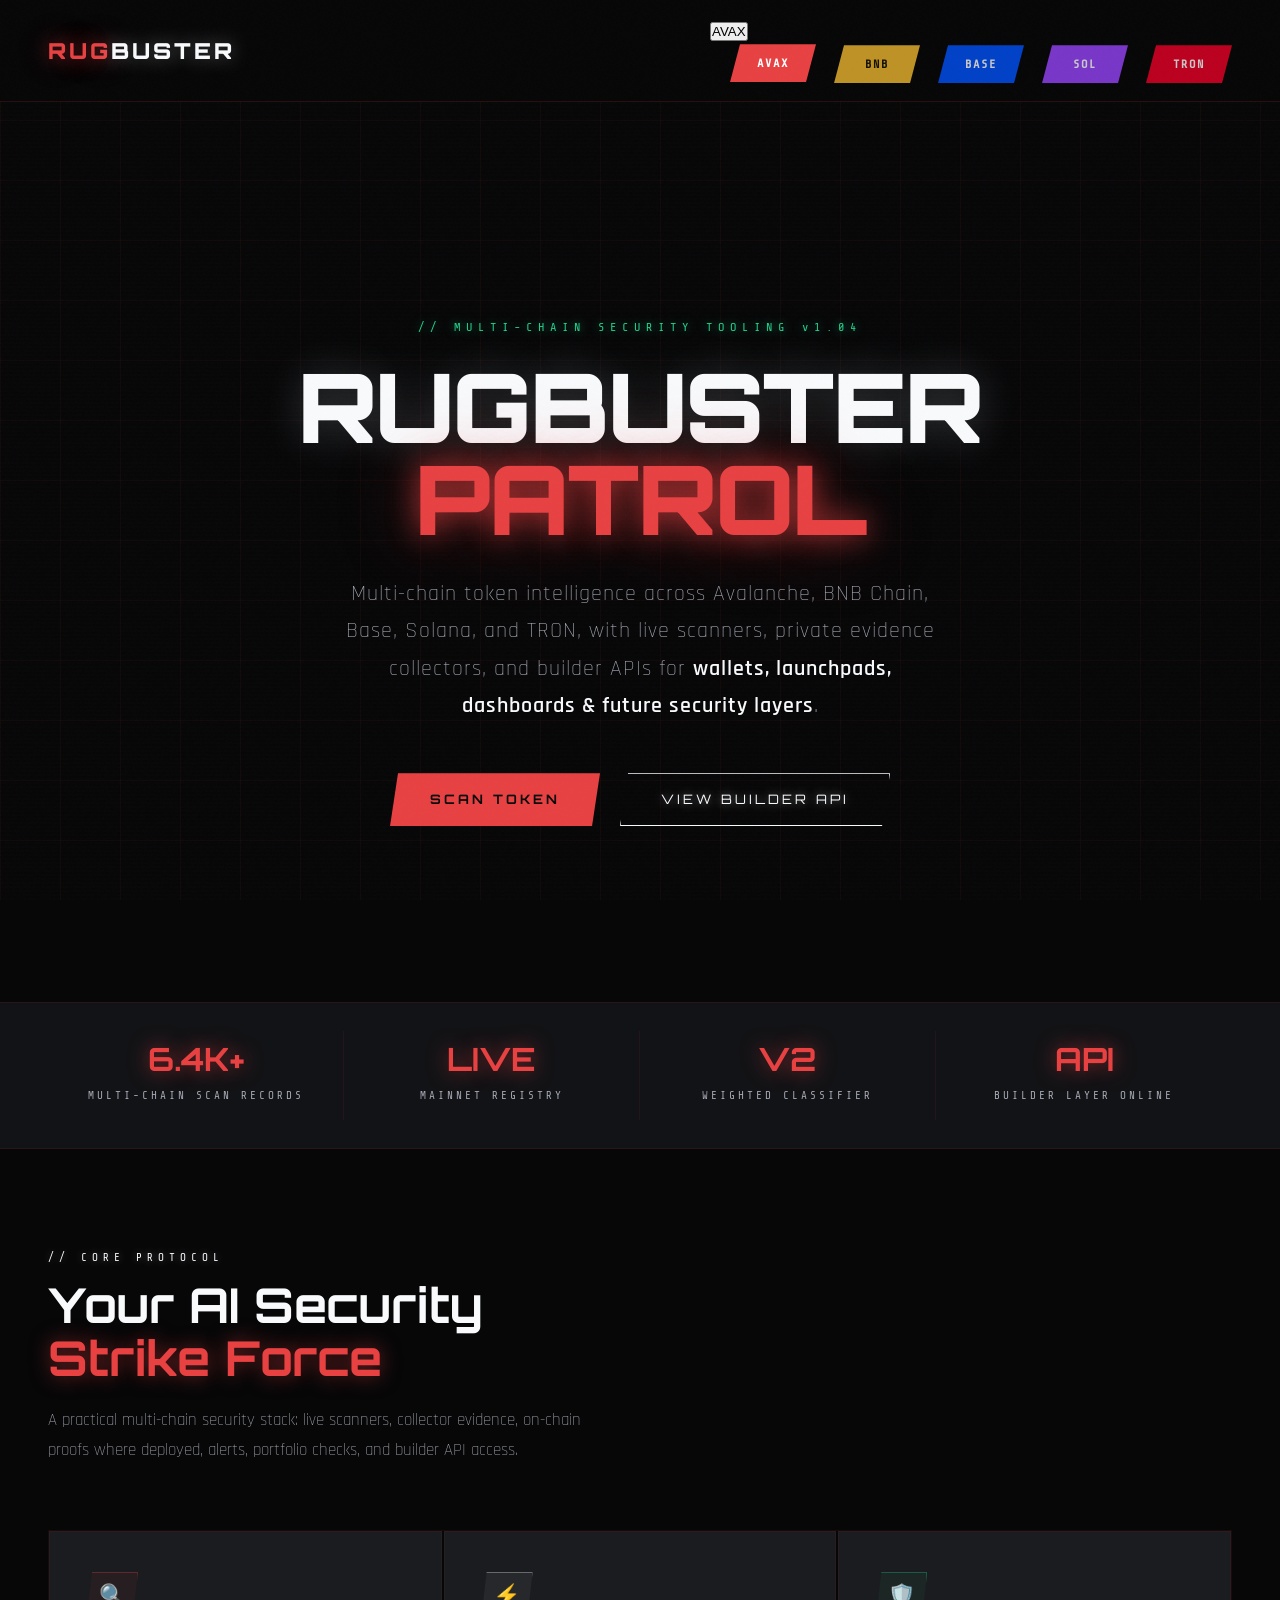
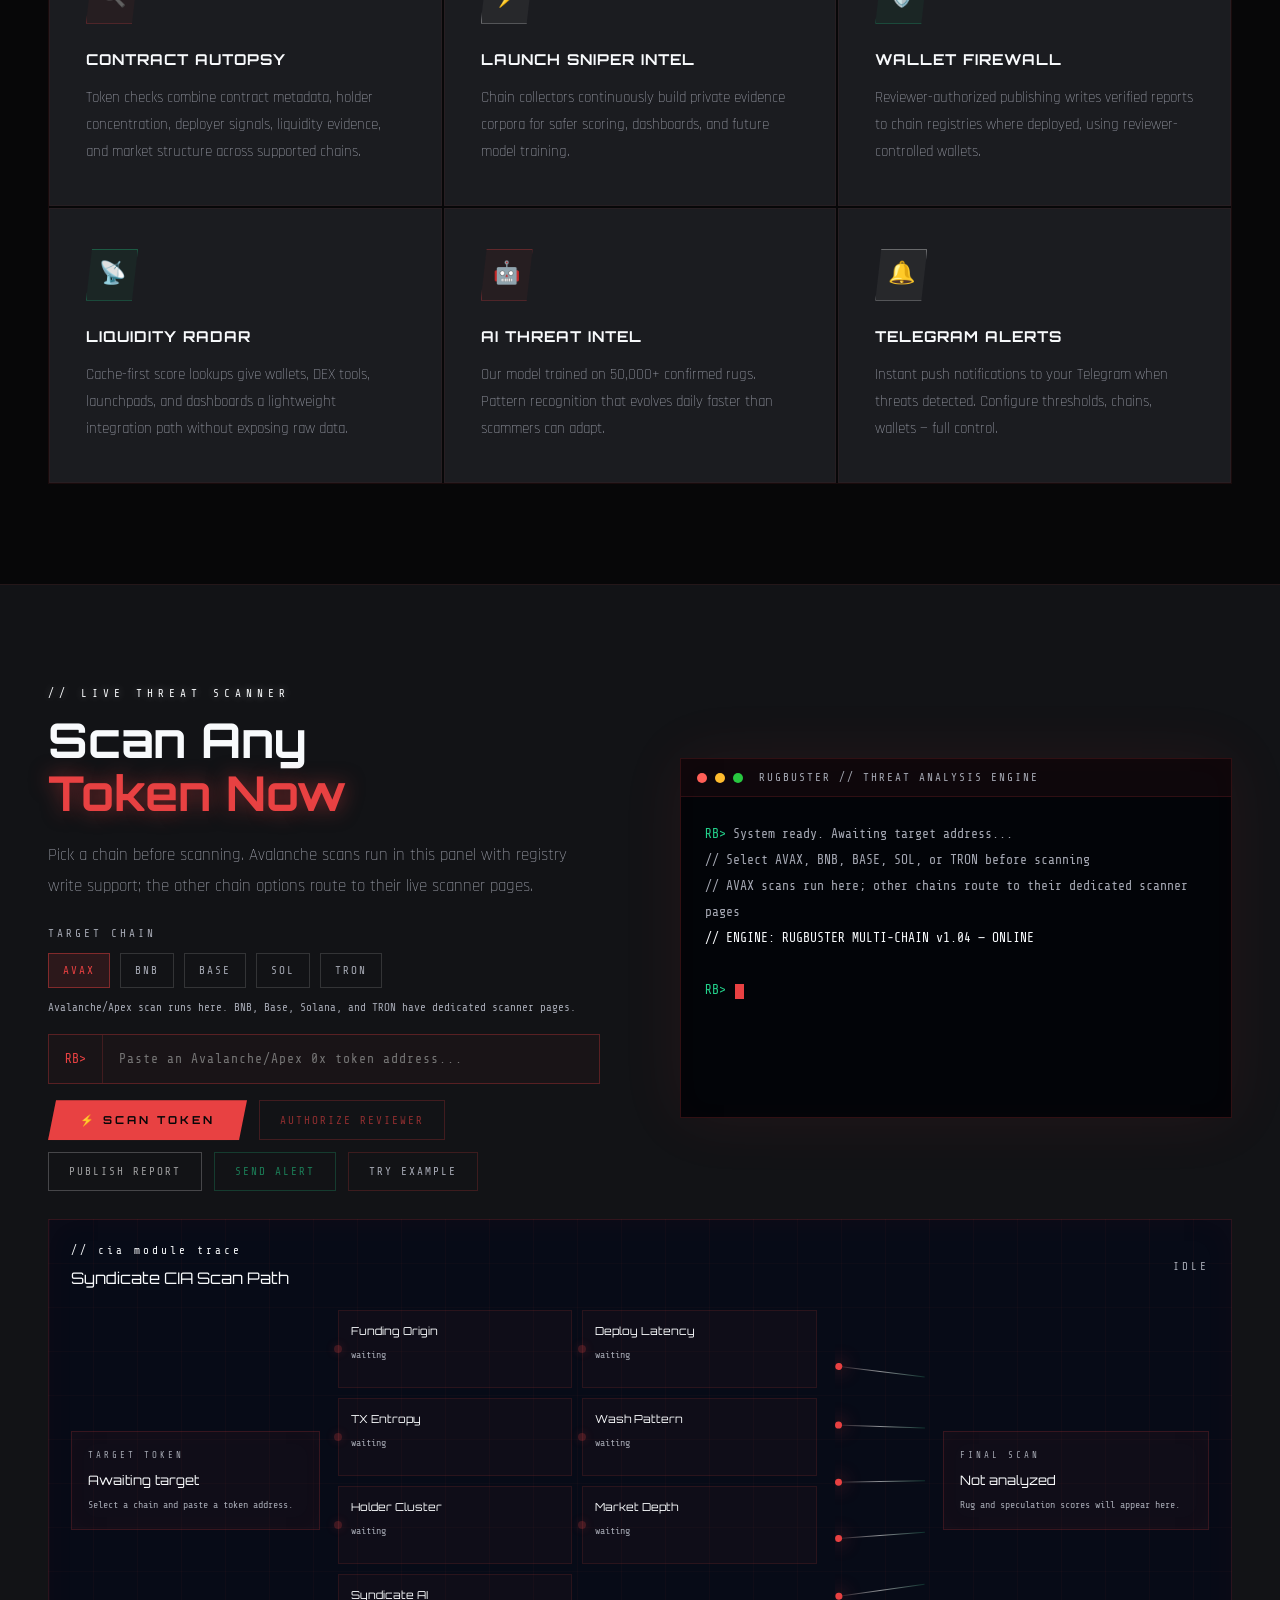
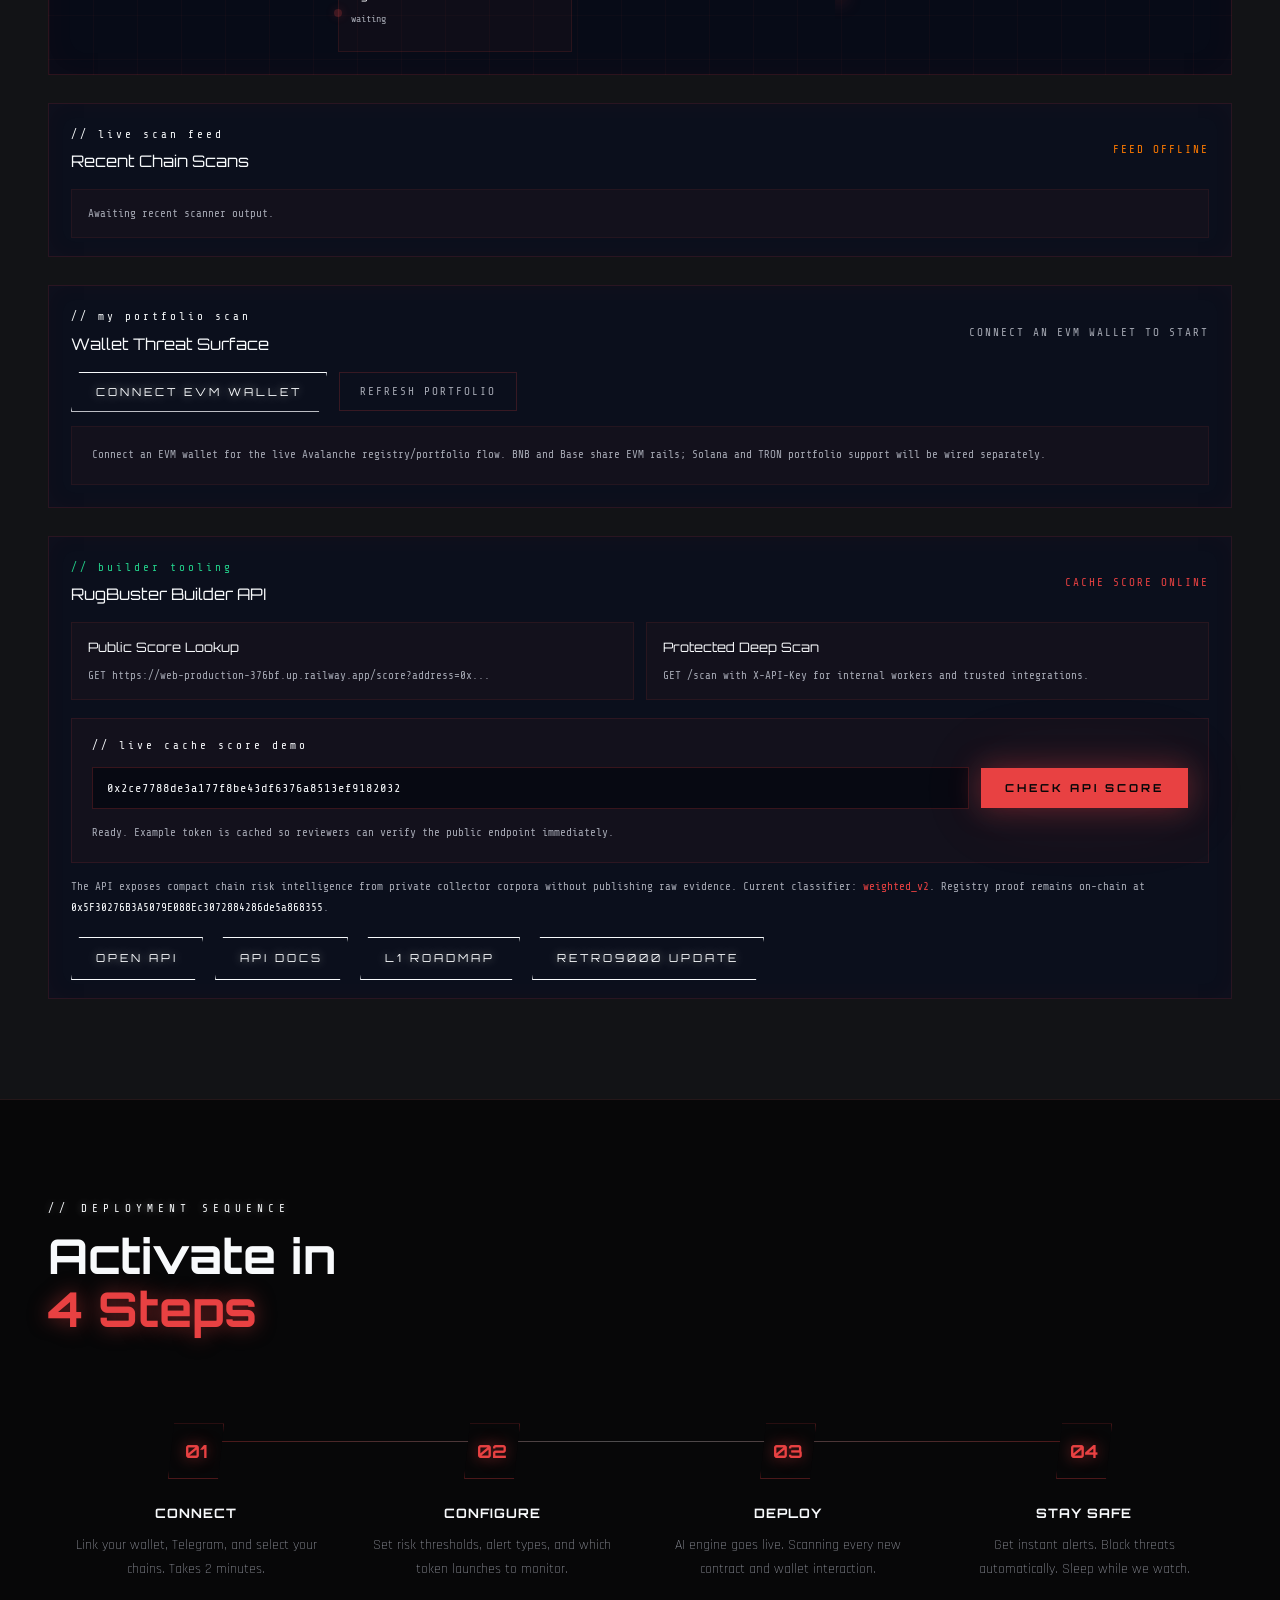
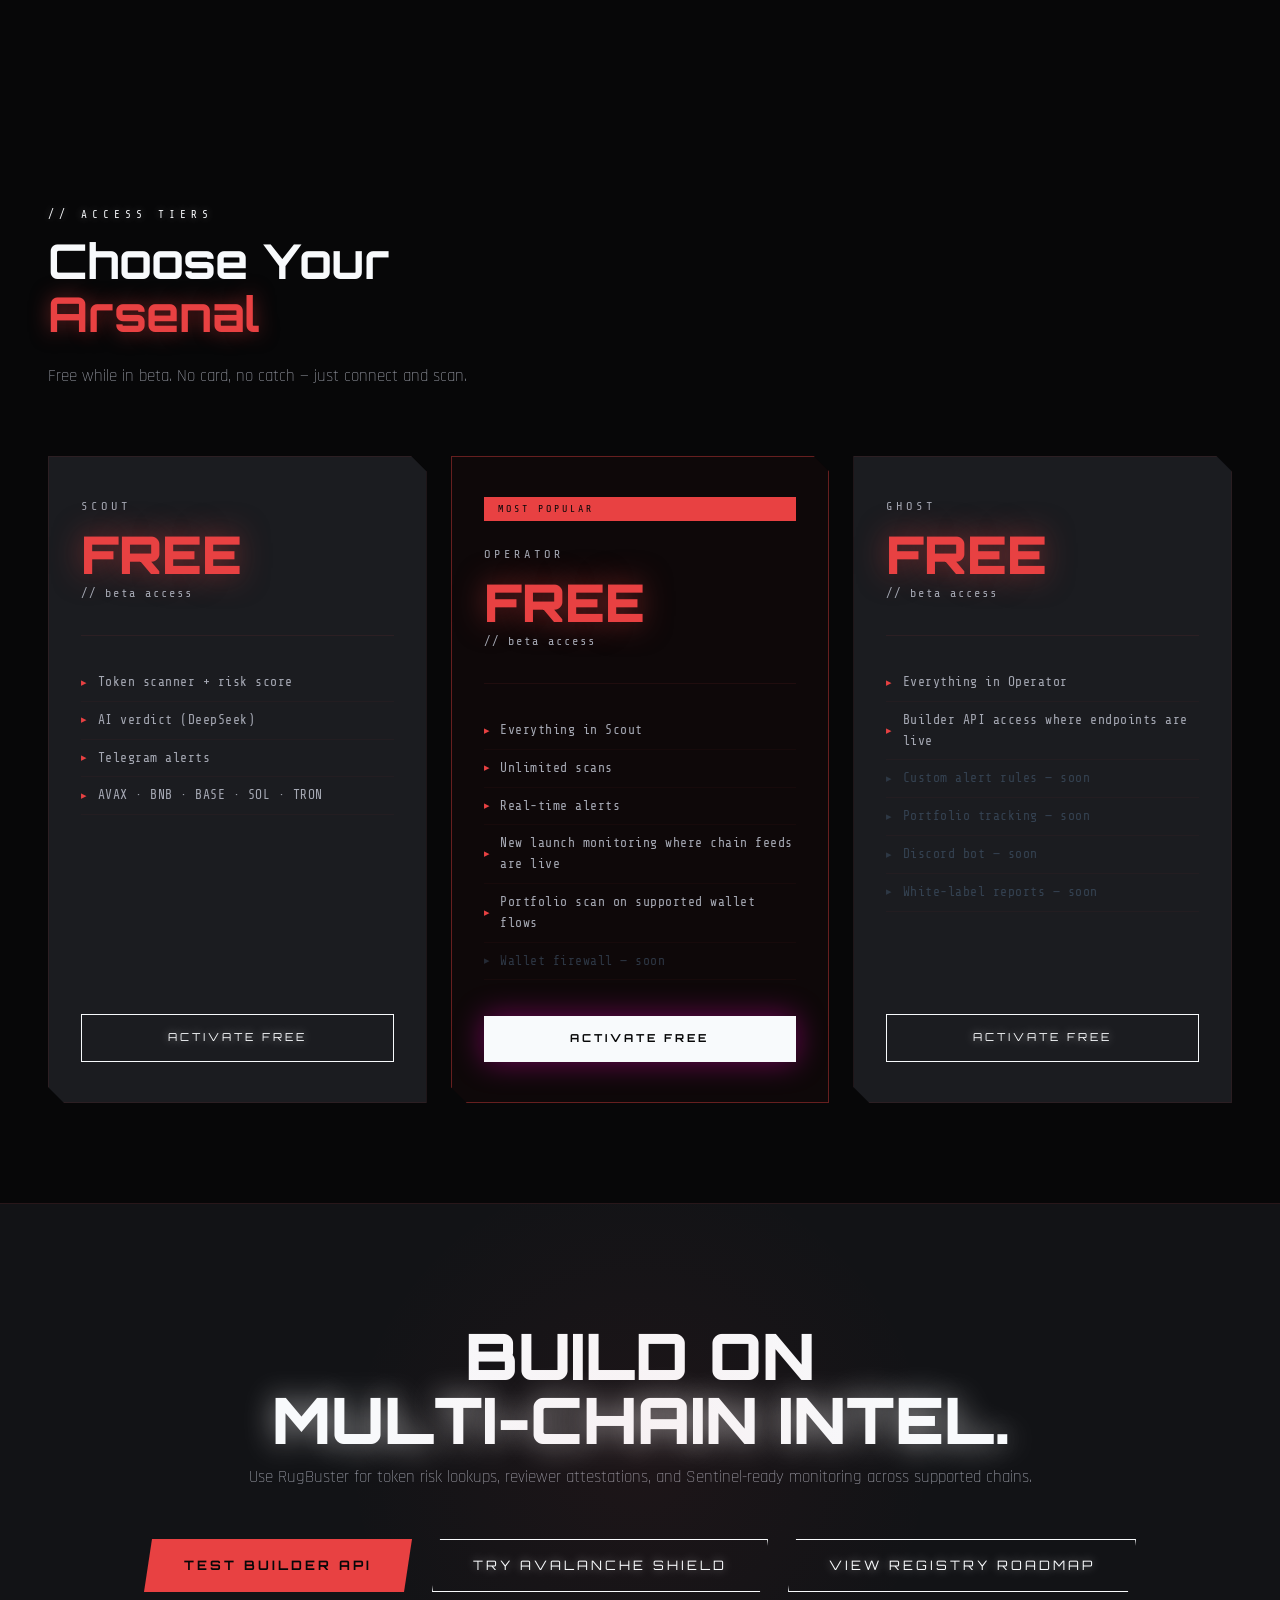
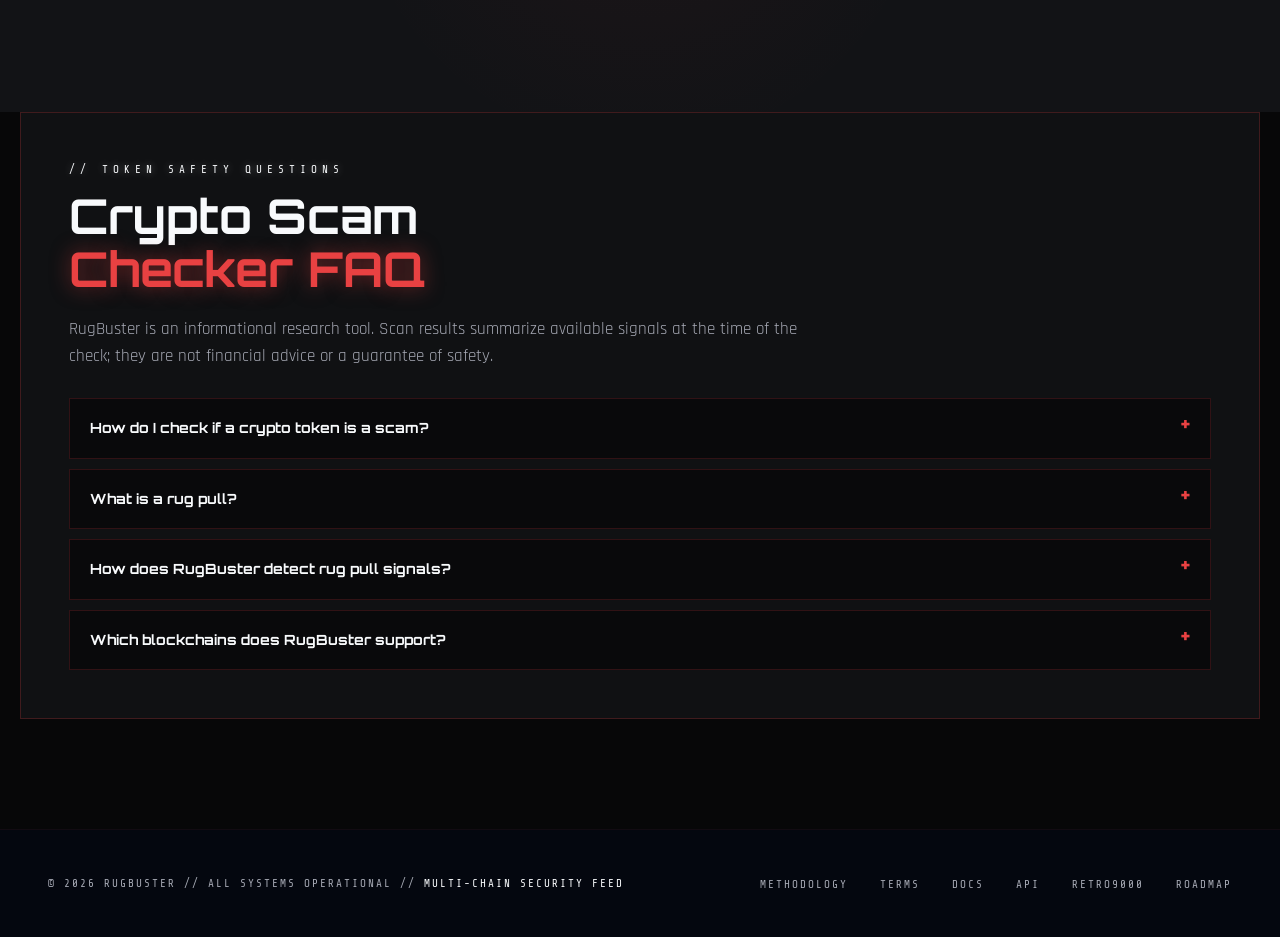
==== commit 2a3f6019: "One version number across the site: hero and engine labels read v1.04 from the footer script Co-Auth" ====
--- a/docs/index.html
+++ b/docs/index.html
@@ -1447,7 +1447,7 @@
     [BUST] INITIATED
   </div>
 
-  <div class="hero-eyebrow">// MULTI-CHAIN SECURITY TOOLING v2.5</div>
+  <div class="hero-eyebrow">// MULTI-CHAIN SECURITY TOOLING v<span data-rb-site-version>1.04</span></div>
 
   <h1 class="hero-title">
     <span class="line1">RUGBUSTER</span>
@@ -1697,7 +1697,7 @@
         <div><span class="t-prompt">RB&gt;</span> <span class="t-out">System ready. Awaiting target address...</span></div>
         <div><span class="t-out">// Select AVAX, BNB, BASE, SOL, or TRON before scanning</span></div>
         <div><span class="t-out">// AVAX scans run here; other chains route to their dedicated scanner pages</span></div>
-        <div><span class="t-pink">// ENGINE: RUGBUSTER MULTI-CHAIN v2.5 — ONLINE</span></div>
+        <div><span class="t-pink">// ENGINE: RUGBUSTER MULTI-CHAIN v<span data-rb-site-version>1.04</span> — ONLINE</span></div>
         <div>&nbsp;</div>
         <div><span class="t-prompt">RB&gt;</span> <span class="cursor"></span></div>
       </div>
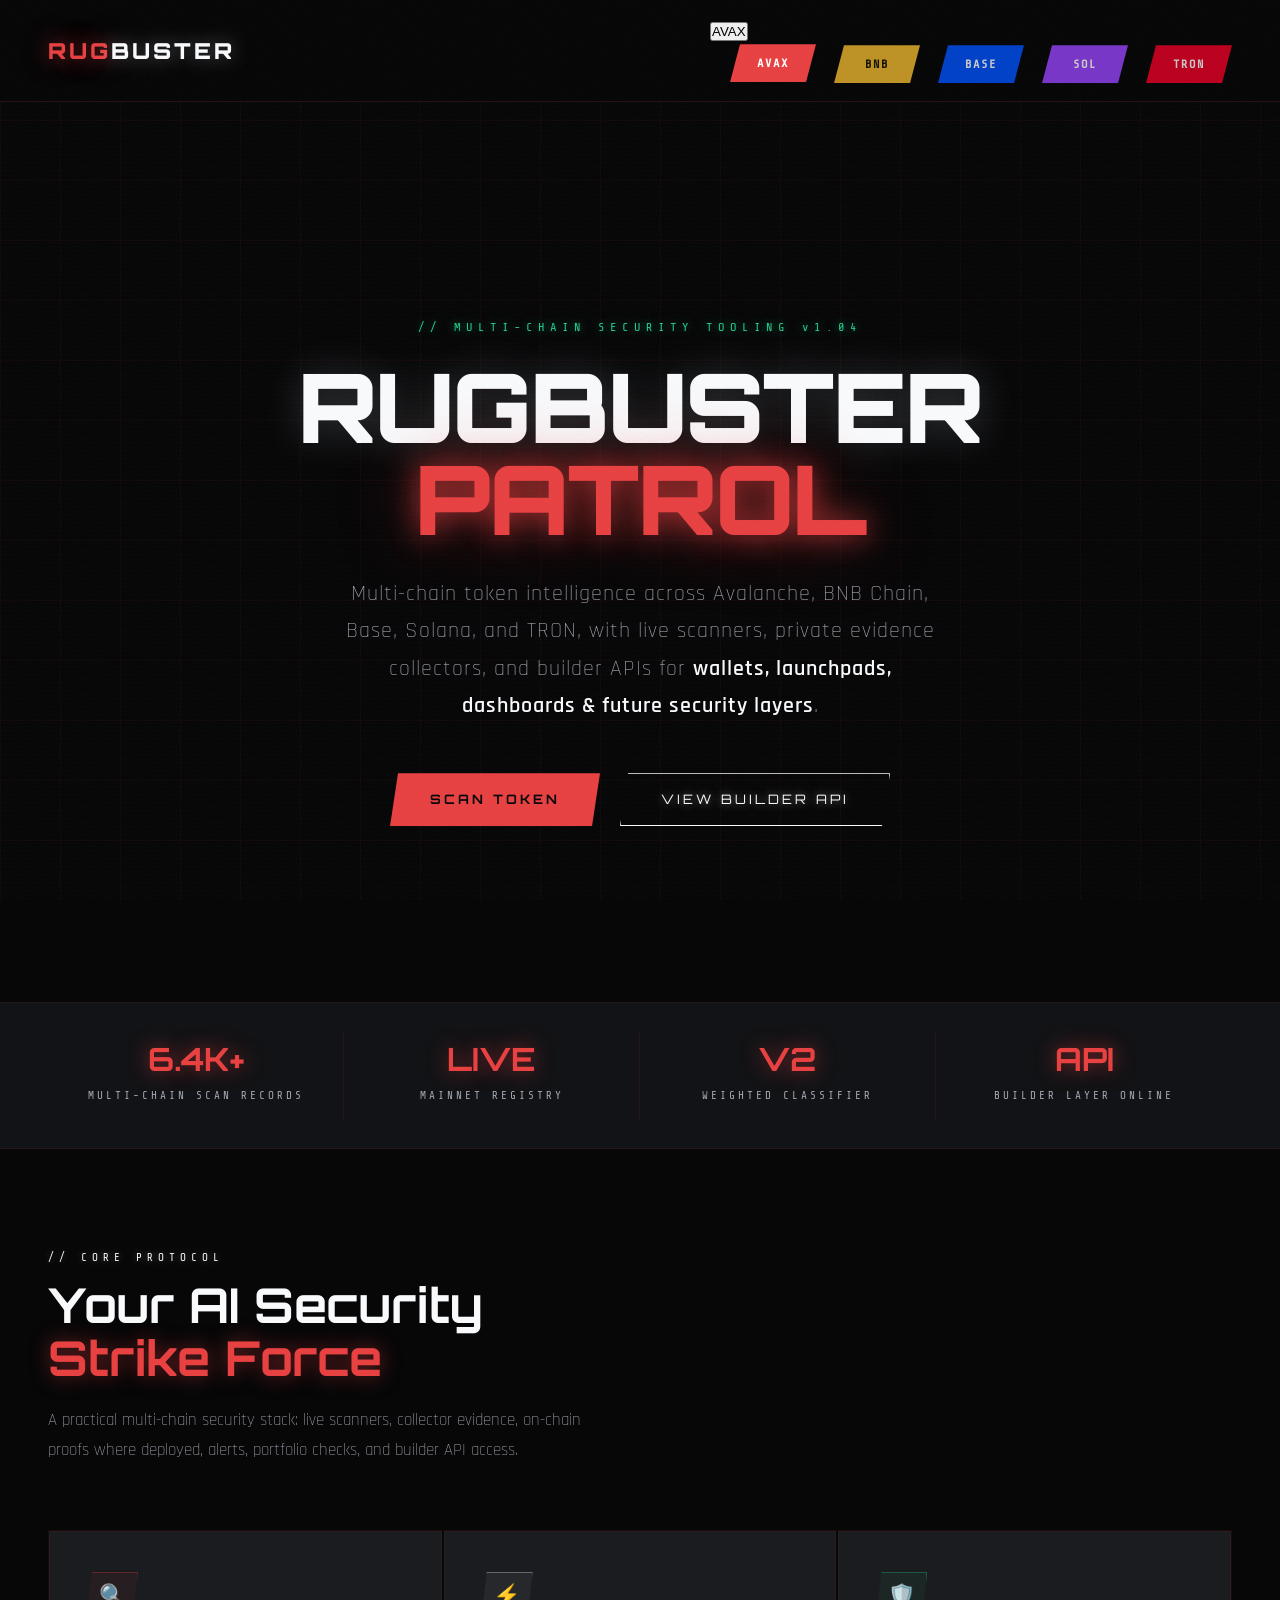
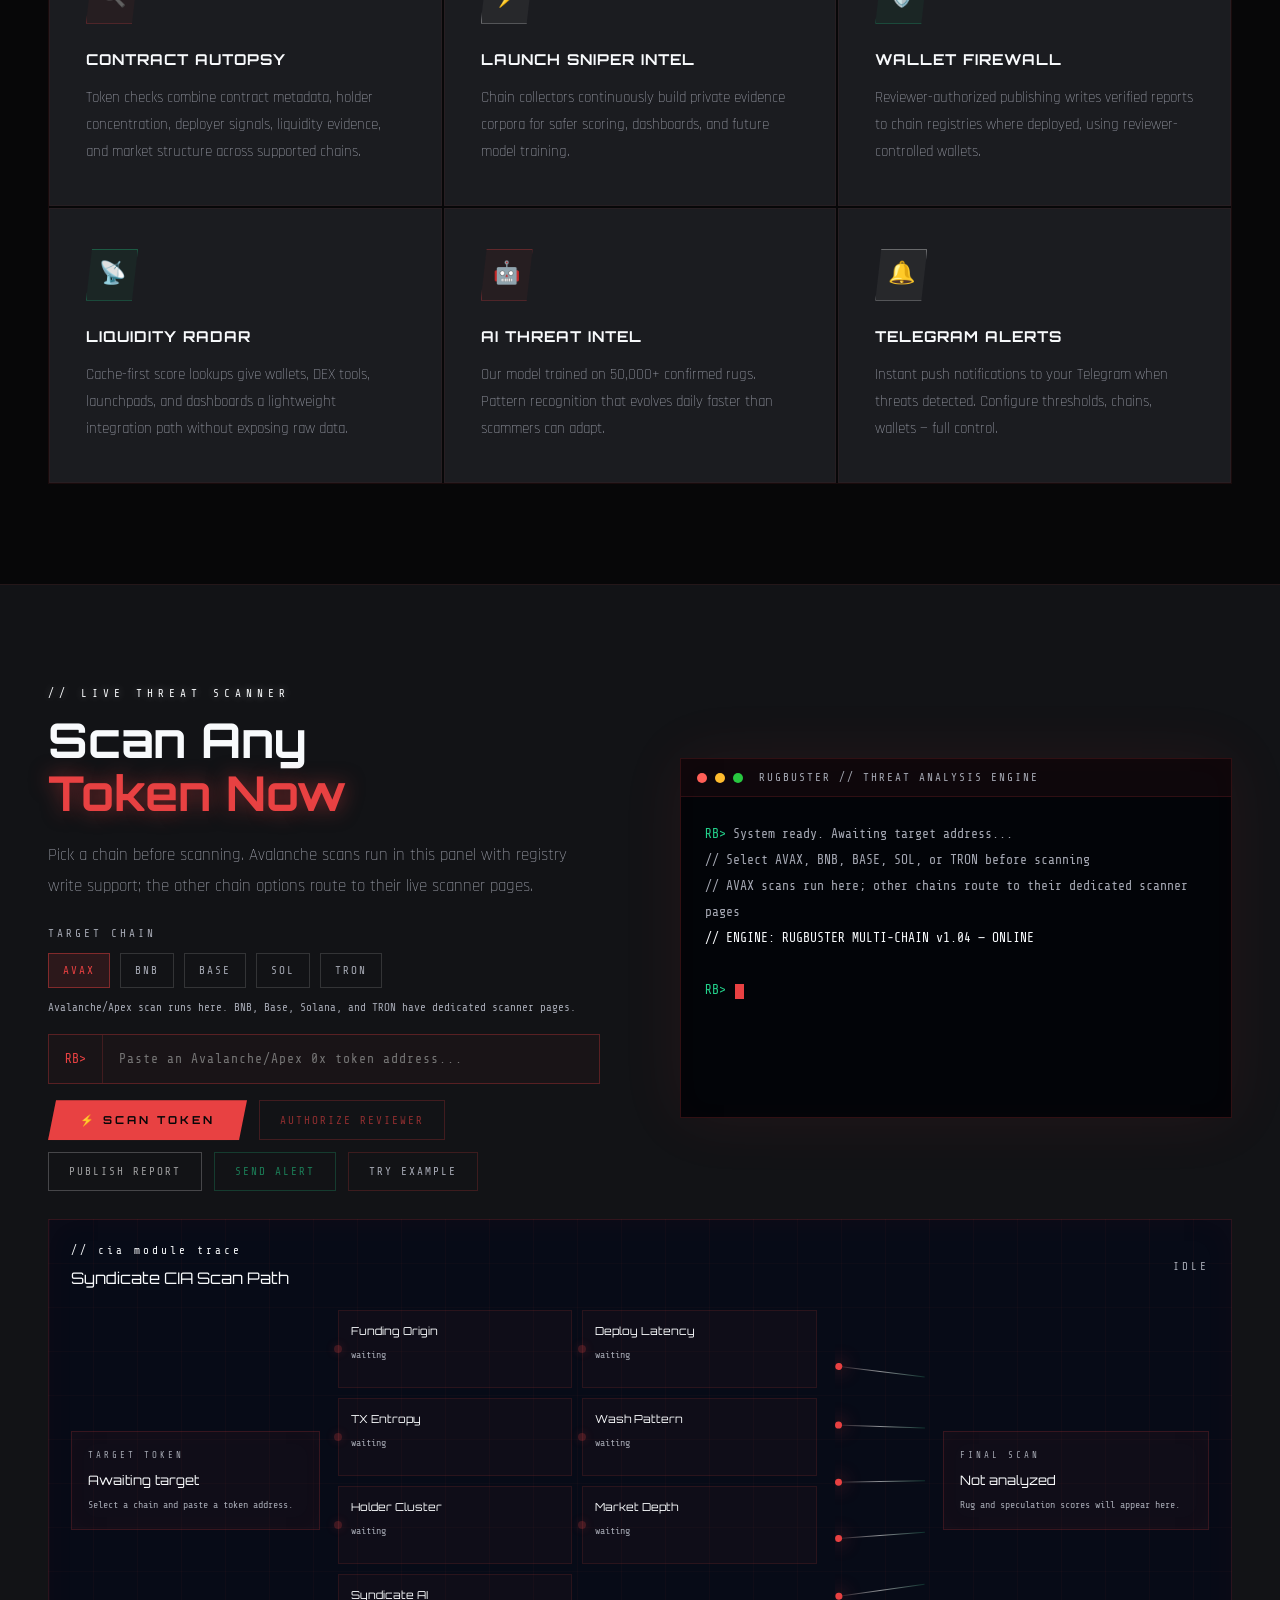
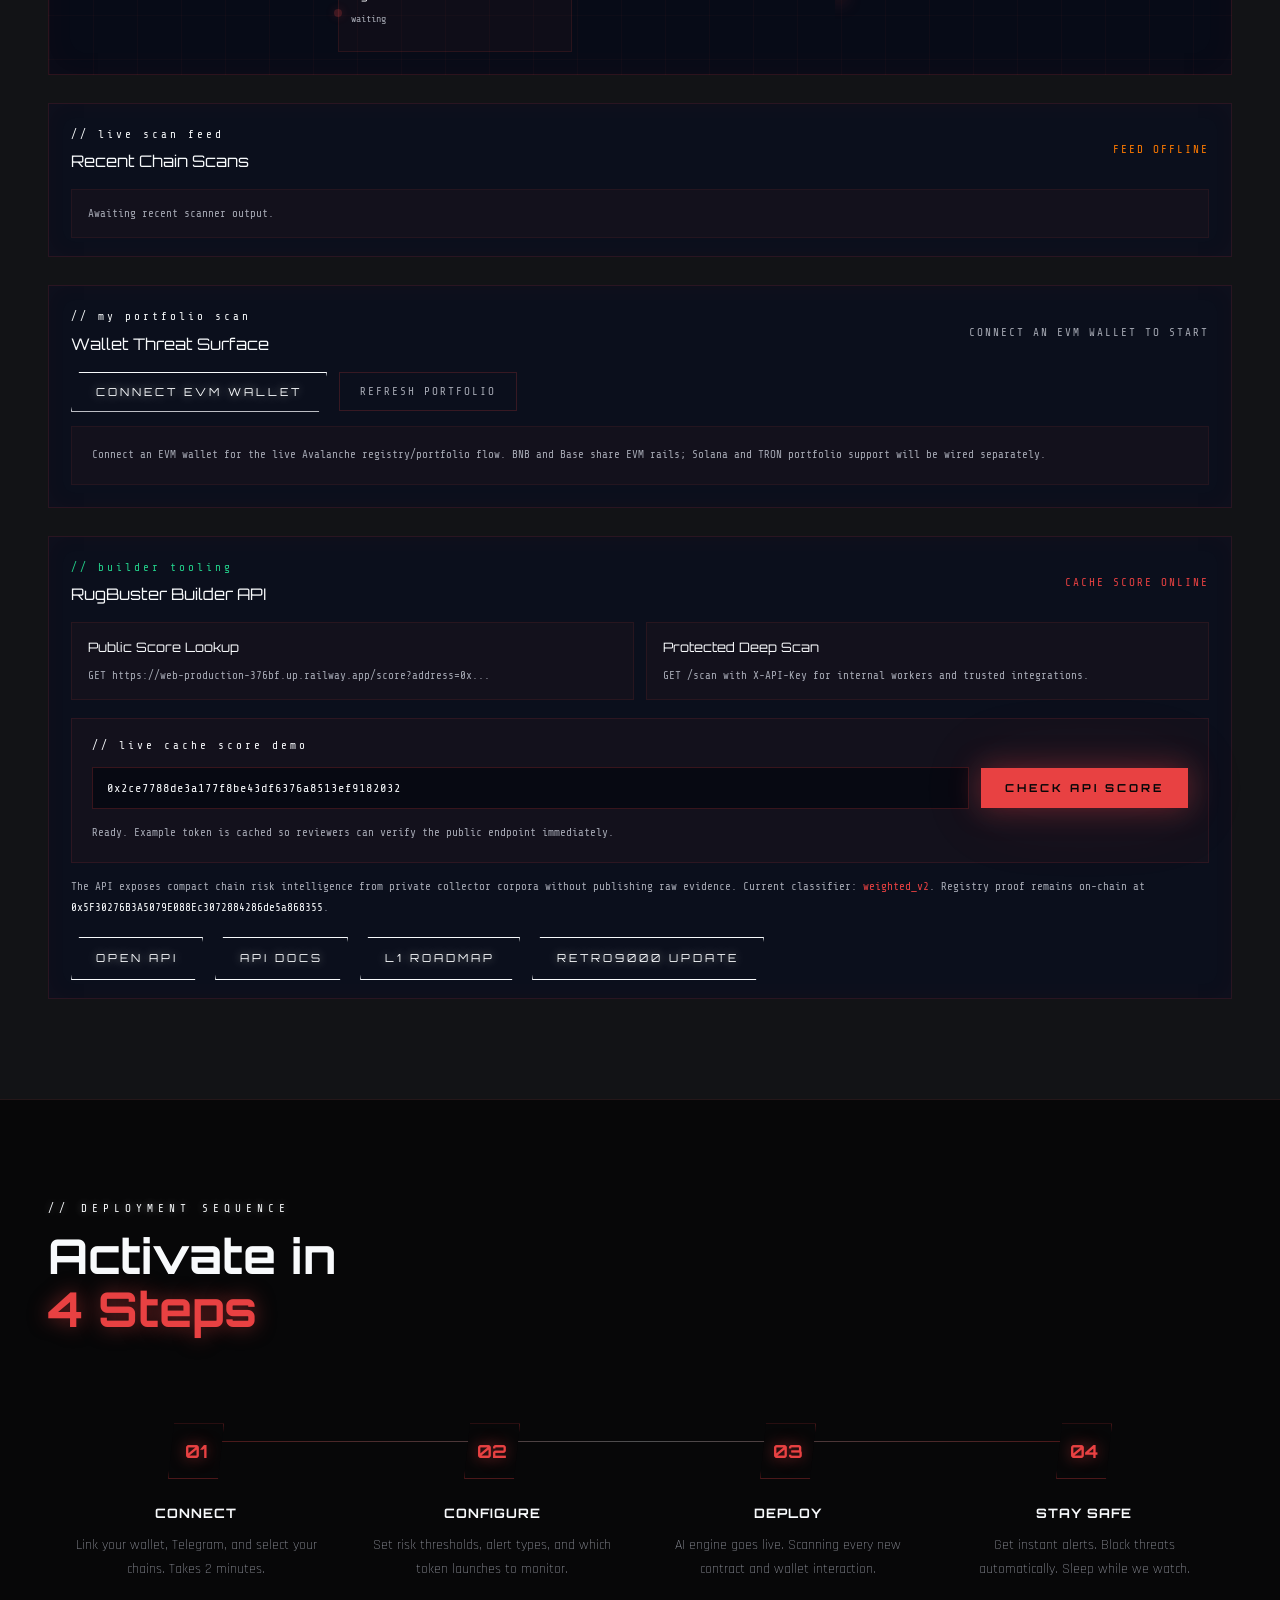
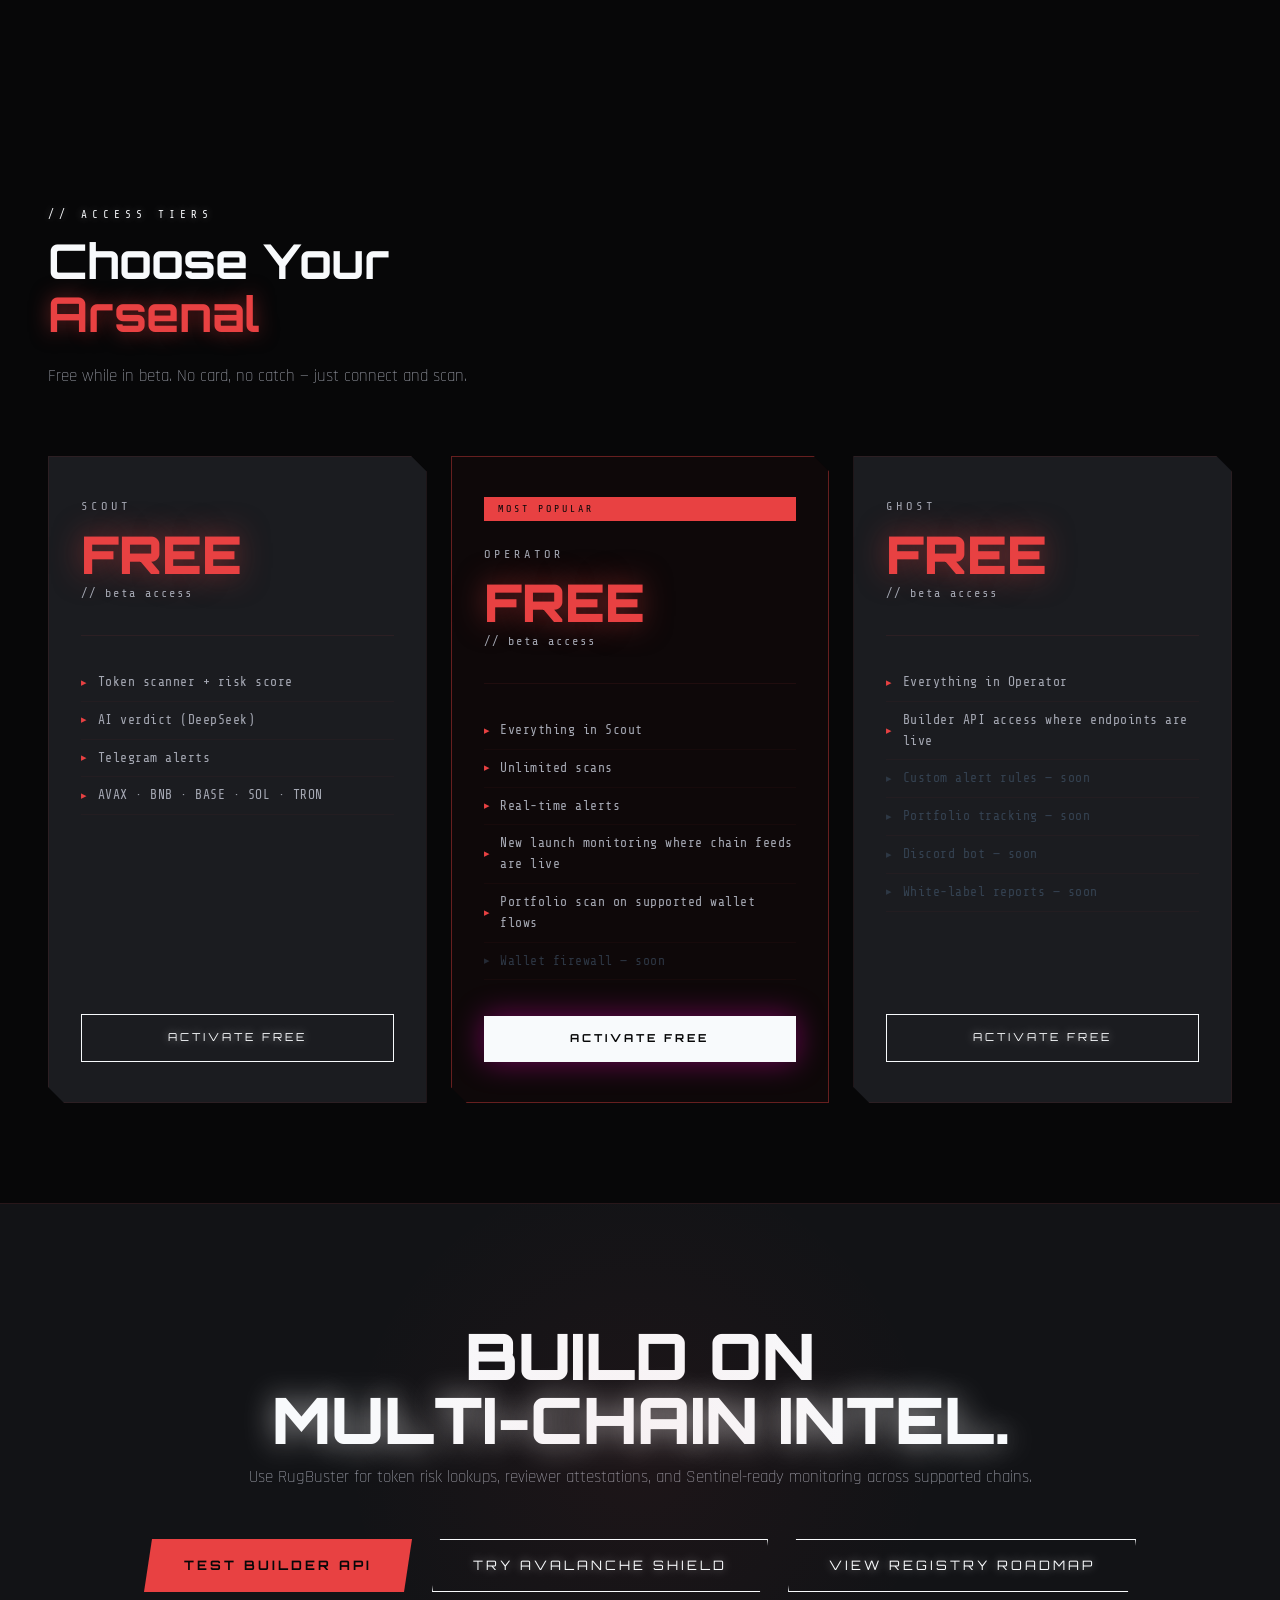
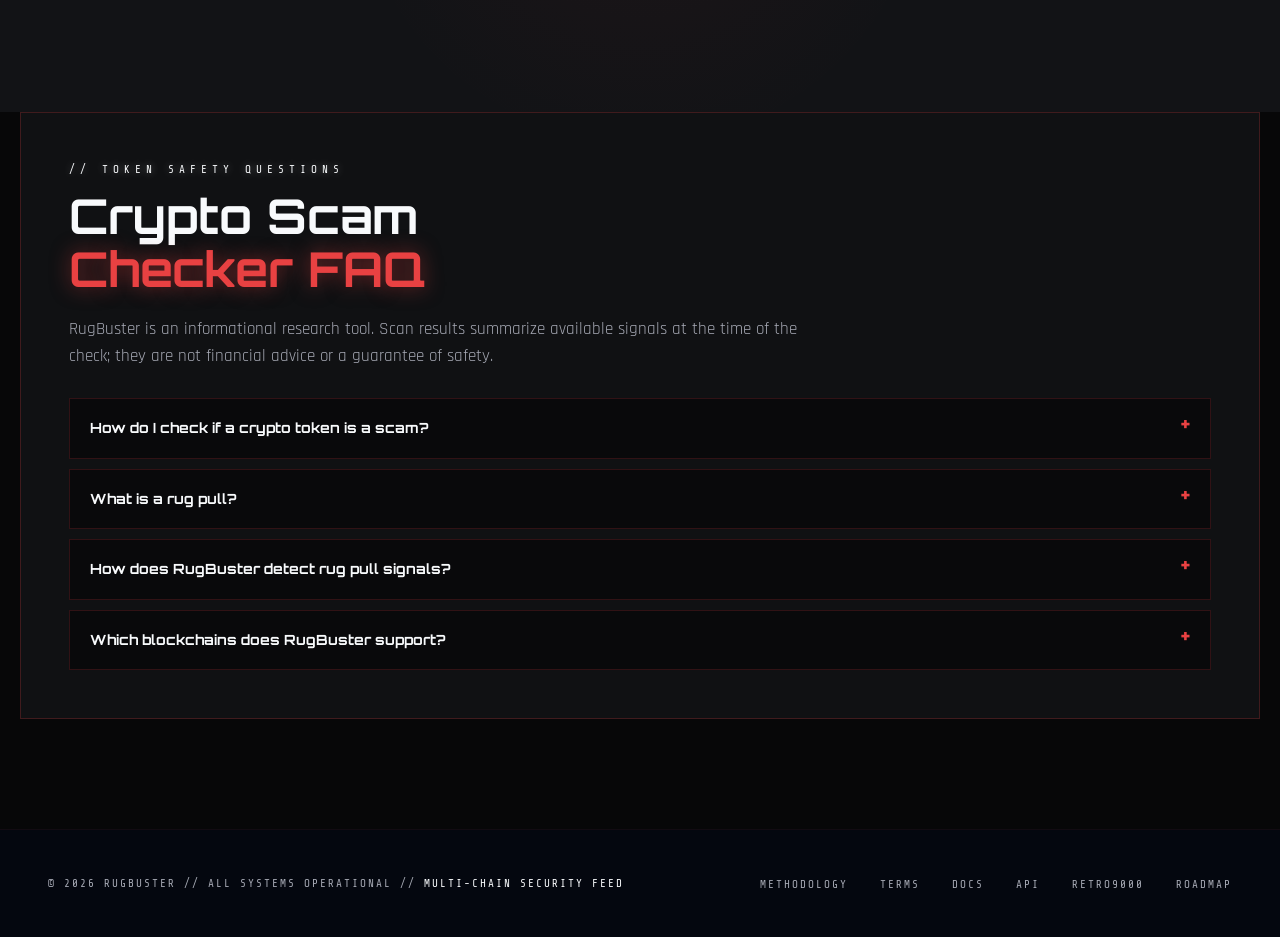
==== commit 44392d8b: "Beta finish: confirmed issuer identity, plain scan errors, incomplete evidence not green - assets/ru" ====
--- a/docs/index.html
+++ b/docs/index.html
@@ -2536,7 +2536,7 @@
       const res = await fetch(`${RUGBUSTER_BUILDER_API}/score?address=${encodeURIComponent(address)}`);
       const data = await res.json().catch(() => ({}));
       if (!res.ok) {
-        throw new Error(data.error || `HTTP ${res.status}`);
+        throw new Error(data.message || data.error || `HTTP ${res.status}`);
       }
 
       const label = String(data.label || 'UNKNOWN').toUpperCase();
@@ -2552,7 +2552,7 @@
         ${flags}
       `;
     } catch (err) {
-      result.innerHTML = `<span style="color:#ff3d3d;">ERROR</span> // ${err.message || 'Builder API unavailable'}`;
+      result.innerHTML = `<span style="color:#ff3d3d;">ERROR</span> // ${escapeHtml(window.RugBusterShared ? RugBusterShared.friendlyScanError(err) : (err.message || 'Builder API unavailable'))}`;
     }
   }
 
@@ -3276,7 +3276,7 @@
     const res = await fetch(`${RUGBUSTER_BUILDER_API}/score?address=${encodeURIComponent(address)}`);
     const data = await res.json().catch(() => ({}));
     if (!res.ok) {
-      throw new Error(data.error || `HTTP ${res.status} — RugBuster Builder API unavailable`);
+      throw new Error(data.message || data.error || `HTTP ${res.status} — RugBuster Builder API unavailable`);
     }
     return normalizeBuilderScoreReport(data);
   }
@@ -3574,6 +3574,8 @@
     if (report.rugStatus === 'HIGH' || report.speculationStatus === 'HIGH') return 'danger';
     if (report.rugStatus === 'ELEVATED' || report.speculationStatus === 'ELEVATED') return 'warn';
     if (blockingGapNote(report)) return 'warn';
+    // INCOMPLETE EVIDENCE was drawn in the clean green accent.
+    if (report.rugStatus === 'UNKNOWN' || report.speculationStatus === 'UNKNOWN') return 'warn';
     return 'complete';
   }
 
@@ -3618,7 +3620,8 @@
       renderFinalScanMetric('24H VOLUME', formatUsd(report.volume24h), 'var(--neon-pink)')
     ].join('');
     const gapNote = blockingGapNote(report);
-    document.getElementById('finalScanAi').textContent = (gapNote ? `${gapNote} ` : '') + (report.aiVerdict || 'Syndicate AI verdict unavailable; deterministic score remains active.');
+    const identityNote = window.RugBusterShared ? RugBusterShared.identityText('avax', address) : '';
+    document.getElementById('finalScanAi').textContent = (identityNote ? `${identityNote} ` : '') + (gapNote ? `${gapNote} ` : '') + (report.aiVerdict || 'Syndicate AI verdict unavailable; deterministic score remains active.');
     modal.style.display = 'flex';
   }
 
@@ -3688,7 +3691,7 @@
     try {
       apexData = await fetchApexScan(address);
     } catch (err) {
-      await termLineDelay(`<span class="t-danger">✗ SCAN FAILED: ${err.message}</span>`, 400);
+      await termLineDelay(`<span class="t-danger">✗ SCAN FAILED: ${escapeHtml(window.RugBusterShared ? RugBusterShared.friendlyScanError(err) : err.message)}</span>`, 400);
       await termLineDelay(`<span class="t-out">// AVAX is selected. Ensure this is an Avalanche/Apex token with live liquidity.</span>`, 200);
       termLine(`<span class="t-prompt">RB&gt;</span> <span class="cursor"></span>`);
       setCiaStatus('SCAN FAILED', 'danger');
@@ -3716,6 +3719,9 @@
 
       await termLineDelay(`<span class="t-cyan">✓ Network:</span>  <span class="t-cmd">APEX / AVALANCHE</span>`, 200);
       await termLineDelay(`<span class="t-cyan">✓ Token:</span>    <span class="t-cmd">${apexData.tokenName}</span>`, 220);
+      if (window.RugBusterShared && RugBusterShared.identityText('avax', address)) {
+        await termLineDelay(`<span class="t-cyan">✓ Identity:</span> <span class="t-cmd">${escapeHtml(RugBusterShared.identityText('avax', address))}</span>`, 160);
+      }
       await termLineDelay(`<span class="t-cyan">✓ Address:</span>  <span class="t-out">${short}</span>`, 180);
       await termLineDelay(`<span class="t-cyan">✓ Primary DEX:</span> <span class="t-cmd">${apexData.dexId}</span>`, 180);
       await termLineDelay(`<span class="t-cyan">✓ Pair:</span>     <span class="t-out">${apexData.pairLabel}</span>`, 180);
@@ -4058,6 +4064,7 @@
 })();
 
 </script>
+<script src="/assets/rugbuster-shared.js"></script>
 <script src="/assets/rugbuster-legal-footer.js"></script>
 </body>
 </html>
